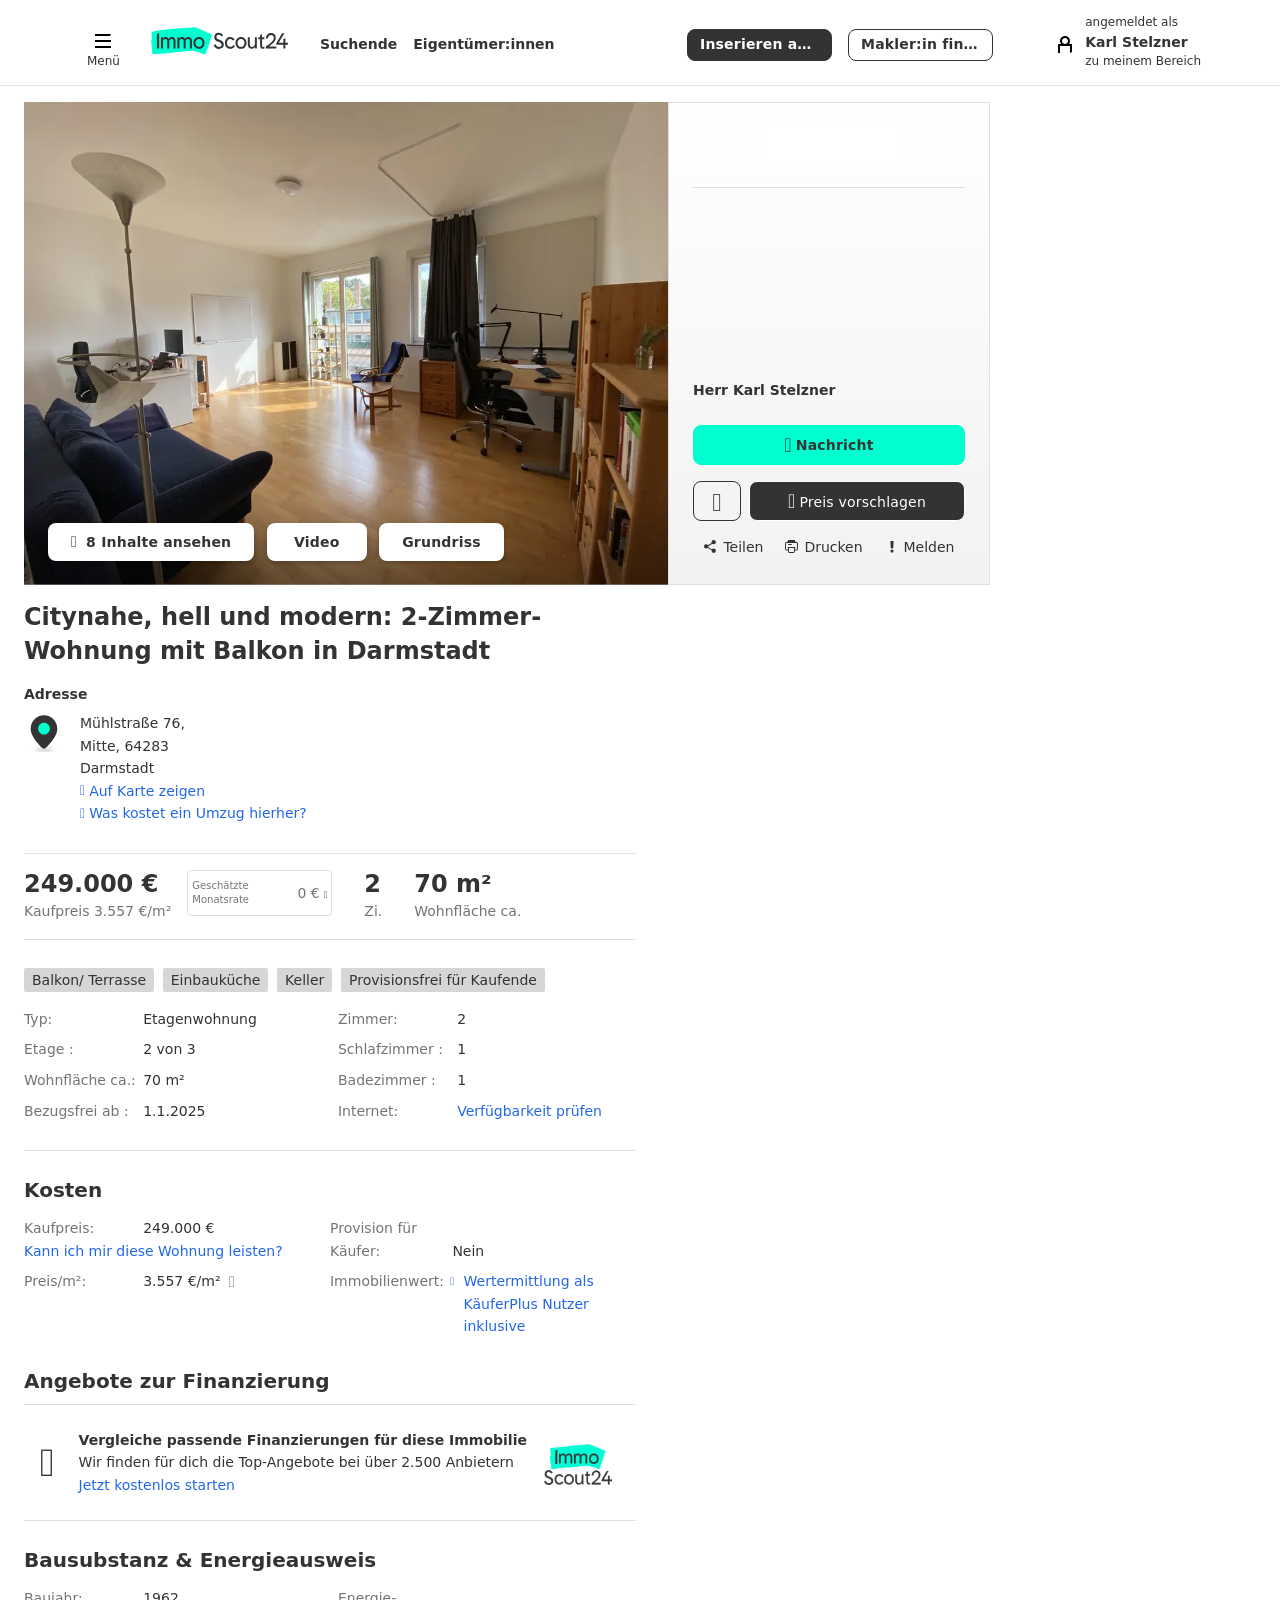
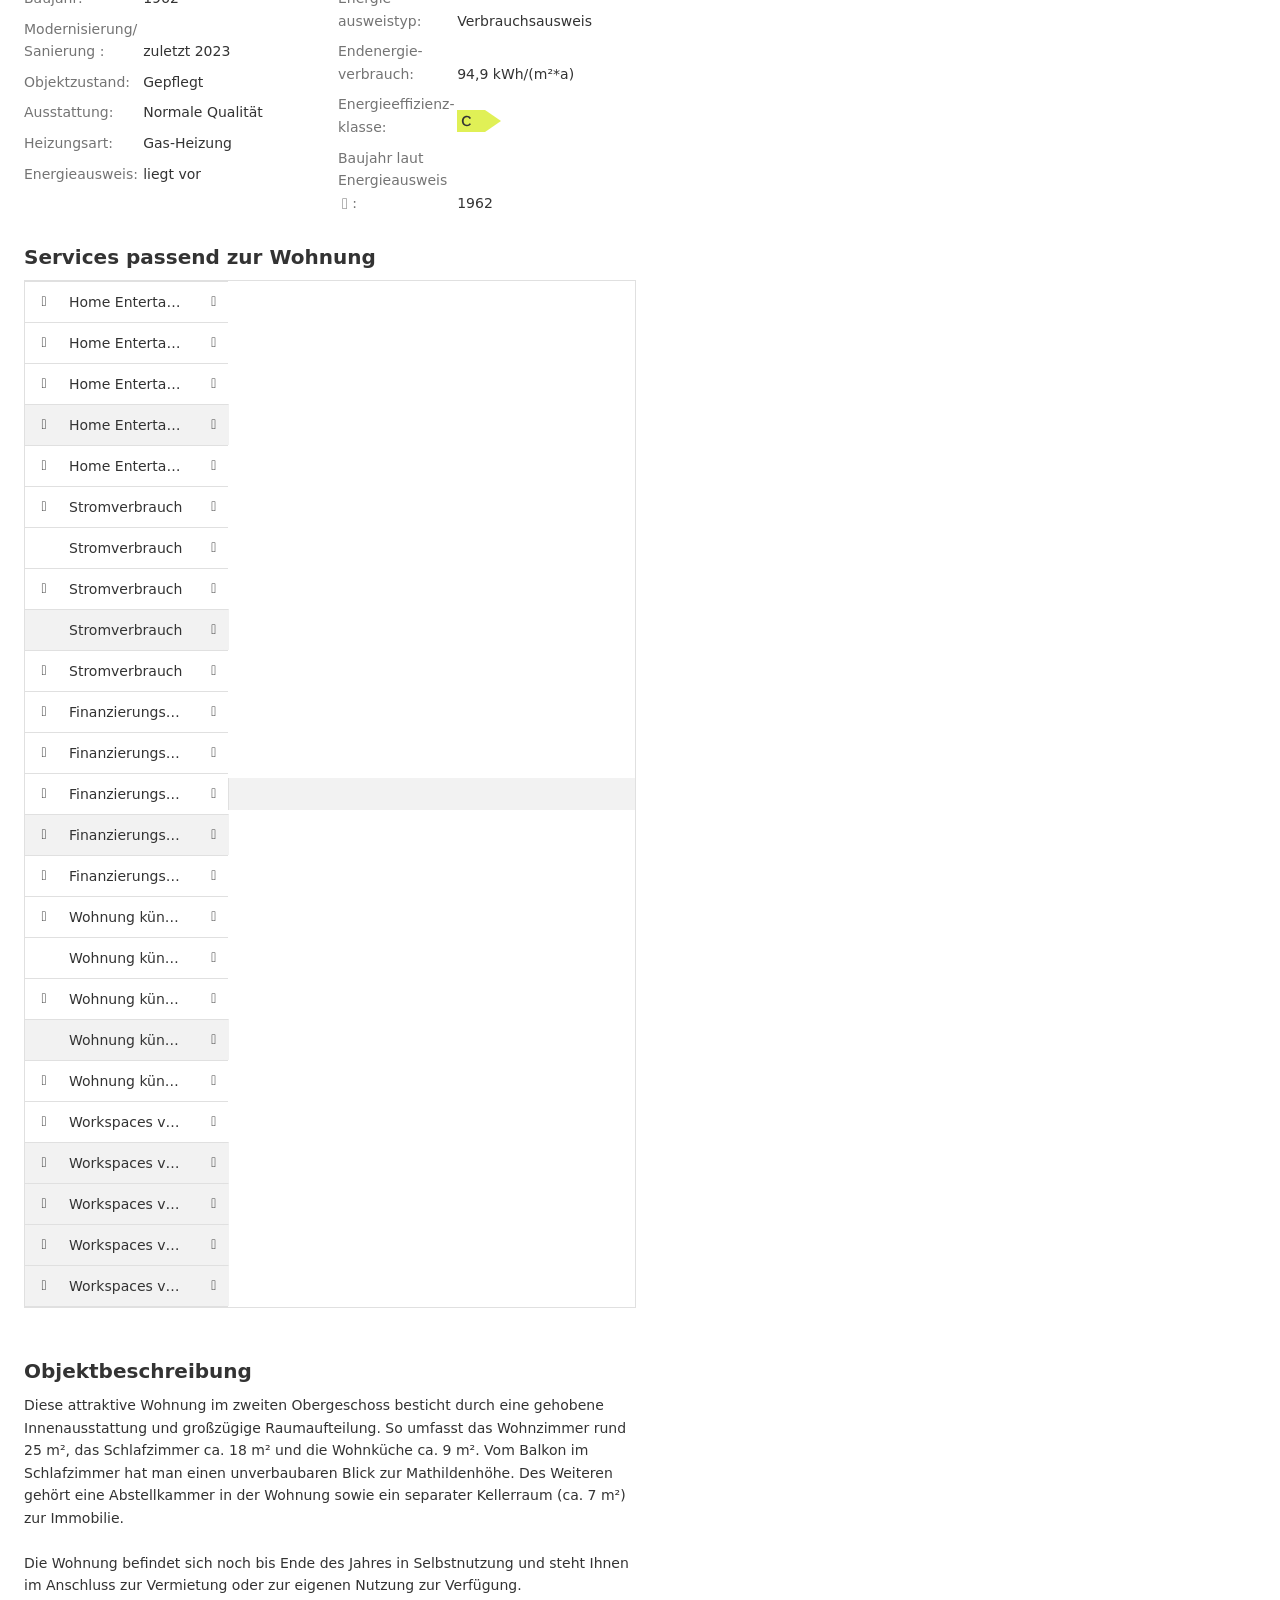
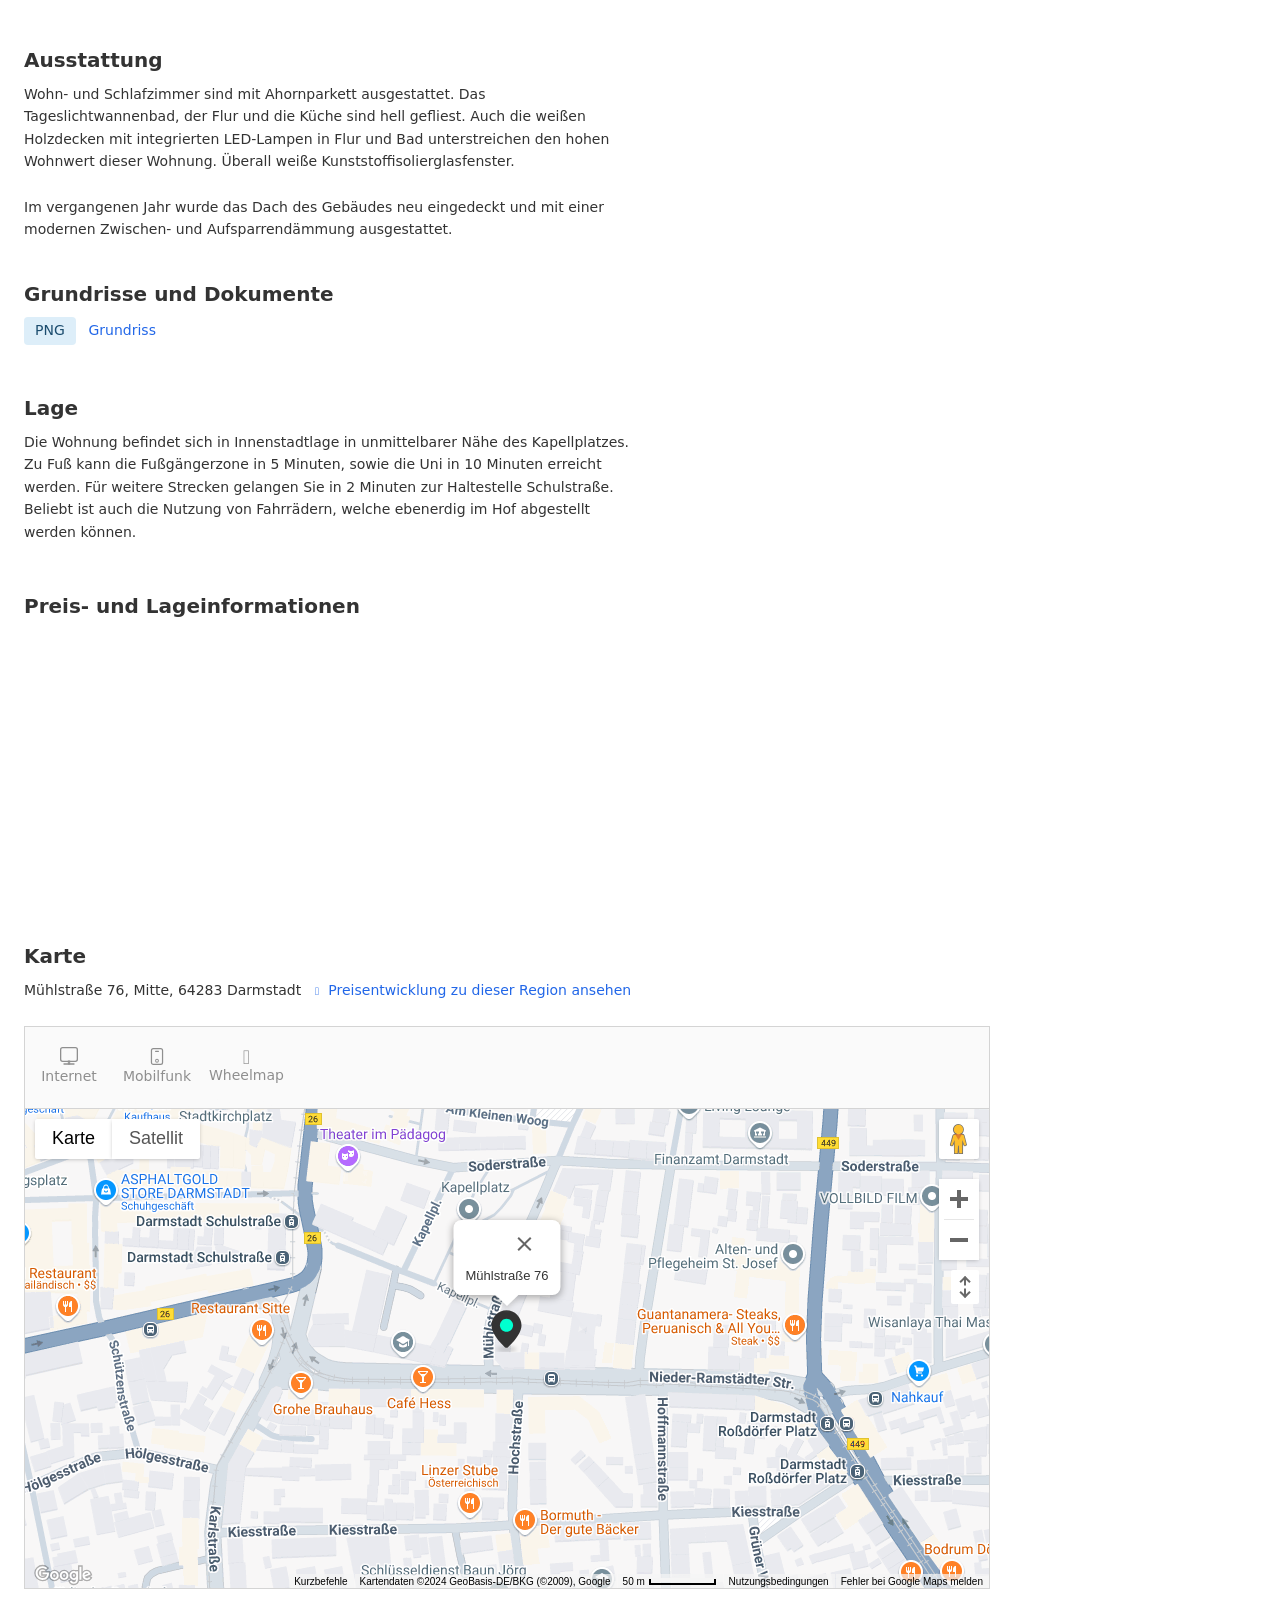
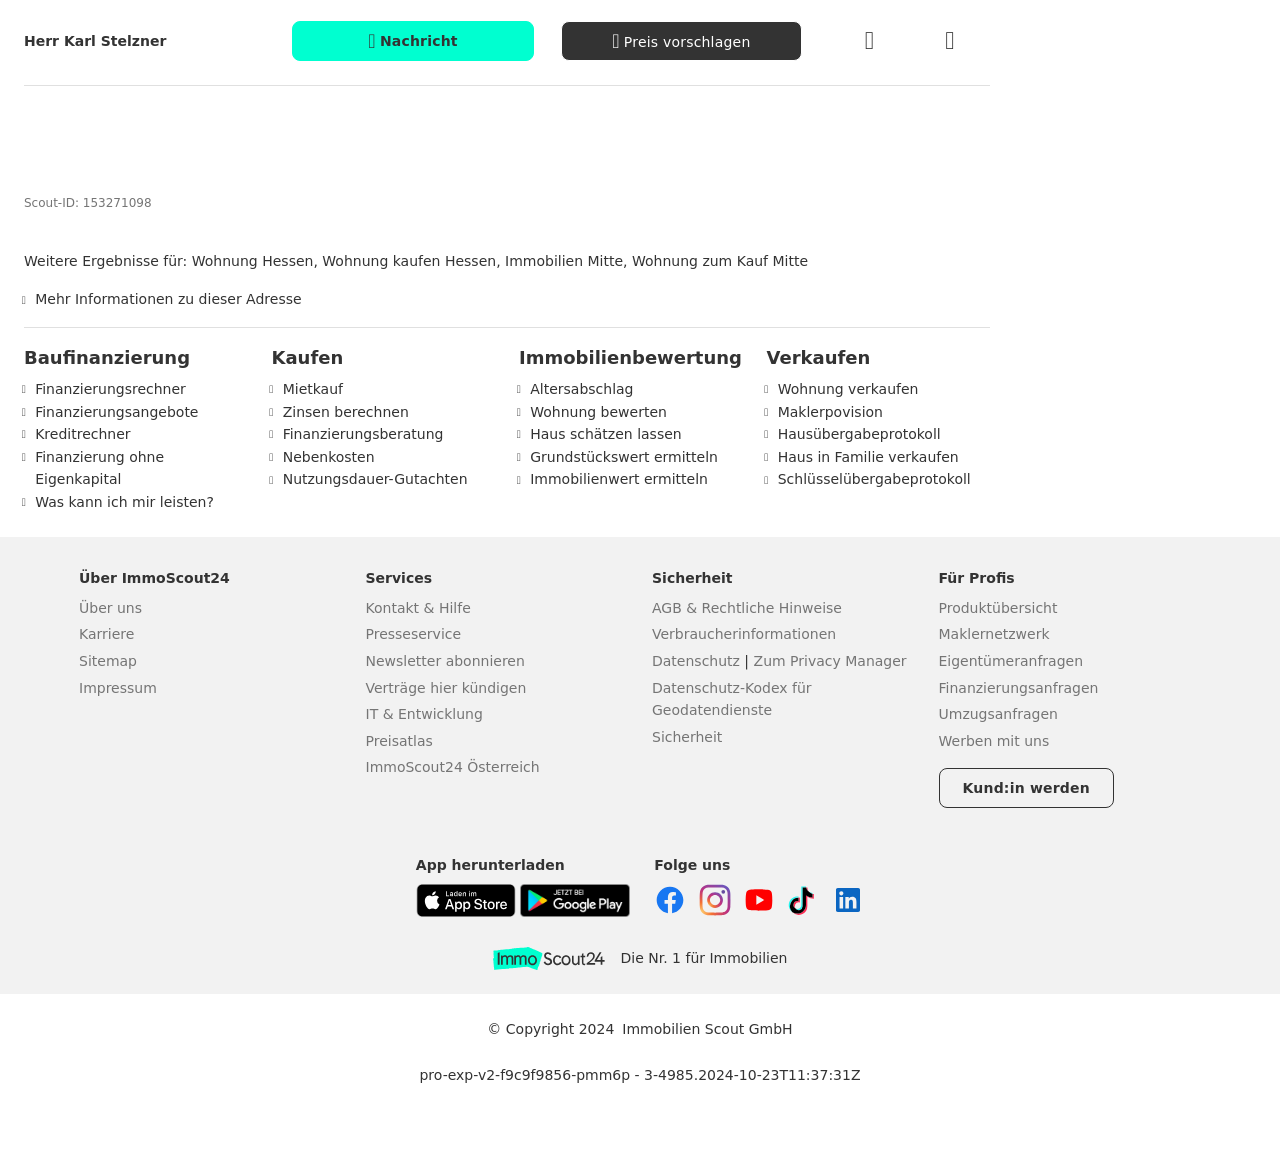
==== inserat/inserat-vorschau-Dateien/preview.htm @ 01bd8e2b "Inserat" ====
<!DOCTYPE html>
<html lang="de"><head><style>.gm-ui-hover-effect{opacity:.6}.gm-ui-hover-effect:hover{opacity:1}.gm-ui-hover-effect>span{background-color:#000}@media (forced-colors:active),(prefers-contrast:more){.gm-ui-hover-effect>span{background-color:ButtonText}}sentinel{}
</style><style>.gm-style .transit-container{background-color:white;max-width:265px;overflow-x:hidden}.gm-style .transit-container .transit-title span{font-size:14px;font-weight:500}.gm-style .transit-container .gm-title{font-size:14px;font-weight:500;overflow:hidden}.gm-style .transit-container .gm-full-width{width:180px}.gm-style .transit-container .transit-title{padding-bottom:6px}.gm-style .transit-container .transit-wheelchair-icon{background:transparent url(https://maps.gstatic.com/mapfiles/api-3/images/mapcnt6.png);-webkit-background-size:59px 492px;background-size:59px 492px;display:inline-block;background-position:-5px -450px;width:13px;height:13px}@media (-webkit-min-device-pixel-ratio:1.2),(-webkit-min-device-pixel-ratio:1.2083333333333333),(min-resolution:1.2dppx),(min-resolution:116dpi){.gm-style .transit-container .transit-wheelchair-icon{background-image:url(https://maps.gstatic.com/mapfiles/api-3/images/mapcnt6_hdpi.png);-webkit-background-size:59px 492px;background-size:59px 492px;display:inline-block;background-position:-5px -449px;width:13px;height:13px}.gm-style.gm-china .transit-container .transit-wheelchair-icon{background-image:url(http://maps.gstatic.cn/mapfiles/api-3/images/mapcnt6_hdpi.png)}}.gm-style .transit-container div{background-color:white;font-size:11px;font-weight:300;line-height:15px}.gm-style .transit-container .transit-line-group{overflow:hidden;margin-right:-6px}.gm-style .transit-container .transit-line-group-separator{border-top:1px solid #e6e6e6;padding-top:5px}.gm-style .transit-container .transit-nlines-more-msg{color:#999;margin-top:-3px;padding-bottom:6px}.gm-style .transit-container .transit-line-group-vehicle-icons{display:inline-block;padding-right:10px;vertical-align:top;margin-top:1px}.gm-style .transit-container .transit-line-group-content{display:inline-block;min-width:100px;max-width:228px;margin-bottom:-3px}.gm-style .transit-container .transit-clear-lines{clear:both}.gm-style .transit-container .transit-div-line-name{float:left;padding:0 6px 6px 0;white-space:nowrap}.gm-style .transit-container .transit-div-line-name .gm-transit-long{width:107px}.gm-style .transit-container .transit-div-line-name .gm-transit-medium{width:50px}.gm-style .transit-container .transit-div-line-name .gm-transit-short{width:37px}.gm-style .transit-div-line-name .renderable-component-icon{float:left;margin-right:2px}.gm-style .transit-div-line-name .renderable-component-color-box{background-image:url(https://maps.gstatic.com/mapfiles/transparent.png);height:10px;width:4px;float:left;margin-top:3px;margin-right:3px;margin-left:1px}.gm-style.gm-china .transit-div-line-name .renderable-component-color-box{background-image:url(http://maps.gstatic.cn/mapfiles/transparent.png)}.gm-style .transit-div-line-name .renderable-component-text,.gm-style .transit-div-line-name .renderable-component-text-box{text-align:left;overflow:hidden;text-overflow:ellipsis;display:block}.gm-style .transit-div-line-name .renderable-component-text-box{font-size:8pt;font-weight:400;text-align:center;padding:1px 2px}.gm-style .transit-div-line-name .renderable-component-text-box-white{border:solid 1px #ccc;background-color:white;padding:0 2px}.gm-style .transit-div-line-name .renderable-component-bold{font-weight:400}sentinel{}
</style><style>.poi-info-window div,.poi-info-window a{color:#333;font-family:Roboto,Arial;font-size:13px;background-color:white;-moz-user-select:text;-webkit-user-select:text;-ms-user-select:text;user-select:text}.poi-info-window{cursor:default}.poi-info-window a:link{text-decoration:none;color:#1a73e8}.poi-info-window .view-link,.poi-info-window a:visited{color:#1a73e8}.poi-info-window .view-link:hover,.poi-info-window a:hover{cursor:pointer;text-decoration:underline}.poi-info-window .full-width{width:180px}.poi-info-window .title{overflow:hidden;font-weight:500;font-size:14px}.poi-info-window .address{margin-top:2px;color:#555}sentinel{}
</style><style>.gm-style .gm-style-iw{font-weight:300;font-size:13px;overflow:hidden}.gm-style .gm-style-iw-a{position:absolute;width:9999px;height:0}.gm-style .gm-style-iw-t{position:absolute;width:100%}.gm-style .gm-style-iw-tc{-webkit-filter:drop-shadow(0 4px 2px rgba(178,178,178,.4));filter:drop-shadow(0 4px 2px rgba(178,178,178,.4));height:12px;left:0;position:absolute;top:0;-webkit-transform:translateX(-50%);-ms-transform:translateX(-50%);transform:translateX(-50%);width:25px}.gm-style .gm-style-iw-tc::after{background:#fff;-webkit-clip-path:polygon(0 0,50% 100%,100% 0);clip-path:polygon(0 0,50% 100%,100% 0);content:"";height:12px;left:0;position:absolute;top:-1px;width:25px}.gm-style .gm-style-iw-c{position:absolute;-webkit-box-sizing:border-box;box-sizing:border-box;overflow:hidden;top:0;left:0;-webkit-transform:translate3d(-50%,-100%,0);transform:translate3d(-50%,-100%,0);background-color:white;border-radius:8px;padding:12px;-webkit-box-shadow:0 2px 7px 1px rgba(0,0,0,.3);box-shadow:0 2px 7px 1px rgba(0,0,0,.3);display:-webkit-box;display:-webkit-flex;display:flex;-webkit-box-orient:vertical;-webkit-box-direction:normal;-webkit-flex-direction:column;flex-direction:column}.gm-style .gm-style-iw-d{-webkit-box-sizing:border-box;box-sizing:border-box;overflow:auto}.gm-style .gm-style-iw-d::-webkit-scrollbar{width:18px;height:12px;-webkit-appearance:none}.gm-style .gm-style-iw-d::-webkit-scrollbar-track,.gm-style .gm-style-iw-d::-webkit-scrollbar-track-piece{background:#fff}.gm-style .gm-style-iw-c .gm-style-iw-d::-webkit-scrollbar-thumb{background-color:rgba(0,0,0,.12);border:6px solid transparent;border-radius:9px;background-clip:content-box}.gm-style .gm-style-iw-c .gm-style-iw-d::-webkit-scrollbar-thumb:horizontal{border:3px solid transparent}.gm-style .gm-style-iw-c .gm-style-iw-d::-webkit-scrollbar-thumb:hover{background-color:rgba(0,0,0,.3)}.gm-style .gm-style-iw-c .gm-style-iw-d::-webkit-scrollbar-corner{background:transparent}.gm-style .gm-iw{color:#2c2c2c}.gm-style .gm-iw b{font-weight:400}.gm-style .gm-iw a:link,.gm-style .gm-iw a:visited{color:#4272db;text-decoration:none}.gm-style .gm-iw a:hover{color:#4272db;text-decoration:underline}.gm-style .gm-iw .gm-title{font-weight:400;margin-bottom:1px}.gm-style .gm-iw .gm-basicinfo{line-height:18px;padding-bottom:12px}.gm-style .gm-iw .gm-website{padding-top:6px}.gm-style .gm-iw .gm-photos{padding-bottom:8px;-ms-user-select:none;-moz-user-select:none;-webkit-user-select:none}.gm-style .gm-iw .gm-sv,.gm-style .gm-iw .gm-ph{cursor:pointer;height:50px;width:100px;position:relative;overflow:hidden}.gm-style .gm-iw .gm-sv{padding-right:4px}.gm-style .gm-iw .gm-wsv{cursor:pointer;position:relative;overflow:hidden}.gm-style .gm-iw .gm-sv-label,.gm-style .gm-iw .gm-ph-label{cursor:pointer;position:absolute;bottom:6px;color:#fff;font-weight:400;text-shadow:rgba(0,0,0,.7) 0 1px 4px;font-size:12px}.gm-style .gm-iw .gm-stars-b,.gm-style .gm-iw .gm-stars-f{height:13px;font-size:0}.gm-style .gm-iw .gm-stars-b{position:relative;background-position:0 0;width:65px;top:3px;margin:0 5px}.gm-style .gm-iw .gm-rev{line-height:20px;-ms-user-select:none;-moz-user-select:none;-webkit-user-select:none}.gm-style .gm-iw .gm-numeric-rev{font-size:16px;color:#dd4b39;font-weight:400}.gm-style .gm-iw.gm-transit{margin-left:15px}.gm-style .gm-iw.gm-transit td{vertical-align:top}.gm-style .gm-iw.gm-transit .gm-time{white-space:nowrap;color:#676767;font-weight:bold}.gm-style .gm-iw.gm-transit img{width:15px;height:15px;margin:1px 5px 0 -20px;float:left}.gm-style-iw-chr{display:-webkit-box;display:-webkit-flex;display:flex;overflow:visible}.gm-style-iw-ch{-webkit-box-flex:1;-webkit-flex-grow:1;flex-grow:1;-webkit-flex-shrink:1;flex-shrink:1;padding-top:17px;overflow:hidden}sentinel{}
</style><style>.gm-iw {text-align:left;}.gm-iw .gm-numeric-rev {float:left;}.gm-iw .gm-photos,.gm-iw .gm-rev {direction:ltr;}.gm-iw .gm-stars-f, .gm-iw .gm-stars-b {background:url("https://maps.gstatic.com/mapfiles/api-3/images/review_stars.png") no-repeat;background-size: 65px 26px;float:left;}.gm-iw .gm-stars-f {background-position:left -13px;}.gm-iw .gm-sv-label,.gm-iw .gm-ph-label {left: 4px;}</style><style>.gm-style .gm-style-mtc label,.gm-style .gm-style-mtc div{font-weight:400}.gm-style .gm-style-mtc ul,.gm-style .gm-style-mtc li{-webkit-box-sizing:border-box;box-sizing:border-box}.gm-style-mtc-bbw{display:-webkit-box;display:-webkit-flex;display:flex;-webkit-flex-wrap:wrap;flex-wrap:wrap}.gm-style-mtc-bbw .gm-style-mtc:first-of-type>button{border-start-start-radius:2px;border-end-start-radius:2px}.gm-style-mtc-bbw .gm-style-mtc:last-of-type>button{border-start-end-radius:2px;border-end-end-radius:2px}sentinel{}
</style><style>.LGLeeN-keyboard-shortcuts-view{display:-webkit-box;display:-webkit-flex;display:-moz-box;display:-ms-flexbox;display:flex}.LGLeeN-keyboard-shortcuts-view table,.LGLeeN-keyboard-shortcuts-view tbody,.LGLeeN-keyboard-shortcuts-view td,.LGLeeN-keyboard-shortcuts-view tr{background:inherit;border:none;margin:0;padding:0}.LGLeeN-keyboard-shortcuts-view table{display:table}.LGLeeN-keyboard-shortcuts-view tr{display:table-row}.LGLeeN-keyboard-shortcuts-view td{-moz-box-sizing:border-box;box-sizing:border-box;display:table-cell;color:#000;padding:6px;vertical-align:middle;white-space:nowrap}.LGLeeN-keyboard-shortcuts-view td:first-child{text-align:end}.LGLeeN-keyboard-shortcuts-view td kbd{background-color:#e8eaed;border-radius:2px;border:none;-moz-box-sizing:border-box;box-sizing:border-box;color:inherit;display:inline-block;font-family:Google Sans Text,Roboto,Arial,sans-serif;line-height:16px;margin:0 2px;min-height:20px;min-width:20px;padding:2px 4px;position:relative;text-align:center}
</style><style>.gm-control-active>img{-webkit-box-sizing:content-box;box-sizing:content-box;display:none;left:50%;pointer-events:none;position:absolute;top:50%;-webkit-transform:translate(-50%,-50%);-ms-transform:translate(-50%,-50%);transform:translate(-50%,-50%)}.gm-control-active>img:nth-child(1){display:block}.gm-control-active:focus>img:nth-child(1),.gm-control-active:hover>img:nth-child(1),.gm-control-active:active>img:nth-child(1),.gm-control-active:disabled>img:nth-child(1){display:none}.gm-control-active:focus>img:nth-child(2),.gm-control-active:hover>img:nth-child(2){display:block}.gm-control-active:active>img:nth-child(3){display:block}.gm-control-active:disabled>img:nth-child(4){display:block}sentinel{}
</style><link type="text/css" rel="stylesheet" href="preview_data/css_002.css"><link type="text/css" rel="stylesheet" href="preview_data/css.css"><style>.gm-style .gm-style-cc a,.gm-style .gm-style-cc button,.gm-style .gm-style-cc span,.gm-style .gm-style-mtc div{font-size:10px;-webkit-box-sizing:border-box;box-sizing:border-box}.gm-style .gm-style-cc a,.gm-style .gm-style-cc button,.gm-style .gm-style-cc span{outline-offset:3px}sentinel{}
</style><style>@media print {  .gm-style .gmnoprint, .gmnoprint {    display:none  }}@media screen {  .gm-style .gmnoscreen, .gmnoscreen {    display:none  }}</style><style>.gm-style-moc{background-color:rgba(0,0,0,.45);pointer-events:none;text-align:center;-webkit-transition:opacity ease-in-out;transition:opacity ease-in-out}.gm-style-mot{color:white;font-family:Roboto,Arial,sans-serif;font-size:22px;margin:0;position:relative;top:50%;transform:translateY(-50%);-webkit-transform:translateY(-50%);-ms-transform:translateY(-50%)}sentinel{}
</style><style>.gm-style img{max-width: none;}.gm-style {font: 400 11px Roboto, Arial, sans-serif; text-decoration: none;}</style><meta name="branch:deeplink:language" content="de"><style type="text/css">@charset "UTF-8";[ng\:cloak],[ng-cloak],[data-ng-cloak],[x-ng-cloak],.ng-cloak,.x-ng-cloak,.ng-hide:not(.ng-hide-animate){display:none !important;}ng\:form{display:block;}.ng-animate-shim{visibility:hidden;}.ng-anchor{position:absolute;}</style>
    <meta http-equiv="X-UA-Compatible" content="IE=edge, requiresActiveX=true">
<meta http-equiv="Content-Type" content="text/html; charset=UTF-8">
<meta name="viewport" content="width=device-width, initial-scale=1">
<meta name="keywords" content="Immobilien, Wohnungen, Immobilie, Wohnung, Haus, Eigentumswohung, Häuser, Mietwohnung, Wohnungsmarkt, Wohnungssuche">
<meta name="description" content="Etagenwohnung zum Kauf (Wohnung/Kauf): 2 Zimmer - 70 qm - Mühlstraße 76, 64283 Darmstadt, Darmstadt-Mitte bei ImmobilienScout24 (Scout-ID: 153271098)">
<meta name="msapplication-config" content="none">
<meta name="format-detection" content="telephone=no">
<link rel="canonical" href="https://www.immobilienscout24.de/expose/153271098">
<meta name="robots" content="noindex, nofollow">
  <script async="" src="preview_data/clarity.js"></script><script async="" src="preview_data/4048403_002.js"></script><script type="text/javascript" async="" src="preview_data/js_002"></script><script async="" src="preview_data/adjust-smart-banner-latest.min.js"></script><script type="text/javascript" async="" charset="utf-8" id="utag_1885" src="preview_data/bat.js"></script><script type="text/javascript" async="" charset="utf-8" id="utag_1729" src="preview_data/js"></script><script src="preview_data/1279494675445956.js" async=""></script><script src="preview_data/914894435926608.js" async=""></script><script type="text/javascript" async="" charset="utf-8" id="utag_1700" src="preview_data/fbevents.js"></script><script type="text/javascript" async="" charset="utf-8" id="utag_1622" src="preview_data/branch-latest.min.js"></script><script src="preview_data/loader.js" type="text/javascript" id="usercentrics-cmp" data-tcf-enabled="true" data-settings-id="Zj3Me6gb1" data-avoid-prefetch-services=""></script><script type="text/javascript" async="" charset="utf-8" src="preview_data/recaptcha__de.js" crossorigin="anonymous" integrity="sha384-yryRhxHmDYpCFPliTFBUo58hRgrQ8jHKH9dKd2hJ2kYOk4rg8TDnLey7Cd7G6v6o"></script><script src="preview_data/utag.js" type="text/javascript" async=""></script><script defer="defer" src="preview_data/api.js"></script>
    <link rel="dns-prefetch" href="https://www.static-immobilienscout24.de/">
    <link rel="dns-prefetch" href="https://www.google.com/">
    <title>Citynahe, hell und modern: 2-Zimmer-Wohnung mit Balkon in Darmstadt</title>
    <meta property="og:title" content="Citynahe, hell und modern: 2-Zimmer-Wohnung mit Balkon in Darmstadt">
<meta property="og:type" content="article">
<meta property="og:url" content="https://www.immobilienscout24.de/expose/153271098?utm_medium=social&amp;utm_source=facebook&amp;utm_campaign=residential_expose_share&amp;utm_content=residential_expose_share">
<meta property="og:site_name" content="ImmobilienScout24">
<meta property="og:description" content="Etagenwohnung zum Kauf (Wohnung/Kauf): 2 Zimmer - 70 qm - Mühlstraße 76, 64283 Darmstadt, Darmstadt-Mitte bei ImmobilienScout24 (Scout-ID: 153271098)">
<meta property="og:image" content="https://pictures.immobilienscout24.de/listings/c0b55de3-ebfd-409f-a97e-1a54e0607794-1855813348.jpg/ORIG/resize/540x540%3E/format/webp/quality/73">
  <link rel="preload" href="https://www.static-immobilienscout24.de/fro/core/6.3.0/font/vendor/make-it-sans/MakeItSansIS24WEB-Regular.woff2" as="font" type="font/woff2" crossorigin="">
<link rel="preload" href="https://www.static-immobilienscout24.de/fro/core/6.3.0/font/vendor/make-it-sans/MakeItSansIS24WEB-Bold.woff2" as="font" type="font/woff2" crossorigin="">
<link rel="preload" href="https://www.static-immobilienscout24.de/fro/core/6.3.0/font/vendor/is24-icons/is24-icons.woff" as="font" type="font/woff2" crossorigin="">

<link rel="preload" href="https://www.static-immobilienscout24.de/fro/cosma-ui-icons/6.15.1/s24-icons.woff" as="font" type="font/woff2" crossorigin="">
<link rel="stylesheet" type="text/css" href="preview_data/s24-icons.css">

<link rel="stylesheet" type="text/css" href="preview_data/core.min.css">

<link rel="stylesheet" type="text/css" href="preview_data/expose.css">

<script>
  window.IS24 = window.IS24 || {};

  IS24.ssoAppName = "expose";
  IS24.ssoReturnUrl = window.location.href.split("#")[0];
  IS24.applicationContext = "/expose/frontend";

  IS24.ab = {"EXPO1555":"unassigned"};
  IS24.loggedUser = {
    isPremium: false,
    isKPlusUser: false,
    isMPlusUser: false
  }
  IS24.expose = {
    priceAtlasUrlForKbs: "/Suche/controller/executePriceInsights/region?geocodes=064110000800&realestatetype=apartmentbuy&cmp_id=10-051720&cmp_name=residential_atlas&cmp_position=residential_expose&cmp_creative=atlas_promo_kbs_layer",
    purchasePrice: "249000",
    propertyPrice: "249000",
    angularDebugInfoEnabled: false,
    version: "4985",
    id: 153271098,
    viaInformation: {
      brandBarColor: undefined,
      isQualifiedForRealtorBoxes: false,
      isEnrollWithRealtorEnabled: false
    },
    commercializationType: 'BUY',
    customerSegment: "PROPERTY_OWNER",
    onTopProduct: 'S',
    fraudUrl: 'https://angebot-melden.immobilienscout24.de/report?realEstateId=153271098&publicationState=live',
    realEstateType: "APARTMENT_BUY",
    isResidential: false,
    world: "wohnen",
    preview: true,
    userLoggedIn: true,
    cwid: "",
    realtorApiUrl: "",
    realtorExtendedApiUrl: "",
    returnUrl: "\/expose\/153271098",
    galleryData: {"images":[{"id":"1","caption":"Wohnzimmer","galleryPictureUrl":"https://pictures.immobilienscout24.de/listings/c0b55de3-ebfd-409f-a97e-1a54e0607794-1855813348.jpg/ORIG/legacy_thumbnail/0x0/format/webp/quality/73","fullSizePictureUrl":"https://pictures.immobilienscout24.de/listings/c0b55de3-ebfd-409f-a97e-1a54e0607794-1855813348.jpg/ORIG/resize/1106x830%3E/format/webp/quality/73","thumbnailUrl":"https://pictures.immobilienscout24.de/listings/c0b55de3-ebfd-409f-a97e-1a54e0607794-1855813348.jpg/ORIG/legacy_thumbnail/80x60/format/webp/quality/73","type":"PICTURE"},{"id":"2","caption":"Wohnzimmer","galleryPictureUrl":"https://pictures.immobilienscout24.de/listings/6e025622-b41f-47d6-a7de-b9585c41a167-1855813350.jpg/ORIG/legacy_thumbnail/0x0/format/webp/quality/73","fullSizePictureUrl":"https://pictures.immobilienscout24.de/listings/6e025622-b41f-47d6-a7de-b9585c41a167-1855813350.jpg/ORIG/resize/1106x830%3E/format/webp/quality/73","thumbnailUrl":"https://pictures.immobilienscout24.de/listings/6e025622-b41f-47d6-a7de-b9585c41a167-1855813350.jpg/ORIG/legacy_thumbnail/80x60/format/webp/quality/73","type":"PICTURE"},{"id":"3","caption":"Schlafzimmer","galleryPictureUrl":"https://pictures.immobilienscout24.de/listings/8c0753b8-dadd-46af-b53d-dd8e9d0822fc-1855813349.jpg/ORIG/legacy_thumbnail/0x0/format/webp/quality/73","fullSizePictureUrl":"https://pictures.immobilienscout24.de/listings/8c0753b8-dadd-46af-b53d-dd8e9d0822fc-1855813349.jpg/ORIG/resize/1106x830%3E/format/webp/quality/73","thumbnailUrl":"https://pictures.immobilienscout24.de/listings/8c0753b8-dadd-46af-b53d-dd8e9d0822fc-1855813349.jpg/ORIG/legacy_thumbnail/80x60/format/webp/quality/73","type":"PICTURE"},{"id":"4","caption":"Balkon","galleryPictureUrl":"https://pictures.immobilienscout24.de/listings/6d58c9db-e487-4027-9965-e33792e6018a-1855813351.jpg/ORIG/legacy_thumbnail/0x0/format/webp/quality/73","fullSizePictureUrl":"https://pictures.immobilienscout24.de/listings/6d58c9db-e487-4027-9965-e33792e6018a-1855813351.jpg/ORIG/resize/1106x830%3E/format/webp/quality/73","thumbnailUrl":"https://pictures.immobilienscout24.de/listings/6d58c9db-e487-4027-9965-e33792e6018a-1855813351.jpg/ORIG/legacy_thumbnail/80x60/format/webp/quality/73","type":"PICTURE"},{"id":"5","caption":"Küche","galleryPictureUrl":"https://pictures.immobilienscout24.de/listings/85899ce1-d339-486f-89df-553531715c3a-1855813353.jpg/ORIG/legacy_thumbnail/0x0/format/webp/quality/73","fullSizePictureUrl":"https://pictures.immobilienscout24.de/listings/85899ce1-d339-486f-89df-553531715c3a-1855813353.jpg/ORIG/resize/1106x830%3E/format/webp/quality/73","thumbnailUrl":"https://pictures.immobilienscout24.de/listings/85899ce1-d339-486f-89df-553531715c3a-1855813353.jpg/ORIG/legacy_thumbnail/80x60/format/webp/quality/73","type":"PICTURE"},{"id":"6","caption":"Küche","galleryPictureUrl":"https://pictures.immobilienscout24.de/listings/0f8b0a0a-46b4-4cee-a868-3d2fad07da58-1855813344.jpg/ORIG/legacy_thumbnail/0x0/format/webp/quality/73","fullSizePictureUrl":"https://pictures.immobilienscout24.de/listings/0f8b0a0a-46b4-4cee-a868-3d2fad07da58-1855813344.jpg/ORIG/resize/1106x830%3E/format/webp/quality/73","thumbnailUrl":"https://pictures.immobilienscout24.de/listings/0f8b0a0a-46b4-4cee-a868-3d2fad07da58-1855813344.jpg/ORIG/legacy_thumbnail/80x60/format/webp/quality/73","type":"PICTURE"},{"id":"7","caption":"Badezimmer","galleryPictureUrl":"https://pictures.immobilienscout24.de/listings/71776b33-1a45-4bad-bbfd-546c45352b88-1855813354.jpg/ORIG/legacy_thumbnail/0x0/format/webp/quality/73","fullSizePictureUrl":"https://pictures.immobilienscout24.de/listings/71776b33-1a45-4bad-bbfd-546c45352b88-1855813354.jpg/ORIG/resize/1106x830%3E/format/webp/quality/73","thumbnailUrl":"https://pictures.immobilienscout24.de/listings/71776b33-1a45-4bad-bbfd-546c45352b88-1855813354.jpg/ORIG/legacy_thumbnail/80x60/format/webp/quality/73","type":"PICTURE"},{"id":"8","caption":"Grundriss","galleryPictureUrl":"https://pictures.immobilienscout24.de/listings/3b675096-5dd6-4f59-9695-8313badd1fbf-1855813343.png/ORIG/legacy_thumbnail/0x0/format/webp/quality/73","fullSizePictureUrl":"https://pictures.immobilienscout24.de/listings/3b675096-5dd6-4f59-9695-8313badd1fbf-1855813343.png/ORIG/resize/1106x830%3E/format/webp/quality/73","thumbnailUrl":"https://pictures.immobilienscout24.de/listings/3b675096-5dd6-4f59-9695-8313badd1fbf-1855813343.png/ORIG/legacy_thumbnail/80x60/format/webp/quality/73","type":"FLOORPLAN"}],"video":{"id":"iSSyQVANuNWgJR18irUYBA","caption":"title","screen9AjaxAuthKey":"IViVuUzGZusTnEaSeyebmIP-lzTokjef0ISwOXaQzBNtaTw1XWwLCg","screen9RestApiToken":"nNmkG-nxidChqIV9Jjexej2VS93SNUfEdoIGDr5MO0c=","accountId":"371295"},"documents":[],"floorPlanAvailable":true,"virtualTours":[],"imageCount":8,"totalItemsCount":9},
    isModernizationCalculationPossible: false,
    isEnergyClassEstimationPossible: false,
    shortlistEntry: {"onShortlist":false,"disabled":false},
    screen9Url: "//csp-ssl.screen9.com/js/ps.js",
    ssoLoginUrl: "https://sso.immobilienscout24.de/sso/authenticate?appName=expose&sso_return=https%3A%2F%2Fwww.immobilienscout24.de%2Fexpose%2Fpreview%3FexposeDto%[base64]%253D%26token%3DPgN5ISmo0jRY-r2fbMH2KJQAttsKTQ1bRQQpNvOykcQ%26realtorDto%[base64]%26realtorToken%3DUQRVzVNlEmWZAq3A6ZJJpzl5g7LnHPVb4iwS2HbNjjE",
    nonceToken: "8186456ec5e6edd7a0991a567a2f6a3d8e26ebc0cf6762a6e6944047bb6ca28639293efba99c7c9c",
    isDeactivated: false,
    isFraudReportingDeactivated: false,
    isDesktop: true,
    isHistoricalListing: false,
    isMobile: false,
    isNewHomeBuilder: false,
    isProjectUnit: false,
    isExclusiveExpose: false,
    showContactForm: true,
    contactData: {"contactPerson":{"salutationAndTitle":"Herr","firstName":"Karl","lastName":"Stelzner"},"contactButton":{"hasEmail":true,"disabled":false},"realtorInformation":{"privateOffer":true}},
    availableServicesData: {"squareMeters":70.0,"zipCode":"64283","isGasHeating":false,"creditCardService":true,"creditWizardService":false},
    consumerEntitlementsApi: "https://api.consumer-entitlements.immobilienscout24.de/v2/active-entitlements/my",
    aiImageApi: "https://static-immobilienscout24.de/ai-image-api",
    isContactIntentRealtorParticipation: false,
    restrictedListing: {
      restrictedEndTime: null,
      paywallBuyPlusListing: {
        enabled: false,
        isPaywallActive: false,
        premiumProfileRequired:false
      },
    },
    locationAddress: {
      city: "Darmstadt",
      zip: "64283",
      isFullAddress: true,
      houseNumber: "76",
      street: "Mühlstraße",
      qualifiedGeoIds : {
        continentId: "1",
        countryId:"276",
        regionId: "7",
        cityId: "2",
        districtId: "5"
      }
    },
    isCounterOfferEnabled: true,
    features: {
      showPriceAtlasInConfirmationLayer: true,
      showHomeownerWorldInConfirmationLayer: true,
      showPlusPromotionTopicInKbs: true,
      showPlusPromotionTopicInKbsForLivingBuy: false,
      showPlusPromotionTopicInKbsForLivingRent: false,
      isFloorplanDocumentsInGalleryEnabled: false,
      googleMapPlacesTextSearch: false,
      virtualTourEnabled: true,
      showMortgageLeadForm: true,
      showMortgageLeadFormExtended: true,
      shouldMakeSwitchVisible: false,
      commissionSplitLoggedOut: true,
      profileRecommendationsV2ApiEnabled: true,
      enableWgWbs: false,
      paywallRedesignRent: false,
      enableCtaReorder: true,
      enableTenantProtection: true,
      reduxLoggerEnable: false,
      showBaufiReadyTopicInKbs: false,
      enableRewardedAds: false,
      enableSimpleContactForm: true,
      enablePhoneToMail: true,
      enableBuyerLeadTopic: true,
      enableNewCounterOfferMessage: true,
      enableImmersiveExpImageFilter: false,
      enableFurnishEmptyRooms: false,
      enableNewContactConfirmationLayer: false,
      enableSaveSearchInGallery: true,
      enableExposeRedesign: false,
      enableEsgComponents: true,
      enableReactGallery: true,
      enableImmersiveExpImagesWithoutCache: false,
      enableCosmaModal: true,
      enableImmersiveExpInReactGallery: true,
      enableCommissionSplitPdf: true,
      enableCommissionSplitSingleCallForLoggedOutUsers: true,
      enableCommercialLayoutForChancencheck: true,
      removeFloorplanGallery: true,
    },
    optimizelyAbTests: {"expo-2678":"is-off","EXPO-2725-expose-redesign":"default","SEA-3974-fair-price-evaluation":"default","EXPO-2818-savesearch-in-gallery":"default"},
    exposeVisitNumberThreshold: 10,
    isVerifiedRealtor: false,
    isOpenForOffers: false,
    ssoUserMailId: "karl.stelzner@tu-dortmund.de",
    isValidBuyerLeadPostCode: false,
    recaptchaKey: "6LdvKtgUAAAAAClFdC9PRuRKnjndBgRNfkGle7oK"
  };

  IS24.reporting  = {
    referrer: '',
    searchId: '',
    resultListPosition: ''
  };

  window.advert = {};

  (function () {
     var keyValues = {"obj_regio1":"Hessen","obj_heatingType":"gas_heating","obj_cId":"20352178","obj_newlyConst":"n","obj_balcony":"y","obj_picture":"https://pictures.immobilienscout24.de/listings/c0b55de3-ebfd-409f-a97e-1a54e0607794-1855813348.jpg/ORIG/resize/118x118%3E/extent/118x118/format/webp/quality/73","obj_picturecount":"8","obj_yearConstructed":"1962","geo_ot":"","obj_privateOffer":"true","obj_scoutId":"153271098","obj_firingTypes":"no_information","obj_hasKitchen":"y","obj_courtage":"n","geo_bln":"hessen","obj_cellar":"y","obj_purchasePriceRange":"5","obj_yearConstructedRange":"2","obj_houseNumber":"76","obj_energyType":"energy_consumption","obj_livingSpace":"70","geo_krs":"darmstadt","obj_zipCode":"64283","obj_condition":"well_kept","obj_interiorQual":"normal","obj_highDemand":null,"obj_energyEfficiencyClass":"C","ga_cd_cxp_historicallisting":"false","obj_parkingSpace":"no_information","obj_street":"M&uuml;hlstra&szlig;e","obj_lift":"n","obj_commissionsettings":"flow:0","obj_streetPlain":"Mühlstraße","obj_typeOfFlat":"apartment","geo_plz":"","obj_noRooms":"2","obj_thermalChar":"94.9","obj_assistedLiving":"n","obj_lastRefurbish":"2023","obj_ityp":"2,active","geo_land":"deutschland","ga_cd_userrole_profile_status":"basic","ga_cd_via":"standard","obj_immotype":"wohnung_kauf","obj_rented":"n","obj_privateOfferInvestmentCheck":"false","obj_contactFormInputFieldCount":"7","obj_floor":"2","obj_purchasePrice":"249000","ga_cd_application_requirements":"profile0","obj_numberOfFloors":"3","geo_bg":"mitte","obj_noRoomsRange":"2","ga_cd_maillead_default_shown":"true","obj_garden":"n","obj_barrierFree":"n","obj_international":"n","obj_regio3":"Mitte","obj_objectnumber":"153271098","obj_livingSpaceRange":"3","obj_regio2":"Darmstadt"};

    function copyFlat(origObj) {
      var copyObj = {}, key;

      for (key in origObj) {
        if (origObj.hasOwnProperty(key)) {
          copyObj[key] = origObj[key];
        }
      }

      return copyObj;
    }

    window.utag_data = copyFlat(keyValues);
    if (window.utag_data.obj_immotype != undefined) {
      window.utag_data.obj_ityp = window.utag_data.obj_immotype;
    }

    window.S24_OSA = window.S24_OSA || {};
    window.S24_OSA.config = {
      kruxTargetingLimit: 3000,
      isIS24ExclusiveExpose: false,
      requiredAsyncLoadedMiddlewares: [
        "apsMiddleware",
        "prebidMiddleware"
      ]
    };

  }());
</script>
<style id="topnavigation__style-element" type="text/css" media="all">@-moz-keyframes dropin{0%{max-height:0}100%{max-height:100vh}}@-webkit-keyframes dropin{0%{max-height:0}100%{max-height:100vh}}@-ms-keyframes dropin{0%{max-height:0}100%{max-height:100vh}}@keyframes dropin{0%{max-height:0}100%{max-height:100vh}}@-moz-keyframes dropdown{0%{max-height:100vh}100%{max-height:0}}@-webkit-keyframes dropdown{0%{max-height:100vh}100%{max-height:0}}@-ms-keyframes dropdown{0%{max-height:100vh}100%{max-height:0}}@keyframes dropdown{0%{max-height:100vh}100%{max-height:0}}@-moz-keyframes fadeoutbackground{from{background-color:rgba(0,0,0,.5)}to{background-color:rgba(0,0,0,0)}}@-webkit-keyframes fadeoutbackground{from{background-color:rgba(0,0,0,.5)}to{background-color:rgba(0,0,0,0)}}@-ms-keyframes fadeoutbackground{from{background-color:rgba(0,0,0,.5)}to{background-color:rgba(0,0,0,0)}}@keyframes fadeoutbackground{from{background-color:rgba(0,0,0,.5)}to{background-color:rgba(0,0,0,0)}}@-moz-keyframes fadeinbackground{from{background-color:rgba(0,0,0,0)}to{background-color:rgba(0,0,0,.5)}}@-webkit-keyframes fadeinbackground{from{background-color:rgba(0,0,0,0)}to{background-color:rgba(0,0,0,.5)}}@-ms-keyframes fadeinbackground{from{background-color:rgba(0,0,0,0)}to{background-color:rgba(0,0,0,.5)}}@keyframes fadeinbackground{from{background-color:rgba(0,0,0,0)}to{background-color:rgba(0,0,0,.5)}}@-moz-keyframes fadeout{from{opacity:1}to{opacity:0}}@-webkit-keyframes fadeout{from{opacity:1}to{opacity:0}}@-ms-keyframes fadeout{from{opacity:1}to{opacity:0}}@keyframes fadeout{from{opacity:1}to{opacity:0}}@-moz-keyframes fadein{from{opacity:0}to{opacity:1}}@-webkit-keyframes fadein{from{opacity:0}to{opacity:1}}@-ms-keyframes fadein{from{opacity:0}to{opacity:1}}@keyframes fadein{from{opacity:0}to{opacity:1}}.page-header .line-height-0,.sidebarnavigation .line-height-0{line-height:0!important}.page-header .line-height-xs,.sidebarnavigation .line-height-xs{line-height:4px!important}.page-header .line-height-s,.sidebarnavigation .line-height-s{line-height:8px!important}.page-header .line-height-m,.sidebarnavigation .line-height-m{line-height:16px!important}.page-header .line-height-l,.sidebarnavigation .line-height-l{line-height:24px!important}.page-header .line-height-xl,.sidebarnavigation .line-height-xl{line-height:32px!important}.page-header .line-height-xxl,.sidebarnavigation .line-height-xxl{line-height:40px!important}.page-header .line-height-xxxl,.sidebarnavigation .line-height-xxxl{line-height:48px!important}.page-header .line-height-17,.sidebarnavigation .line-height-17{line-height:17px!important}.page-header .line-height-22,.sidebarnavigation .line-height-22{line-height:22px!important}.page-header .line-height-29,.sidebarnavigation .line-height-29{line-height:29px!important}.page-header .font-size-l,.sidebarnavigation .font-size-l{font-size:24px!important}.page-header .font-size-12,.sidebarnavigation .font-size-12{font-size:12px!important}.page-header .font-size-14,.sidebarnavigation .font-size-14{font-size:14px!important}.page-header .font-size-18,.sidebarnavigation .font-size-18{font-size:18px!important}.page-header .font-size-20,.sidebarnavigation .font-size-20{font-size:20px!important}.page-header .height-xs,.sidebarnavigation .height-xs{height:4px!important}.page-header .height-s,.sidebarnavigation .height-s{height:8px!important}.page-header .height-m,.sidebarnavigation .height-m{height:16px!important}.page-header .height-l,.sidebarnavigation .height-l{height:24px!important}.page-header .height-xl,.sidebarnavigation .height-xl{height:32px!important}.page-header .height-xxl,.sidebarnavigation .height-xxl{height:40px!important}.page-header .height-xxxl,.sidebarnavigation .height-xxxl{height:48px!important}.page-header .width-xs,.sidebarnavigation .width-xs{width:4px!important}.page-header .width-s,.sidebarnavigation .width-s{width:8px!important}.page-header .width-m,.sidebarnavigation .width-m{width:16px!important}.page-header .width-l,.sidebarnavigation .width-l{width:24px!important}.page-header .width-xl,.sidebarnavigation .width-xl{width:32px!important}.page-header .width-xxl,.sidebarnavigation .width-xxl{width:40px!important}.page-header .width-xxxl,.sidebarnavigation .width-xxxl{width:48px!important}.page-header .margin-vertical-auto,.sidebarnavigation .margin-vertical-auto{margin-top:auto;margin-bottom:auto}.page-header .margin-left-auto,.sidebarnavigation .margin-left-auto{margin-left:auto!important}.page-header .margin-right-auto,.sidebarnavigation .margin-right-auto{margin-right:auto!important}@media (min-width:1014px){.page-header .desk-line-height-xs,.sidebarnavigation .desk-line-height-xs{line-height:4px!important}.page-header .desk-line-height-s,.sidebarnavigation .desk-line-height-s{line-height:8px!important}.page-header .desk-line-height-m,.sidebarnavigation .desk-line-height-m{line-height:16px!important}.page-header .desk-line-height-l,.sidebarnavigation .desk-line-height-l{line-height:24px!important}.page-header .desk-line-height-xl,.sidebarnavigation .desk-line-height-xl{line-height:32px!important}.page-header .desk-line-height-xxl,.sidebarnavigation .desk-line-height-xxl{line-height:40px!important}.page-header .desk-line-height-xxxl,.sidebarnavigation .desk-line-height-xxxl{line-height:48px!important}.page-header .desk-line-height-18,.sidebarnavigation .desk-line-height-18{line-height:18px!important}.page-header .desk-height-28,.sidebarnavigation .desk-height-28{height:28px!important}.page-header .desk-height-36,.sidebarnavigation .desk-height-36{height:36px!important}.page-header .desk-height-xs,.sidebarnavigation .desk-height-xs{height:4px!important}.page-header .desk-height-s,.sidebarnavigation .desk-height-s{height:8px!important}.page-header .desk-height-m,.sidebarnavigation .desk-height-m{height:16px!important}.page-header .desk-height-l,.sidebarnavigation .desk-height-l{height:24px!important}.page-header .desk-height-xl,.sidebarnavigation .desk-height-xl{height:32px!important}.page-header .desk-height-xxl,.sidebarnavigation .desk-height-xxl{height:40px!important}.page-header .desk-height-xxxl,.sidebarnavigation .desk-height-xxxl{height:48px!important}.page-header .desk-width-36,.sidebarnavigation .desk-width-36{width:36px!important}.page-header .desk-width-xs,.sidebarnavigation .desk-width-xs{width:4px!important}.page-header .desk-width-s,.sidebarnavigation .desk-width-s{width:8px!important}.page-header .desk-width-m,.sidebarnavigation .desk-width-m{width:16px!important}.page-header .desk-width-l,.sidebarnavigation .desk-width-l{width:24px!important}.page-header .desk-width-xl,.sidebarnavigation .desk-width-xl{width:32px!important}.page-header .desk-width-xxl,.sidebarnavigation .desk-width-xxl{width:40px!important}.page-header .desk-width-xxxl,.sidebarnavigation .desk-width-xxxl{width:48px!important}}@media (min-width:669px) and (max-width:1013px){.page-header .lap-line-height-0,.sidebarnavigation .lap-line-height-0{line-height:0!important}.page-header .lap-line-height-xs,.sidebarnavigation .lap-line-height-xs{line-height:4px!important}.page-header .lap-line-height-s,.sidebarnavigation .lap-line-height-s{line-height:8px!important}.page-header .lap-line-height-m,.sidebarnavigation .lap-line-height-m{line-height:16px!important}.page-header .lap-line-height-l,.sidebarnavigation .lap-line-height-l{line-height:24px!important}.page-header .lap-line-height-xxl,.sidebarnavigation .lap-line-height-xxl{line-height:40px!important}.page-header .lap-line-height-xl,.sidebarnavigation .lap-line-height-xl{line-height:32px!important}.page-header .lap-line-height-xxxl,.sidebarnavigation .lap-line-height-xxxl{line-height:48px!important}.page-header .lap-height-28,.sidebarnavigation .lap-height-28{height:28px!important}.page-header .lap-height-36,.sidebarnavigation .lap-height-36{height:36px!important}.page-header .lap-height-xs,.sidebarnavigation .lap-height-xs{height:4px!important}.page-header .lap-height-s,.sidebarnavigation .lap-height-s{height:8px!important}.page-header .lap-height-m,.sidebarnavigation .lap-height-m{height:16px!important}.page-header .lap-height-l,.sidebarnavigation .lap-height-l{height:24px!important}.page-header .lap-height-xl,.sidebarnavigation .lap-height-xl{height:32px!important}.page-header .lap-height-xxl,.sidebarnavigation .lap-height-xxl{height:40px!important}.page-header .lap-height-xxxl,.sidebarnavigation .lap-height-xxxl{height:48px!important}.page-header .lap-width-36,.sidebarnavigation .lap-width-36{width:36px!important}.page-header .lap-width-xs,.sidebarnavigation .lap-width-xs{width:4px!important}.page-header .lap-width-s,.sidebarnavigation .lap-width-s{width:8px!important}.page-header .lap-width-m,.sidebarnavigation .lap-width-m{width:16px!important}.page-header .lap-width-l,.sidebarnavigation .lap-width-l{width:24px!important}.page-header .lap-width-xl,.sidebarnavigation .lap-width-xl{width:32px!important}.page-header .lap-width-xxl,.sidebarnavigation .lap-width-xxl{width:40px!important}.page-header .lap-width-xxxl,.sidebarnavigation .lap-width-xxxl{width:48px!important}}@media (max-width:668px){.page-header .palm-line-height-0,.sidebarnavigation .palm-line-height-0{line-height:0!important}.page-header .palm-line-height-xs,.sidebarnavigation .palm-line-height-xs{line-height:4px!important}.page-header .palm-line-height-s,.sidebarnavigation .palm-line-height-s{line-height:8px!important}.page-header .palm-line-height-m,.sidebarnavigation .palm-line-height-m{line-height:16px!important}.page-header .palm-line-height-l,.sidebarnavigation .palm-line-height-l{line-height:24px!important}.page-header .palm-line-height-xl,.sidebarnavigation .palm-line-height-xl{line-height:32px!important}.page-header .palm-line-height-xxl,.sidebarnavigation .palm-line-height-xxl{line-height:40px!important}.page-header .palm-line-height-xxxl,.sidebarnavigation .palm-line-height-xxxl{line-height:48px!important}.page-header .palm-height-28,.sidebarnavigation .palm-height-28{height:28px!important}.page-header .palm-height-xs,.sidebarnavigation .palm-height-xs{height:4px!important}.page-header .palm-height-s,.sidebarnavigation .palm-height-s{height:8px!important}.page-header .palm-height-m,.sidebarnavigation .palm-height-m{height:16px!important}.page-header .palm-height-l,.sidebarnavigation .palm-height-l{height:24px!important}.page-header .palm-height-xl,.sidebarnavigation .palm-height-xl{height:32px!important}.page-header .palm-height-xxl,.sidebarnavigation .palm-height-xxl{height:40px!important}.page-header .palm-height-xxxl,.sidebarnavigation .palm-height-xxxl{height:48px!important}.page-header .palm-width-28,.sidebarnavigation .palm-width-28{width:28px!important}.page-header .palm-width-xs,.sidebarnavigation .palm-width-xs{width:4px!important}.page-header .palm-width-s,.sidebarnavigation .palm-width-s{width:8px!important}.page-header .palm-width-m,.sidebarnavigation .palm-width-m{width:16px!important}.page-header .palm-width-l,.sidebarnavigation .palm-width-l{width:24px!important}.page-header .palm-width-xl,.sidebarnavigation .palm-width-xl{width:32px!important}.page-header .palm-width-xxl,.sidebarnavigation .palm-width-xxl{width:40px!important}.page-header .palm-width-xxxl,.sidebarnavigation .palm-width-xxxl{width:48px!important}}@media (min-width:1014px){.header-desk-padding-s{padding:8px!important}.header-desk-padding-top-xs{padding-top:4px!important}.header-desk-padding-top-s{padding-top:8px!important}.header-desk-padding-right-xs{padding-right:4px!important}.header-desk-padding-right-s{padding-right:8px!important}.header-desk-padding-horizontal-l{padding-right:24px!important;padding-left:24px!important}.header-desk-padding-vertical-s{padding-top:8px!important;padding-bottom:8px!important}.header-desk-padding-vertical-m{padding-top:16px!important;padding-bottom:16px!important}.header-desk-padding-right-l{padding-right:24px!important}.header-desk-margin-right-xxl{margin-right:40px!important}}@media (min-width:669px) and (max-width:1013px){.header-lap-padding-l{padding:24px!important}.header-lap-padding-vertical-l{padding-top:24px!important;padding-bottom:24px!important}.header-lap-padding-top-xs{padding-top:4px!important}.header-lap-padding-right-l{padding-right:24px!important}.header-lap-padding-left-l{padding-left:24px!important}.header-lap-margin-right-xl{margin-right:32px!important}}@media (max-width:668px){.header-palm-padding-l{padding:16px!important}.header-palm-padding-vertical-l{padding-top:16px!important;padding-bottom:16px!important}.header-palm-padding-top-xs{padding-top:2px!important}.header-palm-padding-right-l{padding-right:16px!important}.header-palm-padding-left-l{padding-left:16px!important}.header-palm-margin-right-xl{margin-right:24px!important}}.color-scheme-inverted{--header-nav-link-color:#fff;--header-account-link-color:#fff;--header-account-icon-color:#fff;--header-logo-topnav-scout24-color:#fff;--header-menu-bg-color-hover:rgba(245, 245, 245, 0.1);--header-menu-icon-color:#fff;--header-menu-icon-color-hover:#fff;--header-menu-text-color:#fff;--header-menu-text-color-hover:#fff}.color-scheme-inverted .topnavigation__cta-button,.color-scheme-inverted .topnavigation__cta-button:link,.color-scheme-inverted .topnavigation__cta-button:visited{color:#333;background-color:#fff;border-color:#fff}.color-scheme-inverted .topnavigation__cta-button:active,.color-scheme-inverted .topnavigation__cta-button:focus,.color-scheme-inverted .topnavigation__cta-button:hover{color:#333;background-color:#eaeaea;border-color:#fff}.color-scheme-inverted .topnavigation__cta-button.button-inverted,.color-scheme-inverted .topnavigation__cta-button.button-inverted:link,.color-scheme-inverted .topnavigation__cta-button.button-inverted:visited{color:#fff;background-color:transparent;border-color:#fff}.color-scheme-inverted .topnavigation__cta-button.button-inverted:active,.color-scheme-inverted .topnavigation__cta-button.button-inverted:focus,.color-scheme-inverted .topnavigation__cta-button.button-inverted:hover{color:#fff;background-color:rgba(245,245,245,.1);border-color:#fff}@media (max-width:668px){.color-scheme-inverted .topnavigation__cta-button,.color-scheme-inverted .topnavigation__cta-button:link,.color-scheme-inverted .topnavigation__cta-button:visited{color:#fff;background-color:transparent;border-color:#fff}.color-scheme-inverted .topnavigation__cta-button:active,.color-scheme-inverted .topnavigation__cta-button:focus,.color-scheme-inverted .topnavigation__cta-button:hover{color:#fff;background-color:rgba(245,245,245,.1);border-color:#fff}}body{-webkit-text-size-adjust:100%}.page-header{vertical-align:middle;white-space:normal;-webkit-appearance:none;-webkit-font-smoothing:antialiased}.page-header,[data-theme=core] .page-header{font-family:"Make It Sans IS24 Web",Verdana,"DejaVu Sans",Arial,Helvetica,sans-serif}[data-theme=cosma] .page-header{font-family:"Make It Sans IS24 Web",Verdana,"DejaVu Sans",Arial,Helvetica,sans-serif}@media (min-width:1014px){.page-header{padding-top:8px;padding-bottom:8px}}.page-header .page-header__link{padding-bottom:2px}.header__divider{left:0;box-shadow:inset 0 -1px 0 #e0e0e0}.sidebarnavigation .link-container .icon,.sidebarnavigation .link-container>.link,.topnavigation .link-container .icon,.topnavigation .link-container>.link{display:block}.sidebarnavigation .link-container>.icon,.topnavigation .link-container>.icon{text-align:center}.sidebarnavigation .link-container.active>.link,.topnavigation .link-container.active>.link{font-weight:700;text-decoration:underline!important;text-decoration-thickness:2px!important}.sidebarnavigation .link-container:not(.active)>.link,.topnavigation .link-container:not(.active)>.link{font-weight:700}.sidebarnavigation .link-container:not(.active):hover,.topnavigation .link-container:not(.active):hover{cursor:pointer!important}.sidebarnavigation .link-container:not(.active):hover>.link,.topnavigation .link-container:not(.active):hover>.link{text-decoration:underline!important;text-decoration-thickness:2px!important}.sidebarnavigation .active:hover,.topnavigation .active:hover{cursor:default!important}.sidebarnavigation .hide,.topnavigation .hide{display:none}@media (max-width:668px){.sidebarnavigation .palm-hide,.topnavigation .palm-hide{display:none}}.topnavigation #is24_logo_scout24_txt{fill:var(--header-logo-topnav-scout24-color,#333)}.topnavigation .link-container .icon,.topnavigation .link-container>.link{color:var(--header-nav-link-color,#333)}.topnavigation .link-container svg{fill:var(--header-nav-link-color,#333)}.topnavigation__cta-buttons{gap:16px;margin-right:24px}@media (min-width:669px){.topnavigation__cta-buttons{margin-right:32px}}@media (min-width:1014px){.topnavigation__cta-buttons{margin-right:16px}}.sidebarnavigation #is24_logo_scout24_txt{fill:#333}.sidebarnavigation .link-container>.link{color:#333}.sidebarnavigation .link-container svg{fill:#000}.topnavigation .link-container.active>.link{text-underline-offset:12px!important}.sidebarnavigation .link-container.active>.link{text-underline-offset:6px!important}.topnavigation .link-container:not(.active):hover>.link{text-underline-offset:12px!important}.sidebarnavigation .link-container:not(.active):hover>.link{text-underline-offset:6px!important}.page-header .page-header__hamburger-container{cursor:pointer}.page-header .page-header__hamburger-button{color:var(--header-menu-icon-color,#333)}.page-header .page-header__hamburger-button svg{fill:var(--header-menu-icon-color,#000)}.page-header .page-header__logo>img{width:117px}.header-claim{font-weight:700}@media (min-width:1314px){.page-header__hamburger-wrapper{margin-left:-72px}}@media (min-width:1014px){.page-header .only-desk-and-up-content-wrapper{height:70px}}@media (min-width:669px){.page-header .page-header__hamburger-container .page-header__hamburger-button{box-sizing:content-box;border-radius:8px}.page-header .page-header__hamburger-container .page-header__hamburger-button:focus,.page-header .page-header__hamburger-container .page-header__hamburger-button:hover{color:var(--header-menu-text-color-hover,#333);background-color:var(--header-menu-bg-color-hover,#f5f5f5)}.page-header .page-header__hamburger-container .page-header__hamburger-button:focus svg,.page-header .page-header__hamburger-container .page-header__hamburger-button:hover svg{fill:var(--header-menu-icon-color-hover,#000)}.page-header .sso-login a:hover{text-decoration:none}.page-header .page-header__logo>img{width:137px}page-wrapper:not(.page-wrapper--full-width) .page-header{position:relative}}@media (max-width:1013px){.header__divider{margin-top:-1px;height:1px}}@media (max-width:668px){.page-footer:not(.page-footer-cq) .page-footer-column{width:50%}}@media (min-width:669px){.page-footer:not(.page-footer-cq) .page-footer-column{width:25%}}@media (max-width:668px){.page-footer:not(.page-footer-cq) .page-footer-only-large{display:none}}@media (max-width:668px){.page-footer:not(.page-footer-cq) .page-footer-socials{width:100%}}.topnavigation__sso-login .sso-login-link,.topnavigation__sso-login .sso-login-link.active,.topnavigation__sso-login .sso-login-link:active,.topnavigation__sso-login .sso-login-link:focus,.topnavigation__sso-login .sso-login-link:hover{color:var(--header-account-link-color,#333)}@media (min-width:1014px){.topnavigation__sso-login{width:192px}}.topnavigation__sso-login .button-primary{border-radius:8px;padding:.45em .2em!important;text-decoration:none}.topnavigation__sso-login .button-primary,.topnavigation__sso-login .button-primary:link,.topnavigation__sso-login .button-primary:visited{color:#333;border-color:#00ffd0;background-color:#00ffd0}.topnavigation__sso-login .button-primary:hover{color:#333;border-color:#00f2c6;background-color:#00f2c6;text-decoration:none!important}.topnavigation__sso-login__loggedout{display:block}.sso-login--logged-in .topnavigation__sso-login__loggedout{display:none}.topnavigation__sso-login__private{display:none}.sso-login--logged-in-private .topnavigation__sso-login__private{display:block}.topnavigation__sso-login__professional{display:none}.sso-login--logged-in-professional .topnavigation__sso-login__professional{display:block}.topnavigation__sso-login__footer,.topnavigation__sso-login__header{font-size:12px;line-height:17px}.topnavigation__sso-login__private .topnavigation__sso-login__header{padding-top:4px}.topnavigation__sso-login__professional .topnavigation__sso-login__header{padding-top:8px}.topnavigation__sso-login__footer{padding-bottom:4px;border-bottom:2px solid transparent}.sso-login-link.active .topnavigation__sso-login__footer,.sso-login-link:active .topnavigation__sso-login__footer,.sso-login-link:focus .topnavigation__sso-login__footer,.sso-login-link:hover .topnavigation__sso-login__footer{border-bottom-color:currentColor}.topnavigation__sso-login__middle{line-height:22px;font-weight:700;max-width:138px;text-overflow:ellipsis;overflow:hidden;white-space:nowrap}.topnavigation__sso-login__loggedout .topnavigation__sso-login__middle{position:relative;line-height:26px;padding-top:8px;padding-bottom:4px;border-bottom:2px solid transparent}.sso-login-link.active .topnavigation__sso-login__loggedout .topnavigation__sso-login__middle,.sso-login-link:active .topnavigation__sso-login__loggedout .topnavigation__sso-login__middle,.sso-login-link:focus .topnavigation__sso-login__loggedout .topnavigation__sso-login__middle,.sso-login-link:hover .topnavigation__sso-login__loggedout .topnavigation__sso-login__middle{border-bottom-color:currentColor}.topnavigation__sso-login__user-avatar{overflow:visible!important;color:var(--header-account-icon-color,#000)}.topnavigation__sso-login__user-avatar svg{fill:var(--header-account-icon-color,#000)}.topnavigation__sso-login__user-avatar>a>svg{vertical-align:middle}.topnavigation__sso-login__user-avatar img{width:100%;height:100%}.topnavigation__sso-login__default-avatar{display:block;transform:translateY(2px)}.topnavigation__sso-login--has-avatar .topnavigation__sso-login__default-avatar{display:none}.topnavigation__sso-login__default-avatar .icon{display:block;width:24px;height:24px}.topnavigation__sso-login__custom-avatar{display:none;width:40px;height:40px;border-radius:50%;border:2px solid #00ffd0;overflow:hidden!important}.topnavigation__sso-login--has-avatar .topnavigation__sso-login__custom-avatar{display:block}@media (min-width:1014px){.topnavigation__sso-login__custom-avatar{top:16px!important}}@media (max-width:668px){.topnavigation__sso-login__custom-avatar{width:32px;height:32px}}.topnavigation__cta-button{min-width:auto;height:32px;line-height:16px!important;font-family:"Make It Sans IS24 Web",Verdana,"DejaVu Sans",Arial,Helvetica,sans-serif;border-radius:8px;padding:.45em 12px!important;font-size:1.4rem;vertical-align:middle}.topnavigation__cta-button,.topnavigation__cta-button:link,.topnavigation__cta-button:visited{box-shadow:none;filter:none;text-shadow:none}@media (max-width:668px){.topnavigation__cta-button,.topnavigation__cta-button:link,.topnavigation__cta-button:visited{color:#333;background-color:#fff;border-color:#333}.topnavigation__cta-button:active,.topnavigation__cta-button:focus,.topnavigation__cta-button:hover{color:#333;background-color:#eaeaea;border-color:#333}}@media (min-width:669px){.topnavigation__cta-button{width:145px;overflow:hidden;text-overflow:ellipsis}}@media (min-width:669px){.topnavigation__overlay--menu button{width:100%;padding:.64285714em 0}}html{touch-action:manipulation}.sidebarnavigation__divider{height:1px;background-color:#eaeaea}.sidebarnavigation__logo{display:block}#sidebarnavigation-slide-submenu{height:0;flex-wrap:nowrap;opacity:0;background-color:#fff;background-clip:content-box}#sidebarnavigation-slide-submenu.open{height:calc(100% - 40px - 80px);opacity:1}@media (max-width:668px){#sidebarnavigation-slide-submenu.open{height:100%}}.sidebarnavigation-submenu-heading:not(.open).link-container>.link{font-weight:400}.sidebarnavigation-submenu-heading:not(.open) .sidebarnavigation-submenu-links{transition:opacity ease-in .5s,max-height ease-in-out .5s;max-height:0;opacity:0}.sidebarnavigation-submenu-heading:not(.open) .accordion{transition:all .3s}.sidebarnavigation-submenu-heading>.accordion{margin:auto 0}.sidebarnavigation-submenu-heading>.accordion:before{vertical-align:middle}.sidebarnavigation-submenu-heading.open>.accordion{transform:rotate(180deg);transition:all .5s}.sidebarnavigation-submenu-heading.open .sidebarnavigation-submenu-links{opacity:1;max-height:100vh;transition:opacity ease-in-out .4s,max-height ease-in-out .7s}.sidebarnavigation__slide-menu{height:0;position:fixed;top:0;opacity:0;background-color:#fff;z-index:9999}.sidebarnavigation__slide-menu.open{height:100%;opacity:1}.sidebarnavigation-overlay{height:0;position:fixed;top:0;left:0;background-color:rgba(0,0,0,.5);opacity:0;pointer-events:none;transition:opacity .5s ease-in-out,height .5s step-end;z-index:9998}.sidebarnavigation-overlay.open{height:100%;opacity:1;pointer-events:auto;transition:opacity .5s ease-in-out}@media (min-width:1014px){.sidebarnavigation-menu--secondary:not(.open):hover.link-container>.link{text-underline-offset:10px!important}.sidebarnavigation-menu--secondary>a{color:#333!important;text-decoration:none!important}.sidebarnavigation__logo>img{width:137px}.sidebarnavigation-menu{max-height:500px;overflow:hidden}.sidebarnavigation__slide-menu{left:-100%;transition:left .5s ease-in-out,opacity ease-in .5s,height step-end .5s}.sidebarnavigation__slide-menu #sidebarnavigation-slide-submenu{left:100%;transition:left .5s ease-in-out,opacity step-end .5s,height step-end .5s,padding-left step-end .5s}.sidebarnavigation__slide-menu #sidebarnavigation-slide-submenu.open{left:0;transition:left .5s ease-in-out,opacity step-start,height step-start}.sidebarnavigation__slide-menu.open{left:0;overflow-y:auto;transition:left .5s ease-in-out,opacity ease-out .5s,height step-start}.sidebarnavigation-submenu-heading,.sidebarnavigation__headlines{width:263px}}@media (min-width:1014px) and (max-width:1169px){.sidebarnavigation__slide-menu{padding-left:32px}.sidebarnavigation__slide-menu #sidebarnavigation-slide-submenu.open{padding-left:32px}}@media (min-width:1014px) and (min-width:1170px) and (max-width:1313px){.sidebarnavigation__slide-menu{padding-left:calc((100vw - 1170px)/ 2 + 32px)}.sidebarnavigation__slide-menu #sidebarnavigation-slide-submenu.open{padding-left:calc((100vw - 1170px)/ 2 + 32px)}}@media (min-width:1014px) and (min-width:1314px){.sidebarnavigation__slide-menu{padding-left:calc((100vw - 1170px)/ 2 + 32px);margin-left:-72px}.sidebarnavigation__slide-menu #sidebarnavigation-slide-submenu.open{padding-left:calc((100vw - 1170px)/ 2 + 32px)}}@media (max-width:1013px){.sidebarnavigation__slide-menu{transition:right .5s ease-in-out,opacity ease-in .5s,height step-end .5s}.sidebarnavigation__slide-menu.open{right:0;transition:right .5s ease-in-out,opacity ease-out .5s,height step-start}#sidebarnavigation-slide-submenu{right:-100%;transition:right .5s ease-in-out,opacity step-end .5s,height step-end .5s}#sidebarnavigation-slide-submenu.open{right:0;transition:right .5s ease-in-out,opacity step-start,height step-start}.disallowScroll{overflow:hidden}}@media (min-width:669px) and (max-width:1013px){.sidebarnavigation__closebtn:hover{cursor:pointer}.sidebarnavigation__slide-menu{right:-100%;width:calc(100vw / 2)}}@media (max-width:668px){.sidebarnavigation__slide-menu{right:-100%;width:315px}}@media (min-width:669px){.only-lap-and-up-content-wrapper{margin:0 auto;padding:0 16px;max-width:1170px}.only-lap-and-up-grid{display:block}.only-lap-and-up-grid:after{display:table;clear:both;content:""}.only-lap-and-up-grid-flex{display:-webkit-flex;display:-moz-flex;display:-ms-flexbox;display:-ms-flex;display:flex;-webkit-flex-flow:row wrap;-moz-flex-flow:row wrap;-ms-flex-flow:row wrap;flex-flow:row wrap}.only-lap-and-up-grid-flex>.grid-item{-webkit-flex:0 1 auto;-moz-flex:0 1 auto;-ms-flex:0 1 auto;flex:0 1 auto;width:auto}.only-lap-and-up-grid-flex>.grid-item-fixed-width{-webkit-box-sizing:content-box;-moz-box-sizing:content-box;-ms-box-sizing:content-box;-o-box-sizing:content-box;box-sizing:content-box}.only-lap-and-up-grid-flex.only-lap-and-up-grid-fill-rows>.grid-item:not(.grid-item-fixed-width){-webkit-flex:1 1 auto;-moz-flex:1 1 auto;-ms-flex:1 1 auto;flex:1 1 auto}.only-lap-and-up-grid-flex.gutter,.only-lap-and-up-grid-flex.gutter-vertical{margin-top:-24px}.only-lap-and-up-grid-flex.gutter-vertical>.grid-item,.only-lap-and-up-grid-flex.gutter>.grid-item{margin-top:24px;margin-bottom:0}.only-lap-and-up-grid-flex.gutter-vertical-xs,.only-lap-and-up-grid-flex.gutter-xs{margin-top:-4px}.only-lap-and-up-grid-flex.gutter-vertical-xs>.grid-item,.only-lap-and-up-grid-flex.gutter-xs>.grid-item{margin-top:4px;margin-bottom:0}.only-lap-and-up-grid-flex.gutter-s,.only-lap-and-up-grid-flex.gutter-vertical-s{margin-top:-8px}.only-lap-and-up-grid-flex.gutter-s>.grid-item,.only-lap-and-up-grid-flex.gutter-vertical-s>.grid-item{margin-top:8px;margin-bottom:0}.only-lap-and-up-grid-flex.gutter-m,.only-lap-and-up-grid-flex.gutter-vertical-m{margin-top:-16px}.only-lap-and-up-grid-flex.gutter-m>.grid-item,.only-lap-and-up-grid-flex.gutter-vertical-m>.grid-item{margin-top:16px;margin-bottom:0}.only-lap-and-up-grid-flex.gutter-l,.only-lap-and-up-grid-flex.gutter-vertical-l{margin-top:-24px}.only-lap-and-up-grid-flex.gutter-l>.grid-item,.only-lap-and-up-grid-flex.gutter-vertical-l>.grid-item{margin-top:24px;margin-bottom:0}.only-lap-and-up-grid-flex.gutter-vertical-xl,.only-lap-and-up-grid-flex.gutter-xl{margin-top:-32px}.only-lap-and-up-grid-flex.gutter-vertical-xl>.grid-item,.only-lap-and-up-grid-flex.gutter-xl>.grid-item{margin-top:32px;margin-bottom:0}.only-lap-and-up-grid-flex.gutter-vertical-xxl,.only-lap-and-up-grid-flex.gutter-xxl{margin-top:-40px}.only-lap-and-up-grid-flex.gutter-vertical-xxl>.grid-item,.only-lap-and-up-grid-flex.gutter-xxl>.grid-item{margin-top:40px;margin-bottom:0}.only-lap-and-up-grid-flex.only-lap-and-up-grid-fill-rows>.only-lap-and-up-grid-item:not(.only-lap-and-up-grid-item-fixed-width){-webkit-flex:1 1 auto;-moz-flex:1 1 auto;-ms-flex:1 1 auto;flex:1 1 auto}.only-lap-and-up-grid-item{display:block;float:left;width:100%;vertical-align:top;text-align:left}.only-lap-and-up-grid-flex>.only-lap-and-up-grid-item{-webkit-flex:0 1 auto;-moz-flex:0 1 auto;-ms-flex:0 1 auto;flex:0 1 auto;width:auto}.only-lap-and-up-grid-flex>.only-lap-and-up-grid-item-fixed-width{-webkit-box-sizing:content-box;-moz-box-sizing:content-box;-ms-box-sizing:content-box;-o-box-sizing:content-box;box-sizing:content-box}.only-lap-and-up-grid-flex.grid-fill-rows>.only-lap-and-up-grid-item:not(.only-lap-and-up-grid-item-fixed-width){-webkit-flex:1 1 auto;-moz-flex:1 1 auto;-ms-flex:1 1 auto;flex:1 1 auto}.only-lap-and-up-grid-align-center{-ms-flex-align:center;-webkit-align-items:center;-moz-align-items:center;-ms-align-items:center;align-items:center;-webkit-align-self:center;-moz-align-self:center;-ms-align-self:center;align-self:center}.only-lap-and-up-grid-flex>.only-lap-and-up-grid-item-fixed-width{-webkit-box-sizing:content-box;-moz-box-sizing:content-box;-ms-box-sizing:content-box;-o-box-sizing:content-box;box-sizing:content-box}.only-lap-and-up-grid-flex.only-lap-and-up-grid-fill-rows>.only-lap-and-up-grid-item:not(.only-lap-and-up-grid-item-fixed-width){-webkit-flex:1 1 auto;-moz-flex:1 1 auto;-ms-flex:1 1 auto;flex:1 1 auto}.only-lap-and-up-grid-justify-end{-ms-flex-pack:end;-webkit-justify-content:flex-end;-moz-justify-content:flex-end;-ms-justify-content:flex-end;justify-content:flex-end}.only-lap-and-up-order-two-down{-webkit-order:2;-moz-order:2;-ms-flex-order:2;-ms-order:2;order:2}.only-lap-and-up-order-one-down{-webkit-order:1;-moz-order:1;-ms-flex-order:1;-ms-order:1;order:1}}@media (min-width:669px) and (min-width:1px){.only-lap-and-up-grid-flex:after{content:none}}</style><script type="module" src="preview_data/index.module.js"></script><style data-emotion="css"></style><style>/* doiuse-disable multicolumn */
/* doiuse-enable multicolumn */
/* Primary */
/* Dark Mode */
/* Primary */
/* Dark mode */
/* Primary */
/* Dark mode */
/* Primary */
/* Primary */
/* Primary */
/* Primary */
[class^="is24-icon-"],
[class*=" is24-icon-"] {
  /* use !important to prevent issues with browser extensions that change fonts */
  font-family: 'IS24Icons' !important;
  speak: never;
  font-style: normal;
  font-weight: normal;
  font-variant: normal;
  text-transform: none;
  line-height: 1;
  /* Better Font Rendering =========== */
  -webkit-font-smoothing: antialiased;
  -moz-osx-font-smoothing: grayscale;
}
.is24-icon-rating-star-empty_ujgmo:before {
  content: "\ea56";
}
.is24-icon-rating-star-half_O53ZZ:before {
  content: "\ea57";
}
.is24-icon-rating-star-full_ZcNPR:before {
  content: "\ea58";
}
.is24-icon-water_F8HtT:before {
  content: "\ea54";
}
.is24-icon-tree_oMCRl:before {
  content: "\ea53";
}
.is24-icon-offer_gRSe2:before {
  content: "\ea4d";
}
.is24-icon-dealer_c4aZu:before {
  content: "\ea43";
}
.is24-icon-ec_\+kzkG .path1_So-u6:before {
  content: "\ea26";
  color: #007fc3;
}
.is24-icon-ec_\+kzkG .path2_dNj92:before {
  content: "\ea27";
  margin-left: -1em;
  color: #ff0000;
}
.is24-icon-ec_\+kzkG .path3_HJltQ:before {
  content: "\ea28";
  margin-left: -1em;
  color: #292526;
}
.is24-icon-paypal_MkEBQ .path1_So-u6:before {
  content: "\ea29";
  color: #009ddf;
}
.is24-icon-paypal_MkEBQ .path2_dNj92:before {
  content: "\ea2a";
  margin-left: -1em;
  color: #003187;
}
.is24-icon-facebook_VcSIJ:before {
  content: "\ea2b";
  color: #1877f2;
}
.is24-icon-linkedin_6JpiA:before {
  content: "\ea2d";
  color: #0b66c2;
}
.is24-icon-rss_gCEA9:before {
  content: "\ea2e";
  color: #ff9015;
}
.is24-icon-twitter_S0QcV:before {
  content: "\ea2f";
  color: #1da1f2;
}
.is24-icon-whatsapp_ojPeF:before {
  content: "\ea30";
  color: #24d366;
}
.is24-icon-xing_xkg-S:before {
  content: "\ea31";
  color: #017679;
}
.is24-icon-youtube_ZolUx:before {
  content: "\ea32";
  color: #f00;
}
.is24-icon-bar_Z2MD4:before {
  content: "\ea33";
}
.is24-icon-building-pharmacy_fg6o9:before {
  content: "\ea34";
}
.is24-icon-hospital_qQJB2:before {
  content: "\ea35";
}
.is24-icon-public-transport-subway_bcPvo:before {
  content: "\ea36";
}
.is24-icon-restaurant_meoNy:before {
  content: "\ea37";
}
.is24-icon-gas-pump_ke\+pD:before {
  content: "\ea38";
}
.is24-icon-married-couple_d0yZ7:before {
  content: "\ea39";
}
.is24-icon-fuel-efficient-tree_GZtJv:before {
  content: "\ea3a";
}
.is24-icon-mouse-navigation-360_EfSj-:before {
  content: "\ea3b";
}
.is24-icon-premium-2_xetpA:before {
  content: "\ea3c";
}
.is24-icon-premium_Ysyga:before {
  content: "\ea3d";
}
.is24-icon-random_UoirE:before {
  content: "\ea3e";
}
.is24-icon-sporty_n3OgA:before {
  content: "\ea3f";
}
.is24-icon-trucktype-bus_9R8Ti:before {
  content: "\ea40";
}
.is24-icon-video_c-ll7:before {
  content: "\ea41";
}
.is24-icon-virtualtour_3bhEW:before {
  content: "\ea42";
}
.is24-icon-chat-availability_gepM0:before {
  content: "\ea44";
}
.is24-icon-chat-question-mark_cLo24:before {
  content: "\ea45";
}
.is24-icon-chat-exclamation-mark_dz6q4:before {
  content: "\ea46";
}
.is24-icon-note-glyph_Xpy5L:before {
  content: "\ea47";
}
.is24-icon-note-with-pen_XTZPc:before {
  content: "\ea48";
}
.is24-icon-data-security_A6uw9:before {
  content: "\ea49";
}
.is24-icon-note_jK0kU:before {
  content: "\ea4a";
}
.is24-icon-pdf_D4p5O:before {
  content: "\ea4b";
}
.is24-icon-service-security-check_oKg8W:before {
  content: "\ea4c";
}
.is24-icon-instagram_Rgt4K:before {
  content: "\ea2c";
}
.is24-icon-smart-home-iot_KEKlz:before {
  content: "\ea0c";
}
.is24-icon-as24-motorcycle_0cRj5:before {
  content: "\ea0d";
}
.is24-icon-as24-trucks_zfiCj:before {
  content: "\ea0e";
}
.is24-icon-baggage_NvZdo:before {
  content: "\ea0f";
}
.is24-icon-cappucino_bPAOZ:before {
  content: "\ea10";
}
.is24-icon-cinema_rnndg:before {
  content: "\ea11";
}
.is24-icon-education_wNYy5:before {
  content: "\ea12";
}
.is24-icon-expandable_ooVm4:before {
  content: "\ea13";
}
.is24-icon-info1_xjRBA:before {
  content: "\ea14";
}
.is24-icon-ipad_dHJNN:before {
  content: "\ea15";
}
.is24-icon-is24-mobile_T6-ik:before {
  content: "\ea16";
}
.is24-icon-paint-roller-glyph_onsLu:before {
  content: "\ea17";
}
.is24-icon-paint-roller_lzCeD:before {
  content: "\ea18";
}
.is24-icon-percent-glyph_SYWMT:before {
  content: "\ea19";
}
.is24-icon-percent1_mqIXZ:before {
  content: "\ea1a";
}
.is24-icon-pin-glyph_R4KFn:before {
  content: "\ea1b";
}
.is24-icon-pin_mQOcQ:before {
  content: "\ea1c";
}
.is24-icon-price_F9ZbQ:before {
  content: "\ea1d";
}
.is24-icon-radio-glyph_LUqAz:before {
  content: "\ea1e";
}
.is24-icon-radio_RGllg:before {
  content: "\ea1f";
}
.is24-icon-search-map_vMMcl:before {
  content: "\ea20";
}
.is24-icon-targeting_XDGez:before {
  content: "\ea21";
}
.is24-icon-time-glyph_Vml2y:before {
  content: "\ea22";
}
.is24-icon-time_A5orT:before {
  content: "\ea23";
}
.is24-icon-trash-glyph_YJJgH:before {
  content: "\ea24";
}
.is24-icon-trash_4WGXd:before {
  content: "\ea25";
}
.is24-icon-save-search-heart_iD9Vj:before {
  content: "\ea0a";
}
.is24-icon-filter-glyph_hPZ1K:before {
  content: "\ea0b";
}
.is24-icon-advertising_mmKCh:before {
  content: "\e9d7";
}
.is24-icon-apartment-house_1XQaV:before {
  content: "\e9d8";
}
.is24-icon-armchair_byyZR:before {
  content: "\e9d9";
}
.is24-icon-ballpoint-pen_rxW0s:before {
  content: "\e9da";
}
.is24-icon-book_-G6sF:before {
  content: "\e9db";
}
.is24-icon-booklet-additional-24px-380-copy-3_qiNiu:before {
  content: "\e9dc";
}
.is24-icon-bulls-eye_Ukj5W:before {
  content: "\e9dd";
}
.is24-icon-camera-option_hkTRl:before {
  content: "\e9de";
}
.is24-icon-camera_AakPW:before {
  content: "\e9df";
}
.is24-icon-chat_Rja20:before {
  content: "\e9e0";
}
.is24-icon-commode_ndo2I:before {
  content: "\e9e1";
}
.is24-icon-construction-helmet_SDv2V:before {
  content: "\e9e2";
}
.is24-icon-contrast_\+W2Rq:before {
  content: "\e9e3";
}
.is24-icon-cup_il-j0:before {
  content: "\e9e4";
}
.is24-icon-distance_QFxjw:before {
  content: "\e9e5";
}
.is24-icon-document-empty_xyPHy:before {
  content: "\e9e6";
}
.is24-icon-downsize_sW3es:before {
  content: "\e9e7";
}
.is24-icon-enlarge_iF6y9:before {
  content: "\e9e8";
}
.is24-icon-entrance_6vE8J:before {
  content: "\e9e9";
}
.is24-icon-envelope_6TobM:before {
  content: "\e9ea";
}
.is24-icon-ground-floor_fwlHY:before {
  content: "\e9eb";
}
.is24-icon-home_nTkOx:before {
  content: "\e9ec";
}
.is24-icon-house_9LzZB:before {
  content: "\e9ed";
}
.is24-icon-id_joRFX:before {
  content: "\e9ee";
}
.is24-icon-link_zezW6:before {
  content: "\e9ef";
}
.is24-icon-living-space-option_GnVLI:before {
  content: "\e9f0";
}
.is24-icon-location-pin_CL\+2M:before {
  content: "\e9f1";
}
.is24-icon-minus_mDXLS:before {
  content: "\e9f2";
}
.is24-icon-monitor_LfM-E:before {
  content: "\e9f3";
}
.is24-icon-navigation_pHdbS:before {
  content: "\e9f4";
}
.is24-icon-new-apartment-building_PgT0j:before {
  content: "\e9f5";
}
.is24-icon-notebook_wF8zD:before {
  content: "\e9f6";
}
.is24-icon-paperclip_lR7K2:before {
  content: "\e9f7";
}
.is24-icon-paperplane_Ivuhz:before {
  content: "\e9f8";
}
.is24-icon-percent_WRPu2:before {
  content: "\e9f9";
}
.is24-icon-picture_OOzpc:before {
  content: "\e9fa";
}
.is24-icon-plus_qbumP:before {
  content: "\e9fb";
}
.is24-icon-price-check_lPXqt:before {
  content: "\e9fc";
}
.is24-icon-quote-close_wzBp0:before {
  content: "\e9fd";
}
.is24-icon-quote-open_VGuaN:before {
  content: "\e9fe";
}
.is24-icon-roadworks_jL1On:before {
  content: "\e9ff";
}
.is24-icon-room-size_j\+hc6:before {
  content: "\ea00";
}
.is24-icon-shopping-basket_w4yfg:before {
  content: "\ea01";
}
.is24-icon-sos_rDA9r:before {
  content: "\ea02";
}
.is24-icon-stopwatch_ryyvJ:before {
  content: "\ea03";
}
.is24-icon-terrace-house_gTVhA:before {
  content: "\ea04";
}
.is24-icon-text-aligned-left-2_RnAJ7:before {
  content: "\ea05";
}
.is24-icon-text-aligned-left_RKTzn:before {
  content: "\ea06";
}
.is24-icon-text_uDSKK:before {
  content: "\ea07";
}
.is24-icon-umbrella_Ax4kS:before {
  content: "\ea08";
}
.is24-icon-icon-warning_Bthc4:before {
  content: "\ea09";
}
.is24-icon-accept-glyph_fqwAQ:before {
  content: "\e900";
}
.is24-icon-accept_\+\+pZ9:before {
  content: "\e901";
}
.is24-icon-add-glyph_7KwFv:before {
  content: "\e902";
}
.is24-icon-add_lHIqx:before {
  content: "\e903";
}
.is24-icon-answer_JOyek:before {
  content: "\e904";
}
.is24-icon-archive-glyph_6JJfU:before {
  content: "\e905";
}
.is24-icon-archive_hEdC2:before {
  content: "\e906";
}
.is24-icon-arrow-down_WSDzR:before {
  content: "\e907";
}
.is24-icon-arrow-left_7i7WP:before {
  content: "\e908";
}
.is24-icon-arrow-right_O5\+j4:before {
  content: "\e909";
}
.is24-icon-arrow-up_Uy7VU:before {
  content: "\e90a";
}
.is24-icon-attach_AafWm:before {
  content: "\e90b";
}
.is24-icon-calendar-appointments-move-in-date_Euy7p:before {
  content: "\e90c";
}
.is24-icon-calendar-check_n3SRs:before {
  content: "\e90d";
}
.is24-icon-calendar-x_7OZhT:before {
  content: "\e90e";
}
.is24-icon-calendar_ozHQU:before {
  content: "\e90f";
}
.is24-icon-cancel-glyph_hcwe7:before {
  content: "\e910";
}
.is24-icon-cancel_G6F58:before {
  content: "\e911";
}
.is24-icon-caution-glyph_fdvht:before {
  content: "\e912";
}
.is24-icon-caution_aSAk3:before {
  content: "\e913";
}
.is24-icon-chevron-down_3-21G:before {
  content: "\e914";
}
.is24-icon-chevron-left_9bMlp:before {
  content: "\e915";
}
.is24-icon-chevron-right_MoYuS:before {
  content: "\e916";
}
.is24-icon-chevron-up_vumbz:before {
  content: "\e917";
}
.is24-icon-closing_Uu-i-:before {
  content: "\e918";
}
.is24-icon-collective-response_qtwEL:before {
  content: "\e919";
}
.is24-icon-dashboard-glyph_feuoI:before {
  content: "\e91a";
}
.is24-icon-dashboard_\+B2EP:before {
  content: "\e91b";
}
.is24-icon-deactivate_gTGJu:before {
  content: "\e91c";
}
.is24-icon-delete-glyph_vqVfA:before {
  content: "\e91d";
}
.is24-icon-delete_M7Kg7:before {
  content: "\e91e";
}
.is24-icon-download_qDx8s:before {
  content: "\e91f";
}
.is24-icon-draft-glyph_SOwg-:before {
  content: "\e920";
}
.is24-icon-draft_pwXor:before {
  content: "\e921";
}
.is24-icon-edit-glyph_eiBQL:before {
  content: "\e922";
}
.is24-icon-edit_5Kb9n:before {
  content: "\e923";
}
.is24-icon-error-glyph_YB4-0:before {
  content: "\e924";
}
.is24-icon-error_mzjj2:before {
  content: "\e925";
}
.is24-icon-favorite-like-your-property_\+uuAj:before {
  content: "\e926";
}
.is24-icon-heart-Favorite-glyph_hwZPH:before {
  content: "\e927";
}
.is24-icon-heart-favorite_BSYfd:before {
  content: "\e928";
}
.is24-icon-highlight-ad_H4JFv:before {
  content: "\e929";
}
.is24-icon-info-glyph_KXZLX:before {
  content: "\e92a";
}
.is24-icon-info_Kh13B:before {
  content: "\e92b";
}
.is24-icon-lock-glyph_XUxNt:before {
  content: "\e92c";
}
.is24-icon-lock-unlock_9MP47:before {
  content: "\e92d";
}
.is24-icon-lock_2er-7:before {
  content: "\e92e";
}
.is24-icon-menu-burger-menu_e\+1GQ:before {
  content: "\e92f";
}
.is24-icon-menu-sub-menu_k7YBf:before {
  content: "\e930";
}
.is24-icon-message-email_lPxqk:before {
  content: "\e931";
}
.is24-icon-message-glyph_pg5vm:before {
  content: "\e932";
}
.is24-icon-message-read_tqa1v:before {
  content: "\e933";
}
.is24-icon-message-sent_6vZ02:before {
  content: "\e934";
}
.is24-icon-message-unread_F9gSy:before {
  content: "\e935";
}
.is24-icon-message-unsent_BHXm1:before {
  content: "\e936";
}
.is24-icon-message_o3tLl:before {
  content: "\e937";
}
.is24-icon-move-ad-up_vXcWO:before {
  content: "\e938";
}
.is24-icon-notification-alert-glyph_xX2hx:before {
  content: "\e939";
}
.is24-icon-notification-alert_tpgNU:before {
  content: "\e93a";
}
.is24-icon-password-hide_49MzQ:before {
  content: "\e93b";
}
.is24-icon-password-show_OlGjY:before {
  content: "\e93c";
}
.is24-icon-payment-cash-glyph_gN9\+l:before {
  content: "\e93d";
}
.is24-icon-payment-cash_tWp1e:before {
  content: "\e93e";
}
.is24-icon-payment-credit-card-glyph_XLonU:before {
  content: "\e93f";
}
.is24-icon-payment-credit-card_PRkpI:before {
  content: "\e940";
}
.is24-icon-payment-invoice_Wh-kp:before {
  content: "\e941";
}
.is24-icon-persons_vcQv8:before {
  content: "\e942";
}
.is24-icon-positive-check_vR2u4:before {
  content: "\e943";
}
.is24-icon-printer-glyph_gQ-\+1:before {
  content: "\e944";
}
.is24-icon-printer_6dXB-:before {
  content: "\e945";
}
.is24-icon-profile_HHImj:before {
  content: "\e946";
}
.is24-icon-question-mark-glyph_S\+yk3:before {
  content: "\e947";
}
.is24-icon-question-mark_pbM2B:before {
  content: "\e948";
}
.is24-icon-rating-state-1_qRVr\+:before {
  content: "\e949";
}
.is24-icon-rating-state-2_hlZ8B:before {
  content: "\e94a";
}
.is24-icon-rating-state-3_6Mdkg:before {
  content: "\e94b";
}
.is24-icon-rearrange-option_eEsxb:before {
  content: "\e94c";
}
.is24-icon-rearrange_tWN1j:before {
  content: "\e94d";
}
.is24-icon-remove-glyph_fJ-aM:before {
  content: "\e94e";
}
.is24-icon-remove_IeQeF:before {
  content: "\e94f";
}
.is24-icon-save-search-glyph_QSK64:before {
  content: "\e950";
}
.is24-icon-save-search-option-glyph_acrM0:before {
  content: "\e951";
}
.is24-icon-save-search-option_C\+dXY:before {
  content: "\e952";
}
.is24-icon-save-search_pYBUc:before {
  content: "\e953";
}
.is24-icon-search-glyph_7TUf4:before {
  content: "\e954";
}
.is24-icon-search_wCMkL:before {
  content: "\e955";
}
.is24-icon-settings-glyph_VTNFX:before {
  content: "\e956";
}
.is24-icon-settings_fXyHX:before {
  content: "\e957";
}
.is24-icon-share-glyph_d6rzg:before {
  content: "\e958";
}
.is24-icon-share_VRYo3:before {
  content: "\e959";
}
.is24-icon-show-password-glyph_nS1CQ:before {
  content: "\e95a";
}
.is24-icon-spam-glyph_AX5gO:before {
  content: "\e95b";
}
.is24-icon-spam_yoCNn:before {
  content: "\e95c";
}
.is24-icon-telephone-glyph_9DfIr:before {
  content: "\e95d";
}
.is24-icon-telephone-option-glyph_yhHH\+:before {
  content: "\e95e";
}
.is24-icon-telephone-option_\+fFK6:before {
  content: "\e95f";
}
.is24-icon-telephone_MBqNB:before {
  content: "\e960";
}
.is24-icon-unlock-glyph_ajYdY:before {
  content: "\e961";
}
.is24-icon-unread-glyph_\+CXgf:before {
  content: "\e962";
}
.is24-icon-upgrade-ad-glyph_0hUe5:before {
  content: "\e963";
}
.is24-icon-upgrade-ad_pbTF3:before {
  content: "\e964";
}
.is24-icon-upload_eg0Ig:before {
  content: "\e965";
}
.is24-icon-warning-glyph_cADzq:before {
  content: "\e966";
}
.is24-icon-warning_5\+xFU:before {
  content: "\e967";
}
.is24-icon-write-message-glyph_IyjWC:before {
  content: "\e968";
}
.is24-icon-write-message_YOWk5:before {
  content: "\e969";
}
.is24-icon-apartment-option-2-glyph_hDwF7:before {
  content: "\e96a";
}
.is24-icon-apartment-option-2_Is-c3:before {
  content: "\e96b";
}
.is24-icon-apartment-option-glyph_I7TIn:before {
  content: "\e96c";
}
.is24-icon-apartment-option_l0IzB:before {
  content: "\e96d";
}
.is24-icon-application-documents_wWF0Y:before {
  content: "\e96e";
}
.is24-icon-bakeries_30rrO:before {
  content: "\e96f";
}
.is24-icon-balcony-glyph_VPrOB:before {
  content: "\e970";
}
.is24-icon-balcony_Y7670:before {
  content: "\e971";
}
.is24-icon-book-with-euro-sign_do7cO:before {
  content: "\e972";
}
.is24-icon-booklet-folder-glyph_ioBAf:before {
  content: "\e973";
}
.is24-icon-booklet-folder_sBrIE:before {
  content: "\e974";
}
.is24-icon-building-apartment-glyph_Csk\+x:before {
  content: "\e975";
}
.is24-icon-building-apartment_tS5-h:before {
  content: "\e976";
}
.is24-icon-building-assembled-house_KYN9Q:before {
  content: "\e977";
}
.is24-icon-building-bungalow_4n7Ol:before {
  content: "\e978";
}
.is24-icon-building-business-glyph_6pAg5:before {
  content: "\e979";
}
.is24-icon-building-business_Q7zIu:before {
  content: "\e97a";
}
.is24-icon-building-new-apartment-building_HQA4x:before {
  content: "\e97b";
}
.is24-icon-building-new-building_Zb5MB:before {
  content: "\e97c";
}
.is24-icon-building-prefab-house_P5krE:before {
  content: "\e97d";
}
.is24-icon-building-semi-detached-house_zqqfR:before {
  content: "\e97e";
}
.is24-icon-building-single-family-house_A0b9v:before {
  content: "\e97f";
}
.is24-icon-building-solid-construction_gWmR8:before {
  content: "\e980";
}
.is24-icon-building-two-family-house_Ujkug:before {
  content: "\e981";
}
.is24-icon-calculator_J1ST6:before {
  content: "\e982";
}
.is24-icon-car-park_O-ZnV:before {
  content: "\e983";
}
.is24-icon-city-district_DcHGW:before {
  content: "\e984";
}
.is24-icon-doctors_arBWz:before {
  content: "\e985";
}
.is24-icon-documents-with-plus-symbol_JuQS4:before {
  content: "\e986";
}
.is24-icon-elevator_9CdoI:before {
  content: "\e987";
}
.is24-icon-financing-option-glyph_gTHfu:before {
  content: "\e988";
}
.is24-icon-financing-option_ejkNk:before {
  content: "\e989";
}
.is24-icon-financing_B-CVa:before {
  content: "\e98a";
}
.is24-icon-find-location_q6GL0:before {
  content: "\e98b";
}
.is24-icon-fitted-kitchen-glyph_d8rLI:before {
  content: "\e98c";
}
.is24-icon-fitted-kitchen_0HnIs:before {
  content: "\e98d";
}
.is24-icon-garden-glyph_\+17W-:before {
  content: "\e98e";
}
.is24-icon-garden_kCsnq:before {
  content: "\e98f";
}
.is24-icon-geo-location_jTlNy:before {
  content: "\e990";
}
.is24-icon-grocery_cuM3z:before {
  content: "\e991";
}
.is24-icon-home-dwelling_5VBWg:before {
  content: "\e992";
}
.is24-icon-house-attic_J2-yz:before {
  content: "\e993";
}
.is24-icon-house-basement_GuXFQ:before {
  content: "\e994";
}
.is24-icon-house-ground-floor_STMmj:before {
  content: "\e995";
}
.is24-icon-house-loft-glyph_F7iUo:before {
  content: "\e996";
}
.is24-icon-house-loft-option_lyRBj:before {
  content: "\e997";
}
.is24-icon-house-loft_umSDw:before {
  content: "\e998";
}
.is24-icon-house-maisonette_iTBY\+:before {
  content: "\e999";
}
.is24-icon-house-with-loupe_QA6Ga:before {
  content: "\e99a";
}
.is24-icon-household-size_uIYrC:before {
  content: "\e99b";
}
.is24-icon-household-with-euro-sign_3FTYN:before {
  content: "\e99c";
}
.is24-icon-household-with-percent-icon_SEenr:before {
  content: "\e99d";
}
.is24-icon-immo-ad_hY2De:before {
  content: "\e99e";
}
.is24-icon-immo-rating_tO3Wi:before {
  content: "\e99f";
}
.is24-icon-internet_AchU5:before {
  content: "\e9a0";
}
.is24-icon-key_\+jIJH:before {
  content: "\e9a1";
}
.is24-icon-kindergarden-day-care_xwdJS:before {
  content: "\e9a2";
}
.is24-icon-land-plot-house-build-glyph_BY29R:before {
  content: "\e9a3";
}
.is24-icon-land-plot-house-build_s6XVJ:before {
  content: "\e9a4";
}
.is24-icon-legal-advice_9nNpZ:before {
  content: "\e9a5";
}
.is24-icon-list-view-compare_jzL9I:before {
  content: "\e9a6";
}
.is24-icon-location-glyph_dQO5h:before {
  content: "\e9a7";
}
.is24-icon-location_M\+a1E:before {
  content: "\e9a8";
}
.is24-icon-map-glyph_LqZLf:before {
  content: "\e9a9";
}
.is24-icon-map_MIjW8:before {
  content: "\e9aa";
}
.is24-icon-mobile-communication_azG8K:before {
  content: "\e9ab";
}
.is24-icon-move-in_Tubvr:before {
  content: "\e9ac";
}
.is24-icon-move-out_-X7je:before {
  content: "\e9ad";
}
.is24-icon-moving-planner-glyph_r9f9f:before {
  content: "\e9ae";
}
.is24-icon-moving-planner_6kHPW:before {
  content: "\e9af";
}
.is24-icon-moving_pRLQ3:before {
  content: "\e9b0";
}
.is24-icon-noise-level-option-glyph_KwzTg:before {
  content: "\e9b1";
}
.is24-icon-noise-level-option_xrnSb:before {
  content: "\e9b2";
}
.is24-icon-noise-level_5XHmX:before {
  content: "\e9b3";
}
.is24-icon-number-of-rooms_ogb\+b:before {
  content: "\e9b4";
}
.is24-icon-occupancy_pnUsk:before {
  content: "\e9b5";
}
.is24-icon-owner-plus-glyph_KEOIB:before {
  content: "\e9b6";
}
.is24-icon-owner-plus_WUfF7:before {
  content: "\e9b7";
}
.is24-icon-pedestrian-as24_D6szM:before {
  content: "\e9b8";
}
.is24-icon-person-with-checkmark_h64Df:before {
  content: "\e9b9";
}
.is24-icon-poll-survey-glyph_OF1RA:before {
  content: "\e9ba";
}
.is24-icon-poll-survey_kq5RL:before {
  content: "\e9bb";
}
.is24-icon-price-map_PZnAA:before {
  content: "\e9bc";
}
.is24-icon-price-per-squaremeter_2FWpd:before {
  content: "\e9bd";
}
.is24-icon-property-delevoper_3uOIe:before {
  content: "\e9be";
}
.is24-icon-property_r1yJB:before {
  content: "\e9bf";
}
.is24-icon-public-transfort_XteVs:before {
  content: "\e9c0";
}
.is24-icon-public-transport-option_F3DLk:before {
  content: "\e9c1";
}
.is24-icon-radius-search-glyph_q91Wt:before {
  content: "\e9c2";
}
.is24-icon-radius-search_wzi7N:before {
  content: "\e9c3";
}
.is24-icon-scale-icon_dB06e:before {
  content: "\e9c4";
}
.is24-icon-schools_LI\+X\+:before {
  content: "\e9c5";
}
.is24-icon-smiley-icon-favorite-glyph_N1zu-:before {
  content: "\e9c6";
}
.is24-icon-smiley-icon-favorite_5yzju:before {
  content: "\e9c7";
}
.is24-icon-smiley-icon-maybe-glyph_aIDcF:before {
  content: "\e9c8";
}
.is24-icon-smiley-icon-maybe_KS3ap:before {
  content: "\e9c9";
}
.is24-icon-smiley-icon-uninteresting-glyph_4e\+s7:before {
  content: "\e9ca";
}
.is24-icon-smiley-icon-uninteresting_eAZPr:before {
  content: "\e9cb";
}
.is24-icon-solar-potential-glyph_eXB5t:before {
  content: "\e9cc";
}
.is24-icon-solar-potential_4YtZn:before {
  content: "\e9cd";
}
.is24-icon-statistic-with-arrow-up_xsw4e:before {
  content: "\e9ce";
}
.is24-icon-statistics-20_-FRi9:before {
  content: "\e9cf";
}
.is24-icon-statistics_B-TWI:before {
  content: "\e9d0";
}
.is24-icon-travel-time_LpKDk:before {
  content: "\e9d1";
}
.is24-icon-turnkey-ready-to-use_KPMeR:before {
  content: "\e9d2";
}
.is24-icon-vehicle-bicycle-as24_bDOQG:before {
  content: "\e9d3";
}
.is24-icon-vehicle-car-as24_Pfy-B:before {
  content: "\e9d4";
}
.is24-icon-vehicle-taxi_t8nf0:before {
  content: "\e9d5";
}
.is24-icon-wheelmap_jtsHo:before {
  content: "\e9d6";
}
.is24-icon-star-loupe_kU3Xm:before {
  content: "\ea4e";
}
.is24-icon-eye-check_Jn2Fs:before {
  content: "\ea4f";
}
.is24-icon-eye-slash_hrLGi:before {
  content: "\ea50";
}
.is24-icon-download-check_wTmuA:before {
  content: "\ea51";
}
.is24-icon-download-slash_TEuy8:before {
  content: "\ea52";
}
.is24-icon-profi-experten_AraN4:before {
  content: "\ea55";
}
.fa1dot8x_FolOo {
  font-size: 25px;
  padding-top: 6px;
}
.heartRectangleButton_eKtfR {
  font-size: 25px;
  padding-top: 3px;
  font-weight: normal;
  line-height: 1.42857143em !important;
}
.heartShortlisted_1LNYn {
  color: #ff7070;
}
.heartShortlisted_1LNYn:hover {
  color: #ff7070;
}
.noEvents_5JysR {
  pointer-events: none;
}
.withEvents_uv7xA {
  padding-left: 10px;
  padding-right: 10px;
  pointer-events: all;
  height: 40px;
}
.withEventsOnly_PggD1 {
  pointer-events: all;
}
.disabled_16tQI {
  background-color: #fff;
  opacity: 0.35;
  pointer-events: none;
  padding-left: 10px;
  padding-right: 10px;
}
.contactBox_eBn-K {
  height: inherit;
}
.contactBoxContent_41szL {
  display: flex;
  align-content: stretch;
  flex-direction: column;
  flex-wrap: nowrap;
  justify-content: space-between;
  align-items: center;
  padding: 24px;
}
.contactBoxContent_41szL,
.contactBoxContentLegacy_l3wtx {
  background-image: linear-gradient(to bottom, #fff, #f2f2f2);
  border: 1px solid #e0e0e0;
  width: 100%;
  height: inherit;
}
.contactBoxContentLegacy_l3wtx {
  border-top: 0;
}
.contactBoxRealtorData_mOkbU {
  flex-direction: column;
  display: flex;
  justify-content: flex-end;
}
.contactBoxButton_Fp6JV {
  width: 100%;
  min-width: initial !important;
  height: 40px;
}
.contactBoxButton_Fp6JV svg {
  height: 1.42857143em;
  width: 1.42857143em;
}
.contactBoxButton_Fp6JV.svgStarButtonOutline_0PG0w {
  fill: #2a7cca;
}
.contactBoxButton_Fp6JV.svgStarButtonFilled_ViQj7 {
  fill: #ff7500;
}
.noteButton_CWjM3 {
  fill: #333333;
}
.noteButton_CWjM3:hover svg {
  fill: #333333;
}
.contactBoxButtonLabel_rf-cH {
  position: relative;
  top: -5px;
}
.moreActionButton_tOCmH {
  cursor: pointer;
  padding: 0;
}
.moreActionButton_tOCmH svg {
  padding-right: 6px;
  fill: #333333;
}
.moreActionButton_tOCmH span {
  color: #333333;
}
.moreActionButton_tOCmH:hover svg {
  fill: #333333;
}
.moreActionButton_tOCmH:hover span {
  color: #333333;
  text-decoration: underline;
}
.smallIcon_Z9CyG svg {
  width: 14px;
  height: 14px;
}
.smallIcon_Z9CyG .noteButton_CWjM3 {
  fill: #757575;
}
.largeIcon_QRA-0 svg {
  width: 25px;
  height: 25px;
  padding-top: 9px;
}
.largeIcon_QRA-0 span {
  display: none;
}
.contactButton_tZ6-d:hover {
  text-decoration: none !important;
}
.brandLogoPrivate_dnns4 {
  background: #fff url(https://www.static-immobilienscout24.de/statpic/e4401a53dd2ba8b05151c73dcbdf62da_von_privat.svg) no-repeat center;
  width: 134px;
  height: 36px;
  margin: auto;
}
.genderCtaContactBtn_c0Q6x span {
  display: inline-block;
}
.genderCtaContactBtn_c0Q6x span i {
  float: left;
}
.genderCtaCallBtn_hOd52 i {
  vertical-align: middle;
}
.shortListFont_JOHWP {
  font-weight: 600;
  font-size: 1.4rem;
  font-family: "Make It Sans IS24 Web", "Verdana", "DejaVu Sans", "Arial", "Helvetica", sans-serif;
  color: #333333;
}
.shareFont_HWmeU {
  font-size: 25px;
}
.realtorBadge_INCic {
  display: flex;
  justify-content: center;
}
</style><style type="text/css">.Tooltip_tooltip-container__95u5X{height:100%;position:relative;width:100%}.Tooltip_tooltip-target__t19TW{height:100%;line-height:1;width:100%}.Tooltip_tooltip-container__95u5X .Tooltip_tooltip__T2FSA{background:#272727;border-radius:4px;opacity:0;padding:10px 16px;position:absolute;visibility:hidden;z-index:2}.Tooltip_tooltip-container__95u5X .Tooltip_tooltip__T2FSA:after{border:5px solid;content:"";position:absolute;transform:rotate(-45deg);transform-origin:0 0}.Tooltip_tooltip-container__95u5X:hover .Tooltip_tooltip__T2FSA{opacity:1;visibility:visible}.Tooltip_tooltip__T2FSA.Tooltip_positioning-top__0CGs2{bottom:calc(100% + 10px);left:50%;transform:translateX(-50%)}.Tooltip_tooltip__T2FSA.Tooltip_positioning-top__0CGs2:after{border-color:transparent transparent #272727 #272727;bottom:-9px}.Tooltip_tooltip__T2FSA.Tooltip_positioning-bottom__rXe53{left:50%;top:calc(100% + 10px);transform:translateX(-50%)}.Tooltip_tooltip__T2FSA.Tooltip_positioning-bottom__rXe53:after{border-color:#272727 #272727 transparent transparent;top:1px}.Tooltip_tooltip__T2FSA.Tooltip_positioning-left__3iq2K{right:calc(100% + 10px);top:50%;transform:translateY(-50%)}.Tooltip_tooltip__T2FSA.Tooltip_positioning-left__3iq2K:after{border-color:transparent #272727 #272727 transparent;bottom:calc(50% - 10px);right:-2px}.Tooltip_tooltip__T2FSA.Tooltip_positioning-right__2UnWC{left:calc(100% + 10px);top:50%;transform:translateY(-50%)}.Tooltip_tooltip__T2FSA.Tooltip_positioning-right__2UnWC:after{border-color:#272727 transparent transparent #272727;bottom:calc(50% - 10px);left:-6px}.Tooltip_tooltip__T2FSA.Tooltip_positioning-bottom__rXe53.Tooltip_arrow-left__0rqBW,.Tooltip_tooltip__T2FSA.Tooltip_positioning-top__0CGs2.Tooltip_arrow-left__0rqBW{left:calc(50% - 26px);transform:translateX(0)}.Tooltip_tooltip__T2FSA.Tooltip_positioning-bottom__rXe53.Tooltip_arrow-left__0rqBW:after,.Tooltip_tooltip__T2FSA.Tooltip_positioning-top__0CGs2.Tooltip_arrow-left__0rqBW:after{left:17px}.Tooltip_tooltip__T2FSA.Tooltip_positioning-bottom__rXe53.Tooltip_arrow-center__imaZG:after,.Tooltip_tooltip__T2FSA.Tooltip_positioning-top__0CGs2.Tooltip_arrow-center__imaZG:after{left:calc(50% - 7px)}.Tooltip_tooltip__T2FSA.Tooltip_positioning-bottom__rXe53.Tooltip_arrow-right__517tl,.Tooltip_tooltip__T2FSA.Tooltip_positioning-top__0CGs2.Tooltip_arrow-right__517tl{left:calc(50% + 23px);transform:translateX(-100%)}.Tooltip_tooltip__T2FSA.Tooltip_positioning-bottom__rXe53.Tooltip_arrow-right__517tl:after,.Tooltip_tooltip__T2FSA.Tooltip_positioning-top__0CGs2.Tooltip_arrow-right__517tl:after{right:20px}.Tooltip_tooltip__T2FSA.Tooltip_tooltip-variant__kKeCA.Tooltip_tooltip__T2FSA{background:unset;box-shadow:0 1px 3px 0 rgba(0,0,0,.35);padding:0}.Tooltip_tooltip__T2FSA.Tooltip_tooltip-variant__kKeCA.Tooltip_tooltip__T2FSA:before{content:"";display:block;height:10px;position:absolute;width:100%}.Tooltip_tooltip__T2FSA.Tooltip_tooltip-variant__kKeCA.Tooltip_tooltip__T2FSA:after{content:unset}.Tooltip_tooltip__T2FSA.Tooltip_tooltip-variant__kKeCA .Tooltip_tooltip-content__UqWRg{border-radius:4px;padding:4px 8px;position:relative}.Tooltip_tooltip__T2FSA.Tooltip_tooltip-variant__kKeCA .Tooltip_tooltip-content__UqWRg,[data-color-scheme=light] .Tooltip_tooltip__T2FSA.Tooltip_tooltip-variant__kKeCA .Tooltip_tooltip-content__UqWRg{background:#fff}[data-color-scheme=dark] .Tooltip_tooltip__T2FSA.Tooltip_tooltip-variant__kKeCA .Tooltip_tooltip-content__UqWRg{background:#272727}.Tooltip_tooltip__T2FSA.Tooltip_tooltip-variant__kKeCA .Tooltip_tooltip-content__UqWRg,[data-color-scheme=light] .Tooltip_tooltip__T2FSA.Tooltip_tooltip-variant__kKeCA .Tooltip_tooltip-content__UqWRg{color:#333}[data-color-scheme=dark] .Tooltip_tooltip__T2FSA.Tooltip_tooltip-variant__kKeCA .Tooltip_tooltip-content__UqWRg{color:#fff}.Tooltip_tooltip__T2FSA.Tooltip_tooltip-variant__kKeCA .Tooltip_tooltip-content__UqWRg:after{border:5px solid;box-shadow:0 1px 3px 0 rgba(0,0,0,.65);content:"";position:absolute;transform:rotate(-45deg);transform-origin:0 0;z-index:-1}.Tooltip_tooltip__T2FSA.Tooltip_tooltip-variant__kKeCA.Tooltip_tooltip__T2FSA.Tooltip_positioning-top__0CGs2{bottom:calc(100% + 10px);left:50%;transform:translateX(-50%)}.Tooltip_tooltip__T2FSA.Tooltip_tooltip-variant__kKeCA.Tooltip_tooltip__T2FSA.Tooltip_positioning-top__0CGs2:before{bottom:-10px}.Tooltip_tooltip__T2FSA.Tooltip_tooltip-variant__kKeCA.Tooltip_tooltip__T2FSA.Tooltip_positioning-top__0CGs2 .Tooltip_tooltip-content__UqWRg:after{bottom:-9px}.Tooltip_tooltip__T2FSA.Tooltip_tooltip-variant__kKeCA.Tooltip_tooltip__T2FSA.Tooltip_positioning-top__0CGs2 .Tooltip_tooltip-content__UqWRg:after,[data-color-scheme=light] .Tooltip_tooltip__T2FSA.Tooltip_tooltip-variant__kKeCA.Tooltip_tooltip__T2FSA.Tooltip_positioning-top__0CGs2 .Tooltip_tooltip-content__UqWRg:after{border-color:transparent transparent #fff #fff}[data-color-scheme=dark] .Tooltip_tooltip__T2FSA.Tooltip_tooltip-variant__kKeCA.Tooltip_tooltip__T2FSA.Tooltip_positioning-top__0CGs2 .Tooltip_tooltip-content__UqWRg:after{border-color:transparent transparent #272727 #272727}.Tooltip_tooltip__T2FSA.Tooltip_tooltip-variant__kKeCA.Tooltip_tooltip__T2FSA.Tooltip_positioning-bottom__rXe53{left:50%;top:calc(100% + 10px);transform:translateX(-50%)}.Tooltip_tooltip__T2FSA.Tooltip_tooltip-variant__kKeCA.Tooltip_tooltip__T2FSA.Tooltip_positioning-bottom__rXe53:before{top:-10px}.Tooltip_tooltip__T2FSA.Tooltip_tooltip-variant__kKeCA.Tooltip_tooltip__T2FSA.Tooltip_positioning-bottom__rXe53 .Tooltip_tooltip-content__UqWRg:after{top:1px}.Tooltip_tooltip__T2FSA.Tooltip_tooltip-variant__kKeCA.Tooltip_tooltip__T2FSA.Tooltip_positioning-bottom__rXe53 .Tooltip_tooltip-content__UqWRg:after,[data-color-scheme=light] .Tooltip_tooltip__T2FSA.Tooltip_tooltip-variant__kKeCA.Tooltip_tooltip__T2FSA.Tooltip_positioning-bottom__rXe53 .Tooltip_tooltip-content__UqWRg:after{border-color:#fff #fff transparent transparent}[data-color-scheme=dark] .Tooltip_tooltip__T2FSA.Tooltip_tooltip-variant__kKeCA.Tooltip_tooltip__T2FSA.Tooltip_positioning-bottom__rXe53 .Tooltip_tooltip-content__UqWRg:after{border-color:#272727 #272727 transparent transparent}.Tooltip_tooltip__T2FSA.Tooltip_tooltip-variant__kKeCA.Tooltip_tooltip__T2FSA.Tooltip_positioning-left__3iq2K{right:calc(100% + 10px);top:50%;transform:translateY(-50%)}.Tooltip_tooltip__T2FSA.Tooltip_tooltip-variant__kKeCA.Tooltip_tooltip__T2FSA.Tooltip_positioning-left__3iq2K:before{height:100%;right:-10px;width:10px}.Tooltip_tooltip__T2FSA.Tooltip_tooltip-variant__kKeCA.Tooltip_tooltip__T2FSA.Tooltip_positioning-left__3iq2K .Tooltip_tooltip-content__UqWRg:after{bottom:calc(50% - 10px);right:-2px}.Tooltip_tooltip__T2FSA.Tooltip_tooltip-variant__kKeCA.Tooltip_tooltip__T2FSA.Tooltip_positioning-left__3iq2K .Tooltip_tooltip-content__UqWRg:after,[data-color-scheme=light] .Tooltip_tooltip__T2FSA.Tooltip_tooltip-variant__kKeCA.Tooltip_tooltip__T2FSA.Tooltip_positioning-left__3iq2K .Tooltip_tooltip-content__UqWRg:after{border-color:transparent #fff #fff transparent}[data-color-scheme=dark] .Tooltip_tooltip__T2FSA.Tooltip_tooltip-variant__kKeCA.Tooltip_tooltip__T2FSA.Tooltip_positioning-left__3iq2K .Tooltip_tooltip-content__UqWRg:after{border-color:transparent #272727 #272727 transparent}.Tooltip_tooltip__T2FSA.Tooltip_tooltip-variant__kKeCA.Tooltip_tooltip__T2FSA.Tooltip_positioning-right__2UnWC{left:calc(100% + 10px);top:50%;transform:translateY(-50%)}.Tooltip_tooltip__T2FSA.Tooltip_tooltip-variant__kKeCA.Tooltip_tooltip__T2FSA.Tooltip_positioning-right__2UnWC:before{height:100%;left:-10px;width:10px}.Tooltip_tooltip__T2FSA.Tooltip_tooltip-variant__kKeCA.Tooltip_tooltip__T2FSA.Tooltip_positioning-right__2UnWC .Tooltip_tooltip-content__UqWRg:after{bottom:calc(50% - 10px);left:-6px}.Tooltip_tooltip__T2FSA.Tooltip_tooltip-variant__kKeCA.Tooltip_tooltip__T2FSA.Tooltip_positioning-right__2UnWC .Tooltip_tooltip-content__UqWRg:after,[data-color-scheme=light] .Tooltip_tooltip__T2FSA.Tooltip_tooltip-variant__kKeCA.Tooltip_tooltip__T2FSA.Tooltip_positioning-right__2UnWC .Tooltip_tooltip-content__UqWRg:after{border-color:#fff transparent transparent #fff}[data-color-scheme=dark] .Tooltip_tooltip__T2FSA.Tooltip_tooltip-variant__kKeCA.Tooltip_tooltip__T2FSA.Tooltip_positioning-right__2UnWC .Tooltip_tooltip-content__UqWRg:after{border-color:#272727 transparent transparent #272727}.Tooltip_tooltip__T2FSA.Tooltip_tooltip-variant__kKeCA.Tooltip_tooltip__T2FSA.Tooltip_positioning-bottom__rXe53.Tooltip_arrow-left__0rqBW,.Tooltip_tooltip__T2FSA.Tooltip_tooltip-variant__kKeCA.Tooltip_tooltip__T2FSA.Tooltip_positioning-top__0CGs2.Tooltip_arrow-left__0rqBW{left:calc(50% - 26px);transform:translateX(0)}.Tooltip_tooltip__T2FSA.Tooltip_tooltip-variant__kKeCA.Tooltip_tooltip__T2FSA.Tooltip_positioning-bottom__rXe53.Tooltip_arrow-left__0rqBW .Tooltip_tooltip-content__UqWRg:after,.Tooltip_tooltip__T2FSA.Tooltip_tooltip-variant__kKeCA.Tooltip_tooltip__T2FSA.Tooltip_positioning-top__0CGs2.Tooltip_arrow-left__0rqBW .Tooltip_tooltip-content__UqWRg:after{left:17px}.Tooltip_tooltip__T2FSA.Tooltip_tooltip-variant__kKeCA.Tooltip_tooltip__T2FSA.Tooltip_positioning-bottom__rXe53.Tooltip_arrow-center__imaZG .Tooltip_tooltip-content__UqWRg:after,.Tooltip_tooltip__T2FSA.Tooltip_tooltip-variant__kKeCA.Tooltip_tooltip__T2FSA.Tooltip_positioning-top__0CGs2.Tooltip_arrow-center__imaZG .Tooltip_tooltip-content__UqWRg:after{left:calc(50% - 7px)}.Tooltip_tooltip__T2FSA.Tooltip_tooltip-variant__kKeCA.Tooltip_tooltip__T2FSA.Tooltip_positioning-bottom__rXe53.Tooltip_arrow-right__517tl,.Tooltip_tooltip__T2FSA.Tooltip_tooltip-variant__kKeCA.Tooltip_tooltip__T2FSA.Tooltip_positioning-top__0CGs2.Tooltip_arrow-right__517tl{left:calc(50% + 23px);transform:translateX(-100%)}.Tooltip_tooltip__T2FSA.Tooltip_tooltip-variant__kKeCA.Tooltip_tooltip__T2FSA.Tooltip_positioning-bottom__rXe53.Tooltip_arrow-right__517tl .Tooltip_tooltip-content__UqWRg:after,.Tooltip_tooltip__T2FSA.Tooltip_tooltip-variant__kKeCA.Tooltip_tooltip__T2FSA.Tooltip_positioning-top__0CGs2.Tooltip_arrow-right__517tl .Tooltip_tooltip-content__UqWRg:after{right:20px}</style><style>/* doiuse-disable multicolumn */
/* doiuse-enable multicolumn */
/* Primary */
/* Dark Mode */
/* Primary */
/* Dark mode */
/* Primary */
/* Dark mode */
/* Primary */
/* Primary */
/* Primary */
/* Primary */
[class^="is24-icon-"],
[class*=" is24-icon-"] {
  /* use !important to prevent issues with browser extensions that change fonts */
  font-family: 'IS24Icons' !important;
  speak: never;
  font-style: normal;
  font-weight: normal;
  font-variant: normal;
  text-transform: none;
  line-height: 1;
  /* Better Font Rendering =========== */
  -webkit-font-smoothing: antialiased;
  -moz-osx-font-smoothing: grayscale;
}
.is24-icon-rating-star-empty_4Clgm:before {
  content: "\ea56";
}
.is24-icon-rating-star-half_R8Qi-:before {
  content: "\ea57";
}
.is24-icon-rating-star-full_wFUZJ:before {
  content: "\ea58";
}
.is24-icon-water_fNodw:before {
  content: "\ea54";
}
.is24-icon-tree_yRWmw:before {
  content: "\ea53";
}
.is24-icon-offer_Q-cB8:before {
  content: "\ea4d";
}
.is24-icon-dealer_IbQhu:before {
  content: "\ea43";
}
.is24-icon-ec_pmsei .path1_-Jw7s:before {
  content: "\ea26";
  color: #007fc3;
}
.is24-icon-ec_pmsei .path2_J6-o7:before {
  content: "\ea27";
  margin-left: -1em;
  color: #ff0000;
}
.is24-icon-ec_pmsei .path3_eu0rj:before {
  content: "\ea28";
  margin-left: -1em;
  color: #292526;
}
.is24-icon-paypal_8Fpxr .path1_-Jw7s:before {
  content: "\ea29";
  color: #009ddf;
}
.is24-icon-paypal_8Fpxr .path2_J6-o7:before {
  content: "\ea2a";
  margin-left: -1em;
  color: #003187;
}
.is24-icon-facebook_EtRVj:before {
  content: "\ea2b";
  color: #1877f2;
}
.is24-icon-linkedin_xqe1i:before {
  content: "\ea2d";
  color: #0b66c2;
}
.is24-icon-rss_HJT\+1:before {
  content: "\ea2e";
  color: #ff9015;
}
.is24-icon-twitter_xHSfR:before {
  content: "\ea2f";
  color: #1da1f2;
}
.is24-icon-whatsapp_SgtM0:before {
  content: "\ea30";
  color: #24d366;
}
.is24-icon-xing_rEQfW:before {
  content: "\ea31";
  color: #017679;
}
.is24-icon-youtube_YsKS1:before {
  content: "\ea32";
  color: #f00;
}
.is24-icon-bar_4su9Z:before {
  content: "\ea33";
}
.is24-icon-building-pharmacy_kxpCa:before {
  content: "\ea34";
}
.is24-icon-hospital_WZY51:before {
  content: "\ea35";
}
.is24-icon-public-transport-subway_mMQnE:before {
  content: "\ea36";
}
.is24-icon-restaurant_CBzQ9:before {
  content: "\ea37";
}
.is24-icon-gas-pump_NqANw:before {
  content: "\ea38";
}
.is24-icon-married-couple_RmTiz:before {
  content: "\ea39";
}
.is24-icon-fuel-efficient-tree_pr9jP:before {
  content: "\ea3a";
}
.is24-icon-mouse-navigation-360_5MICv:before {
  content: "\ea3b";
}
.is24-icon-premium-2_yzw72:before {
  content: "\ea3c";
}
.is24-icon-premium_s-1zQ:before {
  content: "\ea3d";
}
.is24-icon-random_krO0j:before {
  content: "\ea3e";
}
.is24-icon-sporty_R1h8E:before {
  content: "\ea3f";
}
.is24-icon-trucktype-bus_3pDkQ:before {
  content: "\ea40";
}
.is24-icon-video_azspi:before {
  content: "\ea41";
}
.is24-icon-virtualtour_k0Q\+p:before {
  content: "\ea42";
}
.is24-icon-chat-availability_8Pzkw:before {
  content: "\ea44";
}
.is24-icon-chat-question-mark_qiQQK:before {
  content: "\ea45";
}
.is24-icon-chat-exclamation-mark_3JUgY:before {
  content: "\ea46";
}
.is24-icon-note-glyph_1GY2n:before {
  content: "\ea47";
}
.is24-icon-note-with-pen_zuXR6:before {
  content: "\ea48";
}
.is24-icon-data-security_Jrk83:before {
  content: "\ea49";
}
.is24-icon-note_Omg1p:before {
  content: "\ea4a";
}
.is24-icon-pdf_1SjYd:before {
  content: "\ea4b";
}
.is24-icon-service-security-check_8Vu9T:before {
  content: "\ea4c";
}
.is24-icon-instagram_v0hYu:before {
  content: "\ea2c";
}
.is24-icon-smart-home-iot_8fV0-:before {
  content: "\ea0c";
}
.is24-icon-as24-motorcycle_nP6gU:before {
  content: "\ea0d";
}
.is24-icon-as24-trucks_2bRSU:before {
  content: "\ea0e";
}
.is24-icon-baggage_FWMWd:before {
  content: "\ea0f";
}
.is24-icon-cappucino_eSHC-:before {
  content: "\ea10";
}
.is24-icon-cinema_XsUyb:before {
  content: "\ea11";
}
.is24-icon-education_JwBTS:before {
  content: "\ea12";
}
.is24-icon-expandable_MOTDu:before {
  content: "\ea13";
}
.is24-icon-info1_SSyXg:before {
  content: "\ea14";
}
.is24-icon-ipad_-qdmu:before {
  content: "\ea15";
}
.is24-icon-is24-mobile_pQIFa:before {
  content: "\ea16";
}
.is24-icon-paint-roller-glyph_G\+qUi:before {
  content: "\ea17";
}
.is24-icon-paint-roller_AJsFU:before {
  content: "\ea18";
}
.is24-icon-percent-glyph_w55nd:before {
  content: "\ea19";
}
.is24-icon-percent1_bYGcT:before {
  content: "\ea1a";
}
.is24-icon-pin-glyph_fMPS5:before {
  content: "\ea1b";
}
.is24-icon-pin_T-SJO:before {
  content: "\ea1c";
}
.is24-icon-price_VlKvv:before {
  content: "\ea1d";
}
.is24-icon-radio-glyph_H1M9z:before {
  content: "\ea1e";
}
.is24-icon-radio_QE20z:before {
  content: "\ea1f";
}
.is24-icon-search-map_XM1l2:before {
  content: "\ea20";
}
.is24-icon-targeting_EMrbV:before {
  content: "\ea21";
}
.is24-icon-time-glyph_gk9HD:before {
  content: "\ea22";
}
.is24-icon-time_YdSsx:before {
  content: "\ea23";
}
.is24-icon-trash-glyph_OJpvs:before {
  content: "\ea24";
}
.is24-icon-trash_Lj01N:before {
  content: "\ea25";
}
.is24-icon-save-search-heart_NQ\+0n:before {
  content: "\ea0a";
}
.is24-icon-filter-glyph_blBJi:before {
  content: "\ea0b";
}
.is24-icon-advertising_zAvhB:before {
  content: "\e9d7";
}
.is24-icon-apartment-house_UnAVe:before {
  content: "\e9d8";
}
.is24-icon-armchair_248jv:before {
  content: "\e9d9";
}
.is24-icon-ballpoint-pen_LJcOY:before {
  content: "\e9da";
}
.is24-icon-book_7TIlC:before {
  content: "\e9db";
}
.is24-icon-booklet-additional-24px-380-copy-3_bZfeC:before {
  content: "\e9dc";
}
.is24-icon-bulls-eye_\+MFzA:before {
  content: "\e9dd";
}
.is24-icon-camera-option_8haBX:before {
  content: "\e9de";
}
.is24-icon-camera_ScUZ7:before {
  content: "\e9df";
}
.is24-icon-chat_mJ\+oJ:before {
  content: "\e9e0";
}
.is24-icon-commode_Dq7j6:before {
  content: "\e9e1";
}
.is24-icon-construction-helmet_9oXiS:before {
  content: "\e9e2";
}
.is24-icon-contrast_939hW:before {
  content: "\e9e3";
}
.is24-icon-cup_6RIIJ:before {
  content: "\e9e4";
}
.is24-icon-distance_lWxvE:before {
  content: "\e9e5";
}
.is24-icon-document-empty_LU1PD:before {
  content: "\e9e6";
}
.is24-icon-downsize_QhtE9:before {
  content: "\e9e7";
}
.is24-icon-enlarge_b2jg9:before {
  content: "\e9e8";
}
.is24-icon-entrance_-JWN0:before {
  content: "\e9e9";
}
.is24-icon-envelope_qoD9F:before {
  content: "\e9ea";
}
.is24-icon-ground-floor_X11ZQ:before {
  content: "\e9eb";
}
.is24-icon-home_-n9Ey:before {
  content: "\e9ec";
}
.is24-icon-house_gWiJe:before {
  content: "\e9ed";
}
.is24-icon-id_qJ8hG:before {
  content: "\e9ee";
}
.is24-icon-link_yRVuU:before {
  content: "\e9ef";
}
.is24-icon-living-space-option_PJ1QH:before {
  content: "\e9f0";
}
.is24-icon-location-pin_ObAkY:before {
  content: "\e9f1";
}
.is24-icon-minus_FO20U:before {
  content: "\e9f2";
}
.is24-icon-monitor_hiHqq:before {
  content: "\e9f3";
}
.is24-icon-navigation_2dhY2:before {
  content: "\e9f4";
}
.is24-icon-new-apartment-building_hyeFQ:before {
  content: "\e9f5";
}
.is24-icon-notebook_FE1FM:before {
  content: "\e9f6";
}
.is24-icon-paperclip_6HOgM:before {
  content: "\e9f7";
}
.is24-icon-paperplane_TcURo:before {
  content: "\e9f8";
}
.is24-icon-percent_DakDJ:before {
  content: "\e9f9";
}
.is24-icon-picture_RQ1lg:before {
  content: "\e9fa";
}
.is24-icon-plus_EACWB:before {
  content: "\e9fb";
}
.is24-icon-price-check_FQwQy:before {
  content: "\e9fc";
}
.is24-icon-quote-close_eKYp2:before {
  content: "\e9fd";
}
.is24-icon-quote-open_pfXag:before {
  content: "\e9fe";
}
.is24-icon-roadworks_-89cN:before {
  content: "\e9ff";
}
.is24-icon-room-size_WL003:before {
  content: "\ea00";
}
.is24-icon-shopping-basket_-LLde:before {
  content: "\ea01";
}
.is24-icon-sos_ksjod:before {
  content: "\ea02";
}
.is24-icon-stopwatch_A2yHa:before {
  content: "\ea03";
}
.is24-icon-terrace-house_QPyQh:before {
  content: "\ea04";
}
.is24-icon-text-aligned-left-2_W0j6f:before {
  content: "\ea05";
}
.is24-icon-text-aligned-left_nyPDS:before {
  content: "\ea06";
}
.is24-icon-text_J3JRE:before {
  content: "\ea07";
}
.is24-icon-umbrella_KAVDI:before {
  content: "\ea08";
}
.is24-icon-icon-warning_1poKg:before {
  content: "\ea09";
}
.is24-icon-accept-glyph_w2WmP:before {
  content: "\e900";
}
.is24-icon-accept_HavPZ:before {
  content: "\e901";
}
.is24-icon-add-glyph_8Ukt7:before {
  content: "\e902";
}
.is24-icon-add_BSg66:before {
  content: "\e903";
}
.is24-icon-answer_n\+5v0:before {
  content: "\e904";
}
.is24-icon-archive-glyph_-q\+WQ:before {
  content: "\e905";
}
.is24-icon-archive_hNZA5:before {
  content: "\e906";
}
.is24-icon-arrow-down_6yNHI:before {
  content: "\e907";
}
.is24-icon-arrow-left_mQHWj:before {
  content: "\e908";
}
.is24-icon-arrow-right_9XEMx:before {
  content: "\e909";
}
.is24-icon-arrow-up_1r3\+8:before {
  content: "\e90a";
}
.is24-icon-attach_jLrlS:before {
  content: "\e90b";
}
.is24-icon-calendar-appointments-move-in-date_0g7f3:before {
  content: "\e90c";
}
.is24-icon-calendar-check_FPHxe:before {
  content: "\e90d";
}
.is24-icon-calendar-x_UXY4-:before {
  content: "\e90e";
}
.is24-icon-calendar_JAHqM:before {
  content: "\e90f";
}
.is24-icon-cancel-glyph_HAo\+A:before {
  content: "\e910";
}
.is24-icon-cancel_-8HNe:before {
  content: "\e911";
}
.is24-icon-caution-glyph_ct6zI:before {
  content: "\e912";
}
.is24-icon-caution_Mfk17:before {
  content: "\e913";
}
.is24-icon-chevron-down_4I9Jv:before {
  content: "\e914";
}
.is24-icon-chevron-left_y4SSp:before {
  content: "\e915";
}
.is24-icon-chevron-right_sOigL:before {
  content: "\e916";
}
.is24-icon-chevron-up_VlLy3:before {
  content: "\e917";
}
.is24-icon-closing_oWp6I:before {
  content: "\e918";
}
.is24-icon-collective-response_ujmIz:before {
  content: "\e919";
}
.is24-icon-dashboard-glyph_bG7hF:before {
  content: "\e91a";
}
.is24-icon-dashboard_FFhJw:before {
  content: "\e91b";
}
.is24-icon-deactivate_vvChV:before {
  content: "\e91c";
}
.is24-icon-delete-glyph_KWEVg:before {
  content: "\e91d";
}
.is24-icon-delete_kfa7Q:before {
  content: "\e91e";
}
.is24-icon-download_sVr1B:before {
  content: "\e91f";
}
.is24-icon-draft-glyph_J4lcB:before {
  content: "\e920";
}
.is24-icon-draft_9GZuT:before {
  content: "\e921";
}
.is24-icon-edit-glyph_D5\+vM:before {
  content: "\e922";
}
.is24-icon-edit_MfHLZ:before {
  content: "\e923";
}
.is24-icon-error-glyph_5xpSf:before {
  content: "\e924";
}
.is24-icon-error_YBMAA:before {
  content: "\e925";
}
.is24-icon-favorite-like-your-property_VkGyB:before {
  content: "\e926";
}
.is24-icon-heart-Favorite-glyph_fv84U:before {
  content: "\e927";
}
.is24-icon-heart-favorite_RsLbB:before {
  content: "\e928";
}
.is24-icon-highlight-ad_lLuav:before {
  content: "\e929";
}
.is24-icon-info-glyph_C\+5Il:before {
  content: "\e92a";
}
.is24-icon-info_Pbaf6:before {
  content: "\e92b";
}
.is24-icon-lock-glyph_txMYT:before {
  content: "\e92c";
}
.is24-icon-lock-unlock_WPlOR:before {
  content: "\e92d";
}
.is24-icon-lock_ZmMIa:before {
  content: "\e92e";
}
.is24-icon-menu-burger-menu_AN7gm:before {
  content: "\e92f";
}
.is24-icon-menu-sub-menu_359tZ:before {
  content: "\e930";
}
.is24-icon-message-email_jBzbH:before {
  content: "\e931";
}
.is24-icon-message-glyph_jUB\+A:before {
  content: "\e932";
}
.is24-icon-message-read_hOQWZ:before {
  content: "\e933";
}
.is24-icon-message-sent_cm6PN:before {
  content: "\e934";
}
.is24-icon-message-unread_KffKY:before {
  content: "\e935";
}
.is24-icon-message-unsent_IioOl:before {
  content: "\e936";
}
.is24-icon-message_lxX-F:before {
  content: "\e937";
}
.is24-icon-move-ad-up_WTm-J:before {
  content: "\e938";
}
.is24-icon-notification-alert-glyph_XCjXa:before {
  content: "\e939";
}
.is24-icon-notification-alert_y9Es3:before {
  content: "\e93a";
}
.is24-icon-password-hide_9YSu2:before {
  content: "\e93b";
}
.is24-icon-password-show_MBhWi:before {
  content: "\e93c";
}
.is24-icon-payment-cash-glyph_b6nOo:before {
  content: "\e93d";
}
.is24-icon-payment-cash_ZF7nr:before {
  content: "\e93e";
}
.is24-icon-payment-credit-card-glyph_WzPcS:before {
  content: "\e93f";
}
.is24-icon-payment-credit-card_y36TF:before {
  content: "\e940";
}
.is24-icon-payment-invoice_RzVoQ:before {
  content: "\e941";
}
.is24-icon-persons_H0vGH:before {
  content: "\e942";
}
.is24-icon-positive-check_5z5Kk:before {
  content: "\e943";
}
.is24-icon-printer-glyph_NyG7L:before {
  content: "\e944";
}
.is24-icon-printer_4kPQR:before {
  content: "\e945";
}
.is24-icon-profile_PXV86:before {
  content: "\e946";
}
.is24-icon-question-mark-glyph_vYk2H:before {
  content: "\e947";
}
.is24-icon-question-mark_9lK9D:before {
  content: "\e948";
}
.is24-icon-rating-state-1_UwabX:before {
  content: "\e949";
}
.is24-icon-rating-state-2_05Ga8:before {
  content: "\e94a";
}
.is24-icon-rating-state-3_Vnijl:before {
  content: "\e94b";
}
.is24-icon-rearrange-option_NuxyF:before {
  content: "\e94c";
}
.is24-icon-rearrange_M1ldv:before {
  content: "\e94d";
}
.is24-icon-remove-glyph_WzYfO:before {
  content: "\e94e";
}
.is24-icon-remove_4-\+a4:before {
  content: "\e94f";
}
.is24-icon-save-search-glyph_4EY\+\+:before {
  content: "\e950";
}
.is24-icon-save-search-option-glyph_EbcoR:before {
  content: "\e951";
}
.is24-icon-save-search-option_vRpax:before {
  content: "\e952";
}
.is24-icon-save-search_acgQo:before {
  content: "\e953";
}
.is24-icon-search-glyph_uUYTs:before {
  content: "\e954";
}
.is24-icon-search_u3qpO:before {
  content: "\e955";
}
.is24-icon-settings-glyph_fLTIu:before {
  content: "\e956";
}
.is24-icon-settings_DF5DA:before {
  content: "\e957";
}
.is24-icon-share-glyph_hVmas:before {
  content: "\e958";
}
.is24-icon-share_oi4en:before {
  content: "\e959";
}
.is24-icon-show-password-glyph_o-7kk:before {
  content: "\e95a";
}
.is24-icon-spam-glyph_ENS3o:before {
  content: "\e95b";
}
.is24-icon-spam_a2BRv:before {
  content: "\e95c";
}
.is24-icon-telephone-glyph_2C5Tn:before {
  content: "\e95d";
}
.is24-icon-telephone-option-glyph_cbWyN:before {
  content: "\e95e";
}
.is24-icon-telephone-option_8fDUv:before {
  content: "\e95f";
}
.is24-icon-telephone_pfqGw:before {
  content: "\e960";
}
.is24-icon-unlock-glyph_tGcRf:before {
  content: "\e961";
}
.is24-icon-unread-glyph_CAckz:before {
  content: "\e962";
}
.is24-icon-upgrade-ad-glyph_m3\+nf:before {
  content: "\e963";
}
.is24-icon-upgrade-ad_eNXby:before {
  content: "\e964";
}
.is24-icon-upload_8vPmU:before {
  content: "\e965";
}
.is24-icon-warning-glyph_ATVQU:before {
  content: "\e966";
}
.is24-icon-warning_KeVUr:before {
  content: "\e967";
}
.is24-icon-write-message-glyph_EJPs7:before {
  content: "\e968";
}
.is24-icon-write-message_LBRnI:before {
  content: "\e969";
}
.is24-icon-apartment-option-2-glyph_qGU-s:before {
  content: "\e96a";
}
.is24-icon-apartment-option-2_ZPUIr:before {
  content: "\e96b";
}
.is24-icon-apartment-option-glyph_Yaruw:before {
  content: "\e96c";
}
.is24-icon-apartment-option_DkCH-:before {
  content: "\e96d";
}
.is24-icon-application-documents_dOR78:before {
  content: "\e96e";
}
.is24-icon-bakeries_h19jj:before {
  content: "\e96f";
}
.is24-icon-balcony-glyph_glF8O:before {
  content: "\e970";
}
.is24-icon-balcony_wCT7e:before {
  content: "\e971";
}
.is24-icon-book-with-euro-sign_ipl95:before {
  content: "\e972";
}
.is24-icon-booklet-folder-glyph_qllf2:before {
  content: "\e973";
}
.is24-icon-booklet-folder_LvemC:before {
  content: "\e974";
}
.is24-icon-building-apartment-glyph_Mz2jU:before {
  content: "\e975";
}
.is24-icon-building-apartment_lyaI7:before {
  content: "\e976";
}
.is24-icon-building-assembled-house_HbEkx:before {
  content: "\e977";
}
.is24-icon-building-bungalow_HGbCs:before {
  content: "\e978";
}
.is24-icon-building-business-glyph_DP01G:before {
  content: "\e979";
}
.is24-icon-building-business_bO2gO:before {
  content: "\e97a";
}
.is24-icon-building-new-apartment-building_AN3rP:before {
  content: "\e97b";
}
.is24-icon-building-new-building_yA-82:before {
  content: "\e97c";
}
.is24-icon-building-prefab-house_LsJic:before {
  content: "\e97d";
}
.is24-icon-building-semi-detached-house_a3msT:before {
  content: "\e97e";
}
.is24-icon-building-single-family-house_BonfP:before {
  content: "\e97f";
}
.is24-icon-building-solid-construction_GjhSV:before {
  content: "\e980";
}
.is24-icon-building-two-family-house_RJb8y:before {
  content: "\e981";
}
.is24-icon-calculator_T9l82:before {
  content: "\e982";
}
.is24-icon-car-park_a5Wbw:before {
  content: "\e983";
}
.is24-icon-city-district_P9f3t:before {
  content: "\e984";
}
.is24-icon-doctors_cG-cU:before {
  content: "\e985";
}
.is24-icon-documents-with-plus-symbol_chi9n:before {
  content: "\e986";
}
.is24-icon-elevator_9wGyH:before {
  content: "\e987";
}
.is24-icon-financing-option-glyph_Oipk9:before {
  content: "\e988";
}
.is24-icon-financing-option_b7aIk:before {
  content: "\e989";
}
.is24-icon-financing_-eErX:before {
  content: "\e98a";
}
.is24-icon-find-location_ST05L:before {
  content: "\e98b";
}
.is24-icon-fitted-kitchen-glyph_BUwm2:before {
  content: "\e98c";
}
.is24-icon-fitted-kitchen_w\+RKN:before {
  content: "\e98d";
}
.is24-icon-garden-glyph_aSfkL:before {
  content: "\e98e";
}
.is24-icon-garden_fKPax:before {
  content: "\e98f";
}
.is24-icon-geo-location_tXFvp:before {
  content: "\e990";
}
.is24-icon-grocery_WTXBx:before {
  content: "\e991";
}
.is24-icon-home-dwelling_w2OHo:before {
  content: "\e992";
}
.is24-icon-house-attic_LmMCg:before {
  content: "\e993";
}
.is24-icon-house-basement_\+71cC:before {
  content: "\e994";
}
.is24-icon-house-ground-floor_sHvkL:before {
  content: "\e995";
}
.is24-icon-house-loft-glyph_hyoqx:before {
  content: "\e996";
}
.is24-icon-house-loft-option_hgKU0:before {
  content: "\e997";
}
.is24-icon-house-loft_mnuJy:before {
  content: "\e998";
}
.is24-icon-house-maisonette_B7gUE:before {
  content: "\e999";
}
.is24-icon-house-with-loupe_2jxlM:before {
  content: "\e99a";
}
.is24-icon-household-size_8TBEs:before {
  content: "\e99b";
}
.is24-icon-household-with-euro-sign_-gy4x:before {
  content: "\e99c";
}
.is24-icon-household-with-percent-icon_C2iFY:before {
  content: "\e99d";
}
.is24-icon-immo-ad_WE2gI:before {
  content: "\e99e";
}
.is24-icon-immo-rating_ydi08:before {
  content: "\e99f";
}
.is24-icon-internet_yI6eU:before {
  content: "\e9a0";
}
.is24-icon-key_QgoL2:before {
  content: "\e9a1";
}
.is24-icon-kindergarden-day-care_OJWlY:before {
  content: "\e9a2";
}
.is24-icon-land-plot-house-build-glyph_FkWX0:before {
  content: "\e9a3";
}
.is24-icon-land-plot-house-build_gWzKZ:before {
  content: "\e9a4";
}
.is24-icon-legal-advice_Nx7-D:before {
  content: "\e9a5";
}
.is24-icon-list-view-compare_xtX4u:before {
  content: "\e9a6";
}
.is24-icon-location-glyph_qBfPD:before {
  content: "\e9a7";
}
.is24-icon-location_Or9mB:before {
  content: "\e9a8";
}
.is24-icon-map-glyph_O2Ikj:before {
  content: "\e9a9";
}
.is24-icon-map_phVkj:before {
  content: "\e9aa";
}
.is24-icon-mobile-communication_B7FfL:before {
  content: "\e9ab";
}
.is24-icon-move-in_OAFBB:before {
  content: "\e9ac";
}
.is24-icon-move-out_q3Qqw:before {
  content: "\e9ad";
}
.is24-icon-moving-planner-glyph_QxBN6:before {
  content: "\e9ae";
}
.is24-icon-moving-planner_JC9Nz:before {
  content: "\e9af";
}
.is24-icon-moving_1-m3k:before {
  content: "\e9b0";
}
.is24-icon-noise-level-option-glyph_1uePf:before {
  content: "\e9b1";
}
.is24-icon-noise-level-option_yE\+eX:before {
  content: "\e9b2";
}
.is24-icon-noise-level_PGpxG:before {
  content: "\e9b3";
}
.is24-icon-number-of-rooms_M4NuU:before {
  content: "\e9b4";
}
.is24-icon-occupancy_FXMYv:before {
  content: "\e9b5";
}
.is24-icon-owner-plus-glyph_l\+jUD:before {
  content: "\e9b6";
}
.is24-icon-owner-plus_9JO-j:before {
  content: "\e9b7";
}
.is24-icon-pedestrian-as24_9ZRXg:before {
  content: "\e9b8";
}
.is24-icon-person-with-checkmark_igDqM:before {
  content: "\e9b9";
}
.is24-icon-poll-survey-glyph_64jDe:before {
  content: "\e9ba";
}
.is24-icon-poll-survey_cWXmp:before {
  content: "\e9bb";
}
.is24-icon-price-map_p2\+54:before {
  content: "\e9bc";
}
.is24-icon-price-per-squaremeter_LbR0n:before {
  content: "\e9bd";
}
.is24-icon-property-delevoper_WOydH:before {
  content: "\e9be";
}
.is24-icon-property_E7Xx2:before {
  content: "\e9bf";
}
.is24-icon-public-transfort_X0YhI:before {
  content: "\e9c0";
}
.is24-icon-public-transport-option_o1WwL:before {
  content: "\e9c1";
}
.is24-icon-radius-search-glyph_vSw3r:before {
  content: "\e9c2";
}
.is24-icon-radius-search_78-Pv:before {
  content: "\e9c3";
}
.is24-icon-scale-icon_1M2De:before {
  content: "\e9c4";
}
.is24-icon-schools_SM5uk:before {
  content: "\e9c5";
}
.is24-icon-smiley-icon-favorite-glyph_zQVbA:before {
  content: "\e9c6";
}
.is24-icon-smiley-icon-favorite_TcS5O:before {
  content: "\e9c7";
}
.is24-icon-smiley-icon-maybe-glyph_ccJLq:before {
  content: "\e9c8";
}
.is24-icon-smiley-icon-maybe_u05SH:before {
  content: "\e9c9";
}
.is24-icon-smiley-icon-uninteresting-glyph_yvaac:before {
  content: "\e9ca";
}
.is24-icon-smiley-icon-uninteresting_pLdMw:before {
  content: "\e9cb";
}
.is24-icon-solar-potential-glyph_cVeMf:before {
  content: "\e9cc";
}
.is24-icon-solar-potential_RQm7Y:before {
  content: "\e9cd";
}
.is24-icon-statistic-with-arrow-up_FPUAL:before {
  content: "\e9ce";
}
.is24-icon-statistics-20_iqARl:before {
  content: "\e9cf";
}
.is24-icon-statistics_GUv6l:before {
  content: "\e9d0";
}
.is24-icon-travel-time_IW8Un:before {
  content: "\e9d1";
}
.is24-icon-turnkey-ready-to-use_OKHl-:before {
  content: "\e9d2";
}
.is24-icon-vehicle-bicycle-as24_lGa9T:before {
  content: "\e9d3";
}
.is24-icon-vehicle-car-as24_usVtt:before {
  content: "\e9d4";
}
.is24-icon-vehicle-taxi_bTbFz:before {
  content: "\e9d5";
}
.is24-icon-wheelmap_gJE0s:before {
  content: "\e9d6";
}
.is24-icon-star-loupe_eqHao:before {
  content: "\ea4e";
}
.is24-icon-eye-check_f-gnP:before {
  content: "\ea4f";
}
.is24-icon-eye-slash_K2se-:before {
  content: "\ea50";
}
.is24-icon-download-check_rLznM:before {
  content: "\ea51";
}
.is24-icon-download-slash_\+J1EO:before {
  content: "\ea52";
}
.is24-icon-profi-experten_5zkEj:before {
  content: "\ea55";
}
.truncateParent_zTb04 {
  min-width: 0;
  flex: 1;
}
.truncateChild_5TDve {
  white-space: nowrap;
  overflow: hidden;
  text-overflow: ellipsis;
}
.textAreaLabel_p7-HJ {
  padding-bottom: 12px;
}
.textAreaContainer_izn0k {
  height: 128px;
}
</style><style>/* doiuse-disable multicolumn */
/* doiuse-enable multicolumn */
/* Primary */
/* Dark Mode */
/* Primary */
/* Dark mode */
/* Primary */
/* Dark mode */
/* Primary */
/* Primary */
/* Primary */
/* Primary */
[class^="is24-icon-"],
[class*=" is24-icon-"] {
  /* use !important to prevent issues with browser extensions that change fonts */
  font-family: 'IS24Icons' !important;
  speak: never;
  font-style: normal;
  font-weight: normal;
  font-variant: normal;
  text-transform: none;
  line-height: 1;
  /* Better Font Rendering =========== */
  -webkit-font-smoothing: antialiased;
  -moz-osx-font-smoothing: grayscale;
}
.is24-icon-rating-star-empty_uEsof:before {
  content: "\ea56";
}
.is24-icon-rating-star-half_RqZ9V:before {
  content: "\ea57";
}
.is24-icon-rating-star-full_qzMuX:before {
  content: "\ea58";
}
.is24-icon-water_KquTI:before {
  content: "\ea54";
}
.is24-icon-tree_yMFou:before {
  content: "\ea53";
}
.is24-icon-offer_Pajjp:before {
  content: "\ea4d";
}
.is24-icon-dealer_ynsXx:before {
  content: "\ea43";
}
.is24-icon-ec_RfHC- .path1_FVOFf:before {
  content: "\ea26";
  color: #007fc3;
}
.is24-icon-ec_RfHC- .path2_onzmV:before {
  content: "\ea27";
  margin-left: -1em;
  color: #ff0000;
}
.is24-icon-ec_RfHC- .path3_faul8:before {
  content: "\ea28";
  margin-left: -1em;
  color: #292526;
}
.is24-icon-paypal_jUpSw .path1_FVOFf:before {
  content: "\ea29";
  color: #009ddf;
}
.is24-icon-paypal_jUpSw .path2_onzmV:before {
  content: "\ea2a";
  margin-left: -1em;
  color: #003187;
}
.is24-icon-facebook_IEBaM:before {
  content: "\ea2b";
  color: #1877f2;
}
.is24-icon-linkedin_7M-bA:before {
  content: "\ea2d";
  color: #0b66c2;
}
.is24-icon-rss_cSIE7:before {
  content: "\ea2e";
  color: #ff9015;
}
.is24-icon-twitter_KS86c:before {
  content: "\ea2f";
  color: #1da1f2;
}
.is24-icon-whatsapp_GWhtN:before {
  content: "\ea30";
  color: #24d366;
}
.is24-icon-xing_6Vq\+4:before {
  content: "\ea31";
  color: #017679;
}
.is24-icon-youtube_cCO0e:before {
  content: "\ea32";
  color: #f00;
}
.is24-icon-bar_Yaz1Q:before {
  content: "\ea33";
}
.is24-icon-building-pharmacy_s5Dvt:before {
  content: "\ea34";
}
.is24-icon-hospital_ewEPS:before {
  content: "\ea35";
}
.is24-icon-public-transport-subway_Wl3ud:before {
  content: "\ea36";
}
.is24-icon-restaurant_0TAzi:before {
  content: "\ea37";
}
.is24-icon-gas-pump_sZiG-:before {
  content: "\ea38";
}
.is24-icon-married-couple_60WkX:before {
  content: "\ea39";
}
.is24-icon-fuel-efficient-tree_M7PbS:before {
  content: "\ea3a";
}
.is24-icon-mouse-navigation-360_wRrnK:before {
  content: "\ea3b";
}
.is24-icon-premium-2_O2Gnc:before {
  content: "\ea3c";
}
.is24-icon-premium_nd23W:before {
  content: "\ea3d";
}
.is24-icon-random_hHwdi:before {
  content: "\ea3e";
}
.is24-icon-sporty_12KwX:before {
  content: "\ea3f";
}
.is24-icon-trucktype-bus_Y0gpz:before {
  content: "\ea40";
}
.is24-icon-video_wxiom:before {
  content: "\ea41";
}
.is24-icon-virtualtour_\+oXAc:before {
  content: "\ea42";
}
.is24-icon-chat-availability_AHpwK:before {
  content: "\ea44";
}
.is24-icon-chat-question-mark_omvWR:before {
  content: "\ea45";
}
.is24-icon-chat-exclamation-mark_\+-HFs:before {
  content: "\ea46";
}
.is24-icon-note-glyph_nKyER:before {
  content: "\ea47";
}
.is24-icon-note-with-pen_t-1y0:before {
  content: "\ea48";
}
.is24-icon-data-security_zUoMl:before {
  content: "\ea49";
}
.is24-icon-note_otnA2:before {
  content: "\ea4a";
}
.is24-icon-pdf_znX0M:before {
  content: "\ea4b";
}
.is24-icon-service-security-check_z28-8:before {
  content: "\ea4c";
}
.is24-icon-instagram_2WIJH:before {
  content: "\ea2c";
}
.is24-icon-smart-home-iot_HlfuL:before {
  content: "\ea0c";
}
.is24-icon-as24-motorcycle_wUoST:before {
  content: "\ea0d";
}
.is24-icon-as24-trucks_3mhGD:before {
  content: "\ea0e";
}
.is24-icon-baggage_lrVTn:before {
  content: "\ea0f";
}
.is24-icon-cappucino_MlfGe:before {
  content: "\ea10";
}
.is24-icon-cinema_4FZWb:before {
  content: "\ea11";
}
.is24-icon-education_BqxNZ:before {
  content: "\ea12";
}
.is24-icon-expandable_Nkca5:before {
  content: "\ea13";
}
.is24-icon-info1_Lj52z:before {
  content: "\ea14";
}
.is24-icon-ipad_NImPx:before {
  content: "\ea15";
}
.is24-icon-is24-mobile_hSlUq:before {
  content: "\ea16";
}
.is24-icon-paint-roller-glyph_P4rf-:before {
  content: "\ea17";
}
.is24-icon-paint-roller_5IyfL:before {
  content: "\ea18";
}
.is24-icon-percent-glyph_13qYb:before {
  content: "\ea19";
}
.is24-icon-percent1_BP0Vz:before {
  content: "\ea1a";
}
.is24-icon-pin-glyph_fYLdh:before {
  content: "\ea1b";
}
.is24-icon-pin_r7FA5:before {
  content: "\ea1c";
}
.is24-icon-price_dGLGT:before {
  content: "\ea1d";
}
.is24-icon-radio-glyph_xUpVp:before {
  content: "\ea1e";
}
.is24-icon-radio_zkEJg:before {
  content: "\ea1f";
}
.is24-icon-search-map_XtaAY:before {
  content: "\ea20";
}
.is24-icon-targeting_7Lf5\+:before {
  content: "\ea21";
}
.is24-icon-time-glyph_YJ6Te:before {
  content: "\ea22";
}
.is24-icon-time_02G7A:before {
  content: "\ea23";
}
.is24-icon-trash-glyph_GBvrO:before {
  content: "\ea24";
}
.is24-icon-trash_LTrH7:before {
  content: "\ea25";
}
.is24-icon-save-search-heart_kb3Bg:before {
  content: "\ea0a";
}
.is24-icon-filter-glyph_jO6pG:before {
  content: "\ea0b";
}
.is24-icon-advertising_hJlWQ:before {
  content: "\e9d7";
}
.is24-icon-apartment-house_ntuqT:before {
  content: "\e9d8";
}
.is24-icon-armchair_VXMDp:before {
  content: "\e9d9";
}
.is24-icon-ballpoint-pen_\+pdas:before {
  content: "\e9da";
}
.is24-icon-book_8QDD2:before {
  content: "\e9db";
}
.is24-icon-booklet-additional-24px-380-copy-3_4LAUG:before {
  content: "\e9dc";
}
.is24-icon-bulls-eye_S4Wgw:before {
  content: "\e9dd";
}
.is24-icon-camera-option_FF25j:before {
  content: "\e9de";
}
.is24-icon-camera_rXfC6:before {
  content: "\e9df";
}
.is24-icon-chat_e2P87:before {
  content: "\e9e0";
}
.is24-icon-commode_7pSoq:before {
  content: "\e9e1";
}
.is24-icon-construction-helmet_FArzf:before {
  content: "\e9e2";
}
.is24-icon-contrast_Lh3Aq:before {
  content: "\e9e3";
}
.is24-icon-cup_G6R9Q:before {
  content: "\e9e4";
}
.is24-icon-distance_fOWHP:before {
  content: "\e9e5";
}
.is24-icon-document-empty_\+oavS:before {
  content: "\e9e6";
}
.is24-icon-downsize_j7uCz:before {
  content: "\e9e7";
}
.is24-icon-enlarge_Zj58B:before {
  content: "\e9e8";
}
.is24-icon-entrance_C1tVq:before {
  content: "\e9e9";
}
.is24-icon-envelope_ljg5y:before {
  content: "\e9ea";
}
.is24-icon-ground-floor_bYe2k:before {
  content: "\e9eb";
}
.is24-icon-home_FTwck:before {
  content: "\e9ec";
}
.is24-icon-house_D7kT7:before {
  content: "\e9ed";
}
.is24-icon-id_WiONE:before {
  content: "\e9ee";
}
.is24-icon-link_G1LoQ:before {
  content: "\e9ef";
}
.is24-icon-living-space-option_CJVjJ:before {
  content: "\e9f0";
}
.is24-icon-location-pin_WQ\+uf:before {
  content: "\e9f1";
}
.is24-icon-minus_CPkHA:before {
  content: "\e9f2";
}
.is24-icon-monitor_tjIkp:before {
  content: "\e9f3";
}
.is24-icon-navigation_JhZSC:before {
  content: "\e9f4";
}
.is24-icon-new-apartment-building_K97YR:before {
  content: "\e9f5";
}
.is24-icon-notebook_F5mNp:before {
  content: "\e9f6";
}
.is24-icon-paperclip_zkl35:before {
  content: "\e9f7";
}
.is24-icon-paperplane_T4rUG:before {
  content: "\e9f8";
}
.is24-icon-percent_t0KSW:before {
  content: "\e9f9";
}
.is24-icon-picture_Y\+RC9:before {
  content: "\e9fa";
}
.is24-icon-plus_z77bA:before {
  content: "\e9fb";
}
.is24-icon-price-check_GrIdH:before {
  content: "\e9fc";
}
.is24-icon-quote-close_faX7E:before {
  content: "\e9fd";
}
.is24-icon-quote-open_68qW0:before {
  content: "\e9fe";
}
.is24-icon-roadworks_xhwGp:before {
  content: "\e9ff";
}
.is24-icon-room-size_tYrU0:before {
  content: "\ea00";
}
.is24-icon-shopping-basket_oIs6r:before {
  content: "\ea01";
}
.is24-icon-sos_K0z2S:before {
  content: "\ea02";
}
.is24-icon-stopwatch_TD7Lh:before {
  content: "\ea03";
}
.is24-icon-terrace-house_h2Nij:before {
  content: "\ea04";
}
.is24-icon-text-aligned-left-2_MMZFv:before {
  content: "\ea05";
}
.is24-icon-text-aligned-left_wxRR8:before {
  content: "\ea06";
}
.is24-icon-text_Tk2E3:before {
  content: "\ea07";
}
.is24-icon-umbrella_pj-ue:before {
  content: "\ea08";
}
.is24-icon-icon-warning_xRgHL:before {
  content: "\ea09";
}
.is24-icon-accept-glyph_16rhh:before {
  content: "\e900";
}
.is24-icon-accept_q72F0:before {
  content: "\e901";
}
.is24-icon-add-glyph_loGm1:before {
  content: "\e902";
}
.is24-icon-add_OvaCZ:before {
  content: "\e903";
}
.is24-icon-answer_LJeM0:before {
  content: "\e904";
}
.is24-icon-archive-glyph_HGQ4R:before {
  content: "\e905";
}
.is24-icon-archive_f5oHw:before {
  content: "\e906";
}
.is24-icon-arrow-down_vmTtg:before {
  content: "\e907";
}
.is24-icon-arrow-left_msoer:before {
  content: "\e908";
}
.is24-icon-arrow-right_oeEu2:before {
  content: "\e909";
}
.is24-icon-arrow-up_gp7Sm:before {
  content: "\e90a";
}
.is24-icon-attach_\+JQGR:before {
  content: "\e90b";
}
.is24-icon-calendar-appointments-move-in-date_VnkCD:before {
  content: "\e90c";
}
.is24-icon-calendar-check_m8OWA:before {
  content: "\e90d";
}
.is24-icon-calendar-x_iQeoW:before {
  content: "\e90e";
}
.is24-icon-calendar_x1PNd:before {
  content: "\e90f";
}
.is24-icon-cancel-glyph_YeaUn:before {
  content: "\e910";
}
.is24-icon-cancel_mZpY7:before {
  content: "\e911";
}
.is24-icon-caution-glyph_JKITX:before {
  content: "\e912";
}
.is24-icon-caution_uyEFO:before {
  content: "\e913";
}
.is24-icon-chevron-down_C7ouc:before {
  content: "\e914";
}
.is24-icon-chevron-left_WLlH0:before {
  content: "\e915";
}
.is24-icon-chevron-right_awkYd:before {
  content: "\e916";
}
.is24-icon-chevron-up_e1br\+:before {
  content: "\e917";
}
.is24-icon-closing_IFfbU:before {
  content: "\e918";
}
.is24-icon-collective-response_sPWgf:before {
  content: "\e919";
}
.is24-icon-dashboard-glyph_QQfi9:before {
  content: "\e91a";
}
.is24-icon-dashboard_4\+uE1:before {
  content: "\e91b";
}
.is24-icon-deactivate_ue5Pi:before {
  content: "\e91c";
}
.is24-icon-delete-glyph_NbAp7:before {
  content: "\e91d";
}
.is24-icon-delete_AOkz8:before {
  content: "\e91e";
}
.is24-icon-download_eZUG2:before {
  content: "\e91f";
}
.is24-icon-draft-glyph_yYI3Q:before {
  content: "\e920";
}
.is24-icon-draft_3g\+qY:before {
  content: "\e921";
}
.is24-icon-edit-glyph_UTVXW:before {
  content: "\e922";
}
.is24-icon-edit_xMRzy:before {
  content: "\e923";
}
.is24-icon-error-glyph_yLQGO:before {
  content: "\e924";
}
.is24-icon-error_Wxulx:before {
  content: "\e925";
}
.is24-icon-favorite-like-your-property_J-13M:before {
  content: "\e926";
}
.is24-icon-heart-Favorite-glyph_39Q59:before {
  content: "\e927";
}
.is24-icon-heart-favorite_bwvTU:before {
  content: "\e928";
}
.is24-icon-highlight-ad_2UQBH:before {
  content: "\e929";
}
.is24-icon-info-glyph_dUv1\+:before {
  content: "\e92a";
}
.is24-icon-info_zBK8l:before {
  content: "\e92b";
}
.is24-icon-lock-glyph_ciuFz:before {
  content: "\e92c";
}
.is24-icon-lock-unlock_K1Xim:before {
  content: "\e92d";
}
.is24-icon-lock_QZO5T:before {
  content: "\e92e";
}
.is24-icon-menu-burger-menu_QuqZq:before {
  content: "\e92f";
}
.is24-icon-menu-sub-menu_ZgFhB:before {
  content: "\e930";
}
.is24-icon-message-email_NiU1c:before {
  content: "\e931";
}
.is24-icon-message-glyph_MxYxo:before {
  content: "\e932";
}
.is24-icon-message-read_Pe7IP:before {
  content: "\e933";
}
.is24-icon-message-sent_MYRC8:before {
  content: "\e934";
}
.is24-icon-message-unread_XXaCx:before {
  content: "\e935";
}
.is24-icon-message-unsent_x2uBI:before {
  content: "\e936";
}
.is24-icon-message_5kD9l:before {
  content: "\e937";
}
.is24-icon-move-ad-up_7uhmL:before {
  content: "\e938";
}
.is24-icon-notification-alert-glyph_vs042:before {
  content: "\e939";
}
.is24-icon-notification-alert_Itejo:before {
  content: "\e93a";
}
.is24-icon-password-hide_QRZul:before {
  content: "\e93b";
}
.is24-icon-password-show_HiXRu:before {
  content: "\e93c";
}
.is24-icon-payment-cash-glyph_ic75D:before {
  content: "\e93d";
}
.is24-icon-payment-cash_zxykQ:before {
  content: "\e93e";
}
.is24-icon-payment-credit-card-glyph_mscdu:before {
  content: "\e93f";
}
.is24-icon-payment-credit-card_UNG3Q:before {
  content: "\e940";
}
.is24-icon-payment-invoice_m\+HD-:before {
  content: "\e941";
}
.is24-icon-persons_TXBSC:before {
  content: "\e942";
}
.is24-icon-positive-check_kAoI-:before {
  content: "\e943";
}
.is24-icon-printer-glyph_Vjrla:before {
  content: "\e944";
}
.is24-icon-printer_q2h-N:before {
  content: "\e945";
}
.is24-icon-profile_FiOlQ:before {
  content: "\e946";
}
.is24-icon-question-mark-glyph_wd0ax:before {
  content: "\e947";
}
.is24-icon-question-mark_sXVw2:before {
  content: "\e948";
}
.is24-icon-rating-state-1_5RfKP:before {
  content: "\e949";
}
.is24-icon-rating-state-2_INqpe:before {
  content: "\e94a";
}
.is24-icon-rating-state-3_XFNVY:before {
  content: "\e94b";
}
.is24-icon-rearrange-option_-2AiU:before {
  content: "\e94c";
}
.is24-icon-rearrange_LBl5x:before {
  content: "\e94d";
}
.is24-icon-remove-glyph_s2Ppf:before {
  content: "\e94e";
}
.is24-icon-remove_Jr8n3:before {
  content: "\e94f";
}
.is24-icon-save-search-glyph_9E2sM:before {
  content: "\e950";
}
.is24-icon-save-search-option-glyph_KAvMu:before {
  content: "\e951";
}
.is24-icon-save-search-option_Ar7nN:before {
  content: "\e952";
}
.is24-icon-save-search_UsFJA:before {
  content: "\e953";
}
.is24-icon-search-glyph_9TYPz:before {
  content: "\e954";
}
.is24-icon-search_PcztE:before {
  content: "\e955";
}
.is24-icon-settings-glyph_gPIni:before {
  content: "\e956";
}
.is24-icon-settings_MRHMH:before {
  content: "\e957";
}
.is24-icon-share-glyph_a6tUr:before {
  content: "\e958";
}
.is24-icon-share_Q43vj:before {
  content: "\e959";
}
.is24-icon-show-password-glyph_r0Lbd:before {
  content: "\e95a";
}
.is24-icon-spam-glyph_vZ14Y:before {
  content: "\e95b";
}
.is24-icon-spam_q1yoS:before {
  content: "\e95c";
}
.is24-icon-telephone-glyph_MRsAd:before {
  content: "\e95d";
}
.is24-icon-telephone-option-glyph_abbYm:before {
  content: "\e95e";
}
.is24-icon-telephone-option_ER6Jx:before {
  content: "\e95f";
}
.is24-icon-telephone_CWx9m:before {
  content: "\e960";
}
.is24-icon-unlock-glyph_-7tqr:before {
  content: "\e961";
}
.is24-icon-unread-glyph_qD4xC:before {
  content: "\e962";
}
.is24-icon-upgrade-ad-glyph_kF-9x:before {
  content: "\e963";
}
.is24-icon-upgrade-ad_pa9pp:before {
  content: "\e964";
}
.is24-icon-upload_PNE3L:before {
  content: "\e965";
}
.is24-icon-warning-glyph_ep8yE:before {
  content: "\e966";
}
.is24-icon-warning_EHSK0:before {
  content: "\e967";
}
.is24-icon-write-message-glyph_WaRkS:before {
  content: "\e968";
}
.is24-icon-write-message_UaUIj:before {
  content: "\e969";
}
.is24-icon-apartment-option-2-glyph_KvGCx:before {
  content: "\e96a";
}
.is24-icon-apartment-option-2_8F5Mg:before {
  content: "\e96b";
}
.is24-icon-apartment-option-glyph_GP-r\+:before {
  content: "\e96c";
}
.is24-icon-apartment-option_YMsNM:before {
  content: "\e96d";
}
.is24-icon-application-documents_rtl4S:before {
  content: "\e96e";
}
.is24-icon-bakeries_UO7Zt:before {
  content: "\e96f";
}
.is24-icon-balcony-glyph_FJQD6:before {
  content: "\e970";
}
.is24-icon-balcony_M9d-G:before {
  content: "\e971";
}
.is24-icon-book-with-euro-sign_ljuGq:before {
  content: "\e972";
}
.is24-icon-booklet-folder-glyph_C43ql:before {
  content: "\e973";
}
.is24-icon-booklet-folder_qQB3Y:before {
  content: "\e974";
}
.is24-icon-building-apartment-glyph_gu0Ml:before {
  content: "\e975";
}
.is24-icon-building-apartment_vRY-P:before {
  content: "\e976";
}
.is24-icon-building-assembled-house_W53ib:before {
  content: "\e977";
}
.is24-icon-building-bungalow_LjLaY:before {
  content: "\e978";
}
.is24-icon-building-business-glyph_jgQnp:before {
  content: "\e979";
}
.is24-icon-building-business_aCqlt:before {
  content: "\e97a";
}
.is24-icon-building-new-apartment-building_BNbw5:before {
  content: "\e97b";
}
.is24-icon-building-new-building_XcggD:before {
  content: "\e97c";
}
.is24-icon-building-prefab-house_KbD\+G:before {
  content: "\e97d";
}
.is24-icon-building-semi-detached-house_DDQjR:before {
  content: "\e97e";
}
.is24-icon-building-single-family-house_-dm5d:before {
  content: "\e97f";
}
.is24-icon-building-solid-construction_lVBen:before {
  content: "\e980";
}
.is24-icon-building-two-family-house_SJWNW:before {
  content: "\e981";
}
.is24-icon-calculator_AeyBC:before {
  content: "\e982";
}
.is24-icon-car-park_Rn0-2:before {
  content: "\e983";
}
.is24-icon-city-district_A2GZk:before {
  content: "\e984";
}
.is24-icon-doctors_VmZ57:before {
  content: "\e985";
}
.is24-icon-documents-with-plus-symbol_L\+WkT:before {
  content: "\e986";
}
.is24-icon-elevator_Uxn-z:before {
  content: "\e987";
}
.is24-icon-financing-option-glyph_67NeI:before {
  content: "\e988";
}
.is24-icon-financing-option_qIi9G:before {
  content: "\e989";
}
.is24-icon-financing_V3O-e:before {
  content: "\e98a";
}
.is24-icon-find-location_72q-0:before {
  content: "\e98b";
}
.is24-icon-fitted-kitchen-glyph_lFSS6:before {
  content: "\e98c";
}
.is24-icon-fitted-kitchen_0NZgy:before {
  content: "\e98d";
}
.is24-icon-garden-glyph_\+97tm:before {
  content: "\e98e";
}
.is24-icon-garden_5xLMD:before {
  content: "\e98f";
}
.is24-icon-geo-location_Eujrd:before {
  content: "\e990";
}
.is24-icon-grocery_8APYV:before {
  content: "\e991";
}
.is24-icon-home-dwelling_Tgq11:before {
  content: "\e992";
}
.is24-icon-house-attic_tL\+JC:before {
  content: "\e993";
}
.is24-icon-house-basement_0bx50:before {
  content: "\e994";
}
.is24-icon-house-ground-floor_ZqzHT:before {
  content: "\e995";
}
.is24-icon-house-loft-glyph_OV5b2:before {
  content: "\e996";
}
.is24-icon-house-loft-option_VNYhY:before {
  content: "\e997";
}
.is24-icon-house-loft_pgVrg:before {
  content: "\e998";
}
.is24-icon-house-maisonette_2hpBH:before {
  content: "\e999";
}
.is24-icon-house-with-loupe_Q8cEJ:before {
  content: "\e99a";
}
.is24-icon-household-size_C6jd4:before {
  content: "\e99b";
}
.is24-icon-household-with-euro-sign_zgvqo:before {
  content: "\e99c";
}
.is24-icon-household-with-percent-icon_CfwEn:before {
  content: "\e99d";
}
.is24-icon-immo-ad_SerOn:before {
  content: "\e99e";
}
.is24-icon-immo-rating_Wrdet:before {
  content: "\e99f";
}
.is24-icon-internet_xin\+9:before {
  content: "\e9a0";
}
.is24-icon-key_DEbKO:before {
  content: "\e9a1";
}
.is24-icon-kindergarden-day-care_JhQ2n:before {
  content: "\e9a2";
}
.is24-icon-land-plot-house-build-glyph_CMybc:before {
  content: "\e9a3";
}
.is24-icon-land-plot-house-build_N5lK4:before {
  content: "\e9a4";
}
.is24-icon-legal-advice_U2Kda:before {
  content: "\e9a5";
}
.is24-icon-list-view-compare_6SQac:before {
  content: "\e9a6";
}
.is24-icon-location-glyph_0eOK7:before {
  content: "\e9a7";
}
.is24-icon-location_FgpDr:before {
  content: "\e9a8";
}
.is24-icon-map-glyph_WyKON:before {
  content: "\e9a9";
}
.is24-icon-map_poq18:before {
  content: "\e9aa";
}
.is24-icon-mobile-communication_QzyIE:before {
  content: "\e9ab";
}
.is24-icon-move-in_o-bQa:before {
  content: "\e9ac";
}
.is24-icon-move-out_Y6uii:before {
  content: "\e9ad";
}
.is24-icon-moving-planner-glyph_t6X5G:before {
  content: "\e9ae";
}
.is24-icon-moving-planner_4lIc9:before {
  content: "\e9af";
}
.is24-icon-moving_FeHF3:before {
  content: "\e9b0";
}
.is24-icon-noise-level-option-glyph_y6czF:before {
  content: "\e9b1";
}
.is24-icon-noise-level-option_hlErB:before {
  content: "\e9b2";
}
.is24-icon-noise-level_aSW1d:before {
  content: "\e9b3";
}
.is24-icon-number-of-rooms_8ac\+M:before {
  content: "\e9b4";
}
.is24-icon-occupancy_E\+Bhf:before {
  content: "\e9b5";
}
.is24-icon-owner-plus-glyph_FKCzP:before {
  content: "\e9b6";
}
.is24-icon-owner-plus_q3F88:before {
  content: "\e9b7";
}
.is24-icon-pedestrian-as24_jfGf1:before {
  content: "\e9b8";
}
.is24-icon-person-with-checkmark_mYO3q:before {
  content: "\e9b9";
}
.is24-icon-poll-survey-glyph_PlHm4:before {
  content: "\e9ba";
}
.is24-icon-poll-survey_DcRAm:before {
  content: "\e9bb";
}
.is24-icon-price-map_AzswM:before {
  content: "\e9bc";
}
.is24-icon-price-per-squaremeter_NVXGV:before {
  content: "\e9bd";
}
.is24-icon-property-delevoper_mY593:before {
  content: "\e9be";
}
.is24-icon-property_Qcfc7:before {
  content: "\e9bf";
}
.is24-icon-public-transfort_f1ptS:before {
  content: "\e9c0";
}
.is24-icon-public-transport-option_Pq1Qa:before {
  content: "\e9c1";
}
.is24-icon-radius-search-glyph_wsjkC:before {
  content: "\e9c2";
}
.is24-icon-radius-search_V\+oBN:before {
  content: "\e9c3";
}
.is24-icon-scale-icon_znXIj:before {
  content: "\e9c4";
}
.is24-icon-schools_d9c38:before {
  content: "\e9c5";
}
.is24-icon-smiley-icon-favorite-glyph_-FqmO:before {
  content: "\e9c6";
}
.is24-icon-smiley-icon-favorite_43Fir:before {
  content: "\e9c7";
}
.is24-icon-smiley-icon-maybe-glyph_SI-iV:before {
  content: "\e9c8";
}
.is24-icon-smiley-icon-maybe_g3JDG:before {
  content: "\e9c9";
}
.is24-icon-smiley-icon-uninteresting-glyph_uCW-k:before {
  content: "\e9ca";
}
.is24-icon-smiley-icon-uninteresting_DjFri:before {
  content: "\e9cb";
}
.is24-icon-solar-potential-glyph_Z2xc3:before {
  content: "\e9cc";
}
.is24-icon-solar-potential_ZRM1x:before {
  content: "\e9cd";
}
.is24-icon-statistic-with-arrow-up_8ILcK:before {
  content: "\e9ce";
}
.is24-icon-statistics-20_lkw9-:before {
  content: "\e9cf";
}
.is24-icon-statistics_9RsMY:before {
  content: "\e9d0";
}
.is24-icon-travel-time_uN1aq:before {
  content: "\e9d1";
}
.is24-icon-turnkey-ready-to-use_cnqKZ:before {
  content: "\e9d2";
}
.is24-icon-vehicle-bicycle-as24_AoMSp:before {
  content: "\e9d3";
}
.is24-icon-vehicle-car-as24_2gKD7:before {
  content: "\e9d4";
}
.is24-icon-vehicle-taxi_z7Lp1:before {
  content: "\e9d5";
}
.is24-icon-wheelmap_XV06-:before {
  content: "\e9d6";
}
.is24-icon-star-loupe_aks9-:before {
  content: "\ea4e";
}
.is24-icon-eye-check_-xejl:before {
  content: "\ea4f";
}
.is24-icon-eye-slash_iPzwS:before {
  content: "\ea50";
}
.is24-icon-download-check_aeCqU:before {
  content: "\ea51";
}
.is24-icon-download-slash_RJn14:before {
  content: "\ea52";
}
.is24-icon-profi-experten_daSQZ:before {
  content: "\ea55";
}
.base_lkBmY {
  z-index: 100000;
  background: white;
  overflow: auto;
}
.fullScreen_7mkqr {
  position: fixed;
  top: 0;
  left: 0;
  width: 100%;
  height: 100%;
}
.modalOverlay_cLbb\+ {
  z-index: 100000;
  background: white;
  overflow: auto;
  position: fixed;
  top: 0;
  left: 0;
  width: 100%;
  height: 100%;
  background: rgba(44, 44, 44, 0.75);
  -webkit-overflow-scrolling: touch;
}
.modalStandard_tPnCn {
  z-index: 100000;
  background: white;
  overflow: auto;
  min-width: 400px;
  max-width: 760px;
  margin: 0 auto;
  position: relative;
}
@media (max-width: 668px) {
  .modalStandard_tPnCn {
    position: fixed;
    top: 0;
    left: 0;
    width: 100%;
    height: 100%;
    min-width: 0;
    max-width: none;
  }
}
.modalClean_bAck7 {
  z-index: 100000;
  background: white;
  overflow: auto;
  min-width: 400px;
  max-width: 760px;
  margin: 0 auto;
  position: relative;
  border-radius: 3px;
}
@media (max-width: 668px) {
  .modalClean_bAck7 {
    position: fixed;
    top: 0;
    left: 0;
    width: 100%;
    height: 100%;
    min-width: 0;
    max-width: none;
  }
}
@media (max-width: 668px) {
  .modalClean_bAck7 {
    border-radius: 0;
  }
}
@media (min-width: 669px) {
  .modalClean_bAck7 .modalCloseButtonPositioning_vez46 polygon {
    fill: #fff;
  }
  .modalClean_bAck7 .closeButtonDark_lvy\+j.modalCloseButtonPositioning_vez46 polygon {
    fill: #333333;
  }
}
.modalWide_R7kYN {
  z-index: 100000;
  background: white;
  overflow: auto;
  width: 90%;
  height: 100%;
  margin: 0 auto;
  position: relative;
}
@media (max-width: 668px) {
  .modalWide_R7kYN {
    position: fixed;
    top: 0;
    left: 0;
    width: 100%;
    height: 100%;
  }
}
.closeTriggerContainer_ffbgX {
  height: inherit;
  padding: 30px 0;
}
.modalCloseButtonPositioning_vez46 {
  position: absolute;
  top: 24px;
  right: 24px;
}
.popupCloseButtonPositioning_LG5ZR {
  position: absolute;
  top: 24px;
  right: 24px;
}
@media (max-width: 668px) {
  .popupCloseButtonPositioning_LG5ZR {
    top: 16px;
    right: 16px;
  }
}
.smallPadding_lVJA1 {
  margin-top: -20px;
  margin-left: 20px;
  padding: 20px !important;
}
.smallPadding_lVJA1 .popupCloseButtonPositioning_LG5ZR {
  top: 5px !important;
  right: 10px !important;
}
.smallPadding_lVJA1 .popupCloseButtonPositioning_LG5ZR button {
  outline: 0 !important;
}
@media (max-width: 668px) {
  .sticky_BomW2 {
    position: fixed;
    bottom: 0;
    background: white;
    margin-left: -16px;
    margin-right: -16px;
    padding-bottom: 16px;
    z-index: 1;
    box-shadow: 0px -4px 5px 0px #CCCCCC;
    width: 100%;
  }
  .sticky_BomW2 > div {
    padding-left: 16px;
    padding-right: 16px;
    margin-top: 24px !important;
  }
}
@media (max-width: 668px) {
  .spacer_3UeqT {
    height: 70px;
  }
}
.realtorInfoVertical_FcULB {
  display: flex;
  flex-direction: column;
  flex-wrap: wrap;
  justify-content: flex-end;
}
.realtorInfoHorizontal_vbC34 {
  display: flex;
  flex-direction: row;
  flex-wrap: wrap;
  justify-content: flex-start;
}
.realtorInfoVerticalRepair_FNx\+v {
  display: flex;
  flex-direction: row;
  flex-wrap: nowrap;
  justify-content: flex-start;
}
.realtorInfoPictureContainer_SbLUS {
  width: initial;
  margin-bottom: 4px;
  margin-right: 8px;
}
.realtorInfoNameAndRatingContainer_pDXZK {
  width: 100%;
  align-self: center;
}
.realtorTelephoneNumber_IwBr- span {
  padding-right: 4px;
}
.realtorTelephoneNumber_IwBr-:hover span {
  text-decoration: none !important;
  display: inline-block;
}
.realtorInfoNameAndRatingContainer_pDXZK:nth-child(2) {
  width: 210px;
}
.realtorBadge_iYCOm {
  width: 96px;
  height: 96px;
  position: relative;
}
.realtorBadgeImage_iGolV {
  width: 100%;
}
.phoneInputOrientation_WqFky {
  margin-left: -10px;
}
.modalPhoneToMail_qswjj {
  z-index: 100000;
  background: white;
  overflow: auto;
  min-width: 400px;
  max-width: 760px;
  margin: 0 auto;
  position: relative;
  max-width: 540px;
}
@media (max-width: 668px) {
  .modalPhoneToMail_qswjj {
    position: fixed;
    top: 0;
    left: 0;
    width: 100%;
    height: 100%;
    min-width: 0;
    max-width: none;
  }
}
.callCtaSpinner_kjtlm {
  height: 18px;
  width: 18px;
  background-size: 18px;
}
</style><style type="text/css">.Button_button-icon-standalone__JnoFB.Button_disabled__wwdZc,.Button_button-icon-standalone__JnoFB.Button_disabled__wwdZc:active,.Button_button-icon-standalone__JnoFB.Button_disabled__wwdZc:focus,.Button_button-icon-standalone__JnoFB.Button_disabled__wwdZc:hover,.Button_button-icon-standalone__JnoFB.Button_disabled__wwdZc:link,.Button_button-icon-standalone__JnoFB.Button_disabled__wwdZc:visited,.Button_link-text__MjJHt.Button_disabled__wwdZc,.Button_link-text__MjJHt.Button_disabled__wwdZc:active,.Button_link-text__MjJHt.Button_disabled__wwdZc:focus,.Button_link-text__MjJHt.Button_disabled__wwdZc:hover,.Button_link-text__MjJHt.Button_disabled__wwdZc:link,.Button_link-text__MjJHt.Button_disabled__wwdZc:visited,a.Button_disabled__wwdZc,a.Button_disabled__wwdZc:active,a.Button_disabled__wwdZc:focus,a.Button_disabled__wwdZc:hover,a.Button_disabled__wwdZc:link,a.Button_disabled__wwdZc:visited{color:#333;cursor:default;text-decoration:none}.Button_clearfix-before__Vcn7e:before,.Button_clearfix__rgtng:after{clear:both;content:"";display:table}.Button_vertical-center-container__-S0vv{height:100%}.Button_vertical-center-container__-S0vv:after{content:"";height:100%}.Button_vertical-center-container__-S0vv:after,.Button_vertical-center__5r377{display:inline-block;vertical-align:middle}.Button_horizontal-center__OEvUl{display:block;margin:0 auto}.Button_cursor-pointer__zzL8O{cursor:pointer}.Button_height-full__BUJgk{height:100%}.Button_core-hide__cE0Zd,[data-theme=core] .Button_core-hide__cE0Zd{display:none}.Button_cosma-hide__XyNRL,[data-theme=core] .Button_cosma-hide__XyNRL,[data-theme=cosma] .Button_core-hide__cE0Zd{display:initial}.Button_core-hide--inline__AAaa-,[data-theme=core] .Button_core-hide--inline__AAaa-,[data-theme=cosma] .Button_cosma-hide__XyNRL{display:none}.Button_cosma-hide--inline__icLpm,[data-theme=core] .Button_cosma-hide--inline__icLpm,[data-theme=cosma] .Button_core-hide--inline__AAaa-{display:inline}.Button_core-hide--block__a3Otm,[data-theme=core] .Button_core-hide--block__a3Otm,[data-theme=cosma] .Button_cosma-hide--inline__icLpm{display:none}.Button_cosma-hide--block__kiKm8,[data-theme=core] .Button_cosma-hide--block__kiKm8,[data-theme=cosma] .Button_core-hide--block__a3Otm{display:block}.Button_core-hide--inline-block__qHh5H,[data-theme=core] .Button_core-hide--inline-block__qHh5H,[data-theme=cosma] .Button_cosma-hide--block__kiKm8{display:none}.Button_cosma-hide--inline-block__-QcaH,[data-theme=core] .Button_cosma-hide--inline-block__-QcaH,[data-theme=cosma] .Button_core-hide--inline-block__qHh5H{display:inline-block}.Button_core-hide--flex__WlkUd,[data-theme=core] .Button_core-hide--flex__WlkUd,[data-theme=cosma] .Button_cosma-hide--inline-block__-QcaH{display:none}.Button_cosma-hide--flex__8SgQg,[data-theme=core] .Button_cosma-hide--flex__8SgQg,[data-theme=cosma] .Button_core-hide--flex__WlkUd{display:flex}.Button_core-hide--inline-flex__1PRjl,[data-theme=core] .Button_core-hide--inline-flex__1PRjl,[data-theme=cosma] .Button_cosma-hide--flex__8SgQg{display:none}.Button_cosma-hide--inline-flex__jSAg1,[data-theme=core] .Button_cosma-hide--inline-flex__jSAg1,[data-theme=cosma] .Button_core-hide--inline-flex__1PRjl{display:inline-flex}[data-theme=cosma] .Button_cosma-hide--inline-flex__jSAg1{display:none}.Button_button-inverted__NpoZk,.Button_button-primary__6QTnx,.Button_button-secondary__AVVwq,.Button_button-tertiary__kyqTu,.Button_button__DdOl8{appearance:none;border:1px solid transparent;border-radius:8px;cursor:pointer;display:inline-block;font-family:Make It Sans IS24 Web,Verdana,DejaVu Sans,Arial,Helvetica,sans-serif;font-size:1.4rem;font-weight:600;letter-spacing:.2px;line-height:1.42857143em;min-width:7.14285714em;padding:.64285714em 1.64285714em;position:relative;text-align:center;text-decoration:none;white-space:nowrap}.Button_button-inverted__NpoZk:focus,.Button_button-inverted__NpoZk:hover,.Button_button-primary__6QTnx:focus,.Button_button-primary__6QTnx:hover,.Button_button-secondary__AVVwq:focus,.Button_button-secondary__AVVwq:hover,.Button_button-tertiary__kyqTu:focus,.Button_button-tertiary__kyqTu:hover,.Button_button__DdOl8:focus,.Button_button__DdOl8:hover{text-decoration:none}.Button_button-inverted__NpoZk.Button_button-small__jQEcT,.Button_button-primary__6QTnx.Button_button-small__jQEcT,.Button_button-secondary__AVVwq.Button_button-small__jQEcT,.Button_button-tertiary__kyqTu.Button_button-small__jQEcT,.Button_button__DdOl8.Button_button-small__jQEcT{min-width:9.42857143em;padding-bottom:.35714286em;padding-top:.35714286em}.Button_button-inverted__NpoZk.Button_button-large__di5rZ,.Button_button-primary__6QTnx.Button_button-large__di5rZ,.Button_button-secondary__AVVwq.Button_button-large__di5rZ,.Button_button-tertiary__kyqTu.Button_button-large__di5rZ,.Button_button__DdOl8.Button_button-large__di5rZ{min-width:9.42857143em;padding-bottom:.92857143em;padding-top:.92857143em}.Button_button-inverted__NpoZk.Button_disabled__wwdZc,.Button_button-inverted__NpoZk[disabled],.Button_button-primary__6QTnx.Button_disabled__wwdZc,.Button_button-primary__6QTnx[disabled],.Button_button-secondary__AVVwq.Button_disabled__wwdZc,.Button_button-secondary__AVVwq[disabled],.Button_button-tertiary__kyqTu.Button_disabled__wwdZc,.Button_button-tertiary__kyqTu[disabled],.Button_button__DdOl8.Button_disabled__wwdZc,.Button_button__DdOl8[disabled]{background-color:#ccc;border-color:#ccc;color:#8f8f8f;cursor:default}.Button_button-inverted__NpoZk.Button_disabled__wwdZc:hover,.Button_button-inverted__NpoZk.Button_disabled__wwdZc:link,.Button_button-inverted__NpoZk.Button_disabled__wwdZc:visited,.Button_button-inverted__NpoZk[disabled]:hover,.Button_button-inverted__NpoZk[disabled]:link,.Button_button-inverted__NpoZk[disabled]:visited,.Button_button-primary__6QTnx.Button_disabled__wwdZc:hover,.Button_button-primary__6QTnx.Button_disabled__wwdZc:link,.Button_button-primary__6QTnx.Button_disabled__wwdZc:visited,.Button_button-primary__6QTnx[disabled]:hover,.Button_button-primary__6QTnx[disabled]:link,.Button_button-primary__6QTnx[disabled]:visited,.Button_button-secondary__AVVwq.Button_disabled__wwdZc:hover,.Button_button-secondary__AVVwq.Button_disabled__wwdZc:link,.Button_button-secondary__AVVwq.Button_disabled__wwdZc:visited,.Button_button-secondary__AVVwq[disabled]:hover,.Button_button-secondary__AVVwq[disabled]:link,.Button_button-secondary__AVVwq[disabled]:visited,.Button_button-tertiary__kyqTu.Button_disabled__wwdZc:hover,.Button_button-tertiary__kyqTu.Button_disabled__wwdZc:link,.Button_button-tertiary__kyqTu.Button_disabled__wwdZc:visited,.Button_button-tertiary__kyqTu[disabled]:hover,.Button_button-tertiary__kyqTu[disabled]:link,.Button_button-tertiary__kyqTu[disabled]:visited,.Button_button__DdOl8.Button_disabled__wwdZc:hover,.Button_button__DdOl8.Button_disabled__wwdZc:link,.Button_button__DdOl8.Button_disabled__wwdZc:visited,.Button_button__DdOl8[disabled]:hover,.Button_button__DdOl8[disabled]:link,.Button_button__DdOl8[disabled]:visited{background-color:#ccc;border-color:#ccc;box-shadow:none;color:#8f8f8f}a.Button_button-inverted__NpoZk,a.Button_button-primary__6QTnx,a.Button_button-secondary__AVVwq,a.Button_button-tertiary__kyqTu,a.Button_button__DdOl8{font-size:1.4rem;font-weight:600;text-decoration:none}.Button_button-inverted__NpoZk,.Button_button-inverted__NpoZk:link,.Button_button-inverted__NpoZk:visited,.Button_button__DdOl8,.Button_button__DdOl8:link,.Button_button__DdOl8:visited{background-color:transparent;border-color:#333;color:#333;text-decoration:none}[data-color-scheme=dark] .Button_button-inverted__NpoZk,[data-color-scheme=dark] .Button_button-inverted__NpoZk:link,[data-color-scheme=dark] .Button_button-inverted__NpoZk:visited,[data-color-scheme=dark] .Button_button__DdOl8,[data-color-scheme=dark] .Button_button__DdOl8:link,[data-color-scheme=dark] .Button_button__DdOl8:visited{background-color:#121212;border-color:#333;color:#fff}.Button_button-inverted__NpoZk:hover,.Button_button__DdOl8:hover{background-color:#eaeaea;box-shadow:none;color:#333}.Button_button-primary__6QTnx,.Button_button-primary__6QTnx:link,.Button_button-primary__6QTnx:visited{background-color:#00ffd0;border-color:#00ffd0;color:#333}.Button_button-primary__6QTnx:hover{background-color:#00d9b1;border-color:#00d9b1;color:#333}.Button_button-secondary__AVVwq,.Button_button-secondary__AVVwq:link,.Button_button-secondary__AVVwq:visited{background-color:#333;border-color:#333;color:#fff}.Button_button-secondary__AVVwq:hover{background-color:#4c4c4c;border-color:#4c4c4c;color:#fff}.Button_button-tertiary__kyqTu,.Button_button-tertiary__kyqTu:link,.Button_button-tertiary__kyqTu:visited{background-color:#fff;border:none;color:#333}.Button_button-tertiary__kyqTu:hover{background-color:#eaeaea;border:none;color:#333}[data-color-scheme=dark] .Button_button-inverted__NpoZk,[data-color-scheme=dark] .Button_button-inverted__NpoZk:link,[data-color-scheme=dark] .Button_button-inverted__NpoZk:visited{background-color:transparent;border-color:#adadad;color:#fff}[data-color-scheme=dark] .Button_button-inverted__NpoZk:hover{background-color:transparent;border-color:#fff;color:#fff}.Button_button-icon-standalone__JnoFB{appearance:none;background-color:transparent;background:transparent;border:none;color:#2267e8;cursor:pointer;font-family:Make It Sans IS24 Web,Verdana,DejaVu Sans,Arial,Helvetica,sans-serif;font-size:1em;font-weight:400;min-width:0;outline:none;text-decoration:none}.Button_button-icon-standalone__JnoFB.Button_disabled__wwdZc,.Button_button-icon-standalone__JnoFB.Button_disabled__wwdZc:active,.Button_button-icon-standalone__JnoFB.Button_disabled__wwdZc:focus,.Button_button-icon-standalone__JnoFB.Button_disabled__wwdZc:hover,.Button_button-icon-standalone__JnoFB.Button_disabled__wwdZc:link,.Button_button-icon-standalone__JnoFB.Button_disabled__wwdZc:visited{color:#333;cursor:default;text-decoration:none}.Button_button-icon-standalone__JnoFB:active,.Button_button-icon-standalone__JnoFB:focus,.Button_button-icon-standalone__JnoFB:hover{color:#2267e8;text-decoration:underline}.Button_button-icon-standalone__JnoFB.Button_disabled__wwdZc,.Button_button-icon-standalone__JnoFB[disabled]{color:#999}.Button_button-icon-standalone__JnoFB.Button_link-underline__lbZco{text-decoration:underline}.Button_button-icon-standalone-small__w6ETz{font-size:1.4rem;letter-spacing:0;line-height:1;min-width:0;padding:8px;vertical-align:bottom}.Button_button-icon-standalone-medium__Eq8X4{letter-spacing:0;line-height:1;min-width:0;padding:9px;vertical-align:bottom}.Button_button-icon-standalone-medium__Eq8X4 [class*=" s24-icons-"],.Button_button-icon-standalone-medium__Eq8X4 [class*=is24-icon],.Button_button-icon-standalone-medium__Eq8X4 [class^=s24-icons-],.Button_button-icon-standalone-medium__Eq8X4 svg{font-size:2rem}.Button_button-icon-standalone-large__TyITQ{letter-spacing:0;line-height:1;min-width:0;padding:13px;vertical-align:bottom}.Button_button-icon-standalone-large__TyITQ [class*=" s24-icons-"],.Button_button-icon-standalone-large__TyITQ [class*=is24-icon],.Button_button-icon-standalone-large__TyITQ [class^=s24-icons-],.Button_button-icon-standalone-large__TyITQ svg{font-size:2rem}.Button_button-icon-standalone__JnoFB span{font-size:2.4rem}.Button_button-icon-standalone__JnoFB:hover{background:none;border:#333;box-shadow:none;text-decoration:none}.Button_button-link__Ow0fG{appearance:none;background-color:transparent;border:none;color:#2267e8;cursor:pointer;font-family:inherit;font-weight:400;outline:none;padding-left:0;padding-right:0;text-decoration:none}.Button_button-link__Ow0fG:active,.Button_button-link__Ow0fG:focus:focus-visible,.Button_button-link__Ow0fG:hover{text-decoration:underline}.Button_button-link__Ow0fG.Button_disabled__wwdZc,.Button_button-link__Ow0fG[disabled]{color:#999;cursor:default;text-decoration:none}.Button_button-text__N61Hp{appearance:none;background-color:transparent;border:none;color:#333;cursor:pointer;font-family:inherit;font-weight:400;outline:none;padding-left:0;padding-right:0;text-decoration:none}.Button_button-text__N61Hp:active,.Button_button-text__N61Hp:focus:focus-visible,.Button_button-text__N61Hp:hover{text-decoration:underline}.Button_button-text__N61Hp.Button_disabled__wwdZc,.Button_button-text__N61Hp[disabled]{color:#999;cursor:default;text-decoration:none}.Button_button-text-light__9rI7D{appearance:none;background-color:transparent;border:none;color:#757575;cursor:pointer;font-family:inherit;font-weight:400;outline:none;padding-left:0;padding-right:0;text-decoration:none}.Button_button-text-light__9rI7D:active,.Button_button-text-light__9rI7D:focus:focus-visible,.Button_button-text-light__9rI7D:hover{text-decoration:underline}.Button_button-text-light__9rI7D.Button_disabled__wwdZc,.Button_button-text-light__9rI7D[disabled]{color:#999;cursor:default;text-decoration:none}.Button_link-text-secondary__ZbIzj,.Button_link-text__MjJHt{appearance:none;background-color:transparent;border:none;color:#2267e8;cursor:pointer;font-family:Make It Sans IS24 Web,Verdana,DejaVu Sans,Arial,Helvetica,sans-serif;font-weight:400;outline:none;text-decoration:none}.Button_link-text__MjJHt:active,.Button_link-text__MjJHt:focus,.Button_link-text__MjJHt:hover{color:#2267e8;text-decoration:underline}.Button_link-text__MjJHt.Button_disabled__wwdZc,.Button_link-text__MjJHt[disabled]{color:#999}.Button_link-text__MjJHt.Button_link-underline__lbZco{text-decoration:underline}.Button_link-text-secondary__ZbIzj{color:#333}.Button_link-text-secondary__ZbIzj:active,.Button_link-text-secondary__ZbIzj:focus,.Button_link-text-secondary__ZbIzj:hover{color:#333;text-decoration:underline}.Button_button-loading__97MAL[disabled]:not(.Button_button-link__Ow0fG):not(.Button_button-text__N61Hp):not(.Button_button-text-light__9rI7D){align-items:center;display:inline-flex;justify-content:center}.Button_button-loading__97MAL[disabled]:not(.Button_button-link__Ow0fG):not(.Button_button-text__N61Hp):not(.Button_button-text-light__9rI7D),.Button_button-loading__97MAL[disabled]:not(.Button_button-link__Ow0fG):not(.Button_button-text__N61Hp):not(.Button_button-text-light__9rI7D):hover{background-color:#eaeaea;border-color:transparent}.Button_button-loading__97MAL[disabled]:not(.Button_button-link__Ow0fG):not(.Button_button-text__N61Hp):not(.Button_button-text-light__9rI7D):before{background-color:#eaeaea;border-color:transparent;border-radius:8px;content:"";height:100%;left:0;position:absolute;top:0;width:100%;z-index:1}.Button_button-loader__fSaiN{position:absolute;z-index:1}div.Button_button-tooltip__eGIkN{display:inline-block;height:auto;vertical-align:bottom;width:auto}.Button_button-margin-top__MJbSo{margin-top:16px!important}.Button_button-margin-bottom__62p0-{margin-bottom:16px!important}.Button_button-margin-vertical__2U3yu{margin-bottom:16px!important;margin-top:16px!important}.Button_button-margin-left__msEmJ{margin-left:16px!important}.Button_button-margin-right__DZwIv{margin-right:16px!important}.Button_button-margin-horizontal__yo-p9{margin-left:16px!important;margin-right:16px!important}.Button_button-margin__za5ue{margin:16px!important}.Button_button-icon-margin-right__4dC3c{margin-right:8px}.Button_button-icon-margin-left__q3jFU{margin-left:8px}</style><style type="text/css">@keyframes Loader_rotate__QU2nG{0%{transform:rotate(0deg)}to{transform:rotate(1turn)}}.Loader_loader__SUSjT{animation:Loader_rotate__QU2nG 1s linear infinite;background-image:url(https://www.static-immobilienscout24.de/fro/is24-loader/0.0.2/loader.svg);background-size:48px;height:48px;width:48px}.Loader_loader__SUSjT.Loader_loader-small__kSirj{background-size:24px;height:24px;width:24px}.Loader_loader__SUSjT.Loader_loader-medium__kC8-H{background-size:48px;height:48px;width:48px}.Loader_loader__SUSjT.Loader_loader-large__LsnN-{background-size:96px;height:96px;width:96px}</style><style type="text/css">.LoaderSecondary_loaderSecondary__Sm7K2{max-height:100%;max-width:100%}.LoaderSecondary_loaderSecondary__Sm7K2.LoaderSecondary_loader-xsmall__U-ljG{height:16px;width:16px}.LoaderSecondary_loaderSecondary__Sm7K2.LoaderSecondary_loader-small__DVbSI{height:24px;width:24px}.LoaderSecondary_loaderSecondary__Sm7K2.LoaderSecondary_loader-medium__wtDa5{height:48px;width:48px}.LoaderSecondary_loaderSecondary__Sm7K2.LoaderSecondary_loader-large__A7RGp{height:96px;width:96px}.LoaderSecondary_loaderSecondary__Sm7K2.LoaderSecondary_colorSet-aquaGreen__FMKzh .LoaderSecondary_path1__Ld0wI{stroke:#00ffd0}.LoaderSecondary_loaderSecondary__Sm7K2.LoaderSecondary_colorSet-aquaGreen__FMKzh .LoaderSecondary_path2__VszAf{stroke:transparent}.LoaderSecondary_loaderSecondary__Sm7K2.LoaderSecondary_colorSet-aquaBlue__PYrzR .LoaderSecondary_path1__Ld0wI,.LoaderSecondary_loaderSecondary__Sm7K2.LoaderSecondary_colorSet-aquaGreen__FMKzh .LoaderSecondary_path3__ub8IW{stroke:#00ffd0}.LoaderSecondary_loaderSecondary__Sm7K2.LoaderSecondary_colorSet-aquaBlue__PYrzR .LoaderSecondary_path2__VszAf{stroke:transparent}.LoaderSecondary_loaderSecondary__Sm7K2.LoaderSecondary_colorSet-aquaBlue__PYrzR .LoaderSecondary_path3__ub8IW,.LoaderSecondary_loaderSecondary__Sm7K2.LoaderSecondary_colorSet-solidBlue__VUD76 .LoaderSecondary_path1__Ld0wI{stroke:#007bff}.LoaderSecondary_loaderSecondary__Sm7K2.LoaderSecondary_colorSet-solidBlue__VUD76 .LoaderSecondary_path2__VszAf{stroke:transparent}.LoaderSecondary_loaderSecondary__Sm7K2.LoaderSecondary_colorSet-solidBlue__VUD76 .LoaderSecondary_path3__ub8IW{stroke:#007bff}.LoaderSecondary_loaderSecondary__Sm7K2.LoaderSecondary_colorSet-pureWhite__OKROA .LoaderSecondary_path1__Ld0wI{stroke:#fff}.LoaderSecondary_loaderSecondary__Sm7K2.LoaderSecondary_colorSet-pureWhite__OKROA .LoaderSecondary_path2__VszAf{stroke:transparent}.LoaderSecondary_loaderSecondary__Sm7K2.LoaderSecondary_colorSet-pureWhite__OKROA .LoaderSecondary_path3__ub8IW{stroke:#fff}.LoaderSecondary_loaderSecondary__Sm7K2.LoaderSecondary_colorSet-darkGray__5weCC .LoaderSecondary_path1__Ld0wI{stroke:#333}.LoaderSecondary_loaderSecondary__Sm7K2.LoaderSecondary_colorSet-darkGray__5weCC .LoaderSecondary_path2__VszAf{stroke:transparent}.LoaderSecondary_loaderSecondary__Sm7K2.LoaderSecondary_colorSet-darkGray__5weCC .LoaderSecondary_path3__ub8IW{stroke:#333}.LoaderSecondary_loaderSecondary__Sm7K2.LoaderSecondary_colorSet-silverGray__2GmUP .LoaderSecondary_path1__Ld0wI{stroke:#c4c4c4}.LoaderSecondary_loaderSecondary__Sm7K2.LoaderSecondary_colorSet-silverGray__2GmUP .LoaderSecondary_path2__VszAf{stroke:transparent}.LoaderSecondary_loaderSecondary__Sm7K2.LoaderSecondary_colorSet-silverGray__2GmUP .LoaderSecondary_path3__ub8IW{stroke:#c4c4c4}.LoaderSecondary_loaderSecondary__Sm7K2 svg{height:100%;width:100%}.LoaderSecondary_loaderSecondary__Sm7K2 svg circle{stroke-width:6;stroke-linecap:butt;fill:none;transition:stroke .5s ease-in-out}.LoaderSecondary_loaderSecondary__Sm7K2 .LoaderSecondary_path__b7htZ{stroke-dasharray:185;transform-origin:center}.LoaderSecondary_loaderSecondary__Sm7K2 .LoaderSecondary_path1__Ld0wI{stroke-dashoffset:0;animation:LoaderSecondary_dash__pDwLb 2s ease-in-out infinite;transform:rotate(-90deg)}.LoaderSecondary_loaderSecondary__Sm7K2 .LoaderSecondary_path2__VszAf{stroke-dashoffset:177;animation:LoaderSecondary_dash2__x3V5G 2s ease-in-out 1.1s infinite;transform:rotate(-65deg)}.LoaderSecondary_loaderSecondary__Sm7K2 .LoaderSecondary_path3__ub8IW{stroke-dashoffset:177;animation:LoaderSecondary_dash3__Hwlyj 2s ease-in-out 1.3s infinite;transform:rotate(-65deg)}@keyframes LoaderSecondary_dash__pDwLb{0%{stroke-dashoffset:185}50%{stroke-dashoffset:0;transform:rotate(-90deg)}to{stroke-dashoffset:185;transform:rotate(270deg)}}@keyframes LoaderSecondary_dash2__x3V5G{0%{stroke-dashoffset:177}25%{stroke-dashoffset:225}50%,to{stroke-dashoffset:177;transform:rotate(295deg)}}@keyframes LoaderSecondary_dash3__Hwlyj{0%{stroke-dashoffset:177}25%{stroke-dashoffset:205}50%,to{stroke-dashoffset:177;transform:rotate(295deg)}}</style><style>/* doiuse-disable multicolumn */
/* doiuse-enable multicolumn */
/* Primary */
/* Dark Mode */
/* Primary */
/* Dark mode */
/* Primary */
/* Dark mode */
/* Primary */
/* Primary */
/* Primary */
/* Primary */
[class^="is24-icon-"],
[class*=" is24-icon-"] {
  /* use !important to prevent issues with browser extensions that change fonts */
  font-family: 'IS24Icons' !important;
  speak: never;
  font-style: normal;
  font-weight: normal;
  font-variant: normal;
  text-transform: none;
  line-height: 1;
  /* Better Font Rendering =========== */
  -webkit-font-smoothing: antialiased;
  -moz-osx-font-smoothing: grayscale;
}
.is24-icon-rating-star-empty_rkYGs:before {
  content: "\ea56";
}
.is24-icon-rating-star-half_yKqr7:before {
  content: "\ea57";
}
.is24-icon-rating-star-full_J59C0:before {
  content: "\ea58";
}
.is24-icon-water_bccXL:before {
  content: "\ea54";
}
.is24-icon-tree_haGwg:before {
  content: "\ea53";
}
.is24-icon-offer_Rqurk:before {
  content: "\ea4d";
}
.is24-icon-dealer_2Sgpw:before {
  content: "\ea43";
}
.is24-icon-ec_O1wVi .path1_TlYgt:before {
  content: "\ea26";
  color: #007fc3;
}
.is24-icon-ec_O1wVi .path2_8sS2P:before {
  content: "\ea27";
  margin-left: -1em;
  color: #ff0000;
}
.is24-icon-ec_O1wVi .path3_tfsWu:before {
  content: "\ea28";
  margin-left: -1em;
  color: #292526;
}
.is24-icon-paypal_hReY5 .path1_TlYgt:before {
  content: "\ea29";
  color: #009ddf;
}
.is24-icon-paypal_hReY5 .path2_8sS2P:before {
  content: "\ea2a";
  margin-left: -1em;
  color: #003187;
}
.is24-icon-facebook_Sjplm:before {
  content: "\ea2b";
  color: #1877f2;
}
.is24-icon-linkedin_iOWfU:before {
  content: "\ea2d";
  color: #0b66c2;
}
.is24-icon-rss_Gqg4l:before {
  content: "\ea2e";
  color: #ff9015;
}
.is24-icon-twitter_zJLBf:before {
  content: "\ea2f";
  color: #1da1f2;
}
.is24-icon-whatsapp_ki6jv:before {
  content: "\ea30";
  color: #24d366;
}
.is24-icon-xing_ND9d9:before {
  content: "\ea31";
  color: #017679;
}
.is24-icon-youtube_CsY5n:before {
  content: "\ea32";
  color: #f00;
}
.is24-icon-bar_Sx7BO:before {
  content: "\ea33";
}
.is24-icon-building-pharmacy_xxb99:before {
  content: "\ea34";
}
.is24-icon-hospital_Tp3w-:before {
  content: "\ea35";
}
.is24-icon-public-transport-subway_iLbmG:before {
  content: "\ea36";
}
.is24-icon-restaurant_p3B2f:before {
  content: "\ea37";
}
.is24-icon-gas-pump_Nxf4e:before {
  content: "\ea38";
}
.is24-icon-married-couple_z4l46:before {
  content: "\ea39";
}
.is24-icon-fuel-efficient-tree_AVQmv:before {
  content: "\ea3a";
}
.is24-icon-mouse-navigation-360_-WyjM:before {
  content: "\ea3b";
}
.is24-icon-premium-2_t7hVJ:before {
  content: "\ea3c";
}
.is24-icon-premium_6wgNu:before {
  content: "\ea3d";
}
.is24-icon-random_l40Jv:before {
  content: "\ea3e";
}
.is24-icon-sporty_QfPDy:before {
  content: "\ea3f";
}
.is24-icon-trucktype-bus_trh0w:before {
  content: "\ea40";
}
.is24-icon-video_wx\+PJ:before {
  content: "\ea41";
}
.is24-icon-virtualtour_D5kZ1:before {
  content: "\ea42";
}
.is24-icon-chat-availability_bL5zF:before {
  content: "\ea44";
}
.is24-icon-chat-question-mark_0U-rr:before {
  content: "\ea45";
}
.is24-icon-chat-exclamation-mark_u7lEQ:before {
  content: "\ea46";
}
.is24-icon-note-glyph_3Yahy:before {
  content: "\ea47";
}
.is24-icon-note-with-pen_ERoGu:before {
  content: "\ea48";
}
.is24-icon-data-security_mAJFt:before {
  content: "\ea49";
}
.is24-icon-note_iFM\+k:before {
  content: "\ea4a";
}
.is24-icon-pdf_vL9fS:before {
  content: "\ea4b";
}
.is24-icon-service-security-check_KFYC7:before {
  content: "\ea4c";
}
.is24-icon-instagram_gp-sy:before {
  content: "\ea2c";
}
.is24-icon-smart-home-iot_tnOfH:before {
  content: "\ea0c";
}
.is24-icon-as24-motorcycle_sbUMB:before {
  content: "\ea0d";
}
.is24-icon-as24-trucks_IiwoW:before {
  content: "\ea0e";
}
.is24-icon-baggage_RPkTX:before {
  content: "\ea0f";
}
.is24-icon-cappucino_rNpvD:before {
  content: "\ea10";
}
.is24-icon-cinema_M4I8S:before {
  content: "\ea11";
}
.is24-icon-education_y-0He:before {
  content: "\ea12";
}
.is24-icon-expandable_vNKh8:before {
  content: "\ea13";
}
.is24-icon-info1_Gvpj6:before {
  content: "\ea14";
}
.is24-icon-ipad_BilJk:before {
  content: "\ea15";
}
.is24-icon-is24-mobile_bBm3n:before {
  content: "\ea16";
}
.is24-icon-paint-roller-glyph_\+qEop:before {
  content: "\ea17";
}
.is24-icon-paint-roller_v0wka:before {
  content: "\ea18";
}
.is24-icon-percent-glyph_V5sJe:before {
  content: "\ea19";
}
.is24-icon-percent1_y2JHc:before {
  content: "\ea1a";
}
.is24-icon-pin-glyph_SneSS:before {
  content: "\ea1b";
}
.is24-icon-pin_S5kyL:before {
  content: "\ea1c";
}
.is24-icon-price_G8oLc:before {
  content: "\ea1d";
}
.is24-icon-radio-glyph_vJoTP:before {
  content: "\ea1e";
}
.is24-icon-radio_qWesz:before {
  content: "\ea1f";
}
.is24-icon-search-map_ObMmP:before {
  content: "\ea20";
}
.is24-icon-targeting_EHk9O:before {
  content: "\ea21";
}
.is24-icon-time-glyph_xhWZA:before {
  content: "\ea22";
}
.is24-icon-time_LlwM6:before {
  content: "\ea23";
}
.is24-icon-trash-glyph_HloF9:before {
  content: "\ea24";
}
.is24-icon-trash_PI7d7:before {
  content: "\ea25";
}
.is24-icon-save-search-heart_gwMFt:before {
  content: "\ea0a";
}
.is24-icon-filter-glyph_RHdEb:before {
  content: "\ea0b";
}
.is24-icon-advertising_OO4yf:before {
  content: "\e9d7";
}
.is24-icon-apartment-house_JYmsJ:before {
  content: "\e9d8";
}
.is24-icon-armchair_mlvfj:before {
  content: "\e9d9";
}
.is24-icon-ballpoint-pen_LP1QQ:before {
  content: "\e9da";
}
.is24-icon-book_33dzE:before {
  content: "\e9db";
}
.is24-icon-booklet-additional-24px-380-copy-3_NbFgN:before {
  content: "\e9dc";
}
.is24-icon-bulls-eye_xyq38:before {
  content: "\e9dd";
}
.is24-icon-camera-option_2kQy3:before {
  content: "\e9de";
}
.is24-icon-camera_oMJO1:before {
  content: "\e9df";
}
.is24-icon-chat_p9ywW:before {
  content: "\e9e0";
}
.is24-icon-commode_bYkit:before {
  content: "\e9e1";
}
.is24-icon-construction-helmet_rySMl:before {
  content: "\e9e2";
}
.is24-icon-contrast_lUhDi:before {
  content: "\e9e3";
}
.is24-icon-cup_en9Qj:before {
  content: "\e9e4";
}
.is24-icon-distance_hEM32:before {
  content: "\e9e5";
}
.is24-icon-document-empty_ctcgQ:before {
  content: "\e9e6";
}
.is24-icon-downsize_C1Ha2:before {
  content: "\e9e7";
}
.is24-icon-enlarge_wdFSi:before {
  content: "\e9e8";
}
.is24-icon-entrance_ehD7f:before {
  content: "\e9e9";
}
.is24-icon-envelope_aQJRK:before {
  content: "\e9ea";
}
.is24-icon-ground-floor_gbXeX:before {
  content: "\e9eb";
}
.is24-icon-home_fxhdB:before {
  content: "\e9ec";
}
.is24-icon-house_v9kJD:before {
  content: "\e9ed";
}
.is24-icon-id_5CLeK:before {
  content: "\e9ee";
}
.is24-icon-link_WIjPK:before {
  content: "\e9ef";
}
.is24-icon-living-space-option_b8TM3:before {
  content: "\e9f0";
}
.is24-icon-location-pin_R5D7h:before {
  content: "\e9f1";
}
.is24-icon-minus_weQZ1:before {
  content: "\e9f2";
}
.is24-icon-monitor_djKQm:before {
  content: "\e9f3";
}
.is24-icon-navigation_3TM9a:before {
  content: "\e9f4";
}
.is24-icon-new-apartment-building_5t8-T:before {
  content: "\e9f5";
}
.is24-icon-notebook_CPT6D:before {
  content: "\e9f6";
}
.is24-icon-paperclip_sEmNJ:before {
  content: "\e9f7";
}
.is24-icon-paperplane_KYaNs:before {
  content: "\e9f8";
}
.is24-icon-percent_7UB4y:before {
  content: "\e9f9";
}
.is24-icon-picture_AaWgv:before {
  content: "\e9fa";
}
.is24-icon-plus_iLer7:before {
  content: "\e9fb";
}
.is24-icon-price-check_JzZjy:before {
  content: "\e9fc";
}
.is24-icon-quote-close_GCvSU:before {
  content: "\e9fd";
}
.is24-icon-quote-open_o2KGi:before {
  content: "\e9fe";
}
.is24-icon-roadworks_bZyRi:before {
  content: "\e9ff";
}
.is24-icon-room-size_LPnCh:before {
  content: "\ea00";
}
.is24-icon-shopping-basket_CjEit:before {
  content: "\ea01";
}
.is24-icon-sos_cEmO-:before {
  content: "\ea02";
}
.is24-icon-stopwatch_d6uai:before {
  content: "\ea03";
}
.is24-icon-terrace-house_1qtpG:before {
  content: "\ea04";
}
.is24-icon-text-aligned-left-2_ZoOxg:before {
  content: "\ea05";
}
.is24-icon-text-aligned-left_qR6FX:before {
  content: "\ea06";
}
.is24-icon-text_bipso:before {
  content: "\ea07";
}
.is24-icon-umbrella_qyhKM:before {
  content: "\ea08";
}
.is24-icon-icon-warning_j5BLE:before {
  content: "\ea09";
}
.is24-icon-accept-glyph_2VgbB:before {
  content: "\e900";
}
.is24-icon-accept_uCh15:before {
  content: "\e901";
}
.is24-icon-add-glyph_9m1tK:before {
  content: "\e902";
}
.is24-icon-add_3QPlV:before {
  content: "\e903";
}
.is24-icon-answer_4o-jD:before {
  content: "\e904";
}
.is24-icon-archive-glyph_djbT7:before {
  content: "\e905";
}
.is24-icon-archive_ZMFuW:before {
  content: "\e906";
}
.is24-icon-arrow-down_-nJiD:before {
  content: "\e907";
}
.is24-icon-arrow-left_HpGUk:before {
  content: "\e908";
}
.is24-icon-arrow-right_9XSq2:before {
  content: "\e909";
}
.is24-icon-arrow-up_K78WH:before {
  content: "\e90a";
}
.is24-icon-attach_BADcL:before {
  content: "\e90b";
}
.is24-icon-calendar-appointments-move-in-date_UM-PK:before {
  content: "\e90c";
}
.is24-icon-calendar-check_MjfX8:before {
  content: "\e90d";
}
.is24-icon-calendar-x_cHdUj:before {
  content: "\e90e";
}
.is24-icon-calendar_amuvS:before {
  content: "\e90f";
}
.is24-icon-cancel-glyph_DQm9w:before {
  content: "\e910";
}
.is24-icon-cancel_LI5Y0:before {
  content: "\e911";
}
.is24-icon-caution-glyph_eHNSm:before {
  content: "\e912";
}
.is24-icon-caution_I8BSK:before {
  content: "\e913";
}
.is24-icon-chevron-down_nJvof:before {
  content: "\e914";
}
.is24-icon-chevron-left_lTJf\+:before {
  content: "\e915";
}
.is24-icon-chevron-right_F7dzj:before {
  content: "\e916";
}
.is24-icon-chevron-up_eRqmN:before {
  content: "\e917";
}
.is24-icon-closing_DfnO2:before {
  content: "\e918";
}
.is24-icon-collective-response_8-plH:before {
  content: "\e919";
}
.is24-icon-dashboard-glyph_eiBE2:before {
  content: "\e91a";
}
.is24-icon-dashboard_49m1T:before {
  content: "\e91b";
}
.is24-icon-deactivate_zbrpM:before {
  content: "\e91c";
}
.is24-icon-delete-glyph_BosJy:before {
  content: "\e91d";
}
.is24-icon-delete_IIZqT:before {
  content: "\e91e";
}
.is24-icon-download_t3HC2:before {
  content: "\e91f";
}
.is24-icon-draft-glyph_W1j3A:before {
  content: "\e920";
}
.is24-icon-draft_ODvw-:before {
  content: "\e921";
}
.is24-icon-edit-glyph_sobBn:before {
  content: "\e922";
}
.is24-icon-edit_pR2rJ:before {
  content: "\e923";
}
.is24-icon-error-glyph_P94Ma:before {
  content: "\e924";
}
.is24-icon-error_hV-h9:before {
  content: "\e925";
}
.is24-icon-favorite-like-your-property_KAEDe:before {
  content: "\e926";
}
.is24-icon-heart-Favorite-glyph_zqr7Q:before {
  content: "\e927";
}
.is24-icon-heart-favorite_PfY-c:before {
  content: "\e928";
}
.is24-icon-highlight-ad_1aNCA:before {
  content: "\e929";
}
.is24-icon-info-glyph_dOWKe:before {
  content: "\e92a";
}
.is24-icon-info_pXbXt:before {
  content: "\e92b";
}
.is24-icon-lock-glyph_vf2p7:before {
  content: "\e92c";
}
.is24-icon-lock-unlock_xA\+1t:before {
  content: "\e92d";
}
.is24-icon-lock_MHzJx:before {
  content: "\e92e";
}
.is24-icon-menu-burger-menu_Pm9Fc:before {
  content: "\e92f";
}
.is24-icon-menu-sub-menu_BFQqG:before {
  content: "\e930";
}
.is24-icon-message-email_ZAl8G:before {
  content: "\e931";
}
.is24-icon-message-glyph_1uhv\+:before {
  content: "\e932";
}
.is24-icon-message-read_bAsVa:before {
  content: "\e933";
}
.is24-icon-message-sent_wdTaN:before {
  content: "\e934";
}
.is24-icon-message-unread_yEKMJ:before {
  content: "\e935";
}
.is24-icon-message-unsent_sJpM-:before {
  content: "\e936";
}
.is24-icon-message_tzlFe:before {
  content: "\e937";
}
.is24-icon-move-ad-up_6wuNW:before {
  content: "\e938";
}
.is24-icon-notification-alert-glyph_wk9Wc:before {
  content: "\e939";
}
.is24-icon-notification-alert_zyYl5:before {
  content: "\e93a";
}
.is24-icon-password-hide_dTemJ:before {
  content: "\e93b";
}
.is24-icon-password-show_y3w\+H:before {
  content: "\e93c";
}
.is24-icon-payment-cash-glyph_GJ\+Qb:before {
  content: "\e93d";
}
.is24-icon-payment-cash_QbAGS:before {
  content: "\e93e";
}
.is24-icon-payment-credit-card-glyph_KX8\+7:before {
  content: "\e93f";
}
.is24-icon-payment-credit-card_\+2yDp:before {
  content: "\e940";
}
.is24-icon-payment-invoice_INyiF:before {
  content: "\e941";
}
.is24-icon-persons_hPNLh:before {
  content: "\e942";
}
.is24-icon-positive-check_gF8DN:before {
  content: "\e943";
}
.is24-icon-printer-glyph_7DWr4:before {
  content: "\e944";
}
.is24-icon-printer_sTha-:before {
  content: "\e945";
}
.is24-icon-profile_fuetk:before {
  content: "\e946";
}
.is24-icon-question-mark-glyph_Zpgk6:before {
  content: "\e947";
}
.is24-icon-question-mark_A-5NN:before {
  content: "\e948";
}
.is24-icon-rating-state-1_kEd5E:before {
  content: "\e949";
}
.is24-icon-rating-state-2_XaFXA:before {
  content: "\e94a";
}
.is24-icon-rating-state-3_EWQVc:before {
  content: "\e94b";
}
.is24-icon-rearrange-option_HRb-K:before {
  content: "\e94c";
}
.is24-icon-rearrange_SwxAQ:before {
  content: "\e94d";
}
.is24-icon-remove-glyph_QaVgG:before {
  content: "\e94e";
}
.is24-icon-remove_XYo7-:before {
  content: "\e94f";
}
.is24-icon-save-search-glyph_cCsj9:before {
  content: "\e950";
}
.is24-icon-save-search-option-glyph_ftSxy:before {
  content: "\e951";
}
.is24-icon-save-search-option_4yM5q:before {
  content: "\e952";
}
.is24-icon-save-search_a1aD6:before {
  content: "\e953";
}
.is24-icon-search-glyph_DwfJQ:before {
  content: "\e954";
}
.is24-icon-search_lrOBp:before {
  content: "\e955";
}
.is24-icon-settings-glyph_N7yqx:before {
  content: "\e956";
}
.is24-icon-settings_xsN9S:before {
  content: "\e957";
}
.is24-icon-share-glyph_ViVKB:before {
  content: "\e958";
}
.is24-icon-share_sTNDL:before {
  content: "\e959";
}
.is24-icon-show-password-glyph_fAJfv:before {
  content: "\e95a";
}
.is24-icon-spam-glyph_AlyUt:before {
  content: "\e95b";
}
.is24-icon-spam_mZucr:before {
  content: "\e95c";
}
.is24-icon-telephone-glyph_WypSO:before {
  content: "\e95d";
}
.is24-icon-telephone-option-glyph_LRhE8:before {
  content: "\e95e";
}
.is24-icon-telephone-option_3Qwip:before {
  content: "\e95f";
}
.is24-icon-telephone_yf50j:before {
  content: "\e960";
}
.is24-icon-unlock-glyph_u27L2:before {
  content: "\e961";
}
.is24-icon-unread-glyph_Uift1:before {
  content: "\e962";
}
.is24-icon-upgrade-ad-glyph_wldgN:before {
  content: "\e963";
}
.is24-icon-upgrade-ad_BWvlO:before {
  content: "\e964";
}
.is24-icon-upload_d6N\+F:before {
  content: "\e965";
}
.is24-icon-warning-glyph_E7Y\+h:before {
  content: "\e966";
}
.is24-icon-warning_i46SU:before {
  content: "\e967";
}
.is24-icon-write-message-glyph_X\+O8C:before {
  content: "\e968";
}
.is24-icon-write-message_exU5g:before {
  content: "\e969";
}
.is24-icon-apartment-option-2-glyph_0w2xd:before {
  content: "\e96a";
}
.is24-icon-apartment-option-2_sr2l4:before {
  content: "\e96b";
}
.is24-icon-apartment-option-glyph_qrVOJ:before {
  content: "\e96c";
}
.is24-icon-apartment-option_r29Ld:before {
  content: "\e96d";
}
.is24-icon-application-documents_dqVJb:before {
  content: "\e96e";
}
.is24-icon-bakeries_df4ga:before {
  content: "\e96f";
}
.is24-icon-balcony-glyph_qLFc5:before {
  content: "\e970";
}
.is24-icon-balcony_Dz8fr:before {
  content: "\e971";
}
.is24-icon-book-with-euro-sign_4C9ve:before {
  content: "\e972";
}
.is24-icon-booklet-folder-glyph_jNfNt:before {
  content: "\e973";
}
.is24-icon-booklet-folder_yu1ok:before {
  content: "\e974";
}
.is24-icon-building-apartment-glyph_XPdd0:before {
  content: "\e975";
}
.is24-icon-building-apartment_OBp3v:before {
  content: "\e976";
}
.is24-icon-building-assembled-house_zvrV-:before {
  content: "\e977";
}
.is24-icon-building-bungalow_k-8ef:before {
  content: "\e978";
}
.is24-icon-building-business-glyph_EmeR4:before {
  content: "\e979";
}
.is24-icon-building-business_t-m4v:before {
  content: "\e97a";
}
.is24-icon-building-new-apartment-building_5c2jt:before {
  content: "\e97b";
}
.is24-icon-building-new-building_-jinb:before {
  content: "\e97c";
}
.is24-icon-building-prefab-house_a6rB-:before {
  content: "\e97d";
}
.is24-icon-building-semi-detached-house_KpqkF:before {
  content: "\e97e";
}
.is24-icon-building-single-family-house_kGKBY:before {
  content: "\e97f";
}
.is24-icon-building-solid-construction_bO5Zo:before {
  content: "\e980";
}
.is24-icon-building-two-family-house_dVD0s:before {
  content: "\e981";
}
.is24-icon-calculator_nm\+DH:before {
  content: "\e982";
}
.is24-icon-car-park_h8d41:before {
  content: "\e983";
}
.is24-icon-city-district_yJzrs:before {
  content: "\e984";
}
.is24-icon-doctors_\+h7L7:before {
  content: "\e985";
}
.is24-icon-documents-with-plus-symbol_ELtEs:before {
  content: "\e986";
}
.is24-icon-elevator_-K05Q:before {
  content: "\e987";
}
.is24-icon-financing-option-glyph_Qiedn:before {
  content: "\e988";
}
.is24-icon-financing-option_nAFZN:before {
  content: "\e989";
}
.is24-icon-financing_-qMal:before {
  content: "\e98a";
}
.is24-icon-find-location_pfDfL:before {
  content: "\e98b";
}
.is24-icon-fitted-kitchen-glyph_CJADL:before {
  content: "\e98c";
}
.is24-icon-fitted-kitchen_lWmUY:before {
  content: "\e98d";
}
.is24-icon-garden-glyph_ci1ME:before {
  content: "\e98e";
}
.is24-icon-garden_xLdlr:before {
  content: "\e98f";
}
.is24-icon-geo-location_XmBhH:before {
  content: "\e990";
}
.is24-icon-grocery_X6Oge:before {
  content: "\e991";
}
.is24-icon-home-dwelling_c7bsa:before {
  content: "\e992";
}
.is24-icon-house-attic_INlcs:before {
  content: "\e993";
}
.is24-icon-house-basement_T0laC:before {
  content: "\e994";
}
.is24-icon-house-ground-floor_suSk8:before {
  content: "\e995";
}
.is24-icon-house-loft-glyph_1T28\+:before {
  content: "\e996";
}
.is24-icon-house-loft-option_zpNmM:before {
  content: "\e997";
}
.is24-icon-house-loft_2xb1S:before {
  content: "\e998";
}
.is24-icon-house-maisonette_izH4z:before {
  content: "\e999";
}
.is24-icon-house-with-loupe_\+qyqb:before {
  content: "\e99a";
}
.is24-icon-household-size_-RQ\+w:before {
  content: "\e99b";
}
.is24-icon-household-with-euro-sign_1Vb\+-:before {
  content: "\e99c";
}
.is24-icon-household-with-percent-icon_JuKzQ:before {
  content: "\e99d";
}
.is24-icon-immo-ad_EILUM:before {
  content: "\e99e";
}
.is24-icon-immo-rating_sdRlV:before {
  content: "\e99f";
}
.is24-icon-internet_YPMep:before {
  content: "\e9a0";
}
.is24-icon-key_9UZpx:before {
  content: "\e9a1";
}
.is24-icon-kindergarden-day-care_koEMu:before {
  content: "\e9a2";
}
.is24-icon-land-plot-house-build-glyph_9iAtL:before {
  content: "\e9a3";
}
.is24-icon-land-plot-house-build_xTpWL:before {
  content: "\e9a4";
}
.is24-icon-legal-advice_VbXHh:before {
  content: "\e9a5";
}
.is24-icon-list-view-compare_cetDr:before {
  content: "\e9a6";
}
.is24-icon-location-glyph_3--A\+:before {
  content: "\e9a7";
}
.is24-icon-location_2N8Td:before {
  content: "\e9a8";
}
.is24-icon-map-glyph_d\+XQP:before {
  content: "\e9a9";
}
.is24-icon-map_6EBjn:before {
  content: "\e9aa";
}
.is24-icon-mobile-communication_pFaIO:before {
  content: "\e9ab";
}
.is24-icon-move-in_D4UEw:before {
  content: "\e9ac";
}
.is24-icon-move-out_smzUQ:before {
  content: "\e9ad";
}
.is24-icon-moving-planner-glyph_DLHQ5:before {
  content: "\e9ae";
}
.is24-icon-moving-planner_RB4ZJ:before {
  content: "\e9af";
}
.is24-icon-moving_-8o3f:before {
  content: "\e9b0";
}
.is24-icon-noise-level-option-glyph_CBY6h:before {
  content: "\e9b1";
}
.is24-icon-noise-level-option_9GOuR:before {
  content: "\e9b2";
}
.is24-icon-noise-level_dk4PO:before {
  content: "\e9b3";
}
.is24-icon-number-of-rooms_VjdSj:before {
  content: "\e9b4";
}
.is24-icon-occupancy_zsJ4t:before {
  content: "\e9b5";
}
.is24-icon-owner-plus-glyph_YHJ2Y:before {
  content: "\e9b6";
}
.is24-icon-owner-plus_Aa8zi:before {
  content: "\e9b7";
}
.is24-icon-pedestrian-as24_7oz12:before {
  content: "\e9b8";
}
.is24-icon-person-with-checkmark_WoS1b:before {
  content: "\e9b9";
}
.is24-icon-poll-survey-glyph_b7XZL:before {
  content: "\e9ba";
}
.is24-icon-poll-survey_kj2Y4:before {
  content: "\e9bb";
}
.is24-icon-price-map_ADF6-:before {
  content: "\e9bc";
}
.is24-icon-price-per-squaremeter_DXd8L:before {
  content: "\e9bd";
}
.is24-icon-property-delevoper_vhxuw:before {
  content: "\e9be";
}
.is24-icon-property_ul3L1:before {
  content: "\e9bf";
}
.is24-icon-public-transfort_THpG7:before {
  content: "\e9c0";
}
.is24-icon-public-transport-option_yRTgd:before {
  content: "\e9c1";
}
.is24-icon-radius-search-glyph_8hLa2:before {
  content: "\e9c2";
}
.is24-icon-radius-search_jRcup:before {
  content: "\e9c3";
}
.is24-icon-scale-icon_cmGEe:before {
  content: "\e9c4";
}
.is24-icon-schools_YyoVN:before {
  content: "\e9c5";
}
.is24-icon-smiley-icon-favorite-glyph_RlE2Z:before {
  content: "\e9c6";
}
.is24-icon-smiley-icon-favorite_yl1ds:before {
  content: "\e9c7";
}
.is24-icon-smiley-icon-maybe-glyph_cyWQ2:before {
  content: "\e9c8";
}
.is24-icon-smiley-icon-maybe_OwNuY:before {
  content: "\e9c9";
}
.is24-icon-smiley-icon-uninteresting-glyph_2uKr0:before {
  content: "\e9ca";
}
.is24-icon-smiley-icon-uninteresting_UjQDH:before {
  content: "\e9cb";
}
.is24-icon-solar-potential-glyph_Hrkwy:before {
  content: "\e9cc";
}
.is24-icon-solar-potential_J0hTV:before {
  content: "\e9cd";
}
.is24-icon-statistic-with-arrow-up_496l5:before {
  content: "\e9ce";
}
.is24-icon-statistics-20_0eED9:before {
  content: "\e9cf";
}
.is24-icon-statistics_RtGGP:before {
  content: "\e9d0";
}
.is24-icon-travel-time_oV7q9:before {
  content: "\e9d1";
}
.is24-icon-turnkey-ready-to-use_xtBMp:before {
  content: "\e9d2";
}
.is24-icon-vehicle-bicycle-as24_9khBa:before {
  content: "\e9d3";
}
.is24-icon-vehicle-car-as24_pemO8:before {
  content: "\e9d4";
}
.is24-icon-vehicle-taxi_eLjqo:before {
  content: "\e9d5";
}
.is24-icon-wheelmap_Atw7k:before {
  content: "\e9d6";
}
.is24-icon-star-loupe_Mj38U:before {
  content: "\ea4e";
}
.is24-icon-eye-check_WcGO7:before {
  content: "\ea4f";
}
.is24-icon-eye-slash_d3fiS:before {
  content: "\ea50";
}
.is24-icon-download-check_uNxvG:before {
  content: "\ea51";
}
.is24-icon-download-slash_NTUCN:before {
  content: "\ea52";
}
.is24-icon-profi-experten_mrd4P:before {
  content: "\ea55";
}
.buttonClean_GL54f {
  font-size: 14px;
  padding: 9px 15px;
  background: #FFFFFF;
  border: 1px solid #C4C4C4;
}
.buttonClean_GL54f:hover {
  background: #E7FDF1;
  border: 1px solid #00D9B1;
}
.buttonRound_FtFSc {
  height: 40px;
  width: 40px;
  border-radius: 100%;
}
.buttonGreen_cquG4 {
  background: #E7FDF1;
  border: 1px solid #00D9B1;
}
.spanLeft_lkiRf {
  width: 60px;
  display: block;
  text-align: left;
}
.spanRight_xdNQY {
  width: 60px;
  display: block;
  text-align: right;
}
.messageNoTBRBorder_XBlcd {
  border-top: none;
  border-bottom: none;
  border-right: none;
}
.btnBasic_1tUgn {
  height: 40px;
  font-weight: normal;
  border-color: #fff;
}
</style><style>/* doiuse-disable multicolumn */
/* doiuse-enable multicolumn */
/* Primary */
/* Dark Mode */
/* Primary */
/* Dark mode */
/* Primary */
/* Dark mode */
/* Primary */
/* Primary */
/* Primary */
/* Primary */
[class^="is24-icon-"],
[class*=" is24-icon-"] {
  /* use !important to prevent issues with browser extensions that change fonts */
  font-family: 'IS24Icons' !important;
  speak: never;
  font-style: normal;
  font-weight: normal;
  font-variant: normal;
  text-transform: none;
  line-height: 1;
  /* Better Font Rendering =========== */
  -webkit-font-smoothing: antialiased;
  -moz-osx-font-smoothing: grayscale;
}
.is24-icon-rating-star-empty_2r757:before {
  content: "\ea56";
}
.is24-icon-rating-star-half_Ku9gz:before {
  content: "\ea57";
}
.is24-icon-rating-star-full_TjIKA:before {
  content: "\ea58";
}
.is24-icon-water_uiPcg:before {
  content: "\ea54";
}
.is24-icon-tree_ozUjW:before {
  content: "\ea53";
}
.is24-icon-offer_cH1\+f:before {
  content: "\ea4d";
}
.is24-icon-dealer_l7bRU:before {
  content: "\ea43";
}
.is24-icon-ec_HqEcg .path1_Jsg-o:before {
  content: "\ea26";
  color: #007fc3;
}
.is24-icon-ec_HqEcg .path2_c43B4:before {
  content: "\ea27";
  margin-left: -1em;
  color: #ff0000;
}
.is24-icon-ec_HqEcg .path3_DRxD0:before {
  content: "\ea28";
  margin-left: -1em;
  color: #292526;
}
.is24-icon-paypal_MJTZj .path1_Jsg-o:before {
  content: "\ea29";
  color: #009ddf;
}
.is24-icon-paypal_MJTZj .path2_c43B4:before {
  content: "\ea2a";
  margin-left: -1em;
  color: #003187;
}
.is24-icon-facebook_S\+z6v:before {
  content: "\ea2b";
  color: #1877f2;
}
.is24-icon-linkedin_OWqjH:before {
  content: "\ea2d";
  color: #0b66c2;
}
.is24-icon-rss_aDagi:before {
  content: "\ea2e";
  color: #ff9015;
}
.is24-icon-twitter_5CkLK:before {
  content: "\ea2f";
  color: #1da1f2;
}
.is24-icon-whatsapp_6RpHv:before {
  content: "\ea30";
  color: #24d366;
}
.is24-icon-xing_t9Sne:before {
  content: "\ea31";
  color: #017679;
}
.is24-icon-youtube_f\+WtT:before {
  content: "\ea32";
  color: #f00;
}
.is24-icon-bar_nYVQU:before {
  content: "\ea33";
}
.is24-icon-building-pharmacy_ehH1O:before {
  content: "\ea34";
}
.is24-icon-hospital_MAwYE:before {
  content: "\ea35";
}
.is24-icon-public-transport-subway_m0dg2:before {
  content: "\ea36";
}
.is24-icon-restaurant_8pB5F:before {
  content: "\ea37";
}
.is24-icon-gas-pump_kyep1:before {
  content: "\ea38";
}
.is24-icon-married-couple_xvQhD:before {
  content: "\ea39";
}
.is24-icon-fuel-efficient-tree_RsuFB:before {
  content: "\ea3a";
}
.is24-icon-mouse-navigation-360_y52dd:before {
  content: "\ea3b";
}
.is24-icon-premium-2_toi5f:before {
  content: "\ea3c";
}
.is24-icon-premium_zV9I1:before {
  content: "\ea3d";
}
.is24-icon-random_IhXH1:before {
  content: "\ea3e";
}
.is24-icon-sporty_S3TCK:before {
  content: "\ea3f";
}
.is24-icon-trucktype-bus_Rv1eS:before {
  content: "\ea40";
}
.is24-icon-video_BrbOR:before {
  content: "\ea41";
}
.is24-icon-virtualtour_wIMzC:before {
  content: "\ea42";
}
.is24-icon-chat-availability_5NFTN:before {
  content: "\ea44";
}
.is24-icon-chat-question-mark_CdBgF:before {
  content: "\ea45";
}
.is24-icon-chat-exclamation-mark_GZboY:before {
  content: "\ea46";
}
.is24-icon-note-glyph_hkcPV:before {
  content: "\ea47";
}
.is24-icon-note-with-pen_6erT8:before {
  content: "\ea48";
}
.is24-icon-data-security_sBFBw:before {
  content: "\ea49";
}
.is24-icon-note_jC-cj:before {
  content: "\ea4a";
}
.is24-icon-pdf_zGW\+s:before {
  content: "\ea4b";
}
.is24-icon-service-security-check_wGGeL:before {
  content: "\ea4c";
}
.is24-icon-instagram_44PGt:before {
  content: "\ea2c";
}
.is24-icon-smart-home-iot_ovsGO:before {
  content: "\ea0c";
}
.is24-icon-as24-motorcycle_Z1Slm:before {
  content: "\ea0d";
}
.is24-icon-as24-trucks_8SjM8:before {
  content: "\ea0e";
}
.is24-icon-baggage_Nyv6T:before {
  content: "\ea0f";
}
.is24-icon-cappucino_jSc1p:before {
  content: "\ea10";
}
.is24-icon-cinema_y-2-o:before {
  content: "\ea11";
}
.is24-icon-education_Af5xV:before {
  content: "\ea12";
}
.is24-icon-expandable_o8t2b:before {
  content: "\ea13";
}
.is24-icon-info1_p7jg0:before {
  content: "\ea14";
}
.is24-icon-ipad_TUrvY:before {
  content: "\ea15";
}
.is24-icon-is24-mobile_tNsFY:before {
  content: "\ea16";
}
.is24-icon-paint-roller-glyph_c8Yd-:before {
  content: "\ea17";
}
.is24-icon-paint-roller_u7j9V:before {
  content: "\ea18";
}
.is24-icon-percent-glyph_E-\+8i:before {
  content: "\ea19";
}
.is24-icon-percent1_bOmWR:before {
  content: "\ea1a";
}
.is24-icon-pin-glyph_SZTel:before {
  content: "\ea1b";
}
.is24-icon-pin_BjIiW:before {
  content: "\ea1c";
}
.is24-icon-price_7tFrV:before {
  content: "\ea1d";
}
.is24-icon-radio-glyph_B-zLJ:before {
  content: "\ea1e";
}
.is24-icon-radio_SQ93s:before {
  content: "\ea1f";
}
.is24-icon-search-map_qWcKU:before {
  content: "\ea20";
}
.is24-icon-targeting_Dhir9:before {
  content: "\ea21";
}
.is24-icon-time-glyph_sjVJD:before {
  content: "\ea22";
}
.is24-icon-time_Hfpix:before {
  content: "\ea23";
}
.is24-icon-trash-glyph_\+gtaw:before {
  content: "\ea24";
}
.is24-icon-trash_60Zs2:before {
  content: "\ea25";
}
.is24-icon-save-search-heart_UCut9:before {
  content: "\ea0a";
}
.is24-icon-filter-glyph_oan7Y:before {
  content: "\ea0b";
}
.is24-icon-advertising_waRUn:before {
  content: "\e9d7";
}
.is24-icon-apartment-house_3JEUs:before {
  content: "\e9d8";
}
.is24-icon-armchair_T5Pun:before {
  content: "\e9d9";
}
.is24-icon-ballpoint-pen_cVEiu:before {
  content: "\e9da";
}
.is24-icon-book_lEqq3:before {
  content: "\e9db";
}
.is24-icon-booklet-additional-24px-380-copy-3_B041O:before {
  content: "\e9dc";
}
.is24-icon-bulls-eye_iT1dg:before {
  content: "\e9dd";
}
.is24-icon-camera-option_9DEXf:before {
  content: "\e9de";
}
.is24-icon-camera_F7OVs:before {
  content: "\e9df";
}
.is24-icon-chat_cE9lN:before {
  content: "\e9e0";
}
.is24-icon-commode_A9xC7:before {
  content: "\e9e1";
}
.is24-icon-construction-helmet_rjo-C:before {
  content: "\e9e2";
}
.is24-icon-contrast_a6fJJ:before {
  content: "\e9e3";
}
.is24-icon-cup_rUJ8P:before {
  content: "\e9e4";
}
.is24-icon-distance_lFBhh:before {
  content: "\e9e5";
}
.is24-icon-document-empty_KLKI2:before {
  content: "\e9e6";
}
.is24-icon-downsize_6xpEg:before {
  content: "\e9e7";
}
.is24-icon-enlarge_5Q-lJ:before {
  content: "\e9e8";
}
.is24-icon-entrance_hkppD:before {
  content: "\e9e9";
}
.is24-icon-envelope_CB55B:before {
  content: "\e9ea";
}
.is24-icon-ground-floor_-0wEx:before {
  content: "\e9eb";
}
.is24-icon-home_2YmWf:before {
  content: "\e9ec";
}
.is24-icon-house_vg2hr:before {
  content: "\e9ed";
}
.is24-icon-id_wlj5O:before {
  content: "\e9ee";
}
.is24-icon-link_eJUws:before {
  content: "\e9ef";
}
.is24-icon-living-space-option_0qPRB:before {
  content: "\e9f0";
}
.is24-icon-location-pin_4FFz9:before {
  content: "\e9f1";
}
.is24-icon-minus_Z5ts8:before {
  content: "\e9f2";
}
.is24-icon-monitor_dmwty:before {
  content: "\e9f3";
}
.is24-icon-navigation_YZlh9:before {
  content: "\e9f4";
}
.is24-icon-new-apartment-building_hl9q8:before {
  content: "\e9f5";
}
.is24-icon-notebook_psNKC:before {
  content: "\e9f6";
}
.is24-icon-paperclip_RRqyP:before {
  content: "\e9f7";
}
.is24-icon-paperplane_d9IoH:before {
  content: "\e9f8";
}
.is24-icon-percent_jDN9G:before {
  content: "\e9f9";
}
.is24-icon-picture_GO\+yR:before {
  content: "\e9fa";
}
.is24-icon-plus_vu50H:before {
  content: "\e9fb";
}
.is24-icon-price-check_oDRnk:before {
  content: "\e9fc";
}
.is24-icon-quote-close_Ro0OC:before {
  content: "\e9fd";
}
.is24-icon-quote-open_SdC-H:before {
  content: "\e9fe";
}
.is24-icon-roadworks_OgA8L:before {
  content: "\e9ff";
}
.is24-icon-room-size_0Xya0:before {
  content: "\ea00";
}
.is24-icon-shopping-basket_huqfj:before {
  content: "\ea01";
}
.is24-icon-sos_DlGOm:before {
  content: "\ea02";
}
.is24-icon-stopwatch_l60r7:before {
  content: "\ea03";
}
.is24-icon-terrace-house_Sl4LO:before {
  content: "\ea04";
}
.is24-icon-text-aligned-left-2_xoql5:before {
  content: "\ea05";
}
.is24-icon-text-aligned-left_YzByJ:before {
  content: "\ea06";
}
.is24-icon-text_OCfP-:before {
  content: "\ea07";
}
.is24-icon-umbrella_XqHGS:before {
  content: "\ea08";
}
.is24-icon-icon-warning_yigv5:before {
  content: "\ea09";
}
.is24-icon-accept-glyph_d\+Z3C:before {
  content: "\e900";
}
.is24-icon-accept_4fXWS:before {
  content: "\e901";
}
.is24-icon-add-glyph_4UVfx:before {
  content: "\e902";
}
.is24-icon-add_EqCmf:before {
  content: "\e903";
}
.is24-icon-answer_ciTed:before {
  content: "\e904";
}
.is24-icon-archive-glyph_2D2jI:before {
  content: "\e905";
}
.is24-icon-archive_iSrth:before {
  content: "\e906";
}
.is24-icon-arrow-down_2PVY3:before {
  content: "\e907";
}
.is24-icon-arrow-left_JdDop:before {
  content: "\e908";
}
.is24-icon-arrow-right_cVc6O:before {
  content: "\e909";
}
.is24-icon-arrow-up_X3UQo:before {
  content: "\e90a";
}
.is24-icon-attach_I0cGa:before {
  content: "\e90b";
}
.is24-icon-calendar-appointments-move-in-date_JJYCy:before {
  content: "\e90c";
}
.is24-icon-calendar-check_JV9rx:before {
  content: "\e90d";
}
.is24-icon-calendar-x_Wk-wS:before {
  content: "\e90e";
}
.is24-icon-calendar_oSY6-:before {
  content: "\e90f";
}
.is24-icon-cancel-glyph_wV5hb:before {
  content: "\e910";
}
.is24-icon-cancel_uQ9oT:before {
  content: "\e911";
}
.is24-icon-caution-glyph_SotJ8:before {
  content: "\e912";
}
.is24-icon-caution_qzqHP:before {
  content: "\e913";
}
.is24-icon-chevron-down_c-xBb:before {
  content: "\e914";
}
.is24-icon-chevron-left_sHRw7:before {
  content: "\e915";
}
.is24-icon-chevron-right_TncuG:before {
  content: "\e916";
}
.is24-icon-chevron-up_t0lcm:before {
  content: "\e917";
}
.is24-icon-closing_XMKaL:before {
  content: "\e918";
}
.is24-icon-collective-response_qhv\+e:before {
  content: "\e919";
}
.is24-icon-dashboard-glyph_U5oxQ:before {
  content: "\e91a";
}
.is24-icon-dashboard_npdud:before {
  content: "\e91b";
}
.is24-icon-deactivate_ooZ26:before {
  content: "\e91c";
}
.is24-icon-delete-glyph_uvlHb:before {
  content: "\e91d";
}
.is24-icon-delete_t9APS:before {
  content: "\e91e";
}
.is24-icon-download_GPZox:before {
  content: "\e91f";
}
.is24-icon-draft-glyph_\+jjXR:before {
  content: "\e920";
}
.is24-icon-draft_NrCco:before {
  content: "\e921";
}
.is24-icon-edit-glyph_6B2z8:before {
  content: "\e922";
}
.is24-icon-edit_Gxee3:before {
  content: "\e923";
}
.is24-icon-error-glyph_vhRsf:before {
  content: "\e924";
}
.is24-icon-error_8PpIe:before {
  content: "\e925";
}
.is24-icon-favorite-like-your-property_pvHlO:before {
  content: "\e926";
}
.is24-icon-heart-Favorite-glyph_s7eiA:before {
  content: "\e927";
}
.is24-icon-heart-favorite_SCyuX:before {
  content: "\e928";
}
.is24-icon-highlight-ad_uxing:before {
  content: "\e929";
}
.is24-icon-info-glyph_WKood:before {
  content: "\e92a";
}
.is24-icon-info_8cca0:before {
  content: "\e92b";
}
.is24-icon-lock-glyph_lugaD:before {
  content: "\e92c";
}
.is24-icon-lock-unlock_2CvMo:before {
  content: "\e92d";
}
.is24-icon-lock_a2JVv:before {
  content: "\e92e";
}
.is24-icon-menu-burger-menu_IZpNu:before {
  content: "\e92f";
}
.is24-icon-menu-sub-menu_D5FEQ:before {
  content: "\e930";
}
.is24-icon-message-email_MA5yB:before {
  content: "\e931";
}
.is24-icon-message-glyph_JaMHB:before {
  content: "\e932";
}
.is24-icon-message-read_n30EA:before {
  content: "\e933";
}
.is24-icon-message-sent_qCTOw:before {
  content: "\e934";
}
.is24-icon-message-unread_alAVT:before {
  content: "\e935";
}
.is24-icon-message-unsent_Vumem:before {
  content: "\e936";
}
.is24-icon-message_I\+W1A:before {
  content: "\e937";
}
.is24-icon-move-ad-up_xQKop:before {
  content: "\e938";
}
.is24-icon-notification-alert-glyph_otypL:before {
  content: "\e939";
}
.is24-icon-notification-alert_jCK3C:before {
  content: "\e93a";
}
.is24-icon-password-hide_NV-o0:before {
  content: "\e93b";
}
.is24-icon-password-show_5D986:before {
  content: "\e93c";
}
.is24-icon-payment-cash-glyph_GcgWh:before {
  content: "\e93d";
}
.is24-icon-payment-cash_M3omW:before {
  content: "\e93e";
}
.is24-icon-payment-credit-card-glyph_EAT5Z:before {
  content: "\e93f";
}
.is24-icon-payment-credit-card_ackOW:before {
  content: "\e940";
}
.is24-icon-payment-invoice_GcEwi:before {
  content: "\e941";
}
.is24-icon-persons_lCa-Y:before {
  content: "\e942";
}
.is24-icon-positive-check_EA1Hl:before {
  content: "\e943";
}
.is24-icon-printer-glyph_0l\+ln:before {
  content: "\e944";
}
.is24-icon-printer_DuTJn:before {
  content: "\e945";
}
.is24-icon-profile_IG2uR:before {
  content: "\e946";
}
.is24-icon-question-mark-glyph_c\+ooh:before {
  content: "\e947";
}
.is24-icon-question-mark_wGcRA:before {
  content: "\e948";
}
.is24-icon-rating-state-1_QzLxD:before {
  content: "\e949";
}
.is24-icon-rating-state-2_02\+P7:before {
  content: "\e94a";
}
.is24-icon-rating-state-3_KU8qE:before {
  content: "\e94b";
}
.is24-icon-rearrange-option_zkwx6:before {
  content: "\e94c";
}
.is24-icon-rearrange_2\+kYN:before {
  content: "\e94d";
}
.is24-icon-remove-glyph_v87FX:before {
  content: "\e94e";
}
.is24-icon-remove_KUNzB:before {
  content: "\e94f";
}
.is24-icon-save-search-glyph_v\+Tu7:before {
  content: "\e950";
}
.is24-icon-save-search-option-glyph_TWTxu:before {
  content: "\e951";
}
.is24-icon-save-search-option_nsCF1:before {
  content: "\e952";
}
.is24-icon-save-search_a8Gaw:before {
  content: "\e953";
}
.is24-icon-search-glyph_MTmDE:before {
  content: "\e954";
}
.is24-icon-search_IJ9MA:before {
  content: "\e955";
}
.is24-icon-settings-glyph_b68z6:before {
  content: "\e956";
}
.is24-icon-settings_-lAyZ:before {
  content: "\e957";
}
.is24-icon-share-glyph_WDq2E:before {
  content: "\e958";
}
.is24-icon-share_kRreo:before {
  content: "\e959";
}
.is24-icon-show-password-glyph_1QT3g:before {
  content: "\e95a";
}
.is24-icon-spam-glyph_PAk2C:before {
  content: "\e95b";
}
.is24-icon-spam_73Txi:before {
  content: "\e95c";
}
.is24-icon-telephone-glyph_2Uj2f:before {
  content: "\e95d";
}
.is24-icon-telephone-option-glyph_wVwKl:before {
  content: "\e95e";
}
.is24-icon-telephone-option_62lby:before {
  content: "\e95f";
}
.is24-icon-telephone_74-o9:before {
  content: "\e960";
}
.is24-icon-unlock-glyph_K2Y9K:before {
  content: "\e961";
}
.is24-icon-unread-glyph_KeTFG:before {
  content: "\e962";
}
.is24-icon-upgrade-ad-glyph_zvvqP:before {
  content: "\e963";
}
.is24-icon-upgrade-ad_shMwT:before {
  content: "\e964";
}
.is24-icon-upload_jiWJr:before {
  content: "\e965";
}
.is24-icon-warning-glyph_9q8Bc:before {
  content: "\e966";
}
.is24-icon-warning_uj6n2:before {
  content: "\e967";
}
.is24-icon-write-message-glyph_jO37\+:before {
  content: "\e968";
}
.is24-icon-write-message_HlqlG:before {
  content: "\e969";
}
.is24-icon-apartment-option-2-glyph_Fw4Gv:before {
  content: "\e96a";
}
.is24-icon-apartment-option-2_mBrxC:before {
  content: "\e96b";
}
.is24-icon-apartment-option-glyph_AQ8re:before {
  content: "\e96c";
}
.is24-icon-apartment-option_H5naM:before {
  content: "\e96d";
}
.is24-icon-application-documents_ofV3M:before {
  content: "\e96e";
}
.is24-icon-bakeries_ewSLb:before {
  content: "\e96f";
}
.is24-icon-balcony-glyph_LnXBg:before {
  content: "\e970";
}
.is24-icon-balcony_C01-j:before {
  content: "\e971";
}
.is24-icon-book-with-euro-sign_Ck5UM:before {
  content: "\e972";
}
.is24-icon-booklet-folder-glyph_c\+d0k:before {
  content: "\e973";
}
.is24-icon-booklet-folder_htOcK:before {
  content: "\e974";
}
.is24-icon-building-apartment-glyph_aGzDR:before {
  content: "\e975";
}
.is24-icon-building-apartment_YSLU-:before {
  content: "\e976";
}
.is24-icon-building-assembled-house_dEBm9:before {
  content: "\e977";
}
.is24-icon-building-bungalow_uUeTi:before {
  content: "\e978";
}
.is24-icon-building-business-glyph_zt7Tj:before {
  content: "\e979";
}
.is24-icon-building-business_RegTF:before {
  content: "\e97a";
}
.is24-icon-building-new-apartment-building_UXAng:before {
  content: "\e97b";
}
.is24-icon-building-new-building_FRRF7:before {
  content: "\e97c";
}
.is24-icon-building-prefab-house_\+5azl:before {
  content: "\e97d";
}
.is24-icon-building-semi-detached-house_F9UNQ:before {
  content: "\e97e";
}
.is24-icon-building-single-family-house_KlyEV:before {
  content: "\e97f";
}
.is24-icon-building-solid-construction_zGZAE:before {
  content: "\e980";
}
.is24-icon-building-two-family-house_HCl73:before {
  content: "\e981";
}
.is24-icon-calculator_uTeu8:before {
  content: "\e982";
}
.is24-icon-car-park_LfNBK:before {
  content: "\e983";
}
.is24-icon-city-district_CnBT0:before {
  content: "\e984";
}
.is24-icon-doctors_R4HRC:before {
  content: "\e985";
}
.is24-icon-documents-with-plus-symbol_3eIDg:before {
  content: "\e986";
}
.is24-icon-elevator_KexFM:before {
  content: "\e987";
}
.is24-icon-financing-option-glyph_elf5y:before {
  content: "\e988";
}
.is24-icon-financing-option_8xmI9:before {
  content: "\e989";
}
.is24-icon-financing_dDE7u:before {
  content: "\e98a";
}
.is24-icon-find-location_-V9rk:before {
  content: "\e98b";
}
.is24-icon-fitted-kitchen-glyph_zDQjW:before {
  content: "\e98c";
}
.is24-icon-fitted-kitchen_TsjdJ:before {
  content: "\e98d";
}
.is24-icon-garden-glyph_nIzWm:before {
  content: "\e98e";
}
.is24-icon-garden_4BuvS:before {
  content: "\e98f";
}
.is24-icon-geo-location_PQUZ5:before {
  content: "\e990";
}
.is24-icon-grocery_-06dC:before {
  content: "\e991";
}
.is24-icon-home-dwelling_Fdj59:before {
  content: "\e992";
}
.is24-icon-house-attic_WODly:before {
  content: "\e993";
}
.is24-icon-house-basement_XcYXN:before {
  content: "\e994";
}
.is24-icon-house-ground-floor_gmSdQ:before {
  content: "\e995";
}
.is24-icon-house-loft-glyph_npmeW:before {
  content: "\e996";
}
.is24-icon-house-loft-option_J8awG:before {
  content: "\e997";
}
.is24-icon-house-loft_swGlw:before {
  content: "\e998";
}
.is24-icon-house-maisonette_eih2a:before {
  content: "\e999";
}
.is24-icon-house-with-loupe_j\+hTj:before {
  content: "\e99a";
}
.is24-icon-household-size_8RIQl:before {
  content: "\e99b";
}
.is24-icon-household-with-euro-sign_bDTK8:before {
  content: "\e99c";
}
.is24-icon-household-with-percent-icon_WFl-6:before {
  content: "\e99d";
}
.is24-icon-immo-ad_BjWuO:before {
  content: "\e99e";
}
.is24-icon-immo-rating_MrcXS:before {
  content: "\e99f";
}
.is24-icon-internet_BVXz1:before {
  content: "\e9a0";
}
.is24-icon-key_7m5wI:before {
  content: "\e9a1";
}
.is24-icon-kindergarden-day-care_f7p9A:before {
  content: "\e9a2";
}
.is24-icon-land-plot-house-build-glyph_6XYam:before {
  content: "\e9a3";
}
.is24-icon-land-plot-house-build_lU\+yA:before {
  content: "\e9a4";
}
.is24-icon-legal-advice_4BqNR:before {
  content: "\e9a5";
}
.is24-icon-list-view-compare_6IjJZ:before {
  content: "\e9a6";
}
.is24-icon-location-glyph_7OT3y:before {
  content: "\e9a7";
}
.is24-icon-location_BSpUM:before {
  content: "\e9a8";
}
.is24-icon-map-glyph_u4Pf7:before {
  content: "\e9a9";
}
.is24-icon-map_7iZHj:before {
  content: "\e9aa";
}
.is24-icon-mobile-communication_G\+6q4:before {
  content: "\e9ab";
}
.is24-icon-move-in_K6laY:before {
  content: "\e9ac";
}
.is24-icon-move-out_PWcFY:before {
  content: "\e9ad";
}
.is24-icon-moving-planner-glyph_EvHck:before {
  content: "\e9ae";
}
.is24-icon-moving-planner_k\+tL7:before {
  content: "\e9af";
}
.is24-icon-moving_OsUKL:before {
  content: "\e9b0";
}
.is24-icon-noise-level-option-glyph_7tCJ4:before {
  content: "\e9b1";
}
.is24-icon-noise-level-option_ALOlj:before {
  content: "\e9b2";
}
.is24-icon-noise-level_92MJ2:before {
  content: "\e9b3";
}
.is24-icon-number-of-rooms_4r4Bb:before {
  content: "\e9b4";
}
.is24-icon-occupancy_DySdh:before {
  content: "\e9b5";
}
.is24-icon-owner-plus-glyph_EgHHc:before {
  content: "\e9b6";
}
.is24-icon-owner-plus_2bZ-f:before {
  content: "\e9b7";
}
.is24-icon-pedestrian-as24_En6JB:before {
  content: "\e9b8";
}
.is24-icon-person-with-checkmark_0PmDE:before {
  content: "\e9b9";
}
.is24-icon-poll-survey-glyph_sJNZW:before {
  content: "\e9ba";
}
.is24-icon-poll-survey_NGho5:before {
  content: "\e9bb";
}
.is24-icon-price-map_AeOz8:before {
  content: "\e9bc";
}
.is24-icon-price-per-squaremeter_ER5Jo:before {
  content: "\e9bd";
}
.is24-icon-property-delevoper_oW0V-:before {
  content: "\e9be";
}
.is24-icon-property_u-III:before {
  content: "\e9bf";
}
.is24-icon-public-transfort_7ZxN0:before {
  content: "\e9c0";
}
.is24-icon-public-transport-option_wz-zv:before {
  content: "\e9c1";
}
.is24-icon-radius-search-glyph_zqrW9:before {
  content: "\e9c2";
}
.is24-icon-radius-search_5ZbcQ:before {
  content: "\e9c3";
}
.is24-icon-scale-icon_rzzPI:before {
  content: "\e9c4";
}
.is24-icon-schools_-iPXp:before {
  content: "\e9c5";
}
.is24-icon-smiley-icon-favorite-glyph_LYamf:before {
  content: "\e9c6";
}
.is24-icon-smiley-icon-favorite_taUZH:before {
  content: "\e9c7";
}
.is24-icon-smiley-icon-maybe-glyph_T-tOQ:before {
  content: "\e9c8";
}
.is24-icon-smiley-icon-maybe_je6Us:before {
  content: "\e9c9";
}
.is24-icon-smiley-icon-uninteresting-glyph_PDEZv:before {
  content: "\e9ca";
}
.is24-icon-smiley-icon-uninteresting_phI3a:before {
  content: "\e9cb";
}
.is24-icon-solar-potential-glyph_mGBNw:before {
  content: "\e9cc";
}
.is24-icon-solar-potential_9\+8mX:before {
  content: "\e9cd";
}
.is24-icon-statistic-with-arrow-up_Tssx5:before {
  content: "\e9ce";
}
.is24-icon-statistics-20_9Yq\+V:before {
  content: "\e9cf";
}
.is24-icon-statistics_Vby-E:before {
  content: "\e9d0";
}
.is24-icon-travel-time_8iNIn:before {
  content: "\e9d1";
}
.is24-icon-turnkey-ready-to-use_YNaom:before {
  content: "\e9d2";
}
.is24-icon-vehicle-bicycle-as24_3ttUY:before {
  content: "\e9d3";
}
.is24-icon-vehicle-car-as24_vhAxQ:before {
  content: "\e9d4";
}
.is24-icon-vehicle-taxi_5N3kS:before {
  content: "\e9d5";
}
.is24-icon-wheelmap_z-ez4:before {
  content: "\e9d6";
}
.is24-icon-star-loupe_tQFE9:before {
  content: "\ea4e";
}
.is24-icon-eye-check_LLj6W:before {
  content: "\ea4f";
}
.is24-icon-eye-slash_wxCY2:before {
  content: "\ea50";
}
.is24-icon-download-check_8WJPh:before {
  content: "\ea51";
}
.is24-icon-download-slash_ewWQi:before {
  content: "\ea52";
}
.is24-icon-profi-experten_h27V9:before {
  content: "\ea55";
}
.base_mnQfQ {
  z-index: 100000;
  background: white;
  overflow: auto;
}
.fullScreen_gpqaV {
  position: fixed;
  top: 0;
  left: 0;
  width: 100%;
  height: 100%;
}
.modalOverlay_y2sEI {
  z-index: 100000;
  background: white;
  overflow: auto;
  position: fixed;
  top: 0;
  left: 0;
  width: 100%;
  height: 100%;
  background: rgba(44, 44, 44, 0.75);
  -webkit-overflow-scrolling: touch;
}
.modalStandard_VwYuv {
  z-index: 100000;
  background: white;
  overflow: auto;
  min-width: 400px;
  max-width: 760px;
  margin: 0 auto;
  position: relative;
}
@media (max-width: 668px) {
  .modalStandard_VwYuv {
    position: fixed;
    top: 0;
    left: 0;
    width: 100%;
    height: 100%;
    min-width: 0;
    max-width: none;
  }
}
.modalClean_4A7dU {
  z-index: 100000;
  background: white;
  overflow: auto;
  min-width: 400px;
  max-width: 760px;
  margin: 0 auto;
  position: relative;
  border-radius: 3px;
}
@media (max-width: 668px) {
  .modalClean_4A7dU {
    position: fixed;
    top: 0;
    left: 0;
    width: 100%;
    height: 100%;
    min-width: 0;
    max-width: none;
  }
}
@media (max-width: 668px) {
  .modalClean_4A7dU {
    border-radius: 0;
  }
}
@media (min-width: 669px) {
  .modalClean_4A7dU .modalCloseButtonPositioning_HscE8 polygon {
    fill: #fff;
  }
  .modalClean_4A7dU .closeButtonDark_diljx.modalCloseButtonPositioning_HscE8 polygon {
    fill: #333333;
  }
}
.modalWide_3sfFY {
  z-index: 100000;
  background: white;
  overflow: auto;
  width: 90%;
  height: 100%;
  margin: 0 auto;
  position: relative;
}
@media (max-width: 668px) {
  .modalWide_3sfFY {
    position: fixed;
    top: 0;
    left: 0;
    width: 100%;
    height: 100%;
  }
}
.closeTriggerContainer_h0oUO {
  height: inherit;
  padding: 30px 0;
}
.modalCloseButtonPositioning_HscE8 {
  position: absolute;
  top: 24px;
  right: 24px;
}
.popupCloseButtonPositioning_qnkYr {
  position: absolute;
  top: 24px;
  right: 24px;
}
@media (max-width: 668px) {
  .popupCloseButtonPositioning_qnkYr {
    top: 16px;
    right: 16px;
  }
}
.smallPadding_\+hA00 {
  margin-top: -20px;
  margin-left: 20px;
  padding: 20px !important;
}
.smallPadding_\+hA00 .popupCloseButtonPositioning_qnkYr {
  top: 5px !important;
  right: 10px !important;
}
.smallPadding_\+hA00 .popupCloseButtonPositioning_qnkYr button {
  outline: 0 !important;
}
@media (max-width: 668px) {
  .sticky_qvGs0 {
    position: fixed;
    bottom: 0;
    background: white;
    margin-left: -16px;
    margin-right: -16px;
    padding-bottom: 16px;
    z-index: 1;
    box-shadow: 0px -4px 5px 0px #CCCCCC;
    width: 100%;
  }
  .sticky_qvGs0 > div {
    padding-left: 16px;
    padding-right: 16px;
    margin-top: 24px !important;
  }
}
@media (max-width: 668px) {
  .spacer_X5cXy {
    height: 70px;
  }
}
.buttonReset_k2vNu {
  border: 0;
  padding: 0;
  background: none;
}
.contactLayer_maJDX {
  background: #f2f2f2;
}
.cancelButton_Hdld- {
  line-height: 40px;
}
.basicContactContainer_BE6lu {
  min-height: 50px;
}
.modalSimpleContactForm_3qEoT {
  z-index: 100000;
  background: white;
  overflow: auto;
  min-width: 400px;
  max-width: 760px;
  margin: 0 auto;
  position: relative;
  max-width: 540px;
}
@media (max-width: 668px) {
  .modalSimpleContactForm_3qEoT {
    position: fixed;
    top: 0;
    left: 0;
    width: 100%;
    height: 100%;
    min-width: 0;
    max-width: none;
  }
}
</style><style>/* doiuse-disable multicolumn */
/* doiuse-enable multicolumn */
/* Primary */
/* Dark Mode */
/* Primary */
/* Dark mode */
/* Primary */
/* Dark mode */
/* Primary */
/* Primary */
/* Primary */
/* Primary */
[class^="is24-icon-"],
[class*=" is24-icon-"] {
  /* use !important to prevent issues with browser extensions that change fonts */
  font-family: 'IS24Icons' !important;
  speak: never;
  font-style: normal;
  font-weight: normal;
  font-variant: normal;
  text-transform: none;
  line-height: 1;
  /* Better Font Rendering =========== */
  -webkit-font-smoothing: antialiased;
  -moz-osx-font-smoothing: grayscale;
}
.is24-icon-rating-star-empty_AKBjw:before {
  content: "\ea56";
}
.is24-icon-rating-star-half_8aUD7:before {
  content: "\ea57";
}
.is24-icon-rating-star-full_4wGnl:before {
  content: "\ea58";
}
.is24-icon-water_QGrR0:before {
  content: "\ea54";
}
.is24-icon-tree_wOGTo:before {
  content: "\ea53";
}
.is24-icon-offer_RMSqi:before {
  content: "\ea4d";
}
.is24-icon-dealer_A8Tje:before {
  content: "\ea43";
}
.is24-icon-ec_9VTx7 .path1_XuGDW:before {
  content: "\ea26";
  color: #007fc3;
}
.is24-icon-ec_9VTx7 .path2_5CEQz:before {
  content: "\ea27";
  margin-left: -1em;
  color: #ff0000;
}
.is24-icon-ec_9VTx7 .path3_rETBR:before {
  content: "\ea28";
  margin-left: -1em;
  color: #292526;
}
.is24-icon-paypal_2fp9w .path1_XuGDW:before {
  content: "\ea29";
  color: #009ddf;
}
.is24-icon-paypal_2fp9w .path2_5CEQz:before {
  content: "\ea2a";
  margin-left: -1em;
  color: #003187;
}
.is24-icon-facebook_z6r7h:before {
  content: "\ea2b";
  color: #1877f2;
}
.is24-icon-linkedin_CGH-D:before {
  content: "\ea2d";
  color: #0b66c2;
}
.is24-icon-rss_2VBcr:before {
  content: "\ea2e";
  color: #ff9015;
}
.is24-icon-twitter_6JTPT:before {
  content: "\ea2f";
  color: #1da1f2;
}
.is24-icon-whatsapp_qsV1U:before {
  content: "\ea30";
  color: #24d366;
}
.is24-icon-xing_00EHu:before {
  content: "\ea31";
  color: #017679;
}
.is24-icon-youtube_rf6Hs:before {
  content: "\ea32";
  color: #f00;
}
.is24-icon-bar_ZqZ94:before {
  content: "\ea33";
}
.is24-icon-building-pharmacy_Xh8kL:before {
  content: "\ea34";
}
.is24-icon-hospital_aL5zv:before {
  content: "\ea35";
}
.is24-icon-public-transport-subway_CJvFL:before {
  content: "\ea36";
}
.is24-icon-restaurant_ESqQI:before {
  content: "\ea37";
}
.is24-icon-gas-pump_lWfbK:before {
  content: "\ea38";
}
.is24-icon-married-couple_ZHumJ:before {
  content: "\ea39";
}
.is24-icon-fuel-efficient-tree_rLo7S:before {
  content: "\ea3a";
}
.is24-icon-mouse-navigation-360_akDd3:before {
  content: "\ea3b";
}
.is24-icon-premium-2_kFPPG:before {
  content: "\ea3c";
}
.is24-icon-premium_BBXf8:before {
  content: "\ea3d";
}
.is24-icon-random_DiU-t:before {
  content: "\ea3e";
}
.is24-icon-sporty_bRkI3:before {
  content: "\ea3f";
}
.is24-icon-trucktype-bus_dAIhn:before {
  content: "\ea40";
}
.is24-icon-video_Kexcv:before {
  content: "\ea41";
}
.is24-icon-virtualtour_UrKuV:before {
  content: "\ea42";
}
.is24-icon-chat-availability_Xyxmy:before {
  content: "\ea44";
}
.is24-icon-chat-question-mark_KiwiU:before {
  content: "\ea45";
}
.is24-icon-chat-exclamation-mark_glgZ5:before {
  content: "\ea46";
}
.is24-icon-note-glyph_hIxVR:before {
  content: "\ea47";
}
.is24-icon-note-with-pen_eaDda:before {
  content: "\ea48";
}
.is24-icon-data-security_uh459:before {
  content: "\ea49";
}
.is24-icon-note_73Ivi:before {
  content: "\ea4a";
}
.is24-icon-pdf_KGCW-:before {
  content: "\ea4b";
}
.is24-icon-service-security-check_9sELt:before {
  content: "\ea4c";
}
.is24-icon-instagram_RimiJ:before {
  content: "\ea2c";
}
.is24-icon-smart-home-iot_OC7AC:before {
  content: "\ea0c";
}
.is24-icon-as24-motorcycle_PVlbM:before {
  content: "\ea0d";
}
.is24-icon-as24-trucks_06vpY:before {
  content: "\ea0e";
}
.is24-icon-baggage_\+0cLg:before {
  content: "\ea0f";
}
.is24-icon-cappucino_GYldZ:before {
  content: "\ea10";
}
.is24-icon-cinema_vy-BO:before {
  content: "\ea11";
}
.is24-icon-education_m2gh6:before {
  content: "\ea12";
}
.is24-icon-expandable_6C-Uy:before {
  content: "\ea13";
}
.is24-icon-info1_1lqlv:before {
  content: "\ea14";
}
.is24-icon-ipad_mihOa:before {
  content: "\ea15";
}
.is24-icon-is24-mobile_NJsBP:before {
  content: "\ea16";
}
.is24-icon-paint-roller-glyph_hYNsE:before {
  content: "\ea17";
}
.is24-icon-paint-roller_zKo26:before {
  content: "\ea18";
}
.is24-icon-percent-glyph_koudx:before {
  content: "\ea19";
}
.is24-icon-percent1_6ae60:before {
  content: "\ea1a";
}
.is24-icon-pin-glyph_97V38:before {
  content: "\ea1b";
}
.is24-icon-pin_X1x0f:before {
  content: "\ea1c";
}
.is24-icon-price_2Epry:before {
  content: "\ea1d";
}
.is24-icon-radio-glyph_ItjrN:before {
  content: "\ea1e";
}
.is24-icon-radio_r3jlt:before {
  content: "\ea1f";
}
.is24-icon-search-map_dHLny:before {
  content: "\ea20";
}
.is24-icon-targeting_OLbHU:before {
  content: "\ea21";
}
.is24-icon-time-glyph_aa1nf:before {
  content: "\ea22";
}
.is24-icon-time_pkA6m:before {
  content: "\ea23";
}
.is24-icon-trash-glyph_AhfTj:before {
  content: "\ea24";
}
.is24-icon-trash_xLixo:before {
  content: "\ea25";
}
.is24-icon-save-search-heart_R1z6r:before {
  content: "\ea0a";
}
.is24-icon-filter-glyph_1Si-b:before {
  content: "\ea0b";
}
.is24-icon-advertising_Jngga:before {
  content: "\e9d7";
}
.is24-icon-apartment-house_CNt\+\+:before {
  content: "\e9d8";
}
.is24-icon-armchair_gaL7B:before {
  content: "\e9d9";
}
.is24-icon-ballpoint-pen_9q5XQ:before {
  content: "\e9da";
}
.is24-icon-book_hBvBT:before {
  content: "\e9db";
}
.is24-icon-booklet-additional-24px-380-copy-3_Z0wX6:before {
  content: "\e9dc";
}
.is24-icon-bulls-eye_d9UQt:before {
  content: "\e9dd";
}
.is24-icon-camera-option_9Uua5:before {
  content: "\e9de";
}
.is24-icon-camera_mho5t:before {
  content: "\e9df";
}
.is24-icon-chat_7HFvN:before {
  content: "\e9e0";
}
.is24-icon-commode_wXK96:before {
  content: "\e9e1";
}
.is24-icon-construction-helmet_-s-5p:before {
  content: "\e9e2";
}
.is24-icon-contrast_QIuO0:before {
  content: "\e9e3";
}
.is24-icon-cup_ZYEMz:before {
  content: "\e9e4";
}
.is24-icon-distance_1Svbx:before {
  content: "\e9e5";
}
.is24-icon-document-empty_oMEzX:before {
  content: "\e9e6";
}
.is24-icon-downsize_HnZGn:before {
  content: "\e9e7";
}
.is24-icon-enlarge_D03dE:before {
  content: "\e9e8";
}
.is24-icon-entrance_K18IZ:before {
  content: "\e9e9";
}
.is24-icon-envelope_q4Oz8:before {
  content: "\e9ea";
}
.is24-icon-ground-floor_PYVY9:before {
  content: "\e9eb";
}
.is24-icon-home_5hQyH:before {
  content: "\e9ec";
}
.is24-icon-house_h1mAD:before {
  content: "\e9ed";
}
.is24-icon-id_fg\+Cj:before {
  content: "\e9ee";
}
.is24-icon-link_Cj2pe:before {
  content: "\e9ef";
}
.is24-icon-living-space-option_pjYlQ:before {
  content: "\e9f0";
}
.is24-icon-location-pin_CCVsC:before {
  content: "\e9f1";
}
.is24-icon-minus_OaE-P:before {
  content: "\e9f2";
}
.is24-icon-monitor_gruXP:before {
  content: "\e9f3";
}
.is24-icon-navigation_sqeai:before {
  content: "\e9f4";
}
.is24-icon-new-apartment-building_ivT2R:before {
  content: "\e9f5";
}
.is24-icon-notebook_b\+A5m:before {
  content: "\e9f6";
}
.is24-icon-paperclip_BAkIj:before {
  content: "\e9f7";
}
.is24-icon-paperplane_-td6i:before {
  content: "\e9f8";
}
.is24-icon-percent_a7XBY:before {
  content: "\e9f9";
}
.is24-icon-picture_dBnix:before {
  content: "\e9fa";
}
.is24-icon-plus_zygdS:before {
  content: "\e9fb";
}
.is24-icon-price-check_WxzYm:before {
  content: "\e9fc";
}
.is24-icon-quote-close_2uOn9:before {
  content: "\e9fd";
}
.is24-icon-quote-open_oMxfd:before {
  content: "\e9fe";
}
.is24-icon-roadworks_ISNkD:before {
  content: "\e9ff";
}
.is24-icon-room-size_SeyGv:before {
  content: "\ea00";
}
.is24-icon-shopping-basket_da6i2:before {
  content: "\ea01";
}
.is24-icon-sos_0PFyN:before {
  content: "\ea02";
}
.is24-icon-stopwatch_MwUCU:before {
  content: "\ea03";
}
.is24-icon-terrace-house_g6sIr:before {
  content: "\ea04";
}
.is24-icon-text-aligned-left-2_qense:before {
  content: "\ea05";
}
.is24-icon-text-aligned-left_5oRVz:before {
  content: "\ea06";
}
.is24-icon-text_JVqgR:before {
  content: "\ea07";
}
.is24-icon-umbrella_iz7eA:before {
  content: "\ea08";
}
.is24-icon-icon-warning_6reyC:before {
  content: "\ea09";
}
.is24-icon-accept-glyph_dG4Zn:before {
  content: "\e900";
}
.is24-icon-accept_IL5uN:before {
  content: "\e901";
}
.is24-icon-add-glyph_jnL4\+:before {
  content: "\e902";
}
.is24-icon-add_bBrrq:before {
  content: "\e903";
}
.is24-icon-answer_xw2RA:before {
  content: "\e904";
}
.is24-icon-archive-glyph_Hp5PI:before {
  content: "\e905";
}
.is24-icon-archive_BEsW4:before {
  content: "\e906";
}
.is24-icon-arrow-down_zxeE7:before {
  content: "\e907";
}
.is24-icon-arrow-left_Hfv8G:before {
  content: "\e908";
}
.is24-icon-arrow-right_MyHOP:before {
  content: "\e909";
}
.is24-icon-arrow-up_EIZ5V:before {
  content: "\e90a";
}
.is24-icon-attach_ETgXe:before {
  content: "\e90b";
}
.is24-icon-calendar-appointments-move-in-date_q2cPn:before {
  content: "\e90c";
}
.is24-icon-calendar-check_zG6V-:before {
  content: "\e90d";
}
.is24-icon-calendar-x_m4HrQ:before {
  content: "\e90e";
}
.is24-icon-calendar_N6NbD:before {
  content: "\e90f";
}
.is24-icon-cancel-glyph_jJnsh:before {
  content: "\e910";
}
.is24-icon-cancel_T6lFO:before {
  content: "\e911";
}
.is24-icon-caution-glyph_a5bVv:before {
  content: "\e912";
}
.is24-icon-caution_xEBti:before {
  content: "\e913";
}
.is24-icon-chevron-down_v\+kz\+:before {
  content: "\e914";
}
.is24-icon-chevron-left_Ko51u:before {
  content: "\e915";
}
.is24-icon-chevron-right_LC-MB:before {
  content: "\e916";
}
.is24-icon-chevron-up_kmwN4:before {
  content: "\e917";
}
.is24-icon-closing_jRTpP:before {
  content: "\e918";
}
.is24-icon-collective-response_wFUZx:before {
  content: "\e919";
}
.is24-icon-dashboard-glyph_ltR9T:before {
  content: "\e91a";
}
.is24-icon-dashboard_Arm0w:before {
  content: "\e91b";
}
.is24-icon-deactivate_mVf4a:before {
  content: "\e91c";
}
.is24-icon-delete-glyph_xI4cg:before {
  content: "\e91d";
}
.is24-icon-delete_0UOkn:before {
  content: "\e91e";
}
.is24-icon-download_\+31ly:before {
  content: "\e91f";
}
.is24-icon-draft-glyph_kn0RB:before {
  content: "\e920";
}
.is24-icon-draft_ppp5U:before {
  content: "\e921";
}
.is24-icon-edit-glyph_PkJGw:before {
  content: "\e922";
}
.is24-icon-edit_Ru6sf:before {
  content: "\e923";
}
.is24-icon-error-glyph_sG3HQ:before {
  content: "\e924";
}
.is24-icon-error_xfnG0:before {
  content: "\e925";
}
.is24-icon-favorite-like-your-property_Ccozm:before {
  content: "\e926";
}
.is24-icon-heart-Favorite-glyph_CFYTk:before {
  content: "\e927";
}
.is24-icon-heart-favorite_iw\+B-:before {
  content: "\e928";
}
.is24-icon-highlight-ad_\+Eywe:before {
  content: "\e929";
}
.is24-icon-info-glyph_rYWuy:before {
  content: "\e92a";
}
.is24-icon-info_5Nhm5:before {
  content: "\e92b";
}
.is24-icon-lock-glyph_h0iNF:before {
  content: "\e92c";
}
.is24-icon-lock-unlock_XfcKD:before {
  content: "\e92d";
}
.is24-icon-lock_OXp6C:before {
  content: "\e92e";
}
.is24-icon-menu-burger-menu_JhEBF:before {
  content: "\e92f";
}
.is24-icon-menu-sub-menu_INH0x:before {
  content: "\e930";
}
.is24-icon-message-email_AA4eY:before {
  content: "\e931";
}
.is24-icon-message-glyph_Ic3OC:before {
  content: "\e932";
}
.is24-icon-message-read_hrHkj:before {
  content: "\e933";
}
.is24-icon-message-sent_Bbp0X:before {
  content: "\e934";
}
.is24-icon-message-unread_3FkF2:before {
  content: "\e935";
}
.is24-icon-message-unsent_XG1wt:before {
  content: "\e936";
}
.is24-icon-message_4RXOJ:before {
  content: "\e937";
}
.is24-icon-move-ad-up_YPQtL:before {
  content: "\e938";
}
.is24-icon-notification-alert-glyph_4elhX:before {
  content: "\e939";
}
.is24-icon-notification-alert_Qs8fA:before {
  content: "\e93a";
}
.is24-icon-password-hide_QZgQo:before {
  content: "\e93b";
}
.is24-icon-password-show_6Vb7R:before {
  content: "\e93c";
}
.is24-icon-payment-cash-glyph_wyOnH:before {
  content: "\e93d";
}
.is24-icon-payment-cash_cdaj5:before {
  content: "\e93e";
}
.is24-icon-payment-credit-card-glyph_Y2gmx:before {
  content: "\e93f";
}
.is24-icon-payment-credit-card_KR-wV:before {
  content: "\e940";
}
.is24-icon-payment-invoice_m62N-:before {
  content: "\e941";
}
.is24-icon-persons_HRdyA:before {
  content: "\e942";
}
.is24-icon-positive-check_zkeE3:before {
  content: "\e943";
}
.is24-icon-printer-glyph_pnQb4:before {
  content: "\e944";
}
.is24-icon-printer_FWj\+I:before {
  content: "\e945";
}
.is24-icon-profile_hbXGl:before {
  content: "\e946";
}
.is24-icon-question-mark-glyph_HsmXy:before {
  content: "\e947";
}
.is24-icon-question-mark_XKu-j:before {
  content: "\e948";
}
.is24-icon-rating-state-1_RHkZK:before {
  content: "\e949";
}
.is24-icon-rating-state-2_NXpma:before {
  content: "\e94a";
}
.is24-icon-rating-state-3_-Rx04:before {
  content: "\e94b";
}
.is24-icon-rearrange-option_qrWBP:before {
  content: "\e94c";
}
.is24-icon-rearrange_c3\+Ti:before {
  content: "\e94d";
}
.is24-icon-remove-glyph_GDkjL:before {
  content: "\e94e";
}
.is24-icon-remove_4UnJq:before {
  content: "\e94f";
}
.is24-icon-save-search-glyph_hrgBE:before {
  content: "\e950";
}
.is24-icon-save-search-option-glyph_TH9zj:before {
  content: "\e951";
}
.is24-icon-save-search-option_gNsMh:before {
  content: "\e952";
}
.is24-icon-save-search_UJUvl:before {
  content: "\e953";
}
.is24-icon-search-glyph_llLRv:before {
  content: "\e954";
}
.is24-icon-search_0pwxE:before {
  content: "\e955";
}
.is24-icon-settings-glyph_miWc1:before {
  content: "\e956";
}
.is24-icon-settings_5Ioa5:before {
  content: "\e957";
}
.is24-icon-share-glyph_Z\+lzl:before {
  content: "\e958";
}
.is24-icon-share_lWyPQ:before {
  content: "\e959";
}
.is24-icon-show-password-glyph_UTnV7:before {
  content: "\e95a";
}
.is24-icon-spam-glyph_PJivB:before {
  content: "\e95b";
}
.is24-icon-spam_nTfzG:before {
  content: "\e95c";
}
.is24-icon-telephone-glyph_0JhKV:before {
  content: "\e95d";
}
.is24-icon-telephone-option-glyph_ZqodF:before {
  content: "\e95e";
}
.is24-icon-telephone-option_0y-yb:before {
  content: "\e95f";
}
.is24-icon-telephone_KMzHr:before {
  content: "\e960";
}
.is24-icon-unlock-glyph_uMhT8:before {
  content: "\e961";
}
.is24-icon-unread-glyph_QfeHS:before {
  content: "\e962";
}
.is24-icon-upgrade-ad-glyph_nh-6z:before {
  content: "\e963";
}
.is24-icon-upgrade-ad_vJs7O:before {
  content: "\e964";
}
.is24-icon-upload_1ymFw:before {
  content: "\e965";
}
.is24-icon-warning-glyph_zQCjh:before {
  content: "\e966";
}
.is24-icon-warning_vSi4C:before {
  content: "\e967";
}
.is24-icon-write-message-glyph_OpAOk:before {
  content: "\e968";
}
.is24-icon-write-message_ty2qu:before {
  content: "\e969";
}
.is24-icon-apartment-option-2-glyph_-jH3q:before {
  content: "\e96a";
}
.is24-icon-apartment-option-2_1jBM4:before {
  content: "\e96b";
}
.is24-icon-apartment-option-glyph_RDKAP:before {
  content: "\e96c";
}
.is24-icon-apartment-option_4UJ2B:before {
  content: "\e96d";
}
.is24-icon-application-documents_0RdW\+:before {
  content: "\e96e";
}
.is24-icon-bakeries_uRuSO:before {
  content: "\e96f";
}
.is24-icon-balcony-glyph_3If4b:before {
  content: "\e970";
}
.is24-icon-balcony_OVYmZ:before {
  content: "\e971";
}
.is24-icon-book-with-euro-sign_8\+G6U:before {
  content: "\e972";
}
.is24-icon-booklet-folder-glyph_mr3uV:before {
  content: "\e973";
}
.is24-icon-booklet-folder_Omn1y:before {
  content: "\e974";
}
.is24-icon-building-apartment-glyph_11aP3:before {
  content: "\e975";
}
.is24-icon-building-apartment_sPnA8:before {
  content: "\e976";
}
.is24-icon-building-assembled-house_J314o:before {
  content: "\e977";
}
.is24-icon-building-bungalow_qxF11:before {
  content: "\e978";
}
.is24-icon-building-business-glyph_46N-c:before {
  content: "\e979";
}
.is24-icon-building-business_t-o5A:before {
  content: "\e97a";
}
.is24-icon-building-new-apartment-building_df3-i:before {
  content: "\e97b";
}
.is24-icon-building-new-building_XjJtK:before {
  content: "\e97c";
}
.is24-icon-building-prefab-house_mMlxw:before {
  content: "\e97d";
}
.is24-icon-building-semi-detached-house_j6WnE:before {
  content: "\e97e";
}
.is24-icon-building-single-family-house_nNxFO:before {
  content: "\e97f";
}
.is24-icon-building-solid-construction_w8mcA:before {
  content: "\e980";
}
.is24-icon-building-two-family-house_pABBN:before {
  content: "\e981";
}
.is24-icon-calculator_Gikov:before {
  content: "\e982";
}
.is24-icon-car-park_eHcR3:before {
  content: "\e983";
}
.is24-icon-city-district_lCQpi:before {
  content: "\e984";
}
.is24-icon-doctors_7ZrnS:before {
  content: "\e985";
}
.is24-icon-documents-with-plus-symbol_N1cn0:before {
  content: "\e986";
}
.is24-icon-elevator_zuCs7:before {
  content: "\e987";
}
.is24-icon-financing-option-glyph_t\+\+x-:before {
  content: "\e988";
}
.is24-icon-financing-option_-zznh:before {
  content: "\e989";
}
.is24-icon-financing_vaM0f:before {
  content: "\e98a";
}
.is24-icon-find-location_DADa9:before {
  content: "\e98b";
}
.is24-icon-fitted-kitchen-glyph_sR4D5:before {
  content: "\e98c";
}
.is24-icon-fitted-kitchen_brtbS:before {
  content: "\e98d";
}
.is24-icon-garden-glyph_gmKSx:before {
  content: "\e98e";
}
.is24-icon-garden_4ypHS:before {
  content: "\e98f";
}
.is24-icon-geo-location_F3k0H:before {
  content: "\e990";
}
.is24-icon-grocery_XisZX:before {
  content: "\e991";
}
.is24-icon-home-dwelling_Ml3kd:before {
  content: "\e992";
}
.is24-icon-house-attic_D4asa:before {
  content: "\e993";
}
.is24-icon-house-basement_8UIdU:before {
  content: "\e994";
}
.is24-icon-house-ground-floor_K3\+2L:before {
  content: "\e995";
}
.is24-icon-house-loft-glyph_Cp8UA:before {
  content: "\e996";
}
.is24-icon-house-loft-option_cACYJ:before {
  content: "\e997";
}
.is24-icon-house-loft_bv68T:before {
  content: "\e998";
}
.is24-icon-house-maisonette_jomkS:before {
  content: "\e999";
}
.is24-icon-house-with-loupe_llpxv:before {
  content: "\e99a";
}
.is24-icon-household-size_guYT8:before {
  content: "\e99b";
}
.is24-icon-household-with-euro-sign_JT54Z:before {
  content: "\e99c";
}
.is24-icon-household-with-percent-icon_q9sGB:before {
  content: "\e99d";
}
.is24-icon-immo-ad_4KHyV:before {
  content: "\e99e";
}
.is24-icon-immo-rating_1hxOB:before {
  content: "\e99f";
}
.is24-icon-internet_2fcJS:before {
  content: "\e9a0";
}
.is24-icon-key_Odv8C:before {
  content: "\e9a1";
}
.is24-icon-kindergarden-day-care_q\+C7g:before {
  content: "\e9a2";
}
.is24-icon-land-plot-house-build-glyph_9FsJE:before {
  content: "\e9a3";
}
.is24-icon-land-plot-house-build_zIVPx:before {
  content: "\e9a4";
}
.is24-icon-legal-advice_uQRxy:before {
  content: "\e9a5";
}
.is24-icon-list-view-compare_qF\+09:before {
  content: "\e9a6";
}
.is24-icon-location-glyph_G1WTI:before {
  content: "\e9a7";
}
.is24-icon-location_4BYMR:before {
  content: "\e9a8";
}
.is24-icon-map-glyph_4fo80:before {
  content: "\e9a9";
}
.is24-icon-map_uHB7f:before {
  content: "\e9aa";
}
.is24-icon-mobile-communication_ROnlm:before {
  content: "\e9ab";
}
.is24-icon-move-in_U7LCO:before {
  content: "\e9ac";
}
.is24-icon-move-out_tqKPM:before {
  content: "\e9ad";
}
.is24-icon-moving-planner-glyph_thufX:before {
  content: "\e9ae";
}
.is24-icon-moving-planner_NnOHa:before {
  content: "\e9af";
}
.is24-icon-moving_86-of:before {
  content: "\e9b0";
}
.is24-icon-noise-level-option-glyph_dOPoc:before {
  content: "\e9b1";
}
.is24-icon-noise-level-option_vyw4I:before {
  content: "\e9b2";
}
.is24-icon-noise-level_hFhBF:before {
  content: "\e9b3";
}
.is24-icon-number-of-rooms_oKRDe:before {
  content: "\e9b4";
}
.is24-icon-occupancy_F1UDf:before {
  content: "\e9b5";
}
.is24-icon-owner-plus-glyph_XY0oQ:before {
  content: "\e9b6";
}
.is24-icon-owner-plus_vCLkh:before {
  content: "\e9b7";
}
.is24-icon-pedestrian-as24_C9ec0:before {
  content: "\e9b8";
}
.is24-icon-person-with-checkmark_vbJVO:before {
  content: "\e9b9";
}
.is24-icon-poll-survey-glyph_Monbw:before {
  content: "\e9ba";
}
.is24-icon-poll-survey_McUtJ:before {
  content: "\e9bb";
}
.is24-icon-price-map_KEv3T:before {
  content: "\e9bc";
}
.is24-icon-price-per-squaremeter_9JXJG:before {
  content: "\e9bd";
}
.is24-icon-property-delevoper_h-d05:before {
  content: "\e9be";
}
.is24-icon-property_dqPIo:before {
  content: "\e9bf";
}
.is24-icon-public-transfort_Kunsb:before {
  content: "\e9c0";
}
.is24-icon-public-transport-option_J5xSU:before {
  content: "\e9c1";
}
.is24-icon-radius-search-glyph_\+2qb4:before {
  content: "\e9c2";
}
.is24-icon-radius-search_xn\+43:before {
  content: "\e9c3";
}
.is24-icon-scale-icon_sSLfj:before {
  content: "\e9c4";
}
.is24-icon-schools_VDM6O:before {
  content: "\e9c5";
}
.is24-icon-smiley-icon-favorite-glyph_rfvYg:before {
  content: "\e9c6";
}
.is24-icon-smiley-icon-favorite_-rUJl:before {
  content: "\e9c7";
}
.is24-icon-smiley-icon-maybe-glyph_hMwCp:before {
  content: "\e9c8";
}
.is24-icon-smiley-icon-maybe_73fUC:before {
  content: "\e9c9";
}
.is24-icon-smiley-icon-uninteresting-glyph_bRdji:before {
  content: "\e9ca";
}
.is24-icon-smiley-icon-uninteresting_9y9FG:before {
  content: "\e9cb";
}
.is24-icon-solar-potential-glyph_5rTVP:before {
  content: "\e9cc";
}
.is24-icon-solar-potential_7SQqH:before {
  content: "\e9cd";
}
.is24-icon-statistic-with-arrow-up_jFXVV:before {
  content: "\e9ce";
}
.is24-icon-statistics-20_hBq3l:before {
  content: "\e9cf";
}
.is24-icon-statistics_xnu80:before {
  content: "\e9d0";
}
.is24-icon-travel-time_iNXhZ:before {
  content: "\e9d1";
}
.is24-icon-turnkey-ready-to-use_zafQI:before {
  content: "\e9d2";
}
.is24-icon-vehicle-bicycle-as24_fWfYk:before {
  content: "\e9d3";
}
.is24-icon-vehicle-car-as24_EmFSD:before {
  content: "\e9d4";
}
.is24-icon-vehicle-taxi_UvvDo:before {
  content: "\e9d5";
}
.is24-icon-wheelmap_3QV\+\+:before {
  content: "\e9d6";
}
.is24-icon-star-loupe_y7A3p:before {
  content: "\ea4e";
}
.is24-icon-eye-check_PTlpb:before {
  content: "\ea4f";
}
.is24-icon-eye-slash_1J4OW:before {
  content: "\ea50";
}
.is24-icon-download-check_v8BZN:before {
  content: "\ea51";
}
.is24-icon-download-slash_qiHFv:before {
  content: "\ea52";
}
.is24-icon-profi-experten_PsnaY:before {
  content: "\ea55";
}
.base_umKAV {
  z-index: 100000;
  background: white;
  overflow: auto;
}
.fullScreen_Ge3m4 {
  position: fixed;
  top: 0;
  left: 0;
  width: 100%;
  height: 100%;
}
.modalOverlay_Ye\+gh {
  z-index: 100000;
  background: white;
  overflow: auto;
  position: fixed;
  top: 0;
  left: 0;
  width: 100%;
  height: 100%;
  background: rgba(44, 44, 44, 0.75);
  -webkit-overflow-scrolling: touch;
}
.modalStandard_K4uIH {
  z-index: 100000;
  background: white;
  overflow: auto;
  min-width: 400px;
  max-width: 760px;
  margin: 0 auto;
  position: relative;
}
@media (max-width: 668px) {
  .modalStandard_K4uIH {
    position: fixed;
    top: 0;
    left: 0;
    width: 100%;
    height: 100%;
    min-width: 0;
    max-width: none;
  }
}
.modalClean_ov3oW {
  z-index: 100000;
  background: white;
  overflow: auto;
  min-width: 400px;
  max-width: 760px;
  margin: 0 auto;
  position: relative;
  border-radius: 3px;
}
@media (max-width: 668px) {
  .modalClean_ov3oW {
    position: fixed;
    top: 0;
    left: 0;
    width: 100%;
    height: 100%;
    min-width: 0;
    max-width: none;
  }
}
@media (max-width: 668px) {
  .modalClean_ov3oW {
    border-radius: 0;
  }
}
@media (min-width: 669px) {
  .modalClean_ov3oW .modalCloseButtonPositioning_pRvuR polygon {
    fill: #fff;
  }
  .modalClean_ov3oW .closeButtonDark_xwjN7.modalCloseButtonPositioning_pRvuR polygon {
    fill: #333333;
  }
}
.modalWide_iCqcO {
  z-index: 100000;
  background: white;
  overflow: auto;
  width: 90%;
  height: 100%;
  margin: 0 auto;
  position: relative;
}
@media (max-width: 668px) {
  .modalWide_iCqcO {
    position: fixed;
    top: 0;
    left: 0;
    width: 100%;
    height: 100%;
  }
}
.closeTriggerContainer_\+aYrq {
  height: inherit;
  padding: 30px 0;
}
.modalCloseButtonPositioning_pRvuR {
  position: absolute;
  top: 24px;
  right: 24px;
}
.popupCloseButtonPositioning_T1ya9 {
  position: absolute;
  top: 24px;
  right: 24px;
}
@media (max-width: 668px) {
  .popupCloseButtonPositioning_T1ya9 {
    top: 16px;
    right: 16px;
  }
}
.smallPadding_6pVsK {
  margin-top: -20px;
  margin-left: 20px;
  padding: 20px !important;
}
.smallPadding_6pVsK .popupCloseButtonPositioning_T1ya9 {
  top: 5px !important;
  right: 10px !important;
}
.smallPadding_6pVsK .popupCloseButtonPositioning_T1ya9 button {
  outline: 0 !important;
}
@media (max-width: 668px) {
  .sticky_cZyyQ {
    position: fixed;
    bottom: 0;
    background: white;
    margin-left: -16px;
    margin-right: -16px;
    padding-bottom: 16px;
    z-index: 1;
    box-shadow: 0px -4px 5px 0px #CCCCCC;
    width: 100%;
  }
  .sticky_cZyyQ > div {
    padding-left: 16px;
    padding-right: 16px;
    margin-top: 24px !important;
  }
}
@media (max-width: 668px) {
  .spacer_lWlEm {
    height: 70px;
  }
}
</style><style>/* doiuse-disable multicolumn */
/* doiuse-enable multicolumn */
/* Primary */
/* Dark Mode */
/* Primary */
/* Dark mode */
/* Primary */
/* Dark mode */
/* Primary */
/* Primary */
/* Primary */
/* Primary */
[class^="is24-icon-"],
[class*=" is24-icon-"] {
  /* use !important to prevent issues with browser extensions that change fonts */
  font-family: 'IS24Icons' !important;
  speak: never;
  font-style: normal;
  font-weight: normal;
  font-variant: normal;
  text-transform: none;
  line-height: 1;
  /* Better Font Rendering =========== */
  -webkit-font-smoothing: antialiased;
  -moz-osx-font-smoothing: grayscale;
}
.is24-icon-rating-star-empty_ChJtE:before {
  content: "\ea56";
}
.is24-icon-rating-star-half_58bch:before {
  content: "\ea57";
}
.is24-icon-rating-star-full_0GIP5:before {
  content: "\ea58";
}
.is24-icon-water_v-xA7:before {
  content: "\ea54";
}
.is24-icon-tree_225I4:before {
  content: "\ea53";
}
.is24-icon-offer_Y8WFW:before {
  content: "\ea4d";
}
.is24-icon-dealer_i2ok1:before {
  content: "\ea43";
}
.is24-icon-ec_Ss\+dy .path1_h51Mo:before {
  content: "\ea26";
  color: #007fc3;
}
.is24-icon-ec_Ss\+dy .path2_j74NG:before {
  content: "\ea27";
  margin-left: -1em;
  color: #ff0000;
}
.is24-icon-ec_Ss\+dy .path3_ccfSv:before {
  content: "\ea28";
  margin-left: -1em;
  color: #292526;
}
.is24-icon-paypal_Ud42h .path1_h51Mo:before {
  content: "\ea29";
  color: #009ddf;
}
.is24-icon-paypal_Ud42h .path2_j74NG:before {
  content: "\ea2a";
  margin-left: -1em;
  color: #003187;
}
.is24-icon-facebook_maSfB:before {
  content: "\ea2b";
  color: #1877f2;
}
.is24-icon-linkedin_2-4lk:before {
  content: "\ea2d";
  color: #0b66c2;
}
.is24-icon-rss_wxNzP:before {
  content: "\ea2e";
  color: #ff9015;
}
.is24-icon-twitter_6P2jj:before {
  content: "\ea2f";
  color: #1da1f2;
}
.is24-icon-whatsapp_fmfFj:before {
  content: "\ea30";
  color: #24d366;
}
.is24-icon-xing_s\+mi2:before {
  content: "\ea31";
  color: #017679;
}
.is24-icon-youtube_iaser:before {
  content: "\ea32";
  color: #f00;
}
.is24-icon-bar_MufPo:before {
  content: "\ea33";
}
.is24-icon-building-pharmacy_tEbmg:before {
  content: "\ea34";
}
.is24-icon-hospital_raBBY:before {
  content: "\ea35";
}
.is24-icon-public-transport-subway_Dcdpu:before {
  content: "\ea36";
}
.is24-icon-restaurant_dbx4r:before {
  content: "\ea37";
}
.is24-icon-gas-pump_YImk1:before {
  content: "\ea38";
}
.is24-icon-married-couple_8Ve-z:before {
  content: "\ea39";
}
.is24-icon-fuel-efficient-tree_WgTiH:before {
  content: "\ea3a";
}
.is24-icon-mouse-navigation-360_jVk3e:before {
  content: "\ea3b";
}
.is24-icon-premium-2_9LWQ2:before {
  content: "\ea3c";
}
.is24-icon-premium_fdWNq:before {
  content: "\ea3d";
}
.is24-icon-random_Aqcx3:before {
  content: "\ea3e";
}
.is24-icon-sporty_\+qmGb:before {
  content: "\ea3f";
}
.is24-icon-trucktype-bus_p2D-a:before {
  content: "\ea40";
}
.is24-icon-video_UTKa-:before {
  content: "\ea41";
}
.is24-icon-virtualtour_aDkqH:before {
  content: "\ea42";
}
.is24-icon-chat-availability_28ir2:before {
  content: "\ea44";
}
.is24-icon-chat-question-mark_BZozy:before {
  content: "\ea45";
}
.is24-icon-chat-exclamation-mark_exkSv:before {
  content: "\ea46";
}
.is24-icon-note-glyph_ZNNTf:before {
  content: "\ea47";
}
.is24-icon-note-with-pen_vL\+l9:before {
  content: "\ea48";
}
.is24-icon-data-security_zZvM5:before {
  content: "\ea49";
}
.is24-icon-note_YqR5R:before {
  content: "\ea4a";
}
.is24-icon-pdf_dSmSW:before {
  content: "\ea4b";
}
.is24-icon-service-security-check_ox0ST:before {
  content: "\ea4c";
}
.is24-icon-instagram_FKWUR:before {
  content: "\ea2c";
}
.is24-icon-smart-home-iot_MdzZW:before {
  content: "\ea0c";
}
.is24-icon-as24-motorcycle_pkx8R:before {
  content: "\ea0d";
}
.is24-icon-as24-trucks_aciyy:before {
  content: "\ea0e";
}
.is24-icon-baggage_XYftg:before {
  content: "\ea0f";
}
.is24-icon-cappucino_9xNYG:before {
  content: "\ea10";
}
.is24-icon-cinema_3JtrC:before {
  content: "\ea11";
}
.is24-icon-education_PYnqc:before {
  content: "\ea12";
}
.is24-icon-expandable_x\+MMD:before {
  content: "\ea13";
}
.is24-icon-info1_ddi4K:before {
  content: "\ea14";
}
.is24-icon-ipad_hAy3g:before {
  content: "\ea15";
}
.is24-icon-is24-mobile_J6jqr:before {
  content: "\ea16";
}
.is24-icon-paint-roller-glyph_ICRV8:before {
  content: "\ea17";
}
.is24-icon-paint-roller_UuIXC:before {
  content: "\ea18";
}
.is24-icon-percent-glyph_UXyAV:before {
  content: "\ea19";
}
.is24-icon-percent1_qMGev:before {
  content: "\ea1a";
}
.is24-icon-pin-glyph_ZZEby:before {
  content: "\ea1b";
}
.is24-icon-pin_NYBMJ:before {
  content: "\ea1c";
}
.is24-icon-price_bxLU7:before {
  content: "\ea1d";
}
.is24-icon-radio-glyph_xiJOh:before {
  content: "\ea1e";
}
.is24-icon-radio_ivsZI:before {
  content: "\ea1f";
}
.is24-icon-search-map_rjxhn:before {
  content: "\ea20";
}
.is24-icon-targeting_4SIGo:before {
  content: "\ea21";
}
.is24-icon-time-glyph_ar5xq:before {
  content: "\ea22";
}
.is24-icon-time_xZj9A:before {
  content: "\ea23";
}
.is24-icon-trash-glyph_izEcU:before {
  content: "\ea24";
}
.is24-icon-trash_RnxS8:before {
  content: "\ea25";
}
.is24-icon-save-search-heart_vyO39:before {
  content: "\ea0a";
}
.is24-icon-filter-glyph_MrYpr:before {
  content: "\ea0b";
}
.is24-icon-advertising_HNnPQ:before {
  content: "\e9d7";
}
.is24-icon-apartment-house_s-FR4:before {
  content: "\e9d8";
}
.is24-icon-armchair_qq72H:before {
  content: "\e9d9";
}
.is24-icon-ballpoint-pen_sM95C:before {
  content: "\e9da";
}
.is24-icon-book_nQccO:before {
  content: "\e9db";
}
.is24-icon-booklet-additional-24px-380-copy-3_Ji1Eg:before {
  content: "\e9dc";
}
.is24-icon-bulls-eye_l4dvP:before {
  content: "\e9dd";
}
.is24-icon-camera-option_fCpBf:before {
  content: "\e9de";
}
.is24-icon-camera_WjhuV:before {
  content: "\e9df";
}
.is24-icon-chat_YOIXu:before {
  content: "\e9e0";
}
.is24-icon-commode_-W3\+F:before {
  content: "\e9e1";
}
.is24-icon-construction-helmet_ZGduo:before {
  content: "\e9e2";
}
.is24-icon-contrast_tAYw-:before {
  content: "\e9e3";
}
.is24-icon-cup_wa9mn:before {
  content: "\e9e4";
}
.is24-icon-distance_Vi2cX:before {
  content: "\e9e5";
}
.is24-icon-document-empty_VSnYv:before {
  content: "\e9e6";
}
.is24-icon-downsize_BM4dg:before {
  content: "\e9e7";
}
.is24-icon-enlarge_6QvQU:before {
  content: "\e9e8";
}
.is24-icon-entrance_XalnL:before {
  content: "\e9e9";
}
.is24-icon-envelope_LDkBX:before {
  content: "\e9ea";
}
.is24-icon-ground-floor_mUj-B:before {
  content: "\e9eb";
}
.is24-icon-home_-7Yyr:before {
  content: "\e9ec";
}
.is24-icon-house_hkSVN:before {
  content: "\e9ed";
}
.is24-icon-id_GFWi5:before {
  content: "\e9ee";
}
.is24-icon-link_-edSh:before {
  content: "\e9ef";
}
.is24-icon-living-space-option_AIBBr:before {
  content: "\e9f0";
}
.is24-icon-location-pin_slLi5:before {
  content: "\e9f1";
}
.is24-icon-minus_Zhz-3:before {
  content: "\e9f2";
}
.is24-icon-monitor_k\+F7w:before {
  content: "\e9f3";
}
.is24-icon-navigation_7fvKy:before {
  content: "\e9f4";
}
.is24-icon-new-apartment-building_V4xvu:before {
  content: "\e9f5";
}
.is24-icon-notebook_DxRf2:before {
  content: "\e9f6";
}
.is24-icon-paperclip_JtGvI:before {
  content: "\e9f7";
}
.is24-icon-paperplane_UCofP:before {
  content: "\e9f8";
}
.is24-icon-percent_PxC-X:before {
  content: "\e9f9";
}
.is24-icon-picture_u7cmR:before {
  content: "\e9fa";
}
.is24-icon-plus_II7V5:before {
  content: "\e9fb";
}
.is24-icon-price-check_bGG\+q:before {
  content: "\e9fc";
}
.is24-icon-quote-close_KJdgk:before {
  content: "\e9fd";
}
.is24-icon-quote-open_e73HE:before {
  content: "\e9fe";
}
.is24-icon-roadworks_-u0I5:before {
  content: "\e9ff";
}
.is24-icon-room-size_uZict:before {
  content: "\ea00";
}
.is24-icon-shopping-basket_Wa9Jd:before {
  content: "\ea01";
}
.is24-icon-sos_BBGo-:before {
  content: "\ea02";
}
.is24-icon-stopwatch_0jzi8:before {
  content: "\ea03";
}
.is24-icon-terrace-house_7ZwO\+:before {
  content: "\ea04";
}
.is24-icon-text-aligned-left-2_tT7bK:before {
  content: "\ea05";
}
.is24-icon-text-aligned-left_ki28B:before {
  content: "\ea06";
}
.is24-icon-text_vTxNe:before {
  content: "\ea07";
}
.is24-icon-umbrella_CeCDl:before {
  content: "\ea08";
}
.is24-icon-icon-warning_7\+s20:before {
  content: "\ea09";
}
.is24-icon-accept-glyph_4XAkm:before {
  content: "\e900";
}
.is24-icon-accept_91inO:before {
  content: "\e901";
}
.is24-icon-add-glyph_T9CNA:before {
  content: "\e902";
}
.is24-icon-add_KcB3f:before {
  content: "\e903";
}
.is24-icon-answer_N0n4e:before {
  content: "\e904";
}
.is24-icon-archive-glyph_wBeWI:before {
  content: "\e905";
}
.is24-icon-archive_1xkyI:before {
  content: "\e906";
}
.is24-icon-arrow-down_wh0Sv:before {
  content: "\e907";
}
.is24-icon-arrow-left_m7ZVh:before {
  content: "\e908";
}
.is24-icon-arrow-right_HZCzR:before {
  content: "\e909";
}
.is24-icon-arrow-up_4GHNr:before {
  content: "\e90a";
}
.is24-icon-attach_CKe4U:before {
  content: "\e90b";
}
.is24-icon-calendar-appointments-move-in-date_Nt9pV:before {
  content: "\e90c";
}
.is24-icon-calendar-check_pgjpJ:before {
  content: "\e90d";
}
.is24-icon-calendar-x_Z1gaq:before {
  content: "\e90e";
}
.is24-icon-calendar_NmImk:before {
  content: "\e90f";
}
.is24-icon-cancel-glyph_zLCvh:before {
  content: "\e910";
}
.is24-icon-cancel_C4fa5:before {
  content: "\e911";
}
.is24-icon-caution-glyph_7aQeY:before {
  content: "\e912";
}
.is24-icon-caution_9ASbV:before {
  content: "\e913";
}
.is24-icon-chevron-down_WdW1J:before {
  content: "\e914";
}
.is24-icon-chevron-left_ZrPOH:before {
  content: "\e915";
}
.is24-icon-chevron-right_9m0n6:before {
  content: "\e916";
}
.is24-icon-chevron-up_InboQ:before {
  content: "\e917";
}
.is24-icon-closing_szQGY:before {
  content: "\e918";
}
.is24-icon-collective-response_3cm7l:before {
  content: "\e919";
}
.is24-icon-dashboard-glyph_RF1fx:before {
  content: "\e91a";
}
.is24-icon-dashboard_RNR\+6:before {
  content: "\e91b";
}
.is24-icon-deactivate_s2sBm:before {
  content: "\e91c";
}
.is24-icon-delete-glyph_5rCtk:before {
  content: "\e91d";
}
.is24-icon-delete_JBNR-:before {
  content: "\e91e";
}
.is24-icon-download_mat3H:before {
  content: "\e91f";
}
.is24-icon-draft-glyph_OHPyw:before {
  content: "\e920";
}
.is24-icon-draft_41S7d:before {
  content: "\e921";
}
.is24-icon-edit-glyph_TMGI9:before {
  content: "\e922";
}
.is24-icon-edit_35Wn-:before {
  content: "\e923";
}
.is24-icon-error-glyph_hTmy7:before {
  content: "\e924";
}
.is24-icon-error_ZJ2vp:before {
  content: "\e925";
}
.is24-icon-favorite-like-your-property_82qgy:before {
  content: "\e926";
}
.is24-icon-heart-Favorite-glyph_GmwgI:before {
  content: "\e927";
}
.is24-icon-heart-favorite_rz80Y:before {
  content: "\e928";
}
.is24-icon-highlight-ad_ouAn6:before {
  content: "\e929";
}
.is24-icon-info-glyph_R9q3B:before {
  content: "\e92a";
}
.is24-icon-info_yc4F9:before {
  content: "\e92b";
}
.is24-icon-lock-glyph_N5JO4:before {
  content: "\e92c";
}
.is24-icon-lock-unlock_qrB69:before {
  content: "\e92d";
}
.is24-icon-lock_gJGgu:before {
  content: "\e92e";
}
.is24-icon-menu-burger-menu_-Mdt7:before {
  content: "\e92f";
}
.is24-icon-menu-sub-menu_WEzBm:before {
  content: "\e930";
}
.is24-icon-message-email_MJXzv:before {
  content: "\e931";
}
.is24-icon-message-glyph_03upp:before {
  content: "\e932";
}
.is24-icon-message-read_9DZPg:before {
  content: "\e933";
}
.is24-icon-message-sent_SdJif:before {
  content: "\e934";
}
.is24-icon-message-unread_IYDdC:before {
  content: "\e935";
}
.is24-icon-message-unsent_GRzXN:before {
  content: "\e936";
}
.is24-icon-message_OPOaN:before {
  content: "\e937";
}
.is24-icon-move-ad-up_dV5B2:before {
  content: "\e938";
}
.is24-icon-notification-alert-glyph_GtUgm:before {
  content: "\e939";
}
.is24-icon-notification-alert_Keq8y:before {
  content: "\e93a";
}
.is24-icon-password-hide_kTzzQ:before {
  content: "\e93b";
}
.is24-icon-password-show_Imy89:before {
  content: "\e93c";
}
.is24-icon-payment-cash-glyph_SrVMx:before {
  content: "\e93d";
}
.is24-icon-payment-cash_Nfee6:before {
  content: "\e93e";
}
.is24-icon-payment-credit-card-glyph_9PL44:before {
  content: "\e93f";
}
.is24-icon-payment-credit-card_5tDCA:before {
  content: "\e940";
}
.is24-icon-payment-invoice_qdAA7:before {
  content: "\e941";
}
.is24-icon-persons_sE8Qw:before {
  content: "\e942";
}
.is24-icon-positive-check_YiCIE:before {
  content: "\e943";
}
.is24-icon-printer-glyph_SPm9J:before {
  content: "\e944";
}
.is24-icon-printer_odaFv:before {
  content: "\e945";
}
.is24-icon-profile_6Q4yl:before {
  content: "\e946";
}
.is24-icon-question-mark-glyph_4fojl:before {
  content: "\e947";
}
.is24-icon-question-mark_m6\+6r:before {
  content: "\e948";
}
.is24-icon-rating-state-1_nUAbz:before {
  content: "\e949";
}
.is24-icon-rating-state-2_uKo6o:before {
  content: "\e94a";
}
.is24-icon-rating-state-3_SG4z7:before {
  content: "\e94b";
}
.is24-icon-rearrange-option_rYzu0:before {
  content: "\e94c";
}
.is24-icon-rearrange_Dib-S:before {
  content: "\e94d";
}
.is24-icon-remove-glyph_jdt8f:before {
  content: "\e94e";
}
.is24-icon-remove_8wkBQ:before {
  content: "\e94f";
}
.is24-icon-save-search-glyph_qr0HV:before {
  content: "\e950";
}
.is24-icon-save-search-option-glyph_uj0JB:before {
  content: "\e951";
}
.is24-icon-save-search-option_aP36F:before {
  content: "\e952";
}
.is24-icon-save-search_70eOB:before {
  content: "\e953";
}
.is24-icon-search-glyph_7dhxU:before {
  content: "\e954";
}
.is24-icon-search_ronVC:before {
  content: "\e955";
}
.is24-icon-settings-glyph_IFhOw:before {
  content: "\e956";
}
.is24-icon-settings_tB5cl:before {
  content: "\e957";
}
.is24-icon-share-glyph_Yo146:before {
  content: "\e958";
}
.is24-icon-share_2PWUz:before {
  content: "\e959";
}
.is24-icon-show-password-glyph_NBfHI:before {
  content: "\e95a";
}
.is24-icon-spam-glyph_Z9xLS:before {
  content: "\e95b";
}
.is24-icon-spam_Y9qCN:before {
  content: "\e95c";
}
.is24-icon-telephone-glyph_MbZZx:before {
  content: "\e95d";
}
.is24-icon-telephone-option-glyph_TEMGr:before {
  content: "\e95e";
}
.is24-icon-telephone-option_dkFVA:before {
  content: "\e95f";
}
.is24-icon-telephone_8Aj3H:before {
  content: "\e960";
}
.is24-icon-unlock-glyph_yH4iJ:before {
  content: "\e961";
}
.is24-icon-unread-glyph_JJ0q6:before {
  content: "\e962";
}
.is24-icon-upgrade-ad-glyph_GJfMO:before {
  content: "\e963";
}
.is24-icon-upgrade-ad_vT2Pd:before {
  content: "\e964";
}
.is24-icon-upload_6G\+kL:before {
  content: "\e965";
}
.is24-icon-warning-glyph_w3kBw:before {
  content: "\e966";
}
.is24-icon-warning_vyrp6:before {
  content: "\e967";
}
.is24-icon-write-message-glyph_MrhHt:before {
  content: "\e968";
}
.is24-icon-write-message_e\+JY2:before {
  content: "\e969";
}
.is24-icon-apartment-option-2-glyph_peepa:before {
  content: "\e96a";
}
.is24-icon-apartment-option-2_MOFFz:before {
  content: "\e96b";
}
.is24-icon-apartment-option-glyph_93Wux:before {
  content: "\e96c";
}
.is24-icon-apartment-option_u-FNx:before {
  content: "\e96d";
}
.is24-icon-application-documents_U4OQw:before {
  content: "\e96e";
}
.is24-icon-bakeries_dpyj3:before {
  content: "\e96f";
}
.is24-icon-balcony-glyph_pGJvD:before {
  content: "\e970";
}
.is24-icon-balcony_lXoAz:before {
  content: "\e971";
}
.is24-icon-book-with-euro-sign_AZTwk:before {
  content: "\e972";
}
.is24-icon-booklet-folder-glyph_cdcXL:before {
  content: "\e973";
}
.is24-icon-booklet-folder_8jcld:before {
  content: "\e974";
}
.is24-icon-building-apartment-glyph_wx4A1:before {
  content: "\e975";
}
.is24-icon-building-apartment_StZwN:before {
  content: "\e976";
}
.is24-icon-building-assembled-house_6n9S7:before {
  content: "\e977";
}
.is24-icon-building-bungalow_1xJlA:before {
  content: "\e978";
}
.is24-icon-building-business-glyph_tofh2:before {
  content: "\e979";
}
.is24-icon-building-business_RZzQh:before {
  content: "\e97a";
}
.is24-icon-building-new-apartment-building_qEjMN:before {
  content: "\e97b";
}
.is24-icon-building-new-building_Aj\+NB:before {
  content: "\e97c";
}
.is24-icon-building-prefab-house_t5tfj:before {
  content: "\e97d";
}
.is24-icon-building-semi-detached-house_JplS7:before {
  content: "\e97e";
}
.is24-icon-building-single-family-house_cli\+U:before {
  content: "\e97f";
}
.is24-icon-building-solid-construction_awIz4:before {
  content: "\e980";
}
.is24-icon-building-two-family-house_BFLgv:before {
  content: "\e981";
}
.is24-icon-calculator_tRg2Q:before {
  content: "\e982";
}
.is24-icon-car-park_ClZrK:before {
  content: "\e983";
}
.is24-icon-city-district_AyloY:before {
  content: "\e984";
}
.is24-icon-doctors_foYB-:before {
  content: "\e985";
}
.is24-icon-documents-with-plus-symbol_tIHHo:before {
  content: "\e986";
}
.is24-icon-elevator_3A9k4:before {
  content: "\e987";
}
.is24-icon-financing-option-glyph_BJjWo:before {
  content: "\e988";
}
.is24-icon-financing-option_OqAo4:before {
  content: "\e989";
}
.is24-icon-financing_3nd3K:before {
  content: "\e98a";
}
.is24-icon-find-location_6Hv0e:before {
  content: "\e98b";
}
.is24-icon-fitted-kitchen-glyph_W5BCe:before {
  content: "\e98c";
}
.is24-icon-fitted-kitchen_uwOaY:before {
  content: "\e98d";
}
.is24-icon-garden-glyph_2A7K0:before {
  content: "\e98e";
}
.is24-icon-garden_WhdAr:before {
  content: "\e98f";
}
.is24-icon-geo-location_ZU0VF:before {
  content: "\e990";
}
.is24-icon-grocery_gPJBW:before {
  content: "\e991";
}
.is24-icon-home-dwelling_ZN1bt:before {
  content: "\e992";
}
.is24-icon-house-attic_lJoad:before {
  content: "\e993";
}
.is24-icon-house-basement_J8Hl\+:before {
  content: "\e994";
}
.is24-icon-house-ground-floor_1Vv2q:before {
  content: "\e995";
}
.is24-icon-house-loft-glyph_t5LRx:before {
  content: "\e996";
}
.is24-icon-house-loft-option_TPuLA:before {
  content: "\e997";
}
.is24-icon-house-loft_FpgCd:before {
  content: "\e998";
}
.is24-icon-house-maisonette_US7\+D:before {
  content: "\e999";
}
.is24-icon-house-with-loupe_1SYC5:before {
  content: "\e99a";
}
.is24-icon-household-size_Rsp3C:before {
  content: "\e99b";
}
.is24-icon-household-with-euro-sign_RuSed:before {
  content: "\e99c";
}
.is24-icon-household-with-percent-icon_\+1L-g:before {
  content: "\e99d";
}
.is24-icon-immo-ad_W3HRk:before {
  content: "\e99e";
}
.is24-icon-immo-rating_fr0EC:before {
  content: "\e99f";
}
.is24-icon-internet_J4A52:before {
  content: "\e9a0";
}
.is24-icon-key_3lcy5:before {
  content: "\e9a1";
}
.is24-icon-kindergarden-day-care_iTsE6:before {
  content: "\e9a2";
}
.is24-icon-land-plot-house-build-glyph_UFyxz:before {
  content: "\e9a3";
}
.is24-icon-land-plot-house-build_wqtQt:before {
  content: "\e9a4";
}
.is24-icon-legal-advice_SENJl:before {
  content: "\e9a5";
}
.is24-icon-list-view-compare_O\+4pB:before {
  content: "\e9a6";
}
.is24-icon-location-glyph_0ZRjv:before {
  content: "\e9a7";
}
.is24-icon-location_X54AV:before {
  content: "\e9a8";
}
.is24-icon-map-glyph_X3hsH:before {
  content: "\e9a9";
}
.is24-icon-map_iDQ3v:before {
  content: "\e9aa";
}
.is24-icon-mobile-communication_QzKv5:before {
  content: "\e9ab";
}
.is24-icon-move-in_UZ9FR:before {
  content: "\e9ac";
}
.is24-icon-move-out_itE0r:before {
  content: "\e9ad";
}
.is24-icon-moving-planner-glyph_LnUQF:before {
  content: "\e9ae";
}
.is24-icon-moving-planner_UjQp\+:before {
  content: "\e9af";
}
.is24-icon-moving_DtvNF:before {
  content: "\e9b0";
}
.is24-icon-noise-level-option-glyph_MaX5A:before {
  content: "\e9b1";
}
.is24-icon-noise-level-option_Wm6bD:before {
  content: "\e9b2";
}
.is24-icon-noise-level_9A\+w-:before {
  content: "\e9b3";
}
.is24-icon-number-of-rooms_WPnJA:before {
  content: "\e9b4";
}
.is24-icon-occupancy_jtu1L:before {
  content: "\e9b5";
}
.is24-icon-owner-plus-glyph_7\+MzK:before {
  content: "\e9b6";
}
.is24-icon-owner-plus_\+H-ia:before {
  content: "\e9b7";
}
.is24-icon-pedestrian-as24_r7w0p:before {
  content: "\e9b8";
}
.is24-icon-person-with-checkmark_c17IR:before {
  content: "\e9b9";
}
.is24-icon-poll-survey-glyph_WS8mG:before {
  content: "\e9ba";
}
.is24-icon-poll-survey_3muYW:before {
  content: "\e9bb";
}
.is24-icon-price-map_J-\+F5:before {
  content: "\e9bc";
}
.is24-icon-price-per-squaremeter_-q0Yl:before {
  content: "\e9bd";
}
.is24-icon-property-delevoper_L1TWb:before {
  content: "\e9be";
}
.is24-icon-property_vwfvd:before {
  content: "\e9bf";
}
.is24-icon-public-transfort_ETAsI:before {
  content: "\e9c0";
}
.is24-icon-public-transport-option_jcIIA:before {
  content: "\e9c1";
}
.is24-icon-radius-search-glyph_EXzJJ:before {
  content: "\e9c2";
}
.is24-icon-radius-search_bVsQh:before {
  content: "\e9c3";
}
.is24-icon-scale-icon_xXVa8:before {
  content: "\e9c4";
}
.is24-icon-schools_DepJm:before {
  content: "\e9c5";
}
.is24-icon-smiley-icon-favorite-glyph_g0BSU:before {
  content: "\e9c6";
}
.is24-icon-smiley-icon-favorite_K05EV:before {
  content: "\e9c7";
}
.is24-icon-smiley-icon-maybe-glyph_xbP88:before {
  content: "\e9c8";
}
.is24-icon-smiley-icon-maybe_NHO0P:before {
  content: "\e9c9";
}
.is24-icon-smiley-icon-uninteresting-glyph_1OMfn:before {
  content: "\e9ca";
}
.is24-icon-smiley-icon-uninteresting_cHpdZ:before {
  content: "\e9cb";
}
.is24-icon-solar-potential-glyph_fEVGH:before {
  content: "\e9cc";
}
.is24-icon-solar-potential_VIlIc:before {
  content: "\e9cd";
}
.is24-icon-statistic-with-arrow-up_gVLHG:before {
  content: "\e9ce";
}
.is24-icon-statistics-20_dMql\+:before {
  content: "\e9cf";
}
.is24-icon-statistics_qzZf3:before {
  content: "\e9d0";
}
.is24-icon-travel-time_LgMkI:before {
  content: "\e9d1";
}
.is24-icon-turnkey-ready-to-use_nhkBE:before {
  content: "\e9d2";
}
.is24-icon-vehicle-bicycle-as24_GLZLf:before {
  content: "\e9d3";
}
.is24-icon-vehicle-car-as24_cT4GU:before {
  content: "\e9d4";
}
.is24-icon-vehicle-taxi_4v2Jo:before {
  content: "\e9d5";
}
.is24-icon-wheelmap_UR6A-:before {
  content: "\e9d6";
}
.is24-icon-star-loupe_H3Ibr:before {
  content: "\ea4e";
}
.is24-icon-eye-check_BgrTn:before {
  content: "\ea4f";
}
.is24-icon-eye-slash_RU-9s:before {
  content: "\ea50";
}
.is24-icon-download-check_IsrDn:before {
  content: "\ea51";
}
.is24-icon-download-slash_1zNTP:before {
  content: "\ea52";
}
.is24-icon-profi-experten_i2-B6:before {
  content: "\ea55";
}
.actionsPopUpItem_zVdEE > span {
  border-bottom: 1px solid transparent;
}
.actionsPopUpItem_zVdEE {
  display: block;
  padding: 9px 10px;
  color: #333333 !important;
  font-size: 1.4rem;
  text-decoration: none !important;
}
.actionsPopUpItem_zVdEE:focus > span,
.actionsPopUpItem_zVdEE:active > span,
.actionsPopUpItem_zVdEE:hover > span {
  border-color: #000;
}
</style><style>/* doiuse-disable multicolumn */
/* doiuse-enable multicolumn */
/* Primary */
/* Dark Mode */
/* Primary */
/* Dark mode */
/* Primary */
/* Dark mode */
/* Primary */
/* Primary */
/* Primary */
/* Primary */
[class^="is24-icon-"],
[class*=" is24-icon-"] {
  /* use !important to prevent issues with browser extensions that change fonts */
  font-family: 'IS24Icons' !important;
  speak: never;
  font-style: normal;
  font-weight: normal;
  font-variant: normal;
  text-transform: none;
  line-height: 1;
  /* Better Font Rendering =========== */
  -webkit-font-smoothing: antialiased;
  -moz-osx-font-smoothing: grayscale;
}
.is24-icon-rating-star-empty_SvmqB:before {
  content: "\ea56";
}
.is24-icon-rating-star-half_fol1y:before {
  content: "\ea57";
}
.is24-icon-rating-star-full_92egF:before {
  content: "\ea58";
}
.is24-icon-water_pdohl:before {
  content: "\ea54";
}
.is24-icon-tree_Lr5F3:before {
  content: "\ea53";
}
.is24-icon-offer_CPru4:before {
  content: "\ea4d";
}
.is24-icon-dealer_wyNMG:before {
  content: "\ea43";
}
.is24-icon-ec_PO0HE .path1_Z1SDL:before {
  content: "\ea26";
  color: #007fc3;
}
.is24-icon-ec_PO0HE .path2_7Ln6x:before {
  content: "\ea27";
  margin-left: -1em;
  color: #ff0000;
}
.is24-icon-ec_PO0HE .path3_UF6zS:before {
  content: "\ea28";
  margin-left: -1em;
  color: #292526;
}
.is24-icon-paypal_DS0Fl .path1_Z1SDL:before {
  content: "\ea29";
  color: #009ddf;
}
.is24-icon-paypal_DS0Fl .path2_7Ln6x:before {
  content: "\ea2a";
  margin-left: -1em;
  color: #003187;
}
.is24-icon-facebook_bcxEu:before {
  content: "\ea2b";
  color: #1877f2;
}
.is24-icon-linkedin_yhbai:before {
  content: "\ea2d";
  color: #0b66c2;
}
.is24-icon-rss_Aya7\+:before {
  content: "\ea2e";
  color: #ff9015;
}
.is24-icon-twitter_zhxDh:before {
  content: "\ea2f";
  color: #1da1f2;
}
.is24-icon-whatsapp_mSstq:before {
  content: "\ea30";
  color: #24d366;
}
.is24-icon-xing_M7dh3:before {
  content: "\ea31";
  color: #017679;
}
.is24-icon-youtube_qFFF7:before {
  content: "\ea32";
  color: #f00;
}
.is24-icon-bar_PlvV\+:before {
  content: "\ea33";
}
.is24-icon-building-pharmacy_Kl2mG:before {
  content: "\ea34";
}
.is24-icon-hospital_MzayT:before {
  content: "\ea35";
}
.is24-icon-public-transport-subway_c9h6a:before {
  content: "\ea36";
}
.is24-icon-restaurant_0caOU:before {
  content: "\ea37";
}
.is24-icon-gas-pump_ae5Iv:before {
  content: "\ea38";
}
.is24-icon-married-couple_g1Pev:before {
  content: "\ea39";
}
.is24-icon-fuel-efficient-tree_69fuV:before {
  content: "\ea3a";
}
.is24-icon-mouse-navigation-360_TjepO:before {
  content: "\ea3b";
}
.is24-icon-premium-2_mFt2D:before {
  content: "\ea3c";
}
.is24-icon-premium_R1fOq:before {
  content: "\ea3d";
}
.is24-icon-random_Ddo5p:before {
  content: "\ea3e";
}
.is24-icon-sporty_LJ\+\+r:before {
  content: "\ea3f";
}
.is24-icon-trucktype-bus_eK2kQ:before {
  content: "\ea40";
}
.is24-icon-video_s\+f2-:before {
  content: "\ea41";
}
.is24-icon-virtualtour_r41qX:before {
  content: "\ea42";
}
.is24-icon-chat-availability_WPq2k:before {
  content: "\ea44";
}
.is24-icon-chat-question-mark_\+nw9d:before {
  content: "\ea45";
}
.is24-icon-chat-exclamation-mark_bcZaR:before {
  content: "\ea46";
}
.is24-icon-note-glyph_uwzJC:before {
  content: "\ea47";
}
.is24-icon-note-with-pen_M7g8X:before {
  content: "\ea48";
}
.is24-icon-data-security_XNrof:before {
  content: "\ea49";
}
.is24-icon-note_bOc4G:before {
  content: "\ea4a";
}
.is24-icon-pdf_8lYTA:before {
  content: "\ea4b";
}
.is24-icon-service-security-check_ydsjW:before {
  content: "\ea4c";
}
.is24-icon-instagram_p3LJW:before {
  content: "\ea2c";
}
.is24-icon-smart-home-iot_689vG:before {
  content: "\ea0c";
}
.is24-icon-as24-motorcycle_SLlRE:before {
  content: "\ea0d";
}
.is24-icon-as24-trucks_\+D6hI:before {
  content: "\ea0e";
}
.is24-icon-baggage_JTolG:before {
  content: "\ea0f";
}
.is24-icon-cappucino_RPYaD:before {
  content: "\ea10";
}
.is24-icon-cinema_kYQJE:before {
  content: "\ea11";
}
.is24-icon-education_GRk\+N:before {
  content: "\ea12";
}
.is24-icon-expandable_vxNvx:before {
  content: "\ea13";
}
.is24-icon-info1_Tqw2a:before {
  content: "\ea14";
}
.is24-icon-ipad_zsWLj:before {
  content: "\ea15";
}
.is24-icon-is24-mobile_nkfmT:before {
  content: "\ea16";
}
.is24-icon-paint-roller-glyph_BTKJ0:before {
  content: "\ea17";
}
.is24-icon-paint-roller_NRa-S:before {
  content: "\ea18";
}
.is24-icon-percent-glyph_iBSZV:before {
  content: "\ea19";
}
.is24-icon-percent1_zJGaG:before {
  content: "\ea1a";
}
.is24-icon-pin-glyph_GWk-4:before {
  content: "\ea1b";
}
.is24-icon-pin_Imlxx:before {
  content: "\ea1c";
}
.is24-icon-price_ZnEU8:before {
  content: "\ea1d";
}
.is24-icon-radio-glyph_HiJsp:before {
  content: "\ea1e";
}
.is24-icon-radio_vhPdG:before {
  content: "\ea1f";
}
.is24-icon-search-map_\+8YQt:before {
  content: "\ea20";
}
.is24-icon-targeting_Gp\+Vv:before {
  content: "\ea21";
}
.is24-icon-time-glyph_VEWBR:before {
  content: "\ea22";
}
.is24-icon-time_bZdsa:before {
  content: "\ea23";
}
.is24-icon-trash-glyph_Ilq1z:before {
  content: "\ea24";
}
.is24-icon-trash_0tURQ:before {
  content: "\ea25";
}
.is24-icon-save-search-heart_-pfCg:before {
  content: "\ea0a";
}
.is24-icon-filter-glyph_Ykjx4:before {
  content: "\ea0b";
}
.is24-icon-advertising_xxqK6:before {
  content: "\e9d7";
}
.is24-icon-apartment-house_kPIvh:before {
  content: "\e9d8";
}
.is24-icon-armchair_lmxov:before {
  content: "\e9d9";
}
.is24-icon-ballpoint-pen_b8rBq:before {
  content: "\e9da";
}
.is24-icon-book_ryG37:before {
  content: "\e9db";
}
.is24-icon-booklet-additional-24px-380-copy-3_LPLNm:before {
  content: "\e9dc";
}
.is24-icon-bulls-eye_IoLVb:before {
  content: "\e9dd";
}
.is24-icon-camera-option_2E\+pc:before {
  content: "\e9de";
}
.is24-icon-camera_VqIIU:before {
  content: "\e9df";
}
.is24-icon-chat_LejNm:before {
  content: "\e9e0";
}
.is24-icon-commode_6ZYsE:before {
  content: "\e9e1";
}
.is24-icon-construction-helmet_cUq8v:before {
  content: "\e9e2";
}
.is24-icon-contrast_s93m3:before {
  content: "\e9e3";
}
.is24-icon-cup_5QNPx:before {
  content: "\e9e4";
}
.is24-icon-distance_XaM1\+:before {
  content: "\e9e5";
}
.is24-icon-document-empty_vZBZp:before {
  content: "\e9e6";
}
.is24-icon-downsize_9Q-Bh:before {
  content: "\e9e7";
}
.is24-icon-enlarge_WRjts:before {
  content: "\e9e8";
}
.is24-icon-entrance_ZjkXb:before {
  content: "\e9e9";
}
.is24-icon-envelope_enLG9:before {
  content: "\e9ea";
}
.is24-icon-ground-floor_0wJe4:before {
  content: "\e9eb";
}
.is24-icon-home_3FQqc:before {
  content: "\e9ec";
}
.is24-icon-house_\+NGNL:before {
  content: "\e9ed";
}
.is24-icon-id_epgpo:before {
  content: "\e9ee";
}
.is24-icon-link_D8Iue:before {
  content: "\e9ef";
}
.is24-icon-living-space-option_lo9cF:before {
  content: "\e9f0";
}
.is24-icon-location-pin_s1j9l:before {
  content: "\e9f1";
}
.is24-icon-minus_tvRXc:before {
  content: "\e9f2";
}
.is24-icon-monitor_8ObiD:before {
  content: "\e9f3";
}
.is24-icon-navigation_hgqH6:before {
  content: "\e9f4";
}
.is24-icon-new-apartment-building_leVxA:before {
  content: "\e9f5";
}
.is24-icon-notebook_oVTUk:before {
  content: "\e9f6";
}
.is24-icon-paperclip_\+OY7f:before {
  content: "\e9f7";
}
.is24-icon-paperplane_0jAHh:before {
  content: "\e9f8";
}
.is24-icon-percent_gK1cV:before {
  content: "\e9f9";
}
.is24-icon-picture_3SuGQ:before {
  content: "\e9fa";
}
.is24-icon-plus_gCAis:before {
  content: "\e9fb";
}
.is24-icon-price-check_-ROmd:before {
  content: "\e9fc";
}
.is24-icon-quote-close_UVmuC:before {
  content: "\e9fd";
}
.is24-icon-quote-open_u1vl-:before {
  content: "\e9fe";
}
.is24-icon-roadworks_N8vPe:before {
  content: "\e9ff";
}
.is24-icon-room-size_b9kMK:before {
  content: "\ea00";
}
.is24-icon-shopping-basket_h-9PF:before {
  content: "\ea01";
}
.is24-icon-sos_Mge6a:before {
  content: "\ea02";
}
.is24-icon-stopwatch_22ff\+:before {
  content: "\ea03";
}
.is24-icon-terrace-house_INzlr:before {
  content: "\ea04";
}
.is24-icon-text-aligned-left-2_0Uigu:before {
  content: "\ea05";
}
.is24-icon-text-aligned-left_S2QPZ:before {
  content: "\ea06";
}
.is24-icon-text_Jlwel:before {
  content: "\ea07";
}
.is24-icon-umbrella_eozHr:before {
  content: "\ea08";
}
.is24-icon-icon-warning_-ZNjF:before {
  content: "\ea09";
}
.is24-icon-accept-glyph_QH4fn:before {
  content: "\e900";
}
.is24-icon-accept_XYjEF:before {
  content: "\e901";
}
.is24-icon-add-glyph_qAPBm:before {
  content: "\e902";
}
.is24-icon-add_rNWY\+:before {
  content: "\e903";
}
.is24-icon-answer_nJYYx:before {
  content: "\e904";
}
.is24-icon-archive-glyph_wjYgP:before {
  content: "\e905";
}
.is24-icon-archive_sTty7:before {
  content: "\e906";
}
.is24-icon-arrow-down_1zmQZ:before {
  content: "\e907";
}
.is24-icon-arrow-left_AuCv7:before {
  content: "\e908";
}
.is24-icon-arrow-right_SBY-u:before {
  content: "\e909";
}
.is24-icon-arrow-up_t2icH:before {
  content: "\e90a";
}
.is24-icon-attach_1ifYg:before {
  content: "\e90b";
}
.is24-icon-calendar-appointments-move-in-date_7Qvf8:before {
  content: "\e90c";
}
.is24-icon-calendar-check_oncxm:before {
  content: "\e90d";
}
.is24-icon-calendar-x_mn6tN:before {
  content: "\e90e";
}
.is24-icon-calendar_p7Scz:before {
  content: "\e90f";
}
.is24-icon-cancel-glyph_sl4kT:before {
  content: "\e910";
}
.is24-icon-cancel_Gibab:before {
  content: "\e911";
}
.is24-icon-caution-glyph_m2bTr:before {
  content: "\e912";
}
.is24-icon-caution_Nz1cq:before {
  content: "\e913";
}
.is24-icon-chevron-down_niolA:before {
  content: "\e914";
}
.is24-icon-chevron-left_eFpT0:before {
  content: "\e915";
}
.is24-icon-chevron-right_eVmmQ:before {
  content: "\e916";
}
.is24-icon-chevron-up_ef6uD:before {
  content: "\e917";
}
.is24-icon-closing_Oy\+mL:before {
  content: "\e918";
}
.is24-icon-collective-response_eE1i-:before {
  content: "\e919";
}
.is24-icon-dashboard-glyph_-yLAz:before {
  content: "\e91a";
}
.is24-icon-dashboard_vqnkh:before {
  content: "\e91b";
}
.is24-icon-deactivate_wkrLf:before {
  content: "\e91c";
}
.is24-icon-delete-glyph_Mkm3n:before {
  content: "\e91d";
}
.is24-icon-delete_IBpBC:before {
  content: "\e91e";
}
.is24-icon-download_QtsJK:before {
  content: "\e91f";
}
.is24-icon-draft-glyph_QA6sR:before {
  content: "\e920";
}
.is24-icon-draft_PaAFG:before {
  content: "\e921";
}
.is24-icon-edit-glyph_OE5t4:before {
  content: "\e922";
}
.is24-icon-edit_zxOaS:before {
  content: "\e923";
}
.is24-icon-error-glyph_d10Wd:before {
  content: "\e924";
}
.is24-icon-error_U5gI\+:before {
  content: "\e925";
}
.is24-icon-favorite-like-your-property_mt5lX:before {
  content: "\e926";
}
.is24-icon-heart-Favorite-glyph_mZdbW:before {
  content: "\e927";
}
.is24-icon-heart-favorite_gf375:before {
  content: "\e928";
}
.is24-icon-highlight-ad_A2GjT:before {
  content: "\e929";
}
.is24-icon-info-glyph_veuzc:before {
  content: "\e92a";
}
.is24-icon-info_2LHJZ:before {
  content: "\e92b";
}
.is24-icon-lock-glyph_SYUH3:before {
  content: "\e92c";
}
.is24-icon-lock-unlock_vCkbr:before {
  content: "\e92d";
}
.is24-icon-lock_D4M9k:before {
  content: "\e92e";
}
.is24-icon-menu-burger-menu_TezbD:before {
  content: "\e92f";
}
.is24-icon-menu-sub-menu_v3YlY:before {
  content: "\e930";
}
.is24-icon-message-email_MqTlv:before {
  content: "\e931";
}
.is24-icon-message-glyph_LCERZ:before {
  content: "\e932";
}
.is24-icon-message-read_hmkWz:before {
  content: "\e933";
}
.is24-icon-message-sent_vURI5:before {
  content: "\e934";
}
.is24-icon-message-unread_NOR9y:before {
  content: "\e935";
}
.is24-icon-message-unsent_9xMOL:before {
  content: "\e936";
}
.is24-icon-message_\+\+IXB:before {
  content: "\e937";
}
.is24-icon-move-ad-up_1BxGH:before {
  content: "\e938";
}
.is24-icon-notification-alert-glyph_p47wa:before {
  content: "\e939";
}
.is24-icon-notification-alert_hRjtZ:before {
  content: "\e93a";
}
.is24-icon-password-hide_oloY5:before {
  content: "\e93b";
}
.is24-icon-password-show_acZfS:before {
  content: "\e93c";
}
.is24-icon-payment-cash-glyph_v9ag8:before {
  content: "\e93d";
}
.is24-icon-payment-cash_9U2cA:before {
  content: "\e93e";
}
.is24-icon-payment-credit-card-glyph_VY2Xl:before {
  content: "\e93f";
}
.is24-icon-payment-credit-card_\+LL\+V:before {
  content: "\e940";
}
.is24-icon-payment-invoice_LnUyK:before {
  content: "\e941";
}
.is24-icon-persons_Q6m5n:before {
  content: "\e942";
}
.is24-icon-positive-check_pGFn-:before {
  content: "\e943";
}
.is24-icon-printer-glyph_wZ-H3:before {
  content: "\e944";
}
.is24-icon-printer_ftYUr:before {
  content: "\e945";
}
.is24-icon-profile_araV2:before {
  content: "\e946";
}
.is24-icon-question-mark-glyph_HGYkR:before {
  content: "\e947";
}
.is24-icon-question-mark_g2k2O:before {
  content: "\e948";
}
.is24-icon-rating-state-1_QmFG9:before {
  content: "\e949";
}
.is24-icon-rating-state-2_\+c9\+E:before {
  content: "\e94a";
}
.is24-icon-rating-state-3_dEbys:before {
  content: "\e94b";
}
.is24-icon-rearrange-option_LAvCG:before {
  content: "\e94c";
}
.is24-icon-rearrange_51dIr:before {
  content: "\e94d";
}
.is24-icon-remove-glyph_cX7yj:before {
  content: "\e94e";
}
.is24-icon-remove_NigpU:before {
  content: "\e94f";
}
.is24-icon-save-search-glyph_Vw-RH:before {
  content: "\e950";
}
.is24-icon-save-search-option-glyph_Ba6es:before {
  content: "\e951";
}
.is24-icon-save-search-option_QYqlL:before {
  content: "\e952";
}
.is24-icon-save-search_l-qvb:before {
  content: "\e953";
}
.is24-icon-search-glyph_c0zCN:before {
  content: "\e954";
}
.is24-icon-search_hmqFm:before {
  content: "\e955";
}
.is24-icon-settings-glyph_3j\+\+W:before {
  content: "\e956";
}
.is24-icon-settings_hcml9:before {
  content: "\e957";
}
.is24-icon-share-glyph_58SCc:before {
  content: "\e958";
}
.is24-icon-share_1G0Cm:before {
  content: "\e959";
}
.is24-icon-show-password-glyph_xoiv\+:before {
  content: "\e95a";
}
.is24-icon-spam-glyph_U9pJa:before {
  content: "\e95b";
}
.is24-icon-spam_4C-RY:before {
  content: "\e95c";
}
.is24-icon-telephone-glyph_onjeW:before {
  content: "\e95d";
}
.is24-icon-telephone-option-glyph_EESdp:before {
  content: "\e95e";
}
.is24-icon-telephone-option_L0-p4:before {
  content: "\e95f";
}
.is24-icon-telephone_CAbAn:before {
  content: "\e960";
}
.is24-icon-unlock-glyph_yX0PV:before {
  content: "\e961";
}
.is24-icon-unread-glyph_W5fqG:before {
  content: "\e962";
}
.is24-icon-upgrade-ad-glyph_oRMZO:before {
  content: "\e963";
}
.is24-icon-upgrade-ad_eh5Bw:before {
  content: "\e964";
}
.is24-icon-upload_f2Vmk:before {
  content: "\e965";
}
.is24-icon-warning-glyph_bssI8:before {
  content: "\e966";
}
.is24-icon-warning_M97Qc:before {
  content: "\e967";
}
.is24-icon-write-message-glyph_LYxXc:before {
  content: "\e968";
}
.is24-icon-write-message_L4qqN:before {
  content: "\e969";
}
.is24-icon-apartment-option-2-glyph_WGQNj:before {
  content: "\e96a";
}
.is24-icon-apartment-option-2_mLHLF:before {
  content: "\e96b";
}
.is24-icon-apartment-option-glyph_dWDu3:before {
  content: "\e96c";
}
.is24-icon-apartment-option_dU00e:before {
  content: "\e96d";
}
.is24-icon-application-documents_z6-JF:before {
  content: "\e96e";
}
.is24-icon-bakeries_-\+qgX:before {
  content: "\e96f";
}
.is24-icon-balcony-glyph_5VqzB:before {
  content: "\e970";
}
.is24-icon-balcony_PQcX\+:before {
  content: "\e971";
}
.is24-icon-book-with-euro-sign_\+MxA6:before {
  content: "\e972";
}
.is24-icon-booklet-folder-glyph_81eQs:before {
  content: "\e973";
}
.is24-icon-booklet-folder_pb\+nd:before {
  content: "\e974";
}
.is24-icon-building-apartment-glyph_6W8V6:before {
  content: "\e975";
}
.is24-icon-building-apartment_cLl9r:before {
  content: "\e976";
}
.is24-icon-building-assembled-house_-V7C6:before {
  content: "\e977";
}
.is24-icon-building-bungalow_izNjW:before {
  content: "\e978";
}
.is24-icon-building-business-glyph_TJdLJ:before {
  content: "\e979";
}
.is24-icon-building-business_se2XD:before {
  content: "\e97a";
}
.is24-icon-building-new-apartment-building_PlvMx:before {
  content: "\e97b";
}
.is24-icon-building-new-building_bOHjp:before {
  content: "\e97c";
}
.is24-icon-building-prefab-house_CBU\+m:before {
  content: "\e97d";
}
.is24-icon-building-semi-detached-house_tK74H:before {
  content: "\e97e";
}
.is24-icon-building-single-family-house_SpJye:before {
  content: "\e97f";
}
.is24-icon-building-solid-construction_XVz65:before {
  content: "\e980";
}
.is24-icon-building-two-family-house_-I\+wI:before {
  content: "\e981";
}
.is24-icon-calculator_CZTVu:before {
  content: "\e982";
}
.is24-icon-car-park_LSwmp:before {
  content: "\e983";
}
.is24-icon-city-district_ZDuXD:before {
  content: "\e984";
}
.is24-icon-doctors_QoCJk:before {
  content: "\e985";
}
.is24-icon-documents-with-plus-symbol_RGgEt:before {
  content: "\e986";
}
.is24-icon-elevator_Vnj5U:before {
  content: "\e987";
}
.is24-icon-financing-option-glyph_bpyO0:before {
  content: "\e988";
}
.is24-icon-financing-option_03zV2:before {
  content: "\e989";
}
.is24-icon-financing_hPbd-:before {
  content: "\e98a";
}
.is24-icon-find-location_e6MZ1:before {
  content: "\e98b";
}
.is24-icon-fitted-kitchen-glyph_Pechc:before {
  content: "\e98c";
}
.is24-icon-fitted-kitchen_34avH:before {
  content: "\e98d";
}
.is24-icon-garden-glyph_ZWcqE:before {
  content: "\e98e";
}
.is24-icon-garden_r6Sc9:before {
  content: "\e98f";
}
.is24-icon-geo-location_WYSto:before {
  content: "\e990";
}
.is24-icon-grocery_P7yke:before {
  content: "\e991";
}
.is24-icon-home-dwelling_mXqqI:before {
  content: "\e992";
}
.is24-icon-house-attic_GPIik:before {
  content: "\e993";
}
.is24-icon-house-basement_2jKab:before {
  content: "\e994";
}
.is24-icon-house-ground-floor_PjvpK:before {
  content: "\e995";
}
.is24-icon-house-loft-glyph_NNzQE:before {
  content: "\e996";
}
.is24-icon-house-loft-option_fTKE6:before {
  content: "\e997";
}
.is24-icon-house-loft_xkPW8:before {
  content: "\e998";
}
.is24-icon-house-maisonette_LQFks:before {
  content: "\e999";
}
.is24-icon-house-with-loupe_UmHO7:before {
  content: "\e99a";
}
.is24-icon-household-size_Rnrwk:before {
  content: "\e99b";
}
.is24-icon-household-with-euro-sign_BdwFn:before {
  content: "\e99c";
}
.is24-icon-household-with-percent-icon_8t4uw:before {
  content: "\e99d";
}
.is24-icon-immo-ad_D4I10:before {
  content: "\e99e";
}
.is24-icon-immo-rating_yJwU5:before {
  content: "\e99f";
}
.is24-icon-internet_glcJ8:before {
  content: "\e9a0";
}
.is24-icon-key_6to\+O:before {
  content: "\e9a1";
}
.is24-icon-kindergarden-day-care_M-rNZ:before {
  content: "\e9a2";
}
.is24-icon-land-plot-house-build-glyph_0YmIJ:before {
  content: "\e9a3";
}
.is24-icon-land-plot-house-build_MzDws:before {
  content: "\e9a4";
}
.is24-icon-legal-advice_-pWqY:before {
  content: "\e9a5";
}
.is24-icon-list-view-compare_U0a75:before {
  content: "\e9a6";
}
.is24-icon-location-glyph_ZStQO:before {
  content: "\e9a7";
}
.is24-icon-location_ESs-D:before {
  content: "\e9a8";
}
.is24-icon-map-glyph_TAn2E:before {
  content: "\e9a9";
}
.is24-icon-map_ia73w:before {
  content: "\e9aa";
}
.is24-icon-mobile-communication_5dIx-:before {
  content: "\e9ab";
}
.is24-icon-move-in_02tI4:before {
  content: "\e9ac";
}
.is24-icon-move-out_Led-2:before {
  content: "\e9ad";
}
.is24-icon-moving-planner-glyph_FseIZ:before {
  content: "\e9ae";
}
.is24-icon-moving-planner_0QTlm:before {
  content: "\e9af";
}
.is24-icon-moving_z4H-G:before {
  content: "\e9b0";
}
.is24-icon-noise-level-option-glyph_rNna8:before {
  content: "\e9b1";
}
.is24-icon-noise-level-option_sDH2g:before {
  content: "\e9b2";
}
.is24-icon-noise-level_J8\+qy:before {
  content: "\e9b3";
}
.is24-icon-number-of-rooms_1uisf:before {
  content: "\e9b4";
}
.is24-icon-occupancy_TM0S1:before {
  content: "\e9b5";
}
.is24-icon-owner-plus-glyph_JxObq:before {
  content: "\e9b6";
}
.is24-icon-owner-plus_gynPJ:before {
  content: "\e9b7";
}
.is24-icon-pedestrian-as24_pcVME:before {
  content: "\e9b8";
}
.is24-icon-person-with-checkmark_hAHAI:before {
  content: "\e9b9";
}
.is24-icon-poll-survey-glyph_4i3r-:before {
  content: "\e9ba";
}
.is24-icon-poll-survey_Ro\+9G:before {
  content: "\e9bb";
}
.is24-icon-price-map_84qYD:before {
  content: "\e9bc";
}
.is24-icon-price-per-squaremeter_zqDyz:before {
  content: "\e9bd";
}
.is24-icon-property-delevoper_Ti-Nm:before {
  content: "\e9be";
}
.is24-icon-property_BDWl2:before {
  content: "\e9bf";
}
.is24-icon-public-transfort_iPNAc:before {
  content: "\e9c0";
}
.is24-icon-public-transport-option_sbapO:before {
  content: "\e9c1";
}
.is24-icon-radius-search-glyph_k0BKA:before {
  content: "\e9c2";
}
.is24-icon-radius-search_Ev0Vy:before {
  content: "\e9c3";
}
.is24-icon-scale-icon_C8TqT:before {
  content: "\e9c4";
}
.is24-icon-schools_fqbHA:before {
  content: "\e9c5";
}
.is24-icon-smiley-icon-favorite-glyph_YEdx5:before {
  content: "\e9c6";
}
.is24-icon-smiley-icon-favorite_RbjBx:before {
  content: "\e9c7";
}
.is24-icon-smiley-icon-maybe-glyph_M\+LE1:before {
  content: "\e9c8";
}
.is24-icon-smiley-icon-maybe_eG0er:before {
  content: "\e9c9";
}
.is24-icon-smiley-icon-uninteresting-glyph_2l6wY:before {
  content: "\e9ca";
}
.is24-icon-smiley-icon-uninteresting_OU-gS:before {
  content: "\e9cb";
}
.is24-icon-solar-potential-glyph_RShCy:before {
  content: "\e9cc";
}
.is24-icon-solar-potential_mJKxh:before {
  content: "\e9cd";
}
.is24-icon-statistic-with-arrow-up_zrEMa:before {
  content: "\e9ce";
}
.is24-icon-statistics-20_llvo1:before {
  content: "\e9cf";
}
.is24-icon-statistics_ILZ0g:before {
  content: "\e9d0";
}
.is24-icon-travel-time_EcaEX:before {
  content: "\e9d1";
}
.is24-icon-turnkey-ready-to-use_odfqj:before {
  content: "\e9d2";
}
.is24-icon-vehicle-bicycle-as24_Jmqhm:before {
  content: "\e9d3";
}
.is24-icon-vehicle-car-as24_bb8Hx:before {
  content: "\e9d4";
}
.is24-icon-vehicle-taxi_sK8ET:before {
  content: "\e9d5";
}
.is24-icon-wheelmap_J4-TA:before {
  content: "\e9d6";
}
.is24-icon-star-loupe_14mlm:before {
  content: "\ea4e";
}
.is24-icon-eye-check_eoDTb:before {
  content: "\ea4f";
}
.is24-icon-eye-slash_63zO2:before {
  content: "\ea50";
}
.is24-icon-download-check_0USDw:before {
  content: "\ea51";
}
.is24-icon-download-slash_vhqQl:before {
  content: "\ea52";
}
.is24-icon-profi-experten_A-wfx:before {
  content: "\ea55";
}
.shareOptionIcon_susET {
  color: #333333;
}
.shareOptionIcon_susET:hover {
  color: #333333;
  text-decoration: underline;
}
</style><style>/* doiuse-disable multicolumn */
/* doiuse-enable multicolumn */
/* Primary */
/* Dark Mode */
/* Primary */
/* Dark mode */
/* Primary */
/* Dark mode */
/* Primary */
/* Primary */
/* Primary */
/* Primary */
[class^="is24-icon-"],
[class*=" is24-icon-"] {
  /* use !important to prevent issues with browser extensions that change fonts */
  font-family: 'IS24Icons' !important;
  speak: never;
  font-style: normal;
  font-weight: normal;
  font-variant: normal;
  text-transform: none;
  line-height: 1;
  /* Better Font Rendering =========== */
  -webkit-font-smoothing: antialiased;
  -moz-osx-font-smoothing: grayscale;
}
.is24-icon-rating-star-empty_YLG5Q:before {
  content: "\ea56";
}
.is24-icon-rating-star-half_ofP5R:before {
  content: "\ea57";
}
.is24-icon-rating-star-full_Ym5u3:before {
  content: "\ea58";
}
.is24-icon-water_a1nZM:before {
  content: "\ea54";
}
.is24-icon-tree_Zlecc:before {
  content: "\ea53";
}
.is24-icon-offer_Cg6X0:before {
  content: "\ea4d";
}
.is24-icon-dealer_nMK63:before {
  content: "\ea43";
}
.is24-icon-ec_ok2m2 .path1_n1Lzn:before {
  content: "\ea26";
  color: #007fc3;
}
.is24-icon-ec_ok2m2 .path2_wuBjU:before {
  content: "\ea27";
  margin-left: -1em;
  color: #ff0000;
}
.is24-icon-ec_ok2m2 .path3_BMGQG:before {
  content: "\ea28";
  margin-left: -1em;
  color: #292526;
}
.is24-icon-paypal_Tcu5L .path1_n1Lzn:before {
  content: "\ea29";
  color: #009ddf;
}
.is24-icon-paypal_Tcu5L .path2_wuBjU:before {
  content: "\ea2a";
  margin-left: -1em;
  color: #003187;
}
.is24-icon-facebook_-ZDVd:before {
  content: "\ea2b";
  color: #1877f2;
}
.is24-icon-linkedin_fhPI7:before {
  content: "\ea2d";
  color: #0b66c2;
}
.is24-icon-rss_Q9PJT:before {
  content: "\ea2e";
  color: #ff9015;
}
.is24-icon-twitter_qggts:before {
  content: "\ea2f";
  color: #1da1f2;
}
.is24-icon-whatsapp_KVA1m:before {
  content: "\ea30";
  color: #24d366;
}
.is24-icon-xing_KE\+R2:before {
  content: "\ea31";
  color: #017679;
}
.is24-icon-youtube_s7J3O:before {
  content: "\ea32";
  color: #f00;
}
.is24-icon-bar_Wwh55:before {
  content: "\ea33";
}
.is24-icon-building-pharmacy_JZEhU:before {
  content: "\ea34";
}
.is24-icon-hospital_aO9NN:before {
  content: "\ea35";
}
.is24-icon-public-transport-subway_KVXpf:before {
  content: "\ea36";
}
.is24-icon-restaurant_xhqd2:before {
  content: "\ea37";
}
.is24-icon-gas-pump_HPp--:before {
  content: "\ea38";
}
.is24-icon-married-couple_Ao0ER:before {
  content: "\ea39";
}
.is24-icon-fuel-efficient-tree_nBe6F:before {
  content: "\ea3a";
}
.is24-icon-mouse-navigation-360_Jnr9n:before {
  content: "\ea3b";
}
.is24-icon-premium-2_UfmiS:before {
  content: "\ea3c";
}
.is24-icon-premium_OnhRI:before {
  content: "\ea3d";
}
.is24-icon-random_EYidE:before {
  content: "\ea3e";
}
.is24-icon-sporty_y68EC:before {
  content: "\ea3f";
}
.is24-icon-trucktype-bus_WlYVO:before {
  content: "\ea40";
}
.is24-icon-video_eSHY4:before {
  content: "\ea41";
}
.is24-icon-virtualtour_f\+4l9:before {
  content: "\ea42";
}
.is24-icon-chat-availability_sOGmk:before {
  content: "\ea44";
}
.is24-icon-chat-question-mark_x7cfH:before {
  content: "\ea45";
}
.is24-icon-chat-exclamation-mark_nGpsK:before {
  content: "\ea46";
}
.is24-icon-note-glyph_R7z6g:before {
  content: "\ea47";
}
.is24-icon-note-with-pen_BuS3u:before {
  content: "\ea48";
}
.is24-icon-data-security_XJ5El:before {
  content: "\ea49";
}
.is24-icon-note_91aTS:before {
  content: "\ea4a";
}
.is24-icon-pdf_skZ5i:before {
  content: "\ea4b";
}
.is24-icon-service-security-check_z2U1B:before {
  content: "\ea4c";
}
.is24-icon-instagram_wlg4J:before {
  content: "\ea2c";
}
.is24-icon-smart-home-iot_gMec9:before {
  content: "\ea0c";
}
.is24-icon-as24-motorcycle_QkOeg:before {
  content: "\ea0d";
}
.is24-icon-as24-trucks_x7Pmf:before {
  content: "\ea0e";
}
.is24-icon-baggage_x6ZCK:before {
  content: "\ea0f";
}
.is24-icon-cappucino_oxKK5:before {
  content: "\ea10";
}
.is24-icon-cinema_EYDCY:before {
  content: "\ea11";
}
.is24-icon-education_WECZZ:before {
  content: "\ea12";
}
.is24-icon-expandable_4ny49:before {
  content: "\ea13";
}
.is24-icon-info1_MUBE1:before {
  content: "\ea14";
}
.is24-icon-ipad_bC-Ce:before {
  content: "\ea15";
}
.is24-icon-is24-mobile_sKtpF:before {
  content: "\ea16";
}
.is24-icon-paint-roller-glyph_LaOtm:before {
  content: "\ea17";
}
.is24-icon-paint-roller_tdC6v:before {
  content: "\ea18";
}
.is24-icon-percent-glyph_fsOxP:before {
  content: "\ea19";
}
.is24-icon-percent1_PQ2kU:before {
  content: "\ea1a";
}
.is24-icon-pin-glyph_fxC5Z:before {
  content: "\ea1b";
}
.is24-icon-pin_xhA0m:before {
  content: "\ea1c";
}
.is24-icon-price_qbMqg:before {
  content: "\ea1d";
}
.is24-icon-radio-glyph_\+u5zc:before {
  content: "\ea1e";
}
.is24-icon-radio_V0CGE:before {
  content: "\ea1f";
}
.is24-icon-search-map_CWQFu:before {
  content: "\ea20";
}
.is24-icon-targeting_32H-n:before {
  content: "\ea21";
}
.is24-icon-time-glyph_VB3Wz:before {
  content: "\ea22";
}
.is24-icon-time_CrswM:before {
  content: "\ea23";
}
.is24-icon-trash-glyph_mtFKm:before {
  content: "\ea24";
}
.is24-icon-trash_--UD8:before {
  content: "\ea25";
}
.is24-icon-save-search-heart_tzEVB:before {
  content: "\ea0a";
}
.is24-icon-filter-glyph_Al1SB:before {
  content: "\ea0b";
}
.is24-icon-advertising_lk5Cr:before {
  content: "\e9d7";
}
.is24-icon-apartment-house_wLU88:before {
  content: "\e9d8";
}
.is24-icon-armchair_E-P-A:before {
  content: "\e9d9";
}
.is24-icon-ballpoint-pen_T-ykn:before {
  content: "\e9da";
}
.is24-icon-book_gKItS:before {
  content: "\e9db";
}
.is24-icon-booklet-additional-24px-380-copy-3_iasY6:before {
  content: "\e9dc";
}
.is24-icon-bulls-eye_sRuAw:before {
  content: "\e9dd";
}
.is24-icon-camera-option_fKEE8:before {
  content: "\e9de";
}
.is24-icon-camera_6qeNf:before {
  content: "\e9df";
}
.is24-icon-chat_E4BXa:before {
  content: "\e9e0";
}
.is24-icon-commode_MZtxA:before {
  content: "\e9e1";
}
.is24-icon-construction-helmet_rbrVF:before {
  content: "\e9e2";
}
.is24-icon-contrast_9ogY7:before {
  content: "\e9e3";
}
.is24-icon-cup_wA3Cw:before {
  content: "\e9e4";
}
.is24-icon-distance_\+VYoO:before {
  content: "\e9e5";
}
.is24-icon-document-empty_Alf0C:before {
  content: "\e9e6";
}
.is24-icon-downsize_S3-Zu:before {
  content: "\e9e7";
}
.is24-icon-enlarge_sVnoR:before {
  content: "\e9e8";
}
.is24-icon-entrance_IuPoF:before {
  content: "\e9e9";
}
.is24-icon-envelope_jqeAU:before {
  content: "\e9ea";
}
.is24-icon-ground-floor_-NSbX:before {
  content: "\e9eb";
}
.is24-icon-home_qd52q:before {
  content: "\e9ec";
}
.is24-icon-house_kT2aT:before {
  content: "\e9ed";
}
.is24-icon-id_8-YnR:before {
  content: "\e9ee";
}
.is24-icon-link_zxzUu:before {
  content: "\e9ef";
}
.is24-icon-living-space-option_4GwyF:before {
  content: "\e9f0";
}
.is24-icon-location-pin_4vmkM:before {
  content: "\e9f1";
}
.is24-icon-minus_rr8RC:before {
  content: "\e9f2";
}
.is24-icon-monitor_sU0Zy:before {
  content: "\e9f3";
}
.is24-icon-navigation_NjlSV:before {
  content: "\e9f4";
}
.is24-icon-new-apartment-building_Ed-P5:before {
  content: "\e9f5";
}
.is24-icon-notebook_4DWQw:before {
  content: "\e9f6";
}
.is24-icon-paperclip_doQfi:before {
  content: "\e9f7";
}
.is24-icon-paperplane_KaAYL:before {
  content: "\e9f8";
}
.is24-icon-percent_vght8:before {
  content: "\e9f9";
}
.is24-icon-picture_ESP8q:before {
  content: "\e9fa";
}
.is24-icon-plus_3dx1D:before {
  content: "\e9fb";
}
.is24-icon-price-check_gww9-:before {
  content: "\e9fc";
}
.is24-icon-quote-close_D88yf:before {
  content: "\e9fd";
}
.is24-icon-quote-open_RlPGm:before {
  content: "\e9fe";
}
.is24-icon-roadworks_dih8a:before {
  content: "\e9ff";
}
.is24-icon-room-size_H4cvp:before {
  content: "\ea00";
}
.is24-icon-shopping-basket_LnN7P:before {
  content: "\ea01";
}
.is24-icon-sos_-66lg:before {
  content: "\ea02";
}
.is24-icon-stopwatch_aLTE5:before {
  content: "\ea03";
}
.is24-icon-terrace-house_Y0W5Q:before {
  content: "\ea04";
}
.is24-icon-text-aligned-left-2_jZuGG:before {
  content: "\ea05";
}
.is24-icon-text-aligned-left_MfHbx:before {
  content: "\ea06";
}
.is24-icon-text_R\+YUh:before {
  content: "\ea07";
}
.is24-icon-umbrella_kctiw:before {
  content: "\ea08";
}
.is24-icon-icon-warning_aYDwI:before {
  content: "\ea09";
}
.is24-icon-accept-glyph_R3AUk:before {
  content: "\e900";
}
.is24-icon-accept_D5gKF:before {
  content: "\e901";
}
.is24-icon-add-glyph_NjTzF:before {
  content: "\e902";
}
.is24-icon-add_fRKNK:before {
  content: "\e903";
}
.is24-icon-answer_KzdZ0:before {
  content: "\e904";
}
.is24-icon-archive-glyph_L0\+bw:before {
  content: "\e905";
}
.is24-icon-archive_QHYGd:before {
  content: "\e906";
}
.is24-icon-arrow-down_FJned:before {
  content: "\e907";
}
.is24-icon-arrow-left_9OXQj:before {
  content: "\e908";
}
.is24-icon-arrow-right_5GAmI:before {
  content: "\e909";
}
.is24-icon-arrow-up_BxU69:before {
  content: "\e90a";
}
.is24-icon-attach_H8WFc:before {
  content: "\e90b";
}
.is24-icon-calendar-appointments-move-in-date_FY\+eh:before {
  content: "\e90c";
}
.is24-icon-calendar-check_-wn1\+:before {
  content: "\e90d";
}
.is24-icon-calendar-x_mO-py:before {
  content: "\e90e";
}
.is24-icon-calendar_PBHZP:before {
  content: "\e90f";
}
.is24-icon-cancel-glyph_7G2EF:before {
  content: "\e910";
}
.is24-icon-cancel_Vid2e:before {
  content: "\e911";
}
.is24-icon-caution-glyph_t1vy7:before {
  content: "\e912";
}
.is24-icon-caution_N2Hdn:before {
  content: "\e913";
}
.is24-icon-chevron-down_lPStz:before {
  content: "\e914";
}
.is24-icon-chevron-left_3Q66R:before {
  content: "\e915";
}
.is24-icon-chevron-right_Jr8lS:before {
  content: "\e916";
}
.is24-icon-chevron-up_0LRJB:before {
  content: "\e917";
}
.is24-icon-closing_GGs-8:before {
  content: "\e918";
}
.is24-icon-collective-response_KV-K4:before {
  content: "\e919";
}
.is24-icon-dashboard-glyph_JvCf2:before {
  content: "\e91a";
}
.is24-icon-dashboard_f1q91:before {
  content: "\e91b";
}
.is24-icon-deactivate_a9piO:before {
  content: "\e91c";
}
.is24-icon-delete-glyph_UWdae:before {
  content: "\e91d";
}
.is24-icon-delete_lYGBY:before {
  content: "\e91e";
}
.is24-icon-download_Zg4Kp:before {
  content: "\e91f";
}
.is24-icon-draft-glyph_T34Vp:before {
  content: "\e920";
}
.is24-icon-draft_WX3SC:before {
  content: "\e921";
}
.is24-icon-edit-glyph_obwBZ:before {
  content: "\e922";
}
.is24-icon-edit_1I-vN:before {
  content: "\e923";
}
.is24-icon-error-glyph_g3Xgk:before {
  content: "\e924";
}
.is24-icon-error_Y67Nu:before {
  content: "\e925";
}
.is24-icon-favorite-like-your-property_VNUUO:before {
  content: "\e926";
}
.is24-icon-heart-Favorite-glyph_ypEkw:before {
  content: "\e927";
}
.is24-icon-heart-favorite_cNein:before {
  content: "\e928";
}
.is24-icon-highlight-ad_\+uehY:before {
  content: "\e929";
}
.is24-icon-info-glyph_Uggfa:before {
  content: "\e92a";
}
.is24-icon-info_\+drsy:before {
  content: "\e92b";
}
.is24-icon-lock-glyph_exXmQ:before {
  content: "\e92c";
}
.is24-icon-lock-unlock_w6CUl:before {
  content: "\e92d";
}
.is24-icon-lock_XCdVP:before {
  content: "\e92e";
}
.is24-icon-menu-burger-menu_jVmGw:before {
  content: "\e92f";
}
.is24-icon-menu-sub-menu_Wx3C0:before {
  content: "\e930";
}
.is24-icon-message-email_9yK-o:before {
  content: "\e931";
}
.is24-icon-message-glyph_etpA2:before {
  content: "\e932";
}
.is24-icon-message-read_CIKpm:before {
  content: "\e933";
}
.is24-icon-message-sent_Z5opE:before {
  content: "\e934";
}
.is24-icon-message-unread_yKnDC:before {
  content: "\e935";
}
.is24-icon-message-unsent_xVGVM:before {
  content: "\e936";
}
.is24-icon-message_EGSjE:before {
  content: "\e937";
}
.is24-icon-move-ad-up_k80Xs:before {
  content: "\e938";
}
.is24-icon-notification-alert-glyph_6Ld5C:before {
  content: "\e939";
}
.is24-icon-notification-alert_zcYMc:before {
  content: "\e93a";
}
.is24-icon-password-hide_HNzQ2:before {
  content: "\e93b";
}
.is24-icon-password-show_FMb99:before {
  content: "\e93c";
}
.is24-icon-payment-cash-glyph_uA0fQ:before {
  content: "\e93d";
}
.is24-icon-payment-cash_QT0VL:before {
  content: "\e93e";
}
.is24-icon-payment-credit-card-glyph_JfGAy:before {
  content: "\e93f";
}
.is24-icon-payment-credit-card_tLTZ5:before {
  content: "\e940";
}
.is24-icon-payment-invoice_sMfZL:before {
  content: "\e941";
}
.is24-icon-persons_eFUMM:before {
  content: "\e942";
}
.is24-icon-positive-check_Dr5w4:before {
  content: "\e943";
}
.is24-icon-printer-glyph_SoqxU:before {
  content: "\e944";
}
.is24-icon-printer_cmzIb:before {
  content: "\e945";
}
.is24-icon-profile_4xDXY:before {
  content: "\e946";
}
.is24-icon-question-mark-glyph_4Q0mW:before {
  content: "\e947";
}
.is24-icon-question-mark_wxhWY:before {
  content: "\e948";
}
.is24-icon-rating-state-1_uPY7r:before {
  content: "\e949";
}
.is24-icon-rating-state-2_YWyJC:before {
  content: "\e94a";
}
.is24-icon-rating-state-3_lR846:before {
  content: "\e94b";
}
.is24-icon-rearrange-option_kmMcX:before {
  content: "\e94c";
}
.is24-icon-rearrange_yTmi3:before {
  content: "\e94d";
}
.is24-icon-remove-glyph_ng4Oh:before {
  content: "\e94e";
}
.is24-icon-remove_kdq0h:before {
  content: "\e94f";
}
.is24-icon-save-search-glyph_0UMLc:before {
  content: "\e950";
}
.is24-icon-save-search-option-glyph_mSsDx:before {
  content: "\e951";
}
.is24-icon-save-search-option_msxv7:before {
  content: "\e952";
}
.is24-icon-save-search_HW\+Aj:before {
  content: "\e953";
}
.is24-icon-search-glyph_Th-\+0:before {
  content: "\e954";
}
.is24-icon-search_A7Xqj:before {
  content: "\e955";
}
.is24-icon-settings-glyph_aNLFt:before {
  content: "\e956";
}
.is24-icon-settings_kwU\+c:before {
  content: "\e957";
}
.is24-icon-share-glyph_WLftm:before {
  content: "\e958";
}
.is24-icon-share_z211e:before {
  content: "\e959";
}
.is24-icon-show-password-glyph_s4Jtz:before {
  content: "\e95a";
}
.is24-icon-spam-glyph_OpZTS:before {
  content: "\e95b";
}
.is24-icon-spam_9cu8T:before {
  content: "\e95c";
}
.is24-icon-telephone-glyph_9aDWE:before {
  content: "\e95d";
}
.is24-icon-telephone-option-glyph_Wb9mK:before {
  content: "\e95e";
}
.is24-icon-telephone-option_0xZ8h:before {
  content: "\e95f";
}
.is24-icon-telephone_1UR8C:before {
  content: "\e960";
}
.is24-icon-unlock-glyph_6QFYY:before {
  content: "\e961";
}
.is24-icon-unread-glyph_85wCF:before {
  content: "\e962";
}
.is24-icon-upgrade-ad-glyph_8soXT:before {
  content: "\e963";
}
.is24-icon-upgrade-ad_LieF3:before {
  content: "\e964";
}
.is24-icon-upload_eEmcH:before {
  content: "\e965";
}
.is24-icon-warning-glyph_ocTXD:before {
  content: "\e966";
}
.is24-icon-warning_IOLXe:before {
  content: "\e967";
}
.is24-icon-write-message-glyph_FUMz-:before {
  content: "\e968";
}
.is24-icon-write-message_s7TBn:before {
  content: "\e969";
}
.is24-icon-apartment-option-2-glyph_bAZgw:before {
  content: "\e96a";
}
.is24-icon-apartment-option-2_2Fdzc:before {
  content: "\e96b";
}
.is24-icon-apartment-option-glyph_JY-Dg:before {
  content: "\e96c";
}
.is24-icon-apartment-option_RuK\+o:before {
  content: "\e96d";
}
.is24-icon-application-documents_LJlM8:before {
  content: "\e96e";
}
.is24-icon-bakeries_75KpS:before {
  content: "\e96f";
}
.is24-icon-balcony-glyph_BOEJA:before {
  content: "\e970";
}
.is24-icon-balcony_5b13B:before {
  content: "\e971";
}
.is24-icon-book-with-euro-sign_lndI0:before {
  content: "\e972";
}
.is24-icon-booklet-folder-glyph_xImd4:before {
  content: "\e973";
}
.is24-icon-booklet-folder_Fkjhz:before {
  content: "\e974";
}
.is24-icon-building-apartment-glyph_d\+1Te:before {
  content: "\e975";
}
.is24-icon-building-apartment_l9FRU:before {
  content: "\e976";
}
.is24-icon-building-assembled-house_t2MTI:before {
  content: "\e977";
}
.is24-icon-building-bungalow_jJ1Kf:before {
  content: "\e978";
}
.is24-icon-building-business-glyph_k6EpT:before {
  content: "\e979";
}
.is24-icon-building-business_xnncF:before {
  content: "\e97a";
}
.is24-icon-building-new-apartment-building_TTJ54:before {
  content: "\e97b";
}
.is24-icon-building-new-building_yzgA9:before {
  content: "\e97c";
}
.is24-icon-building-prefab-house_t9E3d:before {
  content: "\e97d";
}
.is24-icon-building-semi-detached-house_fmACU:before {
  content: "\e97e";
}
.is24-icon-building-single-family-house_io0G9:before {
  content: "\e97f";
}
.is24-icon-building-solid-construction_KUsJO:before {
  content: "\e980";
}
.is24-icon-building-two-family-house_SaIqX:before {
  content: "\e981";
}
.is24-icon-calculator_mRy-\+:before {
  content: "\e982";
}
.is24-icon-car-park_kBH8E:before {
  content: "\e983";
}
.is24-icon-city-district_aFlsE:before {
  content: "\e984";
}
.is24-icon-doctors_A2c5t:before {
  content: "\e985";
}
.is24-icon-documents-with-plus-symbol_JN3YO:before {
  content: "\e986";
}
.is24-icon-elevator_EdN2N:before {
  content: "\e987";
}
.is24-icon-financing-option-glyph_aqnv9:before {
  content: "\e988";
}
.is24-icon-financing-option_6r0lp:before {
  content: "\e989";
}
.is24-icon-financing_MNoUR:before {
  content: "\e98a";
}
.is24-icon-find-location_co8qN:before {
  content: "\e98b";
}
.is24-icon-fitted-kitchen-glyph_I3RJ3:before {
  content: "\e98c";
}
.is24-icon-fitted-kitchen_j0ulW:before {
  content: "\e98d";
}
.is24-icon-garden-glyph_D233S:before {
  content: "\e98e";
}
.is24-icon-garden_QkMYD:before {
  content: "\e98f";
}
.is24-icon-geo-location_WLdi6:before {
  content: "\e990";
}
.is24-icon-grocery_iVKsw:before {
  content: "\e991";
}
.is24-icon-home-dwelling_VbpOt:before {
  content: "\e992";
}
.is24-icon-house-attic_VNK7W:before {
  content: "\e993";
}
.is24-icon-house-basement_Qr8wV:before {
  content: "\e994";
}
.is24-icon-house-ground-floor_mXRaL:before {
  content: "\e995";
}
.is24-icon-house-loft-glyph_kLYuv:before {
  content: "\e996";
}
.is24-icon-house-loft-option_svd54:before {
  content: "\e997";
}
.is24-icon-house-loft_1AL\+8:before {
  content: "\e998";
}
.is24-icon-house-maisonette_afve9:before {
  content: "\e999";
}
.is24-icon-house-with-loupe_8xSbn:before {
  content: "\e99a";
}
.is24-icon-household-size_ObAyS:before {
  content: "\e99b";
}
.is24-icon-household-with-euro-sign_dJZbg:before {
  content: "\e99c";
}
.is24-icon-household-with-percent-icon_7BN6b:before {
  content: "\e99d";
}
.is24-icon-immo-ad_cACZ1:before {
  content: "\e99e";
}
.is24-icon-immo-rating_JUH\+P:before {
  content: "\e99f";
}
.is24-icon-internet_QMk2g:before {
  content: "\e9a0";
}
.is24-icon-key_tHgie:before {
  content: "\e9a1";
}
.is24-icon-kindergarden-day-care_HO396:before {
  content: "\e9a2";
}
.is24-icon-land-plot-house-build-glyph_erKg1:before {
  content: "\e9a3";
}
.is24-icon-land-plot-house-build_ryx2d:before {
  content: "\e9a4";
}
.is24-icon-legal-advice_bX4hD:before {
  content: "\e9a5";
}
.is24-icon-list-view-compare_Ta6mK:before {
  content: "\e9a6";
}
.is24-icon-location-glyph_gN0gL:before {
  content: "\e9a7";
}
.is24-icon-location_RoSwP:before {
  content: "\e9a8";
}
.is24-icon-map-glyph_K6DKQ:before {
  content: "\e9a9";
}
.is24-icon-map_nfSHL:before {
  content: "\e9aa";
}
.is24-icon-mobile-communication_IMX02:before {
  content: "\e9ab";
}
.is24-icon-move-in_\+yOZq:before {
  content: "\e9ac";
}
.is24-icon-move-out_KS4oP:before {
  content: "\e9ad";
}
.is24-icon-moving-planner-glyph_9M3q3:before {
  content: "\e9ae";
}
.is24-icon-moving-planner_DwL2U:before {
  content: "\e9af";
}
.is24-icon-moving_OpT6L:before {
  content: "\e9b0";
}
.is24-icon-noise-level-option-glyph_zTYDM:before {
  content: "\e9b1";
}
.is24-icon-noise-level-option_B-pAl:before {
  content: "\e9b2";
}
.is24-icon-noise-level_FoN5v:before {
  content: "\e9b3";
}
.is24-icon-number-of-rooms_vKZO3:before {
  content: "\e9b4";
}
.is24-icon-occupancy_-Lph-:before {
  content: "\e9b5";
}
.is24-icon-owner-plus-glyph_CLMv3:before {
  content: "\e9b6";
}
.is24-icon-owner-plus_avv2Z:before {
  content: "\e9b7";
}
.is24-icon-pedestrian-as24_AWwjZ:before {
  content: "\e9b8";
}
.is24-icon-person-with-checkmark_btSJw:before {
  content: "\e9b9";
}
.is24-icon-poll-survey-glyph_BfWqG:before {
  content: "\e9ba";
}
.is24-icon-poll-survey_iP-sk:before {
  content: "\e9bb";
}
.is24-icon-price-map_LXIF6:before {
  content: "\e9bc";
}
.is24-icon-price-per-squaremeter_kqpF5:before {
  content: "\e9bd";
}
.is24-icon-property-delevoper_deCMt:before {
  content: "\e9be";
}
.is24-icon-property_-H2YP:before {
  content: "\e9bf";
}
.is24-icon-public-transfort_gcE65:before {
  content: "\e9c0";
}
.is24-icon-public-transport-option_lPFyT:before {
  content: "\e9c1";
}
.is24-icon-radius-search-glyph_8GiOO:before {
  content: "\e9c2";
}
.is24-icon-radius-search_LOiMX:before {
  content: "\e9c3";
}
.is24-icon-scale-icon_bFOUN:before {
  content: "\e9c4";
}
.is24-icon-schools_aYlak:before {
  content: "\e9c5";
}
.is24-icon-smiley-icon-favorite-glyph_hxmtF:before {
  content: "\e9c6";
}
.is24-icon-smiley-icon-favorite_OyyVS:before {
  content: "\e9c7";
}
.is24-icon-smiley-icon-maybe-glyph_9quHX:before {
  content: "\e9c8";
}
.is24-icon-smiley-icon-maybe_cRbHz:before {
  content: "\e9c9";
}
.is24-icon-smiley-icon-uninteresting-glyph_qqjsS:before {
  content: "\e9ca";
}
.is24-icon-smiley-icon-uninteresting_9ndCI:before {
  content: "\e9cb";
}
.is24-icon-solar-potential-glyph_-Q\+kC:before {
  content: "\e9cc";
}
.is24-icon-solar-potential_FLV\+k:before {
  content: "\e9cd";
}
.is24-icon-statistic-with-arrow-up_nmaRy:before {
  content: "\e9ce";
}
.is24-icon-statistics-20_czXYq:before {
  content: "\e9cf";
}
.is24-icon-statistics_qilBA:before {
  content: "\e9d0";
}
.is24-icon-travel-time_X65O-:before {
  content: "\e9d1";
}
.is24-icon-turnkey-ready-to-use_irkiU:before {
  content: "\e9d2";
}
.is24-icon-vehicle-bicycle-as24_zOng7:before {
  content: "\e9d3";
}
.is24-icon-vehicle-car-as24_T9-Lq:before {
  content: "\e9d4";
}
.is24-icon-vehicle-taxi_\+9tjV:before {
  content: "\e9d5";
}
.is24-icon-wheelmap_AlIFH:before {
  content: "\e9d6";
}
.is24-icon-star-loupe_PQ5tJ:before {
  content: "\ea4e";
}
.is24-icon-eye-check_b3fmS:before {
  content: "\ea4f";
}
.is24-icon-eye-slash_GjBq\+:before {
  content: "\ea50";
}
.is24-icon-download-check_ZVg3S:before {
  content: "\ea51";
}
.is24-icon-download-slash_gTHyZ:before {
  content: "\ea52";
}
.is24-icon-profi-experten_rlALV:before {
  content: "\ea55";
}
.messagesContainer_DnikF {
  position: fixed;
  width: 100%;
  padding: 0;
  margin-top: 16px;
}
@media (max-width: 668px) {
  .messagesContainer_DnikF {
    margin-top: 0;
  }
}
.messageContainer_yLPHW {
  overflow: hidden;
  box-shadow: 0 0 8px 0 rgba(0, 0, 0, 0.33);
  padding-top: 16px;
  padding-bottom: 16px;
  min-height: 60px;
  width: 650px;
  margin: 0 auto 10px;
}
.messageContainer_yLPHW::before {
  padding: 100% 0;
  height: auto;
  top: 50%;
  -webkit-transform: translateY(-50%);
  -moz-transform: translateY(-50%);
  -ms-transform: translateY(-50%);
  transform: translateY(-50%);
}
@media (max-width: 668px) {
  .messageContainer_yLPHW {
    width: 100%;
    margin-bottom: 0;
    box-shadow: 0 4px 2px -2px rgba(0, 0, 0, 0.33);
  }
  .messageContainer_yLPHW:not(:last-child) {
    box-shadow: none;
    border-bottom: 1px solid #fff;
  }
}
.bringToFront_rWYJe {
  z-index: 3000;
}
</style><style>/* doiuse-disable multicolumn */
/* doiuse-enable multicolumn */
/* Primary */
/* Dark Mode */
/* Primary */
/* Dark mode */
/* Primary */
/* Dark mode */
/* Primary */
/* Primary */
/* Primary */
/* Primary */
[class^="is24-icon-"],
[class*=" is24-icon-"] {
  /* use !important to prevent issues with browser extensions that change fonts */
  font-family: 'IS24Icons' !important;
  speak: never;
  font-style: normal;
  font-weight: normal;
  font-variant: normal;
  text-transform: none;
  line-height: 1;
  /* Better Font Rendering =========== */
  -webkit-font-smoothing: antialiased;
  -moz-osx-font-smoothing: grayscale;
}
.is24-icon-rating-star-empty_2g-Jg:before {
  content: "\ea56";
}
.is24-icon-rating-star-half_oP5Oo:before {
  content: "\ea57";
}
.is24-icon-rating-star-full_cmKoU:before {
  content: "\ea58";
}
.is24-icon-water_Vw\+SQ:before {
  content: "\ea54";
}
.is24-icon-tree_tzhIC:before {
  content: "\ea53";
}
.is24-icon-offer_8NY4b:before {
  content: "\ea4d";
}
.is24-icon-dealer_AT\+43:before {
  content: "\ea43";
}
.is24-icon-ec_3K--U .path1_IAK6t:before {
  content: "\ea26";
  color: #007fc3;
}
.is24-icon-ec_3K--U .path2_xQB0q:before {
  content: "\ea27";
  margin-left: -1em;
  color: #ff0000;
}
.is24-icon-ec_3K--U .path3_TG1pH:before {
  content: "\ea28";
  margin-left: -1em;
  color: #292526;
}
.is24-icon-paypal_dinbi .path1_IAK6t:before {
  content: "\ea29";
  color: #009ddf;
}
.is24-icon-paypal_dinbi .path2_xQB0q:before {
  content: "\ea2a";
  margin-left: -1em;
  color: #003187;
}
.is24-icon-facebook_VAuko:before {
  content: "\ea2b";
  color: #1877f2;
}
.is24-icon-linkedin_fL9SY:before {
  content: "\ea2d";
  color: #0b66c2;
}
.is24-icon-rss_AcDzb:before {
  content: "\ea2e";
  color: #ff9015;
}
.is24-icon-twitter_oWwhT:before {
  content: "\ea2f";
  color: #1da1f2;
}
.is24-icon-whatsapp_JN7sd:before {
  content: "\ea30";
  color: #24d366;
}
.is24-icon-xing_qsRGX:before {
  content: "\ea31";
  color: #017679;
}
.is24-icon-youtube_Jp\+3b:before {
  content: "\ea32";
  color: #f00;
}
.is24-icon-bar_5SHZA:before {
  content: "\ea33";
}
.is24-icon-building-pharmacy_iFBs7:before {
  content: "\ea34";
}
.is24-icon-hospital_Vm7f6:before {
  content: "\ea35";
}
.is24-icon-public-transport-subway_1cRNO:before {
  content: "\ea36";
}
.is24-icon-restaurant_AaWkj:before {
  content: "\ea37";
}
.is24-icon-gas-pump_d7\+PN:before {
  content: "\ea38";
}
.is24-icon-married-couple_Wvu\+E:before {
  content: "\ea39";
}
.is24-icon-fuel-efficient-tree_cmFQY:before {
  content: "\ea3a";
}
.is24-icon-mouse-navigation-360_8Q\+g1:before {
  content: "\ea3b";
}
.is24-icon-premium-2_TVY50:before {
  content: "\ea3c";
}
.is24-icon-premium_hDDKA:before {
  content: "\ea3d";
}
.is24-icon-random_chyEP:before {
  content: "\ea3e";
}
.is24-icon-sporty_i90IA:before {
  content: "\ea3f";
}
.is24-icon-trucktype-bus_eIAFi:before {
  content: "\ea40";
}
.is24-icon-video_nYUW0:before {
  content: "\ea41";
}
.is24-icon-virtualtour_u\+KS1:before {
  content: "\ea42";
}
.is24-icon-chat-availability_R8Z6f:before {
  content: "\ea44";
}
.is24-icon-chat-question-mark_AnK0H:before {
  content: "\ea45";
}
.is24-icon-chat-exclamation-mark_jtOII:before {
  content: "\ea46";
}
.is24-icon-note-glyph_Mq\+yT:before {
  content: "\ea47";
}
.is24-icon-note-with-pen_mGvpI:before {
  content: "\ea48";
}
.is24-icon-data-security_ADB2k:before {
  content: "\ea49";
}
.is24-icon-note_Cxi\+A:before {
  content: "\ea4a";
}
.is24-icon-pdf_TnCia:before {
  content: "\ea4b";
}
.is24-icon-service-security-check_iW7e9:before {
  content: "\ea4c";
}
.is24-icon-instagram_2e\+KQ:before {
  content: "\ea2c";
}
.is24-icon-smart-home-iot_Uujo8:before {
  content: "\ea0c";
}
.is24-icon-as24-motorcycle_pTlA\+:before {
  content: "\ea0d";
}
.is24-icon-as24-trucks_fY3OW:before {
  content: "\ea0e";
}
.is24-icon-baggage_ALOfc:before {
  content: "\ea0f";
}
.is24-icon-cappucino_IL5Vg:before {
  content: "\ea10";
}
.is24-icon-cinema_6mSYA:before {
  content: "\ea11";
}
.is24-icon-education_ZmPZg:before {
  content: "\ea12";
}
.is24-icon-expandable_wk-WF:before {
  content: "\ea13";
}
.is24-icon-info1_EjCs2:before {
  content: "\ea14";
}
.is24-icon-ipad_08\+w-:before {
  content: "\ea15";
}
.is24-icon-is24-mobile_PLN\+E:before {
  content: "\ea16";
}
.is24-icon-paint-roller-glyph_6J3H2:before {
  content: "\ea17";
}
.is24-icon-paint-roller_XXqlX:before {
  content: "\ea18";
}
.is24-icon-percent-glyph_TOwBz:before {
  content: "\ea19";
}
.is24-icon-percent1_gjx19:before {
  content: "\ea1a";
}
.is24-icon-pin-glyph_n7H5r:before {
  content: "\ea1b";
}
.is24-icon-pin_gmxp\+:before {
  content: "\ea1c";
}
.is24-icon-price_j3\+1m:before {
  content: "\ea1d";
}
.is24-icon-radio-glyph_bWILL:before {
  content: "\ea1e";
}
.is24-icon-radio_qDph8:before {
  content: "\ea1f";
}
.is24-icon-search-map_oKj-S:before {
  content: "\ea20";
}
.is24-icon-targeting_322yN:before {
  content: "\ea21";
}
.is24-icon-time-glyph_HlKvy:before {
  content: "\ea22";
}
.is24-icon-time_fFSkS:before {
  content: "\ea23";
}
.is24-icon-trash-glyph_XAqs8:before {
  content: "\ea24";
}
.is24-icon-trash_ueSOi:before {
  content: "\ea25";
}
.is24-icon-save-search-heart_T9ogR:before {
  content: "\ea0a";
}
.is24-icon-filter-glyph_FaIYV:before {
  content: "\ea0b";
}
.is24-icon-advertising_aOFqw:before {
  content: "\e9d7";
}
.is24-icon-apartment-house_Q18Ti:before {
  content: "\e9d8";
}
.is24-icon-armchair_fx-cv:before {
  content: "\e9d9";
}
.is24-icon-ballpoint-pen_JLo0L:before {
  content: "\e9da";
}
.is24-icon-book_Vn-F1:before {
  content: "\e9db";
}
.is24-icon-booklet-additional-24px-380-copy-3_Z-SCa:before {
  content: "\e9dc";
}
.is24-icon-bulls-eye_osQC3:before {
  content: "\e9dd";
}
.is24-icon-camera-option_cLJyM:before {
  content: "\e9de";
}
.is24-icon-camera_FaCm0:before {
  content: "\e9df";
}
.is24-icon-chat_vrlPg:before {
  content: "\e9e0";
}
.is24-icon-commode_0YVKw:before {
  content: "\e9e1";
}
.is24-icon-construction-helmet_rci6b:before {
  content: "\e9e2";
}
.is24-icon-contrast_rBubN:before {
  content: "\e9e3";
}
.is24-icon-cup_mDP5x:before {
  content: "\e9e4";
}
.is24-icon-distance_8P3AL:before {
  content: "\e9e5";
}
.is24-icon-document-empty_EU8-L:before {
  content: "\e9e6";
}
.is24-icon-downsize_vvcwW:before {
  content: "\e9e7";
}
.is24-icon-enlarge_NElAR:before {
  content: "\e9e8";
}
.is24-icon-entrance_fgyCh:before {
  content: "\e9e9";
}
.is24-icon-envelope_\+\+nhG:before {
  content: "\e9ea";
}
.is24-icon-ground-floor_M6\+Qz:before {
  content: "\e9eb";
}
.is24-icon-home_obkwC:before {
  content: "\e9ec";
}
.is24-icon-house_lbBHi:before {
  content: "\e9ed";
}
.is24-icon-id_IgbPr:before {
  content: "\e9ee";
}
.is24-icon-link_CyxDi:before {
  content: "\e9ef";
}
.is24-icon-living-space-option_TmTJD:before {
  content: "\e9f0";
}
.is24-icon-location-pin_wY-af:before {
  content: "\e9f1";
}
.is24-icon-minus_My4g0:before {
  content: "\e9f2";
}
.is24-icon-monitor_x4T\+n:before {
  content: "\e9f3";
}
.is24-icon-navigation_Z86KK:before {
  content: "\e9f4";
}
.is24-icon-new-apartment-building_F4lMn:before {
  content: "\e9f5";
}
.is24-icon-notebook_43C37:before {
  content: "\e9f6";
}
.is24-icon-paperclip_Q6sLS:before {
  content: "\e9f7";
}
.is24-icon-paperplane_SIsKR:before {
  content: "\e9f8";
}
.is24-icon-percent_4c0-0:before {
  content: "\e9f9";
}
.is24-icon-picture_JO2BK:before {
  content: "\e9fa";
}
.is24-icon-plus_EGOfU:before {
  content: "\e9fb";
}
.is24-icon-price-check_2tbWf:before {
  content: "\e9fc";
}
.is24-icon-quote-close_HGLq2:before {
  content: "\e9fd";
}
.is24-icon-quote-open_sdisH:before {
  content: "\e9fe";
}
.is24-icon-roadworks_tMNm9:before {
  content: "\e9ff";
}
.is24-icon-room-size_z2cTZ:before {
  content: "\ea00";
}
.is24-icon-shopping-basket_sZqVQ:before {
  content: "\ea01";
}
.is24-icon-sos_vx07g:before {
  content: "\ea02";
}
.is24-icon-stopwatch_qJ0BG:before {
  content: "\ea03";
}
.is24-icon-terrace-house_OPcRD:before {
  content: "\ea04";
}
.is24-icon-text-aligned-left-2_i1EtJ:before {
  content: "\ea05";
}
.is24-icon-text-aligned-left_Uss7Q:before {
  content: "\ea06";
}
.is24-icon-text_AQVVV:before {
  content: "\ea07";
}
.is24-icon-umbrella_bcCTm:before {
  content: "\ea08";
}
.is24-icon-icon-warning_Bt\+iI:before {
  content: "\ea09";
}
.is24-icon-accept-glyph_XjfR9:before {
  content: "\e900";
}
.is24-icon-accept_UG8kt:before {
  content: "\e901";
}
.is24-icon-add-glyph_rePrJ:before {
  content: "\e902";
}
.is24-icon-add_eyZC-:before {
  content: "\e903";
}
.is24-icon-answer_dI71P:before {
  content: "\e904";
}
.is24-icon-archive-glyph_QkRii:before {
  content: "\e905";
}
.is24-icon-archive_NbPNF:before {
  content: "\e906";
}
.is24-icon-arrow-down_Lz16I:before {
  content: "\e907";
}
.is24-icon-arrow-left_hahmR:before {
  content: "\e908";
}
.is24-icon-arrow-right_5S-jD:before {
  content: "\e909";
}
.is24-icon-arrow-up_65dMW:before {
  content: "\e90a";
}
.is24-icon-attach_pBRFZ:before {
  content: "\e90b";
}
.is24-icon-calendar-appointments-move-in-date_c-4CJ:before {
  content: "\e90c";
}
.is24-icon-calendar-check_SeApo:before {
  content: "\e90d";
}
.is24-icon-calendar-x_44K0b:before {
  content: "\e90e";
}
.is24-icon-calendar_tZBV9:before {
  content: "\e90f";
}
.is24-icon-cancel-glyph_7IIrx:before {
  content: "\e910";
}
.is24-icon-cancel_3rQZT:before {
  content: "\e911";
}
.is24-icon-caution-glyph_-ugQN:before {
  content: "\e912";
}
.is24-icon-caution_ogWfZ:before {
  content: "\e913";
}
.is24-icon-chevron-down_xjYF6:before {
  content: "\e914";
}
.is24-icon-chevron-left_h1Q\+s:before {
  content: "\e915";
}
.is24-icon-chevron-right_9GSIg:before {
  content: "\e916";
}
.is24-icon-chevron-up_H1Q1C:before {
  content: "\e917";
}
.is24-icon-closing_U\+9dQ:before {
  content: "\e918";
}
.is24-icon-collective-response_GQlbU:before {
  content: "\e919";
}
.is24-icon-dashboard-glyph_KWfb5:before {
  content: "\e91a";
}
.is24-icon-dashboard_4oNEV:before {
  content: "\e91b";
}
.is24-icon-deactivate_dSTtR:before {
  content: "\e91c";
}
.is24-icon-delete-glyph_4Ce-Y:before {
  content: "\e91d";
}
.is24-icon-delete_NArFO:before {
  content: "\e91e";
}
.is24-icon-download_X-lWz:before {
  content: "\e91f";
}
.is24-icon-draft-glyph_T6g2N:before {
  content: "\e920";
}
.is24-icon-draft_-pzDO:before {
  content: "\e921";
}
.is24-icon-edit-glyph_d1lLM:before {
  content: "\e922";
}
.is24-icon-edit_sv3Sg:before {
  content: "\e923";
}
.is24-icon-error-glyph_YNMfd:before {
  content: "\e924";
}
.is24-icon-error_qMIub:before {
  content: "\e925";
}
.is24-icon-favorite-like-your-property_kjcLE:before {
  content: "\e926";
}
.is24-icon-heart-Favorite-glyph_R7pYs:before {
  content: "\e927";
}
.is24-icon-heart-favorite_joR9b:before {
  content: "\e928";
}
.is24-icon-highlight-ad_Pvj2g:before {
  content: "\e929";
}
.is24-icon-info-glyph_XU3aG:before {
  content: "\e92a";
}
.is24-icon-info_wSzO2:before {
  content: "\e92b";
}
.is24-icon-lock-glyph_iMXfa:before {
  content: "\e92c";
}
.is24-icon-lock-unlock_bpnaz:before {
  content: "\e92d";
}
.is24-icon-lock_FUFWU:before {
  content: "\e92e";
}
.is24-icon-menu-burger-menu_3kU6r:before {
  content: "\e92f";
}
.is24-icon-menu-sub-menu_hzNMe:before {
  content: "\e930";
}
.is24-icon-message-email_-o21v:before {
  content: "\e931";
}
.is24-icon-message-glyph_2FCbc:before {
  content: "\e932";
}
.is24-icon-message-read_EZWWg:before {
  content: "\e933";
}
.is24-icon-message-sent_PHmrQ:before {
  content: "\e934";
}
.is24-icon-message-unread_55qt5:before {
  content: "\e935";
}
.is24-icon-message-unsent_UwT17:before {
  content: "\e936";
}
.is24-icon-message_4ClBr:before {
  content: "\e937";
}
.is24-icon-move-ad-up_70HW5:before {
  content: "\e938";
}
.is24-icon-notification-alert-glyph_uIZR6:before {
  content: "\e939";
}
.is24-icon-notification-alert_AQAeU:before {
  content: "\e93a";
}
.is24-icon-password-hide_3AJlb:before {
  content: "\e93b";
}
.is24-icon-password-show_5pSDE:before {
  content: "\e93c";
}
.is24-icon-payment-cash-glyph_ZpE4Y:before {
  content: "\e93d";
}
.is24-icon-payment-cash_6geGC:before {
  content: "\e93e";
}
.is24-icon-payment-credit-card-glyph_7eqKO:before {
  content: "\e93f";
}
.is24-icon-payment-credit-card_aYl-b:before {
  content: "\e940";
}
.is24-icon-payment-invoice_8CAzo:before {
  content: "\e941";
}
.is24-icon-persons_tlJ2N:before {
  content: "\e942";
}
.is24-icon-positive-check_MKgvY:before {
  content: "\e943";
}
.is24-icon-printer-glyph_Bllu4:before {
  content: "\e944";
}
.is24-icon-printer_t9OG0:before {
  content: "\e945";
}
.is24-icon-profile_pIOU3:before {
  content: "\e946";
}
.is24-icon-question-mark-glyph_NGCOT:before {
  content: "\e947";
}
.is24-icon-question-mark_ISQLI:before {
  content: "\e948";
}
.is24-icon-rating-state-1_ots3q:before {
  content: "\e949";
}
.is24-icon-rating-state-2_vPFjq:before {
  content: "\e94a";
}
.is24-icon-rating-state-3_EKg27:before {
  content: "\e94b";
}
.is24-icon-rearrange-option_0ACOa:before {
  content: "\e94c";
}
.is24-icon-rearrange_gWvw2:before {
  content: "\e94d";
}
.is24-icon-remove-glyph_zf6DV:before {
  content: "\e94e";
}
.is24-icon-remove_7o0\+i:before {
  content: "\e94f";
}
.is24-icon-save-search-glyph_W-92U:before {
  content: "\e950";
}
.is24-icon-save-search-option-glyph_NHz0R:before {
  content: "\e951";
}
.is24-icon-save-search-option_QO\+mb:before {
  content: "\e952";
}
.is24-icon-save-search_\+oyR4:before {
  content: "\e953";
}
.is24-icon-search-glyph_geDKO:before {
  content: "\e954";
}
.is24-icon-search_EmW5a:before {
  content: "\e955";
}
.is24-icon-settings-glyph_iV8Lv:before {
  content: "\e956";
}
.is24-icon-settings_sfbuU:before {
  content: "\e957";
}
.is24-icon-share-glyph_TbfGB:before {
  content: "\e958";
}
.is24-icon-share_Hid\+w:before {
  content: "\e959";
}
.is24-icon-show-password-glyph_8uFOa:before {
  content: "\e95a";
}
.is24-icon-spam-glyph_Fg23H:before {
  content: "\e95b";
}
.is24-icon-spam_9pmRZ:before {
  content: "\e95c";
}
.is24-icon-telephone-glyph_VMTy3:before {
  content: "\e95d";
}
.is24-icon-telephone-option-glyph_Su51l:before {
  content: "\e95e";
}
.is24-icon-telephone-option_TLFQM:before {
  content: "\e95f";
}
.is24-icon-telephone_jdN8b:before {
  content: "\e960";
}
.is24-icon-unlock-glyph_TcLzV:before {
  content: "\e961";
}
.is24-icon-unread-glyph_zuiM9:before {
  content: "\e962";
}
.is24-icon-upgrade-ad-glyph_gzcBz:before {
  content: "\e963";
}
.is24-icon-upgrade-ad_iDC0Q:before {
  content: "\e964";
}
.is24-icon-upload_tib-1:before {
  content: "\e965";
}
.is24-icon-warning-glyph_NXwBc:before {
  content: "\e966";
}
.is24-icon-warning_Crx1-:before {
  content: "\e967";
}
.is24-icon-write-message-glyph_iEFrO:before {
  content: "\e968";
}
.is24-icon-write-message_CZirb:before {
  content: "\e969";
}
.is24-icon-apartment-option-2-glyph_uZCaR:before {
  content: "\e96a";
}
.is24-icon-apartment-option-2_5K\+1d:before {
  content: "\e96b";
}
.is24-icon-apartment-option-glyph_LbiKP:before {
  content: "\e96c";
}
.is24-icon-apartment-option_Or86O:before {
  content: "\e96d";
}
.is24-icon-application-documents_kLNU8:before {
  content: "\e96e";
}
.is24-icon-bakeries_rh9sM:before {
  content: "\e96f";
}
.is24-icon-balcony-glyph_3h95X:before {
  content: "\e970";
}
.is24-icon-balcony_jfPpt:before {
  content: "\e971";
}
.is24-icon-book-with-euro-sign_YngmS:before {
  content: "\e972";
}
.is24-icon-booklet-folder-glyph_tCr42:before {
  content: "\e973";
}
.is24-icon-booklet-folder_MWM0h:before {
  content: "\e974";
}
.is24-icon-building-apartment-glyph_wJitK:before {
  content: "\e975";
}
.is24-icon-building-apartment_VcCHp:before {
  content: "\e976";
}
.is24-icon-building-assembled-house_yHF-G:before {
  content: "\e977";
}
.is24-icon-building-bungalow_e-\+Ec:before {
  content: "\e978";
}
.is24-icon-building-business-glyph_CFCpg:before {
  content: "\e979";
}
.is24-icon-building-business_Um4DO:before {
  content: "\e97a";
}
.is24-icon-building-new-apartment-building_soFId:before {
  content: "\e97b";
}
.is24-icon-building-new-building_bXQaC:before {
  content: "\e97c";
}
.is24-icon-building-prefab-house_ct7kk:before {
  content: "\e97d";
}
.is24-icon-building-semi-detached-house_lu4e9:before {
  content: "\e97e";
}
.is24-icon-building-single-family-house_Q1pdx:before {
  content: "\e97f";
}
.is24-icon-building-solid-construction_sS420:before {
  content: "\e980";
}
.is24-icon-building-two-family-house_g1KIW:before {
  content: "\e981";
}
.is24-icon-calculator_5ThVf:before {
  content: "\e982";
}
.is24-icon-car-park_K-WvP:before {
  content: "\e983";
}
.is24-icon-city-district_noPYG:before {
  content: "\e984";
}
.is24-icon-doctors_8nUEG:before {
  content: "\e985";
}
.is24-icon-documents-with-plus-symbol_Swb8a:before {
  content: "\e986";
}
.is24-icon-elevator_IjCcJ:before {
  content: "\e987";
}
.is24-icon-financing-option-glyph_uXtBb:before {
  content: "\e988";
}
.is24-icon-financing-option_B74pb:before {
  content: "\e989";
}
.is24-icon-financing_DsR6c:before {
  content: "\e98a";
}
.is24-icon-find-location_n2wMN:before {
  content: "\e98b";
}
.is24-icon-fitted-kitchen-glyph_NyXV7:before {
  content: "\e98c";
}
.is24-icon-fitted-kitchen_4xClO:before {
  content: "\e98d";
}
.is24-icon-garden-glyph_uESiS:before {
  content: "\e98e";
}
.is24-icon-garden_Rg8R2:before {
  content: "\e98f";
}
.is24-icon-geo-location_vyjlI:before {
  content: "\e990";
}
.is24-icon-grocery_DClKR:before {
  content: "\e991";
}
.is24-icon-home-dwelling_wEhAT:before {
  content: "\e992";
}
.is24-icon-house-attic_Ws3Q1:before {
  content: "\e993";
}
.is24-icon-house-basement_WfciV:before {
  content: "\e994";
}
.is24-icon-house-ground-floor_9mEgh:before {
  content: "\e995";
}
.is24-icon-house-loft-glyph_Ktl1n:before {
  content: "\e996";
}
.is24-icon-house-loft-option_YN0hw:before {
  content: "\e997";
}
.is24-icon-house-loft_CXJ8U:before {
  content: "\e998";
}
.is24-icon-house-maisonette_2f6F4:before {
  content: "\e999";
}
.is24-icon-house-with-loupe_RH01\+:before {
  content: "\e99a";
}
.is24-icon-household-size_PS5qb:before {
  content: "\e99b";
}
.is24-icon-household-with-euro-sign_pIYFx:before {
  content: "\e99c";
}
.is24-icon-household-with-percent-icon_\+mkgN:before {
  content: "\e99d";
}
.is24-icon-immo-ad_eQOMy:before {
  content: "\e99e";
}
.is24-icon-immo-rating_tj4UK:before {
  content: "\e99f";
}
.is24-icon-internet_1Y53C:before {
  content: "\e9a0";
}
.is24-icon-key_wV8c8:before {
  content: "\e9a1";
}
.is24-icon-kindergarden-day-care_\+Ba1k:before {
  content: "\e9a2";
}
.is24-icon-land-plot-house-build-glyph_AoGnl:before {
  content: "\e9a3";
}
.is24-icon-land-plot-house-build_JfoLP:before {
  content: "\e9a4";
}
.is24-icon-legal-advice_OZE-R:before {
  content: "\e9a5";
}
.is24-icon-list-view-compare_kSsa8:before {
  content: "\e9a6";
}
.is24-icon-location-glyph_Ykwfb:before {
  content: "\e9a7";
}
.is24-icon-location_Ut5rz:before {
  content: "\e9a8";
}
.is24-icon-map-glyph_C-Ayz:before {
  content: "\e9a9";
}
.is24-icon-map_WDIBZ:before {
  content: "\e9aa";
}
.is24-icon-mobile-communication_Xacum:before {
  content: "\e9ab";
}
.is24-icon-move-in_7dBDm:before {
  content: "\e9ac";
}
.is24-icon-move-out_33T4U:before {
  content: "\e9ad";
}
.is24-icon-moving-planner-glyph_ddi6N:before {
  content: "\e9ae";
}
.is24-icon-moving-planner_mtYLJ:before {
  content: "\e9af";
}
.is24-icon-moving_u41xR:before {
  content: "\e9b0";
}
.is24-icon-noise-level-option-glyph_r75pG:before {
  content: "\e9b1";
}
.is24-icon-noise-level-option_T5Rae:before {
  content: "\e9b2";
}
.is24-icon-noise-level_Ee6zr:before {
  content: "\e9b3";
}
.is24-icon-number-of-rooms_jV6j0:before {
  content: "\e9b4";
}
.is24-icon-occupancy_CszBf:before {
  content: "\e9b5";
}
.is24-icon-owner-plus-glyph_L-SKB:before {
  content: "\e9b6";
}
.is24-icon-owner-plus_QwljV:before {
  content: "\e9b7";
}
.is24-icon-pedestrian-as24_sBz-8:before {
  content: "\e9b8";
}
.is24-icon-person-with-checkmark_X3rWT:before {
  content: "\e9b9";
}
.is24-icon-poll-survey-glyph_30l5N:before {
  content: "\e9ba";
}
.is24-icon-poll-survey_i-hGb:before {
  content: "\e9bb";
}
.is24-icon-price-map_CBLRU:before {
  content: "\e9bc";
}
.is24-icon-price-per-squaremeter_U\+shW:before {
  content: "\e9bd";
}
.is24-icon-property-delevoper_-02LM:before {
  content: "\e9be";
}
.is24-icon-property_tb4Xs:before {
  content: "\e9bf";
}
.is24-icon-public-transfort_58did:before {
  content: "\e9c0";
}
.is24-icon-public-transport-option_SU1OX:before {
  content: "\e9c1";
}
.is24-icon-radius-search-glyph_e8CkB:before {
  content: "\e9c2";
}
.is24-icon-radius-search_X-IkZ:before {
  content: "\e9c3";
}
.is24-icon-scale-icon_QDnKC:before {
  content: "\e9c4";
}
.is24-icon-schools_0i8kO:before {
  content: "\e9c5";
}
.is24-icon-smiley-icon-favorite-glyph_EzOFi:before {
  content: "\e9c6";
}
.is24-icon-smiley-icon-favorite_SsuPV:before {
  content: "\e9c7";
}
.is24-icon-smiley-icon-maybe-glyph_\+wynh:before {
  content: "\e9c8";
}
.is24-icon-smiley-icon-maybe_JjPap:before {
  content: "\e9c9";
}
.is24-icon-smiley-icon-uninteresting-glyph_Liitn:before {
  content: "\e9ca";
}
.is24-icon-smiley-icon-uninteresting_08rdL:before {
  content: "\e9cb";
}
.is24-icon-solar-potential-glyph_2sRGY:before {
  content: "\e9cc";
}
.is24-icon-solar-potential_2HCXn:before {
  content: "\e9cd";
}
.is24-icon-statistic-with-arrow-up_RU3S3:before {
  content: "\e9ce";
}
.is24-icon-statistics-20_662mv:before {
  content: "\e9cf";
}
.is24-icon-statistics_QEaVI:before {
  content: "\e9d0";
}
.is24-icon-travel-time_QLktG:before {
  content: "\e9d1";
}
.is24-icon-turnkey-ready-to-use_rLM9I:before {
  content: "\e9d2";
}
.is24-icon-vehicle-bicycle-as24_X5PRJ:before {
  content: "\e9d3";
}
.is24-icon-vehicle-car-as24_plza4:before {
  content: "\e9d4";
}
.is24-icon-vehicle-taxi_PZ4Re:before {
  content: "\e9d5";
}
.is24-icon-wheelmap_TPL4r:before {
  content: "\e9d6";
}
.is24-icon-star-loupe_sJn7k:before {
  content: "\ea4e";
}
.is24-icon-eye-check_iw6b-:before {
  content: "\ea4f";
}
.is24-icon-eye-slash_UoKQR:before {
  content: "\ea50";
}
.is24-icon-download-check_8S8Zc:before {
  content: "\ea51";
}
.is24-icon-download-slash_afaqI:before {
  content: "\ea52";
}
.is24-icon-profi-experten_e41X6:before {
  content: "\ea55";
}
.listFirstListingTag_lGqRl {
  color: #e0e0e0;
}
@media (max-width: 668px) {
  .listFirstListingTag_lGqRl {
    font-size: 1.4rem;
    background-color: #333333;
  }
}
@media (min-width: 669px) {
  .listFirstListingTag_lGqRl {
    font-size: 2rem;
    line-height: 28px;
  }
}
.listFirstListingTag_lGqRl .underlineHighlighter_yYbxL {
  background: url(/expose/img/underline-highlighter.svg) no-repeat 0 105%;
  background-size: 21px 3px;
  height: 21px ;
  width: 3px;
}
.listFirstListingTag_lGqRl .verticalHighlighter_4Jt2c {
  display: inline-block;
  background: url(/expose/img/listfirst/priority-line-vertical.svg) no-repeat;
  width: 8px;
  height: 24px;
}
.listFirstListingTag_lGqRl .plusHighlighter_Lu18b {
  position: relative;
}
.listFirstListingTag_lGqRl .plusHighlighter_Lu18b::after {
  content: "";
  background: url(/expose/img/listfirst/plus-teal-icon.svg) no-repeat;
  background-size: 10px 10px;
  position: absolute;
  top: -2px;
  left: 90%;
  width: 10px;
  height: 10px;
}
.listFirstListingTag_lGqRl .teaserTitle_oyvlP::before {
  content: ' ';
  background: url(https://www.static-immobilienscout24.de/statpic/0ad47c047dbf0e75e809d39e6d20d172_green_vertical_highlighter.svg) no-repeat;
  position: absolute;
  top: 0;
  left: 0;
  width: 8px;
  height: 100%;
}
</style><style>.plusHighlighter_8hgTC {
  position: relative;
}
.plusHighlighter_8hgTC::after {
  content: "";
  background: url(https://www.static-immobilienscout24.de/statpic/is24-cxp-map/icons/728d175f57cc4a546c63d6d4426c8631_plus-teal-icon.svg) no-repeat;
  background-size: 10px 10px;
  position: absolute;
  top: -2px;
  left: 90%;
  width: 10px;
  height: 10px;
}
.underlineHighlighter_Vd0yd {
  position: relative;
}
.underlineHighlighter_Vd0yd::after {
  content: ' ';
  background: url(https://www.static-immobilienscout24.de/fro/is24-cxp-map/icons/underline-kplus.svg) no-repeat;
  position: absolute;
  bottom: -1px;
  left: 0;
  width: 24px;
  height: 4px;
}
</style><style>/* doiuse-disable multicolumn */
/* doiuse-enable multicolumn */
/* Primary */
/* Dark Mode */
/* Primary */
/* Dark mode */
/* Primary */
/* Dark mode */
/* Primary */
/* Primary */
/* Primary */
/* Primary */
[class^="is24-icon-"],
[class*=" is24-icon-"] {
  /* use !important to prevent issues with browser extensions that change fonts */
  font-family: 'IS24Icons' !important;
  speak: never;
  font-style: normal;
  font-weight: normal;
  font-variant: normal;
  text-transform: none;
  line-height: 1;
  /* Better Font Rendering =========== */
  -webkit-font-smoothing: antialiased;
  -moz-osx-font-smoothing: grayscale;
}
.is24-icon-rating-star-empty_YI0yZ:before {
  content: "\ea56";
}
.is24-icon-rating-star-half_HrR0f:before {
  content: "\ea57";
}
.is24-icon-rating-star-full_10Uzg:before {
  content: "\ea58";
}
.is24-icon-water_\+DGIv:before {
  content: "\ea54";
}
.is24-icon-tree_jMyyb:before {
  content: "\ea53";
}
.is24-icon-offer_60MFA:before {
  content: "\ea4d";
}
.is24-icon-dealer_zCVZW:before {
  content: "\ea43";
}
.is24-icon-ec_AUKlb .path1_5JoB2:before {
  content: "\ea26";
  color: #007fc3;
}
.is24-icon-ec_AUKlb .path2_ACaSI:before {
  content: "\ea27";
  margin-left: -1em;
  color: #ff0000;
}
.is24-icon-ec_AUKlb .path3_rDYzK:before {
  content: "\ea28";
  margin-left: -1em;
  color: #292526;
}
.is24-icon-paypal_CbV4D .path1_5JoB2:before {
  content: "\ea29";
  color: #009ddf;
}
.is24-icon-paypal_CbV4D .path2_ACaSI:before {
  content: "\ea2a";
  margin-left: -1em;
  color: #003187;
}
.is24-icon-facebook_gf25d:before {
  content: "\ea2b";
  color: #1877f2;
}
.is24-icon-linkedin_MyWea:before {
  content: "\ea2d";
  color: #0b66c2;
}
.is24-icon-rss_7sPaD:before {
  content: "\ea2e";
  color: #ff9015;
}
.is24-icon-twitter_gbFAC:before {
  content: "\ea2f";
  color: #1da1f2;
}
.is24-icon-whatsapp_UtMnL:before {
  content: "\ea30";
  color: #24d366;
}
.is24-icon-xing_4\+JHh:before {
  content: "\ea31";
  color: #017679;
}
.is24-icon-youtube_cDe8f:before {
  content: "\ea32";
  color: #f00;
}
.is24-icon-bar_xG6ru:before {
  content: "\ea33";
}
.is24-icon-building-pharmacy_oLHhv:before {
  content: "\ea34";
}
.is24-icon-hospital_1I1Om:before {
  content: "\ea35";
}
.is24-icon-public-transport-subway_YRmMV:before {
  content: "\ea36";
}
.is24-icon-restaurant_Brb4X:before {
  content: "\ea37";
}
.is24-icon-gas-pump_WmSrK:before {
  content: "\ea38";
}
.is24-icon-married-couple_jXV18:before {
  content: "\ea39";
}
.is24-icon-fuel-efficient-tree_PM6WT:before {
  content: "\ea3a";
}
.is24-icon-mouse-navigation-360_O1xtA:before {
  content: "\ea3b";
}
.is24-icon-premium-2_oGFDk:before {
  content: "\ea3c";
}
.is24-icon-premium_yQ-1F:before {
  content: "\ea3d";
}
.is24-icon-random_4YUqt:before {
  content: "\ea3e";
}
.is24-icon-sporty_Gb0Wt:before {
  content: "\ea3f";
}
.is24-icon-trucktype-bus_0IzaW:before {
  content: "\ea40";
}
.is24-icon-video_vbVVz:before {
  content: "\ea41";
}
.is24-icon-virtualtour_MjodZ:before {
  content: "\ea42";
}
.is24-icon-chat-availability_CHRHi:before {
  content: "\ea44";
}
.is24-icon-chat-question-mark_yqpCA:before {
  content: "\ea45";
}
.is24-icon-chat-exclamation-mark_p7Cpm:before {
  content: "\ea46";
}
.is24-icon-note-glyph_D1sO7:before {
  content: "\ea47";
}
.is24-icon-note-with-pen_faE\+1:before {
  content: "\ea48";
}
.is24-icon-data-security_VD3tq:before {
  content: "\ea49";
}
.is24-icon-note_BdsUo:before {
  content: "\ea4a";
}
.is24-icon-pdf_MpBsw:before {
  content: "\ea4b";
}
.is24-icon-service-security-check_W1-I8:before {
  content: "\ea4c";
}
.is24-icon-instagram_ecO8M:before {
  content: "\ea2c";
}
.is24-icon-smart-home-iot_15KBN:before {
  content: "\ea0c";
}
.is24-icon-as24-motorcycle_LY5IU:before {
  content: "\ea0d";
}
.is24-icon-as24-trucks_9P3-5:before {
  content: "\ea0e";
}
.is24-icon-baggage_Y0Umk:before {
  content: "\ea0f";
}
.is24-icon-cappucino_iXJdN:before {
  content: "\ea10";
}
.is24-icon-cinema_50PVa:before {
  content: "\ea11";
}
.is24-icon-education_4aUC1:before {
  content: "\ea12";
}
.is24-icon-expandable_DzKni:before {
  content: "\ea13";
}
.is24-icon-info1_ea5SP:before {
  content: "\ea14";
}
.is24-icon-ipad_d9Xwa:before {
  content: "\ea15";
}
.is24-icon-is24-mobile_w\+DeQ:before {
  content: "\ea16";
}
.is24-icon-paint-roller-glyph_\+fhJO:before {
  content: "\ea17";
}
.is24-icon-paint-roller_a8FbE:before {
  content: "\ea18";
}
.is24-icon-percent-glyph_PgPya:before {
  content: "\ea19";
}
.is24-icon-percent1_sD8et:before {
  content: "\ea1a";
}
.is24-icon-pin-glyph_bj0JT:before {
  content: "\ea1b";
}
.is24-icon-pin_ZSYHF:before {
  content: "\ea1c";
}
.is24-icon-price_SgpYO:before {
  content: "\ea1d";
}
.is24-icon-radio-glyph_Emo-X:before {
  content: "\ea1e";
}
.is24-icon-radio_IX9TW:before {
  content: "\ea1f";
}
.is24-icon-search-map_uI4DN:before {
  content: "\ea20";
}
.is24-icon-targeting_Fhzxf:before {
  content: "\ea21";
}
.is24-icon-time-glyph_SaJUe:before {
  content: "\ea22";
}
.is24-icon-time_UInOi:before {
  content: "\ea23";
}
.is24-icon-trash-glyph_gB6-h:before {
  content: "\ea24";
}
.is24-icon-trash_vXo3G:before {
  content: "\ea25";
}
.is24-icon-save-search-heart_IhK-Z:before {
  content: "\ea0a";
}
.is24-icon-filter-glyph_G0Oy8:before {
  content: "\ea0b";
}
.is24-icon-advertising_pafFV:before {
  content: "\e9d7";
}
.is24-icon-apartment-house_MFjUE:before {
  content: "\e9d8";
}
.is24-icon-armchair_d8T55:before {
  content: "\e9d9";
}
.is24-icon-ballpoint-pen_tJI-9:before {
  content: "\e9da";
}
.is24-icon-book_CJSAk:before {
  content: "\e9db";
}
.is24-icon-booklet-additional-24px-380-copy-3_WKwq8:before {
  content: "\e9dc";
}
.is24-icon-bulls-eye_BjUHX:before {
  content: "\e9dd";
}
.is24-icon-camera-option_eCgJN:before {
  content: "\e9de";
}
.is24-icon-camera_MpY8g:before {
  content: "\e9df";
}
.is24-icon-chat_v0cKo:before {
  content: "\e9e0";
}
.is24-icon-commode_LQS0L:before {
  content: "\e9e1";
}
.is24-icon-construction-helmet_s2yH6:before {
  content: "\e9e2";
}
.is24-icon-contrast_S2vmL:before {
  content: "\e9e3";
}
.is24-icon-cup_mqtM7:before {
  content: "\e9e4";
}
.is24-icon-distance_kXSk6:before {
  content: "\e9e5";
}
.is24-icon-document-empty_YvZ1e:before {
  content: "\e9e6";
}
.is24-icon-downsize_YHCcC:before {
  content: "\e9e7";
}
.is24-icon-enlarge_8uQQR:before {
  content: "\e9e8";
}
.is24-icon-entrance_1pRaS:before {
  content: "\e9e9";
}
.is24-icon-envelope_RPYJu:before {
  content: "\e9ea";
}
.is24-icon-ground-floor_\+KcBO:before {
  content: "\e9eb";
}
.is24-icon-home_nHdqN:before {
  content: "\e9ec";
}
.is24-icon-house_bYHeH:before {
  content: "\e9ed";
}
.is24-icon-id_kLIlx:before {
  content: "\e9ee";
}
.is24-icon-link_65RRJ:before {
  content: "\e9ef";
}
.is24-icon-living-space-option_pZ8KP:before {
  content: "\e9f0";
}
.is24-icon-location-pin_uc9Hj:before {
  content: "\e9f1";
}
.is24-icon-minus_0AqSj:before {
  content: "\e9f2";
}
.is24-icon-monitor_SCvNW:before {
  content: "\e9f3";
}
.is24-icon-navigation_VjP2b:before {
  content: "\e9f4";
}
.is24-icon-new-apartment-building_yT6H6:before {
  content: "\e9f5";
}
.is24-icon-notebook_1RpsW:before {
  content: "\e9f6";
}
.is24-icon-paperclip_vG0m4:before {
  content: "\e9f7";
}
.is24-icon-paperplane_gAoop:before {
  content: "\e9f8";
}
.is24-icon-percent_\+6lBD:before {
  content: "\e9f9";
}
.is24-icon-picture_B8WxS:before {
  content: "\e9fa";
}
.is24-icon-plus_yXWkk:before {
  content: "\e9fb";
}
.is24-icon-price-check_Rhk3F:before {
  content: "\e9fc";
}
.is24-icon-quote-close_4nO-5:before {
  content: "\e9fd";
}
.is24-icon-quote-open_9Luoo:before {
  content: "\e9fe";
}
.is24-icon-roadworks_7tkpw:before {
  content: "\e9ff";
}
.is24-icon-room-size_6Izvk:before {
  content: "\ea00";
}
.is24-icon-shopping-basket_QPRVw:before {
  content: "\ea01";
}
.is24-icon-sos_1B6Cj:before {
  content: "\ea02";
}
.is24-icon-stopwatch_GFSld:before {
  content: "\ea03";
}
.is24-icon-terrace-house_uDQ2Q:before {
  content: "\ea04";
}
.is24-icon-text-aligned-left-2_7hCWt:before {
  content: "\ea05";
}
.is24-icon-text-aligned-left_9-axa:before {
  content: "\ea06";
}
.is24-icon-text_UzelD:before {
  content: "\ea07";
}
.is24-icon-umbrella_vydn7:before {
  content: "\ea08";
}
.is24-icon-icon-warning_N0v2A:before {
  content: "\ea09";
}
.is24-icon-accept-glyph_sxHEB:before {
  content: "\e900";
}
.is24-icon-accept_VVBHy:before {
  content: "\e901";
}
.is24-icon-add-glyph_W1XaE:before {
  content: "\e902";
}
.is24-icon-add_K-fxn:before {
  content: "\e903";
}
.is24-icon-answer_AzRjZ:before {
  content: "\e904";
}
.is24-icon-archive-glyph_1yW3c:before {
  content: "\e905";
}
.is24-icon-archive_4hoS4:before {
  content: "\e906";
}
.is24-icon-arrow-down_tqLzF:before {
  content: "\e907";
}
.is24-icon-arrow-left_KHLJo:before {
  content: "\e908";
}
.is24-icon-arrow-right_t-Tjz:before {
  content: "\e909";
}
.is24-icon-arrow-up_QHb\+6:before {
  content: "\e90a";
}
.is24-icon-attach_EMc8P:before {
  content: "\e90b";
}
.is24-icon-calendar-appointments-move-in-date_1YK6M:before {
  content: "\e90c";
}
.is24-icon-calendar-check_pjHKt:before {
  content: "\e90d";
}
.is24-icon-calendar-x_K1qTw:before {
  content: "\e90e";
}
.is24-icon-calendar_vTamE:before {
  content: "\e90f";
}
.is24-icon-cancel-glyph_Ke286:before {
  content: "\e910";
}
.is24-icon-cancel_OEzMW:before {
  content: "\e911";
}
.is24-icon-caution-glyph_1uant:before {
  content: "\e912";
}
.is24-icon-caution_cUopq:before {
  content: "\e913";
}
.is24-icon-chevron-down_C2b54:before {
  content: "\e914";
}
.is24-icon-chevron-left_Y32\+e:before {
  content: "\e915";
}
.is24-icon-chevron-right_mbvhh:before {
  content: "\e916";
}
.is24-icon-chevron-up_bnjUU:before {
  content: "\e917";
}
.is24-icon-closing_Pv9E-:before {
  content: "\e918";
}
.is24-icon-collective-response_W8oqg:before {
  content: "\e919";
}
.is24-icon-dashboard-glyph_Lpl0z:before {
  content: "\e91a";
}
.is24-icon-dashboard_zNlTs:before {
  content: "\e91b";
}
.is24-icon-deactivate_wCzxr:before {
  content: "\e91c";
}
.is24-icon-delete-glyph_2H40v:before {
  content: "\e91d";
}
.is24-icon-delete_kUxb8:before {
  content: "\e91e";
}
.is24-icon-download_glGhb:before {
  content: "\e91f";
}
.is24-icon-draft-glyph_z2zOf:before {
  content: "\e920";
}
.is24-icon-draft_\+pLdf:before {
  content: "\e921";
}
.is24-icon-edit-glyph_S6xc3:before {
  content: "\e922";
}
.is24-icon-edit_4N7-6:before {
  content: "\e923";
}
.is24-icon-error-glyph_cqND0:before {
  content: "\e924";
}
.is24-icon-error_Tleqf:before {
  content: "\e925";
}
.is24-icon-favorite-like-your-property_cLKvn:before {
  content: "\e926";
}
.is24-icon-heart-Favorite-glyph_tw33u:before {
  content: "\e927";
}
.is24-icon-heart-favorite_m6903:before {
  content: "\e928";
}
.is24-icon-highlight-ad_Wi6e\+:before {
  content: "\e929";
}
.is24-icon-info-glyph_E-E9P:before {
  content: "\e92a";
}
.is24-icon-info_0Yxq1:before {
  content: "\e92b";
}
.is24-icon-lock-glyph_FLmoY:before {
  content: "\e92c";
}
.is24-icon-lock-unlock_IgJod:before {
  content: "\e92d";
}
.is24-icon-lock_kC9wD:before {
  content: "\e92e";
}
.is24-icon-menu-burger-menu_jJFX-:before {
  content: "\e92f";
}
.is24-icon-menu-sub-menu_WLOfA:before {
  content: "\e930";
}
.is24-icon-message-email_-bXrA:before {
  content: "\e931";
}
.is24-icon-message-glyph_Eb2QE:before {
  content: "\e932";
}
.is24-icon-message-read_Q05v8:before {
  content: "\e933";
}
.is24-icon-message-sent_tpKae:before {
  content: "\e934";
}
.is24-icon-message-unread_BadU8:before {
  content: "\e935";
}
.is24-icon-message-unsent_bywId:before {
  content: "\e936";
}
.is24-icon-message_9QfDC:before {
  content: "\e937";
}
.is24-icon-move-ad-up_Ta56n:before {
  content: "\e938";
}
.is24-icon-notification-alert-glyph_R7UdW:before {
  content: "\e939";
}
.is24-icon-notification-alert_3cJYE:before {
  content: "\e93a";
}
.is24-icon-password-hide_RkdQ8:before {
  content: "\e93b";
}
.is24-icon-password-show_yUiOw:before {
  content: "\e93c";
}
.is24-icon-payment-cash-glyph_BX3qF:before {
  content: "\e93d";
}
.is24-icon-payment-cash_LEshW:before {
  content: "\e93e";
}
.is24-icon-payment-credit-card-glyph_-c2\+D:before {
  content: "\e93f";
}
.is24-icon-payment-credit-card_oqHPY:before {
  content: "\e940";
}
.is24-icon-payment-invoice_6RG-v:before {
  content: "\e941";
}
.is24-icon-persons_lRc58:before {
  content: "\e942";
}
.is24-icon-positive-check_qevJe:before {
  content: "\e943";
}
.is24-icon-printer-glyph_0ZMaI:before {
  content: "\e944";
}
.is24-icon-printer_viQyA:before {
  content: "\e945";
}
.is24-icon-profile_-E5Jk:before {
  content: "\e946";
}
.is24-icon-question-mark-glyph_lO1d6:before {
  content: "\e947";
}
.is24-icon-question-mark_ScTqp:before {
  content: "\e948";
}
.is24-icon-rating-state-1_cTL1E:before {
  content: "\e949";
}
.is24-icon-rating-state-2_lOxge:before {
  content: "\e94a";
}
.is24-icon-rating-state-3_0QtwJ:before {
  content: "\e94b";
}
.is24-icon-rearrange-option_0b1E2:before {
  content: "\e94c";
}
.is24-icon-rearrange_RMgyP:before {
  content: "\e94d";
}
.is24-icon-remove-glyph_uL-hf:before {
  content: "\e94e";
}
.is24-icon-remove_UT3co:before {
  content: "\e94f";
}
.is24-icon-save-search-glyph_7myaD:before {
  content: "\e950";
}
.is24-icon-save-search-option-glyph_V9dmM:before {
  content: "\e951";
}
.is24-icon-save-search-option_cqxBc:before {
  content: "\e952";
}
.is24-icon-save-search_GKDVI:before {
  content: "\e953";
}
.is24-icon-search-glyph_31h-P:before {
  content: "\e954";
}
.is24-icon-search_K-IgB:before {
  content: "\e955";
}
.is24-icon-settings-glyph_JYdIH:before {
  content: "\e956";
}
.is24-icon-settings_spf1l:before {
  content: "\e957";
}
.is24-icon-share-glyph_oXxO8:before {
  content: "\e958";
}
.is24-icon-share_EbbE6:before {
  content: "\e959";
}
.is24-icon-show-password-glyph_8sjvA:before {
  content: "\e95a";
}
.is24-icon-spam-glyph_tc7Gi:before {
  content: "\e95b";
}
.is24-icon-spam_Ck1VD:before {
  content: "\e95c";
}
.is24-icon-telephone-glyph_Pwjy4:before {
  content: "\e95d";
}
.is24-icon-telephone-option-glyph_WOmUL:before {
  content: "\e95e";
}
.is24-icon-telephone-option_8z0J5:before {
  content: "\e95f";
}
.is24-icon-telephone_1Xm4q:before {
  content: "\e960";
}
.is24-icon-unlock-glyph_\+3RWx:before {
  content: "\e961";
}
.is24-icon-unread-glyph_qUHTR:before {
  content: "\e962";
}
.is24-icon-upgrade-ad-glyph_-cDmB:before {
  content: "\e963";
}
.is24-icon-upgrade-ad_oorgn:before {
  content: "\e964";
}
.is24-icon-upload_QAB62:before {
  content: "\e965";
}
.is24-icon-warning-glyph_\+e-3d:before {
  content: "\e966";
}
.is24-icon-warning_jltWM:before {
  content: "\e967";
}
.is24-icon-write-message-glyph_NrUwj:before {
  content: "\e968";
}
.is24-icon-write-message_eIsla:before {
  content: "\e969";
}
.is24-icon-apartment-option-2-glyph_lIS3A:before {
  content: "\e96a";
}
.is24-icon-apartment-option-2_OyW9W:before {
  content: "\e96b";
}
.is24-icon-apartment-option-glyph_caBlt:before {
  content: "\e96c";
}
.is24-icon-apartment-option_m9F-u:before {
  content: "\e96d";
}
.is24-icon-application-documents_QzZAy:before {
  content: "\e96e";
}
.is24-icon-bakeries_WYlyp:before {
  content: "\e96f";
}
.is24-icon-balcony-glyph_Yl5QU:before {
  content: "\e970";
}
.is24-icon-balcony_FdW5I:before {
  content: "\e971";
}
.is24-icon-book-with-euro-sign_UB7VC:before {
  content: "\e972";
}
.is24-icon-booklet-folder-glyph_EpQaI:before {
  content: "\e973";
}
.is24-icon-booklet-folder_\+vH6k:before {
  content: "\e974";
}
.is24-icon-building-apartment-glyph_nwou9:before {
  content: "\e975";
}
.is24-icon-building-apartment_amxMM:before {
  content: "\e976";
}
.is24-icon-building-assembled-house_J5Ttm:before {
  content: "\e977";
}
.is24-icon-building-bungalow_JH6aC:before {
  content: "\e978";
}
.is24-icon-building-business-glyph_c31Iw:before {
  content: "\e979";
}
.is24-icon-building-business_2E4w9:before {
  content: "\e97a";
}
.is24-icon-building-new-apartment-building_cM3dO:before {
  content: "\e97b";
}
.is24-icon-building-new-building_xoBmr:before {
  content: "\e97c";
}
.is24-icon-building-prefab-house_bLs1l:before {
  content: "\e97d";
}
.is24-icon-building-semi-detached-house_cSBNe:before {
  content: "\e97e";
}
.is24-icon-building-single-family-house_\+Zf5E:before {
  content: "\e97f";
}
.is24-icon-building-solid-construction_8uqLR:before {
  content: "\e980";
}
.is24-icon-building-two-family-house_DmQN0:before {
  content: "\e981";
}
.is24-icon-calculator_tbTAY:before {
  content: "\e982";
}
.is24-icon-car-park_UtlGZ:before {
  content: "\e983";
}
.is24-icon-city-district_6Hcr1:before {
  content: "\e984";
}
.is24-icon-doctors_CVH5N:before {
  content: "\e985";
}
.is24-icon-documents-with-plus-symbol_Xawpl:before {
  content: "\e986";
}
.is24-icon-elevator_6yUDZ:before {
  content: "\e987";
}
.is24-icon-financing-option-glyph_K8hL9:before {
  content: "\e988";
}
.is24-icon-financing-option_ttGdQ:before {
  content: "\e989";
}
.is24-icon-financing_3MQsY:before {
  content: "\e98a";
}
.is24-icon-find-location_DXI0A:before {
  content: "\e98b";
}
.is24-icon-fitted-kitchen-glyph_2HdL3:before {
  content: "\e98c";
}
.is24-icon-fitted-kitchen_rOU--:before {
  content: "\e98d";
}
.is24-icon-garden-glyph_xe5g9:before {
  content: "\e98e";
}
.is24-icon-garden_aTOFj:before {
  content: "\e98f";
}
.is24-icon-geo-location_wU-ig:before {
  content: "\e990";
}
.is24-icon-grocery_E-55l:before {
  content: "\e991";
}
.is24-icon-home-dwelling_7FX5m:before {
  content: "\e992";
}
.is24-icon-house-attic_BMto5:before {
  content: "\e993";
}
.is24-icon-house-basement_ZHSY2:before {
  content: "\e994";
}
.is24-icon-house-ground-floor_LFHn0:before {
  content: "\e995";
}
.is24-icon-house-loft-glyph_6waCR:before {
  content: "\e996";
}
.is24-icon-house-loft-option_jxDBj:before {
  content: "\e997";
}
.is24-icon-house-loft_9\+k6z:before {
  content: "\e998";
}
.is24-icon-house-maisonette_9KkS6:before {
  content: "\e999";
}
.is24-icon-house-with-loupe_\+ba7X:before {
  content: "\e99a";
}
.is24-icon-household-size_8tcDa:before {
  content: "\e99b";
}
.is24-icon-household-with-euro-sign_AnItP:before {
  content: "\e99c";
}
.is24-icon-household-with-percent-icon_T58u0:before {
  content: "\e99d";
}
.is24-icon-immo-ad_LmDnI:before {
  content: "\e99e";
}
.is24-icon-immo-rating_kqVH5:before {
  content: "\e99f";
}
.is24-icon-internet_8L63Z:before {
  content: "\e9a0";
}
.is24-icon-key_yAYnH:before {
  content: "\e9a1";
}
.is24-icon-kindergarden-day-care_ee\+pZ:before {
  content: "\e9a2";
}
.is24-icon-land-plot-house-build-glyph_K5ckO:before {
  content: "\e9a3";
}
.is24-icon-land-plot-house-build_f8u4Q:before {
  content: "\e9a4";
}
.is24-icon-legal-advice_xW3Ve:before {
  content: "\e9a5";
}
.is24-icon-list-view-compare_uFg1j:before {
  content: "\e9a6";
}
.is24-icon-location-glyph_hRvRO:before {
  content: "\e9a7";
}
.is24-icon-location_kfBDB:before {
  content: "\e9a8";
}
.is24-icon-map-glyph_Yp-5c:before {
  content: "\e9a9";
}
.is24-icon-map_JRE-9:before {
  content: "\e9aa";
}
.is24-icon-mobile-communication_v6qIv:before {
  content: "\e9ab";
}
.is24-icon-move-in_Jxd2u:before {
  content: "\e9ac";
}
.is24-icon-move-out_YAnXH:before {
  content: "\e9ad";
}
.is24-icon-moving-planner-glyph_jcPll:before {
  content: "\e9ae";
}
.is24-icon-moving-planner_RNVRk:before {
  content: "\e9af";
}
.is24-icon-moving_U-EbN:before {
  content: "\e9b0";
}
.is24-icon-noise-level-option-glyph_lFzyn:before {
  content: "\e9b1";
}
.is24-icon-noise-level-option_-DyIo:before {
  content: "\e9b2";
}
.is24-icon-noise-level_6-ksD:before {
  content: "\e9b3";
}
.is24-icon-number-of-rooms_ekuQf:before {
  content: "\e9b4";
}
.is24-icon-occupancy_0ZR7M:before {
  content: "\e9b5";
}
.is24-icon-owner-plus-glyph_t55gS:before {
  content: "\e9b6";
}
.is24-icon-owner-plus_JVImk:before {
  content: "\e9b7";
}
.is24-icon-pedestrian-as24_TUn1c:before {
  content: "\e9b8";
}
.is24-icon-person-with-checkmark_tcGvp:before {
  content: "\e9b9";
}
.is24-icon-poll-survey-glyph_-7TIp:before {
  content: "\e9ba";
}
.is24-icon-poll-survey_4yqri:before {
  content: "\e9bb";
}
.is24-icon-price-map_NEooS:before {
  content: "\e9bc";
}
.is24-icon-price-per-squaremeter_ieA69:before {
  content: "\e9bd";
}
.is24-icon-property-delevoper_SAPIv:before {
  content: "\e9be";
}
.is24-icon-property_AS-5O:before {
  content: "\e9bf";
}
.is24-icon-public-transfort_Hm6T2:before {
  content: "\e9c0";
}
.is24-icon-public-transport-option_nUmoB:before {
  content: "\e9c1";
}
.is24-icon-radius-search-glyph_WELNY:before {
  content: "\e9c2";
}
.is24-icon-radius-search_zLOzT:before {
  content: "\e9c3";
}
.is24-icon-scale-icon_u\+Sb4:before {
  content: "\e9c4";
}
.is24-icon-schools_w0-IC:before {
  content: "\e9c5";
}
.is24-icon-smiley-icon-favorite-glyph_DtfMQ:before {
  content: "\e9c6";
}
.is24-icon-smiley-icon-favorite_VpLS8:before {
  content: "\e9c7";
}
.is24-icon-smiley-icon-maybe-glyph_17Ypb:before {
  content: "\e9c8";
}
.is24-icon-smiley-icon-maybe_NsglM:before {
  content: "\e9c9";
}
.is24-icon-smiley-icon-uninteresting-glyph_S1oiT:before {
  content: "\e9ca";
}
.is24-icon-smiley-icon-uninteresting_omtRG:before {
  content: "\e9cb";
}
.is24-icon-solar-potential-glyph_92bIZ:before {
  content: "\e9cc";
}
.is24-icon-solar-potential_7zIMR:before {
  content: "\e9cd";
}
.is24-icon-statistic-with-arrow-up_IShDY:before {
  content: "\e9ce";
}
.is24-icon-statistics-20_jbVfR:before {
  content: "\e9cf";
}
.is24-icon-statistics_sN3WO:before {
  content: "\e9d0";
}
.is24-icon-travel-time_X6192:before {
  content: "\e9d1";
}
.is24-icon-turnkey-ready-to-use_omi1f:before {
  content: "\e9d2";
}
.is24-icon-vehicle-bicycle-as24_oaKob:before {
  content: "\e9d3";
}
.is24-icon-vehicle-car-as24_mm6xR:before {
  content: "\e9d4";
}
.is24-icon-vehicle-taxi_QXkLW:before {
  content: "\e9d5";
}
.is24-icon-wheelmap_NIzAg:before {
  content: "\e9d6";
}
.is24-icon-star-loupe_DAYBt:before {
  content: "\ea4e";
}
.is24-icon-eye-check_6cK6Q:before {
  content: "\ea4f";
}
.is24-icon-eye-slash_1fmh7:before {
  content: "\ea50";
}
.is24-icon-download-check_b7JBi:before {
  content: "\ea51";
}
.is24-icon-download-slash_ldc7a:before {
  content: "\ea52";
}
.is24-icon-profi-experten_4ltpD:before {
  content: "\ea55";
}
.promo-badge-label_KmEub {
  display: flex;
  justify-content: space-between;
  align-items: center;
  color: white;
  text-decoration: none;
}
.promo-badge-label_KmEub:hover,
.promo-badge-label_KmEub:active,
.promo-badge-label_KmEub:focus {
  text-decoration: none;
}
.promo-badge-header_FzdvE {
  margin-right: auto;
  color: #E0E0E0;
}
.promo-badge-info_5YAY\+ {
  text-align: right;
  color: #adadad;
}
.promo-badge-plus_WEI-2 {
  display: inline-block;
  position: absolute;
  top: 0;
  right: -9px;
  width: 12px;
  height: 11px;
  background-image: url('/expose/img/plusPromo/premium-plus-light.svg');
}
.font-gray_aS30T {
  color: #adadad;
}
</style><style type="text/css">.StatusMessage_status-message__Tdsxv.StatusMessage_status-variant__wRmkH.StatusMessage_status-error__tzlHl:before{content:"\ea2d"}.StatusMessage_status-message__Tdsxv.StatusMessage_status-variant__wRmkH.StatusMessage_status-confirm__vOefu:before{content:"\eaea"}.StatusMessage_status-message__Tdsxv.StatusMessage_status-variant__wRmkH .StatusMessage_closer__FOKrb:before{content:"\eb08"}.StatusMessage_status-message__Tdsxv.StatusMessage_status-variant__wRmkH.StatusMessage_status-info__Fkm4e:before,.StatusMessage_status-message__Tdsxv.StatusMessage_status-variant__wRmkH.StatusMessage_status-warning__xDONt:before{content:"\ebc7"}.StatusMessage_status-message__Tdsxv{background:#fff;border:1px solid transparent;border-left-width:8px;border-radius:3px;line-height:20px;padding:16px 16px 16px 50px;position:relative}.StatusMessage_status-message__Tdsxv:before{display:inline;font-family:IS24Icons;font-size:24px;left:17px;line-height:30px;padding-right:10px;position:absolute}@media (max-width:668px){.StatusMessage_status-message__Tdsxv:before{line-height:28px}}.StatusMessage_status-message__Tdsxv .StatusMessage_status-title__bNvQX,.StatusMessage_status-message__Tdsxv h1,.StatusMessage_status-message__Tdsxv h2,.StatusMessage_status-message__Tdsxv h3,.StatusMessage_status-message__Tdsxv h4,.StatusMessage_status-message__Tdsxv h5,.StatusMessage_status-message__Tdsxv h6{display:inline-block;font-size:24px;font-weight:300;line-height:30px}@media (max-width:668px){.StatusMessage_status-message__Tdsxv .StatusMessage_status-title__bNvQX,.StatusMessage_status-message__Tdsxv h1,.StatusMessage_status-message__Tdsxv h2,.StatusMessage_status-message__Tdsxv h3,.StatusMessage_status-message__Tdsxv h4,.StatusMessage_status-message__Tdsxv h5,.StatusMessage_status-message__Tdsxv h6{font-size:22px;line-height:28px;margin-bottom:5px}}.StatusMessage_status-message__Tdsxv .StatusMessage_closer__FOKrb{background:none;border:none;cursor:pointer;display:inline;font-size:15px;padding:5px;position:absolute;right:3px;top:2px}.StatusMessage_status-message__Tdsxv .StatusMessage_closer__FOKrb:before{content:"\e918";display:inline;font-family:IS24Icons}.StatusMessage_status-message__Tdsxv.StatusMessage_status-confirm__vOefu{border-color:#00d0b2}.StatusMessage_status-message__Tdsxv.StatusMessage_status-confirm__vOefu:before{color:#00d0b2;content:"\e901"}.StatusMessage_status-message__Tdsxv.StatusMessage_status-info__Fkm4e,.StatusMessage_status-message__Tdsxv.StatusMessage_status-warning__xDONt{border-color:#237fff}.StatusMessage_status-message__Tdsxv.StatusMessage_status-info__Fkm4e:before,.StatusMessage_status-message__Tdsxv.StatusMessage_status-warning__xDONt:before{color:#237fff;content:"\e92b"}.StatusMessage_status-message__Tdsxv.StatusMessage_status-error__tzlHl{border-color:#e74b3c}.StatusMessage_status-message__Tdsxv.StatusMessage_status-error__tzlHl:before{color:#e74b3c;content:"\e913"}.StatusMessage_status-message__Tdsxv.StatusMessage_status-message--toast__cOIps{background:#fff;border-bottom-color:#e0e0e0;border-left-width:4px;border-right-color:#e0e0e0;border-top-color:#e0e0e0;box-shadow:0 1px 4px 0 rgba(0,0,0,.2)}.StatusMessage_status-message__Tdsxv.StatusMessage_status-message--toast__cOIps .StatusMessage_status-title__bNvQX{font-size:18px;font-weight:600;line-height:25px}.StatusMessage_status-message__Tdsxv.StatusMessage_status-message--toast__cOIps:before{line-height:25px}.StatusMessage_status-message__Tdsxv.StatusMessage_status-message--minimal__efQny{align-items:center;background:none;border:none;display:inline-flex;line-height:18px;padding:0}.StatusMessage_status-message__Tdsxv.StatusMessage_status-message--minimal__efQny .StatusMessage_status-title__bNvQX{font-size:14px;line-height:20px;margin:0}.StatusMessage_status-message__Tdsxv.StatusMessage_status-message--minimal__efQny:before{left:0;padding-right:8px;position:relative}.StatusMessage_status-message__Tdsxv.StatusMessage_status-message--minimal__efQny .StatusMessage_closer__FOKrb{font-size:13px;margin-left:15px;position:relative;right:unset;top:unset}.StatusMessage_status-message-box__hjCWE{background:#fff;border:1px solid #e0e0e0}.StatusMessage_status-message__Tdsxv.StatusMessage_status-variant__wRmkH{background:#fff;border:1px solid #e0e0e0;border-radius:4px;display:grid;grid-template-columns:24px auto 16px;line-height:20px;padding:16px 20px 16px 24px;position:relative}.StatusMessage_status-message__Tdsxv.StatusMessage_status-variant__wRmkH:after{border-radius:3px 0 0 3px;bottom:0;content:"";left:0;position:absolute;top:0;width:7px}@media (max-width:668px){.StatusMessage_status-message__Tdsxv.StatusMessage_status-variant__wRmkH{padding:16px 12px 16px 16px}}.StatusMessage_status-message__Tdsxv.StatusMessage_status-variant__wRmkH:before{display:inline;font-family:s24-icons!important;font-size:24px;grid-column:1;height:24px;left:unset;line-height:24px;padding:0;position:static;text-align:center}@media (max-width:668px){.StatusMessage_status-message__Tdsxv.StatusMessage_status-variant__wRmkH:before{line-height:inherit}}.StatusMessage_status-message__Tdsxv.StatusMessage_status-variant__wRmkH .StatusMessage_status-title__bNvQX{display:inline-block;font-size:18px;font-weight:700;grid-column:2;line-height:28px;margin-bottom:8px;padding-left:8px}@media (max-width:668px){.StatusMessage_status-message__Tdsxv.StatusMessage_status-variant__wRmkH .StatusMessage_status-title__bNvQX{line-height:22px}}.StatusMessage_status-message__Tdsxv.StatusMessage_status-variant__wRmkH .StatusMessage_status-description__aavYl{font-size:14px;font-weight:400;grid-column:2;line-height:22px;padding-left:8px}.StatusMessage_status-message__Tdsxv.StatusMessage_status-variant__wRmkH .StatusMessage_closer__FOKrb{background:none;border:none;cursor:pointer;display:flex;grid-column:3;grid-row:1;padding:0}.StatusMessage_status-message__Tdsxv.StatusMessage_status-variant__wRmkH .StatusMessage_closer__FOKrb:before{color:#333;display:inline;font-family:s24-icons!important;font-size:16px;line-height:16px}.StatusMessage_status-message__Tdsxv.StatusMessage_status-variant__wRmkH .StatusMessage_status-action-button__5de18{font-size:14px;font-weight:400;grid-column:2;margin-top:8px;padding-left:8px}.StatusMessage_status-message__Tdsxv.StatusMessage_status-variant__wRmkH.StatusMessage_status-confirm__vOefu:before{color:#00d0b2}.StatusMessage_status-message__Tdsxv.StatusMessage_status-variant__wRmkH.StatusMessage_status-confirm__vOefu:after{background-color:#00d0b2}.StatusMessage_status-message__Tdsxv.StatusMessage_status-variant__wRmkH.StatusMessage_status-info__Fkm4e:before,.StatusMessage_status-message__Tdsxv.StatusMessage_status-variant__wRmkH.StatusMessage_status-warning__xDONt:before{color:#237fff}.StatusMessage_status-message__Tdsxv.StatusMessage_status-variant__wRmkH.StatusMessage_status-info__Fkm4e:after,.StatusMessage_status-message__Tdsxv.StatusMessage_status-variant__wRmkH.StatusMessage_status-warning__xDONt:after{background-color:#237fff}.StatusMessage_status-message__Tdsxv.StatusMessage_status-variant__wRmkH.StatusMessage_status-error__tzlHl:before{color:#e74b3c}.StatusMessage_status-message__Tdsxv.StatusMessage_status-variant__wRmkH.StatusMessage_status-error__tzlHl:after{background-color:#e74b3c}.StatusMessage_status-message__Tdsxv.StatusMessage_status-variant__wRmkH.StatusMessage_status-message--toast__cOIps{background:#fff;border:1px solid #e0e0e0;box-shadow:0 4px 10px 2px #00000014}.StatusMessage_status-message__Tdsxv.StatusMessage_status-variant__wRmkH.StatusMessage_status-message--toast__cOIps .StatusMessage_status-title__bNvQX{font-size:18px;font-weight:600;line-height:25px}.StatusMessage_status-message__Tdsxv.StatusMessage_status-variant__wRmkH.StatusMessage_status-message--toast__cOIps:before{line-height:25px}.StatusMessage_status-message__Tdsxv.StatusMessage_status-variant__wRmkH.StatusMessage_status-message--toast__cOIps:after{width:4px}.StatusMessage_status-message__Tdsxv.StatusMessage_status-variant__wRmkH.StatusMessage_status-message--minimal__efQny{align-items:center;background:none;border:none;box-shadow:none;display:inline-flex;line-height:18px;padding:0}.StatusMessage_status-message__Tdsxv.StatusMessage_status-variant__wRmkH.StatusMessage_status-message--minimal__efQny .StatusMessage_status-title__bNvQX{font-size:14px;font-weight:400;margin:0;padding-left:0}.StatusMessage_status-message__Tdsxv.StatusMessage_status-variant__wRmkH.StatusMessage_status-message--minimal__efQny:before{left:0;padding-right:8px;position:relative}.StatusMessage_status-message__Tdsxv.StatusMessage_status-variant__wRmkH.StatusMessage_status-message--minimal__efQny:after{display:none}.StatusMessage_status-message__Tdsxv.StatusMessage_status-variant__wRmkH.StatusMessage_status-message--minimal__efQny .StatusMessage_closer__FOKrb{font-size:16px;line-height:16px;margin-left:15px;position:relative;right:unset;top:unset}</style><style type="text/css">.Toast_toast-container__Z-NEm{display:flex;justify-content:center;padding:0 16px;position:absolute;top:16px;width:100%;z-index:1}@media (min-width:1014px){.Toast_toast-container__Z-NEm{top:24px}}.Toast_toast__WWtoP{opacity:inherit}</style><style type="text/css">.Transitions_slide-enter__M97F9{transform:translateY(-130%)}.Transitions_slide-enter-active__UqHky{transform:translateY(0);transition:transform .3s ease-in}.Transitions_slide-exit__KsUoo{transform:translateZ(0)}.Transitions_slide-exit-active__RUUe2{transform:translate3d(0,-130%,0);transition:transform .3s ease-out}.Transitions_fade-enter__JToxW{opacity:0}.Transitions_fade-enter-active__SvX76{opacity:1;transition:opacity .3s ease-in}.Transitions_fade-exit__8DtTU{opacity:1}.Transitions_fade-exit-active__2wXkI{opacity:0;transition:opacity .3s ease-out}</style><style>/* doiuse-disable multicolumn */
/* doiuse-enable multicolumn */
/* Primary */
/* Dark Mode */
/* Primary */
/* Dark mode */
/* Primary */
/* Dark mode */
/* Primary */
/* Primary */
/* Primary */
/* Primary */
[class^="is24-icon-"],
[class*=" is24-icon-"] {
  /* use !important to prevent issues with browser extensions that change fonts */
  font-family: 'IS24Icons' !important;
  speak: never;
  font-style: normal;
  font-weight: normal;
  font-variant: normal;
  text-transform: none;
  line-height: 1;
  /* Better Font Rendering =========== */
  -webkit-font-smoothing: antialiased;
  -moz-osx-font-smoothing: grayscale;
}
.is24-icon-rating-star-empty_oW\+9V:before {
  content: "\ea56";
}
.is24-icon-rating-star-half_DOlDM:before {
  content: "\ea57";
}
.is24-icon-rating-star-full_NbLIj:before {
  content: "\ea58";
}
.is24-icon-water_Cz5\+c:before {
  content: "\ea54";
}
.is24-icon-tree_RIqnO:before {
  content: "\ea53";
}
.is24-icon-offer_bVRxJ:before {
  content: "\ea4d";
}
.is24-icon-dealer_llz-c:before {
  content: "\ea43";
}
.is24-icon-ec_Ya1YO .path1_6ttvM:before {
  content: "\ea26";
  color: #007fc3;
}
.is24-icon-ec_Ya1YO .path2_URuHR:before {
  content: "\ea27";
  margin-left: -1em;
  color: #ff0000;
}
.is24-icon-ec_Ya1YO .path3_zyXsQ:before {
  content: "\ea28";
  margin-left: -1em;
  color: #292526;
}
.is24-icon-paypal_zCxE0 .path1_6ttvM:before {
  content: "\ea29";
  color: #009ddf;
}
.is24-icon-paypal_zCxE0 .path2_URuHR:before {
  content: "\ea2a";
  margin-left: -1em;
  color: #003187;
}
.is24-icon-facebook_pw4YW:before {
  content: "\ea2b";
  color: #1877f2;
}
.is24-icon-linkedin_JVZjP:before {
  content: "\ea2d";
  color: #0b66c2;
}
.is24-icon-rss_p0bUa:before {
  content: "\ea2e";
  color: #ff9015;
}
.is24-icon-twitter_nIcaX:before {
  content: "\ea2f";
  color: #1da1f2;
}
.is24-icon-whatsapp_5071O:before {
  content: "\ea30";
  color: #24d366;
}
.is24-icon-xing_bwNX6:before {
  content: "\ea31";
  color: #017679;
}
.is24-icon-youtube_ZFtOS:before {
  content: "\ea32";
  color: #f00;
}
.is24-icon-bar_pbfRY:before {
  content: "\ea33";
}
.is24-icon-building-pharmacy_09NcZ:before {
  content: "\ea34";
}
.is24-icon-hospital_UU11\+:before {
  content: "\ea35";
}
.is24-icon-public-transport-subway_a1CM9:before {
  content: "\ea36";
}
.is24-icon-restaurant_-LQSK:before {
  content: "\ea37";
}
.is24-icon-gas-pump_LFphM:before {
  content: "\ea38";
}
.is24-icon-married-couple_eRqe6:before {
  content: "\ea39";
}
.is24-icon-fuel-efficient-tree_SvBJz:before {
  content: "\ea3a";
}
.is24-icon-mouse-navigation-360_-oPFB:before {
  content: "\ea3b";
}
.is24-icon-premium-2_T-pga:before {
  content: "\ea3c";
}
.is24-icon-premium_Tu7sx:before {
  content: "\ea3d";
}
.is24-icon-random_srYHd:before {
  content: "\ea3e";
}
.is24-icon-sporty_ygS6v:before {
  content: "\ea3f";
}
.is24-icon-trucktype-bus_ftGJd:before {
  content: "\ea40";
}
.is24-icon-video_mTX6m:before {
  content: "\ea41";
}
.is24-icon-virtualtour_xmPqb:before {
  content: "\ea42";
}
.is24-icon-chat-availability_ovzFX:before {
  content: "\ea44";
}
.is24-icon-chat-question-mark_8rQZJ:before {
  content: "\ea45";
}
.is24-icon-chat-exclamation-mark_sfgBQ:before {
  content: "\ea46";
}
.is24-icon-note-glyph_oha1H:before {
  content: "\ea47";
}
.is24-icon-note-with-pen_iM48F:before {
  content: "\ea48";
}
.is24-icon-data-security_XzV3G:before {
  content: "\ea49";
}
.is24-icon-note_DecoA:before {
  content: "\ea4a";
}
.is24-icon-pdf_9mBz1:before {
  content: "\ea4b";
}
.is24-icon-service-security-check_BvBLE:before {
  content: "\ea4c";
}
.is24-icon-instagram_dr7Mf:before {
  content: "\ea2c";
}
.is24-icon-smart-home-iot_LmoNS:before {
  content: "\ea0c";
}
.is24-icon-as24-motorcycle_QF6se:before {
  content: "\ea0d";
}
.is24-icon-as24-trucks_h-67h:before {
  content: "\ea0e";
}
.is24-icon-baggage_vVGw-:before {
  content: "\ea0f";
}
.is24-icon-cappucino_LO0b5:before {
  content: "\ea10";
}
.is24-icon-cinema_B0MXk:before {
  content: "\ea11";
}
.is24-icon-education_zC0Et:before {
  content: "\ea12";
}
.is24-icon-expandable_mGmXR:before {
  content: "\ea13";
}
.is24-icon-info1_WnTeV:before {
  content: "\ea14";
}
.is24-icon-ipad_pjpA9:before {
  content: "\ea15";
}
.is24-icon-is24-mobile_U-vsS:before {
  content: "\ea16";
}
.is24-icon-paint-roller-glyph_9UinX:before {
  content: "\ea17";
}
.is24-icon-paint-roller_fYfkz:before {
  content: "\ea18";
}
.is24-icon-percent-glyph_2LLFH:before {
  content: "\ea19";
}
.is24-icon-percent1_OesbM:before {
  content: "\ea1a";
}
.is24-icon-pin-glyph_Z6Mu5:before {
  content: "\ea1b";
}
.is24-icon-pin_8f8TW:before {
  content: "\ea1c";
}
.is24-icon-price_hH-Ul:before {
  content: "\ea1d";
}
.is24-icon-radio-glyph_Aa1XM:before {
  content: "\ea1e";
}
.is24-icon-radio_\+PESG:before {
  content: "\ea1f";
}
.is24-icon-search-map_lxITO:before {
  content: "\ea20";
}
.is24-icon-targeting_-EVrx:before {
  content: "\ea21";
}
.is24-icon-time-glyph_LJCdV:before {
  content: "\ea22";
}
.is24-icon-time_zfb4e:before {
  content: "\ea23";
}
.is24-icon-trash-glyph_ILOUx:before {
  content: "\ea24";
}
.is24-icon-trash_u5NeG:before {
  content: "\ea25";
}
.is24-icon-save-search-heart_3vEHz:before {
  content: "\ea0a";
}
.is24-icon-filter-glyph_nD8ew:before {
  content: "\ea0b";
}
.is24-icon-advertising_ZCpWG:before {
  content: "\e9d7";
}
.is24-icon-apartment-house_a1jKP:before {
  content: "\e9d8";
}
.is24-icon-armchair_bn8H-:before {
  content: "\e9d9";
}
.is24-icon-ballpoint-pen_aqXO9:before {
  content: "\e9da";
}
.is24-icon-book_EdTNr:before {
  content: "\e9db";
}
.is24-icon-booklet-additional-24px-380-copy-3_0ATux:before {
  content: "\e9dc";
}
.is24-icon-bulls-eye_L56LT:before {
  content: "\e9dd";
}
.is24-icon-camera-option_OWjH4:before {
  content: "\e9de";
}
.is24-icon-camera_2lrYH:before {
  content: "\e9df";
}
.is24-icon-chat_ehPhD:before {
  content: "\e9e0";
}
.is24-icon-commode_FPfy6:before {
  content: "\e9e1";
}
.is24-icon-construction-helmet_T3qm6:before {
  content: "\e9e2";
}
.is24-icon-contrast_D9uzD:before {
  content: "\e9e3";
}
.is24-icon-cup_7TZlc:before {
  content: "\e9e4";
}
.is24-icon-distance_z8cDt:before {
  content: "\e9e5";
}
.is24-icon-document-empty_WqAav:before {
  content: "\e9e6";
}
.is24-icon-downsize_Qg2Ap:before {
  content: "\e9e7";
}
.is24-icon-enlarge_yAd39:before {
  content: "\e9e8";
}
.is24-icon-entrance_ueN-I:before {
  content: "\e9e9";
}
.is24-icon-envelope_E7JEv:before {
  content: "\e9ea";
}
.is24-icon-ground-floor_LNK6p:before {
  content: "\e9eb";
}
.is24-icon-home_\+cFAR:before {
  content: "\e9ec";
}
.is24-icon-house_qA0cc:before {
  content: "\e9ed";
}
.is24-icon-id_zH9BU:before {
  content: "\e9ee";
}
.is24-icon-link_9X0Se:before {
  content: "\e9ef";
}
.is24-icon-living-space-option_NXYnt:before {
  content: "\e9f0";
}
.is24-icon-location-pin_uaF\+n:before {
  content: "\e9f1";
}
.is24-icon-minus_Ri6Ab:before {
  content: "\e9f2";
}
.is24-icon-monitor_cJ1B8:before {
  content: "\e9f3";
}
.is24-icon-navigation_h\+jR8:before {
  content: "\e9f4";
}
.is24-icon-new-apartment-building_sVdJh:before {
  content: "\e9f5";
}
.is24-icon-notebook_i\+kDv:before {
  content: "\e9f6";
}
.is24-icon-paperclip_HvyJV:before {
  content: "\e9f7";
}
.is24-icon-paperplane_r6MIz:before {
  content: "\e9f8";
}
.is24-icon-percent_UUpOQ:before {
  content: "\e9f9";
}
.is24-icon-picture_AhXQm:before {
  content: "\e9fa";
}
.is24-icon-plus_IDwQX:before {
  content: "\e9fb";
}
.is24-icon-price-check_K3Avo:before {
  content: "\e9fc";
}
.is24-icon-quote-close_grnA7:before {
  content: "\e9fd";
}
.is24-icon-quote-open_CJHoT:before {
  content: "\e9fe";
}
.is24-icon-roadworks_4i9EF:before {
  content: "\e9ff";
}
.is24-icon-room-size_IhUNA:before {
  content: "\ea00";
}
.is24-icon-shopping-basket_MD72Y:before {
  content: "\ea01";
}
.is24-icon-sos_7liRv:before {
  content: "\ea02";
}
.is24-icon-stopwatch_X4UiZ:before {
  content: "\ea03";
}
.is24-icon-terrace-house_eqMNg:before {
  content: "\ea04";
}
.is24-icon-text-aligned-left-2_oKFrR:before {
  content: "\ea05";
}
.is24-icon-text-aligned-left_oHKQg:before {
  content: "\ea06";
}
.is24-icon-text_svOvb:before {
  content: "\ea07";
}
.is24-icon-umbrella_1S-Li:before {
  content: "\ea08";
}
.is24-icon-icon-warning_DjxFw:before {
  content: "\ea09";
}
.is24-icon-accept-glyph_H74LE:before {
  content: "\e900";
}
.is24-icon-accept_pOS8U:before {
  content: "\e901";
}
.is24-icon-add-glyph_h1vv4:before {
  content: "\e902";
}
.is24-icon-add_oPUp8:before {
  content: "\e903";
}
.is24-icon-answer_WjzJI:before {
  content: "\e904";
}
.is24-icon-archive-glyph_Ec7-f:before {
  content: "\e905";
}
.is24-icon-archive_t7iGl:before {
  content: "\e906";
}
.is24-icon-arrow-down_cmCBe:before {
  content: "\e907";
}
.is24-icon-arrow-left_-d4Jl:before {
  content: "\e908";
}
.is24-icon-arrow-right_ZAN0O:before {
  content: "\e909";
}
.is24-icon-arrow-up_ZK6W2:before {
  content: "\e90a";
}
.is24-icon-attach_38ydJ:before {
  content: "\e90b";
}
.is24-icon-calendar-appointments-move-in-date_ZM3tZ:before {
  content: "\e90c";
}
.is24-icon-calendar-check_uJmdy:before {
  content: "\e90d";
}
.is24-icon-calendar-x_H4Ap2:before {
  content: "\e90e";
}
.is24-icon-calendar_plTY\+:before {
  content: "\e90f";
}
.is24-icon-cancel-glyph_0U9qQ:before {
  content: "\e910";
}
.is24-icon-cancel_JPL-I:before {
  content: "\e911";
}
.is24-icon-caution-glyph_XHK9A:before {
  content: "\e912";
}
.is24-icon-caution_r\+1MZ:before {
  content: "\e913";
}
.is24-icon-chevron-down_vHaGD:before {
  content: "\e914";
}
.is24-icon-chevron-left_DVPN8:before {
  content: "\e915";
}
.is24-icon-chevron-right_iCCOz:before {
  content: "\e916";
}
.is24-icon-chevron-up_Rwg4p:before {
  content: "\e917";
}
.is24-icon-closing_kB\+\+j:before {
  content: "\e918";
}
.is24-icon-collective-response_NNa1r:before {
  content: "\e919";
}
.is24-icon-dashboard-glyph_ioVn6:before {
  content: "\e91a";
}
.is24-icon-dashboard_AfaXQ:before {
  content: "\e91b";
}
.is24-icon-deactivate_UDtsj:before {
  content: "\e91c";
}
.is24-icon-delete-glyph_QkUFU:before {
  content: "\e91d";
}
.is24-icon-delete_McjtB:before {
  content: "\e91e";
}
.is24-icon-download_OYYFe:before {
  content: "\e91f";
}
.is24-icon-draft-glyph_eqC4e:before {
  content: "\e920";
}
.is24-icon-draft_08-Y0:before {
  content: "\e921";
}
.is24-icon-edit-glyph_fm6SG:before {
  content: "\e922";
}
.is24-icon-edit_EbmOi:before {
  content: "\e923";
}
.is24-icon-error-glyph_7S9wC:before {
  content: "\e924";
}
.is24-icon-error_v1u1M:before {
  content: "\e925";
}
.is24-icon-favorite-like-your-property_PyQO6:before {
  content: "\e926";
}
.is24-icon-heart-Favorite-glyph_-CkeN:before {
  content: "\e927";
}
.is24-icon-heart-favorite_CXbob:before {
  content: "\e928";
}
.is24-icon-highlight-ad_OX4B-:before {
  content: "\e929";
}
.is24-icon-info-glyph_ZoXlm:before {
  content: "\e92a";
}
.is24-icon-info_987ao:before {
  content: "\e92b";
}
.is24-icon-lock-glyph_N3pIt:before {
  content: "\e92c";
}
.is24-icon-lock-unlock_QcQY2:before {
  content: "\e92d";
}
.is24-icon-lock_CesNu:before {
  content: "\e92e";
}
.is24-icon-menu-burger-menu_4iZVA:before {
  content: "\e92f";
}
.is24-icon-menu-sub-menu_XCBXj:before {
  content: "\e930";
}
.is24-icon-message-email_C5zqN:before {
  content: "\e931";
}
.is24-icon-message-glyph_6jzhj:before {
  content: "\e932";
}
.is24-icon-message-read_LOP3r:before {
  content: "\e933";
}
.is24-icon-message-sent_3HOas:before {
  content: "\e934";
}
.is24-icon-message-unread_6NgX\+:before {
  content: "\e935";
}
.is24-icon-message-unsent_rr1Fn:before {
  content: "\e936";
}
.is24-icon-message_7iQux:before {
  content: "\e937";
}
.is24-icon-move-ad-up_mfHUw:before {
  content: "\e938";
}
.is24-icon-notification-alert-glyph_kBrYX:before {
  content: "\e939";
}
.is24-icon-notification-alert_bzA13:before {
  content: "\e93a";
}
.is24-icon-password-hide_LUmJX:before {
  content: "\e93b";
}
.is24-icon-password-show_RFdO\+:before {
  content: "\e93c";
}
.is24-icon-payment-cash-glyph_PSn0S:before {
  content: "\e93d";
}
.is24-icon-payment-cash_gL30w:before {
  content: "\e93e";
}
.is24-icon-payment-credit-card-glyph_\+bmR3:before {
  content: "\e93f";
}
.is24-icon-payment-credit-card_Z8a1S:before {
  content: "\e940";
}
.is24-icon-payment-invoice_Ku9hl:before {
  content: "\e941";
}
.is24-icon-persons_VwqAD:before {
  content: "\e942";
}
.is24-icon-positive-check_s6Lwn:before {
  content: "\e943";
}
.is24-icon-printer-glyph_bNwoY:before {
  content: "\e944";
}
.is24-icon-printer_G8mW9:before {
  content: "\e945";
}
.is24-icon-profile_LufA4:before {
  content: "\e946";
}
.is24-icon-question-mark-glyph_wQVIo:before {
  content: "\e947";
}
.is24-icon-question-mark_Ar58F:before {
  content: "\e948";
}
.is24-icon-rating-state-1_e7YFe:before {
  content: "\e949";
}
.is24-icon-rating-state-2_fdsgq:before {
  content: "\e94a";
}
.is24-icon-rating-state-3_n5CEb:before {
  content: "\e94b";
}
.is24-icon-rearrange-option_GxE4u:before {
  content: "\e94c";
}
.is24-icon-rearrange_mfmjo:before {
  content: "\e94d";
}
.is24-icon-remove-glyph_ExvOG:before {
  content: "\e94e";
}
.is24-icon-remove_QZUlS:before {
  content: "\e94f";
}
.is24-icon-save-search-glyph_tQes2:before {
  content: "\e950";
}
.is24-icon-save-search-option-glyph_OzRK-:before {
  content: "\e951";
}
.is24-icon-save-search-option_nm-fG:before {
  content: "\e952";
}
.is24-icon-save-search_GVph8:before {
  content: "\e953";
}
.is24-icon-search-glyph_vDxyK:before {
  content: "\e954";
}
.is24-icon-search_aBeFX:before {
  content: "\e955";
}
.is24-icon-settings-glyph_bhncT:before {
  content: "\e956";
}
.is24-icon-settings_lsRyM:before {
  content: "\e957";
}
.is24-icon-share-glyph_SPQdm:before {
  content: "\e958";
}
.is24-icon-share_oxxqN:before {
  content: "\e959";
}
.is24-icon-show-password-glyph_INBnt:before {
  content: "\e95a";
}
.is24-icon-spam-glyph_ZVwnw:before {
  content: "\e95b";
}
.is24-icon-spam_7kOEd:before {
  content: "\e95c";
}
.is24-icon-telephone-glyph_H2d3A:before {
  content: "\e95d";
}
.is24-icon-telephone-option-glyph_ejsyz:before {
  content: "\e95e";
}
.is24-icon-telephone-option_mkAI2:before {
  content: "\e95f";
}
.is24-icon-telephone_MElF\+:before {
  content: "\e960";
}
.is24-icon-unlock-glyph_1jSVh:before {
  content: "\e961";
}
.is24-icon-unread-glyph_hpvzz:before {
  content: "\e962";
}
.is24-icon-upgrade-ad-glyph_gN2HD:before {
  content: "\e963";
}
.is24-icon-upgrade-ad_p9xKC:before {
  content: "\e964";
}
.is24-icon-upload_\+7\+hA:before {
  content: "\e965";
}
.is24-icon-warning-glyph_XTK7i:before {
  content: "\e966";
}
.is24-icon-warning_j54Uh:before {
  content: "\e967";
}
.is24-icon-write-message-glyph_LxbHB:before {
  content: "\e968";
}
.is24-icon-write-message_3ZFft:before {
  content: "\e969";
}
.is24-icon-apartment-option-2-glyph_QC\+Oc:before {
  content: "\e96a";
}
.is24-icon-apartment-option-2_WzB72:before {
  content: "\e96b";
}
.is24-icon-apartment-option-glyph_VWJC0:before {
  content: "\e96c";
}
.is24-icon-apartment-option_ecgJT:before {
  content: "\e96d";
}
.is24-icon-application-documents_RpgQk:before {
  content: "\e96e";
}
.is24-icon-bakeries_cQlLH:before {
  content: "\e96f";
}
.is24-icon-balcony-glyph_5kcjU:before {
  content: "\e970";
}
.is24-icon-balcony_PBLwW:before {
  content: "\e971";
}
.is24-icon-book-with-euro-sign_jmBOf:before {
  content: "\e972";
}
.is24-icon-booklet-folder-glyph_fUnRw:before {
  content: "\e973";
}
.is24-icon-booklet-folder_eaB-M:before {
  content: "\e974";
}
.is24-icon-building-apartment-glyph_-9--3:before {
  content: "\e975";
}
.is24-icon-building-apartment_pDy2c:before {
  content: "\e976";
}
.is24-icon-building-assembled-house_KAv70:before {
  content: "\e977";
}
.is24-icon-building-bungalow_OMN1c:before {
  content: "\e978";
}
.is24-icon-building-business-glyph_3H4Rs:before {
  content: "\e979";
}
.is24-icon-building-business_tiS-m:before {
  content: "\e97a";
}
.is24-icon-building-new-apartment-building_MG9zq:before {
  content: "\e97b";
}
.is24-icon-building-new-building_vgqdo:before {
  content: "\e97c";
}
.is24-icon-building-prefab-house_ALHPf:before {
  content: "\e97d";
}
.is24-icon-building-semi-detached-house_ayn2r:before {
  content: "\e97e";
}
.is24-icon-building-single-family-house_1dC7r:before {
  content: "\e97f";
}
.is24-icon-building-solid-construction_THz5x:before {
  content: "\e980";
}
.is24-icon-building-two-family-house_93TKi:before {
  content: "\e981";
}
.is24-icon-calculator_i1QUR:before {
  content: "\e982";
}
.is24-icon-car-park_A24pm:before {
  content: "\e983";
}
.is24-icon-city-district_Ar6i8:before {
  content: "\e984";
}
.is24-icon-doctors_B0Bkk:before {
  content: "\e985";
}
.is24-icon-documents-with-plus-symbol_sL9gq:before {
  content: "\e986";
}
.is24-icon-elevator_YPM\+C:before {
  content: "\e987";
}
.is24-icon-financing-option-glyph_tCYvb:before {
  content: "\e988";
}
.is24-icon-financing-option_XYsL6:before {
  content: "\e989";
}
.is24-icon-financing_CKHss:before {
  content: "\e98a";
}
.is24-icon-find-location_2hvNF:before {
  content: "\e98b";
}
.is24-icon-fitted-kitchen-glyph_YMdCv:before {
  content: "\e98c";
}
.is24-icon-fitted-kitchen_hXKSV:before {
  content: "\e98d";
}
.is24-icon-garden-glyph_aAHZS:before {
  content: "\e98e";
}
.is24-icon-garden_5LthU:before {
  content: "\e98f";
}
.is24-icon-geo-location_54yiZ:before {
  content: "\e990";
}
.is24-icon-grocery_GwQID:before {
  content: "\e991";
}
.is24-icon-home-dwelling_9dCCt:before {
  content: "\e992";
}
.is24-icon-house-attic_5nJ1L:before {
  content: "\e993";
}
.is24-icon-house-basement_sjkJ0:before {
  content: "\e994";
}
.is24-icon-house-ground-floor_qJ4mF:before {
  content: "\e995";
}
.is24-icon-house-loft-glyph_llcKF:before {
  content: "\e996";
}
.is24-icon-house-loft-option_yWMxc:before {
  content: "\e997";
}
.is24-icon-house-loft_d7ZXj:before {
  content: "\e998";
}
.is24-icon-house-maisonette_UBSIr:before {
  content: "\e999";
}
.is24-icon-house-with-loupe_WiUhI:before {
  content: "\e99a";
}
.is24-icon-household-size_Fb4ao:before {
  content: "\e99b";
}
.is24-icon-household-with-euro-sign_EZFRp:before {
  content: "\e99c";
}
.is24-icon-household-with-percent-icon_9oTd8:before {
  content: "\e99d";
}
.is24-icon-immo-ad_54TTe:before {
  content: "\e99e";
}
.is24-icon-immo-rating_drIH5:before {
  content: "\e99f";
}
.is24-icon-internet_I\+lvu:before {
  content: "\e9a0";
}
.is24-icon-key_vII37:before {
  content: "\e9a1";
}
.is24-icon-kindergarden-day-care_UGkcT:before {
  content: "\e9a2";
}
.is24-icon-land-plot-house-build-glyph_36M5m:before {
  content: "\e9a3";
}
.is24-icon-land-plot-house-build_ENB4Z:before {
  content: "\e9a4";
}
.is24-icon-legal-advice_x3c0W:before {
  content: "\e9a5";
}
.is24-icon-list-view-compare_tRqOc:before {
  content: "\e9a6";
}
.is24-icon-location-glyph_wdzpz:before {
  content: "\e9a7";
}
.is24-icon-location_8ySPk:before {
  content: "\e9a8";
}
.is24-icon-map-glyph_6Z3bF:before {
  content: "\e9a9";
}
.is24-icon-map_VrSP0:before {
  content: "\e9aa";
}
.is24-icon-mobile-communication_YBGyy:before {
  content: "\e9ab";
}
.is24-icon-move-in_GQSeW:before {
  content: "\e9ac";
}
.is24-icon-move-out_c4b0X:before {
  content: "\e9ad";
}
.is24-icon-moving-planner-glyph_51paF:before {
  content: "\e9ae";
}
.is24-icon-moving-planner_R\+mQT:before {
  content: "\e9af";
}
.is24-icon-moving_kV0mW:before {
  content: "\e9b0";
}
.is24-icon-noise-level-option-glyph_bqweW:before {
  content: "\e9b1";
}
.is24-icon-noise-level-option_HlL3I:before {
  content: "\e9b2";
}
.is24-icon-noise-level_4-tXc:before {
  content: "\e9b3";
}
.is24-icon-number-of-rooms_yi-Fe:before {
  content: "\e9b4";
}
.is24-icon-occupancy_fw2yu:before {
  content: "\e9b5";
}
.is24-icon-owner-plus-glyph_8pZvz:before {
  content: "\e9b6";
}
.is24-icon-owner-plus_LdeIL:before {
  content: "\e9b7";
}
.is24-icon-pedestrian-as24_ZMFrd:before {
  content: "\e9b8";
}
.is24-icon-person-with-checkmark_wnUr3:before {
  content: "\e9b9";
}
.is24-icon-poll-survey-glyph_7jxBN:before {
  content: "\e9ba";
}
.is24-icon-poll-survey_hsQoU:before {
  content: "\e9bb";
}
.is24-icon-price-map_0-s0F:before {
  content: "\e9bc";
}
.is24-icon-price-per-squaremeter_3Z9PC:before {
  content: "\e9bd";
}
.is24-icon-property-delevoper_Lu6xZ:before {
  content: "\e9be";
}
.is24-icon-property_T1H1W:before {
  content: "\e9bf";
}
.is24-icon-public-transfort_JEZ4T:before {
  content: "\e9c0";
}
.is24-icon-public-transport-option_xo834:before {
  content: "\e9c1";
}
.is24-icon-radius-search-glyph_xUx3r:before {
  content: "\e9c2";
}
.is24-icon-radius-search_znC4n:before {
  content: "\e9c3";
}
.is24-icon-scale-icon_nqSCX:before {
  content: "\e9c4";
}
.is24-icon-schools_t9v9k:before {
  content: "\e9c5";
}
.is24-icon-smiley-icon-favorite-glyph_zDYgj:before {
  content: "\e9c6";
}
.is24-icon-smiley-icon-favorite_ei\+ED:before {
  content: "\e9c7";
}
.is24-icon-smiley-icon-maybe-glyph_ZUEhg:before {
  content: "\e9c8";
}
.is24-icon-smiley-icon-maybe_OKYRE:before {
  content: "\e9c9";
}
.is24-icon-smiley-icon-uninteresting-glyph_NFTHH:before {
  content: "\e9ca";
}
.is24-icon-smiley-icon-uninteresting_rAW3n:before {
  content: "\e9cb";
}
.is24-icon-solar-potential-glyph_1p-ox:before {
  content: "\e9cc";
}
.is24-icon-solar-potential_2HaXZ:before {
  content: "\e9cd";
}
.is24-icon-statistic-with-arrow-up_Ks4nq:before {
  content: "\e9ce";
}
.is24-icon-statistics-20_bIHbb:before {
  content: "\e9cf";
}
.is24-icon-statistics_VCnjC:before {
  content: "\e9d0";
}
.is24-icon-travel-time_qZUhL:before {
  content: "\e9d1";
}
.is24-icon-turnkey-ready-to-use_26\+LT:before {
  content: "\e9d2";
}
.is24-icon-vehicle-bicycle-as24_zVsri:before {
  content: "\e9d3";
}
.is24-icon-vehicle-car-as24_YiCby:before {
  content: "\e9d4";
}
.is24-icon-vehicle-taxi_H8Gef:before {
  content: "\e9d5";
}
.is24-icon-wheelmap_rDlAI:before {
  content: "\e9d6";
}
.is24-icon-star-loupe_dbn-u:before {
  content: "\ea4e";
}
.is24-icon-eye-check_b\+XlP:before {
  content: "\ea4f";
}
.is24-icon-eye-slash_EMBtl:before {
  content: "\ea50";
}
.is24-icon-download-check_xFLD9:before {
  content: "\ea51";
}
.is24-icon-download-slash_VcZBv:before {
  content: "\ea52";
}
.is24-icon-profi-experten_hayxo:before {
  content: "\ea55";
}
.imageComparisonContainer_daaMh {
  position: relative;
  transition: opacity 300ms ease-out;
}
.imageComparisonContainer_daaMh.hidden_PClch {
  opacity: 0;
}
.imageComparisonContainer_daaMh.visible_KVxYs {
  opacity: 1;
}
img-comparison-slider {
  width: fit-content;
  line-height: 0;
  max-height: min(830px, calc(100dvh - calc(48px + 64px + 40px) - 168px));
}
img-comparison-slider img {
  max-height: min(830px, calc(100dvh - calc(48px + 64px + 40px) - 168px));
}
@media (max-width: 668px) {
  img-comparison-slider {
    --divider-width: 2px;
    max-height: calc(100dvh - calc(24px + 40px) - 80px);
  }
  img-comparison-slider img {
    max-height: calc(100dvh - calc(24px + 40px) - 80px);
  }
}
@media (orientation: landscape) and (max-height: 668px) {
  img-comparison-slider {
    max-height: calc(100dvh - calc(24px + 40px) - 36px);
  }
  img-comparison-slider img {
    max-height: calc(100dvh - calc(24px + 40px) - 36px);
  }
}
.circle_U9OA0 {
  border-radius: 50%;
  background-color: #F5F5F5;
  height: 48px;
  width: 48px;
}
.arrow_SUT4w {
  display: inline-block;
  border-bottom: 8px solid transparent;
  border-top: 8px solid transparent;
}
.arrow_SUT4w.left_NcGX8 {
  border-right: 14px solid #676767;
  margin-right: 4px;
}
.arrow_SUT4w.right_-UT6f {
  border-left: 14px solid #676767;
  margin-left: 4px;
}
@media (max-width: 668px) {
  .circle_U9OA0 {
    height: 32px;
    width: 32px;
  }
  .arrow_SUT4w {
    border-top: 5px solid transparent;
    border-bottom: 5px solid transparent;
  }
  .arrow_SUT4w.left_NcGX8 {
    border-right: 9px solid #676767;
    margin-right: 3px;
  }
  .arrow_SUT4w.right_-UT6f {
    border-left: 9px solid #676767;
    margin-left: 3px;
  }
}
.imageTag_kDuFk {
  position: absolute;
  padding: 4px 8px;
  background: white;
  opacity: 80%;
  left: 32px;
  bottom: 32px;
  border-radius: 4px;
  font-size: 1.2rem;
  line-height: normal;
}
.imageTag_kDuFk.right_-UT6f {
  left: auto;
  right: 32px;
}
@media (max-width: 668px) {
  .imageTag_kDuFk {
    bottom: 16px;
    left: 16px;
  }
  .imageTag_kDuFk.right_-UT6f {
    right: 16px;
    left: auto;
  }
}
.chipsContainer_V0dgP {
  display: flex;
  flex-wrap: nowrap;
  overflow-x: auto;
  justify-content: center;
  align-items: center;
  padding: 0 16px;
  /* Hide scrollbar for Chrome, Safari and Opera */
  /* Hide scrollbar for IE, Edge and Firefox */
  -ms-overflow-style: none;
  /* IE and Edge */
  scrollbar-width: none;
  /* Firefox */
}
.chipsContainer_V0dgP::-webkit-scrollbar {
  display: none;
  width: 0;
  height: 0;
}
.chipsContainer_V0dgP .chip_g7wDi {
  flex-shrink: 0;
  margin-right: 16px;
}
.chipsContainer_V0dgP .chip_g7wDi:last-child {
  margin-right: 0;
}
@media (max-width: 668px) {
  .chipsContainer_V0dgP {
    position: absolute;
  }
  .chipsContainer_V0dgP .chip_g7wDi {
    margin-right: 8px;
  }
}
@media (orientation: landscape) and (max-height: 668px) {
  .chipsContainer_V0dgP {
    position: absolute;
  }
}
@media (min-width: 669px) {
  .chipsContainer_V0dgP .closeIconContainer_LE9yt {
    padding: 8px 0;
  }
}
.chipsContainer_V0dgP .closeIconContainer_LE9yt i {
  color: #e0e0e0;
  font-size: 24px;
}
@media (orientation: portrait) and (max-width: 668px) {
  .closeIconContainer_LE9yt {
    position: fixed;
    padding: 8px 16px;
    background: linear-gradient(90deg, #121212 57.04%, rgba(18, 18, 18, 0) 100%);
  }
  .chipsContainer_V0dgP {
    padding-left: 0;
  }
  .chipsContainer_V0dgP .chip_g7wDi:first-of-type {
    margin-left: 48px;
  }
}
.chipsContainer_V0dgP.overflowedContent_4eJYE {
  justify-content: normal;
}
.aiFilterButton_0GV4X i {
  font-size: 16px;
  margin-right: 4px;
}
.aiFilterSuccessToastContainer_ey5qJ {
  z-index: 1000;
  width: 100%;
  position: fixed;
  top: 0;
  left: 50%;
  transform: translateX(-50%);
}
</style><style type="text/css">.Fonts_button-icon-standalone__nlwap.Fonts_disabled__8A5Iu,.Fonts_button-icon-standalone__nlwap.Fonts_disabled__8A5Iu:active,.Fonts_button-icon-standalone__nlwap.Fonts_disabled__8A5Iu:focus,.Fonts_button-icon-standalone__nlwap.Fonts_disabled__8A5Iu:hover,.Fonts_button-icon-standalone__nlwap.Fonts_disabled__8A5Iu:link,.Fonts_button-icon-standalone__nlwap.Fonts_disabled__8A5Iu:visited,.Fonts_link-text__jKRBr.Fonts_disabled__8A5Iu,.Fonts_link-text__jKRBr.Fonts_disabled__8A5Iu:active,.Fonts_link-text__jKRBr.Fonts_disabled__8A5Iu:focus,.Fonts_link-text__jKRBr.Fonts_disabled__8A5Iu:hover,.Fonts_link-text__jKRBr.Fonts_disabled__8A5Iu:link,.Fonts_link-text__jKRBr.Fonts_disabled__8A5Iu:visited,a.Fonts_disabled__8A5Iu,a.Fonts_disabled__8A5Iu:active,a.Fonts_disabled__8A5Iu:focus,a.Fonts_disabled__8A5Iu:hover,a.Fonts_disabled__8A5Iu:link,a.Fonts_disabled__8A5Iu:visited{color:#333;cursor:default;text-decoration:none}.Fonts_clearfix-before__G53PY:before,.Fonts_clearfix__Ledn7:after{clear:both;content:"";display:table}.Fonts_vertical-center-container__Z-QHo{height:100%}.Fonts_vertical-center-container__Z-QHo:after{content:"";height:100%}.Fonts_vertical-center-container__Z-QHo:after,.Fonts_vertical-center__6AfNm{display:inline-block;vertical-align:middle}.Fonts_horizontal-center__l2BU0{display:block;margin:0 auto}.Fonts_cursor-pointer__oXL-k{cursor:pointer}.Fonts_height-full__ZKeWE{height:100%}.Fonts_core-hide__GqXFW,[data-theme=core] .Fonts_core-hide__GqXFW{display:none}.Fonts_cosma-hide__bs3uo,[data-theme=core] .Fonts_cosma-hide__bs3uo,[data-theme=cosma] .Fonts_core-hide__GqXFW{display:initial}.Fonts_core-hide--inline__-4wnG,[data-theme=core] .Fonts_core-hide--inline__-4wnG,[data-theme=cosma] .Fonts_cosma-hide__bs3uo{display:none}.Fonts_cosma-hide--inline__8Mwgx,[data-theme=core] .Fonts_cosma-hide--inline__8Mwgx,[data-theme=cosma] .Fonts_core-hide--inline__-4wnG{display:inline}.Fonts_core-hide--block__EPqaa,[data-theme=core] .Fonts_core-hide--block__EPqaa,[data-theme=cosma] .Fonts_cosma-hide--inline__8Mwgx{display:none}.Fonts_cosma-hide--block__QO-C6,[data-theme=core] .Fonts_cosma-hide--block__QO-C6,[data-theme=cosma] .Fonts_core-hide--block__EPqaa{display:block}.Fonts_core-hide--inline-block__uHuR0,[data-theme=core] .Fonts_core-hide--inline-block__uHuR0,[data-theme=cosma] .Fonts_cosma-hide--block__QO-C6{display:none}.Fonts_cosma-hide--inline-block__x4ARn,[data-theme=core] .Fonts_cosma-hide--inline-block__x4ARn,[data-theme=cosma] .Fonts_core-hide--inline-block__uHuR0{display:inline-block}.Fonts_core-hide--flex__V-ufb,[data-theme=core] .Fonts_core-hide--flex__V-ufb,[data-theme=cosma] .Fonts_cosma-hide--inline-block__x4ARn{display:none}.Fonts_cosma-hide--flex__ArZSA,[data-theme=core] .Fonts_cosma-hide--flex__ArZSA,[data-theme=cosma] .Fonts_core-hide--flex__V-ufb{display:flex}.Fonts_core-hide--inline-flex__vRD2L,[data-theme=core] .Fonts_core-hide--inline-flex__vRD2L,[data-theme=cosma] .Fonts_cosma-hide--flex__ArZSA{display:none}.Fonts_cosma-hide--inline-flex__CP9F3,[data-theme=core] .Fonts_cosma-hide--inline-flex__CP9F3,[data-theme=cosma] .Fonts_core-hide--inline-flex__vRD2L{display:inline-flex}[data-theme=cosma] .Fonts_cosma-hide--inline-flex__CP9F3{display:none}.Fonts_text-heading-0__Xznpw{font-size:var(--font-size-heading-0)!important;font-weight:700!important;line-height:var(--line-height-heading-0)!important}.Fonts_text-heading-1__LYXfD{font-size:var(--font-size-heading-1)!important;font-weight:700!important;line-height:var(--line-height-heading-1)!important}.Fonts_text-heading-2__Myf-K{font-size:var(--font-size-heading-2)!important;font-weight:700!important;line-height:var(--line-height-heading-2)!important}.Fonts_text-heading-3__jQ5xH{font-size:var(--font-size-heading-3)!important;font-weight:700!important;line-height:var(--line-height-heading-3)!important}.Fonts_text-heading-4__ZWTt8{font-size:var(--font-size-heading-4)!important;font-weight:600!important;line-height:var(--line-height-heading-4)!important}.Fonts_text-heading-5__g7u94,.Fonts_text-heading-6__-1HYv{font-size:var(--font-size-heading-5)!important;font-weight:600!important;line-height:var(--line-height-heading-5)!important}.Fonts_text-hint__gQ9-x{font-size:var(--font-size-hint)!important;line-height:var(--line-height-hint)!important}.Fonts_text-paragraph__16mik{font-size:var(--font-size-paragraph)!important;line-height:var(--line-height-paragraph)!important}.Fonts_text-paragraph-tabular__LwW-L{font-size:var(--font-size-paragraph-tabular)!important;line-height:var(--line-height-paragraph-tabular)!important}.Fonts_font-h1__eX5Et{font-size:var(--font-size-heading-1)!important;font-weight:700!important;line-height:var(--line-height-heading-1)!important}.Fonts_font-h2__U-6iN{font-size:var(--font-size-heading-2)!important;font-weight:700!important;line-height:var(--line-height-heading-2)!important}.Fonts_font-h3__9ME0F{font-size:var(--font-size-heading-3)!important;font-weight:700!important;line-height:var(--line-height-heading-3)!important}.Fonts_font-h4__HAa3O{font-size:var(--font-size-heading-4)!important;font-weight:600!important;line-height:var(--line-height-heading-4)!important}.Fonts_font-h5__n9J2L,.Fonts_font-h6__Oh3iY{font-size:var(--font-size-heading-5)!important;font-weight:600!important;line-height:var(--line-height-heading-5)!important}.Fonts_font-h1__eX5Et,.Fonts_font-h2__U-6iN,.Fonts_font-h3__9ME0F{font-weight:700}.Fonts_font-h4__HAa3O,.Fonts_font-h5__n9J2L,.Fonts_font-h6__Oh3iY{font-weight:600}.Fonts_font-h1__eX5Et,.Fonts_font-h2__U-6iN,.Fonts_font-h3__9ME0F,.Fonts_font-h4__HAa3O,.Fonts_font-h5__n9J2L,.Fonts_font-h6__Oh3iY{margin-bottom:.4em}.Fonts_font-light__Td--z{font-weight:300!important}.Fonts_font-normal__i05Sj{font-weight:400!important}.Fonts_font-semibold__2GTa4{font-weight:600!important}.Fonts_font-bold__Qw6KZ{font-weight:800!important}.Fonts_font-italic__KuXKt{font-style:italic!important}.Fonts_font-strike__gm7pH{text-decoration:line-through!important}.Fonts_font-uppercase__GEC8G{text-transform:uppercase!important}.Fonts_font-capitalized__R-pop{text-transform:capitalize!important}.Fonts_font-brand-primary__-B-8O,.Fonts_font-brand__CTlSG,.Fonts_font-brandorange__F-nDl{color:#008289!important}.Fonts_font-error__j-bfx{color:#e74b3c!important}.Fonts_font-confirm__Jj4cP{color:#00d0b2!important}.Fonts_font-info__q-TnZ{color:#237fff!important}.Fonts_font-warning__iGgbs{color:#f2ca26!important}.Fonts_font-white__IB1-M{color:#fff!important}.Fonts_font-regular__-P0IK{color:#333!important}.Fonts_font-lightgray__o2UXY{color:#757575!important}.Fonts_font-nowrap__rxJ8C{white-space:nowrap!important}.Fonts_font-break-all__C3Lf0{word-break:break-all}.Fonts_font-ellipsis__ISp0m{display:block;overflow:hidden;text-overflow:ellipsis;white-space:nowrap;word-break:normal}.Fonts_font-highlight__EYocZ{font-size:1.4rem;font-weight:600!important}.Fonts_font-tabular__c8PX6{font-size:1.4rem;line-height:1.4}.Fonts_font-hint__S23UH{font-size:1.2rem}.Fonts_font-center__bb0DH{text-align:center!important}.Fonts_font-left__7L4Nw{text-align:left!important}.Fonts_font-right__UQwBE{text-align:right!important}.Fonts_font-line-s__bhGgS,.Fonts_font-line-xs__asQ5F{line-height:1.4!important}.Fonts_font-line-standard__G-74H{line-height:1.61!important}</style><style type="text/css">.Modal_modal-backdrop__r1muI{background-color:rgba(0,0,0,.7);height:100%;left:0;position:fixed;width:100%}@media (max-width:668px){.Modal_modal-backdrop__r1muI{bottom:0}}@media (min-width:669px){.Modal_modal-backdrop__r1muI{top:0}}.Modal_modal-backdrop--full-height__pXc6p{overflow:auto}@media (min-width:669px){.Modal_modal-backdrop--full-height__pXc6p{padding:30px 0}}.Modal_modal-backdrop--full-height__pXc6p .Modal_modal-container__tRxlB{top:0;transform:unset}.Modal_modal-backdrop--full-height__pXc6p .Modal_modal-content-wrapper__6U0AL{max-height:unset}.Modal_modal-container__tRxlB{position:relative}.Modal_modal-container__tRxlB,[data-color-scheme=light] .Modal_modal-container__tRxlB{background-color:#fff}[data-color-scheme=dark] .Modal_modal-container__tRxlB{background-color:#222}.Modal_modal-container__tRxlB,[data-color-scheme=light] .Modal_modal-container__tRxlB{color:inherit}[data-color-scheme=dark] .Modal_modal-container__tRxlB{color:#fff}@media (max-width:668px){.Modal_modal-container__tRxlB{border-radius:0;bottom:0;display:flex;flex-direction:column;max-height:100vh;max-height:100dvh;position:absolute;width:inherit!important}}@media (min-width:669px){.Modal_modal-container__tRxlB{border-radius:16px;margin:auto;position:relative;top:50%;transform:translateY(-50%);vertical-align:middle}}.Modal_modal-no-title-wrapper__tCYGo{padding-top:25px}.Modal_modal-title-wrapper__mF9HN{align-items:center;border-bottom:1px solid #eaeaea;display:flex;justify-content:space-between;max-height:112px;overflow:hidden;padding:16px 16px 18px;text-align:left}@media (min-width:669px){.Modal_modal-title-wrapper__mF9HN{padding:16px 24px 18px}}.Modal_modal-close-button__ynL08{align-items:center;background-color:transparent;border:none;cursor:pointer;display:flex;font-size:24px;margin-left:auto;padding:0 12px}.Modal_modal-close-button__ynL08,[data-color-scheme=light] .Modal_modal-close-button__ynL08{color:#333}[data-color-scheme=dark] .Modal_modal-close-button__ynL08{color:#fff}.Modal_modal-headline__f7I77{font-weight:700;margin-bottom:0;min-height:30px}.Modal_modal-content-wrapper__6U0AL{overflow:auto}@media (max-width:668px){.Modal_modal-content-wrapper__6U0AL{max-height:calc(100vh - 57px)}}@media (min-width:669px){.Modal_modal-content-wrapper__6U0AL{max-height:calc(100vh - 192px)}}.Modal_modal-content__sB2QR{display:block;padding:16px}@media (min-width:669px){.Modal_modal-content__sB2QR{padding:24px}}.Modal_modal-footer__bt91-{border-top:1px solid #eaeaea;display:grid;gap:16px;grid-template-columns:repeat(auto-fit,minmax(0,1fr));padding:16px}@media (min-width:669px){.Modal_modal-footer__bt91-{grid-template-columns:repeat(auto-fit,minmax(0,auto));justify-content:end;padding:24px}}</style><style>/* doiuse-disable multicolumn */
/* doiuse-enable multicolumn */
/* Primary */
/* Dark Mode */
/* Primary */
/* Dark mode */
/* Primary */
/* Dark mode */
/* Primary */
/* Primary */
/* Primary */
/* Primary */
[class^="is24-icon-"],
[class*=" is24-icon-"] {
  /* use !important to prevent issues with browser extensions that change fonts */
  font-family: 'IS24Icons' !important;
  speak: never;
  font-style: normal;
  font-weight: normal;
  font-variant: normal;
  text-transform: none;
  line-height: 1;
  /* Better Font Rendering =========== */
  -webkit-font-smoothing: antialiased;
  -moz-osx-font-smoothing: grayscale;
}
.is24-icon-rating-star-empty_\+avLQ:before {
  content: "\ea56";
}
.is24-icon-rating-star-half_3xYay:before {
  content: "\ea57";
}
.is24-icon-rating-star-full_w2\+FI:before {
  content: "\ea58";
}
.is24-icon-water_WorFE:before {
  content: "\ea54";
}
.is24-icon-tree_GSsRp:before {
  content: "\ea53";
}
.is24-icon-offer_KWjK\+:before {
  content: "\ea4d";
}
.is24-icon-dealer_Elte4:before {
  content: "\ea43";
}
.is24-icon-ec_l\+i2y .path1_4CJ7h:before {
  content: "\ea26";
  color: #007fc3;
}
.is24-icon-ec_l\+i2y .path2_jK43x:before {
  content: "\ea27";
  margin-left: -1em;
  color: #ff0000;
}
.is24-icon-ec_l\+i2y .path3_NpKaU:before {
  content: "\ea28";
  margin-left: -1em;
  color: #292526;
}
.is24-icon-paypal_9hj\+g .path1_4CJ7h:before {
  content: "\ea29";
  color: #009ddf;
}
.is24-icon-paypal_9hj\+g .path2_jK43x:before {
  content: "\ea2a";
  margin-left: -1em;
  color: #003187;
}
.is24-icon-facebook_LQHAr:before {
  content: "\ea2b";
  color: #1877f2;
}
.is24-icon-linkedin_d5eO2:before {
  content: "\ea2d";
  color: #0b66c2;
}
.is24-icon-rss_Rox7p:before {
  content: "\ea2e";
  color: #ff9015;
}
.is24-icon-twitter_FcXip:before {
  content: "\ea2f";
  color: #1da1f2;
}
.is24-icon-whatsapp_5ZhzO:before {
  content: "\ea30";
  color: #24d366;
}
.is24-icon-xing_Za1yX:before {
  content: "\ea31";
  color: #017679;
}
.is24-icon-youtube_D7QtM:before {
  content: "\ea32";
  color: #f00;
}
.is24-icon-bar_0s2wu:before {
  content: "\ea33";
}
.is24-icon-building-pharmacy_iBtZM:before {
  content: "\ea34";
}
.is24-icon-hospital_WYXh7:before {
  content: "\ea35";
}
.is24-icon-public-transport-subway_DBbJC:before {
  content: "\ea36";
}
.is24-icon-restaurant_ByWyf:before {
  content: "\ea37";
}
.is24-icon-gas-pump_q3E2-:before {
  content: "\ea38";
}
.is24-icon-married-couple_-kXGS:before {
  content: "\ea39";
}
.is24-icon-fuel-efficient-tree_EL--t:before {
  content: "\ea3a";
}
.is24-icon-mouse-navigation-360_mf38J:before {
  content: "\ea3b";
}
.is24-icon-premium-2_IKFbe:before {
  content: "\ea3c";
}
.is24-icon-premium_gjbYq:before {
  content: "\ea3d";
}
.is24-icon-random_H4KiD:before {
  content: "\ea3e";
}
.is24-icon-sporty_JOE6k:before {
  content: "\ea3f";
}
.is24-icon-trucktype-bus_2FHt\+:before {
  content: "\ea40";
}
.is24-icon-video_RJmpi:before {
  content: "\ea41";
}
.is24-icon-virtualtour_8IGuY:before {
  content: "\ea42";
}
.is24-icon-chat-availability_5XEzo:before {
  content: "\ea44";
}
.is24-icon-chat-question-mark_7YMM\+:before {
  content: "\ea45";
}
.is24-icon-chat-exclamation-mark_lgg5l:before {
  content: "\ea46";
}
.is24-icon-note-glyph_KFgjj:before {
  content: "\ea47";
}
.is24-icon-note-with-pen_3o-ih:before {
  content: "\ea48";
}
.is24-icon-data-security_ykdtX:before {
  content: "\ea49";
}
.is24-icon-note_ty\+LW:before {
  content: "\ea4a";
}
.is24-icon-pdf_MvVu6:before {
  content: "\ea4b";
}
.is24-icon-service-security-check_g4PgW:before {
  content: "\ea4c";
}
.is24-icon-instagram_u5VVZ:before {
  content: "\ea2c";
}
.is24-icon-smart-home-iot_mBB99:before {
  content: "\ea0c";
}
.is24-icon-as24-motorcycle_6WJpO:before {
  content: "\ea0d";
}
.is24-icon-as24-trucks_MP34u:before {
  content: "\ea0e";
}
.is24-icon-baggage_1aOdY:before {
  content: "\ea0f";
}
.is24-icon-cappucino_T8daN:before {
  content: "\ea10";
}
.is24-icon-cinema_6HjW2:before {
  content: "\ea11";
}
.is24-icon-education_\+r3bE:before {
  content: "\ea12";
}
.is24-icon-expandable_iU5iS:before {
  content: "\ea13";
}
.is24-icon-info1_3mokY:before {
  content: "\ea14";
}
.is24-icon-ipad_qWIp1:before {
  content: "\ea15";
}
.is24-icon-is24-mobile_YzVdh:before {
  content: "\ea16";
}
.is24-icon-paint-roller-glyph_56B8R:before {
  content: "\ea17";
}
.is24-icon-paint-roller_NLtsp:before {
  content: "\ea18";
}
.is24-icon-percent-glyph_wlra7:before {
  content: "\ea19";
}
.is24-icon-percent1_TA9cM:before {
  content: "\ea1a";
}
.is24-icon-pin-glyph_79QNn:before {
  content: "\ea1b";
}
.is24-icon-pin_NXo9g:before {
  content: "\ea1c";
}
.is24-icon-price_6IQjJ:before {
  content: "\ea1d";
}
.is24-icon-radio-glyph_JTOiu:before {
  content: "\ea1e";
}
.is24-icon-radio_lrlDp:before {
  content: "\ea1f";
}
.is24-icon-search-map_r-6KU:before {
  content: "\ea20";
}
.is24-icon-targeting_WcNZT:before {
  content: "\ea21";
}
.is24-icon-time-glyph_iZM5f:before {
  content: "\ea22";
}
.is24-icon-time_Z9WuL:before {
  content: "\ea23";
}
.is24-icon-trash-glyph_27Nvo:before {
  content: "\ea24";
}
.is24-icon-trash_77FDT:before {
  content: "\ea25";
}
.is24-icon-save-search-heart_ExuIz:before {
  content: "\ea0a";
}
.is24-icon-filter-glyph_1RVEv:before {
  content: "\ea0b";
}
.is24-icon-advertising_6ofau:before {
  content: "\e9d7";
}
.is24-icon-apartment-house_AEpZ\+:before {
  content: "\e9d8";
}
.is24-icon-armchair_HMxca:before {
  content: "\e9d9";
}
.is24-icon-ballpoint-pen_5SYhm:before {
  content: "\e9da";
}
.is24-icon-book_X9CsQ:before {
  content: "\e9db";
}
.is24-icon-booklet-additional-24px-380-copy-3_AP1Uu:before {
  content: "\e9dc";
}
.is24-icon-bulls-eye_e8iUf:before {
  content: "\e9dd";
}
.is24-icon-camera-option_WkirQ:before {
  content: "\e9de";
}
.is24-icon-camera_sNcUr:before {
  content: "\e9df";
}
.is24-icon-chat_P99BF:before {
  content: "\e9e0";
}
.is24-icon-commode_8GvN\+:before {
  content: "\e9e1";
}
.is24-icon-construction-helmet_htRw5:before {
  content: "\e9e2";
}
.is24-icon-contrast_BKMZH:before {
  content: "\e9e3";
}
.is24-icon-cup_XoNvG:before {
  content: "\e9e4";
}
.is24-icon-distance_IeSE1:before {
  content: "\e9e5";
}
.is24-icon-document-empty_N7PvU:before {
  content: "\e9e6";
}
.is24-icon-downsize_CuHND:before {
  content: "\e9e7";
}
.is24-icon-enlarge_t4XkG:before {
  content: "\e9e8";
}
.is24-icon-entrance_K5jc5:before {
  content: "\e9e9";
}
.is24-icon-envelope_CItGs:before {
  content: "\e9ea";
}
.is24-icon-ground-floor_nil93:before {
  content: "\e9eb";
}
.is24-icon-home_TBdFr:before {
  content: "\e9ec";
}
.is24-icon-house_PuBGF:before {
  content: "\e9ed";
}
.is24-icon-id_OLD-t:before {
  content: "\e9ee";
}
.is24-icon-link_XUiGa:before {
  content: "\e9ef";
}
.is24-icon-living-space-option_L6kc0:before {
  content: "\e9f0";
}
.is24-icon-location-pin_tMTUf:before {
  content: "\e9f1";
}
.is24-icon-minus_XYIHP:before {
  content: "\e9f2";
}
.is24-icon-monitor_nBVqi:before {
  content: "\e9f3";
}
.is24-icon-navigation_3UO23:before {
  content: "\e9f4";
}
.is24-icon-new-apartment-building_q81Sk:before {
  content: "\e9f5";
}
.is24-icon-notebook_wtO0x:before {
  content: "\e9f6";
}
.is24-icon-paperclip_x8n71:before {
  content: "\e9f7";
}
.is24-icon-paperplane_jEiBU:before {
  content: "\e9f8";
}
.is24-icon-percent_fJIam:before {
  content: "\e9f9";
}
.is24-icon-picture_QyF7q:before {
  content: "\e9fa";
}
.is24-icon-plus_OhRxv:before {
  content: "\e9fb";
}
.is24-icon-price-check_xy0yk:before {
  content: "\e9fc";
}
.is24-icon-quote-close_MdyTb:before {
  content: "\e9fd";
}
.is24-icon-quote-open_g4ZFZ:before {
  content: "\e9fe";
}
.is24-icon-roadworks_yRSGm:before {
  content: "\e9ff";
}
.is24-icon-room-size_1wNGU:before {
  content: "\ea00";
}
.is24-icon-shopping-basket_u\+OaZ:before {
  content: "\ea01";
}
.is24-icon-sos_7Hi3Q:before {
  content: "\ea02";
}
.is24-icon-stopwatch_jTubd:before {
  content: "\ea03";
}
.is24-icon-terrace-house_IBS3I:before {
  content: "\ea04";
}
.is24-icon-text-aligned-left-2_p-IXm:before {
  content: "\ea05";
}
.is24-icon-text-aligned-left_HnQRR:before {
  content: "\ea06";
}
.is24-icon-text_X0td1:before {
  content: "\ea07";
}
.is24-icon-umbrella_5LMG1:before {
  content: "\ea08";
}
.is24-icon-icon-warning_tjLPJ:before {
  content: "\ea09";
}
.is24-icon-accept-glyph_H\+o1y:before {
  content: "\e900";
}
.is24-icon-accept_xswK6:before {
  content: "\e901";
}
.is24-icon-add-glyph_JVlJ5:before {
  content: "\e902";
}
.is24-icon-add_-Hj50:before {
  content: "\e903";
}
.is24-icon-answer_APtKc:before {
  content: "\e904";
}
.is24-icon-archive-glyph_eZnwu:before {
  content: "\e905";
}
.is24-icon-archive_0M0K1:before {
  content: "\e906";
}
.is24-icon-arrow-down_ioM3a:before {
  content: "\e907";
}
.is24-icon-arrow-left_kez11:before {
  content: "\e908";
}
.is24-icon-arrow-right_e38DA:before {
  content: "\e909";
}
.is24-icon-arrow-up_ovPJ\+:before {
  content: "\e90a";
}
.is24-icon-attach_DeMIi:before {
  content: "\e90b";
}
.is24-icon-calendar-appointments-move-in-date_8\+ZCM:before {
  content: "\e90c";
}
.is24-icon-calendar-check_3fE4O:before {
  content: "\e90d";
}
.is24-icon-calendar-x_or68u:before {
  content: "\e90e";
}
.is24-icon-calendar_SfhxR:before {
  content: "\e90f";
}
.is24-icon-cancel-glyph_51lWm:before {
  content: "\e910";
}
.is24-icon-cancel_my5Td:before {
  content: "\e911";
}
.is24-icon-caution-glyph_s0GrB:before {
  content: "\e912";
}
.is24-icon-caution_6LNmr:before {
  content: "\e913";
}
.is24-icon-chevron-down_tp7mM:before {
  content: "\e914";
}
.is24-icon-chevron-left_mUFv4:before {
  content: "\e915";
}
.is24-icon-chevron-right_2Zf7z:before {
  content: "\e916";
}
.is24-icon-chevron-up_dAsfP:before {
  content: "\e917";
}
.is24-icon-closing_mS6gY:before {
  content: "\e918";
}
.is24-icon-collective-response_tqCfN:before {
  content: "\e919";
}
.is24-icon-dashboard-glyph_vg-AV:before {
  content: "\e91a";
}
.is24-icon-dashboard_QR7oV:before {
  content: "\e91b";
}
.is24-icon-deactivate_bkK9x:before {
  content: "\e91c";
}
.is24-icon-delete-glyph_pnwKT:before {
  content: "\e91d";
}
.is24-icon-delete_UX-wL:before {
  content: "\e91e";
}
.is24-icon-download_I3GIE:before {
  content: "\e91f";
}
.is24-icon-draft-glyph_JUgC8:before {
  content: "\e920";
}
.is24-icon-draft_2NUdH:before {
  content: "\e921";
}
.is24-icon-edit-glyph_ZrVBB:before {
  content: "\e922";
}
.is24-icon-edit_6ggbm:before {
  content: "\e923";
}
.is24-icon-error-glyph_E8ESc:before {
  content: "\e924";
}
.is24-icon-error_ULSDv:before {
  content: "\e925";
}
.is24-icon-favorite-like-your-property_YRkm8:before {
  content: "\e926";
}
.is24-icon-heart-Favorite-glyph_r10jK:before {
  content: "\e927";
}
.is24-icon-heart-favorite_NYD3s:before {
  content: "\e928";
}
.is24-icon-highlight-ad_yyI-A:before {
  content: "\e929";
}
.is24-icon-info-glyph_90T9D:before {
  content: "\e92a";
}
.is24-icon-info_JFpJh:before {
  content: "\e92b";
}
.is24-icon-lock-glyph_EiRud:before {
  content: "\e92c";
}
.is24-icon-lock-unlock_Hqmj9:before {
  content: "\e92d";
}
.is24-icon-lock_WvDzF:before {
  content: "\e92e";
}
.is24-icon-menu-burger-menu_dTXDA:before {
  content: "\e92f";
}
.is24-icon-menu-sub-menu_q8NSI:before {
  content: "\e930";
}
.is24-icon-message-email_NyhPn:before {
  content: "\e931";
}
.is24-icon-message-glyph_-MAni:before {
  content: "\e932";
}
.is24-icon-message-read_NmNpc:before {
  content: "\e933";
}
.is24-icon-message-sent_d\+nsz:before {
  content: "\e934";
}
.is24-icon-message-unread_fEhqw:before {
  content: "\e935";
}
.is24-icon-message-unsent_OpJot:before {
  content: "\e936";
}
.is24-icon-message_5tQUh:before {
  content: "\e937";
}
.is24-icon-move-ad-up_bqOUd:before {
  content: "\e938";
}
.is24-icon-notification-alert-glyph_2kKhF:before {
  content: "\e939";
}
.is24-icon-notification-alert_x5Ll2:before {
  content: "\e93a";
}
.is24-icon-password-hide_LnITv:before {
  content: "\e93b";
}
.is24-icon-password-show_c\+Aa5:before {
  content: "\e93c";
}
.is24-icon-payment-cash-glyph_epV1T:before {
  content: "\e93d";
}
.is24-icon-payment-cash_ALWP4:before {
  content: "\e93e";
}
.is24-icon-payment-credit-card-glyph_1oSbM:before {
  content: "\e93f";
}
.is24-icon-payment-credit-card_lLr4o:before {
  content: "\e940";
}
.is24-icon-payment-invoice_T-aBz:before {
  content: "\e941";
}
.is24-icon-persons_E81DG:before {
  content: "\e942";
}
.is24-icon-positive-check_Ry832:before {
  content: "\e943";
}
.is24-icon-printer-glyph_XmnB8:before {
  content: "\e944";
}
.is24-icon-printer_PjHte:before {
  content: "\e945";
}
.is24-icon-profile_yjG56:before {
  content: "\e946";
}
.is24-icon-question-mark-glyph_axGBe:before {
  content: "\e947";
}
.is24-icon-question-mark_7YZtZ:before {
  content: "\e948";
}
.is24-icon-rating-state-1_N4dVy:before {
  content: "\e949";
}
.is24-icon-rating-state-2_wCgnu:before {
  content: "\e94a";
}
.is24-icon-rating-state-3_58csc:before {
  content: "\e94b";
}
.is24-icon-rearrange-option_vt2Yu:before {
  content: "\e94c";
}
.is24-icon-rearrange_srR1r:before {
  content: "\e94d";
}
.is24-icon-remove-glyph_Ogpcp:before {
  content: "\e94e";
}
.is24-icon-remove_ESgU7:before {
  content: "\e94f";
}
.is24-icon-save-search-glyph_sLw4H:before {
  content: "\e950";
}
.is24-icon-save-search-option-glyph_WWBLz:before {
  content: "\e951";
}
.is24-icon-save-search-option_\+tAWa:before {
  content: "\e952";
}
.is24-icon-save-search_ij8Vp:before {
  content: "\e953";
}
.is24-icon-search-glyph_T1-od:before {
  content: "\e954";
}
.is24-icon-search_e9jwb:before {
  content: "\e955";
}
.is24-icon-settings-glyph_6Ji2h:before {
  content: "\e956";
}
.is24-icon-settings_8fTGp:before {
  content: "\e957";
}
.is24-icon-share-glyph_9-xkd:before {
  content: "\e958";
}
.is24-icon-share_Szf46:before {
  content: "\e959";
}
.is24-icon-show-password-glyph_z\+QJq:before {
  content: "\e95a";
}
.is24-icon-spam-glyph_k2Hxl:before {
  content: "\e95b";
}
.is24-icon-spam_FVZbw:before {
  content: "\e95c";
}
.is24-icon-telephone-glyph_f2Jmg:before {
  content: "\e95d";
}
.is24-icon-telephone-option-glyph_U5Yml:before {
  content: "\e95e";
}
.is24-icon-telephone-option_JF4IS:before {
  content: "\e95f";
}
.is24-icon-telephone_fnuBW:before {
  content: "\e960";
}
.is24-icon-unlock-glyph_Xv2UZ:before {
  content: "\e961";
}
.is24-icon-unread-glyph_Po9Ud:before {
  content: "\e962";
}
.is24-icon-upgrade-ad-glyph_21mAV:before {
  content: "\e963";
}
.is24-icon-upgrade-ad_csKz5:before {
  content: "\e964";
}
.is24-icon-upload_4khvK:before {
  content: "\e965";
}
.is24-icon-warning-glyph_HdBrG:before {
  content: "\e966";
}
.is24-icon-warning_ceu1z:before {
  content: "\e967";
}
.is24-icon-write-message-glyph_W1gSe:before {
  content: "\e968";
}
.is24-icon-write-message_wP8Zd:before {
  content: "\e969";
}
.is24-icon-apartment-option-2-glyph_W3CQ\+:before {
  content: "\e96a";
}
.is24-icon-apartment-option-2_H\+QP2:before {
  content: "\e96b";
}
.is24-icon-apartment-option-glyph_161W0:before {
  content: "\e96c";
}
.is24-icon-apartment-option_blgHr:before {
  content: "\e96d";
}
.is24-icon-application-documents_nehdY:before {
  content: "\e96e";
}
.is24-icon-bakeries_zpVU0:before {
  content: "\e96f";
}
.is24-icon-balcony-glyph_pjhp\+:before {
  content: "\e970";
}
.is24-icon-balcony_U758A:before {
  content: "\e971";
}
.is24-icon-book-with-euro-sign_4W8an:before {
  content: "\e972";
}
.is24-icon-booklet-folder-glyph_4p5dL:before {
  content: "\e973";
}
.is24-icon-booklet-folder_XfZCm:before {
  content: "\e974";
}
.is24-icon-building-apartment-glyph_GBF9\+:before {
  content: "\e975";
}
.is24-icon-building-apartment_gXB0E:before {
  content: "\e976";
}
.is24-icon-building-assembled-house_6Qo3-:before {
  content: "\e977";
}
.is24-icon-building-bungalow_Yh3lm:before {
  content: "\e978";
}
.is24-icon-building-business-glyph_Mj8x0:before {
  content: "\e979";
}
.is24-icon-building-business_b796P:before {
  content: "\e97a";
}
.is24-icon-building-new-apartment-building_AKLks:before {
  content: "\e97b";
}
.is24-icon-building-new-building_ik-wU:before {
  content: "\e97c";
}
.is24-icon-building-prefab-house_VUic3:before {
  content: "\e97d";
}
.is24-icon-building-semi-detached-house_dQGSO:before {
  content: "\e97e";
}
.is24-icon-building-single-family-house_T7n8e:before {
  content: "\e97f";
}
.is24-icon-building-solid-construction_t0Nqt:before {
  content: "\e980";
}
.is24-icon-building-two-family-house_Qzv4v:before {
  content: "\e981";
}
.is24-icon-calculator_Vdq3Y:before {
  content: "\e982";
}
.is24-icon-car-park_tL\+Jt:before {
  content: "\e983";
}
.is24-icon-city-district_hK5so:before {
  content: "\e984";
}
.is24-icon-doctors_gDOdW:before {
  content: "\e985";
}
.is24-icon-documents-with-plus-symbol_7e5Of:before {
  content: "\e986";
}
.is24-icon-elevator_jZChq:before {
  content: "\e987";
}
.is24-icon-financing-option-glyph_cbNmy:before {
  content: "\e988";
}
.is24-icon-financing-option_QZqBL:before {
  content: "\e989";
}
.is24-icon-financing_r5uJe:before {
  content: "\e98a";
}
.is24-icon-find-location_km-hX:before {
  content: "\e98b";
}
.is24-icon-fitted-kitchen-glyph_jPddV:before {
  content: "\e98c";
}
.is24-icon-fitted-kitchen_OVk6g:before {
  content: "\e98d";
}
.is24-icon-garden-glyph_pwoGP:before {
  content: "\e98e";
}
.is24-icon-garden_9EZQZ:before {
  content: "\e98f";
}
.is24-icon-geo-location_VRDd-:before {
  content: "\e990";
}
.is24-icon-grocery_YerCk:before {
  content: "\e991";
}
.is24-icon-home-dwelling_pgnoW:before {
  content: "\e992";
}
.is24-icon-house-attic_19e2E:before {
  content: "\e993";
}
.is24-icon-house-basement_tuQTI:before {
  content: "\e994";
}
.is24-icon-house-ground-floor_lvilP:before {
  content: "\e995";
}
.is24-icon-house-loft-glyph_o2qBX:before {
  content: "\e996";
}
.is24-icon-house-loft-option_on5Y5:before {
  content: "\e997";
}
.is24-icon-house-loft_C9AMk:before {
  content: "\e998";
}
.is24-icon-house-maisonette_sEtXh:before {
  content: "\e999";
}
.is24-icon-house-with-loupe_y0x\+A:before {
  content: "\e99a";
}
.is24-icon-household-size_r9OQC:before {
  content: "\e99b";
}
.is24-icon-household-with-euro-sign_wISYc:before {
  content: "\e99c";
}
.is24-icon-household-with-percent-icon_N6w-q:before {
  content: "\e99d";
}
.is24-icon-immo-ad_JbJaE:before {
  content: "\e99e";
}
.is24-icon-immo-rating_CVwY8:before {
  content: "\e99f";
}
.is24-icon-internet_oW8gG:before {
  content: "\e9a0";
}
.is24-icon-key_NQDcZ:before {
  content: "\e9a1";
}
.is24-icon-kindergarden-day-care_oGAcC:before {
  content: "\e9a2";
}
.is24-icon-land-plot-house-build-glyph_q\+PzU:before {
  content: "\e9a3";
}
.is24-icon-land-plot-house-build_EOUyk:before {
  content: "\e9a4";
}
.is24-icon-legal-advice_X3pZm:before {
  content: "\e9a5";
}
.is24-icon-list-view-compare_rCQfm:before {
  content: "\e9a6";
}
.is24-icon-location-glyph_ADlyX:before {
  content: "\e9a7";
}
.is24-icon-location_K0pH4:before {
  content: "\e9a8";
}
.is24-icon-map-glyph_lHdao:before {
  content: "\e9a9";
}
.is24-icon-map_ztxwP:before {
  content: "\e9aa";
}
.is24-icon-mobile-communication_rBJMb:before {
  content: "\e9ab";
}
.is24-icon-move-in_bQnJV:before {
  content: "\e9ac";
}
.is24-icon-move-out_wUOTL:before {
  content: "\e9ad";
}
.is24-icon-moving-planner-glyph_N6t5X:before {
  content: "\e9ae";
}
.is24-icon-moving-planner_iNbs1:before {
  content: "\e9af";
}
.is24-icon-moving_ucTrV:before {
  content: "\e9b0";
}
.is24-icon-noise-level-option-glyph_qIZMa:before {
  content: "\e9b1";
}
.is24-icon-noise-level-option_o3anZ:before {
  content: "\e9b2";
}
.is24-icon-noise-level_zEFuF:before {
  content: "\e9b3";
}
.is24-icon-number-of-rooms_1WhjB:before {
  content: "\e9b4";
}
.is24-icon-occupancy_ZvMxH:before {
  content: "\e9b5";
}
.is24-icon-owner-plus-glyph_89e5r:before {
  content: "\e9b6";
}
.is24-icon-owner-plus_IelcX:before {
  content: "\e9b7";
}
.is24-icon-pedestrian-as24_sICww:before {
  content: "\e9b8";
}
.is24-icon-person-with-checkmark_1yIC3:before {
  content: "\e9b9";
}
.is24-icon-poll-survey-glyph_gdVzD:before {
  content: "\e9ba";
}
.is24-icon-poll-survey_mG0nR:before {
  content: "\e9bb";
}
.is24-icon-price-map_lh6oB:before {
  content: "\e9bc";
}
.is24-icon-price-per-squaremeter_ciOzN:before {
  content: "\e9bd";
}
.is24-icon-property-delevoper_UDKiV:before {
  content: "\e9be";
}
.is24-icon-property_WaSRJ:before {
  content: "\e9bf";
}
.is24-icon-public-transfort_TDYEz:before {
  content: "\e9c0";
}
.is24-icon-public-transport-option_fJj4l:before {
  content: "\e9c1";
}
.is24-icon-radius-search-glyph_YGKMs:before {
  content: "\e9c2";
}
.is24-icon-radius-search_oN2FO:before {
  content: "\e9c3";
}
.is24-icon-scale-icon_IAyNf:before {
  content: "\e9c4";
}
.is24-icon-schools_EDoBd:before {
  content: "\e9c5";
}
.is24-icon-smiley-icon-favorite-glyph_ZqqY5:before {
  content: "\e9c6";
}
.is24-icon-smiley-icon-favorite_CsS5u:before {
  content: "\e9c7";
}
.is24-icon-smiley-icon-maybe-glyph_daV53:before {
  content: "\e9c8";
}
.is24-icon-smiley-icon-maybe_zYzDM:before {
  content: "\e9c9";
}
.is24-icon-smiley-icon-uninteresting-glyph_-UJ3p:before {
  content: "\e9ca";
}
.is24-icon-smiley-icon-uninteresting_4VIRx:before {
  content: "\e9cb";
}
.is24-icon-solar-potential-glyph_RRZPb:before {
  content: "\e9cc";
}
.is24-icon-solar-potential_dqmtU:before {
  content: "\e9cd";
}
.is24-icon-statistic-with-arrow-up_ZxRc6:before {
  content: "\e9ce";
}
.is24-icon-statistics-20_ghmvE:before {
  content: "\e9cf";
}
.is24-icon-statistics_vHdsW:before {
  content: "\e9d0";
}
.is24-icon-travel-time_XdpO0:before {
  content: "\e9d1";
}
.is24-icon-turnkey-ready-to-use_eVydN:before {
  content: "\e9d2";
}
.is24-icon-vehicle-bicycle-as24_Vbu02:before {
  content: "\e9d3";
}
.is24-icon-vehicle-car-as24_jt-jd:before {
  content: "\e9d4";
}
.is24-icon-vehicle-taxi_MWByZ:before {
  content: "\e9d5";
}
.is24-icon-wheelmap_iTQtB:before {
  content: "\e9d6";
}
.is24-icon-star-loupe_IpSar:before {
  content: "\ea4e";
}
.is24-icon-eye-check_N6YPg:before {
  content: "\ea4f";
}
.is24-icon-eye-slash_j4wi\+:before {
  content: "\ea50";
}
.is24-icon-download-check_eAnT7:before {
  content: "\ea51";
}
.is24-icon-download-slash_EveO3:before {
  content: "\ea52";
}
.is24-icon-profi-experten_DZfHz:before {
  content: "\ea55";
}
.services_2VbM2 {
  display: flex;
}
.serviceList_fQMHC {
  margin-right: 25px;
  min-width: 200px;
}
.serviceList_fQMHC li {
  border-top: 1px solid #f4f4f4;
}
.serviceList_fQMHC li:first-child {
  border-top: none;
}
.serviceList_fQMHC button {
  border: none;
  font-weight: normal;
  overflow: hidden;
  padding: 15px 10px;
  text-align: left;
  text-overflow: ellipsis;
  width: 100%;
}
@media (min-width: 669px) {
  .serviceList_fQMHC li:hover,
  .serviceList_fQMHC li:hover + li,
  .serviceList_fQMHC li.active_\+OVgo,
  .serviceList_fQMHC li.active_\+OVgo + li {
    border-top-color: transparent;
  }
  .serviceList_fQMHC li:hover button,
  .serviceList_fQMHC li.active_\+OVgo button {
    background-color: #f4f4f4;
  }
  .serviceList_fQMHC li.active_\+OVgo button {
    font-weight: bold;
  }
}
@media (max-width: 668px) {
  .services_2VbM2 {
    flex-direction: column;
    width: 100%;
  }
  .serviceList_fQMHC {
    margin-right: 0;
  }
  .serviceList_fQMHC button:hover {
    background: none;
  }
  .serviceList_fQMHC li .chevron_xkfeq {
    position: absolute;
    right: 0;
  }
}
.serviceList_fQMHC li button i {
  display: inline-block;
  font-size: 24px;
  margin-right: 10px;
  vertical-align: middle;
}
</style><style type="text/css">.Fonts_button-icon-standalone__nlwap.Fonts_disabled__8A5Iu,.Fonts_button-icon-standalone__nlwap.Fonts_disabled__8A5Iu:active,.Fonts_button-icon-standalone__nlwap.Fonts_disabled__8A5Iu:focus,.Fonts_button-icon-standalone__nlwap.Fonts_disabled__8A5Iu:hover,.Fonts_button-icon-standalone__nlwap.Fonts_disabled__8A5Iu:link,.Fonts_button-icon-standalone__nlwap.Fonts_disabled__8A5Iu:visited,.Fonts_link-text__jKRBr.Fonts_disabled__8A5Iu,.Fonts_link-text__jKRBr.Fonts_disabled__8A5Iu:active,.Fonts_link-text__jKRBr.Fonts_disabled__8A5Iu:focus,.Fonts_link-text__jKRBr.Fonts_disabled__8A5Iu:hover,.Fonts_link-text__jKRBr.Fonts_disabled__8A5Iu:link,.Fonts_link-text__jKRBr.Fonts_disabled__8A5Iu:visited,a.Fonts_disabled__8A5Iu,a.Fonts_disabled__8A5Iu:active,a.Fonts_disabled__8A5Iu:focus,a.Fonts_disabled__8A5Iu:hover,a.Fonts_disabled__8A5Iu:link,a.Fonts_disabled__8A5Iu:visited{color:#333;cursor:default;text-decoration:none}.Fonts_clearfix-before__G53PY:before,.Fonts_clearfix__Ledn7:after{clear:both;content:"";display:table}.Fonts_vertical-center-container__Z-QHo{height:100%}.Fonts_vertical-center-container__Z-QHo:after{content:"";height:100%}.Fonts_vertical-center-container__Z-QHo:after,.Fonts_vertical-center__6AfNm{display:inline-block;vertical-align:middle}.Fonts_horizontal-center__l2BU0{display:block;margin:0 auto}.Fonts_cursor-pointer__oXL-k{cursor:pointer}.Fonts_height-full__ZKeWE{height:100%}.Fonts_core-hide__GqXFW,[data-theme=core] .Fonts_core-hide__GqXFW{display:none}.Fonts_cosma-hide__bs3uo,[data-theme=core] .Fonts_cosma-hide__bs3uo,[data-theme=cosma] .Fonts_core-hide__GqXFW{display:initial}.Fonts_core-hide--inline__-4wnG,[data-theme=core] .Fonts_core-hide--inline__-4wnG,[data-theme=cosma] .Fonts_cosma-hide__bs3uo{display:none}.Fonts_cosma-hide--inline__8Mwgx,[data-theme=core] .Fonts_cosma-hide--inline__8Mwgx,[data-theme=cosma] .Fonts_core-hide--inline__-4wnG{display:inline}.Fonts_core-hide--block__EPqaa,[data-theme=core] .Fonts_core-hide--block__EPqaa,[data-theme=cosma] .Fonts_cosma-hide--inline__8Mwgx{display:none}.Fonts_cosma-hide--block__QO-C6,[data-theme=core] .Fonts_cosma-hide--block__QO-C6,[data-theme=cosma] .Fonts_core-hide--block__EPqaa{display:block}.Fonts_core-hide--inline-block__uHuR0,[data-theme=core] .Fonts_core-hide--inline-block__uHuR0,[data-theme=cosma] .Fonts_cosma-hide--block__QO-C6{display:none}.Fonts_cosma-hide--inline-block__x4ARn,[data-theme=core] .Fonts_cosma-hide--inline-block__x4ARn,[data-theme=cosma] .Fonts_core-hide--inline-block__uHuR0{display:inline-block}.Fonts_core-hide--flex__V-ufb,[data-theme=core] .Fonts_core-hide--flex__V-ufb,[data-theme=cosma] .Fonts_cosma-hide--inline-block__x4ARn{display:none}.Fonts_cosma-hide--flex__ArZSA,[data-theme=core] .Fonts_cosma-hide--flex__ArZSA,[data-theme=cosma] .Fonts_core-hide--flex__V-ufb{display:flex}.Fonts_core-hide--inline-flex__vRD2L,[data-theme=core] .Fonts_core-hide--inline-flex__vRD2L,[data-theme=cosma] .Fonts_cosma-hide--flex__ArZSA{display:none}.Fonts_cosma-hide--inline-flex__CP9F3,[data-theme=core] .Fonts_cosma-hide--inline-flex__CP9F3,[data-theme=cosma] .Fonts_core-hide--inline-flex__vRD2L{display:inline-flex}[data-theme=cosma] .Fonts_cosma-hide--inline-flex__CP9F3{display:none}.Fonts_font-h1__eX5Et{font-size:4rem;line-height:60px}.Fonts_font-h2__U-6iN{font-size:3.2rem;line-height:48px}.Fonts_font-h3__9ME0F{font-size:2.4rem;line-height:36px}.Fonts_font-h4__HAa3O{font-size:2rem;line-height:32px}.Fonts_font-h5__n9J2L,.Fonts_font-h6__Oh3iY{font-size:1.8rem;line-height:28px}.Fonts_font-h1__eX5Et,.Fonts_font-h2__U-6iN,.Fonts_font-h3__9ME0F{font-weight:700}.Fonts_font-h4__HAa3O,.Fonts_font-h5__n9J2L,.Fonts_font-h6__Oh3iY{font-weight:600}.Fonts_font-h1__eX5Et,.Fonts_font-h2__U-6iN,.Fonts_font-h3__9ME0F,.Fonts_font-h4__HAa3O,.Fonts_font-h5__n9J2L,.Fonts_font-h6__Oh3iY{margin-bottom:.4em}.Fonts_font-light__Td--z{font-weight:300!important}.Fonts_font-normal__i05Sj{font-weight:400!important}.Fonts_font-semibold__2GTa4{font-weight:600!important}.Fonts_font-bold__Qw6KZ{font-weight:800!important}.Fonts_font-italic__KuXKt{font-style:italic!important}.Fonts_font-strike__gm7pH{text-decoration:line-through!important}.Fonts_font-uppercase__GEC8G{text-transform:uppercase!important}.Fonts_font-capitalized__R-pop{text-transform:capitalize!important}.Fonts_font-brand-primary__-B-8O,.Fonts_font-brand__CTlSG,.Fonts_font-brandorange__F-nDl{color:#008289!important}.Fonts_font-error__j-bfx{color:#e74b3c!important}.Fonts_font-confirm__Jj4cP{color:#00d0b2!important}.Fonts_font-info__q-TnZ{color:#237fff!important}.Fonts_font-warning__iGgbs{color:#f2ca26!important}.Fonts_font-white__IB1-M{color:#fff!important}.Fonts_font-regular__-P0IK{color:#333!important}.Fonts_font-lightgray__o2UXY{color:#757575!important}.Fonts_font-nowrap__rxJ8C{white-space:nowrap!important}.Fonts_font-break-all__C3Lf0{word-break:break-all}.Fonts_font-ellipsis__ISp0m{display:block;overflow:hidden;text-overflow:ellipsis;white-space:nowrap;word-break:normal}.Fonts_font-highlight__EYocZ{font-size:1.4rem;font-weight:600!important}.Fonts_font-tabular__c8PX6{font-size:1.4rem;line-height:1.4}.Fonts_font-hint__S23UH{font-size:1.2rem}.Fonts_font-center__bb0DH{text-align:center!important}.Fonts_font-left__7L4Nw{text-align:left!important}.Fonts_font-right__UQwBE{text-align:right!important}.Fonts_font-line-s__bhGgS,.Fonts_font-line-xs__asQ5F{line-height:1.4!important}.Fonts_font-line-standard__G-74H{line-height:1.61!important}</style><style type="text/css">.Button_button-icon-standalone__JnoFB.Button_disabled__wwdZc,.Button_button-icon-standalone__JnoFB.Button_disabled__wwdZc:active,.Button_button-icon-standalone__JnoFB.Button_disabled__wwdZc:focus,.Button_button-icon-standalone__JnoFB.Button_disabled__wwdZc:hover,.Button_button-icon-standalone__JnoFB.Button_disabled__wwdZc:link,.Button_button-icon-standalone__JnoFB.Button_disabled__wwdZc:visited,.Button_link-text__MjJHt.Button_disabled__wwdZc,.Button_link-text__MjJHt.Button_disabled__wwdZc:active,.Button_link-text__MjJHt.Button_disabled__wwdZc:focus,.Button_link-text__MjJHt.Button_disabled__wwdZc:hover,.Button_link-text__MjJHt.Button_disabled__wwdZc:link,.Button_link-text__MjJHt.Button_disabled__wwdZc:visited,a.Button_disabled__wwdZc,a.Button_disabled__wwdZc:active,a.Button_disabled__wwdZc:focus,a.Button_disabled__wwdZc:hover,a.Button_disabled__wwdZc:link,a.Button_disabled__wwdZc:visited{color:#333;cursor:default;text-decoration:none}.Button_clearfix-before__Vcn7e:before,.Button_clearfix__rgtng:after{clear:both;content:"";display:table}.Button_vertical-center-container__-S0vv{height:100%}.Button_vertical-center-container__-S0vv:after{content:"";height:100%}.Button_vertical-center-container__-S0vv:after,.Button_vertical-center__5r377{display:inline-block;vertical-align:middle}.Button_horizontal-center__OEvUl{display:block;margin:0 auto}.Button_cursor-pointer__zzL8O{cursor:pointer}.Button_height-full__BUJgk{height:100%}.Button_core-hide__cE0Zd,[data-theme=core] .Button_core-hide__cE0Zd{display:none}.Button_cosma-hide__XyNRL,[data-theme=core] .Button_cosma-hide__XyNRL,[data-theme=cosma] .Button_core-hide__cE0Zd{display:initial}.Button_core-hide--inline__AAaa-,[data-theme=core] .Button_core-hide--inline__AAaa-,[data-theme=cosma] .Button_cosma-hide__XyNRL{display:none}.Button_cosma-hide--inline__icLpm,[data-theme=core] .Button_cosma-hide--inline__icLpm,[data-theme=cosma] .Button_core-hide--inline__AAaa-{display:inline}.Button_core-hide--block__a3Otm,[data-theme=core] .Button_core-hide--block__a3Otm,[data-theme=cosma] .Button_cosma-hide--inline__icLpm{display:none}.Button_cosma-hide--block__kiKm8,[data-theme=core] .Button_cosma-hide--block__kiKm8,[data-theme=cosma] .Button_core-hide--block__a3Otm{display:block}.Button_core-hide--inline-block__qHh5H,[data-theme=core] .Button_core-hide--inline-block__qHh5H,[data-theme=cosma] .Button_cosma-hide--block__kiKm8{display:none}.Button_cosma-hide--inline-block__-QcaH,[data-theme=core] .Button_cosma-hide--inline-block__-QcaH,[data-theme=cosma] .Button_core-hide--inline-block__qHh5H{display:inline-block}.Button_core-hide--flex__WlkUd,[data-theme=core] .Button_core-hide--flex__WlkUd,[data-theme=cosma] .Button_cosma-hide--inline-block__-QcaH{display:none}.Button_cosma-hide--flex__8SgQg,[data-theme=core] .Button_cosma-hide--flex__8SgQg,[data-theme=cosma] .Button_core-hide--flex__WlkUd{display:flex}.Button_core-hide--inline-flex__1PRjl,[data-theme=core] .Button_core-hide--inline-flex__1PRjl,[data-theme=cosma] .Button_cosma-hide--flex__8SgQg{display:none}.Button_cosma-hide--inline-flex__jSAg1,[data-theme=core] .Button_cosma-hide--inline-flex__jSAg1,[data-theme=cosma] .Button_core-hide--inline-flex__1PRjl{display:inline-flex}[data-theme=cosma] .Button_cosma-hide--inline-flex__jSAg1{display:none}.Button_button-inverted__NpoZk,.Button_button-primary__6QTnx,.Button_button-secondary__AVVwq,.Button_button-tertiary__kyqTu,.Button_button__DdOl8{appearance:none;border:1px solid transparent;border-radius:8px;cursor:pointer;display:inline-block;font-family:Make It Sans IS24 Web,Verdana,DejaVu Sans,Arial,Helvetica,sans-serif;font-size:1.4rem;font-weight:600;letter-spacing:.2px;line-height:1.42857143em;min-width:7.14285714em;padding:.64285714em 1.64285714em;position:relative;text-align:center;text-decoration:none;white-space:nowrap}.Button_button-inverted__NpoZk:focus,.Button_button-inverted__NpoZk:hover,.Button_button-primary__6QTnx:focus,.Button_button-primary__6QTnx:hover,.Button_button-secondary__AVVwq:focus,.Button_button-secondary__AVVwq:hover,.Button_button-tertiary__kyqTu:focus,.Button_button-tertiary__kyqTu:hover,.Button_button__DdOl8:focus,.Button_button__DdOl8:hover{text-decoration:none}.Button_button-inverted__NpoZk.Button_button-small__jQEcT,.Button_button-primary__6QTnx.Button_button-small__jQEcT,.Button_button-secondary__AVVwq.Button_button-small__jQEcT,.Button_button-tertiary__kyqTu.Button_button-small__jQEcT,.Button_button__DdOl8.Button_button-small__jQEcT{min-width:9.42857143em;padding-bottom:.35714286em;padding-top:.35714286em}.Button_button-inverted__NpoZk.Button_button-large__di5rZ,.Button_button-primary__6QTnx.Button_button-large__di5rZ,.Button_button-secondary__AVVwq.Button_button-large__di5rZ,.Button_button-tertiary__kyqTu.Button_button-large__di5rZ,.Button_button__DdOl8.Button_button-large__di5rZ{min-width:9.42857143em;padding-bottom:.92857143em;padding-top:.92857143em}.Button_button-inverted__NpoZk.Button_disabled__wwdZc,.Button_button-inverted__NpoZk[disabled],.Button_button-primary__6QTnx.Button_disabled__wwdZc,.Button_button-primary__6QTnx[disabled],.Button_button-secondary__AVVwq.Button_disabled__wwdZc,.Button_button-secondary__AVVwq[disabled],.Button_button-tertiary__kyqTu.Button_disabled__wwdZc,.Button_button-tertiary__kyqTu[disabled],.Button_button__DdOl8.Button_disabled__wwdZc,.Button_button__DdOl8[disabled]{background-color:#ccc;border-color:#ccc;color:#8f8f8f;cursor:default}.Button_button-inverted__NpoZk.Button_disabled__wwdZc:hover,.Button_button-inverted__NpoZk.Button_disabled__wwdZc:link,.Button_button-inverted__NpoZk.Button_disabled__wwdZc:visited,.Button_button-inverted__NpoZk[disabled]:hover,.Button_button-inverted__NpoZk[disabled]:link,.Button_button-inverted__NpoZk[disabled]:visited,.Button_button-primary__6QTnx.Button_disabled__wwdZc:hover,.Button_button-primary__6QTnx.Button_disabled__wwdZc:link,.Button_button-primary__6QTnx.Button_disabled__wwdZc:visited,.Button_button-primary__6QTnx[disabled]:hover,.Button_button-primary__6QTnx[disabled]:link,.Button_button-primary__6QTnx[disabled]:visited,.Button_button-secondary__AVVwq.Button_disabled__wwdZc:hover,.Button_button-secondary__AVVwq.Button_disabled__wwdZc:link,.Button_button-secondary__AVVwq.Button_disabled__wwdZc:visited,.Button_button-secondary__AVVwq[disabled]:hover,.Button_button-secondary__AVVwq[disabled]:link,.Button_button-secondary__AVVwq[disabled]:visited,.Button_button-tertiary__kyqTu.Button_disabled__wwdZc:hover,.Button_button-tertiary__kyqTu.Button_disabled__wwdZc:link,.Button_button-tertiary__kyqTu.Button_disabled__wwdZc:visited,.Button_button-tertiary__kyqTu[disabled]:hover,.Button_button-tertiary__kyqTu[disabled]:link,.Button_button-tertiary__kyqTu[disabled]:visited,.Button_button__DdOl8.Button_disabled__wwdZc:hover,.Button_button__DdOl8.Button_disabled__wwdZc:link,.Button_button__DdOl8.Button_disabled__wwdZc:visited,.Button_button__DdOl8[disabled]:hover,.Button_button__DdOl8[disabled]:link,.Button_button__DdOl8[disabled]:visited{background-color:#ccc;border-color:#ccc;box-shadow:none;color:#8f8f8f}a.Button_button-inverted__NpoZk,a.Button_button-primary__6QTnx,a.Button_button-secondary__AVVwq,a.Button_button-tertiary__kyqTu,a.Button_button__DdOl8{font-size:1.4rem;font-weight:600;text-decoration:none}.Button_button-inverted__NpoZk,.Button_button-inverted__NpoZk:link,.Button_button-inverted__NpoZk:visited,.Button_button__DdOl8,.Button_button__DdOl8:link,.Button_button__DdOl8:visited{background-color:transparent;border-color:#333;color:#333;text-decoration:none}.Button_button-inverted__NpoZk:hover,.Button_button__DdOl8:hover{background-color:#eaeaea;box-shadow:none;color:#333}.Button_button-primary__6QTnx,.Button_button-primary__6QTnx:link,.Button_button-primary__6QTnx:visited{background-color:#00ffd0;border-color:#00ffd0;color:#333}.Button_button-primary__6QTnx:hover{background-color:#00d9b1;border-color:#00d9b1;color:#333}.Button_button-secondary__AVVwq,.Button_button-secondary__AVVwq:link,.Button_button-secondary__AVVwq:visited{background-color:#333;border-color:#333;color:#fff}.Button_button-secondary__AVVwq:hover{background-color:#4c4c4c;border-color:#4c4c4c;color:#fff}.Button_button-tertiary__kyqTu,.Button_button-tertiary__kyqTu:link,.Button_button-tertiary__kyqTu:visited{background-color:#fff;border:none;color:#333}.Button_button-tertiary__kyqTu:hover{background-color:#eaeaea;border:none;color:#333}[data-color-scheme=dark] .Button_button-inverted__NpoZk,[data-color-scheme=dark] .Button_button-inverted__NpoZk:link,[data-color-scheme=dark] .Button_button-inverted__NpoZk:visited{background-color:transparent;border-color:#adadad;color:#fff}[data-color-scheme=dark] .Button_button-inverted__NpoZk:hover{background-color:transparent;border-color:#fff;color:#fff}.Button_button-icon-standalone__JnoFB{appearance:none;background-color:transparent;background:transparent;border:none;color:#2267e8;cursor:pointer;font-family:Make It Sans IS24 Web,Verdana,DejaVu Sans,Arial,Helvetica,sans-serif;font-size:1em;font-weight:400;min-width:0;outline:none;text-decoration:none}.Button_button-icon-standalone__JnoFB.Button_disabled__wwdZc,.Button_button-icon-standalone__JnoFB.Button_disabled__wwdZc:active,.Button_button-icon-standalone__JnoFB.Button_disabled__wwdZc:focus,.Button_button-icon-standalone__JnoFB.Button_disabled__wwdZc:hover,.Button_button-icon-standalone__JnoFB.Button_disabled__wwdZc:link,.Button_button-icon-standalone__JnoFB.Button_disabled__wwdZc:visited{color:#333;cursor:default;text-decoration:none}.Button_button-icon-standalone__JnoFB:active,.Button_button-icon-standalone__JnoFB:focus,.Button_button-icon-standalone__JnoFB:hover{color:#2267e8;text-decoration:underline}.Button_button-icon-standalone__JnoFB.Button_disabled__wwdZc,.Button_button-icon-standalone__JnoFB[disabled]{color:#999}.Button_button-icon-standalone__JnoFB.Button_link-underline__lbZco{text-decoration:underline}.Button_button-icon-standalone-small__w6ETz{font-size:1.4rem;letter-spacing:0;line-height:1;min-width:0;padding:8px;vertical-align:bottom}.Button_button-icon-standalone-medium__Eq8X4{letter-spacing:0;line-height:1;min-width:0;padding:9px;vertical-align:bottom}.Button_button-icon-standalone-medium__Eq8X4 [class*=" s24-icons-"],.Button_button-icon-standalone-medium__Eq8X4 [class*=is24-icon],.Button_button-icon-standalone-medium__Eq8X4 [class^=s24-icons-],.Button_button-icon-standalone-medium__Eq8X4 svg{font-size:2rem}.Button_button-icon-standalone-large__TyITQ{letter-spacing:0;line-height:1;min-width:0;padding:13px;vertical-align:bottom}.Button_button-icon-standalone-large__TyITQ [class*=" s24-icons-"],.Button_button-icon-standalone-large__TyITQ [class*=is24-icon],.Button_button-icon-standalone-large__TyITQ [class^=s24-icons-],.Button_button-icon-standalone-large__TyITQ svg{font-size:2rem}.Button_button-icon-standalone__JnoFB span{font-size:2.4rem}.Button_button-icon-standalone__JnoFB:hover{background:none;border:#333;box-shadow:none;text-decoration:none}.Button_button-link__Ow0fG{appearance:none;background-color:transparent;border:none;color:#2267e8;cursor:pointer;font-family:inherit;font-weight:400;outline:none;padding-left:0;padding-right:0;text-decoration:none}.Button_button-link__Ow0fG:active,.Button_button-link__Ow0fG:focus:focus-visible,.Button_button-link__Ow0fG:hover{text-decoration:underline}.Button_button-link__Ow0fG.Button_disabled__wwdZc,.Button_button-link__Ow0fG[disabled]{color:#999;cursor:default;text-decoration:none}.Button_button-text__N61Hp{appearance:none;background-color:transparent;border:none;color:#333;cursor:pointer;font-family:inherit;font-weight:400;outline:none;padding-left:0;padding-right:0;text-decoration:none}.Button_button-text__N61Hp:active,.Button_button-text__N61Hp:focus:focus-visible,.Button_button-text__N61Hp:hover{text-decoration:underline}.Button_button-text__N61Hp.Button_disabled__wwdZc,.Button_button-text__N61Hp[disabled]{color:#999;cursor:default;text-decoration:none}.Button_button-text-light__9rI7D{appearance:none;background-color:transparent;border:none;color:#757575;cursor:pointer;font-family:inherit;font-weight:400;outline:none;padding-left:0;padding-right:0;text-decoration:none}.Button_button-text-light__9rI7D:active,.Button_button-text-light__9rI7D:focus:focus-visible,.Button_button-text-light__9rI7D:hover{text-decoration:underline}.Button_button-text-light__9rI7D.Button_disabled__wwdZc,.Button_button-text-light__9rI7D[disabled]{color:#999;cursor:default;text-decoration:none}.Button_link-text-secondary__ZbIzj,.Button_link-text__MjJHt{appearance:none;background-color:transparent;border:none;color:#2267e8;cursor:pointer;font-family:Make It Sans IS24 Web,Verdana,DejaVu Sans,Arial,Helvetica,sans-serif;font-weight:400;outline:none;text-decoration:none}.Button_link-text__MjJHt:active,.Button_link-text__MjJHt:focus,.Button_link-text__MjJHt:hover{color:#2267e8;text-decoration:underline}.Button_link-text__MjJHt.Button_disabled__wwdZc,.Button_link-text__MjJHt[disabled]{color:#999}.Button_link-text__MjJHt.Button_link-underline__lbZco{text-decoration:underline}.Button_link-text-secondary__ZbIzj{color:#333}.Button_link-text-secondary__ZbIzj:active,.Button_link-text-secondary__ZbIzj:focus,.Button_link-text-secondary__ZbIzj:hover{color:#333;text-decoration:underline}.Button_button-loading__97MAL[disabled]:not(.Button_button-link__Ow0fG):not(.Button_button-text__N61Hp):not(.Button_button-text-light__9rI7D){align-items:center;display:inline-flex;justify-content:center}.Button_button-loading__97MAL[disabled]:not(.Button_button-link__Ow0fG):not(.Button_button-text__N61Hp):not(.Button_button-text-light__9rI7D),.Button_button-loading__97MAL[disabled]:not(.Button_button-link__Ow0fG):not(.Button_button-text__N61Hp):not(.Button_button-text-light__9rI7D):hover{background-color:#eaeaea;border-color:transparent}.Button_button-loading__97MAL[disabled]:not(.Button_button-link__Ow0fG):not(.Button_button-text__N61Hp):not(.Button_button-text-light__9rI7D):before{background-color:#eaeaea;border-color:transparent;border-radius:8px;content:"";height:100%;left:0;position:absolute;top:0;width:100%;z-index:1}.Button_button-loader__fSaiN{position:absolute;z-index:1}div.Button_button-tooltip__eGIkN{display:inline-block;height:auto;vertical-align:bottom;width:auto}.Button_button-margin-top__MJbSo{margin-top:16px!important}.Button_button-margin-bottom__62p0-{margin-bottom:16px!important}.Button_button-margin-vertical__2U3yu{margin-bottom:16px!important;margin-top:16px!important}.Button_button-margin-left__msEmJ{margin-left:16px!important}.Button_button-margin-right__DZwIv{margin-right:16px!important}.Button_button-margin-horizontal__yo-p9{margin-left:16px!important;margin-right:16px!important}.Button_button-margin__za5ue{margin:16px!important}.Button_button-icon-margin-right__4dC3c{margin-right:8px}.Button_button-icon-margin-left__q3jFU{margin-left:8px}</style><style type="text/css">@keyframes Loader_rotate__QU2nG{0%{transform:rotate(0deg)}to{transform:rotate(1turn)}}.Loader_loader__SUSjT{animation:Loader_rotate__QU2nG 1s linear infinite;background-image:url(https://www.static-immobilienscout24.de/fro/is24-loader/0.0.2/loader.svg);background-size:48px;height:48px;width:48px}.Loader_loader__SUSjT.Loader_loader-small__kSirj{background-size:24px;height:24px;width:24px}.Loader_loader__SUSjT.Loader_loader-medium__kC8-H{background-size:48px;height:48px;width:48px}.Loader_loader__SUSjT.Loader_loader-large__LsnN-{background-size:96px;height:96px;width:96px}</style><style type="text/css">.Tooltip_tooltip-container__95u5X{height:100%;position:relative;width:100%}.Tooltip_tooltip-target__t19TW{height:100%;line-height:1;width:100%}.Tooltip_tooltip-container__95u5X .Tooltip_tooltip__T2FSA{background:#272727;border-radius:4px;opacity:0;padding:10px 16px;position:absolute;visibility:hidden;z-index:2}.Tooltip_tooltip-container__95u5X .Tooltip_tooltip__T2FSA:after{border:5px solid;content:"";position:absolute;transform:rotate(-45deg);transform-origin:0 0}.Tooltip_tooltip-container__95u5X:hover .Tooltip_tooltip__T2FSA{opacity:1;visibility:visible}.Tooltip_tooltip__T2FSA.Tooltip_positioning-top__0CGs2{bottom:calc(100% + 10px);left:50%;transform:translateX(-50%)}.Tooltip_tooltip__T2FSA.Tooltip_positioning-top__0CGs2:after{border-color:transparent transparent #272727 #272727;bottom:-9px}.Tooltip_tooltip__T2FSA.Tooltip_positioning-bottom__rXe53{left:50%;top:calc(100% + 10px);transform:translateX(-50%)}.Tooltip_tooltip__T2FSA.Tooltip_positioning-bottom__rXe53:after{border-color:#272727 #272727 transparent transparent;top:1px}.Tooltip_tooltip__T2FSA.Tooltip_positioning-left__3iq2K{right:calc(100% + 10px);top:50%;transform:translateY(-50%)}.Tooltip_tooltip__T2FSA.Tooltip_positioning-left__3iq2K:after{border-color:transparent #272727 #272727 transparent;bottom:calc(50% - 10px);right:-2px}.Tooltip_tooltip__T2FSA.Tooltip_positioning-right__2UnWC{left:calc(100% + 10px);top:50%;transform:translateY(-50%)}.Tooltip_tooltip__T2FSA.Tooltip_positioning-right__2UnWC:after{border-color:#272727 transparent transparent #272727;bottom:calc(50% - 10px);left:-6px}.Tooltip_tooltip__T2FSA.Tooltip_positioning-bottom__rXe53.Tooltip_arrow-left__0rqBW,.Tooltip_tooltip__T2FSA.Tooltip_positioning-top__0CGs2.Tooltip_arrow-left__0rqBW{left:calc(50% - 26px);transform:translateX(0)}.Tooltip_tooltip__T2FSA.Tooltip_positioning-bottom__rXe53.Tooltip_arrow-left__0rqBW:after,.Tooltip_tooltip__T2FSA.Tooltip_positioning-top__0CGs2.Tooltip_arrow-left__0rqBW:after{left:17px}.Tooltip_tooltip__T2FSA.Tooltip_positioning-bottom__rXe53.Tooltip_arrow-center__imaZG:after,.Tooltip_tooltip__T2FSA.Tooltip_positioning-top__0CGs2.Tooltip_arrow-center__imaZG:after{left:calc(50% - 7px)}.Tooltip_tooltip__T2FSA.Tooltip_positioning-bottom__rXe53.Tooltip_arrow-right__517tl,.Tooltip_tooltip__T2FSA.Tooltip_positioning-top__0CGs2.Tooltip_arrow-right__517tl{left:calc(50% + 23px);transform:translateX(-100%)}.Tooltip_tooltip__T2FSA.Tooltip_positioning-bottom__rXe53.Tooltip_arrow-right__517tl:after,.Tooltip_tooltip__T2FSA.Tooltip_positioning-top__0CGs2.Tooltip_arrow-right__517tl:after{right:20px}.Tooltip_tooltip__T2FSA.Tooltip_tooltip-variant__kKeCA.Tooltip_tooltip__T2FSA{background:unset;box-shadow:0 1px 3px 0 rgba(0,0,0,.35);padding:0}.Tooltip_tooltip__T2FSA.Tooltip_tooltip-variant__kKeCA.Tooltip_tooltip__T2FSA:before{content:"";display:block;height:10px;position:absolute;width:100%}.Tooltip_tooltip__T2FSA.Tooltip_tooltip-variant__kKeCA.Tooltip_tooltip__T2FSA:after{content:unset}.Tooltip_tooltip__T2FSA.Tooltip_tooltip-variant__kKeCA .Tooltip_tooltip-content__UqWRg{border-radius:4px;padding:4px 8px;position:relative}.Tooltip_tooltip__T2FSA.Tooltip_tooltip-variant__kKeCA .Tooltip_tooltip-content__UqWRg,[data-color-scheme=light] .Tooltip_tooltip__T2FSA.Tooltip_tooltip-variant__kKeCA .Tooltip_tooltip-content__UqWRg{background:#fff}[data-color-scheme=dark] .Tooltip_tooltip__T2FSA.Tooltip_tooltip-variant__kKeCA .Tooltip_tooltip-content__UqWRg{background:#272727}.Tooltip_tooltip__T2FSA.Tooltip_tooltip-variant__kKeCA .Tooltip_tooltip-content__UqWRg,[data-color-scheme=light] .Tooltip_tooltip__T2FSA.Tooltip_tooltip-variant__kKeCA .Tooltip_tooltip-content__UqWRg{color:#333}[data-color-scheme=dark] .Tooltip_tooltip__T2FSA.Tooltip_tooltip-variant__kKeCA .Tooltip_tooltip-content__UqWRg{color:#fff}.Tooltip_tooltip__T2FSA.Tooltip_tooltip-variant__kKeCA .Tooltip_tooltip-content__UqWRg:after{border:5px solid;box-shadow:0 1px 3px 0 rgba(0,0,0,.65);content:"";position:absolute;transform:rotate(-45deg);transform-origin:0 0;z-index:-1}.Tooltip_tooltip__T2FSA.Tooltip_tooltip-variant__kKeCA.Tooltip_tooltip__T2FSA.Tooltip_positioning-top__0CGs2{bottom:calc(100% + 10px);left:50%;transform:translateX(-50%)}.Tooltip_tooltip__T2FSA.Tooltip_tooltip-variant__kKeCA.Tooltip_tooltip__T2FSA.Tooltip_positioning-top__0CGs2:before{bottom:-10px}.Tooltip_tooltip__T2FSA.Tooltip_tooltip-variant__kKeCA.Tooltip_tooltip__T2FSA.Tooltip_positioning-top__0CGs2 .Tooltip_tooltip-content__UqWRg:after{bottom:-9px}.Tooltip_tooltip__T2FSA.Tooltip_tooltip-variant__kKeCA.Tooltip_tooltip__T2FSA.Tooltip_positioning-top__0CGs2 .Tooltip_tooltip-content__UqWRg:after,[data-color-scheme=light] .Tooltip_tooltip__T2FSA.Tooltip_tooltip-variant__kKeCA.Tooltip_tooltip__T2FSA.Tooltip_positioning-top__0CGs2 .Tooltip_tooltip-content__UqWRg:after{border-color:transparent transparent #fff #fff}[data-color-scheme=dark] .Tooltip_tooltip__T2FSA.Tooltip_tooltip-variant__kKeCA.Tooltip_tooltip__T2FSA.Tooltip_positioning-top__0CGs2 .Tooltip_tooltip-content__UqWRg:after{border-color:transparent transparent #272727 #272727}.Tooltip_tooltip__T2FSA.Tooltip_tooltip-variant__kKeCA.Tooltip_tooltip__T2FSA.Tooltip_positioning-bottom__rXe53{left:50%;top:calc(100% + 10px);transform:translateX(-50%)}.Tooltip_tooltip__T2FSA.Tooltip_tooltip-variant__kKeCA.Tooltip_tooltip__T2FSA.Tooltip_positioning-bottom__rXe53:before{top:-10px}.Tooltip_tooltip__T2FSA.Tooltip_tooltip-variant__kKeCA.Tooltip_tooltip__T2FSA.Tooltip_positioning-bottom__rXe53 .Tooltip_tooltip-content__UqWRg:after{top:1px}.Tooltip_tooltip__T2FSA.Tooltip_tooltip-variant__kKeCA.Tooltip_tooltip__T2FSA.Tooltip_positioning-bottom__rXe53 .Tooltip_tooltip-content__UqWRg:after,[data-color-scheme=light] .Tooltip_tooltip__T2FSA.Tooltip_tooltip-variant__kKeCA.Tooltip_tooltip__T2FSA.Tooltip_positioning-bottom__rXe53 .Tooltip_tooltip-content__UqWRg:after{border-color:#fff #fff transparent transparent}[data-color-scheme=dark] .Tooltip_tooltip__T2FSA.Tooltip_tooltip-variant__kKeCA.Tooltip_tooltip__T2FSA.Tooltip_positioning-bottom__rXe53 .Tooltip_tooltip-content__UqWRg:after{border-color:#272727 #272727 transparent transparent}.Tooltip_tooltip__T2FSA.Tooltip_tooltip-variant__kKeCA.Tooltip_tooltip__T2FSA.Tooltip_positioning-left__3iq2K{right:calc(100% + 10px);top:50%;transform:translateY(-50%)}.Tooltip_tooltip__T2FSA.Tooltip_tooltip-variant__kKeCA.Tooltip_tooltip__T2FSA.Tooltip_positioning-left__3iq2K:before{height:100%;right:-10px;width:10px}.Tooltip_tooltip__T2FSA.Tooltip_tooltip-variant__kKeCA.Tooltip_tooltip__T2FSA.Tooltip_positioning-left__3iq2K .Tooltip_tooltip-content__UqWRg:after{bottom:calc(50% - 10px);right:-2px}.Tooltip_tooltip__T2FSA.Tooltip_tooltip-variant__kKeCA.Tooltip_tooltip__T2FSA.Tooltip_positioning-left__3iq2K .Tooltip_tooltip-content__UqWRg:after,[data-color-scheme=light] .Tooltip_tooltip__T2FSA.Tooltip_tooltip-variant__kKeCA.Tooltip_tooltip__T2FSA.Tooltip_positioning-left__3iq2K .Tooltip_tooltip-content__UqWRg:after{border-color:transparent #fff #fff transparent}[data-color-scheme=dark] .Tooltip_tooltip__T2FSA.Tooltip_tooltip-variant__kKeCA.Tooltip_tooltip__T2FSA.Tooltip_positioning-left__3iq2K .Tooltip_tooltip-content__UqWRg:after{border-color:transparent #272727 #272727 transparent}.Tooltip_tooltip__T2FSA.Tooltip_tooltip-variant__kKeCA.Tooltip_tooltip__T2FSA.Tooltip_positioning-right__2UnWC{left:calc(100% + 10px);top:50%;transform:translateY(-50%)}.Tooltip_tooltip__T2FSA.Tooltip_tooltip-variant__kKeCA.Tooltip_tooltip__T2FSA.Tooltip_positioning-right__2UnWC:before{height:100%;left:-10px;width:10px}.Tooltip_tooltip__T2FSA.Tooltip_tooltip-variant__kKeCA.Tooltip_tooltip__T2FSA.Tooltip_positioning-right__2UnWC .Tooltip_tooltip-content__UqWRg:after{bottom:calc(50% - 10px);left:-6px}.Tooltip_tooltip__T2FSA.Tooltip_tooltip-variant__kKeCA.Tooltip_tooltip__T2FSA.Tooltip_positioning-right__2UnWC .Tooltip_tooltip-content__UqWRg:after,[data-color-scheme=light] .Tooltip_tooltip__T2FSA.Tooltip_tooltip-variant__kKeCA.Tooltip_tooltip__T2FSA.Tooltip_positioning-right__2UnWC .Tooltip_tooltip-content__UqWRg:after{border-color:#fff transparent transparent #fff}[data-color-scheme=dark] .Tooltip_tooltip__T2FSA.Tooltip_tooltip-variant__kKeCA.Tooltip_tooltip__T2FSA.Tooltip_positioning-right__2UnWC .Tooltip_tooltip-content__UqWRg:after{border-color:#272727 transparent transparent #272727}.Tooltip_tooltip__T2FSA.Tooltip_tooltip-variant__kKeCA.Tooltip_tooltip__T2FSA.Tooltip_positioning-bottom__rXe53.Tooltip_arrow-left__0rqBW,.Tooltip_tooltip__T2FSA.Tooltip_tooltip-variant__kKeCA.Tooltip_tooltip__T2FSA.Tooltip_positioning-top__0CGs2.Tooltip_arrow-left__0rqBW{left:calc(50% - 26px);transform:translateX(0)}.Tooltip_tooltip__T2FSA.Tooltip_tooltip-variant__kKeCA.Tooltip_tooltip__T2FSA.Tooltip_positioning-bottom__rXe53.Tooltip_arrow-left__0rqBW .Tooltip_tooltip-content__UqWRg:after,.Tooltip_tooltip__T2FSA.Tooltip_tooltip-variant__kKeCA.Tooltip_tooltip__T2FSA.Tooltip_positioning-top__0CGs2.Tooltip_arrow-left__0rqBW .Tooltip_tooltip-content__UqWRg:after{left:17px}.Tooltip_tooltip__T2FSA.Tooltip_tooltip-variant__kKeCA.Tooltip_tooltip__T2FSA.Tooltip_positioning-bottom__rXe53.Tooltip_arrow-center__imaZG .Tooltip_tooltip-content__UqWRg:after,.Tooltip_tooltip__T2FSA.Tooltip_tooltip-variant__kKeCA.Tooltip_tooltip__T2FSA.Tooltip_positioning-top__0CGs2.Tooltip_arrow-center__imaZG .Tooltip_tooltip-content__UqWRg:after{left:calc(50% - 7px)}.Tooltip_tooltip__T2FSA.Tooltip_tooltip-variant__kKeCA.Tooltip_tooltip__T2FSA.Tooltip_positioning-bottom__rXe53.Tooltip_arrow-right__517tl,.Tooltip_tooltip__T2FSA.Tooltip_tooltip-variant__kKeCA.Tooltip_tooltip__T2FSA.Tooltip_positioning-top__0CGs2.Tooltip_arrow-right__517tl{left:calc(50% + 23px);transform:translateX(-100%)}.Tooltip_tooltip__T2FSA.Tooltip_tooltip-variant__kKeCA.Tooltip_tooltip__T2FSA.Tooltip_positioning-bottom__rXe53.Tooltip_arrow-right__517tl .Tooltip_tooltip-content__UqWRg:after,.Tooltip_tooltip__T2FSA.Tooltip_tooltip-variant__kKeCA.Tooltip_tooltip__T2FSA.Tooltip_positioning-top__0CGs2.Tooltip_arrow-right__517tl .Tooltip_tooltip-content__UqWRg:after{right:20px}</style><style type="text/css">.ValueAndLabel_value-label__jm-IM{grid-column-gap:4px;align-items:start;display:grid;grid-template-areas:"icon value" "icon label";grid-template-columns:min-content min-content;width:min-content}.ValueAndLabel_value-label__jm-IM,[data-color-scheme=light] .ValueAndLabel_value-label__jm-IM{color:#000}[data-color-scheme=dark] .ValueAndLabel_value-label__jm-IM{color:#fff}@media (min-width:669px){.ValueAndLabel_value-label__jm-IM{grid-column-gap:8px}}.ValueAndLabel_value-label_label__wxLqN{font:Make It Sans IS24 Web,Verdana,DejaVu Sans,Arial,Helvetica,sans-serif;font-weight:400;grid-area:label}.ValueAndLabel_value-label_label__wxLqN,[data-color-scheme=light] .ValueAndLabel_value-label_label__wxLqN{color:#757575}[data-color-scheme=dark] .ValueAndLabel_value-label_label__wxLqN{color:#fff}.ValueAndLabel_value-label_value__-MSNo{font:Make It Sans IS24 Web,Verdana,DejaVu Sans,Arial,Helvetica,sans-serif;font-weight:700;grid-area:value}.ValueAndLabel_value-label_icon__3bs5N{align-items:center;display:flex;grid-area:icon}.ValueAndLabel_value-label--alignment-left__EAVyO{justify-items:start}.ValueAndLabel_value-label--alignment-right__44iuP{justify-items:end}.ValueAndLabel_value-label--alignment-centered__FL7sI{grid-template-areas:"icon" "value" "label";grid-template-columns:min-content;justify-items:center}.ValueAndLabel_value-label--alignment-centered__FL7sI .ValueAndLabel_value-label_icon__3bs5N{margin-bottom:2px}@media (min-width:669px){.ValueAndLabel_value-label--alignment-centered__FL7sI .ValueAndLabel_value-label_icon__3bs5N{margin-bottom:8px}}.ValueAndLabel_value-label--size-small__-tFA1 .ValueAndLabel_value-label_value__-MSNo{font-size:14px;line-height:22px}.ValueAndLabel_value-label--size-small__-tFA1 .ValueAndLabel_value-label_label__wxLqN{font-size:12px;line-height:16px}@media (min-width:669px){.ValueAndLabel_value-label--size-small__-tFA1 .ValueAndLabel_value-label_value__-MSNo{font-size:14px;line-height:22px}}.ValueAndLabel_value-label--size-medium__d2ZLy .ValueAndLabel_value-label_value__-MSNo{font-size:18px;line-height:28px}.ValueAndLabel_value-label--size-medium__d2ZLy .ValueAndLabel_value-label_label__wxLqN{font-size:12px;line-height:16px}@media (min-width:669px){.ValueAndLabel_value-label--size-medium__d2ZLy .ValueAndLabel_value-label_value__-MSNo{font-size:18px;line-height:28px}}.ValueAndLabel_value-label--size-large__LMvV2 .ValueAndLabel_value-label_value__-MSNo{font-size:20px;line-height:32px}.ValueAndLabel_value-label--size-large__LMvV2 .ValueAndLabel_value-label_label__wxLqN{font-size:18px;line-height:28px}@media (min-width:669px){.ValueAndLabel_value-label--size-large__LMvV2 .ValueAndLabel_value-label_value__-MSNo{font-size:24px;line-height:36px}}.ValueAndLabel_value-label--size-extra-large__-JZQO .ValueAndLabel_value-label_value__-MSNo{font-size:24px;line-height:36px}.ValueAndLabel_value-label--size-extra-large__-JZQO .ValueAndLabel_value-label_label__wxLqN{font-size:18px;line-height:28px}@media (min-width:669px){.ValueAndLabel_value-label--size-extra-large__-JZQO .ValueAndLabel_value-label_value__-MSNo{font-size:32px;line-height:48px}}</style><style type="text/css">.Modal_modal-backdrop__r1muI{background-color:rgba(0,0,0,.7);height:100%;left:0;position:fixed;width:100%}@media (max-width:668px){.Modal_modal-backdrop__r1muI{bottom:0}}@media (min-width:669px){.Modal_modal-backdrop__r1muI{top:0}}.Modal_modal-backdrop--full-height__pXc6p{overflow:auto}@media (min-width:669px){.Modal_modal-backdrop--full-height__pXc6p{padding:30px 0}}.Modal_modal-backdrop--full-height__pXc6p .Modal_modal-container__tRxlB{top:0;transform:unset}.Modal_modal-backdrop--full-height__pXc6p .Modal_modal-content-wrapper__6U0AL{max-height:unset}.Modal_modal-container__tRxlB{background:#fff;position:relative}@media (max-width:668px){.Modal_modal-container__tRxlB{border-radius:4px 4px 0 0;bottom:0;display:flex;flex-direction:column;max-height:100vh;max-height:100dvh;position:absolute;width:inherit!important}}@media (min-width:669px){.Modal_modal-container__tRxlB{border-radius:4px;margin:auto;position:relative;top:50%;transform:translateY(-50%);vertical-align:middle}}.Modal_modal-no-title-wrapper__tCYGo{padding-top:25px}.Modal_modal-title-wrapper__mF9HN{border-bottom:1px solid #eaeaea;max-height:112px;padding:24px 72px 24px 24px;text-align:left}@media (min-width:669px){.Modal_modal-title-wrapper__mF9HN{padding-left:32px}}.Modal_modal-close-button__ynL08{background-color:transparent;border:none;color:#333;cursor:pointer;font-size:24px;padding:10px 12px;position:absolute;right:8px;top:18px}@media (min-width:669px){.Modal_modal-close-button__ynL08{right:28px}}.Modal_modal-headline__f7I77{font-weight:400;margin-bottom:0}.Modal_modal-content-wrapper__6U0AL{overflow:auto}@media (max-width:668px){.Modal_modal-content-wrapper__6U0AL{max-height:calc(100vh - 57px)}}@media (min-width:669px){.Modal_modal-content-wrapper__6U0AL{max-height:calc(100vh - 192px)}}.Modal_modal-content__sB2QR{display:block;padding:16px 24px}@media (min-width:669px){.Modal_modal-content__sB2QR{padding:24px 32px}}.Modal_modal-footer__bt91-{border-top:1px solid #eaeaea;display:grid;gap:16px;grid-template-columns:repeat(auto-fit,minmax(0,1fr));padding:16px 24px}@media (min-width:669px){.Modal_modal-footer__bt91-{grid-template-columns:repeat(auto-fit,minmax(0,auto));justify-content:end;padding:24px 32px}}</style><style type="text/css">.StarRating_star-rating-edit__13ZwW{color:#f2ca26}.StarRating_star-rating-edit__13ZwW i:hover{transform:scale(1.1)}.StarRating_star-rating-btn__3pC-a{background:transparent;border:0;border-radius:0;color:inherit;cursor:pointer;margin:0;padding:0;text-decoration:none;white-space:nowrap}.StarRating_star-rating-read-only__d9h5J .StarRating_star-rating-btn__3pC-a{cursor:default}.StarRating_star-rating-small__PCz3N{font-size:16px}.StarRating_star-rating-small__PCz3N svg{height:16px;width:16px}.StarRating_star-rating-medium__gIMuK{font-size:24px}.StarRating_star-rating-medium__gIMuK svg{height:24px;width:24px}.StarRating_star-rating-large__BdqL3{font-size:40px}.StarRating_star-rating-large__BdqL3 svg{height:40px;width:40px}.StarRating_star-rating-icon__IXXRl{color:#f2ca26}.StarRating_star-rating-icon__IXXRl i{display:inline-block}</style><style>/* doiuse-disable multicolumn */
/* doiuse-enable multicolumn */
/* Primary */
/* Dark Mode */
/* Primary */
/* Dark mode */
/* Primary */
/* Dark mode */
/* Primary */
/* Primary */
/* Primary */
/* Primary */
[class^="is24-icon-"],
[class*=" is24-icon-"] {
  /* use !important to prevent issues with browser extensions that change fonts */
  font-family: 'IS24Icons' !important;
  speak: never;
  font-style: normal;
  font-weight: normal;
  font-variant: normal;
  text-transform: none;
  line-height: 1;
  /* Better Font Rendering =========== */
  -webkit-font-smoothing: antialiased;
  -moz-osx-font-smoothing: grayscale;
}
.is24-icon-rating-star-empty_FEyaw:before {
  content: "\ea56";
}
.is24-icon-rating-star-half_MYfN4:before {
  content: "\ea57";
}
.is24-icon-rating-star-full_9QxCH:before {
  content: "\ea58";
}
.is24-icon-water_FsrRJ:before {
  content: "\ea54";
}
.is24-icon-tree_X3deL:before {
  content: "\ea53";
}
.is24-icon-offer_RSjHt:before {
  content: "\ea4d";
}
.is24-icon-dealer_yu201:before {
  content: "\ea43";
}
.is24-icon-ec_2Wll- .path1_5oyHC:before {
  content: "\ea26";
  color: #007fc3;
}
.is24-icon-ec_2Wll- .path2_awEDp:before {
  content: "\ea27";
  margin-left: -1em;
  color: #ff0000;
}
.is24-icon-ec_2Wll- .path3_rJP8C:before {
  content: "\ea28";
  margin-left: -1em;
  color: #292526;
}
.is24-icon-paypal_A3zVD .path1_5oyHC:before {
  content: "\ea29";
  color: #009ddf;
}
.is24-icon-paypal_A3zVD .path2_awEDp:before {
  content: "\ea2a";
  margin-left: -1em;
  color: #003187;
}
.is24-icon-facebook_PBP-i:before {
  content: "\ea2b";
  color: #1877f2;
}
.is24-icon-linkedin_HKxyY:before {
  content: "\ea2d";
  color: #0b66c2;
}
.is24-icon-rss_ysIgb:before {
  content: "\ea2e";
  color: #ff9015;
}
.is24-icon-twitter_bxpgM:before {
  content: "\ea2f";
  color: #1da1f2;
}
.is24-icon-whatsapp_yyY3-:before {
  content: "\ea30";
  color: #24d366;
}
.is24-icon-xing_4ePtJ:before {
  content: "\ea31";
  color: #017679;
}
.is24-icon-youtube_7eQVn:before {
  content: "\ea32";
  color: #f00;
}
.is24-icon-bar_KlLYv:before {
  content: "\ea33";
}
.is24-icon-building-pharmacy_orlW9:before {
  content: "\ea34";
}
.is24-icon-hospital_xdZhA:before {
  content: "\ea35";
}
.is24-icon-public-transport-subway_gQ4Rq:before {
  content: "\ea36";
}
.is24-icon-restaurant_VogdB:before {
  content: "\ea37";
}
.is24-icon-gas-pump_W0dvQ:before {
  content: "\ea38";
}
.is24-icon-married-couple_3JLmL:before {
  content: "\ea39";
}
.is24-icon-fuel-efficient-tree_3vFA-:before {
  content: "\ea3a";
}
.is24-icon-mouse-navigation-360_vEFsw:before {
  content: "\ea3b";
}
.is24-icon-premium-2_K0Hj1:before {
  content: "\ea3c";
}
.is24-icon-premium_g989E:before {
  content: "\ea3d";
}
.is24-icon-random_467aU:before {
  content: "\ea3e";
}
.is24-icon-sporty_\+nDbC:before {
  content: "\ea3f";
}
.is24-icon-trucktype-bus_vOTVJ:before {
  content: "\ea40";
}
.is24-icon-video_zKuH3:before {
  content: "\ea41";
}
.is24-icon-virtualtour_G\+dXJ:before {
  content: "\ea42";
}
.is24-icon-chat-availability_V5EgV:before {
  content: "\ea44";
}
.is24-icon-chat-question-mark_Qc-Y2:before {
  content: "\ea45";
}
.is24-icon-chat-exclamation-mark_Hx8Lb:before {
  content: "\ea46";
}
.is24-icon-note-glyph_o2L2F:before {
  content: "\ea47";
}
.is24-icon-note-with-pen_x51Bl:before {
  content: "\ea48";
}
.is24-icon-data-security_XZ9nq:before {
  content: "\ea49";
}
.is24-icon-note_kpAxM:before {
  content: "\ea4a";
}
.is24-icon-pdf_tvNj0:before {
  content: "\ea4b";
}
.is24-icon-service-security-check_l03n0:before {
  content: "\ea4c";
}
.is24-icon-instagram_6nd91:before {
  content: "\ea2c";
}
.is24-icon-smart-home-iot_lECpq:before {
  content: "\ea0c";
}
.is24-icon-as24-motorcycle_mDt3C:before {
  content: "\ea0d";
}
.is24-icon-as24-trucks_3FiDU:before {
  content: "\ea0e";
}
.is24-icon-baggage_KY64O:before {
  content: "\ea0f";
}
.is24-icon-cappucino_tX\+jL:before {
  content: "\ea10";
}
.is24-icon-cinema_fIP57:before {
  content: "\ea11";
}
.is24-icon-education_1wzdd:before {
  content: "\ea12";
}
.is24-icon-expandable_aOusG:before {
  content: "\ea13";
}
.is24-icon-info1_BcmMy:before {
  content: "\ea14";
}
.is24-icon-ipad_436AN:before {
  content: "\ea15";
}
.is24-icon-is24-mobile_k8hJL:before {
  content: "\ea16";
}
.is24-icon-paint-roller-glyph_4YvAO:before {
  content: "\ea17";
}
.is24-icon-paint-roller_Nrtkf:before {
  content: "\ea18";
}
.is24-icon-percent-glyph_LmOst:before {
  content: "\ea19";
}
.is24-icon-percent1_tZ93C:before {
  content: "\ea1a";
}
.is24-icon-pin-glyph_Jl68R:before {
  content: "\ea1b";
}
.is24-icon-pin_ojJkQ:before {
  content: "\ea1c";
}
.is24-icon-price_UrdSw:before {
  content: "\ea1d";
}
.is24-icon-radio-glyph_w6l62:before {
  content: "\ea1e";
}
.is24-icon-radio_rGUhi:before {
  content: "\ea1f";
}
.is24-icon-search-map_AdHcL:before {
  content: "\ea20";
}
.is24-icon-targeting_1jNHd:before {
  content: "\ea21";
}
.is24-icon-time-glyph_haxWB:before {
  content: "\ea22";
}
.is24-icon-time_JwNfc:before {
  content: "\ea23";
}
.is24-icon-trash-glyph_NuxFP:before {
  content: "\ea24";
}
.is24-icon-trash_MtRzN:before {
  content: "\ea25";
}
.is24-icon-save-search-heart_iuX3m:before {
  content: "\ea0a";
}
.is24-icon-filter-glyph_j2erK:before {
  content: "\ea0b";
}
.is24-icon-advertising_TF-68:before {
  content: "\e9d7";
}
.is24-icon-apartment-house_WPpuj:before {
  content: "\e9d8";
}
.is24-icon-armchair_cG2Yz:before {
  content: "\e9d9";
}
.is24-icon-ballpoint-pen_9wZbC:before {
  content: "\e9da";
}
.is24-icon-book_KYWXI:before {
  content: "\e9db";
}
.is24-icon-booklet-additional-24px-380-copy-3_IsRAN:before {
  content: "\e9dc";
}
.is24-icon-bulls-eye_lsO8j:before {
  content: "\e9dd";
}
.is24-icon-camera-option_e85T8:before {
  content: "\e9de";
}
.is24-icon-camera_6nY8v:before {
  content: "\e9df";
}
.is24-icon-chat_5nUnR:before {
  content: "\e9e0";
}
.is24-icon-commode_W5KtD:before {
  content: "\e9e1";
}
.is24-icon-construction-helmet_oxWK1:before {
  content: "\e9e2";
}
.is24-icon-contrast_ghL2Q:before {
  content: "\e9e3";
}
.is24-icon-cup_r\+iJI:before {
  content: "\e9e4";
}
.is24-icon-distance_\+skbw:before {
  content: "\e9e5";
}
.is24-icon-document-empty_HEzFr:before {
  content: "\e9e6";
}
.is24-icon-downsize_F2QTQ:before {
  content: "\e9e7";
}
.is24-icon-enlarge_YbDTa:before {
  content: "\e9e8";
}
.is24-icon-entrance_Ri\+w5:before {
  content: "\e9e9";
}
.is24-icon-envelope_cj5OG:before {
  content: "\e9ea";
}
.is24-icon-ground-floor_f7Tp0:before {
  content: "\e9eb";
}
.is24-icon-home_CbSzy:before {
  content: "\e9ec";
}
.is24-icon-house_AIC4t:before {
  content: "\e9ed";
}
.is24-icon-id_V5r6V:before {
  content: "\e9ee";
}
.is24-icon-link_itZaC:before {
  content: "\e9ef";
}
.is24-icon-living-space-option_Abnng:before {
  content: "\e9f0";
}
.is24-icon-location-pin_fBXRK:before {
  content: "\e9f1";
}
.is24-icon-minus_9zSCy:before {
  content: "\e9f2";
}
.is24-icon-monitor_90zYb:before {
  content: "\e9f3";
}
.is24-icon-navigation_y7iyV:before {
  content: "\e9f4";
}
.is24-icon-new-apartment-building_L7y7o:before {
  content: "\e9f5";
}
.is24-icon-notebook_QCYms:before {
  content: "\e9f6";
}
.is24-icon-paperclip_aC\+5n:before {
  content: "\e9f7";
}
.is24-icon-paperplane_hnXXt:before {
  content: "\e9f8";
}
.is24-icon-percent_LUZYv:before {
  content: "\e9f9";
}
.is24-icon-picture_jsoUr:before {
  content: "\e9fa";
}
.is24-icon-plus_3glGf:before {
  content: "\e9fb";
}
.is24-icon-price-check_-f5F\+:before {
  content: "\e9fc";
}
.is24-icon-quote-close_XBtwa:before {
  content: "\e9fd";
}
.is24-icon-quote-open_iJQlM:before {
  content: "\e9fe";
}
.is24-icon-roadworks_OIp8b:before {
  content: "\e9ff";
}
.is24-icon-room-size_8b2or:before {
  content: "\ea00";
}
.is24-icon-shopping-basket_dijY-:before {
  content: "\ea01";
}
.is24-icon-sos_1ZYzJ:before {
  content: "\ea02";
}
.is24-icon-stopwatch_4OCrY:before {
  content: "\ea03";
}
.is24-icon-terrace-house_erCeQ:before {
  content: "\ea04";
}
.is24-icon-text-aligned-left-2_ysiH4:before {
  content: "\ea05";
}
.is24-icon-text-aligned-left_9EhL6:before {
  content: "\ea06";
}
.is24-icon-text_m3-\+w:before {
  content: "\ea07";
}
.is24-icon-umbrella_6c1ap:before {
  content: "\ea08";
}
.is24-icon-icon-warning_5YuSl:before {
  content: "\ea09";
}
.is24-icon-accept-glyph_iujxr:before {
  content: "\e900";
}
.is24-icon-accept_eOADC:before {
  content: "\e901";
}
.is24-icon-add-glyph_oRPQm:before {
  content: "\e902";
}
.is24-icon-add_gwfvc:before {
  content: "\e903";
}
.is24-icon-answer_rA8cu:before {
  content: "\e904";
}
.is24-icon-archive-glyph_LrEob:before {
  content: "\e905";
}
.is24-icon-archive_6d-9L:before {
  content: "\e906";
}
.is24-icon-arrow-down_1oUQ5:before {
  content: "\e907";
}
.is24-icon-arrow-left_GRHZa:before {
  content: "\e908";
}
.is24-icon-arrow-right_UfpV7:before {
  content: "\e909";
}
.is24-icon-arrow-up_ttHFF:before {
  content: "\e90a";
}
.is24-icon-attach_HYaKO:before {
  content: "\e90b";
}
.is24-icon-calendar-appointments-move-in-date_FZVYt:before {
  content: "\e90c";
}
.is24-icon-calendar-check_8ekRw:before {
  content: "\e90d";
}
.is24-icon-calendar-x_h6ntv:before {
  content: "\e90e";
}
.is24-icon-calendar_4fM06:before {
  content: "\e90f";
}
.is24-icon-cancel-glyph_Qx21J:before {
  content: "\e910";
}
.is24-icon-cancel_uOKWV:before {
  content: "\e911";
}
.is24-icon-caution-glyph_JsnHs:before {
  content: "\e912";
}
.is24-icon-caution_i2Ldn:before {
  content: "\e913";
}
.is24-icon-chevron-down_bccFA:before {
  content: "\e914";
}
.is24-icon-chevron-left_jCR6v:before {
  content: "\e915";
}
.is24-icon-chevron-right_vfS7y:before {
  content: "\e916";
}
.is24-icon-chevron-up_Qi1AR:before {
  content: "\e917";
}
.is24-icon-closing_mAcU1:before {
  content: "\e918";
}
.is24-icon-collective-response_-MT-R:before {
  content: "\e919";
}
.is24-icon-dashboard-glyph_nt1Vy:before {
  content: "\e91a";
}
.is24-icon-dashboard_93Ib-:before {
  content: "\e91b";
}
.is24-icon-deactivate_C3krJ:before {
  content: "\e91c";
}
.is24-icon-delete-glyph_iDS5g:before {
  content: "\e91d";
}
.is24-icon-delete_WERk3:before {
  content: "\e91e";
}
.is24-icon-download_k7WDw:before {
  content: "\e91f";
}
.is24-icon-draft-glyph_hATDE:before {
  content: "\e920";
}
.is24-icon-draft_B2seD:before {
  content: "\e921";
}
.is24-icon-edit-glyph_l936b:before {
  content: "\e922";
}
.is24-icon-edit_iGBa9:before {
  content: "\e923";
}
.is24-icon-error-glyph_Qansu:before {
  content: "\e924";
}
.is24-icon-error_M\+oAq:before {
  content: "\e925";
}
.is24-icon-favorite-like-your-property_SUjdd:before {
  content: "\e926";
}
.is24-icon-heart-Favorite-glyph_O0ihr:before {
  content: "\e927";
}
.is24-icon-heart-favorite_-odU9:before {
  content: "\e928";
}
.is24-icon-highlight-ad_zHmtJ:before {
  content: "\e929";
}
.is24-icon-info-glyph_HVFvA:before {
  content: "\e92a";
}
.is24-icon-info_B0MX6:before {
  content: "\e92b";
}
.is24-icon-lock-glyph_Yz5Vk:before {
  content: "\e92c";
}
.is24-icon-lock-unlock_2kwo4:before {
  content: "\e92d";
}
.is24-icon-lock_lssw5:before {
  content: "\e92e";
}
.is24-icon-menu-burger-menu_Vn5yV:before {
  content: "\e92f";
}
.is24-icon-menu-sub-menu_tGX2G:before {
  content: "\e930";
}
.is24-icon-message-email_4CogX:before {
  content: "\e931";
}
.is24-icon-message-glyph_5NyGy:before {
  content: "\e932";
}
.is24-icon-message-read_74ukk:before {
  content: "\e933";
}
.is24-icon-message-sent_cPOg4:before {
  content: "\e934";
}
.is24-icon-message-unread_Y80C9:before {
  content: "\e935";
}
.is24-icon-message-unsent_VtoQS:before {
  content: "\e936";
}
.is24-icon-message_975Sb:before {
  content: "\e937";
}
.is24-icon-move-ad-up_9w9jp:before {
  content: "\e938";
}
.is24-icon-notification-alert-glyph_AyVE4:before {
  content: "\e939";
}
.is24-icon-notification-alert_oLsG\+:before {
  content: "\e93a";
}
.is24-icon-password-hide_\+Spwo:before {
  content: "\e93b";
}
.is24-icon-password-show_-Ew14:before {
  content: "\e93c";
}
.is24-icon-payment-cash-glyph_t9zxv:before {
  content: "\e93d";
}
.is24-icon-payment-cash_RL-Yz:before {
  content: "\e93e";
}
.is24-icon-payment-credit-card-glyph_klV0x:before {
  content: "\e93f";
}
.is24-icon-payment-credit-card_2xKBt:before {
  content: "\e940";
}
.is24-icon-payment-invoice_2ja3q:before {
  content: "\e941";
}
.is24-icon-persons_rQc8Q:before {
  content: "\e942";
}
.is24-icon-positive-check_9FVYD:before {
  content: "\e943";
}
.is24-icon-printer-glyph_tkJ4E:before {
  content: "\e944";
}
.is24-icon-printer_oOc0o:before {
  content: "\e945";
}
.is24-icon-profile_VLd5h:before {
  content: "\e946";
}
.is24-icon-question-mark-glyph_FIz0s:before {
  content: "\e947";
}
.is24-icon-question-mark_-s1WB:before {
  content: "\e948";
}
.is24-icon-rating-state-1_9cCHa:before {
  content: "\e949";
}
.is24-icon-rating-state-2_mk7ii:before {
  content: "\e94a";
}
.is24-icon-rating-state-3_aVsGz:before {
  content: "\e94b";
}
.is24-icon-rearrange-option_5vGqg:before {
  content: "\e94c";
}
.is24-icon-rearrange_85cOT:before {
  content: "\e94d";
}
.is24-icon-remove-glyph_ogweZ:before {
  content: "\e94e";
}
.is24-icon-remove_jXIKg:before {
  content: "\e94f";
}
.is24-icon-save-search-glyph_LO5zN:before {
  content: "\e950";
}
.is24-icon-save-search-option-glyph_4Il\+J:before {
  content: "\e951";
}
.is24-icon-save-search-option_3Qr6Q:before {
  content: "\e952";
}
.is24-icon-save-search_1-6t3:before {
  content: "\e953";
}
.is24-icon-search-glyph_x56Hl:before {
  content: "\e954";
}
.is24-icon-search_H20Wq:before {
  content: "\e955";
}
.is24-icon-settings-glyph_mUdQc:before {
  content: "\e956";
}
.is24-icon-settings_NBMby:before {
  content: "\e957";
}
.is24-icon-share-glyph_LLHN4:before {
  content: "\e958";
}
.is24-icon-share_qnyXJ:before {
  content: "\e959";
}
.is24-icon-show-password-glyph_WQ5ND:before {
  content: "\e95a";
}
.is24-icon-spam-glyph_cpQi0:before {
  content: "\e95b";
}
.is24-icon-spam_WWkUW:before {
  content: "\e95c";
}
.is24-icon-telephone-glyph_5igYO:before {
  content: "\e95d";
}
.is24-icon-telephone-option-glyph_nI-A0:before {
  content: "\e95e";
}
.is24-icon-telephone-option_SqblR:before {
  content: "\e95f";
}
.is24-icon-telephone_nD3QT:before {
  content: "\e960";
}
.is24-icon-unlock-glyph_fW8O4:before {
  content: "\e961";
}
.is24-icon-unread-glyph_6em4c:before {
  content: "\e962";
}
.is24-icon-upgrade-ad-glyph_1D8IL:before {
  content: "\e963";
}
.is24-icon-upgrade-ad_cVeKq:before {
  content: "\e964";
}
.is24-icon-upload_MycPI:before {
  content: "\e965";
}
.is24-icon-warning-glyph_dpg7m:before {
  content: "\e966";
}
.is24-icon-warning_c3dUN:before {
  content: "\e967";
}
.is24-icon-write-message-glyph_PxSzA:before {
  content: "\e968";
}
.is24-icon-write-message_f7AKh:before {
  content: "\e969";
}
.is24-icon-apartment-option-2-glyph_sqYPB:before {
  content: "\e96a";
}
.is24-icon-apartment-option-2_MXxl1:before {
  content: "\e96b";
}
.is24-icon-apartment-option-glyph_FZTY4:before {
  content: "\e96c";
}
.is24-icon-apartment-option_7sJbu:before {
  content: "\e96d";
}
.is24-icon-application-documents_IJV5A:before {
  content: "\e96e";
}
.is24-icon-bakeries_hNRKO:before {
  content: "\e96f";
}
.is24-icon-balcony-glyph_\+XVJa:before {
  content: "\e970";
}
.is24-icon-balcony_ZHH2K:before {
  content: "\e971";
}
.is24-icon-book-with-euro-sign_dNOaT:before {
  content: "\e972";
}
.is24-icon-booklet-folder-glyph_Bem3K:before {
  content: "\e973";
}
.is24-icon-booklet-folder_YAo6W:before {
  content: "\e974";
}
.is24-icon-building-apartment-glyph_JGCPb:before {
  content: "\e975";
}
.is24-icon-building-apartment_vE-1R:before {
  content: "\e976";
}
.is24-icon-building-assembled-house_6jpax:before {
  content: "\e977";
}
.is24-icon-building-bungalow_4Rctv:before {
  content: "\e978";
}
.is24-icon-building-business-glyph_CFFiZ:before {
  content: "\e979";
}
.is24-icon-building-business_cUXYf:before {
  content: "\e97a";
}
.is24-icon-building-new-apartment-building_ruS5j:before {
  content: "\e97b";
}
.is24-icon-building-new-building_\+mAmh:before {
  content: "\e97c";
}
.is24-icon-building-prefab-house_BLoiq:before {
  content: "\e97d";
}
.is24-icon-building-semi-detached-house_WViiK:before {
  content: "\e97e";
}
.is24-icon-building-single-family-house_0L\+YB:before {
  content: "\e97f";
}
.is24-icon-building-solid-construction_rJR2j:before {
  content: "\e980";
}
.is24-icon-building-two-family-house_w9BjD:before {
  content: "\e981";
}
.is24-icon-calculator_cqY46:before {
  content: "\e982";
}
.is24-icon-car-park_s3RwZ:before {
  content: "\e983";
}
.is24-icon-city-district_0qD5D:before {
  content: "\e984";
}
.is24-icon-doctors_rJmYf:before {
  content: "\e985";
}
.is24-icon-documents-with-plus-symbol_yH5Pp:before {
  content: "\e986";
}
.is24-icon-elevator_dcGht:before {
  content: "\e987";
}
.is24-icon-financing-option-glyph_4lQsB:before {
  content: "\e988";
}
.is24-icon-financing-option_U166J:before {
  content: "\e989";
}
.is24-icon-financing_iHjeg:before {
  content: "\e98a";
}
.is24-icon-find-location_JSBar:before {
  content: "\e98b";
}
.is24-icon-fitted-kitchen-glyph_zn5jy:before {
  content: "\e98c";
}
.is24-icon-fitted-kitchen_4tB11:before {
  content: "\e98d";
}
.is24-icon-garden-glyph_zvF2N:before {
  content: "\e98e";
}
.is24-icon-garden_zhZDo:before {
  content: "\e98f";
}
.is24-icon-geo-location_TuWvW:before {
  content: "\e990";
}
.is24-icon-grocery_bhDmA:before {
  content: "\e991";
}
.is24-icon-home-dwelling_bnyBT:before {
  content: "\e992";
}
.is24-icon-house-attic_Ubkxi:before {
  content: "\e993";
}
.is24-icon-house-basement_0KRGU:before {
  content: "\e994";
}
.is24-icon-house-ground-floor_-\+Pfl:before {
  content: "\e995";
}
.is24-icon-house-loft-glyph_MqxsP:before {
  content: "\e996";
}
.is24-icon-house-loft-option_vLfaU:before {
  content: "\e997";
}
.is24-icon-house-loft_6lz-t:before {
  content: "\e998";
}
.is24-icon-house-maisonette_Lr0lR:before {
  content: "\e999";
}
.is24-icon-house-with-loupe_M8ru9:before {
  content: "\e99a";
}
.is24-icon-household-size_rTdZc:before {
  content: "\e99b";
}
.is24-icon-household-with-euro-sign_jZvPW:before {
  content: "\e99c";
}
.is24-icon-household-with-percent-icon_gXRHh:before {
  content: "\e99d";
}
.is24-icon-immo-ad_upOZB:before {
  content: "\e99e";
}
.is24-icon-immo-rating_sVTew:before {
  content: "\e99f";
}
.is24-icon-internet_ApfQz:before {
  content: "\e9a0";
}
.is24-icon-key_HxJT1:before {
  content: "\e9a1";
}
.is24-icon-kindergarden-day-care_OicoY:before {
  content: "\e9a2";
}
.is24-icon-land-plot-house-build-glyph_9hhwR:before {
  content: "\e9a3";
}
.is24-icon-land-plot-house-build_si8po:before {
  content: "\e9a4";
}
.is24-icon-legal-advice_aP\+gh:before {
  content: "\e9a5";
}
.is24-icon-list-view-compare_r\+1Jc:before {
  content: "\e9a6";
}
.is24-icon-location-glyph_Bxyd3:before {
  content: "\e9a7";
}
.is24-icon-location_js9w5:before {
  content: "\e9a8";
}
.is24-icon-map-glyph_7PwDi:before {
  content: "\e9a9";
}
.is24-icon-map_-wYug:before {
  content: "\e9aa";
}
.is24-icon-mobile-communication_mUbOU:before {
  content: "\e9ab";
}
.is24-icon-move-in_j9cat:before {
  content: "\e9ac";
}
.is24-icon-move-out_jBGFv:before {
  content: "\e9ad";
}
.is24-icon-moving-planner-glyph_J1DK4:before {
  content: "\e9ae";
}
.is24-icon-moving-planner_rD-Nf:before {
  content: "\e9af";
}
.is24-icon-moving_QpDS0:before {
  content: "\e9b0";
}
.is24-icon-noise-level-option-glyph_eZE2j:before {
  content: "\e9b1";
}
.is24-icon-noise-level-option_BpHUQ:before {
  content: "\e9b2";
}
.is24-icon-noise-level_HoZGJ:before {
  content: "\e9b3";
}
.is24-icon-number-of-rooms_nT3j\+:before {
  content: "\e9b4";
}
.is24-icon-occupancy_7NHGV:before {
  content: "\e9b5";
}
.is24-icon-owner-plus-glyph_Kc3jX:before {
  content: "\e9b6";
}
.is24-icon-owner-plus_K2JMv:before {
  content: "\e9b7";
}
.is24-icon-pedestrian-as24_x8Ltn:before {
  content: "\e9b8";
}
.is24-icon-person-with-checkmark_fl3uN:before {
  content: "\e9b9";
}
.is24-icon-poll-survey-glyph_8jXHU:before {
  content: "\e9ba";
}
.is24-icon-poll-survey_Wy\+C6:before {
  content: "\e9bb";
}
.is24-icon-price-map_hJRUZ:before {
  content: "\e9bc";
}
.is24-icon-price-per-squaremeter_PSLF2:before {
  content: "\e9bd";
}
.is24-icon-property-delevoper_ZJm3n:before {
  content: "\e9be";
}
.is24-icon-property_IZ8B6:before {
  content: "\e9bf";
}
.is24-icon-public-transfort_preoE:before {
  content: "\e9c0";
}
.is24-icon-public-transport-option_pNsGU:before {
  content: "\e9c1";
}
.is24-icon-radius-search-glyph_7vwud:before {
  content: "\e9c2";
}
.is24-icon-radius-search_OUy4l:before {
  content: "\e9c3";
}
.is24-icon-scale-icon_Nk1eR:before {
  content: "\e9c4";
}
.is24-icon-schools_h6nup:before {
  content: "\e9c5";
}
.is24-icon-smiley-icon-favorite-glyph_LCkTV:before {
  content: "\e9c6";
}
.is24-icon-smiley-icon-favorite_vkw65:before {
  content: "\e9c7";
}
.is24-icon-smiley-icon-maybe-glyph_i6POR:before {
  content: "\e9c8";
}
.is24-icon-smiley-icon-maybe_pH-tW:before {
  content: "\e9c9";
}
.is24-icon-smiley-icon-uninteresting-glyph_nj2rm:before {
  content: "\e9ca";
}
.is24-icon-smiley-icon-uninteresting_489xP:before {
  content: "\e9cb";
}
.is24-icon-solar-potential-glyph_c3uT5:before {
  content: "\e9cc";
}
.is24-icon-solar-potential_3rxhq:before {
  content: "\e9cd";
}
.is24-icon-statistic-with-arrow-up_ubEI3:before {
  content: "\e9ce";
}
.is24-icon-statistics-20_shGpl:before {
  content: "\e9cf";
}
.is24-icon-statistics_q7FSd:before {
  content: "\e9d0";
}
.is24-icon-travel-time_1IhU9:before {
  content: "\e9d1";
}
.is24-icon-turnkey-ready-to-use_IqQRA:before {
  content: "\e9d2";
}
.is24-icon-vehicle-bicycle-as24_oqKAm:before {
  content: "\e9d3";
}
.is24-icon-vehicle-car-as24_uX\+zJ:before {
  content: "\e9d4";
}
.is24-icon-vehicle-taxi_oIAHB:before {
  content: "\e9d5";
}
.is24-icon-wheelmap_hmpKv:before {
  content: "\e9d6";
}
.is24-icon-star-loupe_EaE7K:before {
  content: "\ea4e";
}
.is24-icon-eye-check_Df6wi:before {
  content: "\ea4f";
}
.is24-icon-eye-slash_Oxnlu:before {
  content: "\ea50";
}
.is24-icon-download-check_S1FiF:before {
  content: "\ea51";
}
.is24-icon-download-slash_tP-Fh:before {
  content: "\ea52";
}
.is24-icon-profi-experten_\+MjcV:before {
  content: "\ea55";
}
.base_xDq48 {
  z-index: 100000;
  background: white;
  overflow: auto;
}
.fullScreen_kmaZr {
  position: fixed;
  top: 0;
  left: 0;
  width: 100%;
  height: 100%;
}
.modalOverlay_s3wGF {
  z-index: 100000;
  background: white;
  overflow: auto;
  position: fixed;
  top: 0;
  left: 0;
  width: 100%;
  height: 100%;
  background: rgba(44, 44, 44, 0.75);
  -webkit-overflow-scrolling: touch;
}
.modalStandard_ZWRip {
  z-index: 100000;
  background: white;
  overflow: auto;
  min-width: 400px;
  max-width: 760px;
  margin: 0 auto;
  position: relative;
}
@media (max-width: 668px) {
  .modalStandard_ZWRip {
    position: fixed;
    top: 0;
    left: 0;
    width: 100%;
    height: 100%;
    min-width: 0;
    max-width: none;
  }
}
.modalClean_uwNk0 {
  z-index: 100000;
  background: white;
  overflow: auto;
  min-width: 400px;
  max-width: 760px;
  margin: 0 auto;
  position: relative;
  border-radius: 3px;
}
@media (max-width: 668px) {
  .modalClean_uwNk0 {
    position: fixed;
    top: 0;
    left: 0;
    width: 100%;
    height: 100%;
    min-width: 0;
    max-width: none;
  }
}
@media (max-width: 668px) {
  .modalClean_uwNk0 {
    border-radius: 0;
  }
}
@media (min-width: 669px) {
  .modalClean_uwNk0 .modalCloseButtonPositioning_hYGnO polygon {
    fill: #fff;
  }
  .modalClean_uwNk0 .closeButtonDark_IhBlN.modalCloseButtonPositioning_hYGnO polygon {
    fill: #333333;
  }
}
.modalWide_8Y--M {
  z-index: 100000;
  background: white;
  overflow: auto;
  width: 90%;
  height: 100%;
  margin: 0 auto;
  position: relative;
}
@media (max-width: 668px) {
  .modalWide_8Y--M {
    position: fixed;
    top: 0;
    left: 0;
    width: 100%;
    height: 100%;
  }
}
.closeTriggerContainer_Tlirv {
  height: inherit;
  padding: 30px 0;
}
.modalCloseButtonPositioning_hYGnO {
  position: absolute;
  top: 24px;
  right: 24px;
}
.popupCloseButtonPositioning_b5jAH {
  position: absolute;
  top: 24px;
  right: 24px;
}
@media (max-width: 668px) {
  .popupCloseButtonPositioning_b5jAH {
    top: 16px;
    right: 16px;
  }
}
.smallPadding_9GPwb {
  margin-top: -20px;
  margin-left: 20px;
  padding: 20px !important;
}
.smallPadding_9GPwb .popupCloseButtonPositioning_b5jAH {
  top: 5px !important;
  right: 10px !important;
}
.smallPadding_9GPwb .popupCloseButtonPositioning_b5jAH button {
  outline: 0 !important;
}
@media (max-width: 668px) {
  .sticky_CecMk {
    position: fixed;
    bottom: 0;
    background: white;
    margin-left: -16px;
    margin-right: -16px;
    padding-bottom: 16px;
    z-index: 1;
    box-shadow: 0px -4px 5px 0px #CCCCCC;
    width: 100%;
  }
  .sticky_CecMk > div {
    padding-left: 16px;
    padding-right: 16px;
    margin-top: 24px !important;
  }
}
@media (max-width: 668px) {
  .spacer_Pq0KR {
    height: 70px;
  }
}
.modalSimplifiedCounterOffer_nVQuc {
  z-index: 100000;
  background: white;
  overflow: auto;
  min-width: 400px;
  max-width: 760px;
  margin: 0 auto;
  position: relative;
  max-width: 540px;
}
@media (max-width: 668px) {
  .modalSimplifiedCounterOffer_nVQuc {
    position: fixed;
    top: 0;
    left: 0;
    width: 100%;
    height: 100%;
    min-width: 0;
    max-width: none;
  }
}
.textInputCustomizations_KGDsc > div span {
  width: 30px !important;
  font-size: 14px !important;
}
@media (min-width: 669px) {
  .textInputCustomizations_KGDsc > div span {
    top: 1px;
  }
}
.textInputCustomizations_KGDsc > div input {
  padding-right: 24px !important;
}
</style><style>/* doiuse-disable multicolumn */
/* doiuse-enable multicolumn */
/* Primary */
/* Dark Mode */
/* Primary */
/* Dark mode */
/* Primary */
/* Dark mode */
/* Primary */
/* Primary */
/* Primary */
/* Primary */
[class^="is24-icon-"],
[class*=" is24-icon-"] {
  /* use !important to prevent issues with browser extensions that change fonts */
  font-family: 'IS24Icons' !important;
  speak: never;
  font-style: normal;
  font-weight: normal;
  font-variant: normal;
  text-transform: none;
  line-height: 1;
  /* Better Font Rendering =========== */
  -webkit-font-smoothing: antialiased;
  -moz-osx-font-smoothing: grayscale;
}
.is24-icon-rating-star-empty_7-IJE:before {
  content: "\ea56";
}
.is24-icon-rating-star-half_BMK2M:before {
  content: "\ea57";
}
.is24-icon-rating-star-full_zsYnf:before {
  content: "\ea58";
}
.is24-icon-water_r2IEj:before {
  content: "\ea54";
}
.is24-icon-tree_XnOS0:before {
  content: "\ea53";
}
.is24-icon-offer_UhzEe:before {
  content: "\ea4d";
}
.is24-icon-dealer_g1Die:before {
  content: "\ea43";
}
.is24-icon-ec_IHDEY .path1_dnmzT:before {
  content: "\ea26";
  color: #007fc3;
}
.is24-icon-ec_IHDEY .path2_NA66D:before {
  content: "\ea27";
  margin-left: -1em;
  color: #ff0000;
}
.is24-icon-ec_IHDEY .path3_hdDbM:before {
  content: "\ea28";
  margin-left: -1em;
  color: #292526;
}
.is24-icon-paypal_OEtV8 .path1_dnmzT:before {
  content: "\ea29";
  color: #009ddf;
}
.is24-icon-paypal_OEtV8 .path2_NA66D:before {
  content: "\ea2a";
  margin-left: -1em;
  color: #003187;
}
.is24-icon-facebook_CdxYp:before {
  content: "\ea2b";
  color: #1877f2;
}
.is24-icon-linkedin_rJGuU:before {
  content: "\ea2d";
  color: #0b66c2;
}
.is24-icon-rss_xSZsE:before {
  content: "\ea2e";
  color: #ff9015;
}
.is24-icon-twitter_qV4r3:before {
  content: "\ea2f";
  color: #1da1f2;
}
.is24-icon-whatsapp_XZr04:before {
  content: "\ea30";
  color: #24d366;
}
.is24-icon-xing_\+CQ4t:before {
  content: "\ea31";
  color: #017679;
}
.is24-icon-youtube_0Sa4d:before {
  content: "\ea32";
  color: #f00;
}
.is24-icon-bar_LPS-7:before {
  content: "\ea33";
}
.is24-icon-building-pharmacy_x9Ake:before {
  content: "\ea34";
}
.is24-icon-hospital_N\+CuS:before {
  content: "\ea35";
}
.is24-icon-public-transport-subway_O1-Hc:before {
  content: "\ea36";
}
.is24-icon-restaurant_kpJiI:before {
  content: "\ea37";
}
.is24-icon-gas-pump_mxRq2:before {
  content: "\ea38";
}
.is24-icon-married-couple_k0ZZf:before {
  content: "\ea39";
}
.is24-icon-fuel-efficient-tree_Z5You:before {
  content: "\ea3a";
}
.is24-icon-mouse-navigation-360_8tzat:before {
  content: "\ea3b";
}
.is24-icon-premium-2_rfCC\+:before {
  content: "\ea3c";
}
.is24-icon-premium_zJRlB:before {
  content: "\ea3d";
}
.is24-icon-random_Xd8jv:before {
  content: "\ea3e";
}
.is24-icon-sporty_lZXX3:before {
  content: "\ea3f";
}
.is24-icon-trucktype-bus_8E22s:before {
  content: "\ea40";
}
.is24-icon-video_Qn3l8:before {
  content: "\ea41";
}
.is24-icon-virtualtour_\+9AZw:before {
  content: "\ea42";
}
.is24-icon-chat-availability_p9rEX:before {
  content: "\ea44";
}
.is24-icon-chat-question-mark_dAiPn:before {
  content: "\ea45";
}
.is24-icon-chat-exclamation-mark_yrABj:before {
  content: "\ea46";
}
.is24-icon-note-glyph_1vAUS:before {
  content: "\ea47";
}
.is24-icon-note-with-pen_K8C9s:before {
  content: "\ea48";
}
.is24-icon-data-security_EfbM5:before {
  content: "\ea49";
}
.is24-icon-note_0F3kk:before {
  content: "\ea4a";
}
.is24-icon-pdf_TiVVs:before {
  content: "\ea4b";
}
.is24-icon-service-security-check_WCaE-:before {
  content: "\ea4c";
}
.is24-icon-instagram_DsIae:before {
  content: "\ea2c";
}
.is24-icon-smart-home-iot_iGVJ3:before {
  content: "\ea0c";
}
.is24-icon-as24-motorcycle_lh4m7:before {
  content: "\ea0d";
}
.is24-icon-as24-trucks_9tiK0:before {
  content: "\ea0e";
}
.is24-icon-baggage_ZMDSZ:before {
  content: "\ea0f";
}
.is24-icon-cappucino_ngrwT:before {
  content: "\ea10";
}
.is24-icon-cinema_uX3CI:before {
  content: "\ea11";
}
.is24-icon-education_kvGMt:before {
  content: "\ea12";
}
.is24-icon-expandable_PFiwh:before {
  content: "\ea13";
}
.is24-icon-info1_6k2kc:before {
  content: "\ea14";
}
.is24-icon-ipad_CVCQe:before {
  content: "\ea15";
}
.is24-icon-is24-mobile_cvY2G:before {
  content: "\ea16";
}
.is24-icon-paint-roller-glyph_vE6dz:before {
  content: "\ea17";
}
.is24-icon-paint-roller_K2KDZ:before {
  content: "\ea18";
}
.is24-icon-percent-glyph_T2-rz:before {
  content: "\ea19";
}
.is24-icon-percent1_FFkFs:before {
  content: "\ea1a";
}
.is24-icon-pin-glyph_lfO1l:before {
  content: "\ea1b";
}
.is24-icon-pin_9kTa5:before {
  content: "\ea1c";
}
.is24-icon-price_qj40b:before {
  content: "\ea1d";
}
.is24-icon-radio-glyph_VL8wX:before {
  content: "\ea1e";
}
.is24-icon-radio_HclMZ:before {
  content: "\ea1f";
}
.is24-icon-search-map_\+LHmi:before {
  content: "\ea20";
}
.is24-icon-targeting_AqfOS:before {
  content: "\ea21";
}
.is24-icon-time-glyph_WOXX5:before {
  content: "\ea22";
}
.is24-icon-time_l\+znV:before {
  content: "\ea23";
}
.is24-icon-trash-glyph_lCEP\+:before {
  content: "\ea24";
}
.is24-icon-trash_n2sB7:before {
  content: "\ea25";
}
.is24-icon-save-search-heart_PLDQy:before {
  content: "\ea0a";
}
.is24-icon-filter-glyph_3oI6k:before {
  content: "\ea0b";
}
.is24-icon-advertising_dhSjC:before {
  content: "\e9d7";
}
.is24-icon-apartment-house_pKr5s:before {
  content: "\e9d8";
}
.is24-icon-armchair_r52PP:before {
  content: "\e9d9";
}
.is24-icon-ballpoint-pen_WshPz:before {
  content: "\e9da";
}
.is24-icon-book_nl7p0:before {
  content: "\e9db";
}
.is24-icon-booklet-additional-24px-380-copy-3_5Sh2P:before {
  content: "\e9dc";
}
.is24-icon-bulls-eye_bDeaQ:before {
  content: "\e9dd";
}
.is24-icon-camera-option_B2xsE:before {
  content: "\e9de";
}
.is24-icon-camera_3fbat:before {
  content: "\e9df";
}
.is24-icon-chat_vQMC3:before {
  content: "\e9e0";
}
.is24-icon-commode_jlPBd:before {
  content: "\e9e1";
}
.is24-icon-construction-helmet_gnH9J:before {
  content: "\e9e2";
}
.is24-icon-contrast_YCzfr:before {
  content: "\e9e3";
}
.is24-icon-cup_jCoP3:before {
  content: "\e9e4";
}
.is24-icon-distance_aop-O:before {
  content: "\e9e5";
}
.is24-icon-document-empty_bmixj:before {
  content: "\e9e6";
}
.is24-icon-downsize_Fp1tq:before {
  content: "\e9e7";
}
.is24-icon-enlarge_-vYLS:before {
  content: "\e9e8";
}
.is24-icon-entrance_u49po:before {
  content: "\e9e9";
}
.is24-icon-envelope_55drb:before {
  content: "\e9ea";
}
.is24-icon-ground-floor_S6HJh:before {
  content: "\e9eb";
}
.is24-icon-home_pVx-S:before {
  content: "\e9ec";
}
.is24-icon-house_9ktkF:before {
  content: "\e9ed";
}
.is24-icon-id_GTTPd:before {
  content: "\e9ee";
}
.is24-icon-link_yDYn8:before {
  content: "\e9ef";
}
.is24-icon-living-space-option_t0use:before {
  content: "\e9f0";
}
.is24-icon-location-pin_OrqUR:before {
  content: "\e9f1";
}
.is24-icon-minus_wKjnU:before {
  content: "\e9f2";
}
.is24-icon-monitor_XzWLW:before {
  content: "\e9f3";
}
.is24-icon-navigation_6d3bz:before {
  content: "\e9f4";
}
.is24-icon-new-apartment-building_GOzaV:before {
  content: "\e9f5";
}
.is24-icon-notebook_6nj\+V:before {
  content: "\e9f6";
}
.is24-icon-paperclip_neMzT:before {
  content: "\e9f7";
}
.is24-icon-paperplane_YrOkx:before {
  content: "\e9f8";
}
.is24-icon-percent_7qDHe:before {
  content: "\e9f9";
}
.is24-icon-picture_-B2T9:before {
  content: "\e9fa";
}
.is24-icon-plus_WeiyS:before {
  content: "\e9fb";
}
.is24-icon-price-check_m8Ca3:before {
  content: "\e9fc";
}
.is24-icon-quote-close_sxhVx:before {
  content: "\e9fd";
}
.is24-icon-quote-open_UPvYn:before {
  content: "\e9fe";
}
.is24-icon-roadworks_VElR2:before {
  content: "\e9ff";
}
.is24-icon-room-size_XB6Lu:before {
  content: "\ea00";
}
.is24-icon-shopping-basket_zWPgp:before {
  content: "\ea01";
}
.is24-icon-sos_muF9p:before {
  content: "\ea02";
}
.is24-icon-stopwatch_350fk:before {
  content: "\ea03";
}
.is24-icon-terrace-house_OH5\+H:before {
  content: "\ea04";
}
.is24-icon-text-aligned-left-2_\+1rg4:before {
  content: "\ea05";
}
.is24-icon-text-aligned-left_Jl6UF:before {
  content: "\ea06";
}
.is24-icon-text_vXplj:before {
  content: "\ea07";
}
.is24-icon-umbrella_JNDjb:before {
  content: "\ea08";
}
.is24-icon-icon-warning_mvo5h:before {
  content: "\ea09";
}
.is24-icon-accept-glyph_T0YFR:before {
  content: "\e900";
}
.is24-icon-accept_dIdF1:before {
  content: "\e901";
}
.is24-icon-add-glyph_Dw9lG:before {
  content: "\e902";
}
.is24-icon-add_Ej7nc:before {
  content: "\e903";
}
.is24-icon-answer_zCrlM:before {
  content: "\e904";
}
.is24-icon-archive-glyph_0FOiW:before {
  content: "\e905";
}
.is24-icon-archive_38P\+-:before {
  content: "\e906";
}
.is24-icon-arrow-down_OZbBk:before {
  content: "\e907";
}
.is24-icon-arrow-left_Mcraq:before {
  content: "\e908";
}
.is24-icon-arrow-right_1cYtU:before {
  content: "\e909";
}
.is24-icon-arrow-up_g-qCi:before {
  content: "\e90a";
}
.is24-icon-attach_H3Uh4:before {
  content: "\e90b";
}
.is24-icon-calendar-appointments-move-in-date_-NsSl:before {
  content: "\e90c";
}
.is24-icon-calendar-check_Ifgz4:before {
  content: "\e90d";
}
.is24-icon-calendar-x_TAnnh:before {
  content: "\e90e";
}
.is24-icon-calendar_La\+4n:before {
  content: "\e90f";
}
.is24-icon-cancel-glyph_SIAUr:before {
  content: "\e910";
}
.is24-icon-cancel_DZcU0:before {
  content: "\e911";
}
.is24-icon-caution-glyph_XFs0f:before {
  content: "\e912";
}
.is24-icon-caution_AlvWF:before {
  content: "\e913";
}
.is24-icon-chevron-down_WVHIf:before {
  content: "\e914";
}
.is24-icon-chevron-left_QDf91:before {
  content: "\e915";
}
.is24-icon-chevron-right_GBB0K:before {
  content: "\e916";
}
.is24-icon-chevron-up_ebfiE:before {
  content: "\e917";
}
.is24-icon-closing_5TYlA:before {
  content: "\e918";
}
.is24-icon-collective-response_RlWCe:before {
  content: "\e919";
}
.is24-icon-dashboard-glyph_aj6Xs:before {
  content: "\e91a";
}
.is24-icon-dashboard_nb43-:before {
  content: "\e91b";
}
.is24-icon-deactivate_WPxi\+:before {
  content: "\e91c";
}
.is24-icon-delete-glyph_s57MF:before {
  content: "\e91d";
}
.is24-icon-delete_t2oFk:before {
  content: "\e91e";
}
.is24-icon-download_\+dnHE:before {
  content: "\e91f";
}
.is24-icon-draft-glyph_YizYJ:before {
  content: "\e920";
}
.is24-icon-draft_hvrQn:before {
  content: "\e921";
}
.is24-icon-edit-glyph_QIxWV:before {
  content: "\e922";
}
.is24-icon-edit_XudTh:before {
  content: "\e923";
}
.is24-icon-error-glyph_d8-Br:before {
  content: "\e924";
}
.is24-icon-error_NcPak:before {
  content: "\e925";
}
.is24-icon-favorite-like-your-property_87GZ9:before {
  content: "\e926";
}
.is24-icon-heart-Favorite-glyph_HYfrf:before {
  content: "\e927";
}
.is24-icon-heart-favorite_jClUk:before {
  content: "\e928";
}
.is24-icon-highlight-ad_wu9--:before {
  content: "\e929";
}
.is24-icon-info-glyph_7Oyjf:before {
  content: "\e92a";
}
.is24-icon-info_vZOvw:before {
  content: "\e92b";
}
.is24-icon-lock-glyph_d54aw:before {
  content: "\e92c";
}
.is24-icon-lock-unlock_rEMJ3:before {
  content: "\e92d";
}
.is24-icon-lock_6TAel:before {
  content: "\e92e";
}
.is24-icon-menu-burger-menu_E63U-:before {
  content: "\e92f";
}
.is24-icon-menu-sub-menu_fk0Fc:before {
  content: "\e930";
}
.is24-icon-message-email_uLaP-:before {
  content: "\e931";
}
.is24-icon-message-glyph_zBl8J:before {
  content: "\e932";
}
.is24-icon-message-read_JZcPk:before {
  content: "\e933";
}
.is24-icon-message-sent_sQqhA:before {
  content: "\e934";
}
.is24-icon-message-unread_9ApAN:before {
  content: "\e935";
}
.is24-icon-message-unsent_wIbD1:before {
  content: "\e936";
}
.is24-icon-message_JnCkM:before {
  content: "\e937";
}
.is24-icon-move-ad-up_Tyih4:before {
  content: "\e938";
}
.is24-icon-notification-alert-glyph_NVPkM:before {
  content: "\e939";
}
.is24-icon-notification-alert_kZG\+t:before {
  content: "\e93a";
}
.is24-icon-password-hide_8kRUJ:before {
  content: "\e93b";
}
.is24-icon-password-show_SXbsA:before {
  content: "\e93c";
}
.is24-icon-payment-cash-glyph_rUI8U:before {
  content: "\e93d";
}
.is24-icon-payment-cash_zcJdd:before {
  content: "\e93e";
}
.is24-icon-payment-credit-card-glyph_\+tu3u:before {
  content: "\e93f";
}
.is24-icon-payment-credit-card_lqcMR:before {
  content: "\e940";
}
.is24-icon-payment-invoice_CXWpr:before {
  content: "\e941";
}
.is24-icon-persons_roUpi:before {
  content: "\e942";
}
.is24-icon-positive-check_TNjcG:before {
  content: "\e943";
}
.is24-icon-printer-glyph_MSbK2:before {
  content: "\e944";
}
.is24-icon-printer_8oVFH:before {
  content: "\e945";
}
.is24-icon-profile_JHS1d:before {
  content: "\e946";
}
.is24-icon-question-mark-glyph_tmGQ-:before {
  content: "\e947";
}
.is24-icon-question-mark_vS3\+h:before {
  content: "\e948";
}
.is24-icon-rating-state-1_d6\+Ok:before {
  content: "\e949";
}
.is24-icon-rating-state-2_rAe5X:before {
  content: "\e94a";
}
.is24-icon-rating-state-3_Zxe21:before {
  content: "\e94b";
}
.is24-icon-rearrange-option_b-4en:before {
  content: "\e94c";
}
.is24-icon-rearrange_PK9RS:before {
  content: "\e94d";
}
.is24-icon-remove-glyph_lRUJ\+:before {
  content: "\e94e";
}
.is24-icon-remove_sRojx:before {
  content: "\e94f";
}
.is24-icon-save-search-glyph_9i6QX:before {
  content: "\e950";
}
.is24-icon-save-search-option-glyph_Vraos:before {
  content: "\e951";
}
.is24-icon-save-search-option_CZGaK:before {
  content: "\e952";
}
.is24-icon-save-search_jSQuy:before {
  content: "\e953";
}
.is24-icon-search-glyph_zHGPU:before {
  content: "\e954";
}
.is24-icon-search_dG8FS:before {
  content: "\e955";
}
.is24-icon-settings-glyph_s9RBU:before {
  content: "\e956";
}
.is24-icon-settings_IyVzX:before {
  content: "\e957";
}
.is24-icon-share-glyph_hW5kZ:before {
  content: "\e958";
}
.is24-icon-share_GRlne:before {
  content: "\e959";
}
.is24-icon-show-password-glyph_2wzj9:before {
  content: "\e95a";
}
.is24-icon-spam-glyph_uRmKC:before {
  content: "\e95b";
}
.is24-icon-spam_sx2Pi:before {
  content: "\e95c";
}
.is24-icon-telephone-glyph_Qxa18:before {
  content: "\e95d";
}
.is24-icon-telephone-option-glyph_rZjWb:before {
  content: "\e95e";
}
.is24-icon-telephone-option_sIeCr:before {
  content: "\e95f";
}
.is24-icon-telephone_kC5OF:before {
  content: "\e960";
}
.is24-icon-unlock-glyph_fXIt6:before {
  content: "\e961";
}
.is24-icon-unread-glyph_qoIvJ:before {
  content: "\e962";
}
.is24-icon-upgrade-ad-glyph_pFN-i:before {
  content: "\e963";
}
.is24-icon-upgrade-ad_lDp30:before {
  content: "\e964";
}
.is24-icon-upload_Ej5CK:before {
  content: "\e965";
}
.is24-icon-warning-glyph_0ZUU5:before {
  content: "\e966";
}
.is24-icon-warning_XSx\+w:before {
  content: "\e967";
}
.is24-icon-write-message-glyph_7t3r2:before {
  content: "\e968";
}
.is24-icon-write-message_w\+vSs:before {
  content: "\e969";
}
.is24-icon-apartment-option-2-glyph_Sb187:before {
  content: "\e96a";
}
.is24-icon-apartment-option-2_Gwlgg:before {
  content: "\e96b";
}
.is24-icon-apartment-option-glyph_vUiVf:before {
  content: "\e96c";
}
.is24-icon-apartment-option_AffnI:before {
  content: "\e96d";
}
.is24-icon-application-documents_Q9afP:before {
  content: "\e96e";
}
.is24-icon-bakeries_niPav:before {
  content: "\e96f";
}
.is24-icon-balcony-glyph_yJ2S5:before {
  content: "\e970";
}
.is24-icon-balcony_Qtm8N:before {
  content: "\e971";
}
.is24-icon-book-with-euro-sign_B3F5u:before {
  content: "\e972";
}
.is24-icon-booklet-folder-glyph_1IU1F:before {
  content: "\e973";
}
.is24-icon-booklet-folder_LIARb:before {
  content: "\e974";
}
.is24-icon-building-apartment-glyph_aQz8z:before {
  content: "\e975";
}
.is24-icon-building-apartment_jLbpY:before {
  content: "\e976";
}
.is24-icon-building-assembled-house_8UCah:before {
  content: "\e977";
}
.is24-icon-building-bungalow_zdoB5:before {
  content: "\e978";
}
.is24-icon-building-business-glyph_dEctH:before {
  content: "\e979";
}
.is24-icon-building-business_LcqaE:before {
  content: "\e97a";
}
.is24-icon-building-new-apartment-building_WU2S7:before {
  content: "\e97b";
}
.is24-icon-building-new-building_bdj1\+:before {
  content: "\e97c";
}
.is24-icon-building-prefab-house_WjMBT:before {
  content: "\e97d";
}
.is24-icon-building-semi-detached-house_uIVcn:before {
  content: "\e97e";
}
.is24-icon-building-single-family-house_o8jGC:before {
  content: "\e97f";
}
.is24-icon-building-solid-construction_EuYOY:before {
  content: "\e980";
}
.is24-icon-building-two-family-house_DUCfw:before {
  content: "\e981";
}
.is24-icon-calculator_pK46H:before {
  content: "\e982";
}
.is24-icon-car-park_Cg0Mp:before {
  content: "\e983";
}
.is24-icon-city-district_xlKMw:before {
  content: "\e984";
}
.is24-icon-doctors_4aDUG:before {
  content: "\e985";
}
.is24-icon-documents-with-plus-symbol_wUPYT:before {
  content: "\e986";
}
.is24-icon-elevator_lK0Xn:before {
  content: "\e987";
}
.is24-icon-financing-option-glyph_Es5n9:before {
  content: "\e988";
}
.is24-icon-financing-option_6MeTX:before {
  content: "\e989";
}
.is24-icon-financing_ybIzB:before {
  content: "\e98a";
}
.is24-icon-find-location_Ya3dz:before {
  content: "\e98b";
}
.is24-icon-fitted-kitchen-glyph_V6R7e:before {
  content: "\e98c";
}
.is24-icon-fitted-kitchen_iNVXe:before {
  content: "\e98d";
}
.is24-icon-garden-glyph_2tuUH:before {
  content: "\e98e";
}
.is24-icon-garden_xy-xP:before {
  content: "\e98f";
}
.is24-icon-geo-location_2jxWm:before {
  content: "\e990";
}
.is24-icon-grocery_6Ejt6:before {
  content: "\e991";
}
.is24-icon-home-dwelling_U-ZRk:before {
  content: "\e992";
}
.is24-icon-house-attic_nGf\+x:before {
  content: "\e993";
}
.is24-icon-house-basement_90212:before {
  content: "\e994";
}
.is24-icon-house-ground-floor_UsyGi:before {
  content: "\e995";
}
.is24-icon-house-loft-glyph_aju07:before {
  content: "\e996";
}
.is24-icon-house-loft-option_8MqpV:before {
  content: "\e997";
}
.is24-icon-house-loft_ZqJi0:before {
  content: "\e998";
}
.is24-icon-house-maisonette_uuv4B:before {
  content: "\e999";
}
.is24-icon-house-with-loupe_SIsl0:before {
  content: "\e99a";
}
.is24-icon-household-size_CMRNa:before {
  content: "\e99b";
}
.is24-icon-household-with-euro-sign_LsdLs:before {
  content: "\e99c";
}
.is24-icon-household-with-percent-icon_hHr0T:before {
  content: "\e99d";
}
.is24-icon-immo-ad_eJWjj:before {
  content: "\e99e";
}
.is24-icon-immo-rating_AgQEq:before {
  content: "\e99f";
}
.is24-icon-internet_-CbcF:before {
  content: "\e9a0";
}
.is24-icon-key_4vo1H:before {
  content: "\e9a1";
}
.is24-icon-kindergarden-day-care_OVr\+s:before {
  content: "\e9a2";
}
.is24-icon-land-plot-house-build-glyph_N-KBV:before {
  content: "\e9a3";
}
.is24-icon-land-plot-house-build_meolp:before {
  content: "\e9a4";
}
.is24-icon-legal-advice_dHwn6:before {
  content: "\e9a5";
}
.is24-icon-list-view-compare_KdSVo:before {
  content: "\e9a6";
}
.is24-icon-location-glyph_RKqZV:before {
  content: "\e9a7";
}
.is24-icon-location_0RVWc:before {
  content: "\e9a8";
}
.is24-icon-map-glyph_9wksC:before {
  content: "\e9a9";
}
.is24-icon-map_aBF2Z:before {
  content: "\e9aa";
}
.is24-icon-mobile-communication_RqmJk:before {
  content: "\e9ab";
}
.is24-icon-move-in_moKA8:before {
  content: "\e9ac";
}
.is24-icon-move-out_A2HDY:before {
  content: "\e9ad";
}
.is24-icon-moving-planner-glyph_Yxjig:before {
  content: "\e9ae";
}
.is24-icon-moving-planner_uEBAM:before {
  content: "\e9af";
}
.is24-icon-moving_NhtLJ:before {
  content: "\e9b0";
}
.is24-icon-noise-level-option-glyph_wt3Zl:before {
  content: "\e9b1";
}
.is24-icon-noise-level-option_R84ao:before {
  content: "\e9b2";
}
.is24-icon-noise-level_KgPWz:before {
  content: "\e9b3";
}
.is24-icon-number-of-rooms_W\+CT2:before {
  content: "\e9b4";
}
.is24-icon-occupancy_P2wV6:before {
  content: "\e9b5";
}
.is24-icon-owner-plus-glyph_zKoOX:before {
  content: "\e9b6";
}
.is24-icon-owner-plus_jQ\+b\+:before {
  content: "\e9b7";
}
.is24-icon-pedestrian-as24_WMeNl:before {
  content: "\e9b8";
}
.is24-icon-person-with-checkmark_iROn9:before {
  content: "\e9b9";
}
.is24-icon-poll-survey-glyph_WKKU8:before {
  content: "\e9ba";
}
.is24-icon-poll-survey_XB6N2:before {
  content: "\e9bb";
}
.is24-icon-price-map_Jq0iC:before {
  content: "\e9bc";
}
.is24-icon-price-per-squaremeter_Z4X17:before {
  content: "\e9bd";
}
.is24-icon-property-delevoper_gHrUP:before {
  content: "\e9be";
}
.is24-icon-property_hcyfG:before {
  content: "\e9bf";
}
.is24-icon-public-transfort_txDqN:before {
  content: "\e9c0";
}
.is24-icon-public-transport-option_Nva0o:before {
  content: "\e9c1";
}
.is24-icon-radius-search-glyph_0YrLw:before {
  content: "\e9c2";
}
.is24-icon-radius-search_tBrXg:before {
  content: "\e9c3";
}
.is24-icon-scale-icon_MeXCA:before {
  content: "\e9c4";
}
.is24-icon-schools_dCCCF:before {
  content: "\e9c5";
}
.is24-icon-smiley-icon-favorite-glyph_5IoPN:before {
  content: "\e9c6";
}
.is24-icon-smiley-icon-favorite_iy1bE:before {
  content: "\e9c7";
}
.is24-icon-smiley-icon-maybe-glyph_r-yIs:before {
  content: "\e9c8";
}
.is24-icon-smiley-icon-maybe_aoBSI:before {
  content: "\e9c9";
}
.is24-icon-smiley-icon-uninteresting-glyph_qnjsK:before {
  content: "\e9ca";
}
.is24-icon-smiley-icon-uninteresting_6bzHY:before {
  content: "\e9cb";
}
.is24-icon-solar-potential-glyph_o86nC:before {
  content: "\e9cc";
}
.is24-icon-solar-potential_XgANE:before {
  content: "\e9cd";
}
.is24-icon-statistic-with-arrow-up_mDxty:before {
  content: "\e9ce";
}
.is24-icon-statistics-20_0xrjY:before {
  content: "\e9cf";
}
.is24-icon-statistics_V2QqX:before {
  content: "\e9d0";
}
.is24-icon-travel-time_rVv4U:before {
  content: "\e9d1";
}
.is24-icon-turnkey-ready-to-use_j7L5G:before {
  content: "\e9d2";
}
.is24-icon-vehicle-bicycle-as24_v2k0z:before {
  content: "\e9d3";
}
.is24-icon-vehicle-car-as24_k-MXP:before {
  content: "\e9d4";
}
.is24-icon-vehicle-taxi_D4cHM:before {
  content: "\e9d5";
}
.is24-icon-wheelmap_KsT4R:before {
  content: "\e9d6";
}
.is24-icon-star-loupe_RDKy5:before {
  content: "\ea4e";
}
.is24-icon-eye-check_isl13:before {
  content: "\ea4f";
}
.is24-icon-eye-slash_ip9cb:before {
  content: "\ea50";
}
.is24-icon-download-check_GQeqn:before {
  content: "\ea51";
}
.is24-icon-download-slash_FhUDF:before {
  content: "\ea52";
}
.is24-icon-profi-experten_IRo64:before {
  content: "\ea55";
}
.badge-bottom_VuwJQ {
  background: #4C7D40;
  margin: 0 auto;
  width: 100%;
  position: relative;
  bottom: 0;
}
@media (max-width: 668px) {
  .badge-bottom_VuwJQ {
    display: none;
  }
}
.badge-label_58wmf {
  display: flex;
  justify-content: space-between;
  color: white;
}
.badge-label_58wmf:hover {
  cursor: pointer;
}
.badge_Npl25 {
  height: 25px;
}
.badge-info_VlkYQ {
  text-align: right;
  color: white;
}
.overviewModal_Mr8E4 {
  z-index: 100000;
  background: white;
  overflow: auto;
  min-width: 400px;
  margin: 0 auto;
  position: relative;
  max-width: 450px;
}
</style><style>.loader-container_g0Q4D {
  margin-left: auto;
  margin-right: auto;
}
</style><style>/* doiuse-disable multicolumn */
/* doiuse-enable multicolumn */
/* Primary */
/* Dark Mode */
/* Primary */
/* Dark mode */
/* Primary */
/* Dark mode */
/* Primary */
/* Primary */
/* Primary */
/* Primary */
[class^="is24-icon-"],
[class*=" is24-icon-"] {
  /* use !important to prevent issues with browser extensions that change fonts */
  font-family: 'IS24Icons' !important;
  speak: never;
  font-style: normal;
  font-weight: normal;
  font-variant: normal;
  text-transform: none;
  line-height: 1;
  /* Better Font Rendering =========== */
  -webkit-font-smoothing: antialiased;
  -moz-osx-font-smoothing: grayscale;
}
.is24-icon-rating-star-empty_t6DsW:before {
  content: "\ea56";
}
.is24-icon-rating-star-half_oxV63:before {
  content: "\ea57";
}
.is24-icon-rating-star-full_n5Oh1:before {
  content: "\ea58";
}
.is24-icon-water_FpGTs:before {
  content: "\ea54";
}
.is24-icon-tree_5fOES:before {
  content: "\ea53";
}
.is24-icon-offer_ynBPa:before {
  content: "\ea4d";
}
.is24-icon-dealer_5MhY0:before {
  content: "\ea43";
}
.is24-icon-ec_0B2YQ .path1_Jfwzx:before {
  content: "\ea26";
  color: #007fc3;
}
.is24-icon-ec_0B2YQ .path2_-EtIH:before {
  content: "\ea27";
  margin-left: -1em;
  color: #ff0000;
}
.is24-icon-ec_0B2YQ .path3_l0E39:before {
  content: "\ea28";
  margin-left: -1em;
  color: #292526;
}
.is24-icon-paypal_\+22GR .path1_Jfwzx:before {
  content: "\ea29";
  color: #009ddf;
}
.is24-icon-paypal_\+22GR .path2_-EtIH:before {
  content: "\ea2a";
  margin-left: -1em;
  color: #003187;
}
.is24-icon-facebook_hetxo:before {
  content: "\ea2b";
  color: #1877f2;
}
.is24-icon-linkedin_VNtLy:before {
  content: "\ea2d";
  color: #0b66c2;
}
.is24-icon-rss_wAJSD:before {
  content: "\ea2e";
  color: #ff9015;
}
.is24-icon-twitter_bUr-4:before {
  content: "\ea2f";
  color: #1da1f2;
}
.is24-icon-whatsapp_herRu:before {
  content: "\ea30";
  color: #24d366;
}
.is24-icon-xing_-q1Ta:before {
  content: "\ea31";
  color: #017679;
}
.is24-icon-youtube_Q2QmK:before {
  content: "\ea32";
  color: #f00;
}
.is24-icon-bar_tws3x:before {
  content: "\ea33";
}
.is24-icon-building-pharmacy_gj89u:before {
  content: "\ea34";
}
.is24-icon-hospital_TqLDz:before {
  content: "\ea35";
}
.is24-icon-public-transport-subway_ZoCvK:before {
  content: "\ea36";
}
.is24-icon-restaurant_2qCxz:before {
  content: "\ea37";
}
.is24-icon-gas-pump_DtAea:before {
  content: "\ea38";
}
.is24-icon-married-couple_lMZaA:before {
  content: "\ea39";
}
.is24-icon-fuel-efficient-tree_Qff0R:before {
  content: "\ea3a";
}
.is24-icon-mouse-navigation-360_c8q4t:before {
  content: "\ea3b";
}
.is24-icon-premium-2_ybUh2:before {
  content: "\ea3c";
}
.is24-icon-premium_YRvut:before {
  content: "\ea3d";
}
.is24-icon-random_NHTkJ:before {
  content: "\ea3e";
}
.is24-icon-sporty_hG7q1:before {
  content: "\ea3f";
}
.is24-icon-trucktype-bus_CEQ8b:before {
  content: "\ea40";
}
.is24-icon-video_sn4kb:before {
  content: "\ea41";
}
.is24-icon-virtualtour_W5iu8:before {
  content: "\ea42";
}
.is24-icon-chat-availability_e2K2d:before {
  content: "\ea44";
}
.is24-icon-chat-question-mark_-19pR:before {
  content: "\ea45";
}
.is24-icon-chat-exclamation-mark_9owW6:before {
  content: "\ea46";
}
.is24-icon-note-glyph_mDhMo:before {
  content: "\ea47";
}
.is24-icon-note-with-pen_68DIk:before {
  content: "\ea48";
}
.is24-icon-data-security_UGPr9:before {
  content: "\ea49";
}
.is24-icon-note_tSQgi:before {
  content: "\ea4a";
}
.is24-icon-pdf_9Y75P:before {
  content: "\ea4b";
}
.is24-icon-service-security-check_V2hCR:before {
  content: "\ea4c";
}
.is24-icon-instagram_M7kZf:before {
  content: "\ea2c";
}
.is24-icon-smart-home-iot_C28T3:before {
  content: "\ea0c";
}
.is24-icon-as24-motorcycle_9CGeC:before {
  content: "\ea0d";
}
.is24-icon-as24-trucks_ExaDW:before {
  content: "\ea0e";
}
.is24-icon-baggage_c00u0:before {
  content: "\ea0f";
}
.is24-icon-cappucino_TDTKp:before {
  content: "\ea10";
}
.is24-icon-cinema_1TnrV:before {
  content: "\ea11";
}
.is24-icon-education_1th8A:before {
  content: "\ea12";
}
.is24-icon-expandable_ucNX7:before {
  content: "\ea13";
}
.is24-icon-info1_gT\+tu:before {
  content: "\ea14";
}
.is24-icon-ipad_AIK3o:before {
  content: "\ea15";
}
.is24-icon-is24-mobile_hV2\+W:before {
  content: "\ea16";
}
.is24-icon-paint-roller-glyph_hccpA:before {
  content: "\ea17";
}
.is24-icon-paint-roller_C9WiG:before {
  content: "\ea18";
}
.is24-icon-percent-glyph_ZE\+rH:before {
  content: "\ea19";
}
.is24-icon-percent1_-WCWU:before {
  content: "\ea1a";
}
.is24-icon-pin-glyph_YXb5P:before {
  content: "\ea1b";
}
.is24-icon-pin_YClNa:before {
  content: "\ea1c";
}
.is24-icon-price_n-dt7:before {
  content: "\ea1d";
}
.is24-icon-radio-glyph_cFiKd:before {
  content: "\ea1e";
}
.is24-icon-radio_gvQTf:before {
  content: "\ea1f";
}
.is24-icon-search-map_U35cT:before {
  content: "\ea20";
}
.is24-icon-targeting_ifUqr:before {
  content: "\ea21";
}
.is24-icon-time-glyph_HAGS0:before {
  content: "\ea22";
}
.is24-icon-time_kbqru:before {
  content: "\ea23";
}
.is24-icon-trash-glyph_CpvTw:before {
  content: "\ea24";
}
.is24-icon-trash_G3bwY:before {
  content: "\ea25";
}
.is24-icon-save-search-heart_Im5hn:before {
  content: "\ea0a";
}
.is24-icon-filter-glyph_54nsR:before {
  content: "\ea0b";
}
.is24-icon-advertising_8a5GU:before {
  content: "\e9d7";
}
.is24-icon-apartment-house_Reto0:before {
  content: "\e9d8";
}
.is24-icon-armchair_8HD1M:before {
  content: "\e9d9";
}
.is24-icon-ballpoint-pen_A3nd-:before {
  content: "\e9da";
}
.is24-icon-book_9MSW0:before {
  content: "\e9db";
}
.is24-icon-booklet-additional-24px-380-copy-3_f9sGc:before {
  content: "\e9dc";
}
.is24-icon-bulls-eye_VA50W:before {
  content: "\e9dd";
}
.is24-icon-camera-option_xym1I:before {
  content: "\e9de";
}
.is24-icon-camera_Bnqxy:before {
  content: "\e9df";
}
.is24-icon-chat_v7CyU:before {
  content: "\e9e0";
}
.is24-icon-commode_phH2R:before {
  content: "\e9e1";
}
.is24-icon-construction-helmet_UezWA:before {
  content: "\e9e2";
}
.is24-icon-contrast_R2cn8:before {
  content: "\e9e3";
}
.is24-icon-cup_JhAjc:before {
  content: "\e9e4";
}
.is24-icon-distance_Q7K-a:before {
  content: "\e9e5";
}
.is24-icon-document-empty_W9Xxt:before {
  content: "\e9e6";
}
.is24-icon-downsize_Xc10p:before {
  content: "\e9e7";
}
.is24-icon-enlarge_cMWn0:before {
  content: "\e9e8";
}
.is24-icon-entrance_tLJ8k:before {
  content: "\e9e9";
}
.is24-icon-envelope_C4L-8:before {
  content: "\e9ea";
}
.is24-icon-ground-floor_KRegE:before {
  content: "\e9eb";
}
.is24-icon-home_ZeL5I:before {
  content: "\e9ec";
}
.is24-icon-house_rDNal:before {
  content: "\e9ed";
}
.is24-icon-id_ghASp:before {
  content: "\e9ee";
}
.is24-icon-link_iNw7b:before {
  content: "\e9ef";
}
.is24-icon-living-space-option_btTTM:before {
  content: "\e9f0";
}
.is24-icon-location-pin_hf\+iX:before {
  content: "\e9f1";
}
.is24-icon-minus_d\+GYc:before {
  content: "\e9f2";
}
.is24-icon-monitor_7x0j8:before {
  content: "\e9f3";
}
.is24-icon-navigation_k28YO:before {
  content: "\e9f4";
}
.is24-icon-new-apartment-building_RQtI9:before {
  content: "\e9f5";
}
.is24-icon-notebook_ZNzlq:before {
  content: "\e9f6";
}
.is24-icon-paperclip_gZNwB:before {
  content: "\e9f7";
}
.is24-icon-paperplane_zb35O:before {
  content: "\e9f8";
}
.is24-icon-percent_ItlSq:before {
  content: "\e9f9";
}
.is24-icon-picture_Cw3Q1:before {
  content: "\e9fa";
}
.is24-icon-plus_BhAjv:before {
  content: "\e9fb";
}
.is24-icon-price-check_krsIP:before {
  content: "\e9fc";
}
.is24-icon-quote-close_NNC\+P:before {
  content: "\e9fd";
}
.is24-icon-quote-open_QzxXq:before {
  content: "\e9fe";
}
.is24-icon-roadworks_dNq-9:before {
  content: "\e9ff";
}
.is24-icon-room-size_rFomu:before {
  content: "\ea00";
}
.is24-icon-shopping-basket_X7C\+V:before {
  content: "\ea01";
}
.is24-icon-sos_memCg:before {
  content: "\ea02";
}
.is24-icon-stopwatch_afZwP:before {
  content: "\ea03";
}
.is24-icon-terrace-house_F9Rpj:before {
  content: "\ea04";
}
.is24-icon-text-aligned-left-2_VUqgV:before {
  content: "\ea05";
}
.is24-icon-text-aligned-left_z7HmU:before {
  content: "\ea06";
}
.is24-icon-text_oxQJU:before {
  content: "\ea07";
}
.is24-icon-umbrella_1a-zN:before {
  content: "\ea08";
}
.is24-icon-icon-warning_j5jFH:before {
  content: "\ea09";
}
.is24-icon-accept-glyph_DNjNo:before {
  content: "\e900";
}
.is24-icon-accept_SWz-z:before {
  content: "\e901";
}
.is24-icon-add-glyph_r46bh:before {
  content: "\e902";
}
.is24-icon-add_iDzBT:before {
  content: "\e903";
}
.is24-icon-answer_ix4vl:before {
  content: "\e904";
}
.is24-icon-archive-glyph_ZH4Q2:before {
  content: "\e905";
}
.is24-icon-archive_ieHDl:before {
  content: "\e906";
}
.is24-icon-arrow-down_n2zpB:before {
  content: "\e907";
}
.is24-icon-arrow-left_R51jx:before {
  content: "\e908";
}
.is24-icon-arrow-right_lN7f3:before {
  content: "\e909";
}
.is24-icon-arrow-up_xuAlJ:before {
  content: "\e90a";
}
.is24-icon-attach_TiKBQ:before {
  content: "\e90b";
}
.is24-icon-calendar-appointments-move-in-date_Oinwy:before {
  content: "\e90c";
}
.is24-icon-calendar-check_KXVQO:before {
  content: "\e90d";
}
.is24-icon-calendar-x_o9pNk:before {
  content: "\e90e";
}
.is24-icon-calendar_CWsje:before {
  content: "\e90f";
}
.is24-icon-cancel-glyph_TnEwE:before {
  content: "\e910";
}
.is24-icon-cancel_5yOtC:before {
  content: "\e911";
}
.is24-icon-caution-glyph_Klbfc:before {
  content: "\e912";
}
.is24-icon-caution_v-Fy0:before {
  content: "\e913";
}
.is24-icon-chevron-down_t8Fu7:before {
  content: "\e914";
}
.is24-icon-chevron-left_diIxG:before {
  content: "\e915";
}
.is24-icon-chevron-right_XeUtu:before {
  content: "\e916";
}
.is24-icon-chevron-up_bOIyv:before {
  content: "\e917";
}
.is24-icon-closing_lQHkR:before {
  content: "\e918";
}
.is24-icon-collective-response_I-tOO:before {
  content: "\e919";
}
.is24-icon-dashboard-glyph_\+Sm-Q:before {
  content: "\e91a";
}
.is24-icon-dashboard_asnza:before {
  content: "\e91b";
}
.is24-icon-deactivate_JTNJj:before {
  content: "\e91c";
}
.is24-icon-delete-glyph_pC0B1:before {
  content: "\e91d";
}
.is24-icon-delete_OqerV:before {
  content: "\e91e";
}
.is24-icon-download_nVND1:before {
  content: "\e91f";
}
.is24-icon-draft-glyph_Ru\+6b:before {
  content: "\e920";
}
.is24-icon-draft_AdzhZ:before {
  content: "\e921";
}
.is24-icon-edit-glyph_cueSa:before {
  content: "\e922";
}
.is24-icon-edit_0BDrf:before {
  content: "\e923";
}
.is24-icon-error-glyph_c-DhD:before {
  content: "\e924";
}
.is24-icon-error_zOqFl:before {
  content: "\e925";
}
.is24-icon-favorite-like-your-property_L5o5D:before {
  content: "\e926";
}
.is24-icon-heart-Favorite-glyph_Fmv9F:before {
  content: "\e927";
}
.is24-icon-heart-favorite_hbXmk:before {
  content: "\e928";
}
.is24-icon-highlight-ad_pCcb3:before {
  content: "\e929";
}
.is24-icon-info-glyph_7AFHa:before {
  content: "\e92a";
}
.is24-icon-info_Keb\+o:before {
  content: "\e92b";
}
.is24-icon-lock-glyph_me14m:before {
  content: "\e92c";
}
.is24-icon-lock-unlock_oZlM4:before {
  content: "\e92d";
}
.is24-icon-lock_U0jc3:before {
  content: "\e92e";
}
.is24-icon-menu-burger-menu_Sgzij:before {
  content: "\e92f";
}
.is24-icon-menu-sub-menu_o4s4B:before {
  content: "\e930";
}
.is24-icon-message-email_uc9Km:before {
  content: "\e931";
}
.is24-icon-message-glyph_d2di4:before {
  content: "\e932";
}
.is24-icon-message-read_fZNfJ:before {
  content: "\e933";
}
.is24-icon-message-sent_ZpjF1:before {
  content: "\e934";
}
.is24-icon-message-unread_ef-CB:before {
  content: "\e935";
}
.is24-icon-message-unsent_7k-In:before {
  content: "\e936";
}
.is24-icon-message_zNHZR:before {
  content: "\e937";
}
.is24-icon-move-ad-up_XIv91:before {
  content: "\e938";
}
.is24-icon-notification-alert-glyph_uJdqe:before {
  content: "\e939";
}
.is24-icon-notification-alert_wPdoO:before {
  content: "\e93a";
}
.is24-icon-password-hide_3u2Ty:before {
  content: "\e93b";
}
.is24-icon-password-show_vAGry:before {
  content: "\e93c";
}
.is24-icon-payment-cash-glyph_r6\+Vy:before {
  content: "\e93d";
}
.is24-icon-payment-cash_dRrMj:before {
  content: "\e93e";
}
.is24-icon-payment-credit-card-glyph_JdSx0:before {
  content: "\e93f";
}
.is24-icon-payment-credit-card_QpLMm:before {
  content: "\e940";
}
.is24-icon-payment-invoice_13QUE:before {
  content: "\e941";
}
.is24-icon-persons_D1LY-:before {
  content: "\e942";
}
.is24-icon-positive-check_jPJzl:before {
  content: "\e943";
}
.is24-icon-printer-glyph_hhmbH:before {
  content: "\e944";
}
.is24-icon-printer_hsYTW:before {
  content: "\e945";
}
.is24-icon-profile_T6zne:before {
  content: "\e946";
}
.is24-icon-question-mark-glyph_6ZM4D:before {
  content: "\e947";
}
.is24-icon-question-mark_PL37x:before {
  content: "\e948";
}
.is24-icon-rating-state-1_XHc\+g:before {
  content: "\e949";
}
.is24-icon-rating-state-2_ChVY0:before {
  content: "\e94a";
}
.is24-icon-rating-state-3_bIWBY:before {
  content: "\e94b";
}
.is24-icon-rearrange-option_rNCHB:before {
  content: "\e94c";
}
.is24-icon-rearrange_rF141:before {
  content: "\e94d";
}
.is24-icon-remove-glyph_O1ZaN:before {
  content: "\e94e";
}
.is24-icon-remove_xOpQE:before {
  content: "\e94f";
}
.is24-icon-save-search-glyph_sTXdx:before {
  content: "\e950";
}
.is24-icon-save-search-option-glyph_3Xx5E:before {
  content: "\e951";
}
.is24-icon-save-search-option_0UysN:before {
  content: "\e952";
}
.is24-icon-save-search_On11H:before {
  content: "\e953";
}
.is24-icon-search-glyph_BgNa8:before {
  content: "\e954";
}
.is24-icon-search_gacoS:before {
  content: "\e955";
}
.is24-icon-settings-glyph_K6N3U:before {
  content: "\e956";
}
.is24-icon-settings_gF785:before {
  content: "\e957";
}
.is24-icon-share-glyph_C7SQ4:before {
  content: "\e958";
}
.is24-icon-share_PFptU:before {
  content: "\e959";
}
.is24-icon-show-password-glyph_ePK00:before {
  content: "\e95a";
}
.is24-icon-spam-glyph_iWyyi:before {
  content: "\e95b";
}
.is24-icon-spam_hiRGQ:before {
  content: "\e95c";
}
.is24-icon-telephone-glyph_\+zbLL:before {
  content: "\e95d";
}
.is24-icon-telephone-option-glyph_KjROv:before {
  content: "\e95e";
}
.is24-icon-telephone-option_SOkE4:before {
  content: "\e95f";
}
.is24-icon-telephone_MqAdH:before {
  content: "\e960";
}
.is24-icon-unlock-glyph_gZ17-:before {
  content: "\e961";
}
.is24-icon-unread-glyph_1r-M\+:before {
  content: "\e962";
}
.is24-icon-upgrade-ad-glyph_CDdfy:before {
  content: "\e963";
}
.is24-icon-upgrade-ad_0a7JB:before {
  content: "\e964";
}
.is24-icon-upload_Kitbg:before {
  content: "\e965";
}
.is24-icon-warning-glyph_N7IZT:before {
  content: "\e966";
}
.is24-icon-warning_POa\+H:before {
  content: "\e967";
}
.is24-icon-write-message-glyph_jjkX0:before {
  content: "\e968";
}
.is24-icon-write-message_cdDi1:before {
  content: "\e969";
}
.is24-icon-apartment-option-2-glyph_m0adu:before {
  content: "\e96a";
}
.is24-icon-apartment-option-2_fFeOO:before {
  content: "\e96b";
}
.is24-icon-apartment-option-glyph_21GYR:before {
  content: "\e96c";
}
.is24-icon-apartment-option_E120C:before {
  content: "\e96d";
}
.is24-icon-application-documents_mkQD7:before {
  content: "\e96e";
}
.is24-icon-bakeries_1fTDN:before {
  content: "\e96f";
}
.is24-icon-balcony-glyph_XOdCw:before {
  content: "\e970";
}
.is24-icon-balcony_NzMvG:before {
  content: "\e971";
}
.is24-icon-book-with-euro-sign_g0BYs:before {
  content: "\e972";
}
.is24-icon-booklet-folder-glyph_QQ963:before {
  content: "\e973";
}
.is24-icon-booklet-folder_m74\+C:before {
  content: "\e974";
}
.is24-icon-building-apartment-glyph_u3Mv1:before {
  content: "\e975";
}
.is24-icon-building-apartment_5ssNs:before {
  content: "\e976";
}
.is24-icon-building-assembled-house_NwLp\+:before {
  content: "\e977";
}
.is24-icon-building-bungalow_3vjIs:before {
  content: "\e978";
}
.is24-icon-building-business-glyph_Rw2x5:before {
  content: "\e979";
}
.is24-icon-building-business_pm8li:before {
  content: "\e97a";
}
.is24-icon-building-new-apartment-building_\+Kx4k:before {
  content: "\e97b";
}
.is24-icon-building-new-building_xbnmc:before {
  content: "\e97c";
}
.is24-icon-building-prefab-house_rqN\+u:before {
  content: "\e97d";
}
.is24-icon-building-semi-detached-house_pOShE:before {
  content: "\e97e";
}
.is24-icon-building-single-family-house_lAFPx:before {
  content: "\e97f";
}
.is24-icon-building-solid-construction_RbMhn:before {
  content: "\e980";
}
.is24-icon-building-two-family-house_y7K4f:before {
  content: "\e981";
}
.is24-icon-calculator_JgoG-:before {
  content: "\e982";
}
.is24-icon-car-park_Im-gh:before {
  content: "\e983";
}
.is24-icon-city-district_Upfns:before {
  content: "\e984";
}
.is24-icon-doctors_9XVIb:before {
  content: "\e985";
}
.is24-icon-documents-with-plus-symbol_hg3Jr:before {
  content: "\e986";
}
.is24-icon-elevator_vGHEA:before {
  content: "\e987";
}
.is24-icon-financing-option-glyph_loO9I:before {
  content: "\e988";
}
.is24-icon-financing-option_agF4X:before {
  content: "\e989";
}
.is24-icon-financing_61stl:before {
  content: "\e98a";
}
.is24-icon-find-location_xui5D:before {
  content: "\e98b";
}
.is24-icon-fitted-kitchen-glyph_rxNyg:before {
  content: "\e98c";
}
.is24-icon-fitted-kitchen_L-X7l:before {
  content: "\e98d";
}
.is24-icon-garden-glyph_icu\+-:before {
  content: "\e98e";
}
.is24-icon-garden_SzHKJ:before {
  content: "\e98f";
}
.is24-icon-geo-location_Qz6wz:before {
  content: "\e990";
}
.is24-icon-grocery_PZ5ak:before {
  content: "\e991";
}
.is24-icon-home-dwelling_49D3R:before {
  content: "\e992";
}
.is24-icon-house-attic_ZPPIF:before {
  content: "\e993";
}
.is24-icon-house-basement_iTyjR:before {
  content: "\e994";
}
.is24-icon-house-ground-floor_fUOQ\+:before {
  content: "\e995";
}
.is24-icon-house-loft-glyph_dgCel:before {
  content: "\e996";
}
.is24-icon-house-loft-option_xffyi:before {
  content: "\e997";
}
.is24-icon-house-loft_sX147:before {
  content: "\e998";
}
.is24-icon-house-maisonette_cXuYJ:before {
  content: "\e999";
}
.is24-icon-house-with-loupe_j3e2M:before {
  content: "\e99a";
}
.is24-icon-household-size_5ayP0:before {
  content: "\e99b";
}
.is24-icon-household-with-euro-sign_wJ9tp:before {
  content: "\e99c";
}
.is24-icon-household-with-percent-icon_S\+nyU:before {
  content: "\e99d";
}
.is24-icon-immo-ad_SFc-I:before {
  content: "\e99e";
}
.is24-icon-immo-rating_Bx9Tk:before {
  content: "\e99f";
}
.is24-icon-internet_cCUOa:before {
  content: "\e9a0";
}
.is24-icon-key_HrpVx:before {
  content: "\e9a1";
}
.is24-icon-kindergarden-day-care_8979w:before {
  content: "\e9a2";
}
.is24-icon-land-plot-house-build-glyph_Fv5-f:before {
  content: "\e9a3";
}
.is24-icon-land-plot-house-build_QqyjS:before {
  content: "\e9a4";
}
.is24-icon-legal-advice_Rzwuy:before {
  content: "\e9a5";
}
.is24-icon-list-view-compare_xwBj5:before {
  content: "\e9a6";
}
.is24-icon-location-glyph_8ry9Q:before {
  content: "\e9a7";
}
.is24-icon-location_vSDWB:before {
  content: "\e9a8";
}
.is24-icon-map-glyph_1jzgV:before {
  content: "\e9a9";
}
.is24-icon-map_noc-A:before {
  content: "\e9aa";
}
.is24-icon-mobile-communication_Wk6m6:before {
  content: "\e9ab";
}
.is24-icon-move-in_owGVr:before {
  content: "\e9ac";
}
.is24-icon-move-out_iD65f:before {
  content: "\e9ad";
}
.is24-icon-moving-planner-glyph_RZ7Hr:before {
  content: "\e9ae";
}
.is24-icon-moving-planner_VOXmd:before {
  content: "\e9af";
}
.is24-icon-moving_nbQHI:before {
  content: "\e9b0";
}
.is24-icon-noise-level-option-glyph_XGADs:before {
  content: "\e9b1";
}
.is24-icon-noise-level-option_f0PrC:before {
  content: "\e9b2";
}
.is24-icon-noise-level_wdhwh:before {
  content: "\e9b3";
}
.is24-icon-number-of-rooms_4J3Oc:before {
  content: "\e9b4";
}
.is24-icon-occupancy_XEMk8:before {
  content: "\e9b5";
}
.is24-icon-owner-plus-glyph_lp-K1:before {
  content: "\e9b6";
}
.is24-icon-owner-plus_6CH31:before {
  content: "\e9b7";
}
.is24-icon-pedestrian-as24_MpMAm:before {
  content: "\e9b8";
}
.is24-icon-person-with-checkmark_csGNG:before {
  content: "\e9b9";
}
.is24-icon-poll-survey-glyph_eFlyC:before {
  content: "\e9ba";
}
.is24-icon-poll-survey_BHDgi:before {
  content: "\e9bb";
}
.is24-icon-price-map_tJwqh:before {
  content: "\e9bc";
}
.is24-icon-price-per-squaremeter_BE\+HI:before {
  content: "\e9bd";
}
.is24-icon-property-delevoper_PuV47:before {
  content: "\e9be";
}
.is24-icon-property_3AutY:before {
  content: "\e9bf";
}
.is24-icon-public-transfort_kxLzR:before {
  content: "\e9c0";
}
.is24-icon-public-transport-option_f2oGM:before {
  content: "\e9c1";
}
.is24-icon-radius-search-glyph_HLwIr:before {
  content: "\e9c2";
}
.is24-icon-radius-search_wyZW8:before {
  content: "\e9c3";
}
.is24-icon-scale-icon_XgSDI:before {
  content: "\e9c4";
}
.is24-icon-schools_rxXVp:before {
  content: "\e9c5";
}
.is24-icon-smiley-icon-favorite-glyph_PNEid:before {
  content: "\e9c6";
}
.is24-icon-smiley-icon-favorite_fU\+Rv:before {
  content: "\e9c7";
}
.is24-icon-smiley-icon-maybe-glyph_FlaP4:before {
  content: "\e9c8";
}
.is24-icon-smiley-icon-maybe_xGt6L:before {
  content: "\e9c9";
}
.is24-icon-smiley-icon-uninteresting-glyph_NZ6cV:before {
  content: "\e9ca";
}
.is24-icon-smiley-icon-uninteresting_054z7:before {
  content: "\e9cb";
}
.is24-icon-solar-potential-glyph_i39p2:before {
  content: "\e9cc";
}
.is24-icon-solar-potential_usFCn:before {
  content: "\e9cd";
}
.is24-icon-statistic-with-arrow-up_RdEWH:before {
  content: "\e9ce";
}
.is24-icon-statistics-20_XAxGr:before {
  content: "\e9cf";
}
.is24-icon-statistics_xsHM9:before {
  content: "\e9d0";
}
.is24-icon-travel-time_cZlLr:before {
  content: "\e9d1";
}
.is24-icon-turnkey-ready-to-use_Z\+RLi:before {
  content: "\e9d2";
}
.is24-icon-vehicle-bicycle-as24_0xsIx:before {
  content: "\e9d3";
}
.is24-icon-vehicle-car-as24_PxekN:before {
  content: "\e9d4";
}
.is24-icon-vehicle-taxi_PjUk1:before {
  content: "\e9d5";
}
.is24-icon-wheelmap_gCjS2:before {
  content: "\e9d6";
}
.is24-icon-star-loupe_m75Mf:before {
  content: "\ea4e";
}
.is24-icon-eye-check_\+VhGi:before {
  content: "\ea4f";
}
.is24-icon-eye-slash_PQcaV:before {
  content: "\ea50";
}
.is24-icon-download-check_oabbX:before {
  content: "\ea51";
}
.is24-icon-download-slash_pftyf:before {
  content: "\ea52";
}
.is24-icon-profi-experten_l\+aeH:before {
  content: "\ea55";
}
.closeButtonPosition_OrW8y {
  top: unset;
}
</style><style>/* doiuse-disable multicolumn */
/* doiuse-enable multicolumn */
/* Primary */
/* Dark Mode */
/* Primary */
/* Dark mode */
/* Primary */
/* Dark mode */
/* Primary */
/* Primary */
/* Primary */
/* Primary */
[class^="is24-icon-"],
[class*=" is24-icon-"] {
  /* use !important to prevent issues with browser extensions that change fonts */
  font-family: 'IS24Icons' !important;
  speak: never;
  font-style: normal;
  font-weight: normal;
  font-variant: normal;
  text-transform: none;
  line-height: 1;
  /* Better Font Rendering =========== */
  -webkit-font-smoothing: antialiased;
  -moz-osx-font-smoothing: grayscale;
}
.is24-icon-rating-star-empty_Cojku:before {
  content: "\ea56";
}
.is24-icon-rating-star-half_oH9rl:before {
  content: "\ea57";
}
.is24-icon-rating-star-full_LCAuX:before {
  content: "\ea58";
}
.is24-icon-water_8CvtD:before {
  content: "\ea54";
}
.is24-icon-tree_\+73l8:before {
  content: "\ea53";
}
.is24-icon-offer_K-MP8:before {
  content: "\ea4d";
}
.is24-icon-dealer_Kl-zb:before {
  content: "\ea43";
}
.is24-icon-ec_OHIk9 .path1_od0nI:before {
  content: "\ea26";
  color: #007fc3;
}
.is24-icon-ec_OHIk9 .path2_8ui2Q:before {
  content: "\ea27";
  margin-left: -1em;
  color: #ff0000;
}
.is24-icon-ec_OHIk9 .path3_DHrZn:before {
  content: "\ea28";
  margin-left: -1em;
  color: #292526;
}
.is24-icon-paypal_mvNf- .path1_od0nI:before {
  content: "\ea29";
  color: #009ddf;
}
.is24-icon-paypal_mvNf- .path2_8ui2Q:before {
  content: "\ea2a";
  margin-left: -1em;
  color: #003187;
}
.is24-icon-facebook_6RNGt:before {
  content: "\ea2b";
  color: #1877f2;
}
.is24-icon-linkedin_jZkqa:before {
  content: "\ea2d";
  color: #0b66c2;
}
.is24-icon-rss_CZbV7:before {
  content: "\ea2e";
  color: #ff9015;
}
.is24-icon-twitter_h7vlf:before {
  content: "\ea2f";
  color: #1da1f2;
}
.is24-icon-whatsapp_uqUHj:before {
  content: "\ea30";
  color: #24d366;
}
.is24-icon-xing_2np-e:before {
  content: "\ea31";
  color: #017679;
}
.is24-icon-youtube_GgvX6:before {
  content: "\ea32";
  color: #f00;
}
.is24-icon-bar_YTXvh:before {
  content: "\ea33";
}
.is24-icon-building-pharmacy_F8jMG:before {
  content: "\ea34";
}
.is24-icon-hospital_gOp2b:before {
  content: "\ea35";
}
.is24-icon-public-transport-subway_9PNXd:before {
  content: "\ea36";
}
.is24-icon-restaurant_5mFfg:before {
  content: "\ea37";
}
.is24-icon-gas-pump_t1q6V:before {
  content: "\ea38";
}
.is24-icon-married-couple_t8IRS:before {
  content: "\ea39";
}
.is24-icon-fuel-efficient-tree_GxOLG:before {
  content: "\ea3a";
}
.is24-icon-mouse-navigation-360_94BO4:before {
  content: "\ea3b";
}
.is24-icon-premium-2_jdEsI:before {
  content: "\ea3c";
}
.is24-icon-premium_f9lTK:before {
  content: "\ea3d";
}
.is24-icon-random_KJMua:before {
  content: "\ea3e";
}
.is24-icon-sporty_YKK5D:before {
  content: "\ea3f";
}
.is24-icon-trucktype-bus_xiqZp:before {
  content: "\ea40";
}
.is24-icon-video_OkUDz:before {
  content: "\ea41";
}
.is24-icon-virtualtour_qQPYR:before {
  content: "\ea42";
}
.is24-icon-chat-availability_062Fr:before {
  content: "\ea44";
}
.is24-icon-chat-question-mark_uN6Zm:before {
  content: "\ea45";
}
.is24-icon-chat-exclamation-mark_NWItE:before {
  content: "\ea46";
}
.is24-icon-note-glyph_ylj-T:before {
  content: "\ea47";
}
.is24-icon-note-with-pen_krT-4:before {
  content: "\ea48";
}
.is24-icon-data-security_s7219:before {
  content: "\ea49";
}
.is24-icon-note_C12uL:before {
  content: "\ea4a";
}
.is24-icon-pdf_EM1MU:before {
  content: "\ea4b";
}
.is24-icon-service-security-check_jrDLL:before {
  content: "\ea4c";
}
.is24-icon-instagram_jqPF0:before {
  content: "\ea2c";
}
.is24-icon-smart-home-iot_bGXD5:before {
  content: "\ea0c";
}
.is24-icon-as24-motorcycle_wizQr:before {
  content: "\ea0d";
}
.is24-icon-as24-trucks_-Z5vT:before {
  content: "\ea0e";
}
.is24-icon-baggage_mMN-8:before {
  content: "\ea0f";
}
.is24-icon-cappucino_7XZ9D:before {
  content: "\ea10";
}
.is24-icon-cinema_Ccirc:before {
  content: "\ea11";
}
.is24-icon-education_qG28u:before {
  content: "\ea12";
}
.is24-icon-expandable_adJWL:before {
  content: "\ea13";
}
.is24-icon-info1_RLah4:before {
  content: "\ea14";
}
.is24-icon-ipad_VIj6n:before {
  content: "\ea15";
}
.is24-icon-is24-mobile_gnqrC:before {
  content: "\ea16";
}
.is24-icon-paint-roller-glyph_v4tVK:before {
  content: "\ea17";
}
.is24-icon-paint-roller_lrVqx:before {
  content: "\ea18";
}
.is24-icon-percent-glyph_88QR\+:before {
  content: "\ea19";
}
.is24-icon-percent1_PodLK:before {
  content: "\ea1a";
}
.is24-icon-pin-glyph_3yZx6:before {
  content: "\ea1b";
}
.is24-icon-pin_-p2zJ:before {
  content: "\ea1c";
}
.is24-icon-price_6jFIS:before {
  content: "\ea1d";
}
.is24-icon-radio-glyph_W-spl:before {
  content: "\ea1e";
}
.is24-icon-radio_0HEGt:before {
  content: "\ea1f";
}
.is24-icon-search-map_pHyHm:before {
  content: "\ea20";
}
.is24-icon-targeting_ulgQw:before {
  content: "\ea21";
}
.is24-icon-time-glyph_VFXEf:before {
  content: "\ea22";
}
.is24-icon-time_8bTtu:before {
  content: "\ea23";
}
.is24-icon-trash-glyph_OEbaP:before {
  content: "\ea24";
}
.is24-icon-trash_oTlXR:before {
  content: "\ea25";
}
.is24-icon-save-search-heart_Gem6y:before {
  content: "\ea0a";
}
.is24-icon-filter-glyph_ZVa9G:before {
  content: "\ea0b";
}
.is24-icon-advertising_0M9uw:before {
  content: "\e9d7";
}
.is24-icon-apartment-house_nxdWK:before {
  content: "\e9d8";
}
.is24-icon-armchair_QKStU:before {
  content: "\e9d9";
}
.is24-icon-ballpoint-pen_O48eU:before {
  content: "\e9da";
}
.is24-icon-book_ro6zC:before {
  content: "\e9db";
}
.is24-icon-booklet-additional-24px-380-copy-3_2qB5x:before {
  content: "\e9dc";
}
.is24-icon-bulls-eye_tiWur:before {
  content: "\e9dd";
}
.is24-icon-camera-option_tNFso:before {
  content: "\e9de";
}
.is24-icon-camera_t2vJW:before {
  content: "\e9df";
}
.is24-icon-chat_EoJG\+:before {
  content: "\e9e0";
}
.is24-icon-commode_5pzzt:before {
  content: "\e9e1";
}
.is24-icon-construction-helmet_kTI3-:before {
  content: "\e9e2";
}
.is24-icon-contrast_1TUlb:before {
  content: "\e9e3";
}
.is24-icon-cup_RcymY:before {
  content: "\e9e4";
}
.is24-icon-distance_QLYts:before {
  content: "\e9e5";
}
.is24-icon-document-empty_dKWBN:before {
  content: "\e9e6";
}
.is24-icon-downsize_6pCLS:before {
  content: "\e9e7";
}
.is24-icon-enlarge_u4sJc:before {
  content: "\e9e8";
}
.is24-icon-entrance_UWRgR:before {
  content: "\e9e9";
}
.is24-icon-envelope_EZmip:before {
  content: "\e9ea";
}
.is24-icon-ground-floor_VAb6o:before {
  content: "\e9eb";
}
.is24-icon-home_8RmMX:before {
  content: "\e9ec";
}
.is24-icon-house_TwBub:before {
  content: "\e9ed";
}
.is24-icon-id_TaWnw:before {
  content: "\e9ee";
}
.is24-icon-link_EhA04:before {
  content: "\e9ef";
}
.is24-icon-living-space-option_ErtYC:before {
  content: "\e9f0";
}
.is24-icon-location-pin_cL4cY:before {
  content: "\e9f1";
}
.is24-icon-minus_SE8lP:before {
  content: "\e9f2";
}
.is24-icon-monitor_9Hb80:before {
  content: "\e9f3";
}
.is24-icon-navigation_OHjGb:before {
  content: "\e9f4";
}
.is24-icon-new-apartment-building_dtjuf:before {
  content: "\e9f5";
}
.is24-icon-notebook_UbV9u:before {
  content: "\e9f6";
}
.is24-icon-paperclip_WbR9U:before {
  content: "\e9f7";
}
.is24-icon-paperplane_Lp6nA:before {
  content: "\e9f8";
}
.is24-icon-percent_QmHop:before {
  content: "\e9f9";
}
.is24-icon-picture_NppuV:before {
  content: "\e9fa";
}
.is24-icon-plus_YjPF5:before {
  content: "\e9fb";
}
.is24-icon-price-check_W7n-N:before {
  content: "\e9fc";
}
.is24-icon-quote-close_qJd1v:before {
  content: "\e9fd";
}
.is24-icon-quote-open_mJNP\+:before {
  content: "\e9fe";
}
.is24-icon-roadworks_-wmi5:before {
  content: "\e9ff";
}
.is24-icon-room-size_tZYS5:before {
  content: "\ea00";
}
.is24-icon-shopping-basket_soxCs:before {
  content: "\ea01";
}
.is24-icon-sos_i\+kvL:before {
  content: "\ea02";
}
.is24-icon-stopwatch_dICQe:before {
  content: "\ea03";
}
.is24-icon-terrace-house_CUYbz:before {
  content: "\ea04";
}
.is24-icon-text-aligned-left-2_LYbMG:before {
  content: "\ea05";
}
.is24-icon-text-aligned-left_fU3bd:before {
  content: "\ea06";
}
.is24-icon-text_2UKwT:before {
  content: "\ea07";
}
.is24-icon-umbrella_-sMgu:before {
  content: "\ea08";
}
.is24-icon-icon-warning_u3i-k:before {
  content: "\ea09";
}
.is24-icon-accept-glyph_BKbiQ:before {
  content: "\e900";
}
.is24-icon-accept_sp3-V:before {
  content: "\e901";
}
.is24-icon-add-glyph_XPQsN:before {
  content: "\e902";
}
.is24-icon-add_wdp1e:before {
  content: "\e903";
}
.is24-icon-answer_ou\+Di:before {
  content: "\e904";
}
.is24-icon-archive-glyph_z2LwW:before {
  content: "\e905";
}
.is24-icon-archive_bRRC-:before {
  content: "\e906";
}
.is24-icon-arrow-down_Lk0Ws:before {
  content: "\e907";
}
.is24-icon-arrow-left_8vQdI:before {
  content: "\e908";
}
.is24-icon-arrow-right_cb36B:before {
  content: "\e909";
}
.is24-icon-arrow-up_\+QVuS:before {
  content: "\e90a";
}
.is24-icon-attach_PuiLW:before {
  content: "\e90b";
}
.is24-icon-calendar-appointments-move-in-date_KmpW0:before {
  content: "\e90c";
}
.is24-icon-calendar-check_rCjsA:before {
  content: "\e90d";
}
.is24-icon-calendar-x_RI4DF:before {
  content: "\e90e";
}
.is24-icon-calendar_PST-D:before {
  content: "\e90f";
}
.is24-icon-cancel-glyph_KGON6:before {
  content: "\e910";
}
.is24-icon-cancel_nAXoa:before {
  content: "\e911";
}
.is24-icon-caution-glyph_n\+I3m:before {
  content: "\e912";
}
.is24-icon-caution_eM9cC:before {
  content: "\e913";
}
.is24-icon-chevron-down_fuK8W:before {
  content: "\e914";
}
.is24-icon-chevron-left_TgX-n:before {
  content: "\e915";
}
.is24-icon-chevron-right_hF5qx:before {
  content: "\e916";
}
.is24-icon-chevron-up_WAA0w:before {
  content: "\e917";
}
.is24-icon-closing_vTok-:before {
  content: "\e918";
}
.is24-icon-collective-response_Mkj4-:before {
  content: "\e919";
}
.is24-icon-dashboard-glyph_BM5Sq:before {
  content: "\e91a";
}
.is24-icon-dashboard_rOfxg:before {
  content: "\e91b";
}
.is24-icon-deactivate_waM5Y:before {
  content: "\e91c";
}
.is24-icon-delete-glyph_5pP9F:before {
  content: "\e91d";
}
.is24-icon-delete_fNtLq:before {
  content: "\e91e";
}
.is24-icon-download_jH8\+n:before {
  content: "\e91f";
}
.is24-icon-draft-glyph_IGtO6:before {
  content: "\e920";
}
.is24-icon-draft_PqW18:before {
  content: "\e921";
}
.is24-icon-edit-glyph_oyxmz:before {
  content: "\e922";
}
.is24-icon-edit_-jOw9:before {
  content: "\e923";
}
.is24-icon-error-glyph_Y3yPB:before {
  content: "\e924";
}
.is24-icon-error_d-twI:before {
  content: "\e925";
}
.is24-icon-favorite-like-your-property_dqAuN:before {
  content: "\e926";
}
.is24-icon-heart-Favorite-glyph_xLAFe:before {
  content: "\e927";
}
.is24-icon-heart-favorite_hZvsq:before {
  content: "\e928";
}
.is24-icon-highlight-ad_58q2B:before {
  content: "\e929";
}
.is24-icon-info-glyph_zxSLD:before {
  content: "\e92a";
}
.is24-icon-info_joJOj:before {
  content: "\e92b";
}
.is24-icon-lock-glyph_MbJrF:before {
  content: "\e92c";
}
.is24-icon-lock-unlock_szo-Q:before {
  content: "\e92d";
}
.is24-icon-lock_2s-CP:before {
  content: "\e92e";
}
.is24-icon-menu-burger-menu_Qy0In:before {
  content: "\e92f";
}
.is24-icon-menu-sub-menu_0ckOj:before {
  content: "\e930";
}
.is24-icon-message-email_F4en2:before {
  content: "\e931";
}
.is24-icon-message-glyph_TIc9D:before {
  content: "\e932";
}
.is24-icon-message-read_Q\+QTh:before {
  content: "\e933";
}
.is24-icon-message-sent_VLUJR:before {
  content: "\e934";
}
.is24-icon-message-unread_yLR5N:before {
  content: "\e935";
}
.is24-icon-message-unsent_b7blN:before {
  content: "\e936";
}
.is24-icon-message_GqPKx:before {
  content: "\e937";
}
.is24-icon-move-ad-up_vimzL:before {
  content: "\e938";
}
.is24-icon-notification-alert-glyph_C0gbY:before {
  content: "\e939";
}
.is24-icon-notification-alert_Fne9n:before {
  content: "\e93a";
}
.is24-icon-password-hide_A0OZY:before {
  content: "\e93b";
}
.is24-icon-password-show_gXlP3:before {
  content: "\e93c";
}
.is24-icon-payment-cash-glyph_ePdua:before {
  content: "\e93d";
}
.is24-icon-payment-cash_lEePP:before {
  content: "\e93e";
}
.is24-icon-payment-credit-card-glyph_1JHKl:before {
  content: "\e93f";
}
.is24-icon-payment-credit-card_h7WcJ:before {
  content: "\e940";
}
.is24-icon-payment-invoice_iqG8y:before {
  content: "\e941";
}
.is24-icon-persons_TXmqp:before {
  content: "\e942";
}
.is24-icon-positive-check_OV1py:before {
  content: "\e943";
}
.is24-icon-printer-glyph_56dPW:before {
  content: "\e944";
}
.is24-icon-printer_BSEuq:before {
  content: "\e945";
}
.is24-icon-profile_8z7a-:before {
  content: "\e946";
}
.is24-icon-question-mark-glyph_4Ygkr:before {
  content: "\e947";
}
.is24-icon-question-mark_iVaRE:before {
  content: "\e948";
}
.is24-icon-rating-state-1_hdbrh:before {
  content: "\e949";
}
.is24-icon-rating-state-2_96Hgz:before {
  content: "\e94a";
}
.is24-icon-rating-state-3_G3Xxw:before {
  content: "\e94b";
}
.is24-icon-rearrange-option_7JeSC:before {
  content: "\e94c";
}
.is24-icon-rearrange_jhyau:before {
  content: "\e94d";
}
.is24-icon-remove-glyph_J9ICv:before {
  content: "\e94e";
}
.is24-icon-remove_zCVmT:before {
  content: "\e94f";
}
.is24-icon-save-search-glyph_Hmeh3:before {
  content: "\e950";
}
.is24-icon-save-search-option-glyph_R\+FHr:before {
  content: "\e951";
}
.is24-icon-save-search-option_WwlAl:before {
  content: "\e952";
}
.is24-icon-save-search_WbOWq:before {
  content: "\e953";
}
.is24-icon-search-glyph_NKid5:before {
  content: "\e954";
}
.is24-icon-search_ezk0L:before {
  content: "\e955";
}
.is24-icon-settings-glyph_kIrRe:before {
  content: "\e956";
}
.is24-icon-settings_3rwkS:before {
  content: "\e957";
}
.is24-icon-share-glyph_gkacu:before {
  content: "\e958";
}
.is24-icon-share_TUvj4:before {
  content: "\e959";
}
.is24-icon-show-password-glyph_VDy3f:before {
  content: "\e95a";
}
.is24-icon-spam-glyph_wduHC:before {
  content: "\e95b";
}
.is24-icon-spam_FLy6j:before {
  content: "\e95c";
}
.is24-icon-telephone-glyph_CYbDP:before {
  content: "\e95d";
}
.is24-icon-telephone-option-glyph_oHZJ4:before {
  content: "\e95e";
}
.is24-icon-telephone-option_iZK\+d:before {
  content: "\e95f";
}
.is24-icon-telephone_0Iuzv:before {
  content: "\e960";
}
.is24-icon-unlock-glyph_s7NuB:before {
  content: "\e961";
}
.is24-icon-unread-glyph_30kll:before {
  content: "\e962";
}
.is24-icon-upgrade-ad-glyph_MBUL8:before {
  content: "\e963";
}
.is24-icon-upgrade-ad_\+9CmB:before {
  content: "\e964";
}
.is24-icon-upload_kPjD0:before {
  content: "\e965";
}
.is24-icon-warning-glyph_FGH2N:before {
  content: "\e966";
}
.is24-icon-warning_raCLG:before {
  content: "\e967";
}
.is24-icon-write-message-glyph_7SH77:before {
  content: "\e968";
}
.is24-icon-write-message_rWoKg:before {
  content: "\e969";
}
.is24-icon-apartment-option-2-glyph_kqrz0:before {
  content: "\e96a";
}
.is24-icon-apartment-option-2_IviLZ:before {
  content: "\e96b";
}
.is24-icon-apartment-option-glyph_Sq71N:before {
  content: "\e96c";
}
.is24-icon-apartment-option_knGli:before {
  content: "\e96d";
}
.is24-icon-application-documents_ojSMm:before {
  content: "\e96e";
}
.is24-icon-bakeries_oRS9Y:before {
  content: "\e96f";
}
.is24-icon-balcony-glyph_nYPh6:before {
  content: "\e970";
}
.is24-icon-balcony_Qg7qK:before {
  content: "\e971";
}
.is24-icon-book-with-euro-sign_eKmtF:before {
  content: "\e972";
}
.is24-icon-booklet-folder-glyph_CyTaS:before {
  content: "\e973";
}
.is24-icon-booklet-folder_N6gVj:before {
  content: "\e974";
}
.is24-icon-building-apartment-glyph_8fZx9:before {
  content: "\e975";
}
.is24-icon-building-apartment_c3BQN:before {
  content: "\e976";
}
.is24-icon-building-assembled-house_r-2hk:before {
  content: "\e977";
}
.is24-icon-building-bungalow_M-XzN:before {
  content: "\e978";
}
.is24-icon-building-business-glyph_L1ZSI:before {
  content: "\e979";
}
.is24-icon-building-business_6OJat:before {
  content: "\e97a";
}
.is24-icon-building-new-apartment-building_Hy-b2:before {
  content: "\e97b";
}
.is24-icon-building-new-building_Eb9K8:before {
  content: "\e97c";
}
.is24-icon-building-prefab-house_ejy8R:before {
  content: "\e97d";
}
.is24-icon-building-semi-detached-house_UjRAw:before {
  content: "\e97e";
}
.is24-icon-building-single-family-house_fI0CY:before {
  content: "\e97f";
}
.is24-icon-building-solid-construction_KWgN\+:before {
  content: "\e980";
}
.is24-icon-building-two-family-house_9n4iX:before {
  content: "\e981";
}
.is24-icon-calculator_mO8RO:before {
  content: "\e982";
}
.is24-icon-car-park_rs\+X1:before {
  content: "\e983";
}
.is24-icon-city-district_XoS\+4:before {
  content: "\e984";
}
.is24-icon-doctors_FQetp:before {
  content: "\e985";
}
.is24-icon-documents-with-plus-symbol_uaK\+O:before {
  content: "\e986";
}
.is24-icon-elevator_-U61i:before {
  content: "\e987";
}
.is24-icon-financing-option-glyph_CyQ1R:before {
  content: "\e988";
}
.is24-icon-financing-option_TkQ0l:before {
  content: "\e989";
}
.is24-icon-financing_wwuB9:before {
  content: "\e98a";
}
.is24-icon-find-location_NTUHM:before {
  content: "\e98b";
}
.is24-icon-fitted-kitchen-glyph_R1sRI:before {
  content: "\e98c";
}
.is24-icon-fitted-kitchen_knae6:before {
  content: "\e98d";
}
.is24-icon-garden-glyph_HL3T0:before {
  content: "\e98e";
}
.is24-icon-garden_TkHbq:before {
  content: "\e98f";
}
.is24-icon-geo-location_mbiae:before {
  content: "\e990";
}
.is24-icon-grocery_3rUIC:before {
  content: "\e991";
}
.is24-icon-home-dwelling_CdPNe:before {
  content: "\e992";
}
.is24-icon-house-attic_oa6MQ:before {
  content: "\e993";
}
.is24-icon-house-basement_peqEZ:before {
  content: "\e994";
}
.is24-icon-house-ground-floor_Sme4B:before {
  content: "\e995";
}
.is24-icon-house-loft-glyph_Ic2uz:before {
  content: "\e996";
}
.is24-icon-house-loft-option_dcsfm:before {
  content: "\e997";
}
.is24-icon-house-loft_87FjC:before {
  content: "\e998";
}
.is24-icon-house-maisonette_6xsHv:before {
  content: "\e999";
}
.is24-icon-house-with-loupe_T9Ipa:before {
  content: "\e99a";
}
.is24-icon-household-size_S24Qx:before {
  content: "\e99b";
}
.is24-icon-household-with-euro-sign_8Vyvv:before {
  content: "\e99c";
}
.is24-icon-household-with-percent-icon_pk0Ke:before {
  content: "\e99d";
}
.is24-icon-immo-ad_ovODY:before {
  content: "\e99e";
}
.is24-icon-immo-rating_jmcPD:before {
  content: "\e99f";
}
.is24-icon-internet_238Eo:before {
  content: "\e9a0";
}
.is24-icon-key_40Odt:before {
  content: "\e9a1";
}
.is24-icon-kindergarden-day-care_HUFiW:before {
  content: "\e9a2";
}
.is24-icon-land-plot-house-build-glyph_wdYai:before {
  content: "\e9a3";
}
.is24-icon-land-plot-house-build_LGk\+E:before {
  content: "\e9a4";
}
.is24-icon-legal-advice_hVN1Y:before {
  content: "\e9a5";
}
.is24-icon-list-view-compare_QKnf9:before {
  content: "\e9a6";
}
.is24-icon-location-glyph_Dm-k7:before {
  content: "\e9a7";
}
.is24-icon-location_47DDN:before {
  content: "\e9a8";
}
.is24-icon-map-glyph_Qg-oD:before {
  content: "\e9a9";
}
.is24-icon-map_-nlYe:before {
  content: "\e9aa";
}
.is24-icon-mobile-communication_0DeB7:before {
  content: "\e9ab";
}
.is24-icon-move-in_rM1fn:before {
  content: "\e9ac";
}
.is24-icon-move-out_J\+2I1:before {
  content: "\e9ad";
}
.is24-icon-moving-planner-glyph_TxJ0u:before {
  content: "\e9ae";
}
.is24-icon-moving-planner_c-4Yb:before {
  content: "\e9af";
}
.is24-icon-moving_iWXMn:before {
  content: "\e9b0";
}
.is24-icon-noise-level-option-glyph_BMs3L:before {
  content: "\e9b1";
}
.is24-icon-noise-level-option_8O6Q8:before {
  content: "\e9b2";
}
.is24-icon-noise-level_3Irjq:before {
  content: "\e9b3";
}
.is24-icon-number-of-rooms_RaByJ:before {
  content: "\e9b4";
}
.is24-icon-occupancy_BCyJ\+:before {
  content: "\e9b5";
}
.is24-icon-owner-plus-glyph_FOnn3:before {
  content: "\e9b6";
}
.is24-icon-owner-plus_AQkiG:before {
  content: "\e9b7";
}
.is24-icon-pedestrian-as24_9M2Zn:before {
  content: "\e9b8";
}
.is24-icon-person-with-checkmark_5qnV1:before {
  content: "\e9b9";
}
.is24-icon-poll-survey-glyph_O1arl:before {
  content: "\e9ba";
}
.is24-icon-poll-survey_qZsKz:before {
  content: "\e9bb";
}
.is24-icon-price-map_lYVHe:before {
  content: "\e9bc";
}
.is24-icon-price-per-squaremeter_vQeRq:before {
  content: "\e9bd";
}
.is24-icon-property-delevoper_eSeBO:before {
  content: "\e9be";
}
.is24-icon-property_WBGw2:before {
  content: "\e9bf";
}
.is24-icon-public-transfort_JzeAb:before {
  content: "\e9c0";
}
.is24-icon-public-transport-option_KTfrx:before {
  content: "\e9c1";
}
.is24-icon-radius-search-glyph_6vG49:before {
  content: "\e9c2";
}
.is24-icon-radius-search_dzkke:before {
  content: "\e9c3";
}
.is24-icon-scale-icon_8uqgW:before {
  content: "\e9c4";
}
.is24-icon-schools_zHTyW:before {
  content: "\e9c5";
}
.is24-icon-smiley-icon-favorite-glyph_O6OVe:before {
  content: "\e9c6";
}
.is24-icon-smiley-icon-favorite_SoUVb:before {
  content: "\e9c7";
}
.is24-icon-smiley-icon-maybe-glyph_AMTVc:before {
  content: "\e9c8";
}
.is24-icon-smiley-icon-maybe_o3Jew:before {
  content: "\e9c9";
}
.is24-icon-smiley-icon-uninteresting-glyph_ltcbG:before {
  content: "\e9ca";
}
.is24-icon-smiley-icon-uninteresting_4sc40:before {
  content: "\e9cb";
}
.is24-icon-solar-potential-glyph_0g2ZF:before {
  content: "\e9cc";
}
.is24-icon-solar-potential_zPh87:before {
  content: "\e9cd";
}
.is24-icon-statistic-with-arrow-up_F2dvc:before {
  content: "\e9ce";
}
.is24-icon-statistics-20_DEu3Y:before {
  content: "\e9cf";
}
.is24-icon-statistics_Latb5:before {
  content: "\e9d0";
}
.is24-icon-travel-time_NF5c3:before {
  content: "\e9d1";
}
.is24-icon-turnkey-ready-to-use_FBEan:before {
  content: "\e9d2";
}
.is24-icon-vehicle-bicycle-as24_7omNq:before {
  content: "\e9d3";
}
.is24-icon-vehicle-car-as24_pbPIT:before {
  content: "\e9d4";
}
.is24-icon-vehicle-taxi_ZOkkO:before {
  content: "\e9d5";
}
.is24-icon-wheelmap_rdHhv:before {
  content: "\e9d6";
}
.is24-icon-star-loupe_yHniY:before {
  content: "\ea4e";
}
.is24-icon-eye-check_0nlrY:before {
  content: "\ea4f";
}
.is24-icon-eye-slash_ktQPc:before {
  content: "\ea50";
}
.is24-icon-download-check_vTCnQ:before {
  content: "\ea51";
}
.is24-icon-download-slash_YGv5m:before {
  content: "\ea52";
}
.is24-icon-profi-experten_59e38:before {
  content: "\ea55";
}
.travelTimeMode_DeETF {
  display: inline-block;
  border-radius: 20px;
  width: 76px;
  height: 40px;
  border: 1px solid #d6d6d6;
  background: #fff;
  cursor: pointer;
  user-select: none;
  margin-right: 8px;
  text-align: center;
  line-height: 43px;
}
.travelTimeMode_DeETF:last-child {
  margin-right: 0;
}
.travelTimeModeSelected_ZQvrS {
  border-color: #00d9b1;
  background: rgba(0, 217, 177, 0.05);
}
.travelTimeModeIcon_sfqI7 {
  color: #333333;
  font-size: 2rem;
}
</style><style>.travelModeGroup_P85ym {
  padding: 30px 0 20px 0;
}
</style><style type="text/css">.TextInput_input-text-container__N4X2Y,.TextInput_select-container__YdF9H,.TextInput_textarea-container__EdZPT{position:relative}.TextInput_input-text-container__N4X2Y>.TextInput_affix-left__gDqb7,.TextInput_input-text-container__N4X2Y>.TextInput_affix-right__sHMa3,.TextInput_input-text-container__N4X2Y>.TextInput_input-icon-left__ow-rZ,.TextInput_input-text-container__N4X2Y>.TextInput_input-icon-right__NdGL-,.TextInput_select-container__YdF9H>.TextInput_affix-left__gDqb7,.TextInput_select-container__YdF9H>.TextInput_affix-right__sHMa3,.TextInput_select-container__YdF9H>.TextInput_input-icon-left__ow-rZ,.TextInput_select-container__YdF9H>.TextInput_input-icon-right__NdGL-,.TextInput_textarea-container__EdZPT>.TextInput_affix-left__gDqb7,.TextInput_textarea-container__EdZPT>.TextInput_affix-right__sHMa3,.TextInput_textarea-container__EdZPT>.TextInput_input-icon-left__ow-rZ,.TextInput_textarea-container__EdZPT>.TextInput_input-icon-right__NdGL-{color:#333;font-size:24px;line-height:40px;margin-left:12px;margin-right:12px;pointer-events:none;position:absolute;z-index:1}.TextInput_input-text-container__N4X2Y>.TextInput_affix-left__gDqb7+.TextInput_select__rawpt,.TextInput_input-text-container__N4X2Y>.TextInput_affix-left__gDqb7~.TextInput_input-text__RsQrL,.TextInput_input-text-container__N4X2Y>.TextInput_affix-right__sHMa3+.TextInput_select__rawpt,.TextInput_input-text-container__N4X2Y>.TextInput_input-icon-left__ow-rZ+.TextInput_select__rawpt,.TextInput_input-text-container__N4X2Y>.TextInput_input-icon-left__ow-rZ~.TextInput_input-text__RsQrL,.TextInput_input-text-container__N4X2Y>.TextInput_input-icon-right__NdGL-+.TextInput_select__rawpt,.TextInput_select-container__YdF9H>.TextInput_affix-left__gDqb7+.TextInput_select__rawpt,.TextInput_select-container__YdF9H>.TextInput_affix-left__gDqb7~.TextInput_input-text__RsQrL,.TextInput_select-container__YdF9H>.TextInput_affix-right__sHMa3+.TextInput_select__rawpt,.TextInput_select-container__YdF9H>.TextInput_input-icon-left__ow-rZ+.TextInput_select__rawpt,.TextInput_select-container__YdF9H>.TextInput_input-icon-left__ow-rZ~.TextInput_input-text__RsQrL,.TextInput_select-container__YdF9H>.TextInput_input-icon-right__NdGL-+.TextInput_select__rawpt,.TextInput_textarea-container__EdZPT>.TextInput_affix-left__gDqb7+.TextInput_select__rawpt,.TextInput_textarea-container__EdZPT>.TextInput_affix-left__gDqb7~.TextInput_input-text__RsQrL,.TextInput_textarea-container__EdZPT>.TextInput_affix-right__sHMa3+.TextInput_select__rawpt,.TextInput_textarea-container__EdZPT>.TextInput_input-icon-left__ow-rZ+.TextInput_select__rawpt,.TextInput_textarea-container__EdZPT>.TextInput_input-icon-left__ow-rZ~.TextInput_input-text__RsQrL,.TextInput_textarea-container__EdZPT>.TextInput_input-icon-right__NdGL-+.TextInput_select__rawpt{padding-left:44px}.TextInput_input-text-container__N4X2Y>.TextInput_affix-right__sHMa3,.TextInput_input-text-container__N4X2Y>.TextInput_input-icon-right__NdGL-,.TextInput_select-container__YdF9H>.TextInput_affix-right__sHMa3,.TextInput_select-container__YdF9H>.TextInput_input-icon-right__NdGL-,.TextInput_textarea-container__EdZPT>.TextInput_affix-right__sHMa3,.TextInput_textarea-container__EdZPT>.TextInput_input-icon-right__NdGL-{right:0}.TextInput_input-text-container__N4X2Y>.TextInput_affix-right__sHMa3~.TextInput_input-text__RsQrL,.TextInput_input-text-container__N4X2Y>.TextInput_input-icon-right__NdGL-~.TextInput_input-text__RsQrL,.TextInput_select-container__YdF9H>.TextInput_affix-right__sHMa3~.TextInput_input-text__RsQrL,.TextInput_select-container__YdF9H>.TextInput_input-icon-right__NdGL-~.TextInput_input-text__RsQrL,.TextInput_textarea-container__EdZPT>.TextInput_affix-right__sHMa3~.TextInput_input-text__RsQrL,.TextInput_textarea-container__EdZPT>.TextInput_input-icon-right__NdGL-~.TextInput_input-text__RsQrL{padding-right:44px}.TextInput_input-text-container__N4X2Y>.TextInput_affix-unit__omvvD,.TextInput_select-container__YdF9H>.TextInput_affix-unit__omvvD,.TextInput_textarea-container__EdZPT>.TextInput_affix-unit__omvvD{font-size:16px;margin-left:auto;margin-right:auto;text-align:center;width:44px}.TextInput_input-text__RsQrL,.TextInput_select__rawpt,.TextInput_textarea__MBTYc{background-color:#fff;border:1px solid #adadad;border-radius:4px;caret-color:#333;color:#333;font-family:Make It Sans IS24 Web,Verdana,DejaVu Sans,Arial,Helvetica,sans-serif;font-size:1.6rem;padding:0 12px;transition:border .3s;width:100%}.TextInput_select-container__YdF9H>.TextInput_input-text__RsQrL,.TextInput_select-container__YdF9H>.TextInput_select__rawpt,.TextInput_select-container__YdF9H>.TextInput_textarea__MBTYc{appearance:none}@media (-ms-high-contrast:none){.TextInput_select-container__YdF9H>.TextInput_input-text__RsQrL,.TextInput_select-container__YdF9H>.TextInput_select__rawpt,.TextInput_select-container__YdF9H>.TextInput_textarea__MBTYc{padding-right:0}.TextInput_select-container__YdF9H>.TextInput_input-text__RsQrL:after,.TextInput_select-container__YdF9H>.TextInput_select__rawpt:after,.TextInput_select-container__YdF9H>.TextInput_textarea__MBTYc:after{display:none}}.TextInput_input-text__RsQrL:focus,.TextInput_input-text__RsQrL:hover,.TextInput_select__rawpt:focus,.TextInput_select__rawpt:hover,.TextInput_textarea__MBTYc:focus,.TextInput_textarea__MBTYc:hover{border-color:#333}.TextInput_input-text__RsQrL:-ms-input-placeholder,.TextInput_select__rawpt:-ms-input-placeholder,.TextInput_textarea__MBTYc:-ms-input-placeholder{color:#757575}.TextInput_input-text__RsQrL::placeholder,.TextInput_select__rawpt::placeholder,.TextInput_textarea__MBTYc::placeholder{color:#757575}.TextInput_input-text__RsQrL:disabled,.TextInput_select__rawpt:disabled,.TextInput_textarea__MBTYc:disabled{background-color:#f5f5f5;border-color:#ccc;color:#999}.TextInput_input-text__RsQrL:disabled:-ms-input-placeholder,.TextInput_select__rawpt:disabled:-ms-input-placeholder,.TextInput_textarea__MBTYc:disabled:-ms-input-placeholder{color:#999}.TextInput_input-text__RsQrL:disabled::placeholder,.TextInput_input-text__RsQrL:disabled~.TextInput_input-label-helper-text__d3mae,.TextInput_select__rawpt:disabled::placeholder,.TextInput_select__rawpt:disabled~.TextInput_input-label-helper-text__d3mae,.TextInput_textarea__MBTYc:disabled::placeholder,.TextInput_textarea__MBTYc:disabled~.TextInput_input-label-helper-text__d3mae{color:#999}.TextInput_input-text__RsQrL,.TextInput_select__rawpt{height:40px}.TextInput_input-text__RsQrL:not(input):not(select),.TextInput_select__rawpt:not(input):not(select){line-height:40px;overflow:hidden;text-overflow:ellipsis;white-space:nowrap}.TextInput_textarea__MBTYc{padding-bottom:12px;padding-top:12px}.TextInput_input-text__RsQrL.TextInput_error__EHKVv,.TextInput_select__rawpt.TextInput_error__EHKVv,.TextInput_textarea__MBTYc.TextInput_error__EHKVv{border-color:#e74b3c}.TextInput_input-text__RsQrL.TextInput_success__EOQZ7,.TextInput_textarea__MBTYc.TextInput_success__EOQZ7{border-color:#00dc66}.TextInput_radio-list__satho .TextInput_radio-container__NA4PO{border-color:#e0e0e0}.TextInput_radio-list__satho .TextInput_radio-container__NA4PO:first-child{border-top-left-radius:2px;border-top-right-radius:2px}.TextInput_radio-list__satho .TextInput_radio-container__NA4PO:last-child{border-bottom:1px solid #e0e0e0;border-bottom-left-radius:2px;border-bottom-right-radius:2px}.TextInput_radio-list__satho .TextInput_radio-container__NA4PO:last-child .TextInput_label-radio__P-e4D{padding-bottom:9px}.TextInput_checkbox-list__lpndX .TextInput_checkbox-container__xHVMc{border-color:#e0e0e0}.TextInput_checkbox-list__lpndX .TextInput_checkbox-container__xHVMc:first-child{border-top-left-radius:2px;border-top-right-radius:2px}.TextInput_checkbox-list__lpndX .TextInput_checkbox-container__xHVMc:last-child{border-bottom:1px solid #e0e0e0;border-bottom-left-radius:2px;border-bottom-right-radius:2px}.TextInput_checkbox-list__lpndX .TextInput_checkbox-container__xHVMc:last-child .TextInput_label-checkbox__-aJGk{padding-bottom:9px}.TextInput_toggle-switch-list__eIcpM .TextInput_toggle-switch-container__A6Fjh{border-color:#e0e0e0}.TextInput_toggle-switch-list__eIcpM .TextInput_toggle-switch-container__A6Fjh:first-child{border-top-left-radius:2px;border-top-right-radius:2px}.TextInput_toggle-switch-list__eIcpM .TextInput_toggle-switch-container__A6Fjh:last-child{border-bottom:1px solid #e0e0e0;border-bottom-left-radius:2px;border-bottom-right-radius:2px}.TextInput_toggle-switch-list__eIcpM .TextInput_toggle-switch-container__A6Fjh:last-child .TextInput_label-toggle-switch__fQTGK{padding-bottom:9px}.TextInput_clickable-icon__o4dJv{cursor:pointer;pointer-events:visible!important}.TextInput_input-label__e-ORN{padding-bottom:4px}.TextInput_input-label__e-ORN.TextInput_mandatory__b4IVP:after{color:#757575;content:"*";font-weight:400;margin-left:4px}.TextInput_form__UbAuJ label,.TextInput_input-label__e-ORN,.TextInput_label-checkbox__-aJGk,.TextInput_label-radio__P-e4D,.TextInput_label-toggle-switch__fQTGK{display:block;font-size:1.4rem;font-weight:600;line-height:20px}.TextInput_label-optional__JPS3k:after{color:#757575;content:" (opt.)";font-weight:400}.TextInput_input-label-helper-text__d3mae{color:#757575;display:inline-block;font-size:1.4rem;margin-top:6px}.TextInput_gutter-form__niDmh .TextInput_input-label-helper-text__d3mae{margin-bottom:-28px}.TextInput_input-label-helper-text__d3mae:empty{display:inline!important}input::-webkit-inner-spin-button,input::-webkit-outer-spin-button{-webkit-appearance:none}input[type=number]{appearance:textfield}</style><style>/* doiuse-disable multicolumn */
/* doiuse-enable multicolumn */
/* Primary */
/* Dark Mode */
/* Primary */
/* Dark mode */
/* Primary */
/* Dark mode */
/* Primary */
/* Primary */
/* Primary */
/* Primary */
[class^="is24-icon-"],
[class*=" is24-icon-"] {
  /* use !important to prevent issues with browser extensions that change fonts */
  font-family: 'IS24Icons' !important;
  speak: never;
  font-style: normal;
  font-weight: normal;
  font-variant: normal;
  text-transform: none;
  line-height: 1;
  /* Better Font Rendering =========== */
  -webkit-font-smoothing: antialiased;
  -moz-osx-font-smoothing: grayscale;
}
.is24-icon-rating-star-empty_K5dcX:before {
  content: "\ea56";
}
.is24-icon-rating-star-half_pQmg1:before {
  content: "\ea57";
}
.is24-icon-rating-star-full_nYLmR:before {
  content: "\ea58";
}
.is24-icon-water_RubuF:before {
  content: "\ea54";
}
.is24-icon-tree_LiG9r:before {
  content: "\ea53";
}
.is24-icon-offer_ksAqH:before {
  content: "\ea4d";
}
.is24-icon-dealer_G9Z0v:before {
  content: "\ea43";
}
.is24-icon-ec_qv6jg .path1_kFyc5:before {
  content: "\ea26";
  color: #007fc3;
}
.is24-icon-ec_qv6jg .path2_4k52B:before {
  content: "\ea27";
  margin-left: -1em;
  color: #ff0000;
}
.is24-icon-ec_qv6jg .path3_XFXZK:before {
  content: "\ea28";
  margin-left: -1em;
  color: #292526;
}
.is24-icon-paypal_7rmLx .path1_kFyc5:before {
  content: "\ea29";
  color: #009ddf;
}
.is24-icon-paypal_7rmLx .path2_4k52B:before {
  content: "\ea2a";
  margin-left: -1em;
  color: #003187;
}
.is24-icon-facebook_oqJg6:before {
  content: "\ea2b";
  color: #1877f2;
}
.is24-icon-linkedin_LjIJB:before {
  content: "\ea2d";
  color: #0b66c2;
}
.is24-icon-rss_zFIJa:before {
  content: "\ea2e";
  color: #ff9015;
}
.is24-icon-twitter_vDlEc:before {
  content: "\ea2f";
  color: #1da1f2;
}
.is24-icon-whatsapp_5x8hP:before {
  content: "\ea30";
  color: #24d366;
}
.is24-icon-xing_XvEXL:before {
  content: "\ea31";
  color: #017679;
}
.is24-icon-youtube_to5rb:before {
  content: "\ea32";
  color: #f00;
}
.is24-icon-bar_3nP3Q:before {
  content: "\ea33";
}
.is24-icon-building-pharmacy_2MG5l:before {
  content: "\ea34";
}
.is24-icon-hospital_em99f:before {
  content: "\ea35";
}
.is24-icon-public-transport-subway_nSWbC:before {
  content: "\ea36";
}
.is24-icon-restaurant_bXice:before {
  content: "\ea37";
}
.is24-icon-gas-pump_JlmCW:before {
  content: "\ea38";
}
.is24-icon-married-couple_t7iJw:before {
  content: "\ea39";
}
.is24-icon-fuel-efficient-tree_glmZO:before {
  content: "\ea3a";
}
.is24-icon-mouse-navigation-360_rhRhQ:before {
  content: "\ea3b";
}
.is24-icon-premium-2_xjoux:before {
  content: "\ea3c";
}
.is24-icon-premium_Bb1L4:before {
  content: "\ea3d";
}
.is24-icon-random_YxnOQ:before {
  content: "\ea3e";
}
.is24-icon-sporty_gxVz6:before {
  content: "\ea3f";
}
.is24-icon-trucktype-bus_yqshb:before {
  content: "\ea40";
}
.is24-icon-video_7WtfS:before {
  content: "\ea41";
}
.is24-icon-virtualtour_5JxHU:before {
  content: "\ea42";
}
.is24-icon-chat-availability_bIp-5:before {
  content: "\ea44";
}
.is24-icon-chat-question-mark_hmOtr:before {
  content: "\ea45";
}
.is24-icon-chat-exclamation-mark_4lTri:before {
  content: "\ea46";
}
.is24-icon-note-glyph_znOcM:before {
  content: "\ea47";
}
.is24-icon-note-with-pen_YRQGH:before {
  content: "\ea48";
}
.is24-icon-data-security_8xHRW:before {
  content: "\ea49";
}
.is24-icon-note_-RfdE:before {
  content: "\ea4a";
}
.is24-icon-pdf_sH5cr:before {
  content: "\ea4b";
}
.is24-icon-service-security-check_dgt5E:before {
  content: "\ea4c";
}
.is24-icon-instagram_0Ptt1:before {
  content: "\ea2c";
}
.is24-icon-smart-home-iot_h9O7u:before {
  content: "\ea0c";
}
.is24-icon-as24-motorcycle_9EmHf:before {
  content: "\ea0d";
}
.is24-icon-as24-trucks_STl02:before {
  content: "\ea0e";
}
.is24-icon-baggage_eWLZj:before {
  content: "\ea0f";
}
.is24-icon-cappucino_kAmd3:before {
  content: "\ea10";
}
.is24-icon-cinema_1I2uL:before {
  content: "\ea11";
}
.is24-icon-education_-F2r9:before {
  content: "\ea12";
}
.is24-icon-expandable_wtwCd:before {
  content: "\ea13";
}
.is24-icon-info1_sGzSZ:before {
  content: "\ea14";
}
.is24-icon-ipad_y2lpL:before {
  content: "\ea15";
}
.is24-icon-is24-mobile_5XlaM:before {
  content: "\ea16";
}
.is24-icon-paint-roller-glyph_6Pcpv:before {
  content: "\ea17";
}
.is24-icon-paint-roller_y4Y7M:before {
  content: "\ea18";
}
.is24-icon-percent-glyph_gOpaq:before {
  content: "\ea19";
}
.is24-icon-percent1_pHzCy:before {
  content: "\ea1a";
}
.is24-icon-pin-glyph_lhMdq:before {
  content: "\ea1b";
}
.is24-icon-pin_udZXr:before {
  content: "\ea1c";
}
.is24-icon-price_zwbxG:before {
  content: "\ea1d";
}
.is24-icon-radio-glyph_kzEpC:before {
  content: "\ea1e";
}
.is24-icon-radio_2hjbq:before {
  content: "\ea1f";
}
.is24-icon-search-map_OIqTw:before {
  content: "\ea20";
}
.is24-icon-targeting_Mb2FI:before {
  content: "\ea21";
}
.is24-icon-time-glyph_oqsgO:before {
  content: "\ea22";
}
.is24-icon-time_hvQhI:before {
  content: "\ea23";
}
.is24-icon-trash-glyph_WzJAP:before {
  content: "\ea24";
}
.is24-icon-trash_mjY0q:before {
  content: "\ea25";
}
.is24-icon-save-search-heart_AbQb5:before {
  content: "\ea0a";
}
.is24-icon-filter-glyph_qmJEy:before {
  content: "\ea0b";
}
.is24-icon-advertising_SvMSv:before {
  content: "\e9d7";
}
.is24-icon-apartment-house_jWxNs:before {
  content: "\e9d8";
}
.is24-icon-armchair_95uev:before {
  content: "\e9d9";
}
.is24-icon-ballpoint-pen_5lZk4:before {
  content: "\e9da";
}
.is24-icon-book_soGLl:before {
  content: "\e9db";
}
.is24-icon-booklet-additional-24px-380-copy-3_\+cHGy:before {
  content: "\e9dc";
}
.is24-icon-bulls-eye_Wn7ec:before {
  content: "\e9dd";
}
.is24-icon-camera-option_ovdoh:before {
  content: "\e9de";
}
.is24-icon-camera_DQXP2:before {
  content: "\e9df";
}
.is24-icon-chat_2u2mp:before {
  content: "\e9e0";
}
.is24-icon-commode_KXrFM:before {
  content: "\e9e1";
}
.is24-icon-construction-helmet_LHT8m:before {
  content: "\e9e2";
}
.is24-icon-contrast_XGy98:before {
  content: "\e9e3";
}
.is24-icon-cup_PJuH8:before {
  content: "\e9e4";
}
.is24-icon-distance_C3tR6:before {
  content: "\e9e5";
}
.is24-icon-document-empty_OlsW\+:before {
  content: "\e9e6";
}
.is24-icon-downsize_kfi61:before {
  content: "\e9e7";
}
.is24-icon-enlarge_Bx9t1:before {
  content: "\e9e8";
}
.is24-icon-entrance_448Wv:before {
  content: "\e9e9";
}
.is24-icon-envelope_fNqWS:before {
  content: "\e9ea";
}
.is24-icon-ground-floor_bhCLv:before {
  content: "\e9eb";
}
.is24-icon-home_aB0eL:before {
  content: "\e9ec";
}
.is24-icon-house_Iuk5l:before {
  content: "\e9ed";
}
.is24-icon-id_GsUvK:before {
  content: "\e9ee";
}
.is24-icon-link_\+xE\+-:before {
  content: "\e9ef";
}
.is24-icon-living-space-option_IP\+nc:before {
  content: "\e9f0";
}
.is24-icon-location-pin_yPdH7:before {
  content: "\e9f1";
}
.is24-icon-minus_UgjSg:before {
  content: "\e9f2";
}
.is24-icon-monitor_6r3u1:before {
  content: "\e9f3";
}
.is24-icon-navigation_aTeMc:before {
  content: "\e9f4";
}
.is24-icon-new-apartment-building_Q9b8T:before {
  content: "\e9f5";
}
.is24-icon-notebook_K98N2:before {
  content: "\e9f6";
}
.is24-icon-paperclip_cEZwn:before {
  content: "\e9f7";
}
.is24-icon-paperplane_xsLVn:before {
  content: "\e9f8";
}
.is24-icon-percent_5lhe6:before {
  content: "\e9f9";
}
.is24-icon-picture_Ocecl:before {
  content: "\e9fa";
}
.is24-icon-plus_i2p4S:before {
  content: "\e9fb";
}
.is24-icon-price-check_5QH0J:before {
  content: "\e9fc";
}
.is24-icon-quote-close_CGpW2:before {
  content: "\e9fd";
}
.is24-icon-quote-open_2UUtu:before {
  content: "\e9fe";
}
.is24-icon-roadworks_c3yxL:before {
  content: "\e9ff";
}
.is24-icon-room-size_zFn5k:before {
  content: "\ea00";
}
.is24-icon-shopping-basket_E4Dz-:before {
  content: "\ea01";
}
.is24-icon-sos_1eTww:before {
  content: "\ea02";
}
.is24-icon-stopwatch_SX\+vN:before {
  content: "\ea03";
}
.is24-icon-terrace-house_pdC01:before {
  content: "\ea04";
}
.is24-icon-text-aligned-left-2_NdLjU:before {
  content: "\ea05";
}
.is24-icon-text-aligned-left_KPqIr:before {
  content: "\ea06";
}
.is24-icon-text_Hl59j:before {
  content: "\ea07";
}
.is24-icon-umbrella_RqsCq:before {
  content: "\ea08";
}
.is24-icon-icon-warning_B3jF4:before {
  content: "\ea09";
}
.is24-icon-accept-glyph_6MsSE:before {
  content: "\e900";
}
.is24-icon-accept_yVadC:before {
  content: "\e901";
}
.is24-icon-add-glyph_sh52B:before {
  content: "\e902";
}
.is24-icon-add_0rJMN:before {
  content: "\e903";
}
.is24-icon-answer_oksm7:before {
  content: "\e904";
}
.is24-icon-archive-glyph_cAq4m:before {
  content: "\e905";
}
.is24-icon-archive_Wy\+h1:before {
  content: "\e906";
}
.is24-icon-arrow-down_I6iel:before {
  content: "\e907";
}
.is24-icon-arrow-left_v-KIU:before {
  content: "\e908";
}
.is24-icon-arrow-right_3hqUq:before {
  content: "\e909";
}
.is24-icon-arrow-up_RjqE9:before {
  content: "\e90a";
}
.is24-icon-attach_MjRfn:before {
  content: "\e90b";
}
.is24-icon-calendar-appointments-move-in-date_et\+g2:before {
  content: "\e90c";
}
.is24-icon-calendar-check_I7\+CX:before {
  content: "\e90d";
}
.is24-icon-calendar-x_HwGhU:before {
  content: "\e90e";
}
.is24-icon-calendar_YRR-a:before {
  content: "\e90f";
}
.is24-icon-cancel-glyph_m0gcO:before {
  content: "\e910";
}
.is24-icon-cancel_mLKih:before {
  content: "\e911";
}
.is24-icon-caution-glyph_bI2pl:before {
  content: "\e912";
}
.is24-icon-caution_\+8VJk:before {
  content: "\e913";
}
.is24-icon-chevron-down_rZqwf:before {
  content: "\e914";
}
.is24-icon-chevron-left_ka1Ya:before {
  content: "\e915";
}
.is24-icon-chevron-right_spQrk:before {
  content: "\e916";
}
.is24-icon-chevron-up_jMb6q:before {
  content: "\e917";
}
.is24-icon-closing_gbExB:before {
  content: "\e918";
}
.is24-icon-collective-response_fvv86:before {
  content: "\e919";
}
.is24-icon-dashboard-glyph_t\+caG:before {
  content: "\e91a";
}
.is24-icon-dashboard_JpJ-U:before {
  content: "\e91b";
}
.is24-icon-deactivate_QiTzl:before {
  content: "\e91c";
}
.is24-icon-delete-glyph_b\+qMn:before {
  content: "\e91d";
}
.is24-icon-delete_YZoTn:before {
  content: "\e91e";
}
.is24-icon-download_kyEG-:before {
  content: "\e91f";
}
.is24-icon-draft-glyph_i9tv-:before {
  content: "\e920";
}
.is24-icon-draft_8sZXG:before {
  content: "\e921";
}
.is24-icon-edit-glyph_QOfWm:before {
  content: "\e922";
}
.is24-icon-edit_VGCJM:before {
  content: "\e923";
}
.is24-icon-error-glyph_slQUR:before {
  content: "\e924";
}
.is24-icon-error_7g7H\+:before {
  content: "\e925";
}
.is24-icon-favorite-like-your-property_bVTwo:before {
  content: "\e926";
}
.is24-icon-heart-Favorite-glyph_RorAQ:before {
  content: "\e927";
}
.is24-icon-heart-favorite_aho9u:before {
  content: "\e928";
}
.is24-icon-highlight-ad_iaD9c:before {
  content: "\e929";
}
.is24-icon-info-glyph_IkuU5:before {
  content: "\e92a";
}
.is24-icon-info_tWpeu:before {
  content: "\e92b";
}
.is24-icon-lock-glyph_fSsyw:before {
  content: "\e92c";
}
.is24-icon-lock-unlock_DGrls:before {
  content: "\e92d";
}
.is24-icon-lock_980UU:before {
  content: "\e92e";
}
.is24-icon-menu-burger-menu_In4I8:before {
  content: "\e92f";
}
.is24-icon-menu-sub-menu_JPpnP:before {
  content: "\e930";
}
.is24-icon-message-email_bCeKF:before {
  content: "\e931";
}
.is24-icon-message-glyph_zN9HY:before {
  content: "\e932";
}
.is24-icon-message-read_MDrmM:before {
  content: "\e933";
}
.is24-icon-message-sent_oMUae:before {
  content: "\e934";
}
.is24-icon-message-unread_lSNvw:before {
  content: "\e935";
}
.is24-icon-message-unsent_USNQc:before {
  content: "\e936";
}
.is24-icon-message_bxQ\+G:before {
  content: "\e937";
}
.is24-icon-move-ad-up_sh9dV:before {
  content: "\e938";
}
.is24-icon-notification-alert-glyph_AlfPx:before {
  content: "\e939";
}
.is24-icon-notification-alert_2e3WK:before {
  content: "\e93a";
}
.is24-icon-password-hide_CwiP6:before {
  content: "\e93b";
}
.is24-icon-password-show_DYGbv:before {
  content: "\e93c";
}
.is24-icon-payment-cash-glyph_ko3jp:before {
  content: "\e93d";
}
.is24-icon-payment-cash_\+n50X:before {
  content: "\e93e";
}
.is24-icon-payment-credit-card-glyph_D10qR:before {
  content: "\e93f";
}
.is24-icon-payment-credit-card_DREaC:before {
  content: "\e940";
}
.is24-icon-payment-invoice_-iEGI:before {
  content: "\e941";
}
.is24-icon-persons_pblUu:before {
  content: "\e942";
}
.is24-icon-positive-check_5ixD9:before {
  content: "\e943";
}
.is24-icon-printer-glyph_x9bB3:before {
  content: "\e944";
}
.is24-icon-printer_zlQ56:before {
  content: "\e945";
}
.is24-icon-profile_gC333:before {
  content: "\e946";
}
.is24-icon-question-mark-glyph_0HVGo:before {
  content: "\e947";
}
.is24-icon-question-mark_e6f-v:before {
  content: "\e948";
}
.is24-icon-rating-state-1_6dgJ5:before {
  content: "\e949";
}
.is24-icon-rating-state-2_Nm9Qo:before {
  content: "\e94a";
}
.is24-icon-rating-state-3_Y99pe:before {
  content: "\e94b";
}
.is24-icon-rearrange-option_\+YF77:before {
  content: "\e94c";
}
.is24-icon-rearrange_fMWK\+:before {
  content: "\e94d";
}
.is24-icon-remove-glyph_1Nks-:before {
  content: "\e94e";
}
.is24-icon-remove_kE0er:before {
  content: "\e94f";
}
.is24-icon-save-search-glyph_3jAES:before {
  content: "\e950";
}
.is24-icon-save-search-option-glyph_VMf-x:before {
  content: "\e951";
}
.is24-icon-save-search-option_kRm15:before {
  content: "\e952";
}
.is24-icon-save-search_4eSTL:before {
  content: "\e953";
}
.is24-icon-search-glyph_F2ysB:before {
  content: "\e954";
}
.is24-icon-search_AkEVU:before {
  content: "\e955";
}
.is24-icon-settings-glyph_8w8Dx:before {
  content: "\e956";
}
.is24-icon-settings_v34UF:before {
  content: "\e957";
}
.is24-icon-share-glyph_Z9YJw:before {
  content: "\e958";
}
.is24-icon-share_Yf9wM:before {
  content: "\e959";
}
.is24-icon-show-password-glyph_twIbG:before {
  content: "\e95a";
}
.is24-icon-spam-glyph_WguMI:before {
  content: "\e95b";
}
.is24-icon-spam_1ZVT7:before {
  content: "\e95c";
}
.is24-icon-telephone-glyph_TXs-c:before {
  content: "\e95d";
}
.is24-icon-telephone-option-glyph_2CTtm:before {
  content: "\e95e";
}
.is24-icon-telephone-option_X6fXE:before {
  content: "\e95f";
}
.is24-icon-telephone_58YO4:before {
  content: "\e960";
}
.is24-icon-unlock-glyph_rYnPW:before {
  content: "\e961";
}
.is24-icon-unread-glyph_7j4tu:before {
  content: "\e962";
}
.is24-icon-upgrade-ad-glyph_NdMV6:before {
  content: "\e963";
}
.is24-icon-upgrade-ad_VplHM:before {
  content: "\e964";
}
.is24-icon-upload_0fuOc:before {
  content: "\e965";
}
.is24-icon-warning-glyph_T5uYh:before {
  content: "\e966";
}
.is24-icon-warning_JJz3f:before {
  content: "\e967";
}
.is24-icon-write-message-glyph_Mqce7:before {
  content: "\e968";
}
.is24-icon-write-message_hiZes:before {
  content: "\e969";
}
.is24-icon-apartment-option-2-glyph_Hktiw:before {
  content: "\e96a";
}
.is24-icon-apartment-option-2_HCOYH:before {
  content: "\e96b";
}
.is24-icon-apartment-option-glyph_DJZtf:before {
  content: "\e96c";
}
.is24-icon-apartment-option_ssXGF:before {
  content: "\e96d";
}
.is24-icon-application-documents_Mgg1z:before {
  content: "\e96e";
}
.is24-icon-bakeries_1BxPF:before {
  content: "\e96f";
}
.is24-icon-balcony-glyph_z1xOZ:before {
  content: "\e970";
}
.is24-icon-balcony_euNoB:before {
  content: "\e971";
}
.is24-icon-book-with-euro-sign_9P1fQ:before {
  content: "\e972";
}
.is24-icon-booklet-folder-glyph_fih0Z:before {
  content: "\e973";
}
.is24-icon-booklet-folder_ixHOT:before {
  content: "\e974";
}
.is24-icon-building-apartment-glyph_5LjGv:before {
  content: "\e975";
}
.is24-icon-building-apartment_y1Vvm:before {
  content: "\e976";
}
.is24-icon-building-assembled-house_miJeH:before {
  content: "\e977";
}
.is24-icon-building-bungalow_njVkd:before {
  content: "\e978";
}
.is24-icon-building-business-glyph_AQMVm:before {
  content: "\e979";
}
.is24-icon-building-business_6486S:before {
  content: "\e97a";
}
.is24-icon-building-new-apartment-building_Z3ewa:before {
  content: "\e97b";
}
.is24-icon-building-new-building_oMvXo:before {
  content: "\e97c";
}
.is24-icon-building-prefab-house_c0wXj:before {
  content: "\e97d";
}
.is24-icon-building-semi-detached-house_hhB3z:before {
  content: "\e97e";
}
.is24-icon-building-single-family-house_XA74d:before {
  content: "\e97f";
}
.is24-icon-building-solid-construction_uZhPm:before {
  content: "\e980";
}
.is24-icon-building-two-family-house_8EtPT:before {
  content: "\e981";
}
.is24-icon-calculator_G-CuS:before {
  content: "\e982";
}
.is24-icon-car-park_j2zSB:before {
  content: "\e983";
}
.is24-icon-city-district_sXU7q:before {
  content: "\e984";
}
.is24-icon-doctors_XgkrQ:before {
  content: "\e985";
}
.is24-icon-documents-with-plus-symbol_1wL6u:before {
  content: "\e986";
}
.is24-icon-elevator_s1Gco:before {
  content: "\e987";
}
.is24-icon-financing-option-glyph_6iYmq:before {
  content: "\e988";
}
.is24-icon-financing-option_-1u\+E:before {
  content: "\e989";
}
.is24-icon-financing_IwiSF:before {
  content: "\e98a";
}
.is24-icon-find-location_w7A9\+:before {
  content: "\e98b";
}
.is24-icon-fitted-kitchen-glyph_nJH20:before {
  content: "\e98c";
}
.is24-icon-fitted-kitchen_zS5\+M:before {
  content: "\e98d";
}
.is24-icon-garden-glyph_1KTdF:before {
  content: "\e98e";
}
.is24-icon-garden_3MGrB:before {
  content: "\e98f";
}
.is24-icon-geo-location_3taPG:before {
  content: "\e990";
}
.is24-icon-grocery_BKP5X:before {
  content: "\e991";
}
.is24-icon-home-dwelling_DLxaG:before {
  content: "\e992";
}
.is24-icon-house-attic_971Y8:before {
  content: "\e993";
}
.is24-icon-house-basement_NfP0K:before {
  content: "\e994";
}
.is24-icon-house-ground-floor_ujrdE:before {
  content: "\e995";
}
.is24-icon-house-loft-glyph_3bRpV:before {
  content: "\e996";
}
.is24-icon-house-loft-option_\+ppQa:before {
  content: "\e997";
}
.is24-icon-house-loft_MB0mN:before {
  content: "\e998";
}
.is24-icon-house-maisonette_ITLom:before {
  content: "\e999";
}
.is24-icon-house-with-loupe_RyKbR:before {
  content: "\e99a";
}
.is24-icon-household-size_9XEoZ:before {
  content: "\e99b";
}
.is24-icon-household-with-euro-sign_bO94w:before {
  content: "\e99c";
}
.is24-icon-household-with-percent-icon_3GflC:before {
  content: "\e99d";
}
.is24-icon-immo-ad_XlVpR:before {
  content: "\e99e";
}
.is24-icon-immo-rating_avEWz:before {
  content: "\e99f";
}
.is24-icon-internet_HVPe7:before {
  content: "\e9a0";
}
.is24-icon-key_vXEhc:before {
  content: "\e9a1";
}
.is24-icon-kindergarden-day-care_feklW:before {
  content: "\e9a2";
}
.is24-icon-land-plot-house-build-glyph_zcrNG:before {
  content: "\e9a3";
}
.is24-icon-land-plot-house-build_ThoON:before {
  content: "\e9a4";
}
.is24-icon-legal-advice_P9oHw:before {
  content: "\e9a5";
}
.is24-icon-list-view-compare_XAvGQ:before {
  content: "\e9a6";
}
.is24-icon-location-glyph_oW-Cu:before {
  content: "\e9a7";
}
.is24-icon-location_om7TP:before {
  content: "\e9a8";
}
.is24-icon-map-glyph_dCoec:before {
  content: "\e9a9";
}
.is24-icon-map_r4Uxx:before {
  content: "\e9aa";
}
.is24-icon-mobile-communication_Lloup:before {
  content: "\e9ab";
}
.is24-icon-move-in_lhDjm:before {
  content: "\e9ac";
}
.is24-icon-move-out_y4YX9:before {
  content: "\e9ad";
}
.is24-icon-moving-planner-glyph_k70sY:before {
  content: "\e9ae";
}
.is24-icon-moving-planner_ECR-x:before {
  content: "\e9af";
}
.is24-icon-moving_Nw2VY:before {
  content: "\e9b0";
}
.is24-icon-noise-level-option-glyph_05ImF:before {
  content: "\e9b1";
}
.is24-icon-noise-level-option_yaPue:before {
  content: "\e9b2";
}
.is24-icon-noise-level_wdLQs:before {
  content: "\e9b3";
}
.is24-icon-number-of-rooms_seZDE:before {
  content: "\e9b4";
}
.is24-icon-occupancy_4E0ii:before {
  content: "\e9b5";
}
.is24-icon-owner-plus-glyph_dExqN:before {
  content: "\e9b6";
}
.is24-icon-owner-plus_p8VUV:before {
  content: "\e9b7";
}
.is24-icon-pedestrian-as24_mEL1S:before {
  content: "\e9b8";
}
.is24-icon-person-with-checkmark_svRrp:before {
  content: "\e9b9";
}
.is24-icon-poll-survey-glyph_1VoDT:before {
  content: "\e9ba";
}
.is24-icon-poll-survey_SLtu0:before {
  content: "\e9bb";
}
.is24-icon-price-map_-ifep:before {
  content: "\e9bc";
}
.is24-icon-price-per-squaremeter_WFjXL:before {
  content: "\e9bd";
}
.is24-icon-property-delevoper_O6Bop:before {
  content: "\e9be";
}
.is24-icon-property_2X7Dx:before {
  content: "\e9bf";
}
.is24-icon-public-transfort_Sh0px:before {
  content: "\e9c0";
}
.is24-icon-public-transport-option_H\+MPB:before {
  content: "\e9c1";
}
.is24-icon-radius-search-glyph_2P63X:before {
  content: "\e9c2";
}
.is24-icon-radius-search_a0W21:before {
  content: "\e9c3";
}
.is24-icon-scale-icon_vf-RX:before {
  content: "\e9c4";
}
.is24-icon-schools_o2Fhy:before {
  content: "\e9c5";
}
.is24-icon-smiley-icon-favorite-glyph_4Vo-r:before {
  content: "\e9c6";
}
.is24-icon-smiley-icon-favorite_iAdm2:before {
  content: "\e9c7";
}
.is24-icon-smiley-icon-maybe-glyph_BONsM:before {
  content: "\e9c8";
}
.is24-icon-smiley-icon-maybe_U3Xxm:before {
  content: "\e9c9";
}
.is24-icon-smiley-icon-uninteresting-glyph_gsyf6:before {
  content: "\e9ca";
}
.is24-icon-smiley-icon-uninteresting_JHfcf:before {
  content: "\e9cb";
}
.is24-icon-solar-potential-glyph_t95QW:before {
  content: "\e9cc";
}
.is24-icon-solar-potential_y3Pbm:before {
  content: "\e9cd";
}
.is24-icon-statistic-with-arrow-up_3opRN:before {
  content: "\e9ce";
}
.is24-icon-statistics-20_6hir2:before {
  content: "\e9cf";
}
.is24-icon-statistics_IhRw3:before {
  content: "\e9d0";
}
.is24-icon-travel-time_1jTPe:before {
  content: "\e9d1";
}
.is24-icon-turnkey-ready-to-use_83oZT:before {
  content: "\e9d2";
}
.is24-icon-vehicle-bicycle-as24_TARYb:before {
  content: "\e9d3";
}
.is24-icon-vehicle-car-as24_QfKRv:before {
  content: "\e9d4";
}
.is24-icon-vehicle-taxi_kzfsx:before {
  content: "\e9d5";
}
.is24-icon-wheelmap_liLhi:before {
  content: "\e9d6";
}
.is24-icon-star-loupe_yu7HB:before {
  content: "\ea4e";
}
.is24-icon-eye-check_nFvjl:before {
  content: "\ea4f";
}
.is24-icon-eye-slash_XcUdP:before {
  content: "\ea50";
}
.is24-icon-download-check_QYsVV:before {
  content: "\ea51";
}
.is24-icon-download-slash_ZKlbf:before {
  content: "\ea52";
}
.is24-icon-profi-experten_L6bC1:before {
  content: "\ea55";
}
.travelTimeModalContainer_ADhV-,
.travelTimeModalContainer_ADhV-[style] {
  border-radius: 4px;
  box-shadow: 0px 1px 4px 0px rgba(0, 0, 0, 0.2);
}
@media (max-width: 668px) {
  .travelTimeModalContainer_ADhV-,
  .travelTimeModalContainer_ADhV-[style] {
    border-radius: 0;
    top: 0;
  }
}
@media (min-width: 669px) {
  .travelTimeModalContainer_ADhV-,
  .travelTimeModalContainer_ADhV-[style] {
    width: 392px !important;
    height: 293px;
  }
}
.travelTimeModalContainer_ADhV- > button,
.travelTimeModalContainer_ADhV-[style] > button,
.travelTimeModalContainer_ADhV- > button:focus,
.travelTimeModalContainer_ADhV-[style] > button:focus,
.travelTimeModalContainer_ADhV- > button:active,
.travelTimeModalContainer_ADhV-[style] > button:active {
  outline: none;
}
.travelTimeModalContentWrapper_IsEx4 {
  padding: 32px;
  width: 328px;
  padding: 88px 0 0;
  margin: 0 auto !important;
}
@media (min-width: 669px) {
  .travelTimeModalContentWrapper_IsEx4 {
    padding: 40px 0 !important;
  }
}
.travelTimeModalContentWrapper_IsEx4 .travelTimeHomeIcon_U\+OBf {
  height: 72px;
  width: 20px;
  margin-right: 12px;
}
.travelTimeModalContentWrapper_IsEx4 .travelTimeZipCity_\+MSA- {
  color: #4c4c4c;
  line-height: 18px;
  font-size: 1.4rem;
  margin-bottom: 20px;
}
</style><style>/* doiuse-disable multicolumn */
/* doiuse-enable multicolumn */
/* Primary */
/* Dark Mode */
/* Primary */
/* Dark mode */
/* Primary */
/* Dark mode */
/* Primary */
/* Primary */
/* Primary */
/* Primary */
[class^="is24-icon-"],
[class*=" is24-icon-"] {
  /* use !important to prevent issues with browser extensions that change fonts */
  font-family: 'IS24Icons' !important;
  speak: never;
  font-style: normal;
  font-weight: normal;
  font-variant: normal;
  text-transform: none;
  line-height: 1;
  /* Better Font Rendering =========== */
  -webkit-font-smoothing: antialiased;
  -moz-osx-font-smoothing: grayscale;
}
.is24-icon-rating-star-empty_6l6Jr:before {
  content: "\ea56";
}
.is24-icon-rating-star-half_EtXfw:before {
  content: "\ea57";
}
.is24-icon-rating-star-full_FDNAc:before {
  content: "\ea58";
}
.is24-icon-water_WqNgd:before {
  content: "\ea54";
}
.is24-icon-tree_JGaPN:before {
  content: "\ea53";
}
.is24-icon-offer_mK5UK:before {
  content: "\ea4d";
}
.is24-icon-dealer_1Jwil:before {
  content: "\ea43";
}
.is24-icon-ec_FkHLa .path1_fHTui:before {
  content: "\ea26";
  color: #007fc3;
}
.is24-icon-ec_FkHLa .path2_BhZPy:before {
  content: "\ea27";
  margin-left: -1em;
  color: #ff0000;
}
.is24-icon-ec_FkHLa .path3_JED\+I:before {
  content: "\ea28";
  margin-left: -1em;
  color: #292526;
}
.is24-icon-paypal_akSsM .path1_fHTui:before {
  content: "\ea29";
  color: #009ddf;
}
.is24-icon-paypal_akSsM .path2_BhZPy:before {
  content: "\ea2a";
  margin-left: -1em;
  color: #003187;
}
.is24-icon-facebook_fVNC9:before {
  content: "\ea2b";
  color: #1877f2;
}
.is24-icon-linkedin_C5wCK:before {
  content: "\ea2d";
  color: #0b66c2;
}
.is24-icon-rss_CbYJw:before {
  content: "\ea2e";
  color: #ff9015;
}
.is24-icon-twitter_c2W3G:before {
  content: "\ea2f";
  color: #1da1f2;
}
.is24-icon-whatsapp_nWRTO:before {
  content: "\ea30";
  color: #24d366;
}
.is24-icon-xing_4OfUM:before {
  content: "\ea31";
  color: #017679;
}
.is24-icon-youtube_9GlPt:before {
  content: "\ea32";
  color: #f00;
}
.is24-icon-bar_i5FDC:before {
  content: "\ea33";
}
.is24-icon-building-pharmacy_Nvq1t:before {
  content: "\ea34";
}
.is24-icon-hospital_vAh2l:before {
  content: "\ea35";
}
.is24-icon-public-transport-subway_4OIvu:before {
  content: "\ea36";
}
.is24-icon-restaurant_gJPsj:before {
  content: "\ea37";
}
.is24-icon-gas-pump_svG2h:before {
  content: "\ea38";
}
.is24-icon-married-couple_66OjI:before {
  content: "\ea39";
}
.is24-icon-fuel-efficient-tree_7xISz:before {
  content: "\ea3a";
}
.is24-icon-mouse-navigation-360_Hxv9h:before {
  content: "\ea3b";
}
.is24-icon-premium-2_vqYBw:before {
  content: "\ea3c";
}
.is24-icon-premium_HOJcO:before {
  content: "\ea3d";
}
.is24-icon-random_CUj6f:before {
  content: "\ea3e";
}
.is24-icon-sporty_OLA7e:before {
  content: "\ea3f";
}
.is24-icon-trucktype-bus_Vl00L:before {
  content: "\ea40";
}
.is24-icon-video_IIvL0:before {
  content: "\ea41";
}
.is24-icon-virtualtour_EjuaE:before {
  content: "\ea42";
}
.is24-icon-chat-availability_pKUwM:before {
  content: "\ea44";
}
.is24-icon-chat-question-mark_BtIfR:before {
  content: "\ea45";
}
.is24-icon-chat-exclamation-mark_aklq\+:before {
  content: "\ea46";
}
.is24-icon-note-glyph_sJOD6:before {
  content: "\ea47";
}
.is24-icon-note-with-pen_C7sfL:before {
  content: "\ea48";
}
.is24-icon-data-security_yW4kL:before {
  content: "\ea49";
}
.is24-icon-note_Kk\+gL:before {
  content: "\ea4a";
}
.is24-icon-pdf_40IVM:before {
  content: "\ea4b";
}
.is24-icon-service-security-check_LqhDo:before {
  content: "\ea4c";
}
.is24-icon-instagram_y0pRP:before {
  content: "\ea2c";
}
.is24-icon-smart-home-iot_bHU3U:before {
  content: "\ea0c";
}
.is24-icon-as24-motorcycle_qnyEt:before {
  content: "\ea0d";
}
.is24-icon-as24-trucks_1Yqz3:before {
  content: "\ea0e";
}
.is24-icon-baggage_gnvKE:before {
  content: "\ea0f";
}
.is24-icon-cappucino_Xq-48:before {
  content: "\ea10";
}
.is24-icon-cinema_23-NX:before {
  content: "\ea11";
}
.is24-icon-education_5q-Nq:before {
  content: "\ea12";
}
.is24-icon-expandable_CKtOC:before {
  content: "\ea13";
}
.is24-icon-info1_3tlyh:before {
  content: "\ea14";
}
.is24-icon-ipad_MvQqR:before {
  content: "\ea15";
}
.is24-icon-is24-mobile_wHzoR:before {
  content: "\ea16";
}
.is24-icon-paint-roller-glyph_KtMZX:before {
  content: "\ea17";
}
.is24-icon-paint-roller_OcJyk:before {
  content: "\ea18";
}
.is24-icon-percent-glyph_asRfh:before {
  content: "\ea19";
}
.is24-icon-percent1_zh7CD:before {
  content: "\ea1a";
}
.is24-icon-pin-glyph_5M\+hs:before {
  content: "\ea1b";
}
.is24-icon-pin_q1TCt:before {
  content: "\ea1c";
}
.is24-icon-price_s2V0D:before {
  content: "\ea1d";
}
.is24-icon-radio-glyph_RAyjp:before {
  content: "\ea1e";
}
.is24-icon-radio_oviPm:before {
  content: "\ea1f";
}
.is24-icon-search-map_EOOvJ:before {
  content: "\ea20";
}
.is24-icon-targeting_uokvo:before {
  content: "\ea21";
}
.is24-icon-time-glyph_Uredr:before {
  content: "\ea22";
}
.is24-icon-time_LL7Gc:before {
  content: "\ea23";
}
.is24-icon-trash-glyph_LRw1F:before {
  content: "\ea24";
}
.is24-icon-trash_7wBwE:before {
  content: "\ea25";
}
.is24-icon-save-search-heart_dZ4\+u:before {
  content: "\ea0a";
}
.is24-icon-filter-glyph_o9Yhw:before {
  content: "\ea0b";
}
.is24-icon-advertising_66ftv:before {
  content: "\e9d7";
}
.is24-icon-apartment-house_wbte4:before {
  content: "\e9d8";
}
.is24-icon-armchair_HfJlJ:before {
  content: "\e9d9";
}
.is24-icon-ballpoint-pen_Ls7up:before {
  content: "\e9da";
}
.is24-icon-book_qaJxA:before {
  content: "\e9db";
}
.is24-icon-booklet-additional-24px-380-copy-3_YAJxT:before {
  content: "\e9dc";
}
.is24-icon-bulls-eye_fHo88:before {
  content: "\e9dd";
}
.is24-icon-camera-option_WZhsy:before {
  content: "\e9de";
}
.is24-icon-camera_HUckC:before {
  content: "\e9df";
}
.is24-icon-chat_axRVD:before {
  content: "\e9e0";
}
.is24-icon-commode_JX18G:before {
  content: "\e9e1";
}
.is24-icon-construction-helmet_tR3yq:before {
  content: "\e9e2";
}
.is24-icon-contrast_DJxxv:before {
  content: "\e9e3";
}
.is24-icon-cup_efTvs:before {
  content: "\e9e4";
}
.is24-icon-distance_z2opI:before {
  content: "\e9e5";
}
.is24-icon-document-empty_41Xmm:before {
  content: "\e9e6";
}
.is24-icon-downsize_k7FQo:before {
  content: "\e9e7";
}
.is24-icon-enlarge_GMww\+:before {
  content: "\e9e8";
}
.is24-icon-entrance_KjVze:before {
  content: "\e9e9";
}
.is24-icon-envelope_Ldng2:before {
  content: "\e9ea";
}
.is24-icon-ground-floor_7uK8N:before {
  content: "\e9eb";
}
.is24-icon-home_XJYIM:before {
  content: "\e9ec";
}
.is24-icon-house_MOUYS:before {
  content: "\e9ed";
}
.is24-icon-id_5KniM:before {
  content: "\e9ee";
}
.is24-icon-link_OBZSQ:before {
  content: "\e9ef";
}
.is24-icon-living-space-option_8YW4l:before {
  content: "\e9f0";
}
.is24-icon-location-pin_\+MDh9:before {
  content: "\e9f1";
}
.is24-icon-minus_B8SUU:before {
  content: "\e9f2";
}
.is24-icon-monitor_rMMES:before {
  content: "\e9f3";
}
.is24-icon-navigation_HFEsh:before {
  content: "\e9f4";
}
.is24-icon-new-apartment-building_UfU2G:before {
  content: "\e9f5";
}
.is24-icon-notebook_8fxYW:before {
  content: "\e9f6";
}
.is24-icon-paperclip_c-fLU:before {
  content: "\e9f7";
}
.is24-icon-paperplane_lpLWR:before {
  content: "\e9f8";
}
.is24-icon-percent_YYAKk:before {
  content: "\e9f9";
}
.is24-icon-picture_gfra0:before {
  content: "\e9fa";
}
.is24-icon-plus_O0Mvv:before {
  content: "\e9fb";
}
.is24-icon-price-check_N1J1l:before {
  content: "\e9fc";
}
.is24-icon-quote-close_93bwH:before {
  content: "\e9fd";
}
.is24-icon-quote-open_uIMdP:before {
  content: "\e9fe";
}
.is24-icon-roadworks_Tm-rI:before {
  content: "\e9ff";
}
.is24-icon-room-size_1VgAO:before {
  content: "\ea00";
}
.is24-icon-shopping-basket_SZCII:before {
  content: "\ea01";
}
.is24-icon-sos_crrmX:before {
  content: "\ea02";
}
.is24-icon-stopwatch_V4Jiq:before {
  content: "\ea03";
}
.is24-icon-terrace-house_-Mxhw:before {
  content: "\ea04";
}
.is24-icon-text-aligned-left-2_Pmq6e:before {
  content: "\ea05";
}
.is24-icon-text-aligned-left_\+0MM-:before {
  content: "\ea06";
}
.is24-icon-text_pihBG:before {
  content: "\ea07";
}
.is24-icon-umbrella_crQd2:before {
  content: "\ea08";
}
.is24-icon-icon-warning_cF4tL:before {
  content: "\ea09";
}
.is24-icon-accept-glyph_O1Z4c:before {
  content: "\e900";
}
.is24-icon-accept_jPHxB:before {
  content: "\e901";
}
.is24-icon-add-glyph_D2bnY:before {
  content: "\e902";
}
.is24-icon-add_YZ3wC:before {
  content: "\e903";
}
.is24-icon-answer_8osF7:before {
  content: "\e904";
}
.is24-icon-archive-glyph_mfTO8:before {
  content: "\e905";
}
.is24-icon-archive_eGgKr:before {
  content: "\e906";
}
.is24-icon-arrow-down_N4Pwh:before {
  content: "\e907";
}
.is24-icon-arrow-left_vG4Xc:before {
  content: "\e908";
}
.is24-icon-arrow-right_dD4iL:before {
  content: "\e909";
}
.is24-icon-arrow-up_Uc745:before {
  content: "\e90a";
}
.is24-icon-attach_Kk2jD:before {
  content: "\e90b";
}
.is24-icon-calendar-appointments-move-in-date_N-5e-:before {
  content: "\e90c";
}
.is24-icon-calendar-check_QSHN6:before {
  content: "\e90d";
}
.is24-icon-calendar-x_pNFXm:before {
  content: "\e90e";
}
.is24-icon-calendar_J2AXB:before {
  content: "\e90f";
}
.is24-icon-cancel-glyph_p525V:before {
  content: "\e910";
}
.is24-icon-cancel_sh5cM:before {
  content: "\e911";
}
.is24-icon-caution-glyph_0TXeh:before {
  content: "\e912";
}
.is24-icon-caution_6fOqn:before {
  content: "\e913";
}
.is24-icon-chevron-down_k0bds:before {
  content: "\e914";
}
.is24-icon-chevron-left_oPPua:before {
  content: "\e915";
}
.is24-icon-chevron-right_QxjB7:before {
  content: "\e916";
}
.is24-icon-chevron-up_bI6jt:before {
  content: "\e917";
}
.is24-icon-closing_n6TZ9:before {
  content: "\e918";
}
.is24-icon-collective-response_wYiV9:before {
  content: "\e919";
}
.is24-icon-dashboard-glyph_q0AC4:before {
  content: "\e91a";
}
.is24-icon-dashboard_cCfpB:before {
  content: "\e91b";
}
.is24-icon-deactivate_Zaako:before {
  content: "\e91c";
}
.is24-icon-delete-glyph_Qa14n:before {
  content: "\e91d";
}
.is24-icon-delete_0SYEI:before {
  content: "\e91e";
}
.is24-icon-download_1l80Z:before {
  content: "\e91f";
}
.is24-icon-draft-glyph_V2Y6c:before {
  content: "\e920";
}
.is24-icon-draft_4Losz:before {
  content: "\e921";
}
.is24-icon-edit-glyph_b1m5S:before {
  content: "\e922";
}
.is24-icon-edit_MD\+Ci:before {
  content: "\e923";
}
.is24-icon-error-glyph_XaHoR:before {
  content: "\e924";
}
.is24-icon-error_Uf4-s:before {
  content: "\e925";
}
.is24-icon-favorite-like-your-property_E1kq6:before {
  content: "\e926";
}
.is24-icon-heart-Favorite-glyph_PGL3G:before {
  content: "\e927";
}
.is24-icon-heart-favorite_JI96b:before {
  content: "\e928";
}
.is24-icon-highlight-ad_hCPQf:before {
  content: "\e929";
}
.is24-icon-info-glyph_3-92-:before {
  content: "\e92a";
}
.is24-icon-info_ZYUPY:before {
  content: "\e92b";
}
.is24-icon-lock-glyph_RpJB-:before {
  content: "\e92c";
}
.is24-icon-lock-unlock_EWnqN:before {
  content: "\e92d";
}
.is24-icon-lock_Httn0:before {
  content: "\e92e";
}
.is24-icon-menu-burger-menu_2zyjC:before {
  content: "\e92f";
}
.is24-icon-menu-sub-menu_vYU1y:before {
  content: "\e930";
}
.is24-icon-message-email_6zve\+:before {
  content: "\e931";
}
.is24-icon-message-glyph_JAqig:before {
  content: "\e932";
}
.is24-icon-message-read_KWDzn:before {
  content: "\e933";
}
.is24-icon-message-sent_MxdT-:before {
  content: "\e934";
}
.is24-icon-message-unread_kDjQw:before {
  content: "\e935";
}
.is24-icon-message-unsent_xVPoD:before {
  content: "\e936";
}
.is24-icon-message_ECnD9:before {
  content: "\e937";
}
.is24-icon-move-ad-up_8C66t:before {
  content: "\e938";
}
.is24-icon-notification-alert-glyph_KV-Rk:before {
  content: "\e939";
}
.is24-icon-notification-alert_7zBSM:before {
  content: "\e93a";
}
.is24-icon-password-hide_IHZbw:before {
  content: "\e93b";
}
.is24-icon-password-show_jynLK:before {
  content: "\e93c";
}
.is24-icon-payment-cash-glyph_yPp1W:before {
  content: "\e93d";
}
.is24-icon-payment-cash_Y9MUx:before {
  content: "\e93e";
}
.is24-icon-payment-credit-card-glyph_qGaRY:before {
  content: "\e93f";
}
.is24-icon-payment-credit-card_aPf68:before {
  content: "\e940";
}
.is24-icon-payment-invoice_gsEmk:before {
  content: "\e941";
}
.is24-icon-persons_hRk63:before {
  content: "\e942";
}
.is24-icon-positive-check_eVLCg:before {
  content: "\e943";
}
.is24-icon-printer-glyph_DDJKQ:before {
  content: "\e944";
}
.is24-icon-printer_s-eAc:before {
  content: "\e945";
}
.is24-icon-profile_eMX3l:before {
  content: "\e946";
}
.is24-icon-question-mark-glyph_S9xfi:before {
  content: "\e947";
}
.is24-icon-question-mark_c7Lh-:before {
  content: "\e948";
}
.is24-icon-rating-state-1_BovOm:before {
  content: "\e949";
}
.is24-icon-rating-state-2_84Sk1:before {
  content: "\e94a";
}
.is24-icon-rating-state-3_Dqhpu:before {
  content: "\e94b";
}
.is24-icon-rearrange-option_4eK5Z:before {
  content: "\e94c";
}
.is24-icon-rearrange_12kij:before {
  content: "\e94d";
}
.is24-icon-remove-glyph_cRv-H:before {
  content: "\e94e";
}
.is24-icon-remove_dcFuW:before {
  content: "\e94f";
}
.is24-icon-save-search-glyph_tHp7u:before {
  content: "\e950";
}
.is24-icon-save-search-option-glyph_j7USf:before {
  content: "\e951";
}
.is24-icon-save-search-option_8rT44:before {
  content: "\e952";
}
.is24-icon-save-search_9KZB4:before {
  content: "\e953";
}
.is24-icon-search-glyph_GUeDw:before {
  content: "\e954";
}
.is24-icon-search_GsFvG:before {
  content: "\e955";
}
.is24-icon-settings-glyph_Dbx3n:before {
  content: "\e956";
}
.is24-icon-settings_2OWTL:before {
  content: "\e957";
}
.is24-icon-share-glyph_0y5n5:before {
  content: "\e958";
}
.is24-icon-share_b-YaV:before {
  content: "\e959";
}
.is24-icon-show-password-glyph_nN2mX:before {
  content: "\e95a";
}
.is24-icon-spam-glyph_5ZBqV:before {
  content: "\e95b";
}
.is24-icon-spam_zG7MA:before {
  content: "\e95c";
}
.is24-icon-telephone-glyph_w8no7:before {
  content: "\e95d";
}
.is24-icon-telephone-option-glyph_x3g2n:before {
  content: "\e95e";
}
.is24-icon-telephone-option_mbCRv:before {
  content: "\e95f";
}
.is24-icon-telephone_Ykh6T:before {
  content: "\e960";
}
.is24-icon-unlock-glyph_FTIgt:before {
  content: "\e961";
}
.is24-icon-unread-glyph_FmMk1:before {
  content: "\e962";
}
.is24-icon-upgrade-ad-glyph_kh4s-:before {
  content: "\e963";
}
.is24-icon-upgrade-ad_rBYhd:before {
  content: "\e964";
}
.is24-icon-upload_sjSp2:before {
  content: "\e965";
}
.is24-icon-warning-glyph_vy9Jk:before {
  content: "\e966";
}
.is24-icon-warning_F58uL:before {
  content: "\e967";
}
.is24-icon-write-message-glyph_MkjVi:before {
  content: "\e968";
}
.is24-icon-write-message_ljmS\+:before {
  content: "\e969";
}
.is24-icon-apartment-option-2-glyph_VjJqG:before {
  content: "\e96a";
}
.is24-icon-apartment-option-2_mLd\+x:before {
  content: "\e96b";
}
.is24-icon-apartment-option-glyph_MziDG:before {
  content: "\e96c";
}
.is24-icon-apartment-option_ejE1q:before {
  content: "\e96d";
}
.is24-icon-application-documents_tAxwE:before {
  content: "\e96e";
}
.is24-icon-bakeries_8geA7:before {
  content: "\e96f";
}
.is24-icon-balcony-glyph_suzC\+:before {
  content: "\e970";
}
.is24-icon-balcony_b9LfW:before {
  content: "\e971";
}
.is24-icon-book-with-euro-sign_Oeena:before {
  content: "\e972";
}
.is24-icon-booklet-folder-glyph_9V34i:before {
  content: "\e973";
}
.is24-icon-booklet-folder_yjCUC:before {
  content: "\e974";
}
.is24-icon-building-apartment-glyph_3yBSe:before {
  content: "\e975";
}
.is24-icon-building-apartment_0q\+TH:before {
  content: "\e976";
}
.is24-icon-building-assembled-house_hllyU:before {
  content: "\e977";
}
.is24-icon-building-bungalow_8ikMf:before {
  content: "\e978";
}
.is24-icon-building-business-glyph_ZvqHW:before {
  content: "\e979";
}
.is24-icon-building-business_uTQ0F:before {
  content: "\e97a";
}
.is24-icon-building-new-apartment-building_-2T41:before {
  content: "\e97b";
}
.is24-icon-building-new-building_t2Zne:before {
  content: "\e97c";
}
.is24-icon-building-prefab-house_HfV6N:before {
  content: "\e97d";
}
.is24-icon-building-semi-detached-house_CvwDQ:before {
  content: "\e97e";
}
.is24-icon-building-single-family-house_\+-D6Y:before {
  content: "\e97f";
}
.is24-icon-building-solid-construction_rNg9q:before {
  content: "\e980";
}
.is24-icon-building-two-family-house_MxAgo:before {
  content: "\e981";
}
.is24-icon-calculator_ZPYTr:before {
  content: "\e982";
}
.is24-icon-car-park_1nqdz:before {
  content: "\e983";
}
.is24-icon-city-district_4fGU-:before {
  content: "\e984";
}
.is24-icon-doctors_p7p5P:before {
  content: "\e985";
}
.is24-icon-documents-with-plus-symbol_69RSl:before {
  content: "\e986";
}
.is24-icon-elevator_Ictqg:before {
  content: "\e987";
}
.is24-icon-financing-option-glyph_mkAt9:before {
  content: "\e988";
}
.is24-icon-financing-option_lFJnQ:before {
  content: "\e989";
}
.is24-icon-financing_phsNz:before {
  content: "\e98a";
}
.is24-icon-find-location_IbBdU:before {
  content: "\e98b";
}
.is24-icon-fitted-kitchen-glyph_obmOX:before {
  content: "\e98c";
}
.is24-icon-fitted-kitchen_yzwJ2:before {
  content: "\e98d";
}
.is24-icon-garden-glyph_xhYQo:before {
  content: "\e98e";
}
.is24-icon-garden_ruXBi:before {
  content: "\e98f";
}
.is24-icon-geo-location_MklA7:before {
  content: "\e990";
}
.is24-icon-grocery_Bp\+AH:before {
  content: "\e991";
}
.is24-icon-home-dwelling_iI7fZ:before {
  content: "\e992";
}
.is24-icon-house-attic_YNE0o:before {
  content: "\e993";
}
.is24-icon-house-basement_d5p9i:before {
  content: "\e994";
}
.is24-icon-house-ground-floor_dpKU3:before {
  content: "\e995";
}
.is24-icon-house-loft-glyph_rox0x:before {
  content: "\e996";
}
.is24-icon-house-loft-option_9qv2j:before {
  content: "\e997";
}
.is24-icon-house-loft_vRv1Y:before {
  content: "\e998";
}
.is24-icon-house-maisonette_kgW3Y:before {
  content: "\e999";
}
.is24-icon-house-with-loupe_DF9tD:before {
  content: "\e99a";
}
.is24-icon-household-size_gmLjo:before {
  content: "\e99b";
}
.is24-icon-household-with-euro-sign_rS5Wn:before {
  content: "\e99c";
}
.is24-icon-household-with-percent-icon_cGVf2:before {
  content: "\e99d";
}
.is24-icon-immo-ad_e6vRB:before {
  content: "\e99e";
}
.is24-icon-immo-rating_SaXSU:before {
  content: "\e99f";
}
.is24-icon-internet_Cc0yx:before {
  content: "\e9a0";
}
.is24-icon-key_KGMKc:before {
  content: "\e9a1";
}
.is24-icon-kindergarden-day-care_ouGnJ:before {
  content: "\e9a2";
}
.is24-icon-land-plot-house-build-glyph_fCcls:before {
  content: "\e9a3";
}
.is24-icon-land-plot-house-build_7Adfy:before {
  content: "\e9a4";
}
.is24-icon-legal-advice_vFlHF:before {
  content: "\e9a5";
}
.is24-icon-list-view-compare_yVSBD:before {
  content: "\e9a6";
}
.is24-icon-location-glyph_taudw:before {
  content: "\e9a7";
}
.is24-icon-location_Y92LH:before {
  content: "\e9a8";
}
.is24-icon-map-glyph_xcK8D:before {
  content: "\e9a9";
}
.is24-icon-map_oOB-V:before {
  content: "\e9aa";
}
.is24-icon-mobile-communication_wu\+Vl:before {
  content: "\e9ab";
}
.is24-icon-move-in_0l\+zA:before {
  content: "\e9ac";
}
.is24-icon-move-out_-mBfg:before {
  content: "\e9ad";
}
.is24-icon-moving-planner-glyph_gc6Wy:before {
  content: "\e9ae";
}
.is24-icon-moving-planner_BGmZ0:before {
  content: "\e9af";
}
.is24-icon-moving_8mVOf:before {
  content: "\e9b0";
}
.is24-icon-noise-level-option-glyph_d7Ctt:before {
  content: "\e9b1";
}
.is24-icon-noise-level-option_6RcRl:before {
  content: "\e9b2";
}
.is24-icon-noise-level_jI3H8:before {
  content: "\e9b3";
}
.is24-icon-number-of-rooms_tZ4J3:before {
  content: "\e9b4";
}
.is24-icon-occupancy_XCnwf:before {
  content: "\e9b5";
}
.is24-icon-owner-plus-glyph_4eUbs:before {
  content: "\e9b6";
}
.is24-icon-owner-plus_ik-Fg:before {
  content: "\e9b7";
}
.is24-icon-pedestrian-as24_Pn5tY:before {
  content: "\e9b8";
}
.is24-icon-person-with-checkmark_JEAZN:before {
  content: "\e9b9";
}
.is24-icon-poll-survey-glyph_zocbo:before {
  content: "\e9ba";
}
.is24-icon-poll-survey_axTng:before {
  content: "\e9bb";
}
.is24-icon-price-map_UQO8U:before {
  content: "\e9bc";
}
.is24-icon-price-per-squaremeter_YGq6t:before {
  content: "\e9bd";
}
.is24-icon-property-delevoper_cERJJ:before {
  content: "\e9be";
}
.is24-icon-property_0--AA:before {
  content: "\e9bf";
}
.is24-icon-public-transfort_a0AmO:before {
  content: "\e9c0";
}
.is24-icon-public-transport-option_tHTA9:before {
  content: "\e9c1";
}
.is24-icon-radius-search-glyph_2FMX5:before {
  content: "\e9c2";
}
.is24-icon-radius-search_9rBLV:before {
  content: "\e9c3";
}
.is24-icon-scale-icon_ZAIId:before {
  content: "\e9c4";
}
.is24-icon-schools_IIrDY:before {
  content: "\e9c5";
}
.is24-icon-smiley-icon-favorite-glyph_JBAx8:before {
  content: "\e9c6";
}
.is24-icon-smiley-icon-favorite_WhoT8:before {
  content: "\e9c7";
}
.is24-icon-smiley-icon-maybe-glyph_sNwMS:before {
  content: "\e9c8";
}
.is24-icon-smiley-icon-maybe_XWkja:before {
  content: "\e9c9";
}
.is24-icon-smiley-icon-uninteresting-glyph_LziQV:before {
  content: "\e9ca";
}
.is24-icon-smiley-icon-uninteresting_Ghrsu:before {
  content: "\e9cb";
}
.is24-icon-solar-potential-glyph_vPDCf:before {
  content: "\e9cc";
}
.is24-icon-solar-potential_HZ-pu:before {
  content: "\e9cd";
}
.is24-icon-statistic-with-arrow-up_Ic25Z:before {
  content: "\e9ce";
}
.is24-icon-statistics-20_7i7S7:before {
  content: "\e9cf";
}
.is24-icon-statistics_V\+7q1:before {
  content: "\e9d0";
}
.is24-icon-travel-time_yICyv:before {
  content: "\e9d1";
}
.is24-icon-turnkey-ready-to-use_vVGcO:before {
  content: "\e9d2";
}
.is24-icon-vehicle-bicycle-as24_34lUk:before {
  content: "\e9d3";
}
.is24-icon-vehicle-car-as24_AZLj\+:before {
  content: "\e9d4";
}
.is24-icon-vehicle-taxi_\+2P6O:before {
  content: "\e9d5";
}
.is24-icon-wheelmap_cLqqC:before {
  content: "\e9d6";
}
.is24-icon-star-loupe_u7Cv6:before {
  content: "\ea4e";
}
.is24-icon-eye-check_AcouT:before {
  content: "\ea4f";
}
.is24-icon-eye-slash_xR-vR:before {
  content: "\ea50";
}
.is24-icon-download-check_kCT-K:before {
  content: "\ea51";
}
.is24-icon-download-slash_2uUIb:before {
  content: "\ea52";
}
.is24-icon-profi-experten_fo1ZE:before {
  content: "\ea55";
}
.travelTimeContainer_bnwLl {
  position: relative;
}
@media (max-width: 668px) {
  .travelTimeContainer_bnwLl {
    padding-top: 24px;
  }
}
.travelTimeIcon_ooGej {
  width: 39px;
  height: 57px;
  object-fit: contain;
  margin-right: 8px;
}
.travelTimeHeading_rMsCu {
  color: #333333;
  font-size: 1.4rem;
  font-weight: bold;
  margin-bottom: 0;
  line-height: 24px;
}
.travelTimeAddressesContainer_tlZVi {
  position: relative;
}
.travelTimeRecalculateContainer_kJhEW {
  background: rgba(255, 255, 255, 0.7);
  position: absolute;
  z-index: 2;
  top: 0;
  bottom: 0;
  display: flex;
  width: 100%;
  align-items: center;
  justify-content: center;
}
</style><style>/* doiuse-disable multicolumn */
/* doiuse-enable multicolumn */
/* Primary */
/* Dark Mode */
/* Primary */
/* Dark mode */
/* Primary */
/* Dark mode */
/* Primary */
/* Primary */
/* Primary */
/* Primary */
[class^="is24-icon-"],
[class*=" is24-icon-"] {
  /* use !important to prevent issues with browser extensions that change fonts */
  font-family: 'IS24Icons' !important;
  speak: never;
  font-style: normal;
  font-weight: normal;
  font-variant: normal;
  text-transform: none;
  line-height: 1;
  /* Better Font Rendering =========== */
  -webkit-font-smoothing: antialiased;
  -moz-osx-font-smoothing: grayscale;
}
.is24-icon-rating-star-empty_NtVob:before {
  content: "\ea56";
}
.is24-icon-rating-star-half_WYVRo:before {
  content: "\ea57";
}
.is24-icon-rating-star-full_-siad:before {
  content: "\ea58";
}
.is24-icon-water_GarJj:before {
  content: "\ea54";
}
.is24-icon-tree_LO8zg:before {
  content: "\ea53";
}
.is24-icon-offer_B4SLd:before {
  content: "\ea4d";
}
.is24-icon-dealer_lVBfI:before {
  content: "\ea43";
}
.is24-icon-ec_r2awL .path1_TDpgS:before {
  content: "\ea26";
  color: #007fc3;
}
.is24-icon-ec_r2awL .path2_9Nrcu:before {
  content: "\ea27";
  margin-left: -1em;
  color: #ff0000;
}
.is24-icon-ec_r2awL .path3_F1r5s:before {
  content: "\ea28";
  margin-left: -1em;
  color: #292526;
}
.is24-icon-paypal_EhcSo .path1_TDpgS:before {
  content: "\ea29";
  color: #009ddf;
}
.is24-icon-paypal_EhcSo .path2_9Nrcu:before {
  content: "\ea2a";
  margin-left: -1em;
  color: #003187;
}
.is24-icon-facebook_FSM2i:before {
  content: "\ea2b";
  color: #1877f2;
}
.is24-icon-linkedin_aCPcw:before {
  content: "\ea2d";
  color: #0b66c2;
}
.is24-icon-rss_wpXGa:before {
  content: "\ea2e";
  color: #ff9015;
}
.is24-icon-twitter_re9EU:before {
  content: "\ea2f";
  color: #1da1f2;
}
.is24-icon-whatsapp_-TrYg:before {
  content: "\ea30";
  color: #24d366;
}
.is24-icon-xing_WR6qk:before {
  content: "\ea31";
  color: #017679;
}
.is24-icon-youtube_5iPK3:before {
  content: "\ea32";
  color: #f00;
}
.is24-icon-bar_Yms25:before {
  content: "\ea33";
}
.is24-icon-building-pharmacy_dbM8G:before {
  content: "\ea34";
}
.is24-icon-hospital_XTELV:before {
  content: "\ea35";
}
.is24-icon-public-transport-subway_c3txG:before {
  content: "\ea36";
}
.is24-icon-restaurant_qUvah:before {
  content: "\ea37";
}
.is24-icon-gas-pump_hE\+JG:before {
  content: "\ea38";
}
.is24-icon-married-couple_jWyR3:before {
  content: "\ea39";
}
.is24-icon-fuel-efficient-tree_K9\+wI:before {
  content: "\ea3a";
}
.is24-icon-mouse-navigation-360_qh6hQ:before {
  content: "\ea3b";
}
.is24-icon-premium-2_F3kWs:before {
  content: "\ea3c";
}
.is24-icon-premium_S2s2f:before {
  content: "\ea3d";
}
.is24-icon-random_0mbIU:before {
  content: "\ea3e";
}
.is24-icon-sporty_Tm7BX:before {
  content: "\ea3f";
}
.is24-icon-trucktype-bus_V8rv5:before {
  content: "\ea40";
}
.is24-icon-video_rhm9P:before {
  content: "\ea41";
}
.is24-icon-virtualtour_Uc9qH:before {
  content: "\ea42";
}
.is24-icon-chat-availability_nCz4C:before {
  content: "\ea44";
}
.is24-icon-chat-question-mark_N4wFS:before {
  content: "\ea45";
}
.is24-icon-chat-exclamation-mark_SqYch:before {
  content: "\ea46";
}
.is24-icon-note-glyph_Qd3Kk:before {
  content: "\ea47";
}
.is24-icon-note-with-pen_Co9mM:before {
  content: "\ea48";
}
.is24-icon-data-security_zpgRK:before {
  content: "\ea49";
}
.is24-icon-note_PuYfP:before {
  content: "\ea4a";
}
.is24-icon-pdf_SXkL5:before {
  content: "\ea4b";
}
.is24-icon-service-security-check_HlHvF:before {
  content: "\ea4c";
}
.is24-icon-instagram_ucm5A:before {
  content: "\ea2c";
}
.is24-icon-smart-home-iot_W\+\+rM:before {
  content: "\ea0c";
}
.is24-icon-as24-motorcycle_VoBOS:before {
  content: "\ea0d";
}
.is24-icon-as24-trucks_veAMN:before {
  content: "\ea0e";
}
.is24-icon-baggage_br8vM:before {
  content: "\ea0f";
}
.is24-icon-cappucino_y2b1I:before {
  content: "\ea10";
}
.is24-icon-cinema_YZXUE:before {
  content: "\ea11";
}
.is24-icon-education_WLIkK:before {
  content: "\ea12";
}
.is24-icon-expandable_rtyZM:before {
  content: "\ea13";
}
.is24-icon-info1_SzP0W:before {
  content: "\ea14";
}
.is24-icon-ipad_M9ee3:before {
  content: "\ea15";
}
.is24-icon-is24-mobile_7XHit:before {
  content: "\ea16";
}
.is24-icon-paint-roller-glyph_j1NeH:before {
  content: "\ea17";
}
.is24-icon-paint-roller_08HTP:before {
  content: "\ea18";
}
.is24-icon-percent-glyph_JdasV:before {
  content: "\ea19";
}
.is24-icon-percent1_LL53x:before {
  content: "\ea1a";
}
.is24-icon-pin-glyph_Rynz2:before {
  content: "\ea1b";
}
.is24-icon-pin_\+L1VY:before {
  content: "\ea1c";
}
.is24-icon-price_fDbpp:before {
  content: "\ea1d";
}
.is24-icon-radio-glyph_T8fTj:before {
  content: "\ea1e";
}
.is24-icon-radio_tBC14:before {
  content: "\ea1f";
}
.is24-icon-search-map_H\+8MO:before {
  content: "\ea20";
}
.is24-icon-targeting_JCP2E:before {
  content: "\ea21";
}
.is24-icon-time-glyph_tkTbk:before {
  content: "\ea22";
}
.is24-icon-time_JSWcL:before {
  content: "\ea23";
}
.is24-icon-trash-glyph_WnO6k:before {
  content: "\ea24";
}
.is24-icon-trash_jCd0C:before {
  content: "\ea25";
}
.is24-icon-save-search-heart_btQNZ:before {
  content: "\ea0a";
}
.is24-icon-filter-glyph_2yrOm:before {
  content: "\ea0b";
}
.is24-icon-advertising_2eilf:before {
  content: "\e9d7";
}
.is24-icon-apartment-house_qk719:before {
  content: "\e9d8";
}
.is24-icon-armchair_9f1p5:before {
  content: "\e9d9";
}
.is24-icon-ballpoint-pen_JzQS0:before {
  content: "\e9da";
}
.is24-icon-book_HEKWt:before {
  content: "\e9db";
}
.is24-icon-booklet-additional-24px-380-copy-3_S2dXW:before {
  content: "\e9dc";
}
.is24-icon-bulls-eye_7zgW9:before {
  content: "\e9dd";
}
.is24-icon-camera-option_PbCe6:before {
  content: "\e9de";
}
.is24-icon-camera_MZ7f9:before {
  content: "\e9df";
}
.is24-icon-chat_0nj\+d:before {
  content: "\e9e0";
}
.is24-icon-commode_CPbNk:before {
  content: "\e9e1";
}
.is24-icon-construction-helmet_H6Fu8:before {
  content: "\e9e2";
}
.is24-icon-contrast_v38PW:before {
  content: "\e9e3";
}
.is24-icon-cup_0MlnO:before {
  content: "\e9e4";
}
.is24-icon-distance_Bfgox:before {
  content: "\e9e5";
}
.is24-icon-document-empty_FLYWo:before {
  content: "\e9e6";
}
.is24-icon-downsize_kFqKB:before {
  content: "\e9e7";
}
.is24-icon-enlarge_21S\+A:before {
  content: "\e9e8";
}
.is24-icon-entrance_emKfK:before {
  content: "\e9e9";
}
.is24-icon-envelope_29E5U:before {
  content: "\e9ea";
}
.is24-icon-ground-floor_jle6n:before {
  content: "\e9eb";
}
.is24-icon-home_6D\+Pw:before {
  content: "\e9ec";
}
.is24-icon-house_huDEy:before {
  content: "\e9ed";
}
.is24-icon-id_yiMRp:before {
  content: "\e9ee";
}
.is24-icon-link_5wxFW:before {
  content: "\e9ef";
}
.is24-icon-living-space-option_k0Tif:before {
  content: "\e9f0";
}
.is24-icon-location-pin_0-eo9:before {
  content: "\e9f1";
}
.is24-icon-minus_f1bdY:before {
  content: "\e9f2";
}
.is24-icon-monitor_oOBVo:before {
  content: "\e9f3";
}
.is24-icon-navigation_BJl8K:before {
  content: "\e9f4";
}
.is24-icon-new-apartment-building_HFgT0:before {
  content: "\e9f5";
}
.is24-icon-notebook_F8Vpz:before {
  content: "\e9f6";
}
.is24-icon-paperclip_yBlXb:before {
  content: "\e9f7";
}
.is24-icon-paperplane_X47\+H:before {
  content: "\e9f8";
}
.is24-icon-percent_rC5YI:before {
  content: "\e9f9";
}
.is24-icon-picture_Dqnx0:before {
  content: "\e9fa";
}
.is24-icon-plus_9ydS2:before {
  content: "\e9fb";
}
.is24-icon-price-check_E90HL:before {
  content: "\e9fc";
}
.is24-icon-quote-close_kDLzz:before {
  content: "\e9fd";
}
.is24-icon-quote-open_DR0p5:before {
  content: "\e9fe";
}
.is24-icon-roadworks_Gw95y:before {
  content: "\e9ff";
}
.is24-icon-room-size_eeRw6:before {
  content: "\ea00";
}
.is24-icon-shopping-basket_gt9ox:before {
  content: "\ea01";
}
.is24-icon-sos_41N5V:before {
  content: "\ea02";
}
.is24-icon-stopwatch_kV8lv:before {
  content: "\ea03";
}
.is24-icon-terrace-house_hZTxG:before {
  content: "\ea04";
}
.is24-icon-text-aligned-left-2_HgCkC:before {
  content: "\ea05";
}
.is24-icon-text-aligned-left_e5AOY:before {
  content: "\ea06";
}
.is24-icon-text_bKTmI:before {
  content: "\ea07";
}
.is24-icon-umbrella_wPe22:before {
  content: "\ea08";
}
.is24-icon-icon-warning_8yjil:before {
  content: "\ea09";
}
.is24-icon-accept-glyph_LfRAM:before {
  content: "\e900";
}
.is24-icon-accept_I4q5X:before {
  content: "\e901";
}
.is24-icon-add-glyph_UTPMK:before {
  content: "\e902";
}
.is24-icon-add_uOXwR:before {
  content: "\e903";
}
.is24-icon-answer_JIsgF:before {
  content: "\e904";
}
.is24-icon-archive-glyph_H99Mz:before {
  content: "\e905";
}
.is24-icon-archive_Xef-j:before {
  content: "\e906";
}
.is24-icon-arrow-down_gpU\+t:before {
  content: "\e907";
}
.is24-icon-arrow-left_IIxOM:before {
  content: "\e908";
}
.is24-icon-arrow-right_BQnRx:before {
  content: "\e909";
}
.is24-icon-arrow-up_8Z8J4:before {
  content: "\e90a";
}
.is24-icon-attach_8lMnH:before {
  content: "\e90b";
}
.is24-icon-calendar-appointments-move-in-date_jpige:before {
  content: "\e90c";
}
.is24-icon-calendar-check_CoIjT:before {
  content: "\e90d";
}
.is24-icon-calendar-x_uS7hv:before {
  content: "\e90e";
}
.is24-icon-calendar_X2CAJ:before {
  content: "\e90f";
}
.is24-icon-cancel-glyph_6OL5q:before {
  content: "\e910";
}
.is24-icon-cancel_o4\+4Q:before {
  content: "\e911";
}
.is24-icon-caution-glyph_DdMGh:before {
  content: "\e912";
}
.is24-icon-caution_KqY6Q:before {
  content: "\e913";
}
.is24-icon-chevron-down_Dpgda:before {
  content: "\e914";
}
.is24-icon-chevron-left_-YR4-:before {
  content: "\e915";
}
.is24-icon-chevron-right_9NNrU:before {
  content: "\e916";
}
.is24-icon-chevron-up_oB8iD:before {
  content: "\e917";
}
.is24-icon-closing_3wzpB:before {
  content: "\e918";
}
.is24-icon-collective-response_E01jg:before {
  content: "\e919";
}
.is24-icon-dashboard-glyph_Ifszd:before {
  content: "\e91a";
}
.is24-icon-dashboard_Ds-Kx:before {
  content: "\e91b";
}
.is24-icon-deactivate_RsVuP:before {
  content: "\e91c";
}
.is24-icon-delete-glyph_8eAKT:before {
  content: "\e91d";
}
.is24-icon-delete_WHFhL:before {
  content: "\e91e";
}
.is24-icon-download_7dC3T:before {
  content: "\e91f";
}
.is24-icon-draft-glyph_ip0wC:before {
  content: "\e920";
}
.is24-icon-draft_nn9KR:before {
  content: "\e921";
}
.is24-icon-edit-glyph_m12Dv:before {
  content: "\e922";
}
.is24-icon-edit_wkwDU:before {
  content: "\e923";
}
.is24-icon-error-glyph_7K1El:before {
  content: "\e924";
}
.is24-icon-error_xLu18:before {
  content: "\e925";
}
.is24-icon-favorite-like-your-property_8WxRG:before {
  content: "\e926";
}
.is24-icon-heart-Favorite-glyph_aH1QK:before {
  content: "\e927";
}
.is24-icon-heart-favorite_O7ogP:before {
  content: "\e928";
}
.is24-icon-highlight-ad_l85UF:before {
  content: "\e929";
}
.is24-icon-info-glyph_0jlM0:before {
  content: "\e92a";
}
.is24-icon-info_fyeOR:before {
  content: "\e92b";
}
.is24-icon-lock-glyph_CYFTn:before {
  content: "\e92c";
}
.is24-icon-lock-unlock_230PW:before {
  content: "\e92d";
}
.is24-icon-lock_pi1uT:before {
  content: "\e92e";
}
.is24-icon-menu-burger-menu_wcNE9:before {
  content: "\e92f";
}
.is24-icon-menu-sub-menu_axx-V:before {
  content: "\e930";
}
.is24-icon-message-email_37qXR:before {
  content: "\e931";
}
.is24-icon-message-glyph_spRXT:before {
  content: "\e932";
}
.is24-icon-message-read_n5-rO:before {
  content: "\e933";
}
.is24-icon-message-sent_BFF1N:before {
  content: "\e934";
}
.is24-icon-message-unread_mghct:before {
  content: "\e935";
}
.is24-icon-message-unsent_doZB-:before {
  content: "\e936";
}
.is24-icon-message_q58Cw:before {
  content: "\e937";
}
.is24-icon-move-ad-up_aVTA\+:before {
  content: "\e938";
}
.is24-icon-notification-alert-glyph_mFRwJ:before {
  content: "\e939";
}
.is24-icon-notification-alert_pc-E7:before {
  content: "\e93a";
}
.is24-icon-password-hide_SJyE6:before {
  content: "\e93b";
}
.is24-icon-password-show_QNRyy:before {
  content: "\e93c";
}
.is24-icon-payment-cash-glyph_jeKfh:before {
  content: "\e93d";
}
.is24-icon-payment-cash_uzgP0:before {
  content: "\e93e";
}
.is24-icon-payment-credit-card-glyph_oX6hy:before {
  content: "\e93f";
}
.is24-icon-payment-credit-card_IaXsZ:before {
  content: "\e940";
}
.is24-icon-payment-invoice_49GTr:before {
  content: "\e941";
}
.is24-icon-persons_Y\+ORT:before {
  content: "\e942";
}
.is24-icon-positive-check_GlFKj:before {
  content: "\e943";
}
.is24-icon-printer-glyph_EB\+4T:before {
  content: "\e944";
}
.is24-icon-printer_dCW1B:before {
  content: "\e945";
}
.is24-icon-profile_xPCVS:before {
  content: "\e946";
}
.is24-icon-question-mark-glyph_SeoSg:before {
  content: "\e947";
}
.is24-icon-question-mark_t8aST:before {
  content: "\e948";
}
.is24-icon-rating-state-1_Wpgp8:before {
  content: "\e949";
}
.is24-icon-rating-state-2_bz-Kf:before {
  content: "\e94a";
}
.is24-icon-rating-state-3_xrDjX:before {
  content: "\e94b";
}
.is24-icon-rearrange-option_E9ZMD:before {
  content: "\e94c";
}
.is24-icon-rearrange_OLxNR:before {
  content: "\e94d";
}
.is24-icon-remove-glyph_YV9Nj:before {
  content: "\e94e";
}
.is24-icon-remove_wKRNq:before {
  content: "\e94f";
}
.is24-icon-save-search-glyph_uPbKl:before {
  content: "\e950";
}
.is24-icon-save-search-option-glyph_iHwfO:before {
  content: "\e951";
}
.is24-icon-save-search-option_nvx3\+:before {
  content: "\e952";
}
.is24-icon-save-search_561tH:before {
  content: "\e953";
}
.is24-icon-search-glyph_IJokQ:before {
  content: "\e954";
}
.is24-icon-search_ge6NQ:before {
  content: "\e955";
}
.is24-icon-settings-glyph_VGkv0:before {
  content: "\e956";
}
.is24-icon-settings_YcAr7:before {
  content: "\e957";
}
.is24-icon-share-glyph_ofvyV:before {
  content: "\e958";
}
.is24-icon-share_pLkqf:before {
  content: "\e959";
}
.is24-icon-show-password-glyph_wtMlc:before {
  content: "\e95a";
}
.is24-icon-spam-glyph_SjWRh:before {
  content: "\e95b";
}
.is24-icon-spam_\+l0c3:before {
  content: "\e95c";
}
.is24-icon-telephone-glyph_xjFTP:before {
  content: "\e95d";
}
.is24-icon-telephone-option-glyph_jmqvs:before {
  content: "\e95e";
}
.is24-icon-telephone-option_5VHKD:before {
  content: "\e95f";
}
.is24-icon-telephone_ekpq2:before {
  content: "\e960";
}
.is24-icon-unlock-glyph_lJroB:before {
  content: "\e961";
}
.is24-icon-unread-glyph_adsyO:before {
  content: "\e962";
}
.is24-icon-upgrade-ad-glyph_UpL09:before {
  content: "\e963";
}
.is24-icon-upgrade-ad_BoUt5:before {
  content: "\e964";
}
.is24-icon-upload_ut7xm:before {
  content: "\e965";
}
.is24-icon-warning-glyph_CkZbj:before {
  content: "\e966";
}
.is24-icon-warning_wfHIj:before {
  content: "\e967";
}
.is24-icon-write-message-glyph_vq1D0:before {
  content: "\e968";
}
.is24-icon-write-message_\+ZXZO:before {
  content: "\e969";
}
.is24-icon-apartment-option-2-glyph_BR2cD:before {
  content: "\e96a";
}
.is24-icon-apartment-option-2_q7nZd:before {
  content: "\e96b";
}
.is24-icon-apartment-option-glyph_p2w7L:before {
  content: "\e96c";
}
.is24-icon-apartment-option_AFUlj:before {
  content: "\e96d";
}
.is24-icon-application-documents_WgOvv:before {
  content: "\e96e";
}
.is24-icon-bakeries_rqey8:before {
  content: "\e96f";
}
.is24-icon-balcony-glyph_Doo9q:before {
  content: "\e970";
}
.is24-icon-balcony_bqt6o:before {
  content: "\e971";
}
.is24-icon-book-with-euro-sign_glw5E:before {
  content: "\e972";
}
.is24-icon-booklet-folder-glyph_rJ4-G:before {
  content: "\e973";
}
.is24-icon-booklet-folder_87IRt:before {
  content: "\e974";
}
.is24-icon-building-apartment-glyph_mTx3x:before {
  content: "\e975";
}
.is24-icon-building-apartment_uI1Rh:before {
  content: "\e976";
}
.is24-icon-building-assembled-house_Wt98Q:before {
  content: "\e977";
}
.is24-icon-building-bungalow_npqkX:before {
  content: "\e978";
}
.is24-icon-building-business-glyph_vix47:before {
  content: "\e979";
}
.is24-icon-building-business_Ixy9c:before {
  content: "\e97a";
}
.is24-icon-building-new-apartment-building_QUywg:before {
  content: "\e97b";
}
.is24-icon-building-new-building_qABcL:before {
  content: "\e97c";
}
.is24-icon-building-prefab-house_GIJ7f:before {
  content: "\e97d";
}
.is24-icon-building-semi-detached-house_2Zs90:before {
  content: "\e97e";
}
.is24-icon-building-single-family-house_uIjFX:before {
  content: "\e97f";
}
.is24-icon-building-solid-construction_SLQCC:before {
  content: "\e980";
}
.is24-icon-building-two-family-house_jTZ61:before {
  content: "\e981";
}
.is24-icon-calculator_wpWOE:before {
  content: "\e982";
}
.is24-icon-car-park_jwDBU:before {
  content: "\e983";
}
.is24-icon-city-district_6jkkl:before {
  content: "\e984";
}
.is24-icon-doctors_fz4vo:before {
  content: "\e985";
}
.is24-icon-documents-with-plus-symbol_osu7q:before {
  content: "\e986";
}
.is24-icon-elevator_UodJB:before {
  content: "\e987";
}
.is24-icon-financing-option-glyph_zk3wh:before {
  content: "\e988";
}
.is24-icon-financing-option_I\+Grn:before {
  content: "\e989";
}
.is24-icon-financing_xzA3Q:before {
  content: "\e98a";
}
.is24-icon-find-location_fgVqZ:before {
  content: "\e98b";
}
.is24-icon-fitted-kitchen-glyph_H3gQ\+:before {
  content: "\e98c";
}
.is24-icon-fitted-kitchen_8lXMH:before {
  content: "\e98d";
}
.is24-icon-garden-glyph_7OZuQ:before {
  content: "\e98e";
}
.is24-icon-garden_CVhiU:before {
  content: "\e98f";
}
.is24-icon-geo-location_llgnb:before {
  content: "\e990";
}
.is24-icon-grocery_5J21T:before {
  content: "\e991";
}
.is24-icon-home-dwelling_ER5Bt:before {
  content: "\e992";
}
.is24-icon-house-attic_r8rKB:before {
  content: "\e993";
}
.is24-icon-house-basement_7-s6f:before {
  content: "\e994";
}
.is24-icon-house-ground-floor_ER-jy:before {
  content: "\e995";
}
.is24-icon-house-loft-glyph_fqqeT:before {
  content: "\e996";
}
.is24-icon-house-loft-option_QMiaR:before {
  content: "\e997";
}
.is24-icon-house-loft_A4yzC:before {
  content: "\e998";
}
.is24-icon-house-maisonette_7T9CT:before {
  content: "\e999";
}
.is24-icon-house-with-loupe_vzbsH:before {
  content: "\e99a";
}
.is24-icon-household-size_Ox1r-:before {
  content: "\e99b";
}
.is24-icon-household-with-euro-sign_JZ45b:before {
  content: "\e99c";
}
.is24-icon-household-with-percent-icon_yT9Qk:before {
  content: "\e99d";
}
.is24-icon-immo-ad_-PM-R:before {
  content: "\e99e";
}
.is24-icon-immo-rating_AmQ0X:before {
  content: "\e99f";
}
.is24-icon-internet_\+eXXB:before {
  content: "\e9a0";
}
.is24-icon-key_urr\+w:before {
  content: "\e9a1";
}
.is24-icon-kindergarden-day-care_W\+1Bi:before {
  content: "\e9a2";
}
.is24-icon-land-plot-house-build-glyph_jeDXv:before {
  content: "\e9a3";
}
.is24-icon-land-plot-house-build_PO2tY:before {
  content: "\e9a4";
}
.is24-icon-legal-advice_\+Z6z-:before {
  content: "\e9a5";
}
.is24-icon-list-view-compare_qJ0Rn:before {
  content: "\e9a6";
}
.is24-icon-location-glyph_lxRb7:before {
  content: "\e9a7";
}
.is24-icon-location_z8LP6:before {
  content: "\e9a8";
}
.is24-icon-map-glyph_eQqVX:before {
  content: "\e9a9";
}
.is24-icon-map_9hT8J:before {
  content: "\e9aa";
}
.is24-icon-mobile-communication_WnudQ:before {
  content: "\e9ab";
}
.is24-icon-move-in_b9TBQ:before {
  content: "\e9ac";
}
.is24-icon-move-out_yF6uB:before {
  content: "\e9ad";
}
.is24-icon-moving-planner-glyph_HVK0d:before {
  content: "\e9ae";
}
.is24-icon-moving-planner_Cl6tu:before {
  content: "\e9af";
}
.is24-icon-moving_-Mgm5:before {
  content: "\e9b0";
}
.is24-icon-noise-level-option-glyph_aMWUk:before {
  content: "\e9b1";
}
.is24-icon-noise-level-option_spuQI:before {
  content: "\e9b2";
}
.is24-icon-noise-level_6qzZb:before {
  content: "\e9b3";
}
.is24-icon-number-of-rooms_0fOVL:before {
  content: "\e9b4";
}
.is24-icon-occupancy_0noiP:before {
  content: "\e9b5";
}
.is24-icon-owner-plus-glyph_RjVfU:before {
  content: "\e9b6";
}
.is24-icon-owner-plus_sukih:before {
  content: "\e9b7";
}
.is24-icon-pedestrian-as24_UQ825:before {
  content: "\e9b8";
}
.is24-icon-person-with-checkmark_s0UIZ:before {
  content: "\e9b9";
}
.is24-icon-poll-survey-glyph_jBakA:before {
  content: "\e9ba";
}
.is24-icon-poll-survey_490to:before {
  content: "\e9bb";
}
.is24-icon-price-map_IykSJ:before {
  content: "\e9bc";
}
.is24-icon-price-per-squaremeter_m1O21:before {
  content: "\e9bd";
}
.is24-icon-property-delevoper_gW2nR:before {
  content: "\e9be";
}
.is24-icon-property_QfptM:before {
  content: "\e9bf";
}
.is24-icon-public-transfort_IKvyy:before {
  content: "\e9c0";
}
.is24-icon-public-transport-option_9YHYQ:before {
  content: "\e9c1";
}
.is24-icon-radius-search-glyph_X3Sew:before {
  content: "\e9c2";
}
.is24-icon-radius-search_UA02V:before {
  content: "\e9c3";
}
.is24-icon-scale-icon_ASnmG:before {
  content: "\e9c4";
}
.is24-icon-schools_TRl6D:before {
  content: "\e9c5";
}
.is24-icon-smiley-icon-favorite-glyph_aEDwh:before {
  content: "\e9c6";
}
.is24-icon-smiley-icon-favorite_BuU6Y:before {
  content: "\e9c7";
}
.is24-icon-smiley-icon-maybe-glyph_U\+0O2:before {
  content: "\e9c8";
}
.is24-icon-smiley-icon-maybe_hSNw5:before {
  content: "\e9c9";
}
.is24-icon-smiley-icon-uninteresting-glyph_zwL0s:before {
  content: "\e9ca";
}
.is24-icon-smiley-icon-uninteresting_GTpwP:before {
  content: "\e9cb";
}
.is24-icon-solar-potential-glyph_LqPpW:before {
  content: "\e9cc";
}
.is24-icon-solar-potential_pSH8l:before {
  content: "\e9cd";
}
.is24-icon-statistic-with-arrow-up_At1bA:before {
  content: "\e9ce";
}
.is24-icon-statistics-20_\+Ub\+a:before {
  content: "\e9cf";
}
.is24-icon-statistics_F5S16:before {
  content: "\e9d0";
}
.is24-icon-travel-time_ybyc3:before {
  content: "\e9d1";
}
.is24-icon-turnkey-ready-to-use_-wmaM:before {
  content: "\e9d2";
}
.is24-icon-vehicle-bicycle-as24_hkLKO:before {
  content: "\e9d3";
}
.is24-icon-vehicle-car-as24_r1UuH:before {
  content: "\e9d4";
}
.is24-icon-vehicle-taxi_w869T:before {
  content: "\e9d5";
}
.is24-icon-wheelmap_0Eysc:before {
  content: "\e9d6";
}
.is24-icon-star-loupe_NlTje:before {
  content: "\ea4e";
}
.is24-icon-eye-check_R7GWK:before {
  content: "\ea4f";
}
.is24-icon-eye-slash_1QIr1:before {
  content: "\ea50";
}
.is24-icon-download-check_4nmuU:before {
  content: "\ea51";
}
.is24-icon-download-slash_lpQvg:before {
  content: "\ea52";
}
.is24-icon-profi-experten_UadM1:before {
  content: "\ea55";
}
.addressBar_7sSsw {
  position: relative;
  display: flex;
  margin-bottom: 8px;
  height: 40px;
  user-select: none;
}
.addressBar_7sSsw:last-child {
  margin-bottom: 0;
}
.actions_Ziy1I {
  display: flex;
}
.address_ueJPU {
  height: 40px;
  width: calc(100% - 80px);
  line-height: 20px;
  padding: 10px;
  background: #f5f5f5;
  border-radius: 4px;
  display: flex;
  font-size: 1.4rem;
}
@media (min-width: 1014px) {
  .address_ueJPU {
    width: 230px;
  }
}
.address_ueJPU .mode_YXZBH {
  margin-right: 10px;
  flex: 0 0 20px;
  text-align: center;
  color: #333333;
  font-size: 1.8rem;
}
.address_ueJPU .time_5l8SX {
  font-weight: bold;
  padding-right: 16px;
  white-space: nowrap;
}
@media (min-width: 1014px) {
  .address_ueJPU .time_5l8SX {
    flex: 1 0 auto;
  }
}
.address_ueJPU .time_5l8SX > span {
  position: absolute;
  top: 13px;
}
.address_ueJPU .place_3U7H4 {
  font-weight: normal;
  text-overflow: ellipsis;
  overflow: hidden;
  white-space: nowrap;
  flex: 1 1 auto;
}
@media (min-width: 1014px) {
  .address_ueJPU .place_3U7H4 {
    flex: 0 1 auto;
  }
}
.actionsPopUp_YMeW0 {
  z-index: 2998;
  position: absolute;
  right: 0;
  top: 0;
  padding-top: 40px;
}
.actionsPopUpCard_3IaZY {
  position: relative;
  border: 1px solid #d6d6d6;
  border-radius: 4px;
  background: #fff;
  height: 112px;
  width: 215px;
  padding: 16px;
  box-shadow: 0px 4px 16px 0px rgba(0, 0, 0, 0.1);
}
.actionsPopUpClose_6RUEO {
  position: absolute;
  top: 10px;
  right: 5px;
  color: #333333 !important;
}
.actionsPopUpClose_6RUEO > span {
  font-size: 12px;
}
.actionsPopUpItem_CvB\+i > span {
  border-bottom: 2px solid transparent;
}
.actionsPopUpItem_CvB\+i {
  display: block;
  padding: 9px 10px;
  color: #333333 !important;
  font-size: 1.4rem;
  text-decoration: none !important;
}
.actionsPopUpItem_CvB\+i:focus > span,
.actionsPopUpItem_CvB\+i:active > span,
.actionsPopUpItem_CvB\+i:hover > span {
  border-color: #000;
}
.mapButton_sCUWb {
  margin-left: 10px;
}
.mapButton_sCUWb,
.subMenuButton_Q3RS9 {
  width: 40px;
  height: 40px;
  color: #333333 !important;
  text-decoration: none !important;
  border: 0 !important;
}
.mapButton_sCUWb > span,
.subMenuButton_Q3RS9 > span {
  text-decoration: none !important;
  border: 0 !important;
}
</style><style>/* doiuse-disable multicolumn */
/* doiuse-enable multicolumn */
/* Primary */
/* Dark Mode */
/* Primary */
/* Dark mode */
/* Primary */
/* Dark mode */
/* Primary */
/* Primary */
/* Primary */
/* Primary */
[class^="is24-icon-"],
[class*=" is24-icon-"] {
  /* use !important to prevent issues with browser extensions that change fonts */
  font-family: 'IS24Icons' !important;
  speak: never;
  font-style: normal;
  font-weight: normal;
  font-variant: normal;
  text-transform: none;
  line-height: 1;
  /* Better Font Rendering =========== */
  -webkit-font-smoothing: antialiased;
  -moz-osx-font-smoothing: grayscale;
}
.is24-icon-rating-star-empty_YqrT4:before {
  content: "\ea56";
}
.is24-icon-rating-star-half_EOlXB:before {
  content: "\ea57";
}
.is24-icon-rating-star-full_Q3SOy:before {
  content: "\ea58";
}
.is24-icon-water_BVOIk:before {
  content: "\ea54";
}
.is24-icon-tree_QEmNL:before {
  content: "\ea53";
}
.is24-icon-offer_vf2kG:before {
  content: "\ea4d";
}
.is24-icon-dealer_H2aF1:before {
  content: "\ea43";
}
.is24-icon-ec_kNPTb .path1_hxt3F:before {
  content: "\ea26";
  color: #007fc3;
}
.is24-icon-ec_kNPTb .path2_xgaQq:before {
  content: "\ea27";
  margin-left: -1em;
  color: #ff0000;
}
.is24-icon-ec_kNPTb .path3_iFxLO:before {
  content: "\ea28";
  margin-left: -1em;
  color: #292526;
}
.is24-icon-paypal_GyB-v .path1_hxt3F:before {
  content: "\ea29";
  color: #009ddf;
}
.is24-icon-paypal_GyB-v .path2_xgaQq:before {
  content: "\ea2a";
  margin-left: -1em;
  color: #003187;
}
.is24-icon-facebook_h\+ff5:before {
  content: "\ea2b";
  color: #1877f2;
}
.is24-icon-linkedin_7hveS:before {
  content: "\ea2d";
  color: #0b66c2;
}
.is24-icon-rss_KQC0T:before {
  content: "\ea2e";
  color: #ff9015;
}
.is24-icon-twitter_Xj9Hl:before {
  content: "\ea2f";
  color: #1da1f2;
}
.is24-icon-whatsapp_NRrRT:before {
  content: "\ea30";
  color: #24d366;
}
.is24-icon-xing_3T57T:before {
  content: "\ea31";
  color: #017679;
}
.is24-icon-youtube_khqrW:before {
  content: "\ea32";
  color: #f00;
}
.is24-icon-bar_2pIlm:before {
  content: "\ea33";
}
.is24-icon-building-pharmacy_GVlyc:before {
  content: "\ea34";
}
.is24-icon-hospital_HcRZ1:before {
  content: "\ea35";
}
.is24-icon-public-transport-subway_7EfbU:before {
  content: "\ea36";
}
.is24-icon-restaurant_caNaH:before {
  content: "\ea37";
}
.is24-icon-gas-pump_7dl54:before {
  content: "\ea38";
}
.is24-icon-married-couple_y8CHc:before {
  content: "\ea39";
}
.is24-icon-fuel-efficient-tree_G6q58:before {
  content: "\ea3a";
}
.is24-icon-mouse-navigation-360_hWL\+h:before {
  content: "\ea3b";
}
.is24-icon-premium-2_vDpve:before {
  content: "\ea3c";
}
.is24-icon-premium_4cCDq:before {
  content: "\ea3d";
}
.is24-icon-random_VUEAt:before {
  content: "\ea3e";
}
.is24-icon-sporty_hQadf:before {
  content: "\ea3f";
}
.is24-icon-trucktype-bus_Z\+y3F:before {
  content: "\ea40";
}
.is24-icon-video_KqOWc:before {
  content: "\ea41";
}
.is24-icon-virtualtour_6sySt:before {
  content: "\ea42";
}
.is24-icon-chat-availability_4bfSz:before {
  content: "\ea44";
}
.is24-icon-chat-question-mark_VC4G0:before {
  content: "\ea45";
}
.is24-icon-chat-exclamation-mark_RsAzN:before {
  content: "\ea46";
}
.is24-icon-note-glyph_b9etl:before {
  content: "\ea47";
}
.is24-icon-note-with-pen_bPOI1:before {
  content: "\ea48";
}
.is24-icon-data-security_T-wBl:before {
  content: "\ea49";
}
.is24-icon-note_alGWQ:before {
  content: "\ea4a";
}
.is24-icon-pdf_x9zlK:before {
  content: "\ea4b";
}
.is24-icon-service-security-check_X-uLw:before {
  content: "\ea4c";
}
.is24-icon-instagram_tsPQq:before {
  content: "\ea2c";
}
.is24-icon-smart-home-iot_0\+ghn:before {
  content: "\ea0c";
}
.is24-icon-as24-motorcycle_0c6W7:before {
  content: "\ea0d";
}
.is24-icon-as24-trucks_wVrOP:before {
  content: "\ea0e";
}
.is24-icon-baggage_HS5Fg:before {
  content: "\ea0f";
}
.is24-icon-cappucino_ho\+Oo:before {
  content: "\ea10";
}
.is24-icon-cinema_nvdki:before {
  content: "\ea11";
}
.is24-icon-education_\+h9Ao:before {
  content: "\ea12";
}
.is24-icon-expandable_R9u-c:before {
  content: "\ea13";
}
.is24-icon-info1_6lNDa:before {
  content: "\ea14";
}
.is24-icon-ipad_nyuHF:before {
  content: "\ea15";
}
.is24-icon-is24-mobile_Pzhjm:before {
  content: "\ea16";
}
.is24-icon-paint-roller-glyph_eNNUY:before {
  content: "\ea17";
}
.is24-icon-paint-roller_7LmzB:before {
  content: "\ea18";
}
.is24-icon-percent-glyph_D1lhk:before {
  content: "\ea19";
}
.is24-icon-percent1_lRhpw:before {
  content: "\ea1a";
}
.is24-icon-pin-glyph_qzMB\+:before {
  content: "\ea1b";
}
.is24-icon-pin_zcWSe:before {
  content: "\ea1c";
}
.is24-icon-price_4MhNW:before {
  content: "\ea1d";
}
.is24-icon-radio-glyph_em8A-:before {
  content: "\ea1e";
}
.is24-icon-radio_U\+ps\+:before {
  content: "\ea1f";
}
.is24-icon-search-map_IzJFR:before {
  content: "\ea20";
}
.is24-icon-targeting_E2FZH:before {
  content: "\ea21";
}
.is24-icon-time-glyph_9WOXU:before {
  content: "\ea22";
}
.is24-icon-time_tXulZ:before {
  content: "\ea23";
}
.is24-icon-trash-glyph_sCHP3:before {
  content: "\ea24";
}
.is24-icon-trash_qgyDB:before {
  content: "\ea25";
}
.is24-icon-save-search-heart_bcDeF:before {
  content: "\ea0a";
}
.is24-icon-filter-glyph_kg84d:before {
  content: "\ea0b";
}
.is24-icon-advertising_5ziQv:before {
  content: "\e9d7";
}
.is24-icon-apartment-house_8iAZ-:before {
  content: "\e9d8";
}
.is24-icon-armchair_MgaFY:before {
  content: "\e9d9";
}
.is24-icon-ballpoint-pen_aWyh2:before {
  content: "\e9da";
}
.is24-icon-book_oL2JW:before {
  content: "\e9db";
}
.is24-icon-booklet-additional-24px-380-copy-3_ICTuH:before {
  content: "\e9dc";
}
.is24-icon-bulls-eye_30vjh:before {
  content: "\e9dd";
}
.is24-icon-camera-option_4TnHK:before {
  content: "\e9de";
}
.is24-icon-camera_70XYE:before {
  content: "\e9df";
}
.is24-icon-chat_j8ovl:before {
  content: "\e9e0";
}
.is24-icon-commode_obrBy:before {
  content: "\e9e1";
}
.is24-icon-construction-helmet_wmFK5:before {
  content: "\e9e2";
}
.is24-icon-contrast_B7q2X:before {
  content: "\e9e3";
}
.is24-icon-cup_006ib:before {
  content: "\e9e4";
}
.is24-icon-distance_NzJSA:before {
  content: "\e9e5";
}
.is24-icon-document-empty_ARpQr:before {
  content: "\e9e6";
}
.is24-icon-downsize_ZRtZQ:before {
  content: "\e9e7";
}
.is24-icon-enlarge_ynn04:before {
  content: "\e9e8";
}
.is24-icon-entrance_DLoQh:before {
  content: "\e9e9";
}
.is24-icon-envelope_q11mW:before {
  content: "\e9ea";
}
.is24-icon-ground-floor_w34r7:before {
  content: "\e9eb";
}
.is24-icon-home_A7DCA:before {
  content: "\e9ec";
}
.is24-icon-house_cdPQp:before {
  content: "\e9ed";
}
.is24-icon-id_GxK2V:before {
  content: "\e9ee";
}
.is24-icon-link_wdO2-:before {
  content: "\e9ef";
}
.is24-icon-living-space-option_rD-\+8:before {
  content: "\e9f0";
}
.is24-icon-location-pin_inuOu:before {
  content: "\e9f1";
}
.is24-icon-minus_iM0xO:before {
  content: "\e9f2";
}
.is24-icon-monitor_R8-zw:before {
  content: "\e9f3";
}
.is24-icon-navigation_0po30:before {
  content: "\e9f4";
}
.is24-icon-new-apartment-building_BEihn:before {
  content: "\e9f5";
}
.is24-icon-notebook_TQ\+tz:before {
  content: "\e9f6";
}
.is24-icon-paperclip_CuaP7:before {
  content: "\e9f7";
}
.is24-icon-paperplane_ilw6M:before {
  content: "\e9f8";
}
.is24-icon-percent_X\+pei:before {
  content: "\e9f9";
}
.is24-icon-picture_ixoWd:before {
  content: "\e9fa";
}
.is24-icon-plus_9PxSD:before {
  content: "\e9fb";
}
.is24-icon-price-check_BygcX:before {
  content: "\e9fc";
}
.is24-icon-quote-close_oQHqH:before {
  content: "\e9fd";
}
.is24-icon-quote-open_zzwnW:before {
  content: "\e9fe";
}
.is24-icon-roadworks_eheN3:before {
  content: "\e9ff";
}
.is24-icon-room-size_wI2ep:before {
  content: "\ea00";
}
.is24-icon-shopping-basket_gfBc9:before {
  content: "\ea01";
}
.is24-icon-sos_TZV5B:before {
  content: "\ea02";
}
.is24-icon-stopwatch_7UnZY:before {
  content: "\ea03";
}
.is24-icon-terrace-house_EzUNi:before {
  content: "\ea04";
}
.is24-icon-text-aligned-left-2_6pHIz:before {
  content: "\ea05";
}
.is24-icon-text-aligned-left_-DFet:before {
  content: "\ea06";
}
.is24-icon-text_0UO0C:before {
  content: "\ea07";
}
.is24-icon-umbrella_ed\+33:before {
  content: "\ea08";
}
.is24-icon-icon-warning_geMrP:before {
  content: "\ea09";
}
.is24-icon-accept-glyph_\+5ggP:before {
  content: "\e900";
}
.is24-icon-accept_pudIl:before {
  content: "\e901";
}
.is24-icon-add-glyph_XuEpd:before {
  content: "\e902";
}
.is24-icon-add_ljkEy:before {
  content: "\e903";
}
.is24-icon-answer_2xFJ7:before {
  content: "\e904";
}
.is24-icon-archive-glyph_tx11J:before {
  content: "\e905";
}
.is24-icon-archive_yM-PS:before {
  content: "\e906";
}
.is24-icon-arrow-down_8oD6w:before {
  content: "\e907";
}
.is24-icon-arrow-left_EYATz:before {
  content: "\e908";
}
.is24-icon-arrow-right_Vo3PZ:before {
  content: "\e909";
}
.is24-icon-arrow-up_5ThI0:before {
  content: "\e90a";
}
.is24-icon-attach_igYF6:before {
  content: "\e90b";
}
.is24-icon-calendar-appointments-move-in-date_b9Lwz:before {
  content: "\e90c";
}
.is24-icon-calendar-check_UTpnG:before {
  content: "\e90d";
}
.is24-icon-calendar-x_qZn5w:before {
  content: "\e90e";
}
.is24-icon-calendar_E\+Ael:before {
  content: "\e90f";
}
.is24-icon-cancel-glyph_eUdGs:before {
  content: "\e910";
}
.is24-icon-cancel_CP7Vz:before {
  content: "\e911";
}
.is24-icon-caution-glyph_omora:before {
  content: "\e912";
}
.is24-icon-caution_K8gnK:before {
  content: "\e913";
}
.is24-icon-chevron-down_K8SC0:before {
  content: "\e914";
}
.is24-icon-chevron-left_JZmJB:before {
  content: "\e915";
}
.is24-icon-chevron-right_mENjs:before {
  content: "\e916";
}
.is24-icon-chevron-up_SziGN:before {
  content: "\e917";
}
.is24-icon-closing_Xf9Yo:before {
  content: "\e918";
}
.is24-icon-collective-response_iTrfb:before {
  content: "\e919";
}
.is24-icon-dashboard-glyph_R4TA7:before {
  content: "\e91a";
}
.is24-icon-dashboard_6Dphg:before {
  content: "\e91b";
}
.is24-icon-deactivate_mgU-N:before {
  content: "\e91c";
}
.is24-icon-delete-glyph_3LtIj:before {
  content: "\e91d";
}
.is24-icon-delete_baqWi:before {
  content: "\e91e";
}
.is24-icon-download_nHxb0:before {
  content: "\e91f";
}
.is24-icon-draft-glyph_fsarU:before {
  content: "\e920";
}
.is24-icon-draft_LPUbJ:before {
  content: "\e921";
}
.is24-icon-edit-glyph_\+Vmb3:before {
  content: "\e922";
}
.is24-icon-edit_SuZVV:before {
  content: "\e923";
}
.is24-icon-error-glyph_k9J0O:before {
  content: "\e924";
}
.is24-icon-error_5hm3c:before {
  content: "\e925";
}
.is24-icon-favorite-like-your-property_ODy8S:before {
  content: "\e926";
}
.is24-icon-heart-Favorite-glyph_ZqC0U:before {
  content: "\e927";
}
.is24-icon-heart-favorite_1PLnn:before {
  content: "\e928";
}
.is24-icon-highlight-ad_dJqmg:before {
  content: "\e929";
}
.is24-icon-info-glyph_jrd8J:before {
  content: "\e92a";
}
.is24-icon-info_SeF3z:before {
  content: "\e92b";
}
.is24-icon-lock-glyph_wWxgr:before {
  content: "\e92c";
}
.is24-icon-lock-unlock_Z6uIX:before {
  content: "\e92d";
}
.is24-icon-lock_WEb-Y:before {
  content: "\e92e";
}
.is24-icon-menu-burger-menu_LwlNs:before {
  content: "\e92f";
}
.is24-icon-menu-sub-menu_-Cwix:before {
  content: "\e930";
}
.is24-icon-message-email_X6FAU:before {
  content: "\e931";
}
.is24-icon-message-glyph_YPZJk:before {
  content: "\e932";
}
.is24-icon-message-read_SwogZ:before {
  content: "\e933";
}
.is24-icon-message-sent_Y-kfk:before {
  content: "\e934";
}
.is24-icon-message-unread_yMY-R:before {
  content: "\e935";
}
.is24-icon-message-unsent_v95sC:before {
  content: "\e936";
}
.is24-icon-message_ua0NV:before {
  content: "\e937";
}
.is24-icon-move-ad-up_vIfXB:before {
  content: "\e938";
}
.is24-icon-notification-alert-glyph_wDVdu:before {
  content: "\e939";
}
.is24-icon-notification-alert_mF6J2:before {
  content: "\e93a";
}
.is24-icon-password-hide_ySxiZ:before {
  content: "\e93b";
}
.is24-icon-password-show_dIca1:before {
  content: "\e93c";
}
.is24-icon-payment-cash-glyph_aMt6t:before {
  content: "\e93d";
}
.is24-icon-payment-cash_oK5Pw:before {
  content: "\e93e";
}
.is24-icon-payment-credit-card-glyph_H1Pdt:before {
  content: "\e93f";
}
.is24-icon-payment-credit-card_EN9Yv:before {
  content: "\e940";
}
.is24-icon-payment-invoice_046q7:before {
  content: "\e941";
}
.is24-icon-persons_hMzS9:before {
  content: "\e942";
}
.is24-icon-positive-check_2wAHK:before {
  content: "\e943";
}
.is24-icon-printer-glyph_QfAg2:before {
  content: "\e944";
}
.is24-icon-printer_apMBb:before {
  content: "\e945";
}
.is24-icon-profile_zQGDc:before {
  content: "\e946";
}
.is24-icon-question-mark-glyph_84xQE:before {
  content: "\e947";
}
.is24-icon-question-mark_ugKyc:before {
  content: "\e948";
}
.is24-icon-rating-state-1_AWCAh:before {
  content: "\e949";
}
.is24-icon-rating-state-2_lFnCs:before {
  content: "\e94a";
}
.is24-icon-rating-state-3_mgBLF:before {
  content: "\e94b";
}
.is24-icon-rearrange-option_z-aax:before {
  content: "\e94c";
}
.is24-icon-rearrange_1xfKw:before {
  content: "\e94d";
}
.is24-icon-remove-glyph_h1Oyh:before {
  content: "\e94e";
}
.is24-icon-remove_lf3xe:before {
  content: "\e94f";
}
.is24-icon-save-search-glyph_ZML12:before {
  content: "\e950";
}
.is24-icon-save-search-option-glyph_OtcRe:before {
  content: "\e951";
}
.is24-icon-save-search-option_RVFyU:before {
  content: "\e952";
}
.is24-icon-save-search_FLauh:before {
  content: "\e953";
}
.is24-icon-search-glyph_bk4g\+:before {
  content: "\e954";
}
.is24-icon-search_33eKZ:before {
  content: "\e955";
}
.is24-icon-settings-glyph_6p1qy:before {
  content: "\e956";
}
.is24-icon-settings_\+7y5N:before {
  content: "\e957";
}
.is24-icon-share-glyph_vNKZL:before {
  content: "\e958";
}
.is24-icon-share_Qp8RM:before {
  content: "\e959";
}
.is24-icon-show-password-glyph_xRKzH:before {
  content: "\e95a";
}
.is24-icon-spam-glyph_rhJgp:before {
  content: "\e95b";
}
.is24-icon-spam_X6Gtl:before {
  content: "\e95c";
}
.is24-icon-telephone-glyph_1eC4Q:before {
  content: "\e95d";
}
.is24-icon-telephone-option-glyph_78KFQ:before {
  content: "\e95e";
}
.is24-icon-telephone-option_64gOr:before {
  content: "\e95f";
}
.is24-icon-telephone_rvib0:before {
  content: "\e960";
}
.is24-icon-unlock-glyph_aSwUP:before {
  content: "\e961";
}
.is24-icon-unread-glyph_\+fEAC:before {
  content: "\e962";
}
.is24-icon-upgrade-ad-glyph_8dwzM:before {
  content: "\e963";
}
.is24-icon-upgrade-ad_p4y7r:before {
  content: "\e964";
}
.is24-icon-upload_6Ifrg:before {
  content: "\e965";
}
.is24-icon-warning-glyph_z3V1-:before {
  content: "\e966";
}
.is24-icon-warning_k-GJi:before {
  content: "\e967";
}
.is24-icon-write-message-glyph_JPqzS:before {
  content: "\e968";
}
.is24-icon-write-message_E2KOA:before {
  content: "\e969";
}
.is24-icon-apartment-option-2-glyph_sUoiM:before {
  content: "\e96a";
}
.is24-icon-apartment-option-2_D3jCt:before {
  content: "\e96b";
}
.is24-icon-apartment-option-glyph_XHqG9:before {
  content: "\e96c";
}
.is24-icon-apartment-option_eLT0v:before {
  content: "\e96d";
}
.is24-icon-application-documents_V5xb2:before {
  content: "\e96e";
}
.is24-icon-bakeries_fRoBI:before {
  content: "\e96f";
}
.is24-icon-balcony-glyph_18RhQ:before {
  content: "\e970";
}
.is24-icon-balcony_PcDn7:before {
  content: "\e971";
}
.is24-icon-book-with-euro-sign_ZoOcw:before {
  content: "\e972";
}
.is24-icon-booklet-folder-glyph_qG\+l0:before {
  content: "\e973";
}
.is24-icon-booklet-folder_uOBWn:before {
  content: "\e974";
}
.is24-icon-building-apartment-glyph_D-Rfy:before {
  content: "\e975";
}
.is24-icon-building-apartment_Xo3Sr:before {
  content: "\e976";
}
.is24-icon-building-assembled-house_T6LA0:before {
  content: "\e977";
}
.is24-icon-building-bungalow_DSx7L:before {
  content: "\e978";
}
.is24-icon-building-business-glyph_wiJGf:before {
  content: "\e979";
}
.is24-icon-building-business_Azi23:before {
  content: "\e97a";
}
.is24-icon-building-new-apartment-building_IzSdL:before {
  content: "\e97b";
}
.is24-icon-building-new-building_1Z1rn:before {
  content: "\e97c";
}
.is24-icon-building-prefab-house_iQnkG:before {
  content: "\e97d";
}
.is24-icon-building-semi-detached-house_V6QpO:before {
  content: "\e97e";
}
.is24-icon-building-single-family-house_rA2Mt:before {
  content: "\e97f";
}
.is24-icon-building-solid-construction_FQ8hV:before {
  content: "\e980";
}
.is24-icon-building-two-family-house_W4bSN:before {
  content: "\e981";
}
.is24-icon-calculator_Zs0zc:before {
  content: "\e982";
}
.is24-icon-car-park_iVKgk:before {
  content: "\e983";
}
.is24-icon-city-district_XYWEd:before {
  content: "\e984";
}
.is24-icon-doctors_-J8Dg:before {
  content: "\e985";
}
.is24-icon-documents-with-plus-symbol_EYZDC:before {
  content: "\e986";
}
.is24-icon-elevator_STlF9:before {
  content: "\e987";
}
.is24-icon-financing-option-glyph_\+ir6i:before {
  content: "\e988";
}
.is24-icon-financing-option_MMz1r:before {
  content: "\e989";
}
.is24-icon-financing_\+sCpH:before {
  content: "\e98a";
}
.is24-icon-find-location_Wc5LP:before {
  content: "\e98b";
}
.is24-icon-fitted-kitchen-glyph_5OP2C:before {
  content: "\e98c";
}
.is24-icon-fitted-kitchen_zuKk5:before {
  content: "\e98d";
}
.is24-icon-garden-glyph_H9oet:before {
  content: "\e98e";
}
.is24-icon-garden_n7Mmf:before {
  content: "\e98f";
}
.is24-icon-geo-location_8VXzO:before {
  content: "\e990";
}
.is24-icon-grocery_gdplW:before {
  content: "\e991";
}
.is24-icon-home-dwelling_oaDbK:before {
  content: "\e992";
}
.is24-icon-house-attic_5Ufl5:before {
  content: "\e993";
}
.is24-icon-house-basement_INPKC:before {
  content: "\e994";
}
.is24-icon-house-ground-floor_Qw6zX:before {
  content: "\e995";
}
.is24-icon-house-loft-glyph_t\+6tt:before {
  content: "\e996";
}
.is24-icon-house-loft-option_FYmT2:before {
  content: "\e997";
}
.is24-icon-house-loft_57IU1:before {
  content: "\e998";
}
.is24-icon-house-maisonette_rr4xj:before {
  content: "\e999";
}
.is24-icon-house-with-loupe_sDLpf:before {
  content: "\e99a";
}
.is24-icon-household-size_ta6nQ:before {
  content: "\e99b";
}
.is24-icon-household-with-euro-sign_9-VDA:before {
  content: "\e99c";
}
.is24-icon-household-with-percent-icon_1VGWo:before {
  content: "\e99d";
}
.is24-icon-immo-ad_rf4V1:before {
  content: "\e99e";
}
.is24-icon-immo-rating_rEgAI:before {
  content: "\e99f";
}
.is24-icon-internet_mbdrb:before {
  content: "\e9a0";
}
.is24-icon-key_CRBjR:before {
  content: "\e9a1";
}
.is24-icon-kindergarden-day-care_bmegB:before {
  content: "\e9a2";
}
.is24-icon-land-plot-house-build-glyph_YA8V6:before {
  content: "\e9a3";
}
.is24-icon-land-plot-house-build_WKlSm:before {
  content: "\e9a4";
}
.is24-icon-legal-advice_YjtsF:before {
  content: "\e9a5";
}
.is24-icon-list-view-compare_Y8eI0:before {
  content: "\e9a6";
}
.is24-icon-location-glyph_KMcH0:before {
  content: "\e9a7";
}
.is24-icon-location_bgt83:before {
  content: "\e9a8";
}
.is24-icon-map-glyph_Pac9w:before {
  content: "\e9a9";
}
.is24-icon-map_UN1tz:before {
  content: "\e9aa";
}
.is24-icon-mobile-communication_Q0dVX:before {
  content: "\e9ab";
}
.is24-icon-move-in_R3QSl:before {
  content: "\e9ac";
}
.is24-icon-move-out_-jcSh:before {
  content: "\e9ad";
}
.is24-icon-moving-planner-glyph_Ru-wS:before {
  content: "\e9ae";
}
.is24-icon-moving-planner_Bwacq:before {
  content: "\e9af";
}
.is24-icon-moving_Br954:before {
  content: "\e9b0";
}
.is24-icon-noise-level-option-glyph_N8\+AR:before {
  content: "\e9b1";
}
.is24-icon-noise-level-option_VBfVo:before {
  content: "\e9b2";
}
.is24-icon-noise-level_r8cj7:before {
  content: "\e9b3";
}
.is24-icon-number-of-rooms_v5ZAC:before {
  content: "\e9b4";
}
.is24-icon-occupancy_1nL6A:before {
  content: "\e9b5";
}
.is24-icon-owner-plus-glyph_8aOE9:before {
  content: "\e9b6";
}
.is24-icon-owner-plus_C2E0D:before {
  content: "\e9b7";
}
.is24-icon-pedestrian-as24_i7\+Ew:before {
  content: "\e9b8";
}
.is24-icon-person-with-checkmark_MijFi:before {
  content: "\e9b9";
}
.is24-icon-poll-survey-glyph_6iMxa:before {
  content: "\e9ba";
}
.is24-icon-poll-survey_KbVpB:before {
  content: "\e9bb";
}
.is24-icon-price-map_zaPde:before {
  content: "\e9bc";
}
.is24-icon-price-per-squaremeter_Ac6qc:before {
  content: "\e9bd";
}
.is24-icon-property-delevoper_aKzlS:before {
  content: "\e9be";
}
.is24-icon-property_jbWZs:before {
  content: "\e9bf";
}
.is24-icon-public-transfort_G9OQi:before {
  content: "\e9c0";
}
.is24-icon-public-transport-option_Y9mI\+:before {
  content: "\e9c1";
}
.is24-icon-radius-search-glyph_oncZc:before {
  content: "\e9c2";
}
.is24-icon-radius-search_lX8ZJ:before {
  content: "\e9c3";
}
.is24-icon-scale-icon_XYI38:before {
  content: "\e9c4";
}
.is24-icon-schools_-EXP7:before {
  content: "\e9c5";
}
.is24-icon-smiley-icon-favorite-glyph_AePCF:before {
  content: "\e9c6";
}
.is24-icon-smiley-icon-favorite_Dfw4c:before {
  content: "\e9c7";
}
.is24-icon-smiley-icon-maybe-glyph_myFTa:before {
  content: "\e9c8";
}
.is24-icon-smiley-icon-maybe_o2AAV:before {
  content: "\e9c9";
}
.is24-icon-smiley-icon-uninteresting-glyph_WQxVe:before {
  content: "\e9ca";
}
.is24-icon-smiley-icon-uninteresting_gFe8Q:before {
  content: "\e9cb";
}
.is24-icon-solar-potential-glyph_IDQlW:before {
  content: "\e9cc";
}
.is24-icon-solar-potential_L1Djp:before {
  content: "\e9cd";
}
.is24-icon-statistic-with-arrow-up_QD4RV:before {
  content: "\e9ce";
}
.is24-icon-statistics-20_lK2FE:before {
  content: "\e9cf";
}
.is24-icon-statistics_J0wi6:before {
  content: "\e9d0";
}
.is24-icon-travel-time_yrzJH:before {
  content: "\e9d1";
}
.is24-icon-turnkey-ready-to-use_8wAgO:before {
  content: "\e9d2";
}
.is24-icon-vehicle-bicycle-as24_jw6\+H:before {
  content: "\e9d3";
}
.is24-icon-vehicle-car-as24_\+7BwP:before {
  content: "\e9d4";
}
.is24-icon-vehicle-taxi_t17LL:before {
  content: "\e9d5";
}
.is24-icon-wheelmap_PY2di:before {
  content: "\e9d6";
}
.is24-icon-star-loupe_wjCDz:before {
  content: "\ea4e";
}
.is24-icon-eye-check_GQAP5:before {
  content: "\ea4f";
}
.is24-icon-eye-slash_jpHEf:before {
  content: "\ea50";
}
.is24-icon-download-check_AHQR4:before {
  content: "\ea51";
}
.is24-icon-download-slash_qL2R9:before {
  content: "\ea52";
}
.is24-icon-profi-experten_SPED9:before {
  content: "\ea55";
}
.alertModalContainer_ccKsO,
.alertModalContainer_ccKsO[style] {
  border-radius: 4px;
  box-shadow: 0px 1px 4px 0px rgba(0, 0, 0, 0.2);
}
@media (max-width: 668px) {
  .alertModalContainer_ccKsO,
  .alertModalContainer_ccKsO[style] {
    bottom: auto;
    right: 16px;
    left: 16px;
    top: 50%;
    transform: translateY(-50%);
    width: auto !important;
  }
}
@media (min-width: 669px) {
  .alertModalContainer_ccKsO,
  .alertModalContainer_ccKsO[style] {
    width: 400px !important;
  }
}
.alertModalContainer_ccKsO > button,
.alertModalContainer_ccKsO[style] > button,
.alertModalContainer_ccKsO > button:focus,
.alertModalContainer_ccKsO[style] > button:focus,
.alertModalContainer_ccKsO > button:active,
.alertModalContainer_ccKsO[style] > button:active {
  outline: none;
  z-index: 2 !important;
}
.alertModalContentWrapper_GRtN9 {
  padding: 0;
}
</style><script type="text/javascript" async="" charset="utf-8" id="utag_immobilienscout.is24_1700" src="preview_data/utag.1700.js"></script><style></style><script type="text/javascript" async="" charset="utf-8" id="utag_immobilienscout.is24_1729" src="preview_data/utag.1729.js"></script><script type="text/javascript" async="" charset="utf-8" id="utag_immobilienscout.is24_1885" src="preview_data/utag.1885.js"></script><script type="text/javascript" async="" charset="utf-8" id="utag_immobilienscout.is24_1924" src="preview_data/utag.1924.js"></script><script type="text/javascript" async="" charset="utf-8" id="utag_immobilienscout.is24_1963" src="preview_data/utag.1963.js"></script><script type="text/javascript" async="" charset="utf-8" id="utag_immobilienscout.is24_1687" src="preview_data/utag.1687.js"></script><script type="text/javascript" async="" charset="utf-8" id="utag_immobilienscout.is24_2049" src="preview_data/utag.2049.js"></script><style>.smart-banner{position:fixed;top:0;z-index:9999;width:100%;}
.smart-banner div{max-width:none!important;}
</style><script type="text/javascript" async="" charset="utf-8" id="tiqapp" src="preview_data/utag.v.js"></script><script type="text/javascript" async="" src="preview_data/f.txt"></script><script type="text/javascript" async="" src="preview_data/f_004.txt"></script><script attributionsrc="" type="text/javascript" async="" src="preview_data/f_007.txt"></script><script src="preview_data/4048403.js" type="text/javascript" async="" data-ueto="ueto_2169651c52"></script><style>.adjust-sb_action__sHg6Z{min-width:auto;min-height:auto;padding:0;margin:0;background-color:rgba(0,0,0,0);font-family:BlinkMacSystemFont,-apple-system,"Segoe UI",Roboto,Arial,sans-serif;font-size:16px;line-height:normal;color:#191d2f;background:#f4f6f9;border:1px solid rgba(205,208,224,.3);border-radius:6px;box-shadow:inset 0px -1px 1px 0px rgba(205,208,224,.3);padding-inline:12px;padding-block:8px;display:inline-block;vertical-align:middle;text-align:center;font-family:BlinkMacSystemFont,-apple-system,"Segoe UI",Roboto,Arial,sans-serif;font-size:14px;font-weight:500;line-height:20px;cursor:pointer;text-decoration:none;white-space:nowrap;overflow:hidden;text-overflow:ellipsis}.small .adjust-sb_action__sHg6Z{max-width:115px;flex-shrink:0}.medium .adjust-sb_action__sHg6Z{align-self:stretch;padding-inline:16px;padding-block:8px}.large .adjust-sb_action__sHg6Z{align-self:stretch;padding-inline:16px;padding-block:12px;font-size:16px;line-height:20px}</style><style>.adjust-sb_app-icon__itGOV{min-width:auto;min-height:auto;padding:0;margin:0;background-color:rgba(0,0,0,0);font-family:BlinkMacSystemFont,-apple-system,"Segoe UI",Roboto,Arial,sans-serif;font-size:16px;line-height:normal;min-width:56px;width:56px;height:56px;overflow:hidden;border-radius:8px}.small .adjust-sb_app-icon__itGOV{min-width:56px;width:56px;height:56px}.medium .adjust-sb_app-icon__itGOV{min-width:56px;width:56px;height:56px}.large .adjust-sb_app-icon__itGOV{min-width:64px;width:64px;height:64px}.adjust-sb_app-icon__itGOV .adjust-sb_placeholder__b7yZC{display:flex;align-items:center;justify-content:center;width:100%;height:100%;color:#6e7492;font-weight:bold;font-size:23px;font-family:BlinkMacSystemFont,-apple-system,"Segoe UI",Roboto,Arial,sans-serif;line-height:32px;background-color:#e0e2ec}.adjust-sb_app-icon__itGOV .adjust-sb_image__Fux1Q{width:100%}</style><style>.adjust-sb_dismiss__g3JCL{min-width:auto;min-height:auto;padding:0;margin:0;background-color:rgba(0,0,0,0);font-family:BlinkMacSystemFont,-apple-system,"Segoe UI",Roboto,Arial,sans-serif;font-size:16px;line-height:normal;flex-shrink:0;padding:0;border:none;background:none;cursor:pointer;z-index:1}.small .adjust-sb_dismiss__g3JCL{align-self:center;width:16px;height:16px}.medium .adjust-sb_dismiss__g3JCL{align-self:flex-end;width:24px;height:24px}.large .adjust-sb_dismiss__g3JCL{align-self:flex-end;width:24px;height:24px}.adjust-sb_dismiss__g3JCL svg{fill:#6e7492}</style><style>.adjust-sb_banner-text__P_JgX{min-width:auto;min-height:auto;padding:0;margin:0;background-color:rgba(0,0,0,0);font-family:BlinkMacSystemFont,-apple-system,"Segoe UI",Roboto,Arial,sans-serif;font-size:16px;line-height:normal;overflow:hidden}h4.adjust-sb_banner-text__P_JgX{margin:0 0 4px 0;color:#191d2f;font-family:BlinkMacSystemFont,-apple-system,"Segoe UI",Roboto,Arial,sans-serif;font-weight:500}.small h4.adjust-sb_banner-text__P_JgX{font-size:14px;line-height:20px;white-space:nowrap}.medium h4.adjust-sb_banner-text__P_JgX{font-size:16px;line-height:20px;max-height:40px}.large h4.adjust-sb_banner-text__P_JgX{font-size:16px;line-height:24px}p.adjust-sb_banner-text__P_JgX{margin:0;color:#565c78;font-family:BlinkMacSystemFont,-apple-system,"Segoe UI",Roboto,Arial,sans-serif}.small p.adjust-sb_banner-text__P_JgX{font-size:12px;line-height:14px;max-height:28px}.medium p.adjust-sb_banner-text__P_JgX{font-size:14px;line-height:20px;max-height:60px}.large p.adjust-sb_banner-text__P_JgX{font-size:14px;line-height:20px}</style><style>.adjust-sb_pixel__yXLhF{pointer-events:none;position:fixed}</style><style>.adjust-sb_banner-body__HxwGn{min-width:auto;min-height:auto;padding:0;margin:0;background-color:rgba(0,0,0,0);font-family:BlinkMacSystemFont,-apple-system,"Segoe UI",Roboto,Arial,sans-serif;font-size:16px;line-height:normal;display:flex;box-sizing:border-box;height:100%;margin:0 auto;background:#fff;pointer-events:auto;background-repeat:no-repeat;background-position:center center;background-size:cover}.small .adjust-sb_banner-body__HxwGn{flex-direction:row;max-width:428px;padding-block:12px;padding-inline:8px;gap:8px}.medium .adjust-sb_banner-body__HxwGn{flex-direction:column;max-width:428px;padding-block:20px;padding-inline:20px}.large .adjust-sb_banner-body__HxwGn{flex-direction:column;max-width:100%;padding-block:32px;padding-inline:32px}.adjust-sb_banner-body__HxwGn .adjust-sb_container__Q_SbQ{min-width:auto;min-height:auto;padding:0;margin:0;background-color:rgba(0,0,0,0);font-family:BlinkMacSystemFont,-apple-system,"Segoe UI",Roboto,Arial,sans-serif;font-size:16px;line-height:normal;display:flex;flex:1;height:100%;overflow:hidden}.small .adjust-sb_banner-body__HxwGn .adjust-sb_container__Q_SbQ{flex-direction:row;align-items:center;gap:12px}.medium .adjust-sb_banner-body__HxwGn .adjust-sb_container__Q_SbQ,.large .adjust-sb_banner-body__HxwGn .adjust-sb_container__Q_SbQ{flex-direction:column;justify-content:flex-end;align-items:flex-start}.medium .adjust-sb_banner-body__HxwGn .adjust-sb_container__Q_SbQ{gap:20px;margin-block-start:-24px}.large .adjust-sb_banner-body__HxwGn .adjust-sb_container__Q_SbQ{gap:24px;margin-block-start:-24px}.adjust-sb_banner-body__HxwGn .adjust-sb_container__Q_SbQ .adjust-sb_text-container__XfKON{min-width:auto;min-height:auto;padding:0;margin:0;background-color:rgba(0,0,0,0);font-family:BlinkMacSystemFont,-apple-system,"Segoe UI",Roboto,Arial,sans-serif;font-size:16px;line-height:normal;flex:0 1 auto;min-height:0;min-width:0}.small .adjust-sb_banner-body__HxwGn .adjust-sb_container__Q_SbQ .adjust-sb_text-container__XfKON{flex:1 1 auto}</style><style>.adjust-sb_banner-placeholder__UHO6A{height:80px}.adjust-sb_wrapper__tOFC5{display:flex;height:100%}.adjust-sb_banner__ttd2n{min-width:auto;min-height:auto;padding:0;margin:0;background-color:rgba(0,0,0,0);font-family:BlinkMacSystemFont,-apple-system,"Segoe UI",Roboto,Arial,sans-serif;font-size:16px;line-height:normal;pointer-events:none;position:fixed;left:0;right:0;z-index:1;max-width:100%}.adjust-sb_banner__ttd2n.small{height:80px}.adjust-sb_banner__ttd2n.medium{height:280px}.adjust-sb_banner__ttd2n.large{height:100%}.adjust-sb_banner__ttd2n.adjust-sb_custom-parent__Mu_7j{position:static;flex:1;z-index:initial}.adjust-sb_banner__ttd2n.adjust-sb_stickyToTop__xJ_s6{top:0;align-self:flex-start}.adjust-sb_banner__ttd2n.adjust-sb_stickyToBottom__m3590{bottom:0;align-self:flex-end}</style><script type="text/javascript" async="" src="preview_data/f_008.txt"></script><script type="text/javascript" async="" src="preview_data/f_003.txt"></script><script attributionsrc="" type="text/javascript" async="" src="preview_data/f_009.txt"></script><script type="text/javascript" async="" charset="utf-8" id="tealium_visitor_service_1687is24_1" src="preview_data/018f4eb82128002169440f9ea29605050002100d00fb8"></script><script type="text/javascript" async="" charset="utf-8" id="tealium_visitor_service_1687is24_2" src="preview_data/018f4eb82128002169440f9ea29605050002100d00fb8_005"></script><script type="text/javascript" async="" charset="utf-8" id="tealium_visitor_service_1687is24_3" src="preview_data/018f4eb82128002169440f9ea29605050002100d00fb8_002"></script><script type="text/javascript" async="" charset="utf-8" id="tealium_visitor_service_1687is24_4" src="preview_data/018f4eb82128002169440f9ea29605050002100d00fb8_006"></script><script type="text/javascript" charset="UTF-8" src="preview_data/common.js"></script><script type="text/javascript" charset="UTF-8" src="preview_data/util.js"></script><style>/* doiuse-disable multicolumn */
/* doiuse-enable multicolumn */
/* Primary */
/* Dark Mode */
/* Primary */
/* Dark mode */
/* Primary */
/* Dark mode */
/* Primary */
/* Primary */
/* Primary */
/* Primary */
[class^="is24-icon-"],
[class*=" is24-icon-"] {
  /* use !important to prevent issues with browser extensions that change fonts */
  font-family: 'IS24Icons' !important;
  speak: never;
  font-style: normal;
  font-weight: normal;
  font-variant: normal;
  text-transform: none;
  line-height: 1;
  /* Better Font Rendering =========== */
  -webkit-font-smoothing: antialiased;
  -moz-osx-font-smoothing: grayscale;
}
.is24-icon-rating-star-empty_Ss862:before {
  content: "\ea56";
}
.is24-icon-rating-star-half_yLbZu:before {
  content: "\ea57";
}
.is24-icon-rating-star-full_-j9CQ:before {
  content: "\ea58";
}
.is24-icon-water_GRf42:before {
  content: "\ea54";
}
.is24-icon-tree_W8sKP:before {
  content: "\ea53";
}
.is24-icon-offer_ub1gk:before {
  content: "\ea4d";
}
.is24-icon-dealer_rQW-M:before {
  content: "\ea43";
}
.is24-icon-ec_5KzlR .path1_0bbB0:before {
  content: "\ea26";
  color: #007fc3;
}
.is24-icon-ec_5KzlR .path2_8UPwv:before {
  content: "\ea27";
  margin-left: -1em;
  color: #ff0000;
}
.is24-icon-ec_5KzlR .path3_x2QpC:before {
  content: "\ea28";
  margin-left: -1em;
  color: #292526;
}
.is24-icon-paypal_V91nZ .path1_0bbB0:before {
  content: "\ea29";
  color: #009ddf;
}
.is24-icon-paypal_V91nZ .path2_8UPwv:before {
  content: "\ea2a";
  margin-left: -1em;
  color: #003187;
}
.is24-icon-facebook_vfuD9:before {
  content: "\ea2b";
  color: #1877f2;
}
.is24-icon-linkedin_HJIMF:before {
  content: "\ea2d";
  color: #0b66c2;
}
.is24-icon-rss_JRgqa:before {
  content: "\ea2e";
  color: #ff9015;
}
.is24-icon-twitter_ekKaS:before {
  content: "\ea2f";
  color: #1da1f2;
}
.is24-icon-whatsapp_eYARz:before {
  content: "\ea30";
  color: #24d366;
}
.is24-icon-xing_z55BR:before {
  content: "\ea31";
  color: #017679;
}
.is24-icon-youtube_VF2kM:before {
  content: "\ea32";
  color: #f00;
}
.is24-icon-bar_50xDf:before {
  content: "\ea33";
}
.is24-icon-building-pharmacy_xMfm6:before {
  content: "\ea34";
}
.is24-icon-hospital_yjWDz:before {
  content: "\ea35";
}
.is24-icon-public-transport-subway_BP91F:before {
  content: "\ea36";
}
.is24-icon-restaurant_W16Ue:before {
  content: "\ea37";
}
.is24-icon-gas-pump_00vhN:before {
  content: "\ea38";
}
.is24-icon-married-couple_zz5zZ:before {
  content: "\ea39";
}
.is24-icon-fuel-efficient-tree_VLrNu:before {
  content: "\ea3a";
}
.is24-icon-mouse-navigation-360_oBU2j:before {
  content: "\ea3b";
}
.is24-icon-premium-2_\+vTJS:before {
  content: "\ea3c";
}
.is24-icon-premium_K5MkL:before {
  content: "\ea3d";
}
.is24-icon-random_Djm-U:before {
  content: "\ea3e";
}
.is24-icon-sporty_nSYE5:before {
  content: "\ea3f";
}
.is24-icon-trucktype-bus_Tj\+Wq:before {
  content: "\ea40";
}
.is24-icon-video_g66sU:before {
  content: "\ea41";
}
.is24-icon-virtualtour_0Re-i:before {
  content: "\ea42";
}
.is24-icon-chat-availability_O\+8JK:before {
  content: "\ea44";
}
.is24-icon-chat-question-mark_\+wR6R:before {
  content: "\ea45";
}
.is24-icon-chat-exclamation-mark_w5Fej:before {
  content: "\ea46";
}
.is24-icon-note-glyph_GeA57:before {
  content: "\ea47";
}
.is24-icon-note-with-pen_wKh5o:before {
  content: "\ea48";
}
.is24-icon-data-security_r6iV0:before {
  content: "\ea49";
}
.is24-icon-note_329Qc:before {
  content: "\ea4a";
}
.is24-icon-pdf_cFSNz:before {
  content: "\ea4b";
}
.is24-icon-service-security-check_lnMDA:before {
  content: "\ea4c";
}
.is24-icon-instagram_RHzwK:before {
  content: "\ea2c";
}
.is24-icon-smart-home-iot_s6YqR:before {
  content: "\ea0c";
}
.is24-icon-as24-motorcycle_xcBxj:before {
  content: "\ea0d";
}
.is24-icon-as24-trucks_lAZo0:before {
  content: "\ea0e";
}
.is24-icon-baggage_uTjjY:before {
  content: "\ea0f";
}
.is24-icon-cappucino_8PHHH:before {
  content: "\ea10";
}
.is24-icon-cinema_d9W3r:before {
  content: "\ea11";
}
.is24-icon-education_w8\+V1:before {
  content: "\ea12";
}
.is24-icon-expandable_YBHzw:before {
  content: "\ea13";
}
.is24-icon-info1_r7hi3:before {
  content: "\ea14";
}
.is24-icon-ipad_joO8I:before {
  content: "\ea15";
}
.is24-icon-is24-mobile_44FGB:before {
  content: "\ea16";
}
.is24-icon-paint-roller-glyph_3WFSr:before {
  content: "\ea17";
}
.is24-icon-paint-roller_ubZeI:before {
  content: "\ea18";
}
.is24-icon-percent-glyph_JsyOx:before {
  content: "\ea19";
}
.is24-icon-percent1_KttSW:before {
  content: "\ea1a";
}
.is24-icon-pin-glyph_\+nmJ8:before {
  content: "\ea1b";
}
.is24-icon-pin_LLBck:before {
  content: "\ea1c";
}
.is24-icon-price_jR-gj:before {
  content: "\ea1d";
}
.is24-icon-radio-glyph_zfGa4:before {
  content: "\ea1e";
}
.is24-icon-radio_W\+sso:before {
  content: "\ea1f";
}
.is24-icon-search-map_Bnt7a:before {
  content: "\ea20";
}
.is24-icon-targeting_CjQFy:before {
  content: "\ea21";
}
.is24-icon-time-glyph_u26Tz:before {
  content: "\ea22";
}
.is24-icon-time_0AyVT:before {
  content: "\ea23";
}
.is24-icon-trash-glyph_Proob:before {
  content: "\ea24";
}
.is24-icon-trash_wGozW:before {
  content: "\ea25";
}
.is24-icon-save-search-heart_BWxCX:before {
  content: "\ea0a";
}
.is24-icon-filter-glyph_Nw7H4:before {
  content: "\ea0b";
}
.is24-icon-advertising_N0QSP:before {
  content: "\e9d7";
}
.is24-icon-apartment-house_2dxvq:before {
  content: "\e9d8";
}
.is24-icon-armchair_gABzk:before {
  content: "\e9d9";
}
.is24-icon-ballpoint-pen_zKoTL:before {
  content: "\e9da";
}
.is24-icon-book_cokqJ:before {
  content: "\e9db";
}
.is24-icon-booklet-additional-24px-380-copy-3_pQvXK:before {
  content: "\e9dc";
}
.is24-icon-bulls-eye_HCc9-:before {
  content: "\e9dd";
}
.is24-icon-camera-option_PKe6V:before {
  content: "\e9de";
}
.is24-icon-camera_iN8lb:before {
  content: "\e9df";
}
.is24-icon-chat_-hONS:before {
  content: "\e9e0";
}
.is24-icon-commode_bena8:before {
  content: "\e9e1";
}
.is24-icon-construction-helmet_jRsE-:before {
  content: "\e9e2";
}
.is24-icon-contrast_jAkFq:before {
  content: "\e9e3";
}
.is24-icon-cup_2C3ni:before {
  content: "\e9e4";
}
.is24-icon-distance_amS92:before {
  content: "\e9e5";
}
.is24-icon-document-empty_iNE1F:before {
  content: "\e9e6";
}
.is24-icon-downsize_\+k3F8:before {
  content: "\e9e7";
}
.is24-icon-enlarge_mMbSn:before {
  content: "\e9e8";
}
.is24-icon-entrance_IoUx2:before {
  content: "\e9e9";
}
.is24-icon-envelope_7gIF8:before {
  content: "\e9ea";
}
.is24-icon-ground-floor_eHmWw:before {
  content: "\e9eb";
}
.is24-icon-home_Oi6hL:before {
  content: "\e9ec";
}
.is24-icon-house_pIRL2:before {
  content: "\e9ed";
}
.is24-icon-id_QZknf:before {
  content: "\e9ee";
}
.is24-icon-link_ww15u:before {
  content: "\e9ef";
}
.is24-icon-living-space-option_4tcJV:before {
  content: "\e9f0";
}
.is24-icon-location-pin_krEIT:before {
  content: "\e9f1";
}
.is24-icon-minus_d5pgv:before {
  content: "\e9f2";
}
.is24-icon-monitor_OQ8nZ:before {
  content: "\e9f3";
}
.is24-icon-navigation_7Aiyo:before {
  content: "\e9f4";
}
.is24-icon-new-apartment-building_7CD8d:before {
  content: "\e9f5";
}
.is24-icon-notebook_ZWckH:before {
  content: "\e9f6";
}
.is24-icon-paperclip_MgKtQ:before {
  content: "\e9f7";
}
.is24-icon-paperplane_ps2pc:before {
  content: "\e9f8";
}
.is24-icon-percent_NvhzB:before {
  content: "\e9f9";
}
.is24-icon-picture_UjTCi:before {
  content: "\e9fa";
}
.is24-icon-plus_KiVcJ:before {
  content: "\e9fb";
}
.is24-icon-price-check_Je6PP:before {
  content: "\e9fc";
}
.is24-icon-quote-close_eIMrm:before {
  content: "\e9fd";
}
.is24-icon-quote-open_TJ8tp:before {
  content: "\e9fe";
}
.is24-icon-roadworks_SqMic:before {
  content: "\e9ff";
}
.is24-icon-room-size_-9bnI:before {
  content: "\ea00";
}
.is24-icon-shopping-basket_VGJfK:before {
  content: "\ea01";
}
.is24-icon-sos_jl9e2:before {
  content: "\ea02";
}
.is24-icon-stopwatch_hJche:before {
  content: "\ea03";
}
.is24-icon-terrace-house_XbBhR:before {
  content: "\ea04";
}
.is24-icon-text-aligned-left-2_d2z0V:before {
  content: "\ea05";
}
.is24-icon-text-aligned-left_gaSAG:before {
  content: "\ea06";
}
.is24-icon-text_j3Jf-:before {
  content: "\ea07";
}
.is24-icon-umbrella_tzibv:before {
  content: "\ea08";
}
.is24-icon-icon-warning_O1rZW:before {
  content: "\ea09";
}
.is24-icon-accept-glyph_ZJbs3:before {
  content: "\e900";
}
.is24-icon-accept_jjwBF:before {
  content: "\e901";
}
.is24-icon-add-glyph_Fg6XV:before {
  content: "\e902";
}
.is24-icon-add_e9vNU:before {
  content: "\e903";
}
.is24-icon-answer_cKZKi:before {
  content: "\e904";
}
.is24-icon-archive-glyph_bIAzf:before {
  content: "\e905";
}
.is24-icon-archive_3oDyO:before {
  content: "\e906";
}
.is24-icon-arrow-down_3X7dZ:before {
  content: "\e907";
}
.is24-icon-arrow-left_lT0p5:before {
  content: "\e908";
}
.is24-icon-arrow-right_9KdYJ:before {
  content: "\e909";
}
.is24-icon-arrow-up_cBtCx:before {
  content: "\e90a";
}
.is24-icon-attach_yRT6i:before {
  content: "\e90b";
}
.is24-icon-calendar-appointments-move-in-date_tNe-E:before {
  content: "\e90c";
}
.is24-icon-calendar-check_1-qeb:before {
  content: "\e90d";
}
.is24-icon-calendar-x_Xc4kr:before {
  content: "\e90e";
}
.is24-icon-calendar_rx6Us:before {
  content: "\e90f";
}
.is24-icon-cancel-glyph_8-Kc8:before {
  content: "\e910";
}
.is24-icon-cancel_v063J:before {
  content: "\e911";
}
.is24-icon-caution-glyph_umeVZ:before {
  content: "\e912";
}
.is24-icon-caution_Gw8Bp:before {
  content: "\e913";
}
.is24-icon-chevron-down_WeGbu:before {
  content: "\e914";
}
.is24-icon-chevron-left_TTnYI:before {
  content: "\e915";
}
.is24-icon-chevron-right_4NRJO:before {
  content: "\e916";
}
.is24-icon-chevron-up_J57oH:before {
  content: "\e917";
}
.is24-icon-closing_odFOR:before {
  content: "\e918";
}
.is24-icon-collective-response_tTHqG:before {
  content: "\e919";
}
.is24-icon-dashboard-glyph_Q7P7c:before {
  content: "\e91a";
}
.is24-icon-dashboard_QwkAR:before {
  content: "\e91b";
}
.is24-icon-deactivate_7IdrJ:before {
  content: "\e91c";
}
.is24-icon-delete-glyph_HOm9w:before {
  content: "\e91d";
}
.is24-icon-delete_Th22w:before {
  content: "\e91e";
}
.is24-icon-download_z5pzX:before {
  content: "\e91f";
}
.is24-icon-draft-glyph_874Ug:before {
  content: "\e920";
}
.is24-icon-draft_-tmaa:before {
  content: "\e921";
}
.is24-icon-edit-glyph_g6N2-:before {
  content: "\e922";
}
.is24-icon-edit_DuphK:before {
  content: "\e923";
}
.is24-icon-error-glyph_17FCe:before {
  content: "\e924";
}
.is24-icon-error_H2mJL:before {
  content: "\e925";
}
.is24-icon-favorite-like-your-property_Jx5hT:before {
  content: "\e926";
}
.is24-icon-heart-Favorite-glyph_8tLM1:before {
  content: "\e927";
}
.is24-icon-heart-favorite_xBKv6:before {
  content: "\e928";
}
.is24-icon-highlight-ad_J-wyV:before {
  content: "\e929";
}
.is24-icon-info-glyph_fw4\+r:before {
  content: "\e92a";
}
.is24-icon-info_auDTT:before {
  content: "\e92b";
}
.is24-icon-lock-glyph_cuLO6:before {
  content: "\e92c";
}
.is24-icon-lock-unlock_krd6i:before {
  content: "\e92d";
}
.is24-icon-lock_xjco3:before {
  content: "\e92e";
}
.is24-icon-menu-burger-menu_1Egm9:before {
  content: "\e92f";
}
.is24-icon-menu-sub-menu_WR10P:before {
  content: "\e930";
}
.is24-icon-message-email_Vsbze:before {
  content: "\e931";
}
.is24-icon-message-glyph_8NwQQ:before {
  content: "\e932";
}
.is24-icon-message-read_YS5MB:before {
  content: "\e933";
}
.is24-icon-message-sent_5GWZb:before {
  content: "\e934";
}
.is24-icon-message-unread_PlZSS:before {
  content: "\e935";
}
.is24-icon-message-unsent_tvQXa:before {
  content: "\e936";
}
.is24-icon-message_NHn9B:before {
  content: "\e937";
}
.is24-icon-move-ad-up_QLBnu:before {
  content: "\e938";
}
.is24-icon-notification-alert-glyph_ACrwe:before {
  content: "\e939";
}
.is24-icon-notification-alert_l\+rOY:before {
  content: "\e93a";
}
.is24-icon-password-hide_qjEn2:before {
  content: "\e93b";
}
.is24-icon-password-show_5aRk0:before {
  content: "\e93c";
}
.is24-icon-payment-cash-glyph_jM3PS:before {
  content: "\e93d";
}
.is24-icon-payment-cash_CoS8w:before {
  content: "\e93e";
}
.is24-icon-payment-credit-card-glyph_XF5Xg:before {
  content: "\e93f";
}
.is24-icon-payment-credit-card_S5iep:before {
  content: "\e940";
}
.is24-icon-payment-invoice_R4WwU:before {
  content: "\e941";
}
.is24-icon-persons_zfZ\+P:before {
  content: "\e942";
}
.is24-icon-positive-check_9Ra5u:before {
  content: "\e943";
}
.is24-icon-printer-glyph_NN5Kv:before {
  content: "\e944";
}
.is24-icon-printer_acWKx:before {
  content: "\e945";
}
.is24-icon-profile_laeJD:before {
  content: "\e946";
}
.is24-icon-question-mark-glyph_QyQYk:before {
  content: "\e947";
}
.is24-icon-question-mark_Ta9Ul:before {
  content: "\e948";
}
.is24-icon-rating-state-1_wWt3w:before {
  content: "\e949";
}
.is24-icon-rating-state-2_3ttNp:before {
  content: "\e94a";
}
.is24-icon-rating-state-3_VFAzA:before {
  content: "\e94b";
}
.is24-icon-rearrange-option_SCE7z:before {
  content: "\e94c";
}
.is24-icon-rearrange_3omhE:before {
  content: "\e94d";
}
.is24-icon-remove-glyph_Mai6X:before {
  content: "\e94e";
}
.is24-icon-remove_LTY03:before {
  content: "\e94f";
}
.is24-icon-save-search-glyph_V5866:before {
  content: "\e950";
}
.is24-icon-save-search-option-glyph_Ogepq:before {
  content: "\e951";
}
.is24-icon-save-search-option_jCwFz:before {
  content: "\e952";
}
.is24-icon-save-search_RSkMm:before {
  content: "\e953";
}
.is24-icon-search-glyph_Zz8oK:before {
  content: "\e954";
}
.is24-icon-search_5m83Y:before {
  content: "\e955";
}
.is24-icon-settings-glyph_SiVuS:before {
  content: "\e956";
}
.is24-icon-settings_L2hOg:before {
  content: "\e957";
}
.is24-icon-share-glyph_tJ1ee:before {
  content: "\e958";
}
.is24-icon-share_kelUr:before {
  content: "\e959";
}
.is24-icon-show-password-glyph_FHtr8:before {
  content: "\e95a";
}
.is24-icon-spam-glyph_2b2B-:before {
  content: "\e95b";
}
.is24-icon-spam_1CM75:before {
  content: "\e95c";
}
.is24-icon-telephone-glyph_sBedq:before {
  content: "\e95d";
}
.is24-icon-telephone-option-glyph_VslUl:before {
  content: "\e95e";
}
.is24-icon-telephone-option_7c7PD:before {
  content: "\e95f";
}
.is24-icon-telephone_IwQY4:before {
  content: "\e960";
}
.is24-icon-unlock-glyph_-RNmj:before {
  content: "\e961";
}
.is24-icon-unread-glyph_DYfPs:before {
  content: "\e962";
}
.is24-icon-upgrade-ad-glyph_x7Oxt:before {
  content: "\e963";
}
.is24-icon-upgrade-ad_4wcxy:before {
  content: "\e964";
}
.is24-icon-upload_ID2uS:before {
  content: "\e965";
}
.is24-icon-warning-glyph_d9Lq8:before {
  content: "\e966";
}
.is24-icon-warning_5MefZ:before {
  content: "\e967";
}
.is24-icon-write-message-glyph_3Hizl:before {
  content: "\e968";
}
.is24-icon-write-message_N6vgm:before {
  content: "\e969";
}
.is24-icon-apartment-option-2-glyph_Div0\+:before {
  content: "\e96a";
}
.is24-icon-apartment-option-2_HkS8o:before {
  content: "\e96b";
}
.is24-icon-apartment-option-glyph_jATHP:before {
  content: "\e96c";
}
.is24-icon-apartment-option_N7X1D:before {
  content: "\e96d";
}
.is24-icon-application-documents_VuK9y:before {
  content: "\e96e";
}
.is24-icon-bakeries_Zs7s3:before {
  content: "\e96f";
}
.is24-icon-balcony-glyph_QAjvS:before {
  content: "\e970";
}
.is24-icon-balcony_L3Yu6:before {
  content: "\e971";
}
.is24-icon-book-with-euro-sign_W8Dke:before {
  content: "\e972";
}
.is24-icon-booklet-folder-glyph_NcyYA:before {
  content: "\e973";
}
.is24-icon-booklet-folder_VJ689:before {
  content: "\e974";
}
.is24-icon-building-apartment-glyph_iwaru:before {
  content: "\e975";
}
.is24-icon-building-apartment_qj2u4:before {
  content: "\e976";
}
.is24-icon-building-assembled-house_oJoHP:before {
  content: "\e977";
}
.is24-icon-building-bungalow_XhLr7:before {
  content: "\e978";
}
.is24-icon-building-business-glyph_BkaU0:before {
  content: "\e979";
}
.is24-icon-building-business_OpwkM:before {
  content: "\e97a";
}
.is24-icon-building-new-apartment-building_YEO0r:before {
  content: "\e97b";
}
.is24-icon-building-new-building_jtGXL:before {
  content: "\e97c";
}
.is24-icon-building-prefab-house_mQ-fp:before {
  content: "\e97d";
}
.is24-icon-building-semi-detached-house_Xt7IG:before {
  content: "\e97e";
}
.is24-icon-building-single-family-house_xy\+gH:before {
  content: "\e97f";
}
.is24-icon-building-solid-construction_XiLEV:before {
  content: "\e980";
}
.is24-icon-building-two-family-house_4GoG0:before {
  content: "\e981";
}
.is24-icon-calculator_rAiLi:before {
  content: "\e982";
}
.is24-icon-car-park_nL61s:before {
  content: "\e983";
}
.is24-icon-city-district_cCeHU:before {
  content: "\e984";
}
.is24-icon-doctors_5wkTR:before {
  content: "\e985";
}
.is24-icon-documents-with-plus-symbol_efTDa:before {
  content: "\e986";
}
.is24-icon-elevator_ezpom:before {
  content: "\e987";
}
.is24-icon-financing-option-glyph_jm8Fu:before {
  content: "\e988";
}
.is24-icon-financing-option_cXsBT:before {
  content: "\e989";
}
.is24-icon-financing_-OMp2:before {
  content: "\e98a";
}
.is24-icon-find-location_4i2kc:before {
  content: "\e98b";
}
.is24-icon-fitted-kitchen-glyph_qhx\+l:before {
  content: "\e98c";
}
.is24-icon-fitted-kitchen_lo3Je:before {
  content: "\e98d";
}
.is24-icon-garden-glyph_0OLrT:before {
  content: "\e98e";
}
.is24-icon-garden_nL9KT:before {
  content: "\e98f";
}
.is24-icon-geo-location_bMsw\+:before {
  content: "\e990";
}
.is24-icon-grocery_lxQHk:before {
  content: "\e991";
}
.is24-icon-home-dwelling_BOWqy:before {
  content: "\e992";
}
.is24-icon-house-attic_bz-NH:before {
  content: "\e993";
}
.is24-icon-house-basement_1pTEV:before {
  content: "\e994";
}
.is24-icon-house-ground-floor_MeyW3:before {
  content: "\e995";
}
.is24-icon-house-loft-glyph_\+2jzK:before {
  content: "\e996";
}
.is24-icon-house-loft-option_vefzE:before {
  content: "\e997";
}
.is24-icon-house-loft_ZEWbn:before {
  content: "\e998";
}
.is24-icon-house-maisonette_8OVRc:before {
  content: "\e999";
}
.is24-icon-house-with-loupe_bAou9:before {
  content: "\e99a";
}
.is24-icon-household-size_Ra8wk:before {
  content: "\e99b";
}
.is24-icon-household-with-euro-sign_\+8c80:before {
  content: "\e99c";
}
.is24-icon-household-with-percent-icon_dF92B:before {
  content: "\e99d";
}
.is24-icon-immo-ad_TcnoI:before {
  content: "\e99e";
}
.is24-icon-immo-rating_xZJAq:before {
  content: "\e99f";
}
.is24-icon-internet_piCE1:before {
  content: "\e9a0";
}
.is24-icon-key_b61yQ:before {
  content: "\e9a1";
}
.is24-icon-kindergarden-day-care_jfhxp:before {
  content: "\e9a2";
}
.is24-icon-land-plot-house-build-glyph_fAD\+H:before {
  content: "\e9a3";
}
.is24-icon-land-plot-house-build_g5INW:before {
  content: "\e9a4";
}
.is24-icon-legal-advice_lrNbv:before {
  content: "\e9a5";
}
.is24-icon-list-view-compare_q4oKu:before {
  content: "\e9a6";
}
.is24-icon-location-glyph_GyO-Z:before {
  content: "\e9a7";
}
.is24-icon-location_INS5o:before {
  content: "\e9a8";
}
.is24-icon-map-glyph_FJG3m:before {
  content: "\e9a9";
}
.is24-icon-map_xkZjY:before {
  content: "\e9aa";
}
.is24-icon-mobile-communication_9KT2t:before {
  content: "\e9ab";
}
.is24-icon-move-in_siD4\+:before {
  content: "\e9ac";
}
.is24-icon-move-out_2s1f-:before {
  content: "\e9ad";
}
.is24-icon-moving-planner-glyph_9ApVt:before {
  content: "\e9ae";
}
.is24-icon-moving-planner_gKqco:before {
  content: "\e9af";
}
.is24-icon-moving_Dr2hq:before {
  content: "\e9b0";
}
.is24-icon-noise-level-option-glyph_iwiye:before {
  content: "\e9b1";
}
.is24-icon-noise-level-option_FcLB8:before {
  content: "\e9b2";
}
.is24-icon-noise-level_TLr0V:before {
  content: "\e9b3";
}
.is24-icon-number-of-rooms_AJWrK:before {
  content: "\e9b4";
}
.is24-icon-occupancy_mjOe0:before {
  content: "\e9b5";
}
.is24-icon-owner-plus-glyph_pRC3y:before {
  content: "\e9b6";
}
.is24-icon-owner-plus_4ubVG:before {
  content: "\e9b7";
}
.is24-icon-pedestrian-as24_iqYaa:before {
  content: "\e9b8";
}
.is24-icon-person-with-checkmark_9FS5j:before {
  content: "\e9b9";
}
.is24-icon-poll-survey-glyph_wh8QC:before {
  content: "\e9ba";
}
.is24-icon-poll-survey_NKkNA:before {
  content: "\e9bb";
}
.is24-icon-price-map_dqaSZ:before {
  content: "\e9bc";
}
.is24-icon-price-per-squaremeter_ou7jp:before {
  content: "\e9bd";
}
.is24-icon-property-delevoper_GXdwQ:before {
  content: "\e9be";
}
.is24-icon-property_a4Uwu:before {
  content: "\e9bf";
}
.is24-icon-public-transfort_729wv:before {
  content: "\e9c0";
}
.is24-icon-public-transport-option_HQ\+D4:before {
  content: "\e9c1";
}
.is24-icon-radius-search-glyph_bF5mk:before {
  content: "\e9c2";
}
.is24-icon-radius-search_HIC07:before {
  content: "\e9c3";
}
.is24-icon-scale-icon_uqve2:before {
  content: "\e9c4";
}
.is24-icon-schools_8PVTA:before {
  content: "\e9c5";
}
.is24-icon-smiley-icon-favorite-glyph_Vbj6u:before {
  content: "\e9c6";
}
.is24-icon-smiley-icon-favorite_QUv5K:before {
  content: "\e9c7";
}
.is24-icon-smiley-icon-maybe-glyph_l1yQ5:before {
  content: "\e9c8";
}
.is24-icon-smiley-icon-maybe_8by6t:before {
  content: "\e9c9";
}
.is24-icon-smiley-icon-uninteresting-glyph_uruea:before {
  content: "\e9ca";
}
.is24-icon-smiley-icon-uninteresting_JTeTp:before {
  content: "\e9cb";
}
.is24-icon-solar-potential-glyph_jYJYQ:before {
  content: "\e9cc";
}
.is24-icon-solar-potential_lcEVb:before {
  content: "\e9cd";
}
.is24-icon-statistic-with-arrow-up_ZrHLb:before {
  content: "\e9ce";
}
.is24-icon-statistics-20_06Dsc:before {
  content: "\e9cf";
}
.is24-icon-statistics_tHE-G:before {
  content: "\e9d0";
}
.is24-icon-travel-time_\+hcyc:before {
  content: "\e9d1";
}
.is24-icon-turnkey-ready-to-use_6UME4:before {
  content: "\e9d2";
}
.is24-icon-vehicle-bicycle-as24_0O0zx:before {
  content: "\e9d3";
}
.is24-icon-vehicle-car-as24_ZgrRO:before {
  content: "\e9d4";
}
.is24-icon-vehicle-taxi_PeJ4v:before {
  content: "\e9d5";
}
.is24-icon-wheelmap_uymcX:before {
  content: "\e9d6";
}
.is24-icon-star-loupe_cxbQi:before {
  content: "\ea4e";
}
.is24-icon-eye-check_iuLsH:before {
  content: "\ea4f";
}
.is24-icon-eye-slash_TzymP:before {
  content: "\ea50";
}
.is24-icon-download-check_MSMuY:before {
  content: "\ea51";
}
.is24-icon-download-slash_CyPSb:before {
  content: "\ea52";
}
.is24-icon-profi-experten_6xuoc:before {
  content: "\ea55";
}
.quickbar_gTxDp {
  position: relative;
  padding-top: 72px;
}
.quickbar_gTxDp .pin_rA5Ax {
  top: 14px;
  position: absolute;
  z-index: 10;
}
.quickbar_gTxDp .pin_rA5Ax .text_JDY-V {
  white-space: nowrap;
  padding: 0 10px 0 5px;
}
.quickbar_gTxDp .pin_rA5Ax::after {
  content: "";
  border: 2px solid #cacaca;
  border-radius: 8px;
  background-color: #fff;
  width: 8px;
  height: 8px;
  position: absolute;
  bottom: -20px;
  margin-left: -6px;
}
.quickbar_gTxDp .pin--line_XoqOF {
  border-right: 1px solid #cacaca;
  width: 1px;
  height: 48px;
  position: absolute;
  bottom: -10px;
  left: -1px;
  padding: 0;
}
.quickbar_gTxDp .pin_rA5Ax.right_4yMg4 {
  text-align: right;
}
.quickbar_gTxDp .pin_rA5Ax.right_4yMg4 .pin--line_XoqOF {
  right: 0;
  left: auto;
}
.quickbar_gTxDp .pin_rA5Ax.right_4yMg4::after {
  right: -5px;
}
.quickbar_gTxDp .scale-bg_XhmXT {
  background-color: #00d0b2;
  width: 100%;
  height: 44px;
  position: relative;
}
.quickbar_gTxDp .scale-bg_XhmXT .scale_UdZGo {
  display: block;
  height: 100%;
  position: absolute;
  text-align: center;
  color: #fff;
  z-index: 8;
}
.quickbar_gTxDp .scale-bg_XhmXT .scale_UdZGo > span {
  display: block;
  width: 100%;
  background-color: #00ffd0;
  color: #333333;
  font-size: 1.2em;
  padding-top: 0.85em;
  height: 100%;
}
.quickbar_gTxDp .legend_XOshx > span {
  color: #262626;
}
.quickbar_gTxDp .legend_XOshx > span.left_JaD\+P {
  float: left;
}
@media (max-width: 668px) {
  .quickbar_gTxDp .legend_XOshx > span.left_JaD\+P {
    padding-top: 20px;
  }
}
.quickbar_gTxDp .legend_XOshx > span.middle-left_ClsGF {
  float: left;
}
.quickbar_gTxDp .legend_XOshx > span.middle-right_mCy0E {
  float: right;
  width: 50%;
  margin-right: -25%;
}
.quickbar_gTxDp .legend_XOshx > span.right_4yMg4 {
  float: right;
}
@media (max-width: 668px) {
  .quickbar_gTxDp .legend_XOshx > span.right_4yMg4 {
    padding-top: 20px;
  }
}
.quickbar_gTxDp .loginbox_LCjfL {
  position: absolute;
  z-index: 100;
  width: 54%;
  left: 23%;
  bottom: -10%;
  background-color: #fff7d9;
  text-align: center;
}
@media (max-width: 668px) {
  .quickbar_gTxDp .loginbox_LCjfL {
    left: 10%;
    width: 80%;
  }
}
.without-outline_rfyS7:focus {
  outline: none;
}
.clr-qchk-primary_9cr58 {
  color: #84af6f;
}
.clr-qchk-secondary_XiXnu {
  color: #d3e6c1;
}
</style><style>/* doiuse-disable multicolumn */
/* doiuse-enable multicolumn */
/* Primary */
/* Dark Mode */
/* Primary */
/* Dark mode */
/* Primary */
/* Dark mode */
/* Primary */
/* Primary */
/* Primary */
/* Primary */
.mapContainer_b64ic {
  position: relative;
  width: 100%;
  height: 450px;
}
.mapContainer_b64ic[data-iscontainer="true"] {
  container-type: inline-size;
  container-name: cxp-map-container;
}
@media (min-height: 600px) {
  .mapContainer_b64ic.mapContainerLarge_VzDMC {
    height: calc(100vh - 120px) !important;
    min-height: 450px;
  }
}
.mapContainer_b64ic.mapContainerControlsTop_RSuYj {
  border-top: 1px solid #d4d4d4;
}
.mapContainer_b64ic.mapContainerControlsBottom_j9Ia4 {
  border-bottom: 1px solid #d4d4d4;
}
.legendContainer_IsiH3 {
  position: absolute;
  bottom: 0;
  left: 0;
  width: 100%;
  background-color: #fafafa;
}
.legendContainer_IsiH3.newLegend_C0erG {
  max-width: calc(100% - 32px);
  bottom: 16px;
  left: 50%;
  -webkit-transform: translateX(-50%);
  -moz-transform: translateX(-50%);
  -ms-transform: translateX(-50%);
  -o-transform: translateX(-50%);
  transform: translateX(-50%);
  width: unset;
  background-color: unset;
}
@media (min-width: 669px) {
  .mapControls_DQBnO {
    min-height: 80px;
  }
}
@media (max-width: 668px) {
  .mapControls_DQBnO {
    padding-top: 8px;
    padding-bottom: 8px;
  }
}
.mapControls_DQBnO .mapControlOuter_uaHYb {
  padding-top: 20px;
  padding-bottom: 18px;
}
@media (max-width: 668px) {
  .mapControls_DQBnO .mapControlOuter_uaHYb {
    padding-top: 8px;
    padding-bottom: 8px;
  }
}
.mapControls_DQBnO .mapControlOuter_uaHYb button {
  background-color: white;
}
.mapControls_DQBnO.mapControlsTop_HypC1 {
  background-color: #fafafa;
}
.mapControls_DQBnO.mapControlsTop_HypC1 button {
  background-color: #fafafa !important;
}
.activeFeatureArrow_RCLFc {
  position: absolute;
  top: -1px;
  width: 12px;
  height: 10px;
  background: url("https://www.static-immobilienscout24.de/statpic/expose/icons/df50eaa0eafed348f76b7b7191c7f0fe_KB-Test.png");
  left: 50% !important;
  -webkit-transform: translateX(-50%);
  -moz-transform: translateX(-50%);
  -ms-transform: translateX(-50%);
  -o-transform: translateX(-50%);
  transform: translateX(-50%);
}
@media (max-width: 668px) {
  .activeFeatureArrow_RCLFc {
    display: none;
  }
}
.activeFeatureLine_RG4aa {
  position: absolute;
  bottom: 15px;
  min-width: 70px;
  height: 4px;
  background-color: #00ffd0;
  left: 50% !important;
  -webkit-transform: translateX(-50%);
  -moz-transform: translateX(-50%);
  -ms-transform: translateX(-50%);
  -o-transform: translateX(-50%);
  transform: translateX(-50%);
  overflow: hidden;
  color: #fafafa;
}
@media (max-width: 668px) {
  .activeFeatureLine_RG4aa {
    bottom: 4px;
  }
}
.inactiveFeatureLine_Qunhw {
  position: absolute;
  bottom: 15px;
  min-width: 40px;
  height: 2px;
  background-color: #fafafa;
  left: 50% !important;
  -webkit-transform: translateX(-50%);
  -moz-transform: translateX(-50%);
  -ms-transform: translateX(-50%);
  -o-transform: translateX(-50%);
  transform: translateX(-50%);
  color: #fafafa;
}
@media (max-width: 668px) {
  .inactiveFeatureLine_Qunhw {
    bottom: 4px;
  }
}
.mapMain_rKBtb {
  width: 100%;
  height: 100%;
}
.mapMain_rKBtb button[title='Close']:focus,
.mapMain_rKBtb button[title='Schließen']:focus {
  outline: none;
  box-shadow: none;
}
.popupButtonList_XBYgD button {
  padding: 0;
}
.popupButtonList_XBYgD button span {
  vertical-align: top;
  padding-left: 8px;
}
.deactivateControlsBottom_topnJ {
  position: absolute;
  bottom: 16px;
  left: 50%;
  transform: translateX(-50%);
}
</style><style>/* doiuse-disable multicolumn */
/* doiuse-enable multicolumn */
/* Primary */
/* Dark Mode */
/* Primary */
/* Dark mode */
/* Primary */
/* Dark mode */
/* Primary */
/* Primary */
/* Primary */
/* Primary */
.modal__backdropClassName_hnDcT {
  height: 100vh;
  height: 100dvh;
}
.featureIconButton__fill_YGmx7,
.featureIconButton__stroke_TMBJf,
.featureIconButton__fill__active_eagj0,
.featureIconButton__stroke__active_7e5KR,
.featureIconButton__fill_YGmx7:hover,
.featureIconButton__stroke_TMBJf:hover,
.featureIconButton__fill__active_eagj0:hover,
.featureIconButton__stroke__active_7e5KR:hover {
  text-decoration: none;
  outline: none;
}
button.featureIconButton__fill_YGmx7,
button.featureIconButton__stroke_TMBJf,
button.featureIconButton__fill__active_eagj0,
button.featureIconButton__stroke__active_7e5KR {
  min-width: 7.2rem;
  padding-bottom: 6px;
}
button.featureIconButton__fill_YGmx7 {
  color: #8f8f8f;
  fill: #8f8f8f;
}
button.featureIconButton__fill__active_eagj0 {
  color: #333333;
  fill: #333333;
}
button.featureIconButton__stroke__active_7e5KR {
  color: #333333;
  stroke: #333333;
}
button.featureIconButton__stroke_TMBJf {
  color: #8f8f8f;
  stroke: #8f8f8f;
}
button.featureIconButton__fill_YGmx7:hover {
  color: #333333;
  fill: #333333;
  cursor: pointer;
}
button.featureIconButton__stroke_TMBJf:hover {
  color: #333333;
  stroke: #333333;
  cursor: pointer;
}
@media (hover: none), (hover: on-demand) {
  button.featureIconButton__fill_YGmx7:hover {
    color: #343434;
    fill: #343434;
  }
  button.featureIconButton__stroke_TMBJf:hover {
    color: #343434;
    stroke: #343434;
  }
}
.buttonActive_vm6Sc {
  color: #ff7400;
}
.listPopupEntries_GNrdL {
  height: calc(100vh - 200px);
  overflow-y: auto;
}
.listPopupEntries_GNrdL li {
  padding-top: 8px!important;
  padding-bottom: 8px!important;
}
.listPopupEntries_GNrdL li:first-child {
  padding-top: 0;
}
.smallMobileLegend_6dYga {
  overflow-x: scroll;
}
.smallMobileLegend_6dYga ul {
  width: 2000px;
}
.smallMobileLegend_6dYga ul li {
  float: left;
}
.expandLegendButton_8GGGp {
  border-left: 1px solid #cacaca;
}
.gradientContainer_OQ1Jo {
  position: absolute;
  right: 12.5%;
  top: 0;
  width: 30px;
  height: 40px;
  color: #cacaca;
  background: -webkit-linear-gradient(to right, rgba(242, 242, 242, 0), #f2f2f2);
  background: -moz-linear-gradient(to right, rgba(242, 242, 242, 0), #f2f2f2);
  background: -ms-linear-gradient(to right, rgba(242, 242, 242, 0), #f2f2f2);
  background: -o-linear-gradient(to right, rgba(242, 242, 242, 0), #f2f2f2);
  background: linear-gradient(to right, rgba(242, 242, 242, 0), #f2f2f2);
}
.mobileLargeHeader_i5L7Y {
  margin-bottom: 32px;
}
.mapHeightToggle_vtjWB {
  outline: none;
}
@media (max-height: 599px) {
  .mapHeightToggle_vtjWB {
    display: none;
  }
}
@media (min-height: 600px) {
  .mapHeightToggle_vtjWB {
    display: inline-block;
    margin-right: 10px;
    width: 28px;
    height: 34px;
    border-radius: 2px;
  }
  .mapHeightToggle_vtjWB .mapHeightToggleIcon_SSrDk {
    top: 5px;
    left: 8px;
  }
}
.mobileControlToggle_rxszQ {
  line-height: 1em;
  outline: none;
  display: inline-block;
  border: 0;
  margin-right: 16px;
  padding: 0;
  user-select: none;
  width: 40px;
  height: 40px;
  border-radius: 20px;
  background-color: #333333;
  color: white;
  font-size: 24px;
  box-shadow: rgba(0, 0, 0, 0.3) 0 1px 4px -1px;
  fill: white;
  stroke: white;
  margin-bottom: 16px;
}
@media (min-width: 669px) {
  .lapDeskFontS_CEMT5 {
    font-size: 1.3rem !important;
  }
}
.tooltip-container_rG\+Qx {
  width: 24px;
  height: 25px;
}
.tooltip-container_rG\+Qx .white-tooltip_Xgmxp {
  width: 300px;
  background-color: #fff;
  color: #333333;
  box-shadow: 1px 1px 10px 10px rgba(0, 0, 0, 0.1);
}
.tooltip-container_rG\+Qx .white-tooltip_Xgmxp.positioning-right_nAwQ2:after {
  border-color: #fff transparent transparent #fff;
}
.newLegendWaitingMessage_7Edmn {
  box-shadow: 0px 4px 10px 2px rgba(0, 0, 0, 0.08);
  position: absolute;
  bottom: 16px;
  left: 50%;
  -webkit-transform: translateX(-50%);
  -moz-transform: translateX(-50%);
  -ms-transform: translateX(-50%);
  -o-transform: translateX(-50%);
  transform: translateX(-50%);
  padding: 4px 8px;
  border-radius: 8px;
  background-color: #ffffff;
}
@media (min-width: 669px) {
  .newLegendWaitingMessage_7Edmn {
    max-width: calc(100% - 32px);
  }
}
</style><style>/* doiuse-disable multicolumn */
/* doiuse-enable multicolumn */
/* Primary */
/* Dark Mode */
/* Primary */
/* Dark mode */
/* Primary */
/* Dark mode */
/* Primary */
/* Primary */
/* Primary */
/* Primary */
.modalOverlayBackground_oCCk8 {
  padding: 30px 0;
  position: fixed;
  top: 0;
  left: 0;
  width: 100%;
  height: 100%;
  background: rgba(44, 44, 44, 0.75);
  z-index: 11730002;
  overflow: auto;
}
@media (max-width: 668px) {
  .modalOverlayBackground_oCCk8 {
    padding: 0;
  }
}
.modalOverlayContentBox_EP1Pp {
  background: #fff;
  min-width: 400px;
  max-width: 760px;
  margin: 0 auto;
  position: relative;
}
@media (min-width: 669px) {
  .modalOverlayContentBox_EP1Pp.noiseOverlay_P6mH- {
    width: 620px;
    position: absolute;
    top: 50% !important;
    left: 50% !important;
    -webkit-transform: translateX(-50%) translateY(-50%);
    -moz-transform: translateX(-50%) translateY(-50%);
    -ms-transform: translateX(-50%) translateY(-50%);
    -o-transform: translateX(-50%) translateY(-50%);
    transform: translateX(-50%) translateY(-50%);
  }
}
@media (max-width: 668px) {
  .modalOverlayContentBox_EP1Pp {
    min-width: initial;
    margin: 0;
    min-height: 100%;
  }
}
</style><style>/* doiuse-disable multicolumn */
/* doiuse-enable multicolumn */
/* Primary */
/* Dark Mode */
/* Primary */
/* Dark mode */
/* Primary */
/* Dark mode */
/* Primary */
/* Primary */
/* Primary */
/* Primary */
.mapCallout_mYLqP {
  position: absolute;
  bottom: calc(var(--legend-height, 0px));
  left: 50%;
  -webkit-transform: translateX(-50%);
  -moz-transform: translateX(-50%);
  -ms-transform: translateX(-50%);
  -o-transform: translateX(-50%);
  transform: translateX(-50%);
  font-family: "Make It Sans IS24 Web", "Verdana", "DejaVu Sans", "Arial", "Helvetica", sans-serif;
  line-height: 1.61;
  padding: 10px;
}
@media (max-width: 668px) {
  .mapCallout_mYLqP {
    max-width: 370px;
  }
}
@media (min-width: 669px) {
  .mapCallout_mYLqP {
    width: 618px;
    max-width: 628px;
  }
}
.mapCallout_mYLqP .mapCalloutContent_t2P0H {
  box-shadow: 1px 1px 2px 0 rgba(0, 0, 0, 0.5);
}
.mapCallout_mYLqP .criteriaContainer_lGR1H {
  float: left;
  width: 57%;
}
.mapCallout_mYLqP .virtualPlaceholder_DrvRX {
  padding-top: 75%;
}
.mapCallout_mYLqP .calloutOptions_IE1Ld {
  height: 40px;
  bottom: 0;
  right: 0;
  left: 43%;
  background-color: #f2f2f2;
}
@media (min-width: 669px) {
  .mapCallout_mYLqP .calloutOptions_IE1Ld {
    position: absolute;
  }
}
@media (max-width: 668px) {
  .mapCallout_mYLqP .calloutOptions_IE1Ld {
    width: 100%;
  }
}
.mapCallout_mYLqP .optionButton_guaDE {
  width: 40px;
  height: 100%;
  color: #757575;
}
.mapCallout_mYLqP .optionButton_guaDE:hover {
  color: #333333;
}
.mapCallout_mYLqP .optionButton_guaDE i {
  margin-top: 3px;
  margin-left: 3px;
}
@media (max-width: 668px) {
  .mapCallout_mYLqP .optionButton_guaDE i {
    margin-left: 5px;
  }
}
@media (min-width: 669px) {
  .mapCallout_mYLqP .attributes_V02WE {
    font-size: 1.8rem;
    height: 34px;
  }
}
@media (max-width: 668px) {
  .mapCallout_mYLqP .attributes_V02WE {
    font-size: 2rem;
  }
}
@media (min-width: 669px) {
  .mapCallout_mYLqP .withBorder_xOY3g {
    border-right: 1px solid #e0e0e0;
  }
}
.mapCallout_mYLqP .pagingContainer_mhBPf {
  min-height: 1em;
  display: inline-table;
  position: absolute;
  left: 50%;
  transform: translate(-50%, -100%);
  white-space: nowrap;
}
.mapCallout_mYLqP .closeButton_PMmAD {
  position: absolute;
  -webkit-transform: translateY(-100%);
  -moz-transform: translateY(-100%);
  -ms-transform: translateY(-100%);
  -o-transform: translateY(-100%);
  transform: translateY(-100%);
  right: 0;
  top: 0;
}
.mapCallout_mYLqP .pagingText_B9EVq {
  padding: 8px 16px 6px;
  height: 36px;
}
@media (min-width: 360px) {
  .mapCallout_mYLqP .pagingText_B9EVq .pagingTextShort_Ebdly {
    display: none;
  }
}
@media (max-width: 359px) {
  .mapCallout_mYLqP .pagingText_B9EVq .pagingTextNormal_K7mNn {
    display: none;
  }
}
.mapCallout_mYLqP .pagingButton_kOemk {
  padding: 4px 16px;
  font-size: 2rem;
  border: 0;
  color: #343434;
  height: 36px;
}
@media (min-width: 669px) {
  .mapCallout_mYLqP .pagingButton_kOemk {
    font-size: 2rem;
  }
}
.mapCallout_mYLqP .pagingButtonLeft_dmXZr {
  padding: 4px 16px;
  font-size: 2rem;
  border: 0;
  color: #343434;
  height: 36px;
  border-right: 1px solid #e0e0e0;
  border-top-left-radius: 15px;
  -moz-border-top-left-radius: 15px;
}
@media (min-width: 669px) {
  .mapCallout_mYLqP .pagingButtonLeft_dmXZr {
    font-size: 2rem;
  }
}
.mapCallout_mYLqP .pagingButtonRight_w-OuR {
  padding: 4px 16px;
  font-size: 2rem;
  border: 0;
  color: #343434;
  height: 36px;
  border-left: 1px solid #e0e0e0;
  border-top-right-radius: 15px;
  -moz-border-top-right-radius: 15px;
}
@media (min-width: 669px) {
  .mapCallout_mYLqP .pagingButtonRight_w-OuR {
    font-size: 2rem;
  }
}
.mapCallout_mYLqP .pagingButtonLeft_dmXZr:disabled,
.mapCallout_mYLqP .pagingButtonRight_w-OuR:disabled {
  color: #969696;
}
.maxtwoliner-basic_\+-iHt {
  white-space: normal;
  word-break: normal;
  overflow: hidden;
  display: block;
  text-overflow: ellipsis;
}
.maxtwoliner_Bx0BN {
  white-space: normal;
  word-break: normal;
  overflow: hidden;
  display: block;
  text-overflow: ellipsis;
  max-height: 3.22em;
}
.maxtwolinerHeadline_FjoSB {
  white-space: normal;
  word-break: normal;
  overflow: hidden;
  display: block;
  text-overflow: ellipsis;
  max-height: 2.66em;
  line-height: 1.33 !important;
}
.maxtwoliner_Bx0BN,
.maxtwoliner_Bx0BN * {
  line-height: 1.61 !important;
}
.sublist_Nk\+8f .maxtwoliner_Bx0BN {
  max-height: 2.8em;
}
.linkHeadlineColor_q9yzx {
  color: #333333 !important;
}
.shortlistButton_C87VO:hover {
  color: #ff7070 !important;
}
.shortlistButton_C87VO .active_nIHQe {
  color: #ff7070;
}
.calloutContentMessage_spp8L {
  border: 1px solid #e0e0e0;
  display: flex;
  justify-content: center;
  align-items: center;
  height: 156px;
}
@media (min-width: 669px) {
  .calloutContentMessage_spp8L {
    height: 194px;
  }
}
.mapCalloutAddress_FsWJo {
  color: #646464;
}
.mapCalloutAddress_FsWJo .mapCalloutAddressIcon_SPrlv {
  position: relative;
  top: 2px;
}
.mapCalloutAddress_FsWJo .mapCalloutAddressText_nqwYB {
  margin-left: 4px;
}
.popupMenuContainer_rRNj7 {
  position: absolute;
  right: -8px;
  bottom: 37px;
  padding: 8px;
  box-shadow: 0 0 8px 4px rgba(0, 0, 0, 0.2);
  z-index: 1;
}
.popupMenuContainer_rRNj7 .popupLink_Y5Kr9 {
  font-family: "Make It Sans IS24 Web", "Verdana", "DejaVu Sans", "Arial", "Helvetica", sans-serif;
  color: #333333;
  margin: 8px;
}
.popupMenuContainer_rRNj7 .popupLink_Y5Kr9:hover {
  color: #333333;
  text-decoration: underline;
}
.popupMenuContainer_rRNj7 .popupLink_Y5Kr9 .iconContainer_Z1BS7 {
  width: 14px;
  height: 0.7em;
  display: inline-block;
  position: relative;
  margin-right: 3px;
}
.popupMenuContainer_rRNj7 .popupLink_Y5Kr9 .iconContainer_Z1BS7 .iconSymbol_47Orh {
  position: absolute;
  left: 50% !important;
  top: 50% !important;
  -webkit-transform: translateX(-50%) translateY(-50%);
  -moz-transform: translateX(-50%) translateY(-50%);
  -ms-transform: translateX(-50%) translateY(-50%);
  -o-transform: translateX(-50%) translateY(-50%);
  transform: translateX(-50%) translateY(-50%);
}
.popupMenuContainer_rRNj7 .popupLink_Y5Kr9 .iconContainer_Z1BS7 .iconSymbol_47Orh.active_nIHQe {
  color: #ff7070;
}
.callout-lfl_kvpUm {
  background-color: #333333 !important;
  color: #e0e0e0;
}
.callout-lfl_kvpUm .lfl-bottom-container_8iGKR {
  height: 40px;
  bottom: 0;
  right: 0;
}
.callout-lfl_kvpUm .border-top_FQOoy {
  border-color: #676767;
}
.callout-lfl_kvpUm .mapCalloutAddress_FsWJo {
  color: #e0e0e0;
}
.callout-lfl_kvpUm .linkHeadlineColor_q9yzx {
  color: #e0e0e0 !important;
}
.callout-lfl_kvpUm .optionButton_guaDE {
  color: #fff;
}
.callout-lfl_kvpUm .optionButton_guaDE:hover {
  color: #fff;
}
.callout-lfl_kvpUm .mainCriteria_aMyY4 {
  color: #fff;
}
.fontColorLfl_nlo4z {
  color: #e0e0e0 !important;
}
.vertical-highlighter_Kq-77 {
  display: inline-block;
  background: url("https://www.static-immobilienscout24.de/fro/is24-cxp-map/icons/priority-line-vertical.svg") no-repeat;
  width: 8px;
  height: 24px;
}
.underline-highlighter-kplus_4Vk9O {
  position: relative;
}
.underline-highlighter-kplus_4Vk9O::before {
  content: "";
  background: url(https://www.static-immobilienscout24.de/fro/is24-cxp-map/icons/underline-kplus.svg) no-repeat;
  position: absolute;
  bottom: -1px;
  left: 0;
  width: 21px;
  height: 4px;
}
.plus-highlighter_1QxJe {
  position: relative;
  margin-right: 8px;
}
.plus-highlighter_1QxJe::after {
  content: "";
  background: url(https://www.static-immobilienscout24.de/fro/is24-cxp-map/icons/kplus-teal-icon.svg) no-repeat;
  position: absolute;
  top: -1px;
  left: 90%;
  width: 11px;
  height: 10px;
}
.with-icon_FKZMj {
  color: #fff;
}
.lfl-info_OvN6B {
  background-color: #333333;
  padding-right: 0 !important;
}
.list-first-listing-vertical-line_lciLd:before {
  position: absolute;
  bottom: 11px;
  left: 15px;
  width: 8px;
  height: 60%;
  background: url(https://www.static-immobilienscout24.de/fro/is24-cxp-map/icons/priority-line-vertical.svg) 0 0 no-repeat;
  background-size: cover;
  content: '';
}
@media (max-width: 668px) {
  .list-first-listing-vertical-line_lciLd:before {
    left: 16px;
    height: 72%;
  }
}
@media (min-width: 430px) and (max-width: 668px) {
  .list-first-listing-vertical-line_lciLd:before {
    height: 60%;
  }
}
</style><style>/* doiuse-disable multicolumn */
/* doiuse-enable multicolumn */
/* Primary */
/* Dark Mode */
/* Primary */
/* Dark mode */
/* Primary */
/* Dark mode */
/* Primary */
/* Primary */
/* Primary */
/* Primary */
.mapCallout_a-Ng0 {
  position: absolute;
  bottom: calc(var(--legend-height, 0px));
  left: 50%;
  -webkit-transform: translateX(-50%);
  -moz-transform: translateX(-50%);
  -ms-transform: translateX(-50%);
  -o-transform: translateX(-50%);
  transform: translateX(-50%);
  font-family: "Make It Sans IS24 Web", "Verdana", "DejaVu Sans", "Arial", "Helvetica", sans-serif;
  line-height: 1.61;
  padding: 10px;
}
@media (max-width: 668px) {
  .mapCallout_a-Ng0 {
    max-width: 370px;
  }
}
@media (min-width: 669px) {
  .mapCallout_a-Ng0 {
    width: 618px;
    max-width: 628px;
  }
}
.mapCallout_a-Ng0 .mapCalloutContent_i2U0E {
  box-shadow: 1px 1px 2px 0 rgba(0, 0, 0, 0.5);
}
.mapCallout_a-Ng0 .criteriaContainer_q1vIf {
  float: left;
  width: 57%;
}
.mapCallout_a-Ng0 .virtualPlaceholder_j2FzP {
  padding-top: 75%;
}
.mapCallout_a-Ng0 .calloutOptions_qYkBY {
  height: 40px;
  bottom: 0;
  right: 0;
  left: 43%;
  background-color: #f2f2f2;
}
@media (min-width: 669px) {
  .mapCallout_a-Ng0 .calloutOptions_qYkBY {
    position: absolute;
  }
}
@media (max-width: 668px) {
  .mapCallout_a-Ng0 .calloutOptions_qYkBY {
    width: 100%;
  }
}
.mapCallout_a-Ng0 .optionButton_XI7cw {
  width: 40px;
  height: 100%;
  color: #757575;
}
.mapCallout_a-Ng0 .optionButton_XI7cw:hover {
  color: #333333;
}
.mapCallout_a-Ng0 .optionButton_XI7cw i {
  margin-top: 3px;
  margin-left: 3px;
}
@media (max-width: 668px) {
  .mapCallout_a-Ng0 .optionButton_XI7cw i {
    margin-left: 5px;
  }
}
@media (min-width: 669px) {
  .mapCallout_a-Ng0 .attributes_S5div {
    font-size: 1.8rem;
    height: 34px;
  }
}
@media (max-width: 668px) {
  .mapCallout_a-Ng0 .attributes_S5div {
    font-size: 2rem;
  }
}
@media (min-width: 669px) {
  .mapCallout_a-Ng0 .withBorder_YM74j {
    border-right: 1px solid #e0e0e0;
  }
}
.mapCallout_a-Ng0 .pagingContainer_G3OZI {
  min-height: 1em;
  display: inline-table;
  position: absolute;
  left: 50%;
  transform: translate(-50%, -100%);
  white-space: nowrap;
}
.mapCallout_a-Ng0 .closeButton_rgEHl {
  position: absolute;
  -webkit-transform: translateY(-100%);
  -moz-transform: translateY(-100%);
  -ms-transform: translateY(-100%);
  -o-transform: translateY(-100%);
  transform: translateY(-100%);
  right: 0;
  top: 0;
}
.mapCallout_a-Ng0 .pagingText_SHTYF {
  padding: 8px 16px 6px;
  height: 36px;
}
@media (min-width: 360px) {
  .mapCallout_a-Ng0 .pagingText_SHTYF .pagingTextShort_Jx15O {
    display: none;
  }
}
@media (max-width: 359px) {
  .mapCallout_a-Ng0 .pagingText_SHTYF .pagingTextNormal_8P5vB {
    display: none;
  }
}
.mapCallout_a-Ng0 .pagingButton_4hsP9 {
  padding: 4px 16px;
  font-size: 2rem;
  border: 0;
  color: #343434;
  height: 36px;
}
@media (min-width: 669px) {
  .mapCallout_a-Ng0 .pagingButton_4hsP9 {
    font-size: 2rem;
  }
}
.mapCallout_a-Ng0 .pagingButtonLeft_ymjhf {
  padding: 4px 16px;
  font-size: 2rem;
  border: 0;
  color: #343434;
  height: 36px;
  border-right: 1px solid #e0e0e0;
  border-top-left-radius: 15px;
  -moz-border-top-left-radius: 15px;
}
@media (min-width: 669px) {
  .mapCallout_a-Ng0 .pagingButtonLeft_ymjhf {
    font-size: 2rem;
  }
}
.mapCallout_a-Ng0 .pagingButtonRight_qMVWk {
  padding: 4px 16px;
  font-size: 2rem;
  border: 0;
  color: #343434;
  height: 36px;
  border-left: 1px solid #e0e0e0;
  border-top-right-radius: 15px;
  -moz-border-top-right-radius: 15px;
}
@media (min-width: 669px) {
  .mapCallout_a-Ng0 .pagingButtonRight_qMVWk {
    font-size: 2rem;
  }
}
.mapCallout_a-Ng0 .pagingButtonLeft_ymjhf:disabled,
.mapCallout_a-Ng0 .pagingButtonRight_qMVWk:disabled {
  color: #969696;
}
.maxtwoliner-basic_BKLgp {
  white-space: normal;
  word-break: normal;
  overflow: hidden;
  display: block;
  text-overflow: ellipsis;
}
.maxtwoliner_XA477 {
  white-space: normal;
  word-break: normal;
  overflow: hidden;
  display: block;
  text-overflow: ellipsis;
  max-height: 3.22em;
}
.maxtwolinerHeadline_ySzmD {
  white-space: normal;
  word-break: normal;
  overflow: hidden;
  display: block;
  text-overflow: ellipsis;
  max-height: 2.66em;
  line-height: 1.33 !important;
}
.maxtwoliner_XA477,
.maxtwoliner_XA477 * {
  line-height: 1.61 !important;
}
.sublist_mdAyN .maxtwoliner_XA477 {
  max-height: 2.8em;
}
.linkHeadlineColor_WgrV7 {
  color: #333333 !important;
}
.shortlistButton_QSqTO:hover {
  color: #ff7070 !important;
}
.shortlistButton_QSqTO .active_YVcR9 {
  color: #ff7070;
}
.calloutContentMessage_Oj7NY {
  border: 1px solid #e0e0e0;
  display: flex;
  justify-content: center;
  align-items: center;
  height: 156px;
}
@media (min-width: 669px) {
  .calloutContentMessage_Oj7NY {
    height: 194px;
  }
}
.mapCalloutAddress_ma7Nf {
  color: #646464;
}
.mapCalloutAddress_ma7Nf .mapCalloutAddressIcon_cJjmv {
  position: relative;
  top: 2px;
}
.mapCalloutAddress_ma7Nf .mapCalloutAddressText_B535c {
  margin-left: 4px;
}
.popupMenuContainer_oaeia {
  position: absolute;
  right: -8px;
  bottom: 37px;
  padding: 8px;
  box-shadow: 0 0 8px 4px rgba(0, 0, 0, 0.2);
  z-index: 1;
}
.popupMenuContainer_oaeia .popupLink_g9inl {
  font-family: "Make It Sans IS24 Web", "Verdana", "DejaVu Sans", "Arial", "Helvetica", sans-serif;
  color: #333333;
  margin: 8px;
}
.popupMenuContainer_oaeia .popupLink_g9inl:hover {
  color: #333333;
  text-decoration: underline;
}
.popupMenuContainer_oaeia .popupLink_g9inl .iconContainer_mP7DP {
  width: 14px;
  height: 0.7em;
  display: inline-block;
  position: relative;
  margin-right: 3px;
}
.popupMenuContainer_oaeia .popupLink_g9inl .iconContainer_mP7DP .iconSymbol_tyAfO {
  position: absolute;
  left: 50% !important;
  top: 50% !important;
  -webkit-transform: translateX(-50%) translateY(-50%);
  -moz-transform: translateX(-50%) translateY(-50%);
  -ms-transform: translateX(-50%) translateY(-50%);
  -o-transform: translateX(-50%) translateY(-50%);
  transform: translateX(-50%) translateY(-50%);
}
.popupMenuContainer_oaeia .popupLink_g9inl .iconContainer_mP7DP .iconSymbol_tyAfO.active_YVcR9 {
  color: #ff7070;
}
.callout-lfl_uuSRr {
  background-color: #333333 !important;
  color: #e0e0e0;
}
.callout-lfl_uuSRr .lfl-bottom-container_HxEiO {
  height: 40px;
  bottom: 0;
  right: 0;
}
.callout-lfl_uuSRr .border-top_r75LC {
  border-color: #676767;
}
.callout-lfl_uuSRr .mapCalloutAddress_ma7Nf {
  color: #e0e0e0;
}
.callout-lfl_uuSRr .linkHeadlineColor_WgrV7 {
  color: #e0e0e0 !important;
}
.callout-lfl_uuSRr .optionButton_XI7cw {
  color: #fff;
}
.callout-lfl_uuSRr .optionButton_XI7cw:hover {
  color: #fff;
}
.callout-lfl_uuSRr .mainCriteria_VENLc {
  color: #fff;
}
.fontColorLfl_m7lQY {
  color: #e0e0e0 !important;
}
.vertical-highlighter_JNXgM {
  display: inline-block;
  background: url("https://www.static-immobilienscout24.de/fro/is24-cxp-map/icons/priority-line-vertical.svg") no-repeat;
  width: 8px;
  height: 24px;
}
.underline-highlighter-kplus_8Jx0q {
  position: relative;
}
.underline-highlighter-kplus_8Jx0q::before {
  content: "";
  background: url(https://www.static-immobilienscout24.de/fro/is24-cxp-map/icons/underline-kplus.svg) no-repeat;
  position: absolute;
  bottom: -1px;
  left: 0;
  width: 21px;
  height: 4px;
}
.plus-highlighter_Sdjnv {
  position: relative;
  margin-right: 8px;
}
.plus-highlighter_Sdjnv::after {
  content: "";
  background: url(https://www.static-immobilienscout24.de/fro/is24-cxp-map/icons/kplus-teal-icon.svg) no-repeat;
  position: absolute;
  top: -1px;
  left: 90%;
  width: 11px;
  height: 10px;
}
.with-icon_jicGe {
  color: #fff;
}
.lfl-info_Pu6EF {
  background-color: #333333;
  padding-right: 0 !important;
}
.list-first-listing-vertical-line_eopjg:before {
  position: absolute;
  bottom: 11px;
  left: 15px;
  width: 8px;
  height: 60%;
  background: url(https://www.static-immobilienscout24.de/fro/is24-cxp-map/icons/priority-line-vertical.svg) 0 0 no-repeat;
  background-size: cover;
  content: '';
}
@media (max-width: 668px) {
  .list-first-listing-vertical-line_eopjg:before {
    left: 16px;
    height: 72%;
  }
}
@media (min-width: 430px) and (max-width: 668px) {
  .list-first-listing-vertical-line_eopjg:before {
    height: 60%;
  }
}
.galleryContainer_KnWOo {
  float: left;
  width: 43% !important;
}
@media (-webkit-min-device-pixel-ratio: 2), (min-resolution: 192dpi) {
  .galleryContainer_KnWOo .virtual-tour-icon_wgu5i {
    background-size: 72px 72px;
    background-image: url("https://www.static-immobilienscout24.de/statpic/expose/gallery/f076cfbabc24d0c4a7b16c0209680385_icn_360__72x72.png");
  }
}
@media (-webkit-min-device-pixel-ratio: 2), (min-resolution: 192dpi) {
  .galleryContainer_KnWOo .video-play-icon_GDDN4 {
    background-size: 72px 72px;
    background-image: url("https://www.static-immobilienscout24.de/statpic/expose/gallery/e255c8d8ef0f54cb3ec0fac471804352_icn_video__72x72@2x.png");
  }
}
.galleryContainer_KnWOo .virtual-tour-icon_wgu5i {
  background-image: url("https://www.static-immobilienscout24.de/statpic/expose/gallery/f076cfbabc24d0c4a7b16c0209680385_icn_360__72x72.png");
  background-size: 72px 72px;
}
.galleryContainer_KnWOo .virtual-tour-icon_wgu5i,
.galleryContainer_KnWOo .video-play-icon_GDDN4 {
  position: absolute;
  top: 50%;
  left: 50%;
  -webkit-transform: translateX(-50%) translateY(-50%);
  -moz-transform: translateX(-50%) translateY(-50%);
  -ms-transform: translateX(-50%) translateY(-50%);
  -o-transform: translateX(-50%) translateY(-50%);
  transform: translateX(-50%) translateY(-50%);
  height: 72px;
  width: 72px;
}
.galleryContainer_KnWOo .video-play-icon_GDDN4 {
  background-image: url("https://www.static-immobilienscout24.de/statpic/expose/gallery/e3c5d0fa38cb013f1bf367dfda3c6286_icn_video__72x72.png");
  background-size: 72px 72px;
}
.galleryContainer_KnWOo .video-image_0dFi0 {
  max-height: 100%;
  max-width: 100%;
  margin: auto;
  position: absolute;
  top: 0;
  bottom: 0;
  left: 0;
  right: 0;
}
.imageContainer_8sb2d {
  top: 0;
  left: 0;
  position: absolute;
  height: 100%;
  width: 100%;
  background-color: #e0e0e0;
}
.imageContainer_8sb2d .slick-prev_lc7KI {
  left: 0;
}
.imageContainer_8sb2d .slick-next_eGDGF {
  right: 0;
}
.imageContainer_8sb2d .slick-arrow_5eytA {
  background: none;
  color: #fff;
  font-weight: 100;
  font-size: 40px;
  position: absolute;
  top: 50%;
  transform: translateY(-50%);
  z-index: 1;
  cursor: pointer;
  filter: drop-shadow(0px 2px 4px rgba(0, 0, 0, 0.5));
  border: none;
}
.imageContainer_8sb2d .slick-arrow_5eytA:hover {
  color: #fff;
}
@media (max-width: 668px) {
  .imageContainer_8sb2d .slick-arrow_5eytA {
    font-size: 32px;
  }
}
.galleryImage_eoIaD {
  display: block;
  top: 0;
  left: 0;
  width: 100%;
  height: 100%;
  max-height: 100%;
  position: absolute;
}
.galleryImage_eoIaD[data-listing-type='M'],
.galleryImage_eoIaD[data-listing-type='S'] {
  padding: 10%;
}
.virtualPlaceholder_j2FzP {
  padding-top: 75%;
}
.galleryCountContainer_p3-aX {
  bottom: 8px;
  left: 8px;
  position: absolute;
  background-color: #646464;
  color: #fff;
  padding: 4px 6px;
}
.listFirstGalleryCountContainer_LEG0\+ {
  bottom: 8px;
  left: 8px;
  position: absolute;
  background-color: #EAEAEA;
  color: #333333;
  padding: 4px 6px;
  border-radius: 4px;
}
.galleryNoPictureContainer_6MdOQ {
  width: 100%;
  height: 100%;
  background-color: #e0e0e0;
  color: #757575;
}
.galleryNoPictureContainer_6MdOQ .galleryNoPicture_0p9IG {
  background: url("https://www.static-immobilienscout24.de/statpic/d3f18e7fdcf061fc7cb116df6beade2c_no-picture-placeholder-optimized.svg") no-repeat center;
  background-size: contain;
  height: 80px;
  width: 130px;
}
@media (max-width: 668px) {
  .galleryNoPictureContainer_6MdOQ .galleryNoPicture_0p9IG {
    height: 40px;
  }
}
.icon-align-center_-qpcj.is24-icon-chevron-right_UL1io::before {
  vertical-align: -9%;
}
</style><style>/* doiuse-disable multicolumn */
/* doiuse-enable multicolumn */
/* Primary */
/* Dark Mode */
/* Primary */
/* Dark mode */
/* Primary */
/* Dark mode */
/* Primary */
/* Primary */
/* Primary */
/* Primary */
@media (max-width: 668px) {
  .lfl-modal-container_7wtWW {
    height: 100%;
  }
}
.lfl-modal-container_7wtWW .lfl-modal-description_ann-d .list-check_wra5j li {
  margin-top: 8px;
  margin-bottom: 8px;
}
.lfl-info-container_dgtXv {
  position: relative;
  width: 30px;
  height: 20px;
  vertical-align: middle;
  overflow: visible;
  display: inline-block;
  font-size: 1.4rem;
  padding-left: 4px;
}
@media (min-width: 669px) {
  .lfl-info-container_dgtXv {
    padding-left: 4px;
  }
}
.lfl-info-container_dgtXv .is24-icon-info_frQbq {
  cursor: pointer;
}
body.prevent-scroll_5Zb8O {
  overflow: hidden;
  height: 100vh;
}
</style><style type="text/css">.Modal_modal-backdrop__r1muI{background-color:rgba(0,0,0,.7);height:100%;left:0;position:fixed;width:100%}@media (max-width:668px){.Modal_modal-backdrop__r1muI{bottom:0}}@media (min-width:669px){.Modal_modal-backdrop__r1muI{top:0}}.Modal_modal-container__tRxlB{background:#fff;position:relative}@media (max-width:668px){.Modal_modal-container__tRxlB{border-radius:4px 4px 0 0;bottom:0;display:flex;flex-direction:column;max-height:100vh;max-height:100dvh;position:absolute;width:inherit!important}}@media (min-width:669px){.Modal_modal-container__tRxlB{border-radius:4px;margin:auto;position:relative;top:50%;transform:translateY(-50%);vertical-align:middle}}.Modal_modal-no-title-wrapper__tCYGo{padding-top:25px}.Modal_modal-title-wrapper__mF9HN{border-bottom:1px solid #eaeaea;max-height:112px;padding:24px 72px 24px 24px;text-align:left}@media (min-width:669px){.Modal_modal-title-wrapper__mF9HN{padding-left:32px}}.Modal_modal-close-button__ynL08{background-color:transparent;border:none;color:#333;cursor:pointer;font-size:24px;padding:10px 12px;position:absolute;right:8px;top:18px}@media (min-width:669px){.Modal_modal-close-button__ynL08{right:28px}}.Modal_modal-headline__f7I77{font-weight:400;margin-bottom:0}.Modal_modal-content-wrapper__6U0AL{overflow:auto}@media (max-width:668px){.Modal_modal-content-wrapper__6U0AL{max-height:calc(100vh - 57px)}}@media (min-width:669px){.Modal_modal-content-wrapper__6U0AL{max-height:calc(100vh - 192px)}}.Modal_modal-content__sB2QR{display:block;padding:16px 24px}@media (min-width:669px){.Modal_modal-content__sB2QR{padding:24px 32px}}.Modal_modal-footer__bt91-{border-top:1px solid #eaeaea;display:grid;gap:16px;grid-template-columns:repeat(auto-fit,minmax(0,1fr));padding:16px 24px}@media (min-width:669px){.Modal_modal-footer__bt91-{grid-template-columns:repeat(auto-fit,minmax(0,auto));justify-content:end;padding:24px 32px}}</style><style type="text/css">.Button_button-icon-standalone__JnoFB.Button_disabled__wwdZc,.Button_button-icon-standalone__JnoFB.Button_disabled__wwdZc:active,.Button_button-icon-standalone__JnoFB.Button_disabled__wwdZc:focus,.Button_button-icon-standalone__JnoFB.Button_disabled__wwdZc:hover,.Button_button-icon-standalone__JnoFB.Button_disabled__wwdZc:link,.Button_button-icon-standalone__JnoFB.Button_disabled__wwdZc:visited,.Button_link-text__MjJHt.Button_disabled__wwdZc,.Button_link-text__MjJHt.Button_disabled__wwdZc:active,.Button_link-text__MjJHt.Button_disabled__wwdZc:focus,.Button_link-text__MjJHt.Button_disabled__wwdZc:hover,.Button_link-text__MjJHt.Button_disabled__wwdZc:link,.Button_link-text__MjJHt.Button_disabled__wwdZc:visited,a.Button_disabled__wwdZc,a.Button_disabled__wwdZc:active,a.Button_disabled__wwdZc:focus,a.Button_disabled__wwdZc:hover,a.Button_disabled__wwdZc:link,a.Button_disabled__wwdZc:visited{color:#333;cursor:default;text-decoration:none}.Button_clearfix-before__Vcn7e:before,.Button_clearfix__rgtng:after{clear:both;content:"";display:table}.Button_vertical-center-container__-S0vv{height:100%}.Button_vertical-center-container__-S0vv:after{content:"";height:100%}.Button_vertical-center-container__-S0vv:after,.Button_vertical-center__5r377{display:inline-block;vertical-align:middle}.Button_horizontal-center__OEvUl{display:block;margin:0 auto}.Button_cursor-pointer__zzL8O{cursor:pointer}.Button_height-full__BUJgk{height:100%}.Button_core-hide__cE0Zd,[data-theme=core] .Button_core-hide__cE0Zd{display:none}.Button_cosma-hide__XyNRL,[data-theme=core] .Button_cosma-hide__XyNRL,[data-theme=cosma] .Button_core-hide__cE0Zd{display:initial}.Button_core-hide--inline__AAaa-,[data-theme=core] .Button_core-hide--inline__AAaa-,[data-theme=cosma] .Button_cosma-hide__XyNRL{display:none}.Button_cosma-hide--inline__icLpm,[data-theme=core] .Button_cosma-hide--inline__icLpm,[data-theme=cosma] .Button_core-hide--inline__AAaa-{display:inline}.Button_core-hide--block__a3Otm,[data-theme=core] .Button_core-hide--block__a3Otm,[data-theme=cosma] .Button_cosma-hide--inline__icLpm{display:none}.Button_cosma-hide--block__kiKm8,[data-theme=core] .Button_cosma-hide--block__kiKm8,[data-theme=cosma] .Button_core-hide--block__a3Otm{display:block}.Button_core-hide--inline-block__qHh5H,[data-theme=core] .Button_core-hide--inline-block__qHh5H,[data-theme=cosma] .Button_cosma-hide--block__kiKm8{display:none}.Button_cosma-hide--inline-block__-QcaH,[data-theme=core] .Button_cosma-hide--inline-block__-QcaH,[data-theme=cosma] .Button_core-hide--inline-block__qHh5H{display:inline-block}.Button_core-hide--flex__WlkUd,[data-theme=core] .Button_core-hide--flex__WlkUd,[data-theme=cosma] .Button_cosma-hide--inline-block__-QcaH{display:none}.Button_cosma-hide--flex__8SgQg,[data-theme=core] .Button_cosma-hide--flex__8SgQg,[data-theme=cosma] .Button_core-hide--flex__WlkUd{display:flex}.Button_core-hide--inline-flex__1PRjl,[data-theme=core] .Button_core-hide--inline-flex__1PRjl,[data-theme=cosma] .Button_cosma-hide--flex__8SgQg{display:none}.Button_cosma-hide--inline-flex__jSAg1,[data-theme=core] .Button_cosma-hide--inline-flex__jSAg1,[data-theme=cosma] .Button_core-hide--inline-flex__1PRjl{display:inline-flex}[data-theme=cosma] .Button_cosma-hide--inline-flex__jSAg1{display:none}.Button_button-inverted__NpoZk,.Button_button-primary__6QTnx,.Button_button-secondary__AVVwq,.Button_button-tertiary__kyqTu,.Button_button__DdOl8{-webkit-appearance:none;appearance:none;border:1px solid transparent;border-radius:8px;cursor:pointer;display:inline-block;font-family:Make It Sans IS24 Web,Verdana,DejaVu Sans,Arial,Helvetica,sans-serif;font-size:1.4rem;font-weight:600;letter-spacing:.2px;line-height:1.42857143em;min-width:7.14285714em;padding:.64285714em 1.64285714em;position:relative;text-align:center;text-decoration:none;white-space:nowrap}.Button_button-inverted__NpoZk:focus,.Button_button-inverted__NpoZk:hover,.Button_button-primary__6QTnx:focus,.Button_button-primary__6QTnx:hover,.Button_button-secondary__AVVwq:focus,.Button_button-secondary__AVVwq:hover,.Button_button-tertiary__kyqTu:focus,.Button_button-tertiary__kyqTu:hover,.Button_button__DdOl8:focus,.Button_button__DdOl8:hover{text-decoration:none}.Button_button-inverted__NpoZk.Button_button-small__jQEcT,.Button_button-primary__6QTnx.Button_button-small__jQEcT,.Button_button-secondary__AVVwq.Button_button-small__jQEcT,.Button_button-tertiary__kyqTu.Button_button-small__jQEcT,.Button_button__DdOl8.Button_button-small__jQEcT{min-width:9.42857143em;padding-bottom:.35714286em;padding-top:.35714286em}.Button_button-inverted__NpoZk.Button_button-large__di5rZ,.Button_button-primary__6QTnx.Button_button-large__di5rZ,.Button_button-secondary__AVVwq.Button_button-large__di5rZ,.Button_button-tertiary__kyqTu.Button_button-large__di5rZ,.Button_button__DdOl8.Button_button-large__di5rZ{min-width:9.42857143em;padding-bottom:.92857143em;padding-top:.92857143em}.Button_button-inverted__NpoZk.Button_disabled__wwdZc,.Button_button-inverted__NpoZk[disabled],.Button_button-primary__6QTnx.Button_disabled__wwdZc,.Button_button-primary__6QTnx[disabled],.Button_button-secondary__AVVwq.Button_disabled__wwdZc,.Button_button-secondary__AVVwq[disabled],.Button_button-tertiary__kyqTu.Button_disabled__wwdZc,.Button_button-tertiary__kyqTu[disabled],.Button_button__DdOl8.Button_disabled__wwdZc,.Button_button__DdOl8[disabled]{background-color:#ccc;border-color:#ccc;color:#8f8f8f;cursor:default}.Button_button-inverted__NpoZk.Button_disabled__wwdZc:hover,.Button_button-inverted__NpoZk.Button_disabled__wwdZc:link,.Button_button-inverted__NpoZk.Button_disabled__wwdZc:visited,.Button_button-inverted__NpoZk[disabled]:hover,.Button_button-inverted__NpoZk[disabled]:link,.Button_button-inverted__NpoZk[disabled]:visited,.Button_button-primary__6QTnx.Button_disabled__wwdZc:hover,.Button_button-primary__6QTnx.Button_disabled__wwdZc:link,.Button_button-primary__6QTnx.Button_disabled__wwdZc:visited,.Button_button-primary__6QTnx[disabled]:hover,.Button_button-primary__6QTnx[disabled]:link,.Button_button-primary__6QTnx[disabled]:visited,.Button_button-secondary__AVVwq.Button_disabled__wwdZc:hover,.Button_button-secondary__AVVwq.Button_disabled__wwdZc:link,.Button_button-secondary__AVVwq.Button_disabled__wwdZc:visited,.Button_button-secondary__AVVwq[disabled]:hover,.Button_button-secondary__AVVwq[disabled]:link,.Button_button-secondary__AVVwq[disabled]:visited,.Button_button-tertiary__kyqTu.Button_disabled__wwdZc:hover,.Button_button-tertiary__kyqTu.Button_disabled__wwdZc:link,.Button_button-tertiary__kyqTu.Button_disabled__wwdZc:visited,.Button_button-tertiary__kyqTu[disabled]:hover,.Button_button-tertiary__kyqTu[disabled]:link,.Button_button-tertiary__kyqTu[disabled]:visited,.Button_button__DdOl8.Button_disabled__wwdZc:hover,.Button_button__DdOl8.Button_disabled__wwdZc:link,.Button_button__DdOl8.Button_disabled__wwdZc:visited,.Button_button__DdOl8[disabled]:hover,.Button_button__DdOl8[disabled]:link,.Button_button__DdOl8[disabled]:visited{background-color:#ccc;border-color:#ccc;box-shadow:none;color:#8f8f8f}a.Button_button-inverted__NpoZk,a.Button_button-primary__6QTnx,a.Button_button-secondary__AVVwq,a.Button_button-tertiary__kyqTu,a.Button_button__DdOl8{font-size:1.4rem;font-weight:600;text-decoration:none}.Button_button-inverted__NpoZk,.Button_button-inverted__NpoZk:link,.Button_button-inverted__NpoZk:visited,.Button_button__DdOl8,.Button_button__DdOl8:link,.Button_button__DdOl8:visited{background-color:transparent;border-color:#333;color:#333;text-decoration:none}.Button_button-inverted__NpoZk:hover,.Button_button__DdOl8:hover{background-color:#eaeaea;box-shadow:none;color:#333}.Button_button-primary__6QTnx,.Button_button-primary__6QTnx:link,.Button_button-primary__6QTnx:visited{background-color:#00ffd0;border-color:#00ffd0;color:#333}.Button_button-primary__6QTnx:hover{background-color:#00d9b1;border-color:#00d9b1;color:#333}.Button_button-secondary__AVVwq,.Button_button-secondary__AVVwq:link,.Button_button-secondary__AVVwq:visited{background-color:#333;border-color:#333;color:#fff}.Button_button-secondary__AVVwq:hover{background-color:#4c4c4c;border-color:#4c4c4c;color:#fff}.Button_button-tertiary__kyqTu,.Button_button-tertiary__kyqTu:link,.Button_button-tertiary__kyqTu:visited{background-color:#fff;border:none;color:#333}.Button_button-tertiary__kyqTu:hover{background-color:#eaeaea;border:none;color:#333}[data-color-scheme=dark] .Button_button-inverted__NpoZk,[data-color-scheme=dark] .Button_button-inverted__NpoZk:link,[data-color-scheme=dark] .Button_button-inverted__NpoZk:visited{background-color:transparent;border-color:#adadad;color:#fff}[data-color-scheme=dark] .Button_button-inverted__NpoZk:hover{background-color:transparent;border-color:#fff;color:#fff}.Button_button-icon-standalone__JnoFB{-webkit-appearance:none;appearance:none;background-color:transparent;background:transparent;border:none;color:#2267e8;cursor:pointer;font-family:Make It Sans IS24 Web,Verdana,DejaVu Sans,Arial,Helvetica,sans-serif;font-size:1em;font-weight:400;min-width:0;outline:none;text-decoration:none}.Button_button-icon-standalone__JnoFB.Button_disabled__wwdZc,.Button_button-icon-standalone__JnoFB.Button_disabled__wwdZc:active,.Button_button-icon-standalone__JnoFB.Button_disabled__wwdZc:focus,.Button_button-icon-standalone__JnoFB.Button_disabled__wwdZc:hover,.Button_button-icon-standalone__JnoFB.Button_disabled__wwdZc:link,.Button_button-icon-standalone__JnoFB.Button_disabled__wwdZc:visited{color:#333;cursor:default;text-decoration:none}.Button_button-icon-standalone__JnoFB:active,.Button_button-icon-standalone__JnoFB:focus,.Button_button-icon-standalone__JnoFB:hover{color:#2267e8;text-decoration:underline}.Button_button-icon-standalone__JnoFB.Button_disabled__wwdZc,.Button_button-icon-standalone__JnoFB[disabled]{color:#999}.Button_button-icon-standalone__JnoFB.Button_link-underline__lbZco{text-decoration:underline}.Button_button-icon-standalone-small__w6ETz{font-size:1.4rem;letter-spacing:0;line-height:1;min-width:0;padding:8px;vertical-align:bottom}.Button_button-icon-standalone-medium__Eq8X4{letter-spacing:0;line-height:1;min-width:0;padding:9px;vertical-align:bottom}.Button_button-icon-standalone-medium__Eq8X4 [class*=" s24-icons-"],.Button_button-icon-standalone-medium__Eq8X4 [class*=is24-icon],.Button_button-icon-standalone-medium__Eq8X4 [class^=s24-icons-],.Button_button-icon-standalone-medium__Eq8X4 svg{font-size:2rem}.Button_button-icon-standalone-large__TyITQ{letter-spacing:0;line-height:1;min-width:0;padding:13px;vertical-align:bottom}.Button_button-icon-standalone-large__TyITQ [class*=" s24-icons-"],.Button_button-icon-standalone-large__TyITQ [class*=is24-icon],.Button_button-icon-standalone-large__TyITQ [class^=s24-icons-],.Button_button-icon-standalone-large__TyITQ svg{font-size:2rem}.Button_button-icon-standalone__JnoFB span{font-size:2.4rem}.Button_button-icon-standalone__JnoFB:hover{background:none;border:#333;box-shadow:none;text-decoration:none}.Button_button-link__Ow0fG{-webkit-appearance:none;appearance:none;background-color:transparent;border:none;color:#2267e8;cursor:pointer;font-family:inherit;font-weight:400;outline:none;padding-left:0;padding-right:0;text-decoration:none}.Button_button-link__Ow0fG:active,.Button_button-link__Ow0fG:focus:focus-visible,.Button_button-link__Ow0fG:hover{text-decoration:underline}.Button_button-link__Ow0fG.Button_disabled__wwdZc,.Button_button-link__Ow0fG[disabled]{color:#999;cursor:default;text-decoration:none}.Button_button-text__N61Hp{-webkit-appearance:none;appearance:none;background-color:transparent;border:none;color:#333;cursor:pointer;font-family:inherit;font-weight:400;outline:none;padding-left:0;padding-right:0;text-decoration:none}.Button_button-text__N61Hp:active,.Button_button-text__N61Hp:focus:focus-visible,.Button_button-text__N61Hp:hover{text-decoration:underline}.Button_button-text__N61Hp.Button_disabled__wwdZc,.Button_button-text__N61Hp[disabled]{color:#999;cursor:default;text-decoration:none}.Button_button-text-light__9rI7D{-webkit-appearance:none;appearance:none;background-color:transparent;border:none;color:#757575;cursor:pointer;font-family:inherit;font-weight:400;outline:none;padding-left:0;padding-right:0;text-decoration:none}.Button_button-text-light__9rI7D:active,.Button_button-text-light__9rI7D:focus:focus-visible,.Button_button-text-light__9rI7D:hover{text-decoration:underline}.Button_button-text-light__9rI7D.Button_disabled__wwdZc,.Button_button-text-light__9rI7D[disabled]{color:#999;cursor:default;text-decoration:none}.Button_link-text-secondary__ZbIzj,.Button_link-text__MjJHt{-webkit-appearance:none;appearance:none;background-color:transparent;border:none;color:#2267e8;cursor:pointer;font-family:Make It Sans IS24 Web,Verdana,DejaVu Sans,Arial,Helvetica,sans-serif;font-weight:400;outline:none;text-decoration:none}.Button_link-text__MjJHt:active,.Button_link-text__MjJHt:focus,.Button_link-text__MjJHt:hover{color:#2267e8;text-decoration:underline}.Button_link-text__MjJHt.Button_disabled__wwdZc,.Button_link-text__MjJHt[disabled]{color:#999}.Button_link-text__MjJHt.Button_link-underline__lbZco{text-decoration:underline}.Button_link-text-secondary__ZbIzj{color:#333}.Button_link-text-secondary__ZbIzj:active,.Button_link-text-secondary__ZbIzj:focus,.Button_link-text-secondary__ZbIzj:hover{color:#333;text-decoration:underline}.Button_button-loading__97MAL[disabled]:not(.Button_button-link__Ow0fG):not(.Button_button-text__N61Hp):not(.Button_button-text-light__9rI7D){align-items:center;display:inline-flex;justify-content:center}.Button_button-loading__97MAL[disabled]:not(.Button_button-link__Ow0fG):not(.Button_button-text__N61Hp):not(.Button_button-text-light__9rI7D),.Button_button-loading__97MAL[disabled]:not(.Button_button-link__Ow0fG):not(.Button_button-text__N61Hp):not(.Button_button-text-light__9rI7D):hover{background-color:#eaeaea;border-color:transparent}.Button_button-loading__97MAL[disabled]:not(.Button_button-link__Ow0fG):not(.Button_button-text__N61Hp):not(.Button_button-text-light__9rI7D):before{background-color:#eaeaea;border-color:transparent;border-radius:8px;content:"";height:100%;left:0;position:absolute;top:0;width:100%;z-index:1}.Button_button-loader__fSaiN{position:absolute;z-index:1}div.Button_button-tooltip__eGIkN{display:inline-block;height:auto;vertical-align:bottom;width:auto}.Button_button-margin-top__MJbSo{margin-top:16px!important}.Button_button-margin-bottom__62p0-{margin-bottom:16px!important}.Button_button-margin-vertical__2U3yu{margin-bottom:16px!important;margin-top:16px!important}.Button_button-margin-left__msEmJ{margin-left:16px!important}.Button_button-margin-right__DZwIv{margin-right:16px!important}.Button_button-margin-horizontal__yo-p9{margin-left:16px!important;margin-right:16px!important}.Button_button-margin__za5ue{margin:16px!important}.Button_button-icon-margin-right__4dC3c{margin-right:8px}.Button_button-icon-margin-left__q3jFU{margin-left:8px}</style><style type="text/css">@keyframes Loader_rotate__QU2nG{0%{transform:rotate(0deg)}to{transform:rotate(1turn)}}.Loader_loader__SUSjT{animation:Loader_rotate__QU2nG 1s linear infinite;background-image:url(https://www.static-immobilienscout24.de/fro/is24-loader/0.0.2/loader.svg);background-size:48px;height:48px;width:48px}.Loader_loader__SUSjT.Loader_loader-small__kSirj{background-size:24px;height:24px;width:24px}.Loader_loader__SUSjT.Loader_loader-medium__kC8-H{background-size:48px;height:48px;width:48px}.Loader_loader__SUSjT.Loader_loader-large__LsnN-{background-size:96px;height:96px;width:96px}</style><style type="text/css">.Tooltip_tooltip-container__95u5X{height:100%;position:relative;width:100%}.Tooltip_tooltip-target__t19TW{height:100%;line-height:1;width:100%}.Tooltip_tooltip-container__95u5X .Tooltip_tooltip__T2FSA{background:#272727;border-radius:4px;opacity:0;padding:10px 16px;position:absolute;visibility:hidden;z-index:2}.Tooltip_tooltip-container__95u5X .Tooltip_tooltip__T2FSA:after{border:5px solid;content:"";position:absolute;transform:rotate(-45deg);transform-origin:0 0}.Tooltip_tooltip-container__95u5X:hover .Tooltip_tooltip__T2FSA{opacity:1;visibility:visible}.Tooltip_tooltip__T2FSA.Tooltip_positioning-top__0CGs2{bottom:calc(100% + 10px);left:50%;transform:translateX(-50%)}.Tooltip_tooltip__T2FSA.Tooltip_positioning-top__0CGs2:after{border-color:transparent transparent #272727 #272727;bottom:-9px}.Tooltip_tooltip__T2FSA.Tooltip_positioning-bottom__rXe53{left:50%;top:calc(100% + 10px);transform:translateX(-50%)}.Tooltip_tooltip__T2FSA.Tooltip_positioning-bottom__rXe53:after{border-color:#272727 #272727 transparent transparent;top:1px}.Tooltip_tooltip__T2FSA.Tooltip_positioning-left__3iq2K{right:calc(100% + 10px);top:50%;transform:translateY(-50%)}.Tooltip_tooltip__T2FSA.Tooltip_positioning-left__3iq2K:after{border-color:transparent #272727 #272727 transparent;bottom:calc(50% - 10px);right:-2px}.Tooltip_tooltip__T2FSA.Tooltip_positioning-right__2UnWC{left:calc(100% + 10px);top:50%;transform:translateY(-50%)}.Tooltip_tooltip__T2FSA.Tooltip_positioning-right__2UnWC:after{border-color:#272727 transparent transparent #272727;bottom:calc(50% - 10px);left:-6px}.Tooltip_tooltip__T2FSA.Tooltip_positioning-bottom__rXe53.Tooltip_arrow-left__0rqBW,.Tooltip_tooltip__T2FSA.Tooltip_positioning-top__0CGs2.Tooltip_arrow-left__0rqBW{left:calc(50% - 26px);transform:translateX(0)}.Tooltip_tooltip__T2FSA.Tooltip_positioning-bottom__rXe53.Tooltip_arrow-left__0rqBW:after,.Tooltip_tooltip__T2FSA.Tooltip_positioning-top__0CGs2.Tooltip_arrow-left__0rqBW:after{left:17px}.Tooltip_tooltip__T2FSA.Tooltip_positioning-bottom__rXe53.Tooltip_arrow-center__imaZG:after,.Tooltip_tooltip__T2FSA.Tooltip_positioning-top__0CGs2.Tooltip_arrow-center__imaZG:after{left:calc(50% - 7px)}.Tooltip_tooltip__T2FSA.Tooltip_positioning-bottom__rXe53.Tooltip_arrow-right__517tl,.Tooltip_tooltip__T2FSA.Tooltip_positioning-top__0CGs2.Tooltip_arrow-right__517tl{left:calc(50% + 23px);transform:translateX(-100%)}.Tooltip_tooltip__T2FSA.Tooltip_positioning-bottom__rXe53.Tooltip_arrow-right__517tl:after,.Tooltip_tooltip__T2FSA.Tooltip_positioning-top__0CGs2.Tooltip_arrow-right__517tl:after{right:20px}.Tooltip_tooltip__T2FSA.Tooltip_tooltip-variant__kKeCA.Tooltip_tooltip__T2FSA{background:unset;box-shadow:0 1px 3px 0 rgba(0,0,0,.35);padding:0}.Tooltip_tooltip__T2FSA.Tooltip_tooltip-variant__kKeCA.Tooltip_tooltip__T2FSA:before{content:"";display:block;height:10px;position:absolute;width:100%}.Tooltip_tooltip__T2FSA.Tooltip_tooltip-variant__kKeCA.Tooltip_tooltip__T2FSA:after{content:unset}.Tooltip_tooltip__T2FSA.Tooltip_tooltip-variant__kKeCA .Tooltip_tooltip-content__UqWRg{border-radius:4px;padding:4px 8px;position:relative}.Tooltip_tooltip__T2FSA.Tooltip_tooltip-variant__kKeCA .Tooltip_tooltip-content__UqWRg,[data-color-scheme=light] .Tooltip_tooltip__T2FSA.Tooltip_tooltip-variant__kKeCA .Tooltip_tooltip-content__UqWRg{background:#fff}[data-color-scheme=dark] .Tooltip_tooltip__T2FSA.Tooltip_tooltip-variant__kKeCA .Tooltip_tooltip-content__UqWRg{background:#272727}.Tooltip_tooltip__T2FSA.Tooltip_tooltip-variant__kKeCA .Tooltip_tooltip-content__UqWRg,[data-color-scheme=light] .Tooltip_tooltip__T2FSA.Tooltip_tooltip-variant__kKeCA .Tooltip_tooltip-content__UqWRg{color:#333}[data-color-scheme=dark] .Tooltip_tooltip__T2FSA.Tooltip_tooltip-variant__kKeCA .Tooltip_tooltip-content__UqWRg{color:#fff}.Tooltip_tooltip__T2FSA.Tooltip_tooltip-variant__kKeCA .Tooltip_tooltip-content__UqWRg:after{border:5px solid;box-shadow:0 1px 3px 0 rgba(0,0,0,.65);content:"";position:absolute;transform:rotate(-45deg);transform-origin:0 0;z-index:-1}.Tooltip_tooltip__T2FSA.Tooltip_tooltip-variant__kKeCA.Tooltip_tooltip__T2FSA.Tooltip_positioning-top__0CGs2{bottom:calc(100% + 10px);left:50%;transform:translateX(-50%)}.Tooltip_tooltip__T2FSA.Tooltip_tooltip-variant__kKeCA.Tooltip_tooltip__T2FSA.Tooltip_positioning-top__0CGs2:before{bottom:-10px}.Tooltip_tooltip__T2FSA.Tooltip_tooltip-variant__kKeCA.Tooltip_tooltip__T2FSA.Tooltip_positioning-top__0CGs2 .Tooltip_tooltip-content__UqWRg:after{bottom:-9px}.Tooltip_tooltip__T2FSA.Tooltip_tooltip-variant__kKeCA.Tooltip_tooltip__T2FSA.Tooltip_positioning-top__0CGs2 .Tooltip_tooltip-content__UqWRg:after,[data-color-scheme=light] .Tooltip_tooltip__T2FSA.Tooltip_tooltip-variant__kKeCA.Tooltip_tooltip__T2FSA.Tooltip_positioning-top__0CGs2 .Tooltip_tooltip-content__UqWRg:after{border-color:transparent transparent #fff #fff}[data-color-scheme=dark] .Tooltip_tooltip__T2FSA.Tooltip_tooltip-variant__kKeCA.Tooltip_tooltip__T2FSA.Tooltip_positioning-top__0CGs2 .Tooltip_tooltip-content__UqWRg:after{border-color:transparent transparent #272727 #272727}.Tooltip_tooltip__T2FSA.Tooltip_tooltip-variant__kKeCA.Tooltip_tooltip__T2FSA.Tooltip_positioning-bottom__rXe53{left:50%;top:calc(100% + 10px);transform:translateX(-50%)}.Tooltip_tooltip__T2FSA.Tooltip_tooltip-variant__kKeCA.Tooltip_tooltip__T2FSA.Tooltip_positioning-bottom__rXe53:before{top:-10px}.Tooltip_tooltip__T2FSA.Tooltip_tooltip-variant__kKeCA.Tooltip_tooltip__T2FSA.Tooltip_positioning-bottom__rXe53 .Tooltip_tooltip-content__UqWRg:after{top:1px}.Tooltip_tooltip__T2FSA.Tooltip_tooltip-variant__kKeCA.Tooltip_tooltip__T2FSA.Tooltip_positioning-bottom__rXe53 .Tooltip_tooltip-content__UqWRg:after,[data-color-scheme=light] .Tooltip_tooltip__T2FSA.Tooltip_tooltip-variant__kKeCA.Tooltip_tooltip__T2FSA.Tooltip_positioning-bottom__rXe53 .Tooltip_tooltip-content__UqWRg:after{border-color:#fff #fff transparent transparent}[data-color-scheme=dark] .Tooltip_tooltip__T2FSA.Tooltip_tooltip-variant__kKeCA.Tooltip_tooltip__T2FSA.Tooltip_positioning-bottom__rXe53 .Tooltip_tooltip-content__UqWRg:after{border-color:#272727 #272727 transparent transparent}.Tooltip_tooltip__T2FSA.Tooltip_tooltip-variant__kKeCA.Tooltip_tooltip__T2FSA.Tooltip_positioning-left__3iq2K{right:calc(100% + 10px);top:50%;transform:translateY(-50%)}.Tooltip_tooltip__T2FSA.Tooltip_tooltip-variant__kKeCA.Tooltip_tooltip__T2FSA.Tooltip_positioning-left__3iq2K:before{height:100%;right:-10px;width:10px}.Tooltip_tooltip__T2FSA.Tooltip_tooltip-variant__kKeCA.Tooltip_tooltip__T2FSA.Tooltip_positioning-left__3iq2K .Tooltip_tooltip-content__UqWRg:after{bottom:calc(50% - 10px);right:-2px}.Tooltip_tooltip__T2FSA.Tooltip_tooltip-variant__kKeCA.Tooltip_tooltip__T2FSA.Tooltip_positioning-left__3iq2K .Tooltip_tooltip-content__UqWRg:after,[data-color-scheme=light] .Tooltip_tooltip__T2FSA.Tooltip_tooltip-variant__kKeCA.Tooltip_tooltip__T2FSA.Tooltip_positioning-left__3iq2K .Tooltip_tooltip-content__UqWRg:after{border-color:transparent #fff #fff transparent}[data-color-scheme=dark] .Tooltip_tooltip__T2FSA.Tooltip_tooltip-variant__kKeCA.Tooltip_tooltip__T2FSA.Tooltip_positioning-left__3iq2K .Tooltip_tooltip-content__UqWRg:after{border-color:transparent #272727 #272727 transparent}.Tooltip_tooltip__T2FSA.Tooltip_tooltip-variant__kKeCA.Tooltip_tooltip__T2FSA.Tooltip_positioning-right__2UnWC{left:calc(100% + 10px);top:50%;transform:translateY(-50%)}.Tooltip_tooltip__T2FSA.Tooltip_tooltip-variant__kKeCA.Tooltip_tooltip__T2FSA.Tooltip_positioning-right__2UnWC:before{height:100%;left:-10px;width:10px}.Tooltip_tooltip__T2FSA.Tooltip_tooltip-variant__kKeCA.Tooltip_tooltip__T2FSA.Tooltip_positioning-right__2UnWC .Tooltip_tooltip-content__UqWRg:after{bottom:calc(50% - 10px);left:-6px}.Tooltip_tooltip__T2FSA.Tooltip_tooltip-variant__kKeCA.Tooltip_tooltip__T2FSA.Tooltip_positioning-right__2UnWC .Tooltip_tooltip-content__UqWRg:after,[data-color-scheme=light] .Tooltip_tooltip__T2FSA.Tooltip_tooltip-variant__kKeCA.Tooltip_tooltip__T2FSA.Tooltip_positioning-right__2UnWC .Tooltip_tooltip-content__UqWRg:after{border-color:#fff transparent transparent #fff}[data-color-scheme=dark] .Tooltip_tooltip__T2FSA.Tooltip_tooltip-variant__kKeCA.Tooltip_tooltip__T2FSA.Tooltip_positioning-right__2UnWC .Tooltip_tooltip-content__UqWRg:after{border-color:#272727 transparent transparent #272727}.Tooltip_tooltip__T2FSA.Tooltip_tooltip-variant__kKeCA.Tooltip_tooltip__T2FSA.Tooltip_positioning-bottom__rXe53.Tooltip_arrow-left__0rqBW,.Tooltip_tooltip__T2FSA.Tooltip_tooltip-variant__kKeCA.Tooltip_tooltip__T2FSA.Tooltip_positioning-top__0CGs2.Tooltip_arrow-left__0rqBW{left:calc(50% - 26px);transform:translateX(0)}.Tooltip_tooltip__T2FSA.Tooltip_tooltip-variant__kKeCA.Tooltip_tooltip__T2FSA.Tooltip_positioning-bottom__rXe53.Tooltip_arrow-left__0rqBW .Tooltip_tooltip-content__UqWRg:after,.Tooltip_tooltip__T2FSA.Tooltip_tooltip-variant__kKeCA.Tooltip_tooltip__T2FSA.Tooltip_positioning-top__0CGs2.Tooltip_arrow-left__0rqBW .Tooltip_tooltip-content__UqWRg:after{left:17px}.Tooltip_tooltip__T2FSA.Tooltip_tooltip-variant__kKeCA.Tooltip_tooltip__T2FSA.Tooltip_positioning-bottom__rXe53.Tooltip_arrow-center__imaZG .Tooltip_tooltip-content__UqWRg:after,.Tooltip_tooltip__T2FSA.Tooltip_tooltip-variant__kKeCA.Tooltip_tooltip__T2FSA.Tooltip_positioning-top__0CGs2.Tooltip_arrow-center__imaZG .Tooltip_tooltip-content__UqWRg:after{left:calc(50% - 7px)}.Tooltip_tooltip__T2FSA.Tooltip_tooltip-variant__kKeCA.Tooltip_tooltip__T2FSA.Tooltip_positioning-bottom__rXe53.Tooltip_arrow-right__517tl,.Tooltip_tooltip__T2FSA.Tooltip_tooltip-variant__kKeCA.Tooltip_tooltip__T2FSA.Tooltip_positioning-top__0CGs2.Tooltip_arrow-right__517tl{left:calc(50% + 23px);transform:translateX(-100%)}.Tooltip_tooltip__T2FSA.Tooltip_tooltip-variant__kKeCA.Tooltip_tooltip__T2FSA.Tooltip_positioning-bottom__rXe53.Tooltip_arrow-right__517tl .Tooltip_tooltip-content__UqWRg:after,.Tooltip_tooltip__T2FSA.Tooltip_tooltip-variant__kKeCA.Tooltip_tooltip__T2FSA.Tooltip_positioning-top__0CGs2.Tooltip_arrow-right__517tl .Tooltip_tooltip-content__UqWRg:after{right:20px}</style><style>/* doiuse-disable multicolumn */
/* doiuse-enable multicolumn */
/* Primary */
/* Dark Mode */
/* Primary */
/* Dark mode */
/* Primary */
/* Dark mode */
/* Primary */
/* Primary */
/* Primary */
/* Primary */
.colorbox_Z1Rbe {
  font-size: 10px;
  height: 16px;
  text-align: center;
  width: 16px;
  display: inline-block;
  vertical-align: top;
  border-radius: 8px;
  margin-top: 2px;
  margin-left: 8px;
}
.namebox_0uFWD {
  margin-left: 8px;
}
.box16mbit_SPj-U {
  background-color: #FFDE5D;
  opacity: 0.5;
}
.box50mbit_Dad6K {
  background-color: #FFB356;
  opacity: 0.5;
}
.box100mbit_YzUj\+ {
  background-color: #E20074;
  opacity: 0.3;
}
.box250mbit_6\+kTj {
  background-color: #E20074;
  opacity: 0.6;
}
.box1000mbit_sgl37 {
  background-color: #9d4e75;
  opacity: 0.6;
}
.boxhybrid_VjEaX {
  border: 1px solid #9e0050;
  background: url('//www.static-immobilienscout24.de/statpic/expose/icons/0d5b55b7e8b8f3fd0af21637602fb4c5_boxhybrid-v2-1x.png') no-repeat;
  background-size: contain;
}
.boxv50mbit_ylUbD {
  background-color: #529AD6;
  opacity: 0.5;
}
.boxv100mbit_ygTpS {
  background-color: #235482;
  opacity: 0.5;
}
.box260k_ckIil {
  background-color: #FFB356;
  opacity: 0.5;
}
.box300m_XGtKS {
  background-color: #E20074;
  opacity: 0.3;
}
.box1g_3-aoG {
  background-color: #E20074;
  opacity: 0.6;
}
.telekomLegalNote_0Ipjx i {
  color: #757575;
}
.telekomLink_d8ick {
  color: #2a7cca;
  cursor: pointer;
  font-family: "Make It Sans IS24 Web", "Verdana", "DejaVu Sans", "Arial", "Helvetica", sans-serif;
}
.moreInfos_ftLMb {
  display: block;
  text-align: left;
  background: none;
  border: none;
  padding: 0;
  font-weight: 400 !important;
}
.moreInfos_ftLMb:hover {
  cursor: pointer;
}
.moreInfos_ftLMb:hover div {
  text-decoration: underline;
}
.verticalCentered_XlD5\+ {
  position: absolute;
  top: 50% !important;
  -webkit-transform: translateY(-50%);
  -moz-transform: translateY(-50%);
  -ms-transform: translateY(-50%);
  -o-transform: translateY(-50%);
  transform: translateY(-50%);
}
.entry_7pd6c {
  margin-bottom: 0;
}
@media (min-width: 669px) {
  .entry_7pd6c {
    margin-bottom: 8px;
  }
}
.telekomLogo_VhxzP {
  position: relative;
  right: 3px;
  top: 3px;
}
.smallMobileLegend_6-B6P {
  height: auto !important;
}
.smallMobileLegend_6-B6P .tooltipContainerExpose_kmDC5 {
  position: static;
}
.smallMobileLegend_6-B6P .tooltipContainerExpose_kmDC5 .tooltipPositioningRight_8dbPz {
  left: 130px !important;
  top: 25px !important;
}
.tooltipContainerExpose_kmDC5 {
  display: inline-block;
  width: auto;
}
.tooltipContainerExpose_kmDC5 .tooltipContent_HGoPN {
  text-align: left;
  width: 250px;
}
.tooltipContainerSearch_85JAT {
  box-shadow: none;
  display: inline-block;
  left: 6px;
  top: 2px;
}
.tooltipContainerSearch_85JAT .tooltip_KeBrB {
  font-size: 14px;
}
.tooltipContainerSearch_85JAT .tooltip-content_Va5I2 {
  width: 250px;
}
</style><style>/* doiuse-disable multicolumn */
/* doiuse-enable multicolumn */
/* Primary */
/* Dark Mode */
/* Primary */
/* Dark mode */
/* Primary */
/* Dark mode */
/* Primary */
/* Primary */
/* Primary */
/* Primary */
.modal__backdropClassName_3pBby {
  height: 100vh;
  height: 100dvh;
}
.TelekomLayerLegendNewContainer_PuskG[data-viewtype="dsl"]  .smallLegend_GFj8b {
  min-width: 315px;
}
@media (min-width: 669px) {
  .TelekomLayerLegendNewContainer_PuskG[data-viewtype="dsl"]  .bigLegend_81Uuv {
    min-width: 250px;
  }
}
@media (max-width: 668px) {
  .TelekomLayerLegendNewContainer_PuskG[data-viewtype="dsl"]  .bigLegend_81Uuv .textCell_36s\+D {
    width: unset;
  }
}
.TelekomLayerLegendNewContainer_PuskG[data-viewtype="cellular"]  .smallLegend_GFj8b {
  min-width: 285px;
}
@media (min-width: 669px) {
  .TelekomLayerLegendNewContainer_PuskG[data-viewtype="cellular"]  .bigLegend_81Uuv {
    width: 441px!important;
    max-width: 100%;
  }
}
.TelekomLayerLegendNewContainer_PuskG[data-viewtype="cellular"]  .bigLegend_81Uuv .textCell_36s\+D {
  width: unset;
}
.TelekomLayerLegendNewContainer_PuskG.TelekomLayerLegendNewContainer__small_G6QaR {
  box-shadow: 0px 4px 10px 2px rgba(0, 0, 0, 0.08);
  position: absolute;
  bottom: 16px;
  left: 50%;
  -webkit-transform: translateX(-50%);
  -moz-transform: translateX(-50%);
  -ms-transform: translateX(-50%);
  -o-transform: translateX(-50%);
  transform: translateX(-50%);
}
@media (min-width: 669px) {
  .TelekomLayerLegendNewContainer_PuskG.TelekomLayerLegendNewContainer__small_G6QaR {
    max-width: calc(100% - 32px);
  }
}
@media (min-width: 669px) {
  .TelekomLayerLegendNewContainer_PuskG.TelekomLayerLegendNewContainer__big_FXSdt {
    box-shadow: 0px 4px 10px 2px rgba(0, 0, 0, 0.08);
    z-index: 40;
    position: absolute;
    bottom: 16px;
    left: 50%;
    max-width: calc(100% - 32px);
    -webkit-transform: translateX(-50%);
    -moz-transform: translateX(-50%);
    -ms-transform: translateX(-50%);
    -o-transform: translateX(-50%);
    transform: translateX(-50%);
  }
}
.TelekomLayerLegendNewContainer_PuskG img,
.TelekomLayerLegendNewContainer_PuskG svg {
  vertical-align: sub;
}
.TelekomLayerLegendNewContainer_PuskG .smallLegend_GFj8b {
  padding: 4px 8px;
  border-radius: 8px;
  background-color: #ffffff;
  min-width: 264px;
}
.TelekomLayerLegendNewContainer_PuskG .bigLegend_81Uuv {
  background-color: #ffffff;
}
@media (min-width: 669px) {
  .TelekomLayerLegendNewContainer_PuskG .bigLegend_81Uuv {
    padding: 16px;
    padding-right: 48px;
  }
}
.TelekomLayerLegendNewContainer_PuskG .bigLegend_81Uuv .xButton_b81Kl {
  position: absolute;
  top: 0;
  right: 0;
  width: 48px;
  height: 48px;
  z-index: 1;
}
.TelekomLayerLegendNewContainer_PuskG .bigLegend_81Uuv .xButton_b81Kl button {
  color: #333333;
  background: none;
  margin: 0;
  padding: 0;
  outline: none;
  width: 48px;
  height: 48px;
  border: none;
  cursor: pointer;
}
.TelekomLayerLegendNewContainer_PuskG .bigLegend_81Uuv .checkboxContainerPatch_nEoTQ {
  margin-left: -12px;
  margin-top: -9px;
}
.TelekomLayerLegendNewContainer_PuskG .bigLegend_81Uuv .textCell_36s\+D {
  width: 100px;
  font-size: 12px;
  line-height: 16px;
}
@media (max-width: 668px) {
  .TelekomLayerLegendNewContainer_PuskG .bigLegend_81Uuv .textCell_36s\+D {
    font-size: 14px;
    line-height: 22px;
  }
}
@container cxp-map-container (min-width: 1132px) {
  .TelekomLayerLegendNewContainer_PuskG .bigLegend_81Uuv {
    width: 1102px;
  }
}
@container cxp-map-container (min-width: 615px) and (max-width: 1131px) {
  .TelekomLayerLegendNewContainer_PuskG .bigLegend_81Uuv {
    width: 583px;
  }
}
@media (max-width: 668px) {
  .TelekomLayerLegendNewContainer_PuskG .bigLegend_81Uuv {
    width: 100%;
  }
}
.TelekomLayerLegendNewContainer__modal__backdropClassName_oromW {
  height: 100vh;
  height: 100dvh;
}
.TelekomLayerLegendNewContainer__modal__backdropClassName_oromW .TelekomLayerLegendNewContainer__modal__containerClassName_7oz6f > div:first-child {
  border-bottom: none;
  padding-bottom: 0;
  padding-left: 16px;
  padding-top: 16px;
  height: 44px;
}
.TelekomLayerLegendNewContainer__modal__backdropClassName_oromW .TelekomLayerLegendNewContainer__modal__containerClassName_7oz6f > div:first-child button {
  color: #333333;
  height: 48px;
  width: 48px;
  padding: 0;
}
.TelekomLayerLegendNewContainer__modal__backdropClassName_oromW .TelekomLayerLegendNewContainer__modal__containerClassName_7oz6f > div:first-child button svg {
  width: 24px;
  height: 24px;
  position: absolute;
  left: 50%;
  top: 50%;
  -webkit-transform: translateX(-50%) translateY(-50%);
  -moz-transform: translateX(-50%) translateY(-50%);
  -ms-transform: translateX(-50%) translateY(-50%);
  -o-transform: translateX(-50%) translateY(-50%);
  transform: translateX(-50%) translateY(-50%);
}
.TelekomLayerLegendNewContainer__modal__backdropClassName_oromW .TelekomLayerLegendNewContainer__modal__containerClassName_7oz6f > div:first-child h4 {
  font-weight: bold;
  font-size: 18px;
  line-height: 28px;
}
.TelekomLayerLegendNewContainer__modal__backdropClassName_oromW .TelekomLayerLegendNewContainer__modal__containerClassName_7oz6f .TelekomLayerLegendNewContainer__modal__contentWrapperClassName_c5jjB {
  max-height: calc(100vh - 44px);
  max-height: calc(100dvh - 44px);
  height: calc(100vh - 44px);
  height: calc(100dvh - 44px);
}
.TelekomLayerLegendNewContainer__modal__backdropClassName_oromW .TelekomLayerLegendNewContainer__modal__containerClassName_7oz6f .TelekomLayerLegendNewContainer__modal__contentWrapperClassName_c5jjB .TelekomLayerLegendNewContainer__modal__modalContentClassName_5x-tG {
  padding: 16px;
}
</style><style>/* doiuse-disable multicolumn */
/* doiuse-enable multicolumn */
/* Primary */
/* Dark Mode */
/* Primary */
/* Dark mode */
/* Primary */
/* Dark mode */
/* Primary */
/* Primary */
/* Primary */
/* Primary */
.colorbox__new_Ag9At {
  font-size: 10px;
  height: 16px;
  text-align: center;
  width: 16px;
  display: inline-block;
  vertical-align: top;
  border-radius: 8px;
  margin-top: 2px;
  margin-left: 8px;
}
.box16mbit__new_SH32r {
  background-color: #FFDE5D;
  opacity: 0.5;
}
.box50mbit__new_Zaqwc {
  background-color: #FFB356;
  opacity: 0.5;
}
.box100mbit__new_Iqedk {
  background-color: #E20074;
  opacity: 0.3;
}
.box250mbit__new_hIcB5 {
  background-color: #E20074;
  opacity: 0.6;
}
.box1000mbit__new_Xkf9f {
  background-color: #9d4e75;
  opacity: 0.6;
}
.boxhybrid__new_kF19M {
  border: 1px solid #9e0050;
  background: url('//www.static-immobilienscout24.de/statpic/expose/icons/0d5b55b7e8b8f3fd0af21637602fb4c5_boxhybrid-v2-1x.png') no-repeat;
  background-size: contain;
}
.boxv50mbit__new_F5uB9 {
  background-color: #529AD6;
  opacity: 0.5;
}
.boxv100mbit__new_fV5lV {
  background-color: #235482;
  opacity: 0.5;
}
.box260k__new_6zmxi {
  background-color: #FFB356;
  opacity: 0.5;
}
.box300m__new_aH8PQ {
  background-color: #E20074;
  opacity: 0.3;
}
.box1g__new_-HDDm {
  background-color: #E20074;
  opacity: 0.6;
}
.telekomLink__new_VxC\+b {
  font-family: "Make It Sans IS24 Web", "Verdana", "DejaVu Sans", "Arial", "Helvetica", sans-serif;
  cursor: pointer;
}
.telekomLink__new_VxC\+b:hover {
  color: #2267E8 !important;
  text-decoration: underline;
}
</style><style>/* doiuse-disable multicolumn */
/* doiuse-enable multicolumn */
/* Primary */
/* Dark Mode */
/* Primary */
/* Dark mode */
/* Primary */
/* Dark mode */
/* Primary */
/* Primary */
/* Primary */
/* Primary */
.TelekomLegalNoteNewContainer_s2PwL button {
  color: #333333;
}
@media (min-width: 669px) {
  .TelekomLegalNoteNewContainer_s2PwL {
    max-width: 100vw;
    max-width: 100dvw;
  }
}
.TelekomLegalNoteNewContainer__backdropClassName_kIqQU {
  height: 100vh;
  height: 100dvh;
}
@media (max-width: 668px) {
  .TelekomLegalNoteNewContainer__backdropClassName_kIqQU .TelekomLegalNoteNewContainer__contentWrapperClassName_EU8-H {
    max-height: calc(100vh - 81px);
    max-height: calc(100dvh - 81px);
  }
}
@media (min-width: 669px) {
  .TelekomLegalNoteNewContainer__backdropClassName_kIqQU .TelekomLegalNoteNewContainer__contentWrapperClassName_EU8-H {
    max-height: calc(100vh - 192px);
    max-height: calc(100dvh - 192px);
  }
}
</style><style>/* doiuse-disable multicolumn */
/* doiuse-enable multicolumn */
/* Primary */
/* Dark Mode */
/* Primary */
/* Dark mode */
/* Primary */
/* Dark mode */
/* Primary */
/* Primary */
/* Primary */
/* Primary */
.markerBubble_oweTn {
  height: 64px;
  width: 64px;
  border-radius: 32px;
  background: #ffffff !important;
  border: 1px solid #ffffff;
  color: #2267e8;
  font-size: 11px;
  position: relative;
  cursor: pointer;
  font-family: "Make It Sans IS24 Web", "Verdana", "DejaVu Sans", "Arial", "Helvetica", sans-serif;
  line-height: 1.61;
  outline: none;
}
.markerBubble_oweTn:hover {
  color: #2267e8;
}
.markerBubble_oweTn .markerBubbleText_Igasq {
  position: absolute;
  top: 50%;
  left: 50%;
  -webkit-transform: translateX(-50%) translateY(-50%);
  -moz-transform: translateX(-50%) translateY(-50%);
  -ms-transform: translateX(-50%) translateY(-50%);
  -o-transform: translateX(-50%) translateY(-50%);
  transform: translateX(-50%) translateY(-50%);
  text-align: center;
  text-decoration: none;
}
.markerBubble_oweTn .markerBubbleText_Igasq:hover {
  text-decoration: underline;
}
</style><style>/* doiuse-disable multicolumn */
/* doiuse-enable multicolumn */
/* Primary */
/* Dark Mode */
/* Primary */
/* Dark mode */
/* Primary */
/* Dark mode */
/* Primary */
/* Primary */
/* Primary */
/* Primary */
.cxp-map-draw-button_\+wbJA {
  outline: none;
  font-family: "Make It Sans IS24 Web", "Verdana", "DejaVu Sans", "Arial", "Helvetica", sans-serif;
  margin: 0 16px 2px 0;
}
.cxp-map-draw-centerbox_VDKFU {
  position: absolute;
  left: 50% !important;
  -webkit-transform: translateX(-50%);
  -moz-transform: translateX(-50%);
  -ms-transform: translateX(-50%);
  -o-transform: translateX(-50%);
  transform: translateX(-50%);
}
.cxp-map-draw-centerbox_VDKFU .cxp-map-draw-info-outer_RCxiL {
  margin-top: 16px;
  min-width: 122px;
  height: 33px;
}
@media (max-width: 668px) {
  .cxp-map-draw-centerbox_VDKFU .cxp-map-draw-info-outer_RCxiL {
    height: 52px;
  }
}
.cxp-map-draw-centerbox_VDKFU .cxp-map-draw-info-outer_RCxiL .cxp-map-draw-info-left_ZNWH3 {
  top: 0;
  height: 100%;
  left: -17px;
  width: 33px;
  z-index: -1;
  border-top-left-radius: 50%;
  border-bottom-left-radius: 50%;
}
@media (max-width: 668px) {
  .cxp-map-draw-centerbox_VDKFU .cxp-map-draw-info-outer_RCxiL .cxp-map-draw-info-left_ZNWH3 {
    left: -26px;
    width: 52px;
  }
}
.cxp-map-draw-centerbox_VDKFU .cxp-map-draw-info-outer_RCxiL .cxp-map-draw-info-right_I6WWD {
  top: 0;
  height: 100%;
  right: -17px;
  width: 33px;
  z-index: -1;
  border-top-right-radius: 50%;
  border-bottom-right-radius: 50%;
}
@media (max-width: 668px) {
  .cxp-map-draw-centerbox_VDKFU .cxp-map-draw-info-outer_RCxiL .cxp-map-draw-info-right_I6WWD {
    right: -26px;
    width: 52px;
  }
}
.cxp-map-draw-centerbox_VDKFU .cxp-map-draw-info-outer_RCxiL .cxp-map-draw-info-text_yxFhA {
  height: 33px;
  font-size: 1.4rem;
  font-family: "Make It Sans IS24 Web", "Verdana", "DejaVu Sans", "Arial", "Helvetica", sans-serif;
  text-align: center;
}
@media (max-width: 668px) {
  .cxp-map-draw-centerbox_VDKFU .cxp-map-draw-info-outer_RCxiL .cxp-map-draw-info-text_yxFhA {
    height: 52px;
  }
}
@media (min-width: 669px) {
  .cxp-map-draw-centerbox_VDKFU .cxp-map-draw-info-outer_RCxiL .cxp-map-draw-info-text_yxFhA {
    white-space: nowrap;
  }
}
.cxp-map-draw-centerbox_VDKFU .cxp-map-draw-info-outer_RCxiL .cxp-map-draw-info-text_yxFhA .loader_vkoqb.loader-small_ikvq5 {
  width: 16px;
  height: 16px;
  background-size: 16px;
}
</style><style>/* doiuse-disable multicolumn */
/* doiuse-enable multicolumn */
/* Primary */
/* Dark Mode */
/* Primary */
/* Dark mode */
/* Primary */
/* Dark mode */
/* Primary */
/* Primary */
/* Primary */
/* Primary */
.map-error-box-outer-container_-HpTX {
  z-index: 3000;
}
.map-error-box-outer-container_-HpTX .map-error-box-container_gEilT {
  z-index: 3000;
  position: fixed;
  width: 100%;
  padding: 0;
  margin-top: 16px;
}
@media (max-width: 668px) {
  .map-error-box-outer-container_-HpTX .map-error-box-container_gEilT {
    margin-top: 0;
  }
}
.map-error-box-outer-container_-HpTX .map-error-box-container_gEilT .map-error-box-animation_fZ-A\+ {
  -webkit-animation-duration: 0.5s;
  animation-duration: 0.5s;
  -webkit-animation-fill-mode: both;
  animation-fill-mode: both;
  -webkit-animation-delay: 0.5s;
  animation-delay: 0.5s;
  -webkit-animation-name: mapErrorBoxfadeInDown_YRdCy;
  animation-name: mapErrorBoxfadeInDown_YRdCy;
}
.map-error-box-outer-container_-HpTX .map-error-box-container_gEilT .map-error-box-animation_fZ-A\+ .map-error-box_LdRD5 {
  overflow: hidden;
  box-shadow: 0 0 8px 0 rgba(0, 0, 0, 0.33);
  padding-top: 16px;
  padding-bottom: 16px;
  min-height: 60px;
  width: 650px;
  margin: 0 auto 10px;
}
.map-error-box-outer-container_-HpTX .map-error-box-container_gEilT .map-error-box-animation_fZ-A\+ .map-error-box_LdRD5::before {
  padding: 100% 0;
  height: auto;
  top: 50%;
  -webkit-transform: translateY(-50%);
  -moz-transform: translateY(-50%);
  -ms-transform: translateY(-50%);
  transform: translateY(-50%);
}
@media (max-width: 668px) {
  .map-error-box-outer-container_-HpTX .map-error-box-container_gEilT .map-error-box-animation_fZ-A\+ .map-error-box_LdRD5 {
    width: 100%;
    margin-bottom: 0;
    box-shadow: 0 4px 2px -2px rgba(0, 0, 0, 0.33);
  }
  .map-error-box-outer-container_-HpTX .map-error-box-container_gEilT .map-error-box-animation_fZ-A\+ .map-error-box_LdRD5:not(:last-child) {
    box-shadow: none;
    border-bottom: 1px solid #fff;
  }
}
@-webkit-keyframes mapErrorBoxfadeInDown_YRdCy {
  0% {
    opacity: 0;
    -webkit-transform: translateY(-50px);
    transform: translateY(-50px);
  }
  100% {
    opacity: 1;
    -webkit-transform: translateY(0);
    transform: translateY(0);
  }
}
@keyframes mapErrorBoxfadeInDown_YRdCy {
  0% {
    opacity: 0;
    -webkit-transform: translateY(-50px);
    -ms-transform: translateY(-50px);
    transform: translateY(-50px);
  }
  100% {
    opacity: 1;
    -webkit-transform: translateY(0);
    -ms-transform: translateY(0);
    transform: translateY(0);
  }
}
</style><style>/* doiuse-disable multicolumn */
/* doiuse-enable multicolumn */
/* Primary */
/* Dark Mode */
/* Primary */
/* Dark mode */
/* Primary */
/* Dark mode */
/* Primary */
/* Primary */
/* Primary */
/* Primary */
.map-message-box_lCI8s {
  display: block;
  padding: 16px;
  position: absolute;
  left: 50%;
  top: 15px;
  -webkit-transform: translateX(-50%);
  -moz-transform: translateX(-50%);
  -ms-transform: translateX(-50%);
  -o-transform: translateX(-50%);
  transform: translateX(-50%);
  width: 288px;
}
.map-message-box_lCI8s .map-message-box-text_RcIUr {
  padding-bottom: 16px;
  text-align: center;
}
</style><style>/* doiuse-disable multicolumn */
/* doiuse-enable multicolumn */
/* Primary */
/* Dark Mode */
/* Primary */
/* Dark mode */
/* Primary */
/* Dark mode */
/* Primary */
/* Primary */
/* Primary */
/* Primary */
.modal__backdropClassName_39AjC {
  height: 100vh;
  height: 100dvh;
}
@media (min-width: 669px) {
  .StandardMapLegendContainer_Fr4L- {
    display: none;
  }
}
.StandardMapLegendContainer_Fr4L-.StandardMapLegendContainer__small_tFrJw {
  box-shadow: 0px 4px 10px 2px rgba(0, 0, 0, 0.08);
  position: absolute;
  bottom: 16px;
  left: 50%;
  -webkit-transform: translateX(-50%);
  -moz-transform: translateX(-50%);
  -ms-transform: translateX(-50%);
  -o-transform: translateX(-50%);
  transform: translateX(-50%);
}
@media (min-width: 669px) {
  .StandardMapLegendContainer_Fr4L-.StandardMapLegendContainer__small_tFrJw {
    max-width: calc(100% - 32px);
  }
}
@media (max-width: 668px) {
  .StandardMapLegendContainer_Fr4L-.StandardMapLegendContainer__small_tFrJw {
    max-width: calc(100% - 32px);
  }
}
.StandardMapLegendContainer_Fr4L- .smallLegend_a100w {
  padding: 4px 8px;
  border-radius: 8px;
  background-color: #ffffff;
}
</style><style>/* doiuse-disable multicolumn */
/* doiuse-enable multicolumn */
/* Primary */
/* Dark Mode */
/* Primary */
/* Dark mode */
/* Primary */
/* Dark mode */
/* Primary */
/* Primary */
/* Primary */
/* Primary */
.cxpStatusMessageFeature_LAcuR {
  background-color: #fff;
  color: #4c4c4c;
  padding: 8px 16px;
  margin-top: 10px;
  margin-right: 6px;
  border-radius: 40px;
  font-family: "Make It Sans IS24 Web", "Verdana", "DejaVu Sans", "Arial", "Helvetica", sans-serif;
}
@media (max-width: 360px) {
  [data-theme="core"] .cxpStatusMessageFeature_LAcuR {
    margin-top: calc(var(--viewport-height) - var(--header-height) - 128px);
    margin-right: calc(100vw * 1/6);
  }
  [data-theme="cosma"] .cxpStatusMessageFeature_LAcuR {
    margin-top: calc(var(--viewport-height) - var(--header-height) - 150px);
    margin-right: calc(100vw * 1/6);
  }
}
</style><style>/* doiuse-disable multicolumn */
/* doiuse-enable multicolumn */
/* Primary */
/* Dark Mode */
/* Primary */
/* Dark mode */
/* Primary */
/* Dark mode */
/* Primary */
/* Primary */
/* Primary */
/* Primary */
.blueDotIcon_dSmPD {
  display: block;
  cursor: pointer;
  height: 16px;
  width: 16px;
  position: relative;
  border-radius: 8px;
  background: #333333;
  box-shadow: 0px 1px 1px rgba(0, 0, 0, 0.24);
}
.blueDotIcon_dSmPD .blueDotIconInnerTeal_OlP6g {
  border-radius: 6px;
  position: absolute;
  left: 2px;
  top: 2px;
  height: 12px;
  width: 12px;
  background: #00ffd0;
}
.blueDotIcon_dSmPD:hover {
  z-index: 101;
}
.blueDotIcon_dSmPD:hover .blueDotIconInnerTeal_OlP6g {
  background: #00d9b1;
}
.blackDotIcon_ReWcq {
  display: block;
  cursor: pointer;
  height: 16px;
  width: 16px;
  position: relative;
  border-radius: 8px;
  background: #ffffff;
  box-shadow: 0px 1px 1px rgba(0, 0, 0, 0.24);
}
.blackDotIcon_ReWcq .blackDotIconInner_LVay4 {
  border-radius: 6px;
  position: absolute;
  left: 2px;
  top: 2px;
  height: 12px;
  width: 12px;
  background: #333333;
}
.blackDotIcon_ReWcq:hover {
  z-index: 101;
}
.blackDotIcon_ReWcq:hover .blackDotIconInner_LVay4 {
  background: #676767;
}
.blackDotIcon_ReWcq.highlight_Y-Cuc {
  z-index: 101;
  background: #ffffff;
}
.blackDotIcon_ReWcq.highlight_Y-Cuc .blackDotIconInner_LVay4 {
  background: #00ffd0;
}
.styledMarkerContainer_FY9Th {
  padding-bottom: 5px;
  font-family: "Make It Sans IS24 Web", "Verdana", "DejaVu Sans", "Arial", "Helvetica", sans-serif;
  font-size: 1.4rem;
  font-weight: 400;
  letter-spacing: 0.5px;
}
.styledMarkerWithoutAddress_Dfu\+S,
.styledMarker_bQI4h {
  position: relative;
  border-radius: 4px;
  box-shadow: 0 1px 1px 0 rgba(0, 0, 0, 0.24);
  padding: 2px 9px;
  color: white;
  white-space: nowrap;
  background-color: #333333;
  cursor: pointer;
}
.styledMarkerWithoutAddress_Dfu\+S:hover,
.styledMarker_bQI4h:hover {
  background-color: #676767;
  box-shadow: 0px 4px 10px 2px rgba(0, 0, 0, 0.08);
  z-index: 101;
}
.styledMarkerWithoutAddress_Dfu\+S.active_FRhcC,
.styledMarker_bQI4h.active_FRhcC {
  background-color: #00ffd0;
  color: #333333;
  z-index: 100;
}
.styledMarkerWithoutAddress_Dfu\+S.highlight_Y-Cuc,
.styledMarker_bQI4h.highlight_Y-Cuc {
  background-color: #00ffd0;
  color: #333333;
  z-index: 101;
}
.styledMarker_bQI4h:after {
  content: '';
  position: absolute;
  top: 100%;
  left: 50%;
  margin-left: -5px;
  width: 0;
  height: 0;
  border-top: solid 5px #333333;
  border-left: solid 5px transparent;
  border-right: solid 5px transparent;
}
.styledMarker_bQI4h:hover:after {
  border-top: solid 5px #676767;
}
.styledMarker_bQI4h.active_FRhcC:after {
  border-top-color: #00ffd0;
}
.styledMarker_bQI4h.highlight_Y-Cuc:after {
  border-top-color: #00ffd0;
}
</style><style>/* doiuse-disable multicolumn */
/* doiuse-enable multicolumn */
/* Primary */
/* Dark Mode */
/* Primary */
/* Dark mode */
/* Primary */
/* Dark mode */
/* Primary */
/* Primary */
/* Primary */
/* Primary */
.wheelmapLegendContainer_Kp9Lw img {
  height: 20px;
}
.wheelmapLegendContainer_Kp9Lw .copyRightContainer_69KiP img {
  height: 24px;
}
.bottomBox_CEYtY {
  position: fixed;
  bottom: 0;
  right: 0;
}
.wheelmapAddress_CiOsJ {
  color: #969696;
}
.wheelmapBottomSeparator_1TvSs {
  border-bottom: 1px #e0e0e0 solid;
  margin-bottom: 8px;
  padding-bottom: 8px;
}
.wheelmapCalloutTopic_UYDpu {
  font-family: "Make It Sans IS24 Web", "Verdana", "DejaVu Sans", "Arial", "Helvetica", sans-serif;
}
</style><style>/* doiuse-disable multicolumn */
/* doiuse-enable multicolumn */
/* Primary */
/* Dark Mode */
/* Primary */
/* Dark mode */
/* Primary */
/* Dark mode */
/* Primary */
/* Primary */
/* Primary */
/* Primary */
.zoomLevelMessageBox_4rp3k {
  position: absolute;
  z-index: 31;
  top: 50% !important;
  left: 50% !important;
  -webkit-transform: translateX(-50%) translateY(-50%);
  -moz-transform: translateX(-50%) translateY(-50%);
  -ms-transform: translateX(-50%) translateY(-50%);
  -o-transform: translateX(-50%) translateY(-50%);
  transform: translateX(-50%) translateY(-50%);
}
.zoomLevelMessageBox_4rp3k .zoomLevelMessageBoxContent_UBYoe {
  width: 290px;
  padding: 16px;
}
.zoomLevelMessageBox_4rp3k .zoomLevelMessageBoxContent_UBYoe .zoomLevelMessageBoxMainText_VXkzH {
  padding-left: 24px;
  padding-right: 24px;
}
</style><style>/* doiuse-disable multicolumn */
/* doiuse-enable multicolumn */
/* Primary */
/* Dark Mode */
/* Primary */
/* Dark mode */
/* Primary */
/* Dark mode */
/* Primary */
/* Primary */
/* Primary */
/* Primary */
.modal__backdropClassName_oj3Bi {
  height: 100vh;
  height: 100dvh;
}
.WheelMapLegendNewContainer_J0K2a.WheelMapLegendNewContainer__small_RipmX {
  box-shadow: 0px 4px 10px 2px rgba(0, 0, 0, 0.08);
  position: absolute;
  bottom: 16px;
  left: 50%;
  -webkit-transform: translateX(-50%);
  -moz-transform: translateX(-50%);
  -ms-transform: translateX(-50%);
  -o-transform: translateX(-50%);
  transform: translateX(-50%);
}
@media (min-width: 669px) {
  .WheelMapLegendNewContainer_J0K2a.WheelMapLegendNewContainer__small_RipmX {
    max-width: calc(100% - 32px);
  }
}
@media (min-width: 669px) {
  .WheelMapLegendNewContainer_J0K2a.WheelMapLegendNewContainer__big_mk4Z\+ {
    box-shadow: 0px 4px 10px 2px rgba(0, 0, 0, 0.08);
    z-index: 40;
    position: absolute;
    bottom: 16px;
    left: 50%;
    max-width: calc(100% - 32px);
    -webkit-transform: translateX(-50%);
    -moz-transform: translateX(-50%);
    -ms-transform: translateX(-50%);
    -o-transform: translateX(-50%);
    transform: translateX(-50%);
  }
}
.WheelMapLegendNewContainer_J0K2a img,
.WheelMapLegendNewContainer_J0K2a svg {
  vertical-align: sub;
}
.WheelMapLegendNewContainer_J0K2a .smallLegend_C9ovV {
  padding: 4px 8px;
  border-radius: 8px;
  background-color: #ffffff;
  min-width: 290px;
}
.WheelMapLegendNewContainer_J0K2a .bigLegend_GAIkJ {
  background-color: #ffffff;
}
@media (min-width: 669px) {
  .WheelMapLegendNewContainer_J0K2a .bigLegend_GAIkJ {
    padding: 16px;
  }
}
.WheelMapLegendNewContainer_J0K2a .bigLegend_GAIkJ .xButton_s2EoH {
  position: absolute;
  top: 0;
  right: 0;
  width: 48px;
  height: 48px;
  z-index: 1;
}
.WheelMapLegendNewContainer_J0K2a .bigLegend_GAIkJ .xButton_s2EoH button {
  color: #333333;
  background: none;
  margin: 0;
  padding: 0;
  outline: none;
  width: 48px;
  height: 48px;
  border: none;
  cursor: pointer;
}
.WheelMapLegendNewContainer_J0K2a .bigLegend_GAIkJ .itemNormal_wOhxA {
  width: auto;
}
.WheelMapLegendNewContainer_J0K2a .bigLegend_GAIkJ .itemSmall_oTtyi {
  width: auto;
}
@container cxp-map-container (min-width: 1014px) {
  .WheelMapLegendNewContainer_J0K2a .bigLegend_GAIkJ {
    width: 900px;
  }
}
@container cxp-map-container (max-width: 1013px) {
  .WheelMapLegendNewContainer_J0K2a .bigLegend_GAIkJ {
    width: 255px;
    max-width: 100%;
  }
  .WheelMapLegendNewContainer_J0K2a .bigLegend_GAIkJ .gridNormal_6twjZ {
    margin-top: -16px;
  }
  .WheelMapLegendNewContainer_J0K2a .bigLegend_GAIkJ .gridSmall_oFrwH {
    margin-top: -8px;
  }
  .WheelMapLegendNewContainer_J0K2a .bigLegend_GAIkJ .itemNormal_wOhxA {
    width: 100%;
    margin-top: 16px;
  }
  .WheelMapLegendNewContainer_J0K2a .bigLegend_GAIkJ .itemSmall_oTtyi {
    width: 100%;
    margin-top: 8px;
  }
}
@media (max-width: 668px) {
  .WheelMapLegendNewContainer_J0K2a .bigLegend_GAIkJ {
    width: 100%;
  }
  .WheelMapLegendNewContainer_J0K2a .bigLegend_GAIkJ .gridSmall_oFrwH {
    margin-top: -8px;
  }
  .WheelMapLegendNewContainer_J0K2a .bigLegend_GAIkJ .itemNormal_wOhxA {
    width: 100%;
  }
  .WheelMapLegendNewContainer_J0K2a .bigLegend_GAIkJ .itemSmall_oTtyi {
    width: 100%;
    margin-top: 8px;
  }
}
.WheelMapLegendNewContainer__modal__backdropClassName_KVz0u {
  height: 100vh;
  height: 100dvh;
}
.WheelMapLegendNewContainer__modal__backdropClassName_KVz0u .WheelMapLegendNewContainer__modal__containerClassName_Oi7Km > div:first-child {
  border-bottom: none;
  padding-bottom: 0;
  padding-left: 16px;
  padding-top: 16px;
  height: 44px;
}
.WheelMapLegendNewContainer__modal__backdropClassName_KVz0u .WheelMapLegendNewContainer__modal__containerClassName_Oi7Km > div:first-child button {
  color: #333333;
  height: 48px;
  width: 48px;
  padding: 0;
}
.WheelMapLegendNewContainer__modal__backdropClassName_KVz0u .WheelMapLegendNewContainer__modal__containerClassName_Oi7Km > div:first-child button svg {
  width: 24px;
  height: 24px;
  position: absolute;
  left: 50%;
  top: 50%;
  -webkit-transform: translateX(-50%) translateY(-50%);
  -moz-transform: translateX(-50%) translateY(-50%);
  -ms-transform: translateX(-50%) translateY(-50%);
  -o-transform: translateX(-50%) translateY(-50%);
  transform: translateX(-50%) translateY(-50%);
}
.WheelMapLegendNewContainer__modal__backdropClassName_KVz0u .WheelMapLegendNewContainer__modal__containerClassName_Oi7Km > div:first-child h4 {
  font-weight: bold;
  font-size: 18px;
  line-height: 28px;
}
.WheelMapLegendNewContainer__modal__backdropClassName_KVz0u .WheelMapLegendNewContainer__modal__containerClassName_Oi7Km .WheelMapLegendNewContainer__modal__contentWrapperClassName_Iw5Jp {
  max-height: calc(100vh - 44px);
  max-height: calc(100dvh - 44px);
  height: calc(100vh - 44px);
  height: calc(100dvh - 44px);
}
.WheelMapLegendNewContainer__modal__backdropClassName_KVz0u .WheelMapLegendNewContainer__modal__containerClassName_Oi7Km .WheelMapLegendNewContainer__modal__contentWrapperClassName_Iw5Jp .WheelMapLegendNewContainer__modal__modalContentClassName_P-aCP {
  padding: 16px;
}
</style><script type="text/javascript" charset="UTF-8" src="preview_data/map.js"></script><script type="text/javascript" charset="UTF-8" src="preview_data/onion.js"></script><script type="text/javascript" charset="UTF-8" src="preview_data/vt"></script><script type="text/javascript" charset="UTF-8" src="preview_data/controls.js"></script><script type="text/javascript" charset="UTF-8" src="preview_data/marker.js"></script><script type="text/javascript" charset="UTF-8" src="preview_data/infowindow.js"></script><script type="text/javascript" async="" src="preview_data/f_006.txt"></script><script type="text/javascript" async="" src="preview_data/f_005.txt"></script><script attributionsrc="" type="text/javascript" async="" src="preview_data/f_002.txt"></script><script type="text/javascript" async="" charset="utf-8" id="tealium_visitor_service_1687is24_5" src="preview_data/018f4eb82128002169440f9ea29605050002100d00fb8_004"></script><script type="text/javascript" async="" charset="utf-8" id="tealium_visitor_service_1687is24_6" src="preview_data/018f4eb82128002169440f9ea29605050002100d00fb8_003"></script></head><body data-theme="cosma" class="wohnen has-ad-superbanner has-ad-skyscraper--right expose preview



   not-mobile

" id="is24-de"><s24-ad-targeting style="display:none;">
  
{"obj_regio1":"Hessen","obj_heatingType":"gas_heating","obj_cId":"20352178","obj_newlyConst":"n","obj_balcony":"y","obj_picture":"https://
pictures.immobilienscout24.de/listings/c0b55de3-ebfd-409f-
a97e-1a54e0607794-1855813348.jpg/ORIG/resize/118x118%3E/extent/118x118/
format/webp/
quality/73","obj_picturecount":"8","obj_yearConstructed":"1962","geo_ot":"","obj_privateOffer":"true","obj_scoutId":"153271098","obj_firingTypes":"no_information","obj_hasKitchen":"y","obj_courtage":"n","geo_bln":"hessen","obj_cellar":"y","obj_purchasePriceRange":"5","obj_yearConstructedRange":"2","obj_houseNumber":"76","obj_energyType":"energy_consumption","obj_livingSpace":"70","geo_krs":"darmstadt","obj_zipCode":"64283","obj_condition":"well_kept","obj_interiorQual":"normal","obj_highDemand":null,"obj_energyEfficiencyClass":"C","ga_cd_cxp_historicallisting":"false","obj_parkingSpace":"no_information","obj_street":"Mühlstraße","obj_lift":"n","obj_commissionsettings":"flow:0","obj_streetPlain":"Mühlstraße","obj_typeOfFlat":"apartment","geo_plz":"","obj_noRooms":"2","obj_thermalChar":"94.9","obj_assistedLiving":"n","obj_lastRefurbish":"2023","obj_ityp":"2,active","geo_land":"deutschland","ga_cd_userrole_profile_status":"basic","ga_cd_via":"standard","obj_immotype":"wohnung_kauf","obj_rented":"n","obj_privateOfferInvestmentCheck":"false","obj_contactFormInputFieldCount":"7","obj_floor":"2","obj_purchasePrice":"249000","ga_cd_application_requirements":"profile0","obj_numberOfFloors":"3","geo_bg":"mitte","obj_noRoomsRange":"2","ga_cd_maillead_default_shown":"true","obj_garden":"n","obj_barrierFree":"n","obj_international":"n","obj_regio3":"Mitte","obj_objectnumber":"153271098","obj_livingSpaceRange":"3","obj_regio2":"Darmstadt"}</s24-ad-targeting>
<script type="text/javascript">
  (window.Promise && window.fetch && Array.prototype.find && Object.assign && Object.entries && String.prototype.padStart) || document.write('<script src="/expose/dist/polyfill.js?v=970b2725dfde4ffdf0f1"><\/script>');
</script>



<script>
  IS24.expose.reportingEventStore = [];
</script>

<script src="preview_data/initializeReportEventStore.js"></script>


  

  <div id="google-map"></div>

  <div class="viewport" osa-wallpaper-click-area="">
    <div id="is24-expose-notification" osa-wallpaper-click-area-stopper=""><div class="content-wrapper-container page-wrapper page-wrapper--with-ads margin-top-none border-none bringToFront_rWYJe"><div class="content-wrapper messagesContainer_DnikF"><div></div></div></div></div>
    <div id="is24-expose-info-section"><div class="aiFilterSuccessToastContainer_ey5qJ"></div></div>

    <div class="page-wrapper page-wrapper--full-width margin-top-none">
      





<script>(function () {
    var styles = document.getElementById("topnavigation__style-element");
    styles.removeAttribute("scoped");
    document.getElementsByTagName("head")[0].appendChild(styles);
  }());</script><header class="page-header content-wrapper"><div class="topnavigation only-desk-and-up-content-wrapper grid grid-flex grid-align-center grid-fill-rows"><svg display="none" viewBox="0 0 274 56" xmlns="http://www.w3.org/2000/svg"><symbol id="is24_logo_topnav"><path d="m109.7 53.7c.7 3.8-17.6-4.7-25-6.1-30.3.8-56 7.7-82 6.2 0-5.1-2-12.9-1.5-18.7-.3-1-1.5-5.9-.5-6.2-1.1-.2-.7-1.2-.6-1.9-.1-.6 1.5-.4 1.9-.6.4-.5-.2-1.2 0-1.9-.1-1-1.3-1-.3-1.7 0-.8-.3-3 .1-3.9.1-.7-1.3-.5-1-1.3 1.6-2.1-.6-5.8.4-7.7 18.1-5.4 55.8-7.3 87-9.6 5.3 2.2 26.6 11 33.6 14.2.5.3.2.5.2.5-1 .5.5 1.4-.2 2.2-1.3.7-.3.7-.2 1.7-.7 1.9-2.6 4.6-2.7 6.7.6 2.7-2.7 2-1.2 4.4-.6-.2-.5 1.3-.4 2-1.6.1 0 .6-.5 1.2-.5.2.2.7-.2 1-2 .2.7.4-1.3 2.2-.8.9-.5 2.1-.1 3.4-.3.4-1.1-.7-.6.4 0 .7-1.1 1.6-1.1 2.3.1.2.2.7-.2.4-1.3.6 1.8 1.8-.4 1.9-.7.9-.9 2.4-2.1 2.9-.6-.1.5 1.3-.1 1.3-.5.3.4 1.9-.6 1.7-1.3.3.4 1.8-.4 3z" fill="#00ffd0"></path><g id="is24_logo_immo_txt" fill="#333"><path d="m11.8 13.8v29.3h4.4v-31z"></path><path d="m46.9 21.8c-1.3-1.1-3-1.8-4.8-1.7-3.3 0-5.8 1.5-6.9 4-1.1-2.9-3.7-4-5.9-4-2.4 0-4.4 1.1-5.4 2.9l-.6-2.3h-3.3v22.4h4v-13.8c0-3.3 1.8-5.4 4.7-5.4 2.4 0 3.8 1.5 3.8 4.2v15h4v-13.8c0-3.3 1.8-5.4 4.7-5.4 2.4 0 3.8 1.5 3.8 4.2v15h4v-16.1c.1-2.1-.7-3.9-2.1-5.2z"></path><path d="m79.7 21.8c-1.3-1.1-3-1.8-4.8-1.7-3.3 0-5.8 1.5-6.9 4-1.1-2.9-3.7-4-5.9-4-2.4 0-4.4 1.1-5.4 2.9l-.6-2.3h-3.3v22.4h4v-13.8c0-3.3 1.8-5.4 4.7-5.4 2.4 0 3.8 1.5 3.8 4.2v15h4v-13.8c0-3.3 1.8-5.4 4.7-5.4 2.4 0 3.8 1.5 3.8 4.2v15h4v-16.1c.1-2.1-.6-3.9-2.1-5.2z"></path><path d="m96 20.1c-3.2 0-6 1.2-8.1 3.5-1.9 2.1-3 5.1-3 8.3s1 6.2 3 8.3c2 2.3 4.8 3.5 8.1 3.5 6.4 0 11-4.9 11-11.8s-4.6-11.8-11-11.8zm0 19.6c-3.5 0-7-2.7-7-7.9 0-4.5 2.9-7.8 7-7.8 4 0 6.9 3.3 6.9 7.8 0 5.2-3.5 7.9-6.9 7.9z"></path></g><g id="is24_logo_scout24_txt"><path d="m235.7 38.9c.6-.5 1.3-1 1.9-1.5 5.9-4.5 12-9.2 12-16.1 0-5.4-3.9-9.1-9.4-9.1-4.9 0-10.1 3.3-10.1 10.4 0 .3 0 .6.1 1l4-1.5c0-3.9 2.9-6 5.8-6 2.8 0 5.7 1.8 5.7 5.8 0 5.2-5.3 9.2-12.6 14.8-1 .8-2.1 1.6-3.2 2.5l-.1.1v3.7h20.8v-4.1z"></path><path d="m136.8 25.5-.4-.1c-3.3-1.3-5.6-2.5-5.6-5.4s2.3-4.4 4.6-4.4c1.8 0 4.1 1 5.1 3.1l3.9-1.5-.1-.1c-1.5-3.8-5.5-5.4-8.8-5.4-4.3 0-8.9 2.7-8.9 8.7 0 5.8 4.5 7.6 8 9.1l.4.2c3.7 1.5 6.1 2.7 6.1 5.7 0 3.1-2.6 4.5-5.2 4.5s-5.6-1.4-6.5-5.2v-.2l-4.1 1.5c1.2 4.8 5.3 7.8 10.4 7.8 2.6 0 5-.8 6.8-2.2 2-1.6 3.1-3.9 3.1-6.7 0-5.9-4.6-7.7-8.8-9.4z"></path><path d="m180 20.2c-6.4 0-11 4.9-11 11.7s4.6 11.7 11 11.7 11-4.9 11-11.7-4.6-11.7-11-11.7zm7 11.7c0 5.2-3.5 7.9-6.9 7.9-3.5 0-7-2.7-7-7.9 0-4.6 2.9-7.9 7-7.9 4 0 6.9 3.3 6.9 7.9z"></path><path d="m207.9 33.6c0 4.1-3 6.3-5.9 6.3-2.2 0-4.5-1.3-4.5-4.9v-14.3h-3.9v14.3c0 6.3 4.1 8.6 7.6 8.6 2.8 0 5.3-1.4 6.6-3.6l.7 3.1h3.2v-22.4h-3.9z"></path><path d="m222.1 14.3-3.9 1.5v4.9h-3.7v3.6h3.7v12.3c0 6.1 3.5 7 5.6 7 1 0 2-.2 2.9-.4h.1v-3.9l-.3.2c-.6.4-1.2.6-1.9.6-1.6 0-2.5-1.1-2.5-3.1v-12.7h4.6v-3.6h-4.6z"></path><path d="m268.7 31.5v-9.1l-4 1.6v7.5h-9.1l11.1-18.8h-4.5l-11.7 19.9v3h14.2v7.5h4v-7.5h5.2v-4.1z"></path><path d="m164.3 36.3c-1.1 2.1-3.3 3.5-5.7 3.4-3.4 0-6.7-2.4-6.7-7.9 0-3.8 2-7.8 6.5-7.8 2.2 0 4.2 1.2 5.2 3.1l3.8-1.4-.1-.1c-1.6-3.3-5-5.4-8.9-5.4-2.7 0-5.3 1-7.2 2.9-2.1 2.1-3.3 5.2-3.3 8.8 0 8.1 5.5 11.7 10.6 11.7 4 0 7.5-2.2 9.4-5.8l.1-.1z"></path></g></symbol></svg><div class="grid-item grid-align-center grid-item-fixed-width header-desk-padding-vertical-m header-lap-padding-vertical-l header-palm-padding-vertical-l"><div class="page-header__content page-header__logo-container desk-line-height-18 lap-line-height-0 palm-line-height-0"><a href="https://www.immobilienscout24.de/" title="Zur Homepage von ImmoScout24" aria-label="Zur Homepage von ImmoScout24" class="page-header__logo"><svg xmlns="http://www.w3.org/2000/svg" viewBox="0 0 274 56" class="desk-height-28 lap-height-28 palm-height-l"><style>#is24_logo_topnav #is24_logo_scout24_txt{fill:var(--header-logo-topnav-scout24-color,#333)}</style><use href="#is24_logo_topnav"></use></svg></a></div></div><div class="grid-item grid-item-fixed-width palm-hide lap-hide padding-vertical-m margin-left-xl"><div class="link-container padding-top-s padding-bottom-xs"><a href="https://www.immobilienscout24.de/suchende.html" title="Suchende" class="page-header__link link line-height-l" data-event="evtrack" data-tracking="{&quot;evt_ga_category&quot;:&quot;navigation&quot;,&quot;evt_ga_action&quot;:&quot;header&quot;,&quot;evt_ga_label&quot;:&quot;click_fuersuchende&quot;,&quot;event_name&quot;:&quot;navigation_click&quot;,&quot;event_product&quot;:&quot;search&quot;,&quot;event_parameter_1&quot;:&quot;click_fuersuchende&quot;}">Suchende</a></div></div><div class="grid-item grid-item-fixed-width palm-hide lap-hide padding-vertical-m margin-left-m"><div class="link-container padding-top-s padding-bottom-xs"><a href="https://www.immobilienscout24.de/eigentuemer.html" title="Eigentümer:innen" class="page-header__link link line-height-l" data-event="evtrack" data-tracking="{&quot;evt_ga_category&quot;:&quot;navigation&quot;,&quot;evt_ga_action&quot;:&quot;header&quot;,&quot;evt_ga_label&quot;:&quot;click_fuereigentuemer&quot;,&quot;event_name&quot;:&quot;navigation_click&quot;,&quot;event_product&quot;:&quot;search&quot;,&quot;event_parameter_1&quot;:&quot;click_fuereigentuemer&quot;}">Eigentümer:innen</a></div></div><div class="grid-item"><!-- placeholder to put items in the grid with space between left and right --></div><div class="grid-flex grid-item grid-justify-end padding-top-xs topnavigation__cta-buttons"><a href="https://www.immobilienscout24.de/anbieten.html?cmp_id=051921&amp;cmp_name=ppa_insertion&amp;cmp_position=brand_homepage&amp;cmp_creative=header_button" title="Inserieren ab 0 €" class="button-secondary topnavigation__cta-button" data-event="evtrack" data-tracking="{&quot;evt_ga_category&quot;:&quot;navigation&quot;,&quot;evt_ga_action&quot;:&quot;header&quot;,&quot;evt_ga_label&quot;:&quot;click_fuer0€inserieren&quot;,&quot;event_name&quot;:&quot;navigation_click&quot;,&quot;event_product&quot;:&quot;search&quot;,&quot;event_parameter_1&quot;:&quot;click_fuer0€inserieren&quot;}"><span class="palm-hide">Inserieren ab 0 €</span> <span class="lap-hide desk-hide">Inserieren</span></a><div class="palm-hide"><a href="https://www.immobilienscout24.de/lp/immobilienmakler/finden/?cmp_id=10-052348&amp;cmp_name=residential_find_agent&amp;cmp_position=brand_homepage&amp;cmp_creative=header_button" title="Makler:in finden" class="button topnavigation__cta-button" data-event="evtrack" data-tracking="{&quot;evt_ga_category&quot;:&quot;navigation&quot;,&quot;evt_ga_action&quot;:&quot;header&quot;,&quot;evt_ga_label&quot;:&quot;click_maklerfinden&quot;,&quot;event_name&quot;:&quot;navigation_click&quot;,&quot;event_product&quot;:&quot;search&quot;,&quot;event_parameter_1&quot;:&quot;click_maklerfinden&quot;}">Makler:in finden</a></div></div><div class="grid-item grid-item-fixed-width header-lap-padding-right-l header-palm-padding-right-l"><div class="grid grid-flex grid-fill-rows grid-justify-end sso-login topnavigation__sso-login page-header__content palm-user-tab sso-login--logged-in sso-login--logged-in-private"><a href="https://www.immobilienscout24.de/geschlossenerbereich/start.html" class="grid grid-flex grid-item grid-item-fixed-width grid-align-center sso-login-link"><!-- noscript area --><noscript><span class="grid-item page-header__link link topnavigation__basic-konto topnavigation__sso-login--logged-out padding-left-s padding-top-xs padding-bottom-xs palm-hide lap-hide">Anmelden</span></noscript><!-- avatar image --><div class="grid-item grid-item-fixed-width topnavigation__sso-login__user-avatar grid-item grid-item-fixed-width"><span class="topnavigation__sso-login__default-avatar"><span class="icon"><svg width="24" height="24" viewBox="0 0 1024 1024" xmlns="http://www.w3.org/2000/svg"><path d="M682.656 469.344c26.624-34.912 42.656-79.168 42.656-127.136v-.896.032C725.312 223.52 629.792 128 511.968 128s-213.344 95.52-213.344 213.344c.448 48.544 17.248 93.056 45.152 128.448l-.352-.448H213.28v384h85.344V554.688H725.28v298.656l85.344-42.656V469.344zM512 213.344c70.688 0 128 57.312 128 128s-57.312 128-128 128-128-57.312-128-128 57.312-128 128-128z"></path></svg> </span></span><span class="topnavigation__sso-login__custom-avatar"></span></div><!-- login details --><div class="grid-item grid-item-fixed-width padding-left-s palm-hide lap-hide"><div class="topnavigation__sso-login__loggedout" title="Anmelden"><div class="topnavigation__sso-login__middle page-header__link page-header__login-link link">Anmelden</div></div><div class="topnavigation__sso-login__private" title="Mein Bereich"><div class="topnavigation__sso-login__header">angemeldet als</div><div class="topnavigation__sso-login__middle topnavigation__sso-login__user-name">Karl Stelzner</div><div class="topnavigation__sso-login__footer page-header__login-link link">zu meinem Bereich</div></div><div class="topnavigation__sso-login__professional" title="Zur Übersicht"><div class="topnavigation__sso-login__header">ScoutManager</div><div class="topnavigation__sso-login__middle topnavigation__sso-login__user-name">Karl Stelzner</div><div class="topnavigation__sso-login__footer topnavigation__sso-login__cnumber page-header__login-link link"></div></div></div></a></div></div><div class="page-header__hamburger-wrapper grid-item grid-item-fixed-width desk-order-one-up header-desk-padding-top-s header-desk-padding-right-l header-lap-padding-top-xs"><div class="page-header__hamburger-container header-desk-padding-top-xs header-palm-padding-top-xs"><div id="sidebarnavigation-slide-in-menuBtn" class="page-header__hamburger-button link-container desk-width-xl header-desk-padding-s" data-event="evtrack" data-tracking="{&quot;evt_ga_category&quot;:&quot;navigation&quot;,&quot;evt_ga_action&quot;:&quot;hamburgermenu&quot;,&quot;evt_ga_label&quot;:&quot;open&quot;,&quot;event_name&quot;:&quot;navigation_open&quot;,&quot;event_product&quot;:&quot;search&quot;}"><span class="icon line-height-m font-size-l"><svg width="24" height="24" viewBox="0 0 1024 1024" xmlns="http://www.w3.org/2000/svg"><path d="M810.656 298.656h-640v-85.344h682.656l-42.656 85.344zm-640 170.688h682.656v85.344H170.656zm0 256h682.656v85.344H170.656z"></path></svg></span><div class="page-header__hamburger-text palm-hide lap-hide line-height-m font-size-12">Menü</div></div></div></div></div><div class="header__divider one-whole absolute-content desk-height-s"><div id="sidebarnavigation-slide-in-menu" class="sidebarnavigation__slide-menu height-full hide"><svg display="none" viewBox="0 0 274 56" xmlns="http://www.w3.org/2000/svg"><symbol id="is24_logo_sidebar"><path d="m109.7 53.7c.7 3.8-17.6-4.7-25-6.1-30.3.8-56 7.7-82 6.2 0-5.1-2-12.9-1.5-18.7-.3-1-1.5-5.9-.5-6.2-1.1-.2-.7-1.2-.6-1.9-.1-.6 1.5-.4 1.9-.6.4-.5-.2-1.2 0-1.9-.1-1-1.3-1-.3-1.7 0-.8-.3-3 .1-3.9.1-.7-1.3-.5-1-1.3 1.6-2.1-.6-5.8.4-7.7 18.1-5.4 55.8-7.3 87-9.6 5.3 2.2 26.6 11 33.6 14.2.5.3.2.5.2.5-1 .5.5 1.4-.2 2.2-1.3.7-.3.7-.2 1.7-.7 1.9-2.6 4.6-2.7 6.7.6 2.7-2.7 2-1.2 4.4-.6-.2-.5 1.3-.4 2-1.6.1 0 .6-.5 1.2-.5.2.2.7-.2 1-2 .2.7.4-1.3 2.2-.8.9-.5 2.1-.1 3.4-.3.4-1.1-.7-.6.4 0 .7-1.1 1.6-1.1 2.3.1.2.2.7-.2.4-1.3.6 1.8 1.8-.4 1.9-.7.9-.9 2.4-2.1 2.9-.6-.1.5 1.3-.1 1.3-.5.3.4 1.9-.6 1.7-1.3.3.4 1.8-.4 3z" fill="#00ffd0"></path><g id="is24_logo_immo_txt" fill="#333"><path d="m11.8 13.8v29.3h4.4v-31z"></path><path d="m46.9 21.8c-1.3-1.1-3-1.8-4.8-1.7-3.3 0-5.8 1.5-6.9 4-1.1-2.9-3.7-4-5.9-4-2.4 0-4.4 1.1-5.4 2.9l-.6-2.3h-3.3v22.4h4v-13.8c0-3.3 1.8-5.4 4.7-5.4 2.4 0 3.8 1.5 3.8 4.2v15h4v-13.8c0-3.3 1.8-5.4 4.7-5.4 2.4 0 3.8 1.5 3.8 4.2v15h4v-16.1c.1-2.1-.7-3.9-2.1-5.2z"></path><path d="m79.7 21.8c-1.3-1.1-3-1.8-4.8-1.7-3.3 0-5.8 1.5-6.9 4-1.1-2.9-3.7-4-5.9-4-2.4 0-4.4 1.1-5.4 2.9l-.6-2.3h-3.3v22.4h4v-13.8c0-3.3 1.8-5.4 4.7-5.4 2.4 0 3.8 1.5 3.8 4.2v15h4v-13.8c0-3.3 1.8-5.4 4.7-5.4 2.4 0 3.8 1.5 3.8 4.2v15h4v-16.1c.1-2.1-.6-3.9-2.1-5.2z"></path><path d="m96 20.1c-3.2 0-6 1.2-8.1 3.5-1.9 2.1-3 5.1-3 8.3s1 6.2 3 8.3c2 2.3 4.8 3.5 8.1 3.5 6.4 0 11-4.9 11-11.8s-4.6-11.8-11-11.8zm0 19.6c-3.5 0-7-2.7-7-7.9 0-4.5 2.9-7.8 7-7.8 4 0 6.9 3.3 6.9 7.8 0 5.2-3.5 7.9-6.9 7.9z"></path></g><g id="is24_logo_scout24_txt"><path d="m235.7 38.9c.6-.5 1.3-1 1.9-1.5 5.9-4.5 12-9.2 12-16.1 0-5.4-3.9-9.1-9.4-9.1-4.9 0-10.1 3.3-10.1 10.4 0 .3 0 .6.1 1l4-1.5c0-3.9 2.9-6 5.8-6 2.8 0 5.7 1.8 5.7 5.8 0 5.2-5.3 9.2-12.6 14.8-1 .8-2.1 1.6-3.2 2.5l-.1.1v3.7h20.8v-4.1z"></path><path d="m136.8 25.5-.4-.1c-3.3-1.3-5.6-2.5-5.6-5.4s2.3-4.4 4.6-4.4c1.8 0 4.1 1 5.1 3.1l3.9-1.5-.1-.1c-1.5-3.8-5.5-5.4-8.8-5.4-4.3 0-8.9 2.7-8.9 8.7 0 5.8 4.5 7.6 8 9.1l.4.2c3.7 1.5 6.1 2.7 6.1 5.7 0 3.1-2.6 4.5-5.2 4.5s-5.6-1.4-6.5-5.2v-.2l-4.1 1.5c1.2 4.8 5.3 7.8 10.4 7.8 2.6 0 5-.8 6.8-2.2 2-1.6 3.1-3.9 3.1-6.7 0-5.9-4.6-7.7-8.8-9.4z"></path><path d="m180 20.2c-6.4 0-11 4.9-11 11.7s4.6 11.7 11 11.7 11-4.9 11-11.7-4.6-11.7-11-11.7zm7 11.7c0 5.2-3.5 7.9-6.9 7.9-3.5 0-7-2.7-7-7.9 0-4.6 2.9-7.9 7-7.9 4 0 6.9 3.3 6.9 7.9z"></path><path d="m207.9 33.6c0 4.1-3 6.3-5.9 6.3-2.2 0-4.5-1.3-4.5-4.9v-14.3h-3.9v14.3c0 6.3 4.1 8.6 7.6 8.6 2.8 0 5.3-1.4 6.6-3.6l.7 3.1h3.2v-22.4h-3.9z"></path><path d="m222.1 14.3-3.9 1.5v4.9h-3.7v3.6h3.7v12.3c0 6.1 3.5 7 5.6 7 1 0 2-.2 2.9-.4h.1v-3.9l-.3.2c-.6.4-1.2.6-1.9.6-1.6 0-2.5-1.1-2.5-3.1v-12.7h4.6v-3.6h-4.6z"></path><path d="m268.7 31.5v-9.1l-4 1.6v7.5h-9.1l11.1-18.8h-4.5l-11.7 19.9v3h14.2v7.5h4v-7.5h5.2v-4.1z"></path><path d="m164.3 36.3c-1.1 2.1-3.3 3.5-5.7 3.4-3.4 0-6.7-2.4-6.7-7.9 0-3.8 2-7.8 6.5-7.8 2.2 0 4.2 1.2 5.2 3.1l3.8-1.4-.1-.1c-1.6-3.3-5-5.4-8.9-5.4-2.7 0-5.3 1-7.2 2.9-2.1 2.1-3.3 5.2-3.3 8.8 0 8.1 5.5 11.7 10.6 11.7 4 0 7.5-2.2 9.4-5.8l.1-.1z"></path></g></symbol></svg><!-- Navigation for the header ---><nav class="sidebarnavigation" role="navigation"><!-- define chevron svg for reuse --> <svg style="display:none" xmlns="http://www.w3.org/2000/svg"><symbol id="chevron_down"><path d="M188.576 323.84L512 647.264 835.84 323.84 896 384 512 768 128 384l60.576-60.16z"></path></symbol></svg><div class="grid grid-flex header-desk-padding-vertical-s header-lap-padding-l header-palm-padding-l"><div id="sidebarnavigation__closebtn" class="grid-item float-right desk-width-xxl header-desk-padding-vertical-s lap-one-whole palm-one-whole"><div class="float-right header-desk-padding-right-xs"><div id="sidebarnavigation__closebtn_action" class="sidebarnavigation__closebtn link-container desk-height-xxxl header-desk-padding-vertical-s header-lap-padding-top-xs header-desk-padding-right-s"><span class="icon palm-line-height-m lap-line-height-m font-size-l"><svg width="24" height="24" viewBox="0 0 1024 1024" xmlns="http://www.w3.org/2000/svg"><path d="M896 188.16L835.424 128 512 451.424 188.16 128 128 188.16 451.424 512 128 835.424 188.16 896 512 572.576 835.424 896 896 835.424 572.576 512z"></path></svg></span></div></div></div><div class="grid-item two-thirds header-desk-padding-vertical-m header-desk-padding-horizontal-l palm-hide lap-hide"><div class="sidebarnavigation__logo block padding-top-xs height-xl palm-hide lap-hide height-full"><svg xmlns="http://www.w3.org/2000/svg" viewBox="0 0 274 56" class="desk-height-28 lap-height-28 palm-height-l"><use href="#is24_logo_sidebar"></use></svg></div></div></div><div class="grid grid-flex padding-top-xxl align-baseline"><div class="grid-item width-xxl grid-item-fixed-width"></div><div id="sidebarnavigation-menu-container" class="grid-item lap-one-whole palm-one-whole padding-horizontal-l grid-item-fixed-width"><div comment="NavigationsBar" class="sidebarnavigation__headlines align-left"><div id="sidebarnavigation-secondary-links" class="sidebarnavigation-secondary-links desk-hide"><div class="sidebarnavigation-menu--secondary link-container margin-bottom-l"><a href="https://www.immobilienscout24.de/suchende.html" title="Suchende" class="link font-size-20 line-height-xl" data-event="evtrack" data-tracking="{&quot;evt_ga_category&quot;:&quot;navigation&quot;,&quot;evt_ga_action&quot;:&quot;header&quot;,&quot;evt_ga_label&quot;:&quot;click_fuersuchende&quot;,&quot;event_name&quot;:&quot;navigation_click&quot;,&quot;event_product&quot;:&quot;search&quot;,&quot;event_parameter_1&quot;:&quot;click_fuersuchende&quot;}">Suchende</a></div><div class="sidebarnavigation-menu--secondary link-container margin-bottom-l"><a href="https://www.immobilienscout24.de/eigentuemer.html" title="Eigentümer:innen" class="link font-size-20 line-height-xl" data-event="evtrack" data-tracking="{&quot;evt_ga_category&quot;:&quot;navigation&quot;,&quot;evt_ga_action&quot;:&quot;header&quot;,&quot;evt_ga_label&quot;:&quot;click_fuereigentuemer&quot;,&quot;event_name&quot;:&quot;navigation_click&quot;,&quot;event_product&quot;:&quot;search&quot;,&quot;event_parameter_1&quot;:&quot;click_fuereigentuemer&quot;}">Eigentümer:innen</a></div><div class="hide"><div class="sidebarnavigation-menu--secondary link-container margin-bottom-l"><a href="https://www.immobilienscout24.de/anbieten.html?cmp_id=051921&amp;cmp_name=ppa_insertion&amp;cmp_position=brand_homepage&amp;cmp_creative=header_button" title="Inserieren ab 0 €" class="link font-size-20 line-height-xl" data-event="evtrack" data-tracking="{&quot;evt_ga_category&quot;:&quot;navigation&quot;,&quot;evt_ga_action&quot;:&quot;header&quot;,&quot;evt_ga_label&quot;:&quot;click_fuer0€inserieren&quot;,&quot;event_name&quot;:&quot;navigation_click&quot;,&quot;event_product&quot;:&quot;search&quot;,&quot;event_parameter_1&quot;:&quot;click_fuer0€inserieren&quot;}"><span class="palm-hide">Inserieren ab 0 €</span> <span class="lap-hide desk-hide">Inserieren</span></a></div></div><div class="lap-hide desk-hide"><div class="sidebarnavigation-menu--secondary link-container margin-bottom-l"><a href="https://www.immobilienscout24.de/lp/immobilienmakler/finden/?cmp_id=10-052348&amp;cmp_name=residential_find_agent&amp;cmp_position=brand_homepage&amp;cmp_creative=header_button" title="Makler:in finden" class="link font-size-20 line-height-xl" data-event="evtrack" data-tracking="{&quot;evt_ga_category&quot;:&quot;navigation&quot;,&quot;evt_ga_action&quot;:&quot;header&quot;,&quot;evt_ga_label&quot;:&quot;click_maklerfinden&quot;,&quot;event_name&quot;:&quot;navigation_click&quot;,&quot;event_product&quot;:&quot;search&quot;,&quot;event_parameter_1&quot;:&quot;click_maklerfinden&quot;}">Makler:in finden</a></div></div><div class="sidebarnavigation__divider margin-bottom-l one-whole"></div></div><div class="sidebarnavigation-menu link-container margin-bottom-l" id="NavLayer0-Menu-Layer"><p class="link font-size-18 line-height-29">Suchen</p></div><div class="sidebarnavigation-menu link-container margin-bottom-l" id="NavLayer1-Menu-Layer"><p class="link font-size-18 line-height-29">Verkaufen</p></div><div class="sidebarnavigation-menu link-container margin-bottom-l" id="NavLayer2-Menu-Layer"><p class="link font-size-18 line-height-29">Vermieten</p></div><div class="sidebarnavigation-menu link-container margin-bottom-l" id="NavLayer3-Menu-Layer"><p class="link font-size-18 line-height-29">Modernisieren</p></div><div class="sidebarnavigation-menu link-container margin-bottom-l" id="NavLayer4-Menu-Layer"><p class="link font-size-18 line-height-29">Finanzieren</p></div><div class="sidebarnavigation-menu link-container margin-bottom-l" id="NavLayer5-Menu-Layer"><p class="link font-size-18 line-height-29">Umziehen</p></div></div></div><div class="grid grid-flex grid-fill-rows height-full one-whole absolute-content hide" id="sidebarnavigation-slide-submenu"><div class="grid-item desk-width-xxl header-lap-padding-left-l header-palm-padding-left-l grid-item-fixed-width"><div id="sidebarnavigation__backbtn" class="sidebarnavigation_backbtn link-container align-right padding-top-xs"><span class="icon palm-line-height-m lap-line-height-m desk-line-height-l font-size-l header-desk-padding-right-s"><svg width="24" height="24" viewBox="0 0 1024 1024" xmlns="http://www.w3.org/2000/svg"><path d="M938.656 469.344h-689.92L529.472 188.16 469.312 128l-384 384 384 384 60.16-60.16-280.736-281.184H896l42.656-85.344z"></path></svg></span></div></div><div class="grid-item"><div class="sidebarnavigation-submenu padding-horizontal-l" id="NavLayer0-Submenu-Layer"><p class="font-size-20 line-height-xl">Suchen</p><div class="grid grid-flex grid-justify-space-between sidebarnavigation-submenu-heading link-container margin-top-xl" id="NavLayer0-Submenu-Layer-item0"><p class="font-size-14 line-height-22">Wohnen</p><p class="accordion line-height-s"><svg width="14" height="14" viewBox="0 0 1024 1024" xmlns="http://www.w3.org/2000/svg"><use href="#chevron_down"></use></svg></p><ul class="sidebarnavigation-submenu-links one-whole" id="NavLayer0-Submenu-Layer-list0"><li class="link-container margin-top-m"><a href="https://www.immobilienscout24.de/wohnen/mietwohnungen.html" title="Mietwohnungen" class="link font-size-14 line-height-22" data-event="evtrack" data-tracking="{&quot;evt_ga_category&quot;:&quot;navigation&quot;,&quot;evt_ga_action&quot;:&quot;hamburgermenu&quot;,&quot;evt_ga_label&quot;:&quot;click_suchen_wohnen_mietwohnungen&quot;,&quot;event_name&quot;:&quot;navigation_click&quot;,&quot;event_product&quot;:&quot;search&quot;,&quot;event_parameter_1&quot;:&quot;click_suchen_wohnen_mietwohnungen&quot;}">Mietwohnungen</a></li><li class="link-container margin-top-m"><a href="https://www.immobilienscout24.de/wohnen/eigentumswohnung.html" title="Eigentumswohnungen" class="link font-size-14 line-height-22" data-event="evtrack" data-tracking="{&quot;evt_ga_category&quot;:&quot;navigation&quot;,&quot;evt_ga_action&quot;:&quot;hamburgermenu&quot;,&quot;evt_ga_label&quot;:&quot;click_suchen_wohnen_eigentumswohnungen&quot;,&quot;event_name&quot;:&quot;navigation_click&quot;,&quot;event_product&quot;:&quot;search&quot;,&quot;event_parameter_1&quot;:&quot;click_suchen_wohnen_eigentumswohnungen&quot;}">Eigentumswohnungen</a></li><li class="link-container margin-top-m"><a href="https://www.immobilienscout24.de/wohnen/haus-kaufen.html" title="Häuser kaufen" class="link font-size-14 line-height-22" data-event="evtrack" data-tracking="{&quot;evt_ga_category&quot;:&quot;navigation&quot;,&quot;evt_ga_action&quot;:&quot;hamburgermenu&quot;,&quot;evt_ga_label&quot;:&quot;click_suchen_wohnen_haeuserkaufen&quot;,&quot;event_name&quot;:&quot;navigation_click&quot;,&quot;event_product&quot;:&quot;search&quot;,&quot;event_parameter_1&quot;:&quot;click_suchen_wohnen_haeuserkaufen&quot;}">Häuser kaufen</a></li><li class="link-container margin-top-m"><a href="https://www.immobilienscout24.de/wohnen/haus-mieten.html" title="Häuser mieten" class="link font-size-14 line-height-22" data-event="evtrack" data-tracking="{&quot;evt_ga_category&quot;:&quot;navigation&quot;,&quot;evt_ga_action&quot;:&quot;hamburgermenu&quot;,&quot;evt_ga_label&quot;:&quot;click_suchen_wohnen_haeusermieten&quot;,&quot;event_name&quot;:&quot;navigation_click&quot;,&quot;event_product&quot;:&quot;search&quot;,&quot;event_parameter_1&quot;:&quot;click_suchen_wohnen_haeusermieten&quot;}">Häuser mieten</a></li><li class="link-container margin-top-m"><a href="https://www.immobilienscout24.de/auslandsimmobilien" title="Auslandsimmobilien" class="link font-size-14 line-height-22" data-event="evtrack" data-tracking="{&quot;evt_ga_category&quot;:&quot;navigation&quot;,&quot;evt_ga_action&quot;:&quot;hamburgermenu&quot;,&quot;evt_ga_label&quot;:&quot;click_suchen_wohnen_auslandsimmobilien&quot;,&quot;event_name&quot;:&quot;navigation_click&quot;,&quot;event_product&quot;:&quot;search&quot;,&quot;event_parameter_1&quot;:&quot;click_suchen_wohnen_auslandsimmobilien&quot;}">Auslandsimmobilien</a></li><li class="link-container margin-top-m"><a href="https://www.immobilienscout24.de/wohnen/wg-zimmer.html" title="WG-Zimmer" class="link font-size-14 line-height-22" data-event="evtrack" data-tracking="{&quot;evt_ga_category&quot;:&quot;navigation&quot;,&quot;evt_ga_action&quot;:&quot;hamburgermenu&quot;,&quot;evt_ga_label&quot;:&quot;click_suchen_wohnen_wgzimmer&quot;,&quot;event_name&quot;:&quot;navigation_click&quot;,&quot;event_product&quot;:&quot;search&quot;,&quot;event_parameter_1&quot;:&quot;click_suchen_wohnen_wgzimmer&quot;}">WG-Zimmer</a></li><li class="link-container margin-top-m"><a href="https://bonitaetscheck.immobilienscout24.de/" title="SCHUFA-Auskunft bestellen" class="link font-size-14 line-height-22" data-event="evtrack" data-tracking="{&quot;evt_ga_category&quot;:&quot;navigation&quot;,&quot;evt_ga_action&quot;:&quot;hamburgermenu&quot;,&quot;evt_ga_label&quot;:&quot;click_suchen_wohnen_schufaauskunftbestellen&quot;,&quot;event_name&quot;:&quot;navigation_click&quot;,&quot;event_product&quot;:&quot;search&quot;,&quot;event_parameter_1&quot;:&quot;click_suchen_wohnen_schufaauskunftbestellen&quot;}">SCHUFA-Auskunft bestellen</a></li></ul></div><div class="grid grid-flex grid-justify-space-between sidebarnavigation-submenu-heading link-container margin-top-xl" id="NavLayer0-Submenu-Layer-item1"><p class="font-size-14 line-height-22">Neubau</p><p class="accordion line-height-s"><svg width="14" height="14" viewBox="0 0 1024 1024" xmlns="http://www.w3.org/2000/svg"><use href="#chevron_down"></use></svg></p><ul class="sidebarnavigation-submenu-links one-whole" id="NavLayer0-Submenu-Layer-list1"><li class="link-container margin-top-m"><a href="https://www.immobilienscout24.de/neubau/" title="Neubau-Immobilien" class="link font-size-14 line-height-22" data-event="evtrack" data-tracking="{&quot;evt_ga_category&quot;:&quot;navigation&quot;,&quot;evt_ga_action&quot;:&quot;hamburgermenu&quot;,&quot;evt_ga_label&quot;:&quot;click_suchen_neubau_neubauimmobilien&quot;,&quot;event_name&quot;:&quot;navigation_click&quot;,&quot;event_product&quot;:&quot;search&quot;,&quot;event_parameter_1&quot;:&quot;click_suchen_neubau_neubauimmobilien&quot;}">Neubau-Immobilien</a></li><li class="link-container margin-top-m"><a href="https://www.immobilienscout24.de/bauen/" title="Haus bauen" class="link font-size-14 line-height-22" data-event="evtrack" data-tracking="{&quot;evt_ga_category&quot;:&quot;navigation&quot;,&quot;evt_ga_action&quot;:&quot;hamburgermenu&quot;,&quot;evt_ga_label&quot;:&quot;click_suchen_neubau_hausbauen&quot;,&quot;event_name&quot;:&quot;navigation_click&quot;,&quot;event_product&quot;:&quot;search&quot;,&quot;event_parameter_1&quot;:&quot;click_suchen_neubau_hausbauen&quot;}">Haus bauen</a></li><li class="link-container margin-top-m"><a href="https://www.immobilienscout24.de/bauen/hauskatalog.html" title="Hausbau-Kataloge" class="link font-size-14 line-height-22" data-event="evtrack" data-tracking="{&quot;evt_ga_category&quot;:&quot;navigation&quot;,&quot;evt_ga_action&quot;:&quot;hamburgermenu&quot;,&quot;evt_ga_label&quot;:&quot;click_suchen_neubau_hausbaukataloge&quot;,&quot;event_name&quot;:&quot;navigation_click&quot;,&quot;event_product&quot;:&quot;search&quot;,&quot;event_parameter_1&quot;:&quot;click_suchen_neubau_hausbaukataloge&quot;}">Hausbau-Kataloge</a></li><li class="link-container margin-top-m"><a href="https://www.immobilienscout24.de/wissen/bauen.html" title="Hausbau Ratgeber" class="link font-size-14 line-height-22" data-event="evtrack" data-tracking="{&quot;evt_ga_category&quot;:&quot;navigation&quot;,&quot;evt_ga_action&quot;:&quot;hamburgermenu&quot;,&quot;evt_ga_label&quot;:&quot;click_suchen_neubau_hausbauratgeber&quot;,&quot;event_name&quot;:&quot;navigation_click&quot;,&quot;event_product&quot;:&quot;search&quot;,&quot;event_parameter_1&quot;:&quot;click_suchen_neubau_hausbauratgeber&quot;}">Hausbau Ratgeber</a></li><li class="link-container margin-top-m"><a href="https://www.immobilienscout24.de/Suche/de/grundstueck-kaufen" title="Grundstück kaufen" class="link font-size-14 line-height-22" data-event="evtrack" data-tracking="{&quot;evt_ga_category&quot;:&quot;navigation&quot;,&quot;evt_ga_action&quot;:&quot;hamburgermenu&quot;,&quot;evt_ga_label&quot;:&quot;click_suchen_neubau_grundstueckkaufen&quot;,&quot;event_name&quot;:&quot;navigation_click&quot;,&quot;event_product&quot;:&quot;search&quot;,&quot;event_parameter_1&quot;:&quot;click_suchen_neubau_grundstueckkaufen&quot;}">Grundstück kaufen</a></li><li class="link-container margin-top-m"><a href="https://www.immobilienscout24.de/wissen/bauen/haus-bauen-preise.html" title="Hausbau Preise" class="link font-size-14 line-height-22" data-event="evtrack" data-tracking="{&quot;evt_ga_category&quot;:&quot;navigation&quot;,&quot;evt_ga_action&quot;:&quot;hamburgermenu&quot;,&quot;evt_ga_label&quot;:&quot;click_suchen_neubau_hausbaupreise&quot;,&quot;event_name&quot;:&quot;navigation_click&quot;,&quot;event_product&quot;:&quot;search&quot;,&quot;event_parameter_1&quot;:&quot;click_suchen_neubau_hausbaupreise&quot;}">Hausbau Preise</a></li></ul></div><div class="grid grid-flex grid-justify-space-between sidebarnavigation-submenu-heading link-container margin-top-xl" id="NavLayer0-Submenu-Layer-item2"><p class="font-size-14 line-height-22">Gewerbe</p><p class="accordion line-height-s"><svg width="14" height="14" viewBox="0 0 1024 1024" xmlns="http://www.w3.org/2000/svg"><use href="#chevron_down"></use></svg></p><ul class="sidebarnavigation-submenu-links one-whole" id="NavLayer0-Submenu-Layer-list2"><li class="link-container margin-top-m"><a href="https://www.immobilienscout24.de/gewerbe.html" title="Gewerbeimmobilien suchen" class="link font-size-14 line-height-22" data-event="evtrack" data-tracking="{&quot;evt_ga_category&quot;:&quot;navigation&quot;,&quot;evt_ga_action&quot;:&quot;hamburgermenu&quot;,&quot;evt_ga_label&quot;:&quot;click_suchen_gewerbe_gewerbeimmobiliensuchen&quot;,&quot;event_name&quot;:&quot;navigation_click&quot;,&quot;event_product&quot;:&quot;search&quot;,&quot;event_parameter_1&quot;:&quot;click_suchen_gewerbe_gewerbeimmobiliensuchen&quot;}">Gewerbeimmobilien suchen</a></li><li class="link-container margin-top-m"><a href="https://www.immobilienscout24.de/gewerbe/lagerhalle.html" title="Lager &amp; Produktion" class="link font-size-14 line-height-22" data-event="evtrack" data-tracking="{&quot;evt_ga_category&quot;:&quot;navigation&quot;,&quot;evt_ga_action&quot;:&quot;hamburgermenu&quot;,&quot;evt_ga_label&quot;:&quot;click_suchen_gewerbe_lagerproduktion&quot;,&quot;event_name&quot;:&quot;navigation_click&quot;,&quot;event_product&quot;:&quot;search&quot;,&quot;event_parameter_1&quot;:&quot;click_suchen_gewerbe_lagerproduktion&quot;}">Lager &amp; Produktion</a></li><li class="link-container margin-top-m"><a href="https://www.immobilienscout24.de/gewerbe/lagerboxen-und-selfstorage-mieten.html" title="Gastronomieflächen" class="link font-size-14 line-height-22" data-event="evtrack" data-tracking="{&quot;evt_ga_category&quot;:&quot;navigation&quot;,&quot;evt_ga_action&quot;:&quot;hamburgermenu&quot;,&quot;evt_ga_label&quot;:&quot;click_suchen_gewerbe_gastronomieflaechen&quot;,&quot;event_name&quot;:&quot;navigation_click&quot;,&quot;event_product&quot;:&quot;search&quot;,&quot;event_parameter_1&quot;:&quot;click_suchen_gewerbe_gastronomieflaechen&quot;}">Gastronomieflächen</a></li><li class="link-container margin-top-m"><a href="https://www.immobilienscout24.de/gewerbe/lagerboxen-und-selfstorage-mieten.html" title="Lagerräume &amp; -boxen" class="link font-size-14 line-height-22" data-event="evtrack" data-tracking="{&quot;evt_ga_category&quot;:&quot;navigation&quot;,&quot;evt_ga_action&quot;:&quot;hamburgermenu&quot;,&quot;evt_ga_label&quot;:&quot;click_suchen_gewerbe_lagerraeumeboxen&quot;,&quot;event_name&quot;:&quot;navigation_click&quot;,&quot;event_product&quot;:&quot;search&quot;,&quot;event_parameter_1&quot;:&quot;click_suchen_gewerbe_lagerraeumeboxen&quot;}">Lagerräume &amp; -boxen</a></li><li class="link-container margin-top-m"><a href="https://www.immobilienscout24.de/gewerbe/bueroimmobilien.html" title="Büro &amp; Praxis" class="link font-size-14 line-height-22" data-event="evtrack" data-tracking="{&quot;evt_ga_category&quot;:&quot;navigation&quot;,&quot;evt_ga_action&quot;:&quot;hamburgermenu&quot;,&quot;evt_ga_label&quot;:&quot;click_suchen_gewerbe_bueropraxis&quot;,&quot;event_name&quot;:&quot;navigation_click&quot;,&quot;event_product&quot;:&quot;search&quot;,&quot;event_parameter_1&quot;:&quot;click_suchen_gewerbe_bueropraxis&quot;}">Büro &amp; Praxis</a></li><li class="link-container margin-top-m"><a href="https://www.immobilienscout24.de/gewerbe/einzelhandelsimmobilien.html" title="Einzelhandel" class="link font-size-14 line-height-22" data-event="evtrack" data-tracking="{&quot;evt_ga_category&quot;:&quot;navigation&quot;,&quot;evt_ga_action&quot;:&quot;hamburgermenu&quot;,&quot;evt_ga_label&quot;:&quot;click_suchen_gewerbe_einzelhandel&quot;,&quot;event_name&quot;:&quot;navigation_click&quot;,&quot;event_product&quot;:&quot;search&quot;,&quot;event_parameter_1&quot;:&quot;click_suchen_gewerbe_einzelhandel&quot;}">Einzelhandel</a></li><li class="link-container margin-top-m"><a href="https://www.immobilienscout24.de/gewerbe/buero-auf-zeit.html" title="Büro auf Zeit" class="link font-size-14 line-height-22" data-event="evtrack" data-tracking="{&quot;evt_ga_category&quot;:&quot;navigation&quot;,&quot;evt_ga_action&quot;:&quot;hamburgermenu&quot;,&quot;evt_ga_label&quot;:&quot;click_suchen_gewerbe_bueroaufzeit&quot;,&quot;event_name&quot;:&quot;navigation_click&quot;,&quot;event_product&quot;:&quot;search&quot;,&quot;event_parameter_1&quot;:&quot;click_suchen_gewerbe_bueroaufzeit&quot;}">Büro auf Zeit</a></li></ul></div><div class="grid grid-flex grid-justify-space-between sidebarnavigation-submenu-heading link-container margin-top-xl" id="NavLayer0-Submenu-Layer-item3"><p class="font-size-14 line-height-22">Service &amp; Ratgeber</p><p class="accordion line-height-s"><svg width="14" height="14" viewBox="0 0 1024 1024" xmlns="http://www.w3.org/2000/svg"><use href="#chevron_down"></use></svg></p><ul class="sidebarnavigation-submenu-links one-whole" id="NavLayer0-Submenu-Layer-list3"><li class="link-container margin-top-m"><a href="https://www.immobilienscout24.de/wissen/kaufen.html" title="Ratgeber Immobilienkauf" class="link font-size-14 line-height-22" data-event="evtrack" data-tracking="{&quot;evt_ga_category&quot;:&quot;navigation&quot;,&quot;evt_ga_action&quot;:&quot;hamburgermenu&quot;,&quot;evt_ga_label&quot;:&quot;click_suchen_serviceratgeber_ratgeberimmobilienkauf&quot;,&quot;event_name&quot;:&quot;navigation_click&quot;,&quot;event_product&quot;:&quot;search&quot;,&quot;event_parameter_1&quot;:&quot;click_suchen_serviceratgeber_ratgeberimmobilienkauf&quot;}">Ratgeber Immobilienkauf</a></li><li class="link-container margin-top-m"><a href="https://www.immobilienscout24.de/wissen/mieten.html" title="Tipps für Mieter" class="link font-size-14 line-height-22" data-event="evtrack" data-tracking="{&quot;evt_ga_category&quot;:&quot;navigation&quot;,&quot;evt_ga_action&quot;:&quot;hamburgermenu&quot;,&quot;evt_ga_label&quot;:&quot;click_suchen_serviceratgeber_tippsfuermieter&quot;,&quot;event_name&quot;:&quot;navigation_click&quot;,&quot;event_product&quot;:&quot;search&quot;,&quot;event_parameter_1&quot;:&quot;click_suchen_serviceratgeber_tippsfuermieter&quot;}">Tipps für Mieter</a></li><li class="link-container margin-top-m"><a href="https://www.immobilienscout24.de/ratgeber/checklisten-vorlagen.html" title="Vorlagen &amp; Downloads" class="link font-size-14 line-height-22" data-event="evtrack" data-tracking="{&quot;evt_ga_category&quot;:&quot;navigation&quot;,&quot;evt_ga_action&quot;:&quot;hamburgermenu&quot;,&quot;evt_ga_label&quot;:&quot;click_suchen_serviceratgeber_vorlagendownloads&quot;,&quot;event_name&quot;:&quot;navigation_click&quot;,&quot;event_product&quot;:&quot;search&quot;,&quot;event_parameter_1&quot;:&quot;click_suchen_serviceratgeber_vorlagendownloads&quot;}">Vorlagen &amp; Downloads</a></li><li class="link-container margin-top-m"><a href="https://www.immobilienscout24.de/immobilienbewertung/immobilienwertberechnen.html" title="Immobilienwert ermitteln" class="link font-size-14 line-height-22" data-event="evtrack" data-tracking="{&quot;evt_ga_category&quot;:&quot;navigation&quot;,&quot;evt_ga_action&quot;:&quot;hamburgermenu&quot;,&quot;evt_ga_label&quot;:&quot;click_suchen_serviceratgeber_immobilienwertermitteln&quot;,&quot;event_name&quot;:&quot;navigation_click&quot;,&quot;event_product&quot;:&quot;search&quot;,&quot;event_parameter_1&quot;:&quot;click_suchen_serviceratgeber_immobilienwertermitteln&quot;}">Immobilienwert ermitteln</a></li><li class="link-container margin-top-m"><a href="https://atlas.immobilienscout24.de/" title="Immobilienpreise" class="link font-size-14 line-height-22" data-event="evtrack" data-tracking="{&quot;evt_ga_category&quot;:&quot;navigation&quot;,&quot;evt_ga_action&quot;:&quot;hamburgermenu&quot;,&quot;evt_ga_label&quot;:&quot;click_suchen_serviceratgeber_immobilienpreise&quot;,&quot;event_name&quot;:&quot;navigation_click&quot;,&quot;event_product&quot;:&quot;search&quot;,&quot;event_parameter_1&quot;:&quot;click_suchen_serviceratgeber_immobilienpreise&quot;}">Immobilienpreise</a></li><li class="link-container margin-top-m"><a href="https://www.immobilienscout24.de/kontakt/s/" title="Kontakt &amp; Hilfe" class="link font-size-14 line-height-22" data-event="evtrack" data-tracking="{&quot;evt_ga_category&quot;:&quot;navigation&quot;,&quot;evt_ga_action&quot;:&quot;hamburgermenu&quot;,&quot;evt_ga_label&quot;:&quot;click_suchen_serviceratgeber_kontakthilfe&quot;,&quot;event_name&quot;:&quot;navigation_click&quot;,&quot;event_product&quot;:&quot;search&quot;,&quot;event_parameter_1&quot;:&quot;click_suchen_serviceratgeber_kontakthilfe&quot;}">Kontakt &amp; Hilfe</a></li></ul></div></div><div class="sidebarnavigation-submenu padding-horizontal-l" id="NavLayer1-Submenu-Layer"><p class="font-size-20 line-height-xl">Verkaufen</p><div class="grid grid-flex grid-justify-space-between sidebarnavigation-submenu-heading link-container margin-top-xl" id="NavLayer1-Submenu-Layer-item0"><p class="font-size-14 line-height-22">Jetzt loslegen</p><p class="accordion line-height-s"><svg width="14" height="14" viewBox="0 0 1024 1024" xmlns="http://www.w3.org/2000/svg"><use href="#chevron_down"></use></svg></p><ul class="sidebarnavigation-submenu-links one-whole" id="NavLayer1-Submenu-Layer-list0"><li class="link-container margin-top-m"><a href="https://www.immobilienscout24.de/immobilienbewertung/" title="Immobilie bewerten" class="link font-size-14 line-height-22" data-event="evtrack" data-tracking="{&quot;evt_ga_category&quot;:&quot;navigation&quot;,&quot;evt_ga_action&quot;:&quot;hamburgermenu&quot;,&quot;evt_ga_label&quot;:&quot;click_verkaufen_jetztloslegen_immobiliebewerten&quot;,&quot;event_name&quot;:&quot;navigation_click&quot;,&quot;event_product&quot;:&quot;search&quot;,&quot;event_parameter_1&quot;:&quot;click_verkaufen_jetztloslegen_immobiliebewerten&quot;}">Immobilie bewerten</a></li><li class="link-container margin-top-m"><a href="https://www.immobilienscout24.de/anbieten/" title="Immobilie inserieren" class="link font-size-14 line-height-22" data-event="evtrack" data-tracking="{&quot;evt_ga_category&quot;:&quot;navigation&quot;,&quot;evt_ga_action&quot;:&quot;hamburgermenu&quot;,&quot;evt_ga_label&quot;:&quot;click_verkaufen_jetztloslegen_immobilieinserieren&quot;,&quot;event_name&quot;:&quot;navigation_click&quot;,&quot;event_product&quot;:&quot;search&quot;,&quot;event_parameter_1&quot;:&quot;click_verkaufen_jetztloslegen_immobilieinserieren&quot;}">Immobilie inserieren</a></li><li class="link-container margin-top-m"><a href="https://www.immobilienscout24.de/immobilienmakler/" title="Maklerempfehlung erhalten" class="link font-size-14 line-height-22" data-event="evtrack" data-tracking="{&quot;evt_ga_category&quot;:&quot;navigation&quot;,&quot;evt_ga_action&quot;:&quot;hamburgermenu&quot;,&quot;evt_ga_label&quot;:&quot;click_verkaufen_jetztloslegen_maklerempfehlungerhalten&quot;,&quot;event_name&quot;:&quot;navigation_click&quot;,&quot;event_product&quot;:&quot;search&quot;,&quot;event_parameter_1&quot;:&quot;click_verkaufen_jetztloslegen_maklerempfehlungerhalten&quot;}">Maklerempfehlung erhalten</a></li><li class="link-container margin-top-m"><a href="https://www.immobilienscout24.de/anbieter/immobilienmakler" title="Makler selbst finden" class="link font-size-14 line-height-22" data-event="evtrack" data-tracking="{&quot;evt_ga_category&quot;:&quot;navigation&quot;,&quot;evt_ga_action&quot;:&quot;hamburgermenu&quot;,&quot;evt_ga_label&quot;:&quot;click_verkaufen_jetztloslegen_maklerselbstfinden&quot;,&quot;event_name&quot;:&quot;navigation_click&quot;,&quot;event_product&quot;:&quot;search&quot;,&quot;event_parameter_1&quot;:&quot;click_verkaufen_jetztloslegen_maklerselbstfinden&quot;}">Makler selbst finden</a></li></ul></div><div class="grid grid-flex grid-justify-space-between sidebarnavigation-submenu-heading link-container margin-top-xl" id="NavLayer1-Submenu-Layer-item1"><p class="font-size-14 line-height-22">Für Eigentümer:innen</p><p class="accordion line-height-s"><svg width="14" height="14" viewBox="0 0 1024 1024" xmlns="http://www.w3.org/2000/svg"><use href="#chevron_down"></use></svg></p><ul class="sidebarnavigation-submenu-links one-whole" id="NavLayer1-Submenu-Layer-list1"><li class="link-container margin-top-m"><a href="https://atlas.immobilienscout24.de/" title="Preisatlas" class="link font-size-14 line-height-22" data-event="evtrack" data-tracking="{&quot;evt_ga_category&quot;:&quot;navigation&quot;,&quot;evt_ga_action&quot;:&quot;hamburgermenu&quot;,&quot;evt_ga_label&quot;:&quot;click_verkaufen_fuereigentuemer_preisatlas&quot;,&quot;event_name&quot;:&quot;navigation_click&quot;,&quot;event_product&quot;:&quot;search&quot;,&quot;event_parameter_1&quot;:&quot;click_verkaufen_fuereigentuemer_preisatlas&quot;}">Preisatlas</a></li><li class="link-container margin-top-m"><a href="https://www.immobilienscout24.de/wissen/verkaufen/haus-verkaufen.html" title="Haus verkaufen Leitfaden" class="link font-size-14 line-height-22" data-event="evtrack" data-tracking="{&quot;evt_ga_category&quot;:&quot;navigation&quot;,&quot;evt_ga_action&quot;:&quot;hamburgermenu&quot;,&quot;evt_ga_label&quot;:&quot;click_verkaufen_fuereigentuemer_hausverkaufenleitfaden&quot;,&quot;event_name&quot;:&quot;navigation_click&quot;,&quot;event_product&quot;:&quot;search&quot;,&quot;event_parameter_1&quot;:&quot;click_verkaufen_fuereigentuemer_hausverkaufenleitfaden&quot;}">Haus verkaufen Leitfaden</a></li><li class="link-container margin-top-m"><a href="https://www.immobilienscout24.de/wissen/verkaufen.html" title="Ratgeber zum Immobilienverkauf" class="link font-size-14 line-height-22" data-event="evtrack" data-tracking="{&quot;evt_ga_category&quot;:&quot;navigation&quot;,&quot;evt_ga_action&quot;:&quot;hamburgermenu&quot;,&quot;evt_ga_label&quot;:&quot;click_verkaufen_fuereigentuemer_ratgeberzumimmobilienverkauf&quot;,&quot;event_name&quot;:&quot;navigation_click&quot;,&quot;event_product&quot;:&quot;search&quot;,&quot;event_parameter_1&quot;:&quot;click_verkaufen_fuereigentuemer_ratgeberzumimmobilienverkauf&quot;}">Ratgeber zum Immobilienverkauf</a></li><li class="link-container margin-top-m"><a href="https://www.immobilienscout24.de/meinkonto/meine-immobilien/" title="Eigentümerbereich" class="link font-size-14 line-height-22" data-event="evtrack" data-tracking="{&quot;evt_ga_category&quot;:&quot;navigation&quot;,&quot;evt_ga_action&quot;:&quot;hamburgermenu&quot;,&quot;evt_ga_label&quot;:&quot;click_verkaufen_fuereigentuemer_eigentuemerbereich&quot;,&quot;event_name&quot;:&quot;navigation_click&quot;,&quot;event_product&quot;:&quot;search&quot;,&quot;event_parameter_1&quot;:&quot;click_verkaufen_fuereigentuemer_eigentuemerbereich&quot;}">Eigentümerbereich</a></li></ul></div><div class="grid grid-flex grid-justify-space-between sidebarnavigation-submenu-heading link-container margin-top-xl" id="NavLayer1-Submenu-Layer-item2"><p class="font-size-14 line-height-22">Für Immobilien-Profis</p><p class="accordion line-height-s"><svg width="14" height="14" viewBox="0 0 1024 1024" xmlns="http://www.w3.org/2000/svg"><use href="#chevron_down"></use></svg></p><ul class="sidebarnavigation-submenu-links one-whole" id="NavLayer1-Submenu-Layer-list2"><li class="link-container margin-top-m"><a href="https://www.immobilienscout24.de/anbieten/gewerbliche-anbieter.html" title="Produktwelt &amp; Tipps" class="link font-size-14 line-height-22" data-event="evtrack" data-tracking="{&quot;evt_ga_category&quot;:&quot;navigation&quot;,&quot;evt_ga_action&quot;:&quot;hamburgermenu&quot;,&quot;evt_ga_label&quot;:&quot;click_verkaufen_fuerimmobilienprofis_produktweltundtipps&quot;,&quot;event_name&quot;:&quot;navigation_click&quot;,&quot;event_product&quot;:&quot;search&quot;,&quot;event_parameter_1&quot;:&quot;click_verkaufen_fuerimmobilienprofis_produktweltundtipps&quot;}">Produktwelt &amp; Tipps</a></li><li class="link-container margin-top-m"><a href="https://www.immobilienscout24.de/anbieten/gewerbliche-anbieter/tipps/aktuelle-themen/bestellerprinzip-bei-kauf.html" title="Der neue Provisionssplit" class="link font-size-14 line-height-22" data-event="evtrack" data-tracking="{&quot;evt_ga_category&quot;:&quot;navigation&quot;,&quot;evt_ga_action&quot;:&quot;hamburgermenu&quot;,&quot;evt_ga_label&quot;:&quot;click_verkaufen_fuerimmobilienprofis_derneueprovisionssplit&quot;,&quot;event_name&quot;:&quot;navigation_click&quot;,&quot;event_product&quot;:&quot;search&quot;,&quot;event_parameter_1&quot;:&quot;click_verkaufen_fuerimmobilienprofis_derneueprovisionssplit&quot;}">Der neue Provisionssplit</a></li><li class="link-container margin-top-m"><a href="https://www.immobilienscout24.de/anbieter/" title="Branchenbuch" class="link font-size-14 line-height-22" data-event="evtrack" data-tracking="{&quot;evt_ga_category&quot;:&quot;navigation&quot;,&quot;evt_ga_action&quot;:&quot;hamburgermenu&quot;,&quot;evt_ga_label&quot;:&quot;click_verkaufen_fuerimmobilienprofis_branchenbuch&quot;,&quot;event_name&quot;:&quot;navigation_click&quot;,&quot;event_product&quot;:&quot;search&quot;,&quot;event_parameter_1&quot;:&quot;click_verkaufen_fuerimmobilienprofis_branchenbuch&quot;}">Branchenbuch</a></li><li class="link-container margin-top-m"><a href="https://www.immobilienscout24.de/lp/kunde-werden.html" title="Kund:in werden" class="link font-size-14 line-height-22" data-event="evtrack" data-tracking="{&quot;evt_ga_category&quot;:&quot;navigation&quot;,&quot;evt_ga_action&quot;:&quot;hamburgermenu&quot;,&quot;evt_ga_label&quot;:&quot;click_verkaufen_fuerimmobilienprofis_kundinwerden&quot;,&quot;event_name&quot;:&quot;navigation_click&quot;,&quot;event_product&quot;:&quot;search&quot;,&quot;event_parameter_1&quot;:&quot;click_verkaufen_fuerimmobilienprofis_kundinwerden&quot;}">Kund:in werden</a></li></ul></div></div><div class="sidebarnavigation-submenu padding-horizontal-l" id="NavLayer2-Submenu-Layer"><p class="font-size-20 line-height-xl">Vermieten</p><div class="grid grid-flex grid-justify-space-between sidebarnavigation-submenu-heading link-container margin-top-xl" id="NavLayer2-Submenu-Layer-item0"><p class="font-size-14 line-height-22">Immobilie vermieten</p><p class="accordion line-height-s"><svg width="14" height="14" viewBox="0 0 1024 1024" xmlns="http://www.w3.org/2000/svg"><use href="#chevron_down"></use></svg></p><ul class="sidebarnavigation-submenu-links one-whole" id="NavLayer2-Submenu-Layer-list0"><li class="link-container margin-top-m"><a href="https://www.immobilienscout24.de/anbieten/" title="Kostenlos inserieren" class="link font-size-14 line-height-22" data-event="evtrack" data-tracking="{&quot;evt_ga_category&quot;:&quot;navigation&quot;,&quot;evt_ga_action&quot;:&quot;hamburgermenu&quot;,&quot;evt_ga_label&quot;:&quot;click_vermieten_immobilievermieten_kostenlosinserieren&quot;,&quot;event_name&quot;:&quot;navigation_click&quot;,&quot;event_product&quot;:&quot;search&quot;,&quot;event_parameter_1&quot;:&quot;click_vermieten_immobilievermieten_kostenlosinserieren&quot;}">Kostenlos inserieren</a></li><li class="link-container margin-top-m"><a href="https://www.immobilienscout24.de/wissen/vermieten/wohnung-vermieten.html" title="Wohnung vermieten" class="link font-size-14 line-height-22" data-event="evtrack" data-tracking="{&quot;evt_ga_category&quot;:&quot;navigation&quot;,&quot;evt_ga_action&quot;:&quot;hamburgermenu&quot;,&quot;evt_ga_label&quot;:&quot;click_vermieten_immobilievermieten_wohnungvermieten&quot;,&quot;event_name&quot;:&quot;navigation_click&quot;,&quot;event_product&quot;:&quot;search&quot;,&quot;event_parameter_1&quot;:&quot;click_vermieten_immobilievermieten_wohnungvermieten&quot;}">Wohnung vermieten</a></li><li class="link-container margin-top-m"><a href="https://www.immobilienscout24.de/anbieten/private-anbieter/nachmieter-suchen.html" title="Nachmieter finden" class="link font-size-14 line-height-22" data-event="evtrack" data-tracking="{&quot;evt_ga_category&quot;:&quot;navigation&quot;,&quot;evt_ga_action&quot;:&quot;hamburgermenu&quot;,&quot;evt_ga_label&quot;:&quot;click_vermieten_immobilievermieten_nachmieterfinden&quot;,&quot;event_name&quot;:&quot;navigation_click&quot;,&quot;event_product&quot;:&quot;search&quot;,&quot;event_parameter_1&quot;:&quot;click_vermieten_immobilievermieten_nachmieterfinden&quot;}">Nachmieter finden</a></li><li class="link-container margin-top-m"><a href="https://www.immobilienscout24.de/wissen/vermieten/wg-vermieten.html" title="WG-Zimmer vermieten" class="link font-size-14 line-height-22" data-event="evtrack" data-tracking="{&quot;evt_ga_category&quot;:&quot;navigation&quot;,&quot;evt_ga_action&quot;:&quot;hamburgermenu&quot;,&quot;evt_ga_label&quot;:&quot;click_vermieten_immobilievermieten_wgzimmervermieten&quot;,&quot;event_name&quot;:&quot;navigation_click&quot;,&quot;event_product&quot;:&quot;search&quot;,&quot;event_parameter_1&quot;:&quot;click_vermieten_immobilievermieten_wgzimmervermieten&quot;}">WG-Zimmer vermieten</a></li><li class="link-container margin-top-m"><a href="https://www.immobilienscout24.de/anbieten/gewerbe-vermieten.html" title="Gewerbeflächen vermieten" class="link font-size-14 line-height-22" data-event="evtrack" data-tracking="{&quot;evt_ga_category&quot;:&quot;navigation&quot;,&quot;evt_ga_action&quot;:&quot;hamburgermenu&quot;,&quot;evt_ga_label&quot;:&quot;click_vermieten_immobilievermieten_gewerbeflaechenvermieten&quot;,&quot;event_name&quot;:&quot;navigation_click&quot;,&quot;event_product&quot;:&quot;search&quot;,&quot;event_parameter_1&quot;:&quot;click_vermieten_immobilievermieten_gewerbeflaechenvermieten&quot;}">Gewerbeflächen vermieten</a></li></ul></div><div class="grid grid-flex grid-justify-space-between sidebarnavigation-submenu-heading link-container margin-top-xl" id="NavLayer2-Submenu-Layer-item1"><p class="font-size-14 line-height-22">Immobilie verwalten</p><p class="accordion line-height-s"><svg width="14" height="14" viewBox="0 0 1024 1024" xmlns="http://www.w3.org/2000/svg"><use href="#chevron_down"></use></svg></p><ul class="sidebarnavigation-submenu-links one-whole" id="NavLayer2-Submenu-Layer-list1"><li class="link-container margin-top-m"><a href="https://www.immobilienscout24.de/anbieten/private-anbieter/lp/vermietetde.html" title="Einfach digital verwalten" class="link font-size-14 line-height-22" data-event="evtrack" data-tracking="{&quot;evt_ga_category&quot;:&quot;navigation&quot;,&quot;evt_ga_action&quot;:&quot;hamburgermenu&quot;,&quot;evt_ga_label&quot;:&quot;click_vermieten_immobilieverwalten_einfachdigitalverwalten&quot;,&quot;event_name&quot;:&quot;navigation_click&quot;,&quot;event_product&quot;:&quot;search&quot;,&quot;event_parameter_1&quot;:&quot;click_vermieten_immobilieverwalten_einfachdigitalverwalten&quot;}">Einfach digital verwalten</a></li><li class="link-container margin-top-m"><a href="https://www.immobilienscout24.de/umzug/ratgeber/mietrecht/muster-mietvertrag.html" title="Mietvertrag entwerfen" class="link font-size-14 line-height-22" data-event="evtrack" data-tracking="{&quot;evt_ga_category&quot;:&quot;navigation&quot;,&quot;evt_ga_action&quot;:&quot;hamburgermenu&quot;,&quot;evt_ga_label&quot;:&quot;click_vermieten_immobilieverwalten_mietvertragentwerfen&quot;,&quot;event_name&quot;:&quot;navigation_click&quot;,&quot;event_product&quot;:&quot;search&quot;,&quot;event_parameter_1&quot;:&quot;click_vermieten_immobilieverwalten_mietvertragentwerfen&quot;}">Mietvertrag entwerfen</a></li><li class="link-container margin-top-m"><a href="https://www.immobilienscout24.de/wissen/mieten/wohnungsuebergabeprotokoll.html" title="Wohnungsübergabeprotokoll" class="link font-size-14 line-height-22" data-event="evtrack" data-tracking="{&quot;evt_ga_category&quot;:&quot;navigation&quot;,&quot;evt_ga_action&quot;:&quot;hamburgermenu&quot;,&quot;evt_ga_label&quot;:&quot;click_vermieten_immobilieverwalten_wohnungsuebergabeprotokoll&quot;,&quot;event_name&quot;:&quot;navigation_click&quot;,&quot;event_product&quot;:&quot;search&quot;,&quot;event_parameter_1&quot;:&quot;click_vermieten_immobilieverwalten_wohnungsuebergabeprotokoll&quot;}">Wohnungsübergabeprotokoll</a></li><li class="link-container margin-top-m"><a href="https://www.immobilienscout24.de/wissen/vermieten/nebenkostenabrechnung.html" title="Nebenkostenabrechnung erstellen" class="link font-size-14 line-height-22" data-event="evtrack" data-tracking="{&quot;evt_ga_category&quot;:&quot;navigation&quot;,&quot;evt_ga_action&quot;:&quot;hamburgermenu&quot;,&quot;evt_ga_label&quot;:&quot;click_vermieten_immobilieverwalten_nebenkostenabrechnungerstellen&quot;,&quot;event_name&quot;:&quot;navigation_click&quot;,&quot;event_product&quot;:&quot;search&quot;,&quot;event_parameter_1&quot;:&quot;click_vermieten_immobilieverwalten_nebenkostenabrechnungerstellen&quot;}">Nebenkostenabrechnung erstellen</a></li><li class="link-container margin-top-m"><a href="https://www.immobilienscout24.de/lp/nutzungsdauer-quickcheck.html" title="Restnutzungsdauer-Gutachten" class="link font-size-14 line-height-22" data-event="evtrack" data-tracking="{&quot;evt_ga_category&quot;:&quot;navigation&quot;,&quot;evt_ga_action&quot;:&quot;hamburgermenu&quot;,&quot;evt_ga_label&quot;:&quot;click_vermieten_immobilieverwalten_nutzungsdauerquickcheck&quot;,&quot;event_name&quot;:&quot;navigation_click&quot;,&quot;event_product&quot;:&quot;search&quot;,&quot;event_parameter_1&quot;:&quot;click_vermieten_immobilieverwalten_nutzungsdauerquickcheck&quot;}">Restnutzungsdauer-Gutachten</a></li></ul></div><div class="grid grid-flex grid-justify-space-between sidebarnavigation-submenu-heading link-container margin-top-xl" id="NavLayer2-Submenu-Layer-item2"><p class="font-size-14 line-height-22">Service &amp; Ratgeber</p><p class="accordion line-height-s"><svg width="14" height="14" viewBox="0 0 1024 1024" xmlns="http://www.w3.org/2000/svg"><use href="#chevron_down"></use></svg></p><ul class="sidebarnavigation-submenu-links one-whole" id="NavLayer2-Submenu-Layer-list2"><li class="link-container margin-top-m"><a href="https://www.immobilienscout24.de/wissen/vermieten.html" title="Vermieten Ratgeber" class="link font-size-14 line-height-22" data-event="evtrack" data-tracking="{&quot;evt_ga_category&quot;:&quot;navigation&quot;,&quot;evt_ga_action&quot;:&quot;hamburgermenu&quot;,&quot;evt_ga_label&quot;:&quot;click_vermieten_serviceratgeber_vermietenratgeber&quot;,&quot;event_name&quot;:&quot;navigation_click&quot;,&quot;event_product&quot;:&quot;search&quot;,&quot;event_parameter_1&quot;:&quot;click_vermieten_serviceratgeber_vermietenratgeber&quot;}">Vermieten Ratgeber</a></li><li class="link-container margin-top-m"><a href="https://www.immobilienscout24.de/energieausweis/" title="Energieausweis bestellen" class="link font-size-14 line-height-22" data-event="evtrack" data-tracking="{&quot;evt_ga_category&quot;:&quot;navigation&quot;,&quot;evt_ga_action&quot;:&quot;hamburgermenu&quot;,&quot;evt_ga_label&quot;:&quot;click_vermieten_serviceratgeber_energieausweisbestellen&quot;,&quot;event_name&quot;:&quot;navigation_click&quot;,&quot;event_product&quot;:&quot;search&quot;,&quot;event_parameter_1&quot;:&quot;click_vermieten_serviceratgeber_energieausweisbestellen&quot;}">Energieausweis bestellen</a></li><li class="link-container margin-top-m"><a href="https://www.immobilienscout24.de/eigentuemer/grundsteuerrechner1.html" title="Grundsteuer berechnen" class="link font-size-14 line-height-22" data-event="evtrack" data-tracking="{&quot;evt_ga_category&quot;:&quot;navigation&quot;,&quot;evt_ga_action&quot;:&quot;hamburgermenu&quot;,&quot;evt_ga_label&quot;:&quot;click_vermieten_serviceratgeber_grundsteuerberechnen&quot;,&quot;event_name&quot;:&quot;navigation_click&quot;,&quot;event_product&quot;:&quot;search&quot;,&quot;event_parameter_1&quot;:&quot;click_vermieten_serviceratgeber_grundsteuerberechnen&quot;}">Grundsteuer berechnen</a></li><li class="link-container margin-top-m"><a href="https://atlas.immobilienscout24.de/" title="Mietpreisentwicklung verfolgen" class="link font-size-14 line-height-22" data-event="evtrack" data-tracking="{&quot;evt_ga_category&quot;:&quot;navigation&quot;,&quot;evt_ga_action&quot;:&quot;hamburgermenu&quot;,&quot;evt_ga_label&quot;:&quot;click_vermieten_serviceratgeber_mietpreisentwicklungverfolgen&quot;,&quot;event_name&quot;:&quot;navigation_click&quot;,&quot;event_product&quot;:&quot;search&quot;,&quot;event_parameter_1&quot;:&quot;click_vermieten_serviceratgeber_mietpreisentwicklungverfolgen&quot;}">Mietpreisentwicklung verfolgen</a></li><li class="link-container margin-top-m"><a href="https://www.immobilienscout24.de/kontakt/s/" title="Kontakt &amp; Hilfe" class="link font-size-14 line-height-22" data-event="evtrack" data-tracking="{&quot;evt_ga_category&quot;:&quot;navigation&quot;,&quot;evt_ga_action&quot;:&quot;hamburgermenu&quot;,&quot;evt_ga_label&quot;:&quot;click_vermieten_serviceratgeber_kontakthilfe&quot;,&quot;event_name&quot;:&quot;navigation_click&quot;,&quot;event_product&quot;:&quot;search&quot;,&quot;event_parameter_1&quot;:&quot;click_vermieten_serviceratgeber_kontakthilfe&quot;}">Kontakt &amp; Hilfe</a></li></ul></div><div class="grid grid-flex grid-justify-space-between sidebarnavigation-submenu-heading link-container margin-top-xl" id="NavLayer2-Submenu-Layer-item3"><p class="font-size-14 line-height-22">Für Immobilien-Profis</p><p class="accordion line-height-s"><svg width="14" height="14" viewBox="0 0 1024 1024" xmlns="http://www.w3.org/2000/svg"><use href="#chevron_down"></use></svg></p><ul class="sidebarnavigation-submenu-links one-whole" id="NavLayer2-Submenu-Layer-list3"><li class="link-container margin-top-m"><a href="https://www.immobilienscout24.de/anbieten/gewerbliche-anbieter.html" title="Produktwelt &amp; Tipps" class="link font-size-14 line-height-22" data-event="evtrack" data-tracking="{&quot;evt_ga_category&quot;:&quot;navigation&quot;,&quot;evt_ga_action&quot;:&quot;hamburgermenu&quot;,&quot;evt_ga_label&quot;:&quot;click_vermieten_fuerimmobilienprofis_produktwelttipps&quot;,&quot;event_name&quot;:&quot;navigation_click&quot;,&quot;event_product&quot;:&quot;search&quot;,&quot;event_parameter_1&quot;:&quot;click_vermieten_fuerimmobilienprofis_produktwelttipps&quot;}">Produktwelt &amp; Tipps</a></li><li class="link-container margin-top-m"><a href="https://www.immobilienscout24.de/lp/kunde-werden.html" title="Kund:in werden" class="link font-size-14 line-height-22" data-event="evtrack" data-tracking="{&quot;evt_ga_category&quot;:&quot;navigation&quot;,&quot;evt_ga_action&quot;:&quot;hamburgermenu&quot;,&quot;evt_ga_label&quot;:&quot;click_vermieten_fuerimmobilienprofis_kundinwerden&quot;,&quot;event_name&quot;:&quot;navigation_click&quot;,&quot;event_product&quot;:&quot;search&quot;,&quot;event_parameter_1&quot;:&quot;click_vermieten_fuerimmobilienprofis_kundinwerden&quot;}">Kund:in werden</a></li></ul></div></div><div class="sidebarnavigation-submenu padding-horizontal-l" id="NavLayer3-Submenu-Layer"><p class="font-size-20 line-height-xl">Modernisieren</p><div class="grid grid-flex grid-justify-space-between sidebarnavigation-submenu-heading link-container margin-top-xl" id="NavLayer3-Submenu-Layer-item0"><p class="font-size-14 line-height-22">Jetzt loslegen</p><p class="accordion line-height-s"><svg width="14" height="14" viewBox="0 0 1024 1024" xmlns="http://www.w3.org/2000/svg"><use href="#chevron_down"></use></svg></p><ul class="sidebarnavigation-submenu-links one-whole" id="NavLayer3-Submenu-Layer-list0"><li class="link-container margin-top-m"><a href="https://www.immobilienscout24.de/lp/modernisierungsrechner.html" title="Modernisierung berechnen" class="link font-size-14 line-height-22" data-event="evtrack" data-tracking="{&quot;evt_ga_category&quot;:&quot;navigation&quot;,&quot;evt_ga_action&quot;:&quot;hamburgermenu&quot;,&quot;evt_ga_label&quot;:&quot;click_modernisieren_rechner&quot;,&quot;event_name&quot;:&quot;navigation_click&quot;,&quot;event_product&quot;:&quot;search&quot;,&quot;event_parameter_1&quot;:&quot;click_modernisieren_rechner&quot;}">Modernisierung berechnen</a></li><li class="link-container margin-top-m"><a href="https://www.immobilienscout24.de/energieausweis.html" title="Energieausweis erstellen" class="link font-size-14 line-height-22" data-event="evtrack" data-tracking="{&quot;evt_ga_category&quot;:&quot;navigation&quot;,&quot;evt_ga_action&quot;:&quot;hamburgermenu&quot;,&quot;evt_ga_label&quot;:&quot;click_modernisieren_energieausweis&quot;,&quot;event_name&quot;:&quot;navigation_click&quot;,&quot;event_product&quot;:&quot;search&quot;,&quot;event_parameter_1&quot;:&quot;click_modernisieren_energieausweis&quot;}">Energieausweis erstellen</a></li><li class="link-container margin-top-m"><a href="https://www.immobilienscout24.de/lp/energieberatung.html" title="Energieberatung finden" class="link font-size-14 line-height-22" data-event="evtrack" data-tracking="{&quot;evt_ga_category&quot;:&quot;navigation&quot;,&quot;evt_ga_action&quot;:&quot;hamburgermenu&quot;,&quot;evt_ga_label&quot;:&quot;click_modernisieren_energieberatung&quot;,&quot;event_name&quot;:&quot;navigation_click&quot;,&quot;event_product&quot;:&quot;search&quot;,&quot;event_parameter_1&quot;:&quot;click_modernisieren_energieberatung&quot;}">Energieberatung finden</a></li><li class="link-container margin-top-m"><a href="https://www.immobilienscout24.de/lp/solarvergleich.html" title="Solaranlage planen" class="link font-size-14 line-height-22" data-event="evtrack" data-tracking="{&quot;evt_ga_category&quot;:&quot;navigation&quot;,&quot;evt_ga_action&quot;:&quot;hamburgermenu&quot;,&quot;evt_ga_label&quot;:&quot;click_modernisieren_solaranlage&quot;,&quot;event_name&quot;:&quot;navigation_click&quot;,&quot;event_product&quot;:&quot;search&quot;,&quot;event_parameter_1&quot;:&quot;click_modernisieren_solaranlage&quot;}">Solaranlage planen</a></li><li class="link-container margin-top-m"><a href="https://www.immobilienscout24.de/wissen/modernisieren/heizung-modernisieren.html" title="Wärmepumpe planen" class="link font-size-14 line-height-22" data-event="evtrack" data-tracking="{&quot;evt_ga_category&quot;:&quot;navigation&quot;,&quot;evt_ga_action&quot;:&quot;hamburgermenu&quot;,&quot;evt_ga_label&quot;:&quot;click_modernisieren_waermepumpe&quot;,&quot;event_name&quot;:&quot;navigation_click&quot;,&quot;event_product&quot;:&quot;search&quot;,&quot;event_parameter_1&quot;:&quot;click_modernisieren_waermepumpe&quot;}">Wärmepumpe planen</a></li></ul></div><div class="grid grid-flex grid-justify-space-between sidebarnavigation-submenu-heading link-container margin-top-xl" id="NavLayer3-Submenu-Layer-item1"><p class="font-size-14 line-height-22">Ratgeber &amp; Wissen</p><p class="accordion line-height-s"><svg width="14" height="14" viewBox="0 0 1024 1024" xmlns="http://www.w3.org/2000/svg"><use href="#chevron_down"></use></svg></p><ul class="sidebarnavigation-submenu-links one-whole" id="NavLayer3-Submenu-Layer-list1"><li class="link-container margin-top-m"><a href="https://www.immobilienscout24.de/wissen/modernisieren.html" title="Energetische Sanierung" class="link font-size-14 line-height-22" data-event="evtrack" data-tracking="{&quot;evt_ga_category&quot;:&quot;navigation&quot;,&quot;evt_ga_action&quot;:&quot;hamburgermenu&quot;,&quot;evt_ga_label&quot;:&quot;click_wissen_modernisieren&quot;,&quot;event_name&quot;:&quot;navigation_click&quot;,&quot;event_product&quot;:&quot;search&quot;,&quot;event_parameter_1&quot;:&quot;click_wissen_modernisieren&quot;}">Energetische Sanierung</a></li><li class="link-container margin-top-m"><a href="https://www.immobilienscout24.de/wissen/modernisieren/photovoltaik.html" title="Photovoltaik Ratgeber" class="link font-size-14 line-height-22" data-event="evtrack" data-tracking="{&quot;evt_ga_category&quot;:&quot;navigation&quot;,&quot;evt_ga_action&quot;:&quot;hamburgermenu&quot;,&quot;evt_ga_label&quot;:&quot;click_wissen_modernisieren_photovoltaik&quot;,&quot;event_name&quot;:&quot;navigation_click&quot;,&quot;event_product&quot;:&quot;search&quot;,&quot;event_parameter_1&quot;:&quot;click_wissen_modernisieren_photovoltaik&quot;}">Photovoltaik Ratgeber</a></li><li class="link-container margin-top-m"><a href="https://www.immobilienscout24.de/wissen/modernisieren/heizung-modernisieren.html" title="Heizung modernisieren" class="link font-size-14 line-height-22" data-event="evtrack" data-tracking="{&quot;evt_ga_category&quot;:&quot;navigation&quot;,&quot;evt_ga_action&quot;:&quot;hamburgermenu&quot;,&quot;evt_ga_label&quot;:&quot;click_wissen_modernisieren_heizung&quot;,&quot;event_name&quot;:&quot;navigation_click&quot;,&quot;event_product&quot;:&quot;search&quot;,&quot;event_parameter_1&quot;:&quot;click_wissen_modernisieren_heizung&quot;}">Heizung modernisieren</a></li><li class="link-container margin-top-m"><a href="https://www.immobilienscout24.de/wissen/modernisieren/solarthermie.html" title="Solarthermie Ratgeber" class="link font-size-14 line-height-22" data-event="evtrack" data-tracking="{&quot;evt_ga_category&quot;:&quot;navigation&quot;,&quot;evt_ga_action&quot;:&quot;hamburgermenu&quot;,&quot;evt_ga_label&quot;:&quot;click_wissen_modernisieren_solarthermie&quot;,&quot;event_name&quot;:&quot;navigation_click&quot;,&quot;event_product&quot;:&quot;search&quot;,&quot;event_parameter_1&quot;:&quot;click_wissen_modernisieren_solarthermie&quot;}">Solarthermie Ratgeber</a></li><li class="link-container margin-top-m"><a href="https://www.immobilienscout24.de/wissen/modernisieren/daemmung.html" title="Gebäudedämmung Ratgeber" class="link font-size-14 line-height-22" data-event="evtrack" data-tracking="{&quot;evt_ga_category&quot;:&quot;navigation&quot;,&quot;evt_ga_action&quot;:&quot;hamburgermenu&quot;,&quot;evt_ga_label&quot;:&quot;click_wissen_modernisieren_daemmung&quot;,&quot;event_name&quot;:&quot;navigation_click&quot;,&quot;event_product&quot;:&quot;search&quot;,&quot;event_parameter_1&quot;:&quot;click_wissen_modernisieren_daemmung&quot;}">Gebäudedämmung Ratgeber</a></li></ul></div></div><div class="sidebarnavigation-submenu padding-horizontal-l" id="NavLayer4-Submenu-Layer"><p class="font-size-20 line-height-xl">Finanzieren</p><div class="grid grid-flex grid-justify-space-between sidebarnavigation-submenu-heading link-container margin-top-xl" id="NavLayer4-Submenu-Layer-item0"><p class="font-size-14 line-height-22">Immobilie finanzieren</p><p class="accordion line-height-s"><svg width="14" height="14" viewBox="0 0 1024 1024" xmlns="http://www.w3.org/2000/svg"><use href="#chevron_down"></use></svg></p><ul class="sidebarnavigation-submenu-links one-whole" id="NavLayer4-Submenu-Layer-list0"><li class="link-container margin-top-m"><a href="https://www.immobilienscout24.de/baufinanzierung/finanzierungsberatung/" title="Beratung buchen" class="link font-size-14 line-height-22" data-event="evtrack" data-tracking="{&quot;evt_ga_category&quot;:&quot;navigation&quot;,&quot;evt_ga_action&quot;:&quot;hamburgermenu&quot;,&quot;evt_ga_label&quot;:&quot;click_finanzieren_immobiliefinanzieren_finanzierungsberatung&quot;,&quot;event_name&quot;:&quot;navigation_click&quot;,&quot;event_product&quot;:&quot;search&quot;,&quot;event_parameter_1&quot;:&quot;click_finanzieren_immobiliefinanzieren_finanzierungsberatung&quot;}">Beratung buchen</a></li><li class="link-container margin-top-m"><a href="https://www.immobilienscout24.de/baufinanzierung/finanzrahmen-pruefen/" title="Finanzrahmen prüfen" class="link font-size-14 line-height-22" data-event="evtrack" data-tracking="{&quot;evt_ga_category&quot;:&quot;navigation&quot;,&quot;evt_ga_action&quot;:&quot;hamburgermenu&quot;,&quot;evt_ga_label&quot;:&quot;click_finanzieren_immobiliefinanzieren_finanzrahmenpruefen&quot;,&quot;event_name&quot;:&quot;navigation_click&quot;,&quot;event_product&quot;:&quot;search&quot;,&quot;event_parameter_1&quot;:&quot;click_finanzieren_immobiliefinanzieren_finanzrahmenpruefen&quot;}">Finanzrahmen prüfen</a></li><li class="link-container margin-top-m"><a href="https://www.immobilienscout24.de/baufinanzierung/finanzierungsangebote/" title="Angebote erhalten" class="link font-size-14 line-height-22" data-event="evtrack" data-tracking="{&quot;evt_ga_category&quot;:&quot;navigation&quot;,&quot;evt_ga_action&quot;:&quot;hamburgermenu&quot;,&quot;evt_ga_label&quot;:&quot;click_finanzieren_immobiliefinanzieren_finanzierungsangebote&quot;,&quot;event_name&quot;:&quot;navigation_click&quot;,&quot;event_product&quot;:&quot;search&quot;,&quot;event_parameter_1&quot;:&quot;click_finanzieren_immobiliefinanzieren_finanzierungsangebote&quot;}">Angebote erhalten</a></li></ul></div><div class="grid grid-flex grid-justify-space-between sidebarnavigation-submenu-heading link-container margin-top-xl" id="NavLayer4-Submenu-Layer-item1"><p class="font-size-14 line-height-22">Service &amp; Ratgeber</p><p class="accordion line-height-s"><svg width="14" height="14" viewBox="0 0 1024 1024" xmlns="http://www.w3.org/2000/svg"><use href="#chevron_down"></use></svg></p><ul class="sidebarnavigation-submenu-links one-whole" id="NavLayer4-Submenu-Layer-list1"><li class="link-container margin-top-m"><a href="https://www.immobilienscout24.de/baufinanzierung/finanzieren/" title="Finanzierung - So funktioniert's" class="link font-size-14 line-height-22" data-event="evtrack" data-tracking="{&quot;evt_ga_category&quot;:&quot;navigation&quot;,&quot;evt_ga_action&quot;:&quot;hamburgermenu&quot;,&quot;evt_ga_label&quot;:&quot;click_finanzieren_serviceratgeber_finanzieren&quot;,&quot;event_name&quot;:&quot;navigation_click&quot;,&quot;event_product&quot;:&quot;search&quot;,&quot;event_parameter_1&quot;:&quot;click_finanzieren_serviceratgeber_finanzieren&quot;}">Finanzierung - So funktioniert's</a></li><li class="link-container margin-top-m"><a href="https://www.immobilienscout24.de/baufinanzierung/rechner/" title="Unsere Finanzierungsrechner" class="link font-size-14 line-height-22" data-event="evtrack" data-tracking="{&quot;evt_ga_category&quot;:&quot;navigation&quot;,&quot;evt_ga_action&quot;:&quot;hamburgermenu&quot;,&quot;evt_ga_label&quot;:&quot;click_finanzieren_serviceratgeber_rechner&quot;,&quot;event_name&quot;:&quot;navigation_click&quot;,&quot;event_product&quot;:&quot;search&quot;,&quot;event_parameter_1&quot;:&quot;click_finanzieren_serviceratgeber_rechner&quot;}">Unsere Finanzierungsrechner</a></li><li class="link-container margin-top-m"><a href="https://www.immobilienscout24.de/wissen/kaufen/immobilie-finanzieren/" title="Ratgeber zur Finanzierung" class="link font-size-14 line-height-22" data-event="evtrack" data-tracking="{&quot;evt_ga_category&quot;:&quot;navigation&quot;,&quot;evt_ga_action&quot;:&quot;hamburgermenu&quot;,&quot;evt_ga_label&quot;:&quot;click_finanzieren_serviceratgeber_tippszurimmobilienfinanzierung&quot;,&quot;event_name&quot;:&quot;navigation_click&quot;,&quot;event_product&quot;:&quot;search&quot;,&quot;event_parameter_1&quot;:&quot;click_finanzieren_serviceratgeber_tippszurimmobilienfinanzierung&quot;}">Ratgeber zur Finanzierung</a></li><li class="link-container margin-top-m"><a href="https://www.immobilienscout24.de/kontakt/s/" title="Kontakt &amp; Hilfe" class="link font-size-14 line-height-22" data-event="evtrack" data-tracking="{&quot;evt_ga_category&quot;:&quot;navigation&quot;,&quot;evt_ga_action&quot;:&quot;hamburgermenu&quot;,&quot;evt_ga_label&quot;:&quot;click_finanzieren_serviceratgeber_kontakthilfe&quot;,&quot;event_name&quot;:&quot;navigation_click&quot;,&quot;event_product&quot;:&quot;search&quot;,&quot;event_parameter_1&quot;:&quot;click_finanzieren_serviceratgeber_kontakthilfe&quot;}">Kontakt &amp; Hilfe</a></li></ul></div><div class="grid grid-flex grid-justify-space-between sidebarnavigation-submenu-heading link-container margin-top-xl" id="NavLayer4-Submenu-Layer-item2"><p class="font-size-14 line-height-22">Für Berater:innen</p><p class="accordion line-height-s"><svg width="14" height="14" viewBox="0 0 1024 1024" xmlns="http://www.w3.org/2000/svg"><use href="#chevron_down"></use></svg></p><ul class="sidebarnavigation-submenu-links one-whole" id="NavLayer4-Submenu-Layer-list2"><li class="link-container margin-top-m"><a href="https://www.immobilienscout24.de/baufinanzierung/produkte/" title="Produktwelt" class="link font-size-14 line-height-22" data-event="evtrack" data-tracking="{&quot;evt_ga_category&quot;:&quot;navigation&quot;,&quot;evt_ga_action&quot;:&quot;hamburgermenu&quot;,&quot;evt_ga_label&quot;:&quot;click_finanzieren_fuerberaterinnen_produktwelt&quot;,&quot;event_name&quot;:&quot;navigation_click&quot;,&quot;event_product&quot;:&quot;search&quot;,&quot;event_parameter_1&quot;:&quot;click_finanzieren_fuerberaterinnen_produktwelt&quot;}">Produktwelt</a></li><li class="link-container margin-top-m"><a href="https://www.immobilienscout24.de/baufimanager/app/baufimanager/" title="FinDrive Login" class="link font-size-14 line-height-22" data-event="evtrack" data-tracking="{&quot;evt_ga_category&quot;:&quot;navigation&quot;,&quot;evt_ga_action&quot;:&quot;hamburgermenu&quot;,&quot;evt_ga_label&quot;:&quot;click_finanzieren_fuerberaterinnen_baufimanagerlogin&quot;,&quot;event_name&quot;:&quot;navigation_click&quot;,&quot;event_product&quot;:&quot;search&quot;,&quot;event_parameter_1&quot;:&quot;click_finanzieren_fuerberaterinnen_baufimanagerlogin&quot;}">FinDrive Login</a></li><li class="link-container margin-top-m"><a href="https://www.immobilienscout24.de/lp/kunde-werden/" title="Kund:in werden" class="link font-size-14 line-height-22" data-event="evtrack" data-tracking="{&quot;evt_ga_category&quot;:&quot;navigation&quot;,&quot;evt_ga_action&quot;:&quot;hamburgermenu&quot;,&quot;evt_ga_label&quot;:&quot;click_finanzieren_fuerberaterinnen_kundinwerden&quot;,&quot;event_name&quot;:&quot;navigation_click&quot;,&quot;event_product&quot;:&quot;search&quot;,&quot;event_parameter_1&quot;:&quot;click_finanzieren_fuerberaterinnen_kundinwerden&quot;}">Kund:in werden</a></li></ul></div></div><div class="sidebarnavigation-submenu padding-horizontal-l" id="NavLayer5-Submenu-Layer"><p class="font-size-20 line-height-xl">Umziehen</p><div class="grid grid-flex grid-justify-space-between sidebarnavigation-submenu-heading link-container margin-top-xl" id="NavLayer5-Submenu-Layer-item0"><p class="font-size-14 line-height-22">Dein Umzug</p><p class="accordion line-height-s"><svg width="14" height="14" viewBox="0 0 1024 1024" xmlns="http://www.w3.org/2000/svg"><use href="#chevron_down"></use></svg></p><ul class="sidebarnavigation-submenu-links one-whole" id="NavLayer5-Submenu-Layer-list0"><li class="link-container margin-top-m"><a href="https://www.immobilienscout24.de/umzug/ratgeber/vorlagen/musterbrief-kuendigung.html" title="Mietvertrag kündigen" class="link font-size-14 line-height-22" data-event="evtrack" data-tracking="{&quot;evt_ga_category&quot;:&quot;navigation&quot;,&quot;evt_ga_action&quot;:&quot;hamburgermenu&quot;,&quot;evt_ga_label&quot;:&quot;click_umziehen_deinumzug_mietvertragkuendigen&quot;,&quot;event_name&quot;:&quot;navigation_click&quot;,&quot;event_product&quot;:&quot;search&quot;,&quot;event_parameter_1&quot;:&quot;click_umziehen_deinumzug_mietvertragkuendigen&quot;}">Mietvertrag kündigen</a></li><li class="link-container margin-top-m"><a href="https://www.immobilienscout24.de/umzug/" title="Umzug planen" class="link font-size-14 line-height-22" data-event="evtrack" data-tracking="{&quot;evt_ga_category&quot;:&quot;navigation&quot;,&quot;evt_ga_action&quot;:&quot;hamburgermenu&quot;,&quot;evt_ga_label&quot;:&quot;click_umziehen_deinumzug_umzugplanen&quot;,&quot;event_name&quot;:&quot;navigation_click&quot;,&quot;event_product&quot;:&quot;search&quot;,&quot;event_parameter_1&quot;:&quot;click_umziehen_deinumzug_umzugplanen&quot;}">Umzug planen</a></li><li class="link-container margin-top-m"><a href="https://www.immobilienscout24.de/umzug/umzugsunternehmen/vergleichen.html" title="Umzugsunternehmen vergleichen" class="link font-size-14 line-height-22" data-event="evtrack" data-tracking="{&quot;evt_ga_category&quot;:&quot;navigation&quot;,&quot;evt_ga_action&quot;:&quot;hamburgermenu&quot;,&quot;evt_ga_label&quot;:&quot;click_umziehen_deinumzug_umzugsunternehmenvergleichen&quot;,&quot;event_name&quot;:&quot;navigation_click&quot;,&quot;event_product&quot;:&quot;search&quot;,&quot;event_parameter_1&quot;:&quot;click_umziehen_deinumzug_umzugsunternehmenvergleichen&quot;}">Umzugsunternehmen vergleichen</a></li><li class="link-container margin-top-m"><a href="https://www.immobilienscout24.de/umzug/ratgeber/planen/umzug-checkliste.html" title="Umzug Checkliste" class="link font-size-14 line-height-22" data-event="evtrack" data-tracking="{&quot;evt_ga_category&quot;:&quot;navigation&quot;,&quot;evt_ga_action&quot;:&quot;hamburgermenu&quot;,&quot;evt_ga_label&quot;:&quot;click_umziehen_deinumzug_umzugcheckliste&quot;,&quot;event_name&quot;:&quot;navigation_click&quot;,&quot;event_product&quot;:&quot;search&quot;,&quot;event_parameter_1&quot;:&quot;click_umziehen_deinumzug_umzugcheckliste&quot;}">Umzug Checkliste</a></li><li class="link-container margin-top-m"><a href="https://www.immobilienscout24.de/umzug/halteverbot.html" title="Halteverbotszonen bestellen" class="link font-size-14 line-height-22" data-event="evtrack" data-tracking="{&quot;evt_ga_category&quot;:&quot;navigation&quot;,&quot;evt_ga_action&quot;:&quot;hamburgermenu&quot;,&quot;evt_ga_label&quot;:&quot;click_umziehen_deinumzug_halteverbotszonenbestellen&quot;,&quot;event_name&quot;:&quot;navigation_click&quot;,&quot;event_product&quot;:&quot;search&quot;,&quot;event_parameter_1&quot;:&quot;click_umziehen_deinumzug_halteverbotszonenbestellen&quot;}">Halteverbotszonen bestellen</a></li></ul></div><div class="grid grid-flex grid-justify-space-between sidebarnavigation-submenu-heading link-container margin-top-xl" id="NavLayer5-Submenu-Layer-item1"><p class="font-size-14 line-height-22">Ratgeber</p><p class="accordion line-height-s"><svg width="14" height="14" viewBox="0 0 1024 1024" xmlns="http://www.w3.org/2000/svg"><use href="#chevron_down"></use></svg></p><ul class="sidebarnavigation-submenu-links one-whole" id="NavLayer5-Submenu-Layer-list1"><li class="link-container margin-top-m"><a href="https://www.immobilienscout24.de/wissen/mieten/umzug-planen.html" title="Umzug organisieren" class="link font-size-14 line-height-22" data-event="evtrack" data-tracking="{&quot;evt_ga_category&quot;:&quot;navigation&quot;,&quot;evt_ga_action&quot;:&quot;hamburgermenu&quot;,&quot;evt_ga_label&quot;:&quot;click_umziehen_ratgeber_umzugorganisieren&quot;,&quot;event_name&quot;:&quot;navigation_click&quot;,&quot;event_product&quot;:&quot;search&quot;,&quot;event_parameter_1&quot;:&quot;click_umziehen_ratgeber_umzugorganisieren&quot;}">Umzug organisieren</a></li><li class="link-container margin-top-m"><a href="https://www.immobilienscout24.de/umzug/umzugskosten.html" title="Umzugskosten berechnen" class="link font-size-14 line-height-22" data-event="evtrack" data-tracking="{&quot;evt_ga_category&quot;:&quot;navigation&quot;,&quot;evt_ga_action&quot;:&quot;hamburgermenu&quot;,&quot;evt_ga_label&quot;:&quot;click_umziehen_ratgeber_umzugskostenberechnen&quot;,&quot;event_name&quot;:&quot;navigation_click&quot;,&quot;event_product&quot;:&quot;search&quot;,&quot;event_parameter_1&quot;:&quot;click_umziehen_ratgeber_umzugskostenberechnen&quot;}">Umzugskosten berechnen</a></li><li class="link-container margin-top-m"><a href="https://www.immobilienscout24.de/wissen/mieten/kartonrechner.html" title="Umzugskartonrechner" class="link font-size-14 line-height-22" data-event="evtrack" data-tracking="{&quot;evt_ga_category&quot;:&quot;navigation&quot;,&quot;evt_ga_action&quot;:&quot;hamburgermenu&quot;,&quot;evt_ga_label&quot;:&quot;click_umziehen_ratgeber_umzugskartonrechner&quot;,&quot;event_name&quot;:&quot;navigation_click&quot;,&quot;event_product&quot;:&quot;search&quot;,&quot;event_parameter_1&quot;:&quot;click_umziehen_ratgeber_umzugskartonrechner&quot;}">Umzugskartonrechner</a></li><li class="link-container margin-top-m"><a href="https://www.immobilienscout24.de/wissen/mieten/vorlagen.html" title="Vorlagen &amp; Downloads" class="link font-size-14 line-height-22" data-event="evtrack" data-tracking="{&quot;evt_ga_category&quot;:&quot;navigation&quot;,&quot;evt_ga_action&quot;:&quot;hamburgermenu&quot;,&quot;evt_ga_label&quot;:&quot;click_umziehen_ratgeber_vorlagendownloads&quot;,&quot;event_name&quot;:&quot;navigation_click&quot;,&quot;event_product&quot;:&quot;search&quot;,&quot;event_parameter_1&quot;:&quot;click_umziehen_ratgeber_vorlagendownloads&quot;}">Vorlagen &amp; Downloads</a></li><li class="link-container margin-top-m"><a href="https://www.immobilienscout24.de/umzug/regional.html" title="Umzug Deutschland" class="link font-size-14 line-height-22" data-event="evtrack" data-tracking="{&quot;evt_ga_category&quot;:&quot;navigation&quot;,&quot;evt_ga_action&quot;:&quot;hamburgermenu&quot;,&quot;evt_ga_label&quot;:&quot;click_umziehen_ratgeber_umzugdeutchland&quot;,&quot;event_name&quot;:&quot;navigation_click&quot;,&quot;event_product&quot;:&quot;search&quot;,&quot;event_parameter_1&quot;:&quot;click_umziehen_ratgeber_umzugdeutchland&quot;}">Umzug Deutschland</a></li></ul></div><div class="grid grid-flex grid-justify-space-between sidebarnavigation-submenu-heading link-container margin-top-xl" id="NavLayer5-Submenu-Layer-item2"><p class="font-size-14 line-height-22">Für Umzugsunternehmen</p><p class="accordion line-height-s"><svg width="14" height="14" viewBox="0 0 1024 1024" xmlns="http://www.w3.org/2000/svg"><use href="#chevron_down"></use></svg></p><ul class="sidebarnavigation-submenu-links one-whole" id="NavLayer5-Submenu-Layer-list2"><li class="link-container margin-top-m"><a href="https://www.immobilienscout24.de/lp/kunde-werden.html" title="Umzugsunternehmen eintragen" class="link font-size-14 line-height-22" data-event="evtrack" data-tracking="{&quot;evt_ga_category&quot;:&quot;navigation&quot;,&quot;evt_ga_action&quot;:&quot;hamburgermenu&quot;,&quot;evt_ga_label&quot;:&quot;click_umziehen_fuerumzugsunternehmen_umzugsunternehmeneintragen&quot;,&quot;event_name&quot;:&quot;navigation_click&quot;,&quot;event_product&quot;:&quot;search&quot;,&quot;event_parameter_1&quot;:&quot;click_umziehen_fuerumzugsunternehmen_umzugsunternehmeneintragen&quot;}">Umzugsunternehmen eintragen</a></li><li class="link-container margin-top-m"><a href="https://manager.relocation.immobilienscout24.de/start" title="UmzugsManager" class="link font-size-14 line-height-22" data-event="evtrack" data-tracking="{&quot;evt_ga_category&quot;:&quot;navigation&quot;,&quot;evt_ga_action&quot;:&quot;hamburgermenu&quot;,&quot;evt_ga_label&quot;:&quot;click_umziehen_fuerumzugsunternehmen_umzugsmanager&quot;,&quot;event_name&quot;:&quot;navigation_click&quot;,&quot;event_product&quot;:&quot;search&quot;,&quot;event_parameter_1&quot;:&quot;click_umziehen_fuerumzugsunternehmen_umzugsmanager&quot;}">UmzugsManager</a></li><li class="link-container margin-top-m"><a href="https://www.immobilienscout24.de/umzug/editionen.html" title="Produktwelt &amp; Tipps" class="link font-size-14 line-height-22" data-event="evtrack" data-tracking="{&quot;evt_ga_category&quot;:&quot;navigation&quot;,&quot;evt_ga_action&quot;:&quot;hamburgermenu&quot;,&quot;evt_ga_label&quot;:&quot;click_umziehen_fuerumzugsunternehmen_produktwelttipps&quot;,&quot;event_name&quot;:&quot;navigation_click&quot;,&quot;event_product&quot;:&quot;search&quot;,&quot;event_parameter_1&quot;:&quot;click_umziehen_fuerumzugsunternehmen_produktwelttipps&quot;}">Produktwelt &amp; Tipps</a></li></ul></div></div></div></div></div></nav></div><div id="sidebarnavigation-overlay" class="sidebarnavigation-overlay height-full one-whole hide"></div></div></header><script type="text/javascript">!function(o,d){"use strict";o.IS24=o.IS24||{},IS24.core=IS24.core||{},IS24.core.extensions=IS24.core.extensions||{},IS24.core.extensions.topnavigation=IS24.core.extensions.topnavigation||{},IS24.core.extensions.sidebarnavigation=IS24.core.extensions.sidebarnavigation||{},IS24.TEALIUM=IS24.TEALIUM||{},IS24.STATIC=IS24.STATIC||{},IS24.STATIC.helpers=IS24.STATIC.helpers||{},IS24.STATIC.helpers.loadScript=function(e,n){var t=d.createElement("script");t.type="text/javascript",t.src=e,n&&void 0!==n.async&&(t.async=n.async),n&&void 0!==n.defer&&(t.defer=n.defer),d.getElementsByTagName("head")[0].appendChild(t)};let c={};var s={resolveURLString:function(e){var n=-1!==e.indexOf("?"),t=-1!==e.indexOf("#");return{hostAndPath:(n?e.split("?"):e.split("#"))[0],search:n?e.substring(e.indexOf("?")).split("#")[0]:"",hash:t?e.substring(e.indexOf("#")):""}},attachLinkParameters:function(e,n){var t,i,s,o,a,r,l,d,c=/[^\w\-\s.,+%@&="[\]]/g,u={},m={},g=[];if(e&&e.href&&"object"==typeof n){for(d in n)n.hasOwnProperty(d)&&(t=d.replace(c,""),i=n[d].replace(c,""),u[t]=i);for(o=(s=this.resolveURLString(e.href)).search?s.search.substring(1).split("&"):[],l=0;l<o.length;l++)m[(a=o[l].split("="))[0]]=a[1];for(d in u)u.hasOwnProperty(d)&&(m[d]=u[d]);for(d in m)m.hasOwnProperty(d)&&g.push(d+"="+m[d]);r="?"+g.join("&"),e.href=s.hostAndPath+r+s.hash}},hasNecessaryDOMAPIs:function(e){for(var n=!0,t=0;t<e.length;t++)if(!(e[t]in o||e[t]in d||e[t]in d.body)){n=!1;break}return n},getStageSpecificUrls:function(){return o.location.hostname.endsWith(".immobilienscout24.de")?{ssoDomain:"sso.immobilienscout24.de",wwwDomain:"www.immobilienscout24.de",loginStatusUrl:"https://api.header.immobilienscout24.de/api/v1/getByCookie"}:{ssoDomain:"sso.sandbox-immobilienscout24.de",wwwDomain:"www.sandbox-immobilienscout24.de",loginStatusUrl:"https://api.header.sandbox-immobilienscout24.de/api/v1/getByCookie"}},findMatchingMapping:function(e){var n,t,i={".sandbox-immobilienscout24.de":{ssoDomain:"sso.sandbox-immobilienscout24.de",wwwDomain:"www.sandbox-immobilienscout24.de"},localhost:{ssoDomain:"sso.sandbox-immobilienscout24.de",wwwDomain:"www.sandbox-immobilienscout24.de"}};for(n in i)if(s.stringEndsWith(e,n)){t=i[n];break}return t},stringEndsWith:function(e,n){var t=e.indexOf(n);return-1!==t&&t===e.length-n.length},getPath:function(e){for(var n=[],t=e.target;t;)n.push(t),t=t.parentNode;return-1===n.indexOf(o)&&-1===n.indexOf(d)&&n.push(d),-1===n.indexOf(o)&&n.push(o),n}};c.MenuBtn=function(){var e=d.getElementById("sidebarnavigation-slide-in-menuBtn"),n=d.getElementById("sidebarnavigation-slide-in-menu"),t=d.getElementById("sidebarnavigation-overlay");e&&n&&t&&(e.addEventListener("click",function(){c.menuBtn.openMenu()},!0),this.openMenu=function(){var e=d.documentElement.scrollHeight>d.documentElement.clientHeight;n.classList.remove("hide"),t.classList.remove("hide"),setTimeout(function(){n.classList.add("open"),t.classList.add("open")},50),e&&(d.body.style.position="fixed",d.body.style.overflowY="scroll",d.body.style.width="100%")})},c.Headlines=function(){var o,n=d.querySelectorAll(".sidebarnavigation-menu"),s=d.querySelectorAll(".sidebarnavigation-submenu-heading"),a=d.querySelectorAll(".sidebarnavigation-submenu-links"),r=d.querySelectorAll(".sidebarnavigation-submenu"),l=d.getElementById("sidebarnavigation-slide-submenu");this.init=function(){for(var e=0;e<n.length;e++)n[e].addEventListener("click",function(){c.headlines.menuController(this)},!0);for(e=0;e<s.length;e++)s[e].addEventListener("click",function(){c.headlines.submenuController(this)},!0)},this.menuController=function(e){for(var n=e.id.replace("Menu","Submenu"),t=(o=d.getElementById(n)).querySelectorAll(".sidebarnavigation-submenu-heading"),i=o.querySelectorAll(".sidebarnavigation-submenu-links"),s=0;s<t.length;s++)0===s?t[s].classList.add("open"):t[s].classList.remove("open");for(s=0;s<i.length;s++)0===s?i[s].classList.remove("hide"):i[s].classList.add("hide");for(s=0;s<r.length;s++)r[s].id!==n?r[s].classList.add("hide"):r[s].classList.remove("hide");l.classList.remove("hide"),setTimeout(function(){l.classList.add("open")},100)},this.submenuController=function(e){for(var n=e.id.replace("item","list"),t=d.getElementById(n),i=0;i<s.length;i++)s[i].id!==e.id&&s[i].classList.remove("open");setTimeout(function(){for(i=0;i<a.length;i++)a[i].classList.add("hide");t.classList.remove("hide"),setTimeout(function(){e.classList.add("open")},50)},550)}},c.SlideInMenu=function(){d.getElementById("sidebarnavigation-overlay").addEventListener("click",function(){c.closeBtn.closeMenu()},!0)},c.CloseBtn=function(){var e=d.getElementById("sidebarnavigation__closebtn"),n=d.getElementById("sidebarnavigation-slide-in-menu"),t=d.getElementById("sidebarnavigation-overlay"),i=d.getElementById("sidebarnavigation-slide-submenu");null!==e&&(e.addEventListener("click",function(){c.closeBtn.closeMenu()},!0),d.onkeyup=function(e){27===e.keyCode&&c.closeBtn.closeMenu()},this.closeMenu=function(){n.classList.remove("open"),t.classList.remove("open"),setTimeout(function(){i.classList.remove("open"),i.classList.add("hide"),n.classList.add("hide"),t.classList.add("hide")},350),d.body.style.position="",d.body.style.overflowY="",d.body.style.width=""})},c.BackBtn=function(){var e=d.getElementById("sidebarnavigation__backbtn"),n=d.getElementById("sidebarnavigation-slide-submenu");null!==e&&(e.addEventListener("click",function(){c.backBtn.backBtnController(this)},!0),this.backBtnController=function(e){n.classList.remove("open"),setTimeout(function(){n.classList.add("hide")},350)})},IS24.STATIC.router=function(){const s=d.querySelectorAll(".link-container");return{markActiveLink:function(){var e=o.location.pathname;if(void 0!==e&&0!==e.length&&"/"!==e){var n=0;if("/scoutmanager/dashboard/"===e||"/meinkonto/dashboard/"===e)for(var t=d.getElementsByClassName("sso-login-link"),n=0;n<t.length;n++)t[n].classList.add("active");else for(n=0;n<s.length;n++){var i=s[n].getElementsByClassName("page-header__link");i[0]&&i[0].href&&i[0].href.endsWith(e)&&s[n].classList.add("active")}}}}}(),IS24.STATIC.sso=function(){const t="loginStatusCache";function i(n){var e="sso-login--logged-in",t="sso-login--logged-in-private",i="sso-login--logged-in-professional",s="topnavigation__sso-login--has-avatar",o=d.querySelector(".sso-login"),a=d.querySelector(".topnavigation__sso-login__custom-avatar"),r=d.querySelectorAll(".topnavigation__sso-login__user-name"),l=d.querySelector(".topnavigation__sso-login__cnumber");o.classList.remove(e,t,i,s),n&&(o.classList.add(e,!0===n.isProfessional?i:t),r.forEach(e=>{e.innerHTML="firstname"in(e=n)&&e.firstname&&"surname"in e&&e.surname?e.firstname+" "+e.surname:e.email}),n.customerNumber&&(l.innerHTML="Kd.-Nr. "+n.customerNumber),n.avatarImageUrl?((e=d.createElement("img")).src=n.avatarImageUrl,e.alt="Profilbild",a.innerHTML="",a.prepend(e),o.classList.add(s)):o.classList.remove(s))}return{updateLoginStatus:function(){if(d.querySelector(".sso-login")){var e,n=localStorage.getItem(t);if(null!==n)try{i(JSON.parse(n))}catch(e){console.error("Invalid data stored at localStorage.headerData"),localStorage.removeItem(t)}n=s.getStageSpecificUrls().loginStatusUrl,(e=new XMLHttpRequest).withCredentials=!0,e.onreadystatechange=function(){var e;4===this.readyState&&(200===this.status?(e=JSON.parse(this.responseText),localStorage.setItem(t,this.responseText),i(e)):204===this.status&&(localStorage.removeItem(t),i(null)))},e.open("GET",n,!0),e.send()}}}}(),IS24.core.extensions.sidebarnavigation.init=function(){c.closeBtn=new c.CloseBtn,c.backBtn=new c.BackBtn,c.menuBtn=new c.MenuBtn,c.headlines=new c.Headlines,c.slideInMenu=new c.SlideInMenu,c.headlines.init(),c.breakpoint_palm=668}}(window,document);</script><script type="text/javascript">// initialize login status before DOM ready to avoid flickering
	if (IS24.STATIC.sso && IS24.STATIC.sso.updateLoginStatus) {
		IS24.STATIC.sso.updateLoginStatus();
	}

  (function () {
    function initializeHeader() {
			if (window.IS24 && IS24.STATIC && IS24.STATIC.router && IS24.STATIC.router.markActiveLink) {
				IS24.STATIC.router.markActiveLink();
      }
      if (window.IS24 && IS24.core && IS24.core.extensions && IS24.core.extensions.sidebarnavigation) {
        IS24.core.extensions.sidebarnavigation.init();
      }
    }

    if (
      document.readyState === "complete" ||
      (document.readyState !== "loading" && !document.documentElement.doScroll)
    ) {
      // execute immediately if DOMContentLoaded has already fired
      // this is a fallback for applications which load the header asynchronously and need to execute this script after DOM Ready
      initializeHeader();
    } else {
      if ("addEventListener" in document) {
        document.addEventListener("DOMContentLoaded", function () {
          initializeHeader();
        });
      } else if ("attachEvent" in document) {
        document.attachEvent("onreadystatechange", function () {
          if (document.readyState === "complete") {
            initializeHeader();
          }
        });
      }
    }
  }());</script><!-- version: pro-is24-de-header-default | 2024-09-10T10:41:51.169Z | 981b52c -->
</div>

    <div class="content-wrapper-container page-wrapper margin-top-none top-navigation-slide-in-container page-wrapper--with-ads page-wrapper--with-ads--contained corporate-powered-by-container border-none" osa-wallpaper-click-area-stopper="">
      <div class="content-wrapper content-wrapper--background   ">
        <div id="is24-main">
          








<div>
            <div id="is24-message-container"></div>
            






<script>
  IS24.message = {
    
    
  };
</script>


  
  
    <div data-ng-controller="MessageController">
      <!---->
    </div>
  





<noscript>
  <div class="is24-hint">
    <h3>JavaScript ist nicht aktiviert.</h3>

    <p>Um die Funktionen dieser Seite vollst&auml;ndig nutzen zu k&ouml;nnen, aktivieren Sie bitte JavaScript in Ihren Browser-Einstellungen.</p>
  </div>
</noscript>
</div>

          <div id="is24-content" class="grid margin-top flex flex--wrap">

            


















  
  
    
  


<script>
  IS24.galleryWidget = {
    plusUpsellUrlForPlusPromo: "/warenkorb/mieterplus/begehrte-immobilie?exposeId=153271098&cmp_id=10-052146&cmp_name=residential_profile&cmp_position=residential_expose&cmp_creative=hot_expose_plus_promo"
  }
</script>

<div class="grid-item contact-box-background-grey">
  <div class="grid flex flex--wrap  expose-with-image-container">
    <div class="grid-item desk-two-thirds absolute-reference is24-expose-gallery-box-container">
      <div class="is24-expose-gallery-box background-white grid flex flex-column height-full absolute-reference">
        <div class="one-whole gallery-picture-container height-full is24-fullscreen-gallery-trigger">
      <div class="aspect-ratio is24-fullscreen-gallery-trigger">
        </div>
      <div class="first-gallery-picture-container fade-in">
        <div class="">
              <img class="gallery-element is24-fullscreen-gallery-trigger" data-ng-non-bindable="" alt="Wohnzimmer" src="preview_data/c0b55de3-ebfd-409f-a97e-1a54e0607794-1855813348.webp">
            </div>
          </div>

      

















  

  

  <div class="one-whole gallery-buttons-bar is24-fullscreen-gallery-trigger">

    
      
      
        
      
    

    
      <button class="button is24-fullscreen-gallery-trigger" data-qa="picture_button">
        <i class="is24-icon-camera margin-right-xs is24-fullscreen-gallery-trigger photo-icon"></i>
        




        



  
          8 Inhalte ansehen
        


      </button>
    
    
    
      <button class="button slideToVideo is24-gallery-video-trigger" data-qa="video_button">Video</button>
    
    
      
        
        
          <button id="is24-grundriss-gallery-button" class="button" data-qa="grundriss_button" onclick="IS24.expose.scrollTo('is24-ex-floorplans');return false;">Grundriss</button>
        
      
    
  </div>

</div>

    <div id="gallery-skeleton" class="gallery-skeleton invisible"></div>
    <div id="is24-expose-paywall-web" class="paywall-label-bottom"></div>

        
        
      </div>
      
    </div>
    



  
      <div class="grid-item desk-one-third palm-hide lap-hide absolute-reference">
        <div id="is24-expose-contact-box" class="height-full is24-expose-realtor-box"><div class="is24-contact-area-top noEvents_5JysR contactBox_eBn-K"><div class=" contactBoxContent_41szL align-center no-border-left-if-no-image"><div class="border-bottom padding-bottom-l margin-bottom one-whole contact-box-radius-background"><div class="font-s" data-testid="realtor-top-info"><div class="brandLogoPrivate_dnns4" data-testid="brand-logo-private"></div></div></div><div class="one-whole contactBoxRealtorData_mOkbU"><div class="realtorInfoVerticalRepair_FNx+v" data-testid="realtor-info"><div class="realtorInfoNameAndRatingContainer_pDXZK align-left"><div class="truncateChild_5TDve font-semibold" data-qa="contactName">Herr&nbsp;Karl&nbsp;Stelzner</div><div class="fineprint"></div></div></div><div class="one-whole margin-top-l"><button class="one-whole genderCtaContactBtn_c0Q6x Button_button-primary__6QTnx" qa-regression-tag="button" data-qa="sendButton" data-testid="contact-button"><span id="contact-realtor-desk" class="palm-hide email-button-desk-text font-standard"><i class="font-l padding-right-xs is24-icon-envelope" data-testid="gender-cta-icon"></i>Nachricht</span><span id="contact-realtor-mobile" class="desk-hide lap-hide email-button-palm-text"><i class="font-l padding-right-xs is24-icon-envelope" data-testid="gender-cta-icon"></i>Nachricht</span></button><div class="grid margin-top gutter-horizontal-s" data-testid="shortlist-actions"><div class="grid-item one-fifth"><button data-testid="shortlist-rectangle-shape-btn" type="button" title="Exposé merken" data-qa="shortlist-button" class="button false contactBoxButton_Fp6JV heartRectangleButton_eKtfR false withEvents_uv7xA s24-icons-s24_heart_24"></button></div><div class="grid-item four-fifths"><button data-testid="counter-offer-generic-btn" type="button" class="button-secondary one-whole btnBasic_1tUgn"><div class="vertical-center-container" data-testid="counter-offer-button"><span class="is24-icon-price font-l vertical-center padding-bottom-xs padding-right-xs"></span><span>Preis vorschlagen</span></div></button></div></div><div class="grid grid-flex grid-justify-space-around margin-top" data-testid="more-actions"><div class="grid-item"><button type="button" class="link-text moreActionButton_tOCmH smallIcon_Z9CyG " data-qa="share-link" data-testid="share-regular-shape-btn"><svg width="18px" height="18px" viewBox="0 0 26 26" preserveAspectRatio="none" transform="translate(1.000000, 1.000000)" stroke="none" fill="#646464" fill-rule="evenodd" data-testid="share-icon"><rect id="Rectangle-4" transform="translate(13.000000, 7.500000) rotate(-300.000000) translate(-13.000000, -7.500000) " x="12" y="1" width="2" height="13"></rect><rect id="Rectangle-4" transform="translate(10.000000, 15.500000) rotate(-240.000000) translate(-10.000000, -15.500000) " x="9" y="9" width="2" height="13"></rect><circle id="Oval-3" cx="18" cy="4" r="4"></circle><circle id="Oval-3" cx="4" cy="12" r="4"></circle><circle id="Oval-3" cx="18" cy="20" r="4"></circle></svg><span class="align-top font-s">Teilen</span></button></div><div class="grid-item"><button class="link-text moreActionButton_tOCmH smallIcon_Z9CyG " data-testid="print-button" type="button"><svg width="18px" height="18px" viewBox="0 0 26 26" preserveAspectRatio="none" transform="translate(1.000000, 1.000000)" stroke="none" fill="#646464" fill-rule="evenodd" data-testid="print-icon"><path d="M5.53846154,8.30769231 C5.53846154,8.81538462 5.95384615,9.23076923 6.46153846,9.23076923 L12,9.23076923 C12.5076923,9.23076923 12.9230769,8.81538462 12.9230769,8.30769231 C12.9230769,7.8 12.5076923,7.38461538 12,7.38461538 L6.46153846,7.38461538 C5.95384615,7.38461538 5.53846154,7.8 5.53846154,8.30769231 L5.53846154,8.30769231 Z M0,16.6153846 C0,18.1476923 1.23692308,19.3846154 2.76923077,19.3846154 L5.53846154,19.3846154 L5.53846154,21.2307692 C5.53846154,22.7630769 6.77538462,24 8.30769231,24 L15.6923077,24 C17.2246154,24 18.4615385,22.7630769 18.4615385,21.2307692 L18.4615385,19.3846154 L21.2307692,19.3846154 C22.7630769,19.3846154 24,18.1476923 24,16.6153846 L24,6.46153846 C24,4.92923077 22.7630769,3.69230769 21.2307692,3.69230769 L19.3846154,3.69230769 L19.3846154,2.76923077 C19.3846154,1.23692308 18.1476923,0 16.6153846,0 L7.38461538,0 C5.85230769,0 4.61538462,1.23692308 4.61538462,2.76923077 L4.61538462,3.69230769 L2.76923077,3.69230769 C1.23692308,3.69230769 0,4.92923077 0,6.46153846 L0,16.6153846 Z M5.53846154,17.5384615 L1.84615385,17.5384615 L1.84615385,5.53846154 L22.1538462,5.53846154 L22.1538462,17.5384615 L18.4615385,17.5384615 L18.4615385,14.7692308 C18.9692308,14.7692308 19.3846154,14.3538462 19.3846154,13.8461538 C19.3846154,13.3384615 18.9692308,12.9230769 18.4615385,12.9230769 L5.53846154,12.9230769 C5.03076923,12.9230769 4.61538462,13.3384615 4.61538462,13.8461538 C4.61538462,14.3538462 5.03076923,14.7692308 5.53846154,14.7692308 L5.53846154,17.5384615 L5.53846154,17.5384615 Z M16.6153846,14.7692308 L16.6153846,22.1538462 L7.38461538,22.1538462 L7.38461538,14.7692308 L16.6153846,14.7692308 L16.6153846,14.7692308 Z" id="Shape"></path></svg><span class="align-top font-s">Drucken</span></button></div><div class="grid-item"><button type="button" class="link-text moreActionButton_tOCmH smallIcon_Z9CyG withEventsOnly_PggD1" data-testid="report-fraud-button"><svg class="report-cta-regular" width="18px" height="18px" viewBox="0 0 26 26" preserveAspectRatio="none" transform="translate(1.000000, 1.000000)" stroke="none" fill="#646464" fill-rule="evenodd"><rect id="Rectangle" x="10.5014992" y="18" width="5" height="5" rx="1"></rect><path d="M10.8655349,2 L10.8655349,2 L15.0789806,2 L15.0789806,2 L15.0789806,2 C15.5566525,2 15.943882,2.38722954 15.943882,2.86490139 L15.943882,3.27604167 L15.2457836,15.059142 L15.2457836,15.059142 C15.2144789,15.5875295 14.776848,16 14.247534,16 L11.7999887,16 L11.7999887,16 C11.2739767,16 10.8378877,15.5924949 10.8022822,15.0676894 L10,3.24246853 L10,2.86553486 L10,2.86553486 C10,2.38751316 10.3875132,2 10.8655349,2 Z" id="Rectangle"></path></svg><span class="align-top font-s">Melden</span></button></div></div></div></div></div></div></div>
      </div>
    


  </div>
</div>
<div class="grid-item padding-desk-right-xl desk-two-thirds lap-one-whole desk-column-left flex-item palm--flex__order--1 lap--flex__order--1">

              






























































<div class="is24-ex-details main-criteria-headline-size two-column-layout">
  

    





    



  
      









  
  <div class="criteriagroup ">
    
        <h1 class="font-semibold font-xl margin-bottom margin-top-m palm-font-l font-line-s" id="expose-title" data-ng-non-bindable="" data-qa="expose-title">Citynahe, hell und modern: 2-Zimmer-Wohnung mit Balkon in Darmstadt</h1>
        <div class="grid grid-flex grid-fill-rows margin-bottom-l margin-top-s">
          












  
    
  
  

<div class="grid-item desk-one-half lap-one-half palm-one-whole address-with-map-link">
  
  <div class="expose-address-heading desk-only lap-only">Adresse</div>
  <div class="grid grid-flex">
  
  <div class="grid-item grid-item-fixed-width padding-right">
    
    <a href="#map" class="is24-expose-map-teaser-link">
    
      <div>
        
          
            <img src="preview_data/address_map.svg" alt="Adresse" class="block expose-map-marker-icon">
          
          
        
      </div>
    
    </a>
    
  </div>

  <div class="grid-item one-half">
    <span data-qa="is24-expose-address">
    <div class="address-block">
  <div data-ng-non-bindable="">
      <span class="block font-nowrap print-hide">
              Mühlstraße 76,</span>
          <span class="zip-region-and-country">Mitte, 64283 Darmstadt</span>

      </div>
</div>

  </span>

  
    
      
      <div class="print-hide relocation-costs-comparison">
        
          <span class="with-icon float-left">
            <i class="is24-icon-map"></i>
            <a href="#map" class="is24-expose-map-teaser-link internal-link font-nowrap print-hide">Auf Karte zeigen</a>
          </span>
        
        
          
            <br>
          
          
        

        <span class="with-icon font-nowrap">
          <i class="is24-icon-moving"></i>
          <a href="https://www.immobilienscout24.de/umzug/umzugsunternehmen/vergleichen.html?cmp_id=10-02291&amp;cmp_name=relocation_leadengine&amp;cmp_position=residential_expose&amp;cmp_creative=address&amp;nachstr=M%c3%bchlstra%c3%9fe+76&amp;nachplz=64283&amp;nachort=Darmstadt&amp;nachetage=2&amp;nachhaus=MFH&amp;nachlift=nein" class="font-nowrap" target="_blank">Was kostet ein Umzug hierher?</a>
        </span>
      </div>
  </div>

  
  </div>
  
</div>

          
            






<div id="is24-expose-travel-time" class="is24-expose-travel-time-fixed-height grid-item desk-one-half lap-one-half palm-one-whole"><div class="travelTimeContainer_bnwLl"><div class="palm-hide margin-bottom-s"><h4 class="travelTimeHeading_rMsCu">Fahrzeit (z.B. zur Arbeit, Kita…)</h4></div><div class="grid grid-flex grid-fill-rows"><div class="grid-item grid-item-fixed-width"><img src="preview_data/e40769b5784c15d0837e2331c1a99a71_travel_time.svg" alt="Travel Time" class="block travelTimeIcon_ooGej"></div><div class="grid-item one-half"><h4 class="desk-hide lap-hide travelTimeHeading_rMsCu">Fahrzeit (z.B. zur Arbeit, Kita…)</h4><p>Lassen Sie sich die Fahrzeit dieser Immobilie zu anderen Orten berechnen.</p><button class="Button_link-text__MjJHt" qa-regression-tag="button" style="padding-left: 0px;">Ort hinzufügen</button></div></div></div></div>
<script>
    IS24.expose.travelTime = {
      city: "Darmstadt",
      zip: "64283",
      isFullAddress: true,
      streetAndStreetNumber: "Mühlstraße 76"
    }
</script>
<script defer="defer" src="preview_data/js_003" crossorigin="anonymous">
</script>
<style type="text/css">
span.pac-icon.pac-icon-marker {
  display: none;
}

.pac-item {
  font-family: "Make It Sans IS24 Web";
  background: #fff;
  cursor: pointer;
  padding: 0 16px;
  text-overflow: ellipsis;
  overflow: hidden;
  white-space: nowrap;
  line-height: 30px;
  text-align: left;
  border-top: 1px solid #e0e0e0;
  font-size: 11px;
  color: inherit;
}

.pac-item:hover {
  background: #e0e0e0;
  border-color: #e0e0e0;
  color: #4c4c4c;
}

.pac-item:last-child {
    border-bottom: 1px solid #e0e0e0;
}

.pac-item-query {
  font-size: 14px;
}

.pac-item > span:last-child {
  color: inherit;
}

.pac-container {
  overflow: hidden;
  border-radius: 4px;
  box-shadow: 0 4px 16px 0 rgba(0, 0, 0, 0.1);
  border-color: #d6d6d6;
  color: #333;
  background: #fff;
  z-index: 2000 !important;
}
</style>

          
        </div>
        <div class="borderHorizontalStickyContact"></div>
      
  </div>


      









  
  <div class="criteriagroup flex flex--wrap main-criteria-container">
    
        





































  
  

  

  
    <div class="mainCriteria flex-item is24-preis-section grid grid-flex palm-one-whole">
      
      
        <div class="margin-right-m grid-item">
      
      <div>
        
        <div class="is24qa-kaufpreis-main is24-value font-semibold">
          
            
            
              <span class="">
                  249.000 €
              </span>
            
          
        </div>
        <div class="is24qa-kaufpreis-main-label is24-label font-s">
          Kaufpreis
          
            <span> 3.557 €/m²</span>
          
          
          
        </div>
      </div>
      
      
        </div>
          

















<div class="finance-widget grid-item" data-exposeid="153271098" data-purchase-price="249000" data-geo-code="1276007002005" data-postcode="64283" data-city="Darmstadt" data-region="Hessen" data-no-responsive="" data-tracking-cmp-id="10-051350" data-tracking-cmp-position="residential_expose" data-has-courtage="FALSE" data-button-url="" data-cwid="" data-type="monthlyrate"><div class="monthlyRateButton grid-flex grid-justify-space-between grid-align-center border padding-vertical-s padding-horizontal-xs" role="button" aria-labelledby="monthlyRate.estimatedMonthlyRate" tabindex="0"><div class="grid-item text" id="monthlyRate.estimatedMonthlyRate"><p class="Fonts_font-lightgray__o2UXY Fonts_font-line-xs__asQ5F Fonts_font-normal__i05Sj">Geschätzte <br> Monatsrate</p></div><div class="grid-item margin-left-m"><div class="grid grid-flex grid-align-center"><div class="grid-item rate"><p class="Fonts_font-lightgray__o2UXY Fonts_font-normal__i05Sj">0&nbsp;€</p></div><div class="grid-item margin-left-xs" aria-label="mehr Info"><i class="is24-icon-chevron-down icon"></i></div></div></div></div></div>



      
    </div>
  


    
    






































    
        <div class="mainCriteria flex-item">
            <div class="is24qa-zi-main is24-value font-semibold">
                2
            </div>
            <div class="is24qa-zi-main-label is24-label font-s">
                Zi.
                
            </div>
        </div>
    


    
    






































    
        <div class="mainCriteria flex-item">
            <div class="is24qa-wohnflaeche-ca-main is24-value font-semibold">
                70  m²
            </div>
            <div class="is24qa-wohnflaeche-ca-main-label is24-label font-s">
                Wohnfläche ca.
                
            </div>
        </div>
    


      
  </div>


    



    









  
  <div class="criteriagroup boolean-listing padding-top-l">
    
      
    
    









    














    
    












    
    











  
  
  <span class="is24qa-balkon-terrasse-label palm-hide">Balkon/ Terrasse</span>
  <span class="is24qa-balkon-terrasse-label lap-hide desk-hide">Balkon/ Terrasse</span>


    
    












    
    












    
    











  
  
  <span class="is24qa-einbaukueche-label palm-hide">Einbauküche</span>
  <span class="is24qa-einbaukueche-label lap-hide desk-hide">Einbauküche</span>


    
    











  
  
  <span class="is24qa-keller-label palm-hide">Keller</span>
  <span class="is24qa-keller-label lap-hide desk-hide">Keller</span>


    
    












    
    












    
    












    
    












    
    











  
  
  <span class="is24qa-provisionsfrei-fuer-kaufende-label palm-hide">Provisionsfrei für Kaufende</span>
  <span class="is24qa-provisionsfrei-fuer-kaufende-label lap-hide desk-hide">Provisionsfrei für Kaufende</span>


    
  </div>


    









  
  <div class="criteriagroup flex flex--wrap criteria-group--spacing padding-top-s">
    
      









  
  <div class="criteriagroup criteria-group--two-columns">
    
      
      
















  


  



  
    <dl class="grid" role="presentation">
      <dt class="is24qa-typ-label grid-item two-fifths">Typ</dt>
      <dd class="is24qa-typ grid-item three-fifths">
        Etagenwohnung
        
      </dd>
    </dl>
  


  


      
      















  
    <dl class="grid" role="presentation">
      <dt class="is24qa-etage-label grid-item two-fifths">
        
          
          
            Etage
          
        
      </dt>
      <dd class="is24qa-etage grid-item three-fifths">
        
        
          
            2 von 3
          
          
        
      </dd>
    </dl>
  

  


      
      




































    <dl class="grid" role="presentation">
        <dt class="is24qa-wohnflaeche-ca-label grid-item two-fifths">Wohnfläche ca.</dt>
        
            
            
                <dd class="is24qa-wohnflaeche-ca grid-item three-fifths">
                    70  m²
                    
                    
                    
                </dd>
            
        
    </dl>




      
      







































      
      















  
    <dl class="grid" role="presentation">
      <dt class="is24qa-bezugsfrei-ab-label grid-item two-fifths">
        
          
          
            Bezugsfrei ab
          
        
      </dt>
      <dd class="is24qa-bezugsfrei-ab grid-item three-fifths">
        
        
          
          
            1.1.2025 
          
        
      </dd>
    </dl>
  

  


      
      




































    <dl class="grid" role="presentation">
        <dt class="is24qa-zimmer-label grid-item two-fifths">Zimmer</dt>
        
            
            
                <dd class="is24qa-zimmer grid-item three-fifths">
                    2
                    
                    
                    
                </dd>
            
        
    </dl>




      
      















  
    <dl class="grid" role="presentation">
      <dt class="is24qa-schlafzimmer-label grid-item two-fifths">
        
          
          
            Schlafzimmer
          
        
      </dt>
      <dd class="is24qa-schlafzimmer grid-item three-fifths">
        
        
          
          
            1 
          
        
      </dd>
    </dl>
  

  


      
      















  
    <dl class="grid" role="presentation">
      <dt class="is24qa-badezimmer-label grid-item two-fifths">
        
          
          
            Badezimmer
          
        
      </dt>
      <dd class="is24qa-badezimmer grid-item three-fifths">
        
        
          
          
            1 
          
        
      </dd>
    </dl>
  

  


      
      
















      










  <div data-ng-controller="MediaAvailabilityLinkController">
    <dl class="grid print-hide" role="presentation">
      <dt class="grid-item two-fifths">Internet</dt>
      <dd class="grid-item three-fifths">
        <a rel="nofollow" title="Verfügbarkeit prüfen" name="rel_telekom_exp" class="is24-layerdef-is24-layer-mediaavailcheck cursor-pointer" data-ng-click="scrollToTelekomHeatmap()">Verfügbarkeit prüfen</a>
      </dd>
    </dl>
  </div>


    
  </div>



     













     
































  
    
    
    
    
    
  






    
    









  
    <h4 class="padding-top-l one-whole border-top margin-top-l" data-qa="is24qa-kosten-label">
      Kosten
    </h4>
  
  <div class="criteriagroup one-whole">
    
      





  <div class="grid">
    
        






  <div class="grid-item lap-one-half desk-one-half padding-right-s">
    
        





































  
  

  
    <dl class="grid" role="presentation">
      <dt class="is24qa-kaufpreis-label grid-item two-fifths">Kaufpreis</dt>
      <dd class="is24qa-kaufpreis grid-item three-fifths">
        
        
        
          249.000 € 
      </dd>
      <dd class="grid-item one-whole padding-left-none">
        
          
          









  <a href="https://www.immobilienscout24.de/baufinanzierung/finanzierungsangebote/?cmp_id=10-03097&amp;cmp_name=finance_calculator&amp;cmp_position=residential_expose&amp;cmp_creative=criteria&amp;exposeId=153271098" title="Kann ich mir diese Wohnung leisten?" target="_blank" class="is24-internal print-hide icon-arrow}">Kann ich mir diese Wohnung leisten?</a>


        
        
        
        
      </dd>
    </dl>
  

  


        









  
  




































    <dl class="grid" role="presentation">
        <dt class="is24qa-preism²-label grid-item two-fifths">Preis/m²</dt>
        
            
            
                <dd class="is24qa-preism² grid-item three-fifths">
                    3.557 €/m²
                    
                    
                    
                      
      <span class="tooltip-container print-hide">
       <span class="tooltip-target tooltip-icon"></span>
       <div class="tooltip positioning-bottom arrow-center booleanCriteriaLabel-tooltip">
         <div class="description">
           Kalkuliert von ImmoScout24
         </div>
       </div>
     </span>
  
                    
                </dd>
            
        
    </dl>






        
        







































        
        







































        
  </div>


        






  <div class="grid-item lap-one-half desk-one-half">
    
          








  <dl class="grid" role="presentation">
    
      
      
        
      
      
    
    <dt class="is24qa-provision-label grid-item two-fifths">Provision für Käufer</dt>
    
      
      
        <dd class="is24qa-provision grid-item two-fifths">Nein</dd>
      
    
    
  </dl>


          
          







































          
          











  <dl class="grid print-hide realestate-valuation-link" role="presentation">
      <dt class="is24qa-immobilienwert-label grid-item two-fifths">Immobilienwert</dt>
      <dd class="is24qa-immobilienwert grid-item desk-three-fifths lap-three-fifths palm-one-whole">
        
        <a class="icon-arrow" rel="nofollow" title="Wertermittlung mit der Plus-Mitgliedschaft inklusive" target="_blank" href="https://www.immobilienscout24.de/premium-mitgliedschaft-kauf/leistungen.html?cmp_id=10-04811&amp;cmp_name=premium_buy&amp;cmp_position=expose_link&amp;cmp_creative=link_position_top">Wertermittlung als KäuferPlus Nutzer inklusive</a>
      </dd>
  </dl>


        
  </div>


      
  </div>


      





  <div class="grid">
    
        
          
          
            






  <div class="grid-item lap-one-whole desk-one-whole">
    
              









  <div class="criteriaElement">
    <div class="sourcecode Ulhas1701akir23 section"><script type="application/javascript">
	function gotoFinanzierungsangebote(){
		try {
      var event = {
				evt_ga_action: 'finance',
				evt_ga_label: 'finance_leadengine'
			};
			IS24.TEALIUM.tracking.report(event);
		} catch (error) {console.log(error)}
		var params = [];
		params.push('purchasePrice=' + utag_data['obj_purchasePrice']);
		params.push('postalCode=' + utag_data['obj_zipCode']);

    if(utag_data["obj_courtage"] === "n") {
        params.push('brokerCommissionPercent=0');
    }

		window.open('/baufinanzierung/finanzierungsangebote/?' + params.join('&') + '&cmp_id=10-03769&cmp_name=finance_leadengine&cmp_position=residential_expose&cmp_creative=financial_service_box');
		return false;
	}
</script>


<h4 class="padding-top-l" data-qa="is24qa-verfuegbare-services-label">Angebote zur Finanzierung</h4>

<div class="grid-flex grid-align-center padding-vertical-l padding-horizontal cursor-pointer border-top border-bottom" onclick="return gotoFinanzierungsangebote();">
		 <div class="align-center padding-right-l">
 			<i class="is24-icon-calculator font-xxxl"></i>
 		</div>
		
		<div>
			<strong>Vergleiche passende Finanzierungen für diese Immobilie</strong> <br>
			Wir finden für dich die Top-Angebote bei über 2.500 Anbietern<br>
			<a class="undecorated-link internal-link" target="_blank">Jetzt kostenlos starten</a>
		</div>

		<img class="palm-hide padding-right-s padding-right-s padding-top-xs align-top" style="margin-left: auto; height: 45px;" alt="" src="preview_data/logo_immoscout.png">
</div></div>

  </div>


              










            
  </div>


          
        
      
  </div>


    
  </div>



    

    
    









  
    <h4 class="padding-top-l" data-qa="is24qa-bausubstanz-&amp;-energieausweis-label">
      Bausubstanz &amp; Energieausweis
    </h4>
  
  <div class="criteriagroup criteria-group--border criteria-group--two-columns criteria-group--spacing">
    
      
      











  <dl class="grid" role="presentation">
      <dt class="is24qa-baujahr-label grid-item two-fifths">Baujahr</dt>
      <dd class="is24qa-baujahr grid-item three-fifths">1962</dd>
  </dl>


      
      















  
    <dl class="grid" role="presentation">
      <dt class="is24qa-modernisierung-sanierung-label grid-item two-fifths">
        
          
          
            Modernisierung/ Sanierung
          
        
      </dt>
      <dd class="is24qa-modernisierung-sanierung grid-item three-fifths">
        
          zuletzt 
        
        
          
          
            2023 
          
        
      </dd>
    </dl>
  

  


      
      
















  


  



  
    <dl class="grid" role="presentation">
      <dt class="is24qa-objektzustand-label grid-item two-fifths">Objektzustand</dt>
      <dd class="is24qa-objektzustand grid-item three-fifths">
        Gepflegt
        
      </dd>
    </dl>
  


  


      
      
















      
      
















  


  



  
    <dl class="grid" role="presentation">
      <dt class="is24qa-qualitaet-der-ausstattung-label grid-item two-fifths">Ausstattung</dt>
      <dd class="is24qa-qualitaet-der-ausstattung grid-item three-fifths">
        Normale Qualität
        
      </dd>
    </dl>
  


  


      
      
















  


  



  
    <dl class="grid" role="presentation">
      <dt class="is24qa-heizungsart-label grid-item two-fifths">Heizungsart</dt>
      <dd class="is24qa-heizungsart grid-item three-fifths">
        Gas-Heizung
        
      </dd>
    </dl>
  


  


      
      











  


  




      












  



  
    
    
















  


  



  
    <dl class="grid" role="presentation">
      <dt class="is24qa-energieausweis-label grid-item two-fifths">Energieausweis</dt>
      <dd class="is24qa-energieausweis grid-item three-fifths">
        liegt vor
        
      </dd>
    </dl>
  


  


    
      
        
        
          
          
        
        
      
      
      
















  


  



  
    <dl class="grid" role="presentation">
      <dt class="is24qa-energieausweistyp-label grid-item two-fifths">Energie­ausweistyp</dt>
      <dd class="is24qa-energieausweistyp grid-item three-fifths">
        Verbrauchsausweis
        
      </dd>
    </dl>
  


  


      




































    <dl class="grid" role="presentation">
        <dt class="is24qa-endenergieverbrauch-label grid-item two-fifths">End­energie­verbrauch</dt>
        
            
            
                <dd class="is24qa-endenergieverbrauch grid-item three-fifths">
                    94,9 kWh/(m²*a)
                    
                    
                    
                </dd>
            
        
    </dl>




    
    
    







































    
    







































    
    







































    
    







































    
    







































    
    







































    
    
    














  
    <dl class="grid" role="presentation">
      <dt class="is24qa-energieeffizienzklasse-label grid-item two-fifths">Energie­effizienz­klasse</dt>
      <dd class="is24qa-energieeffizienzklasse grid-item three-fifths">
        



<span class="energy-efficiency-class">
  <img alt="C" src="preview_data/C.svg">
</span>

      </dd>
    </dl>
  
  
  


    
    
    















  
    <dl class="grid" role="presentation">
      <dt class="is24qa-baujahr-laut-energieausweis-label grid-item two-fifths">
        
          
            Baujahr laut Energieausweis
            <span class="tooltip-container print-hide">
              <span class="tooltip-target tooltip-icon"></span>
              <div class="tooltip positioning-right booleanCriteriaLabel-tooltip palm-hide will-change">
                <div class="description">
                  Das Feld "Baujahr laut Energieausweis" entspricht den 
Werten im Energieausweis (z.B. Jahr des Bauantrags für das Gebäude/eines
 Gebäudeteils/relevante Modernisierungen). Das Feld "Baujahr" beschreibt
 das Jahr, in dem die Immobilie erstmals bezugsfertig war.
                </div>
              </div>
              <div class="tooltip positioning-bottom arrow-center booleanCriteriaLabel-tooltip lap-hide desk-hide will-change">
                <div class="description">
                  Das Feld "Baujahr laut Energieausweis" entspricht den 
Werten im Energieausweis (z.B. Jahr des Bauantrags für das Gebäude/eines
 Gebäudeteils/relevante Modernisierungen). Das Feld "Baujahr" beschreibt
 das Jahr, in dem die Immobilie erstmals bezugsfertig war.
                </div>
              </div>
            </span>
          
          
        
      </dt>
      <dd class="is24qa-baujahr-laut-energieausweis grid-item three-fifths">
        
        
          
          
            1962 
          
        
      </dd>
    </dl>
  

  


  
  


    
  </div>



    
      
      









  
    <h4 class="padding-top-l" data-qa="is24qa-services-passend-zur-wohnung-label">
      Services passend zur Wohnung
    </h4>
  
  <div class="criteriagroup collapsibleContainer one-whole margin-bottom">
    
        








  <style>
    body.services-carousel-palm-overlay-visible {
      position: fixed;
      width: 100%;
      height: 100%;
      overflow: hidden;
    }
    .services-carousel-palm-overlay {
      position: fixed;
      height: 100%;
      top: 0;
      left: 0;
      z-index: 9999999;
      overflow: auto
    }
    .services-carousel-selected-menu-item {
      margin-right: -1px;
      padding-right: 1px
    }
  </style>

  





<!-- Remote Config from CMS for live -->
<div class="sourcecode section UFGoe0108mcak24"><script type="text/javascript">
window.IS24 = window.IS24 || {};
window.IS24.exposeAvailableServicesConfig = {
"navUpdateTimeout": 1500,
"services": [
    {
        "id": "telekomrent",
        "icon": "s24_play_24",
        "iconClass": "is24-icon-cinema",
        "title": "Home Entertainment",
        "trackingId": "internetrent",
        "activeRealEstateTypes": [
            "wohnung_miete",
            "haus_miete"
        ],
        "contentSrc": "/expose/content?fragment=/content/campaigns/is24/expose/verfuegbare-services/telekom-rent/_jcr_content/par.html"
    },
    {
        "id": "telekombuy",
        "icon": "s24_play_24",
        "iconClass": "is24-icon-cinema",
        "title": "Home Entertainment",
        "trackingId": "internetbuy",
        "activeRealEstateTypes": [
            "wohnung_kauf",
            "haus_kauf",
            "anlage"
        ],
        "contentSrc": "/expose/content?fragment=/content/campaigns/is24/expose/verfuegbare-services/telekom-buy/_jcr_content/par.html"
    },
    {
        "id": "cherriskrent",
        "iconClass": "is24-icon-lock",
        "title": "Hausratversicherung",
        "trackingId": "cherriskrent",
        "activeRealEstateTypes": [
        ],
         "contentSrc": "/expose/content?fragment=/content/campaigns/is24/expose/verfuegbare-services/cherrisk-rent/_jcr_content/par.html"
    },
    {
        "id": "verisure",
        "iconClass": "fa-lock",
        "title": "Alarmsystem",
        "trackingId": "verisure",
        "activeRealEstateTypes": [
        ],
        "contentSrc": "/expose/content?fragment=/content/campaigns/is24/expose/verfuegbare-services/verisure/_jcr_content/par.html"
    },

    {
        "id": "vaillant",
        "iconClass": "is24-icon-solar-potential",
        "title": "Heizung",
        "trackingId": "vaillant",
        "activeRealEstateTypes": [
        ],
        "contentSrc": "/expose/content?fragment=/content/campaigns/is24/expose/verfuegbare-services/vaillant/_jcr_content/par.html"
    },
    {
        "id": "duravitbuy",
        "icon": "s24_lamp_24",
        "iconClass": "is24-icon-premium-2",
        "title": "Traumbad entdecken",
        "trackingId": "duravitbuy",
        "activeRealEstateTypes": [
        ],
        "contentSrc": "/expose/content?fragment=/content/campaigns/is24/expose/verfuegbare-services/duravit-etw-haus-kauf/_jcr_content/par.html"
    },

/*
    {
        "id": "privatloanCreditCard",
        "iconClass": "is24-icon-price-check",
        "title": "Kaution finanzieren",
        "trackingId": "privatloan",
        "activeRealEstateTypes": [
        ],
        "requiresFlag": "creditCardService",
        "contentSrc": {
            "wohnung_miete": "/expose/content?fragment=/content/campaigns/is24/expose/verfuegbare-services/finanzcheck-creditcard/_jcr_content/par.html",
            "haus_miete": "/expose/content?fragment=/content/campaigns/is24/expose/verfuegbare-services/finanzcheck-creditcard/_jcr_content/par.html"
        }
    },
*/

    {
        "id": "privatloan",
        "iconClass": "is24-icon-price-check",
        "title": "Ratenkredit",
        "trackingId": "privatloan",
        "activeRealEstateTypes": [
        ],
        "requiresFlag": "creditWizardService",
        "contentSrc": {
            "wohnung_miete": "/expose/content?fragment=/content/campaigns/is24/expose/verfuegbare-services/finanzcheck/_jcr_content/par.html",
            "haus_miete": "/expose/content?fragment=/content/campaigns/is24/expose/verfuegbare-services/finanzcheck/_jcr_content/par.html"
        }
    },
    {
        "id": "baufi",
        "iconClass": "is24-icon-household-with-euro-sign",
        "title": "Baufinanzierung",
        "trackingId": "baufi",
        "activeRealEstateTypes": [
        ],
        "contentSrc": {
            "wohnung_kauf": "/expose/content?fragment=/content/campaigns/is24/expose/verfuegbare-services/finance_leadengine/_jcr_content/par.html",
            "haus_kauf": "/expose/content?fragment=/content/campaigns/is24/expose/verfuegbare-services/finance_leadengine/_jcr_content/par.html"
        }
    },
    {
        "id": "ratenschutz",
        "iconClass": "fa-umbrella",
        "title": "Ratenschutz",
        "trackingId": "paymentprotection",
        "activeRealEstateTypes": [
        ],
        "contentSrc": "/expose/content?fragment=/content/campaigns/is24/expose/verfuegbare-services/ratenschutz/_jcr_content/par.html"
    },

    {
        "id": "mietkaution",
        "iconClass": "is24-icon-payment-cash",
        "title": "Kautionsbürgschaft",
        "trackingId": "deposit",
        "activeRealEstateTypes": [
        ],
        "contentSrc": "/content/campaigns/is24/expose/verfuegbare-services/mietkaution/_jcr_content/par.html"
    },
    {
        "id": "mietkautionbuergschaft",
        "iconClass": "is24-icon-payment-cash",
        "title": "Mietkautionsbürgschaft",
        "trackingId": "ruv",
        "activeRealEstateTypes": [
        ],
        "contentSrc": "/content/campaigns/is24/expose/verfuegbare-services/mietkautionsbuergschaft/_jcr_content/par.html"
    },
    {
        "id": "depositdirect",
        "iconClass": "is24-icon-payment-cash",
        "title": "Mieten ohne Kaution",
        "trackingId": "depositdirect",
        "activeRealEstateTypes": [
            "wohnung_miete",
            "haus_miete"
        ],
        "contentSrc": "/content/campaigns/is24/expose/verfuegbare-services/depositdirect/_jcr_content/par.html"
    },
    {
        "id": "mietschutz",
        "iconClass": "fa-umbrella",
        "title": "Mietschutz",
        "trackingId": "rentprotection",
        "activeRealEstateTypes": [
        ],
        "contentSrc": "/expose/content?fragment=/content/campaigns/is24/expose/verfuegbare-services/mietschutz/_jcr_content/par.html"
    },
    {
        "id": "electricity",
        "icon": "s24_lightbulb_24",
         "iconClass": "fa-lightbulb-o",
         "title": "Stromverbrauch",
         "trackingId": "electricity",
         "activeRealEstateTypes": [
           "wohnung_miete",
           "wohnung_kauf",
           "haus_miete",
           "haus_kauf",
           "anlage"
         ],
         "contentSrc": "/expose/content?fragment=/content/campaigns/is24/expose/verfuegbare-services/electricity-calculator/_jcr_content/par.html"
    },
    {
            "id": "gas",
            "icon": "s24_fire_24",
            "iconClass": "fa-fire",
            "title": "Gasrechner",
            "trackingId": "gas",
            "activeRealEstateTypes": [
              "wohnung_miete",
              "wohnung_kauf",
              "haus_miete",
              "haus_kauf",
              "anlage"
            ],
            "requiresFlag": "isGasHeating",
            "contentSrc": "/expose/content?fragment=/content/campaigns/is24/expose/verfuegbare-services/gas-calculator/_jcr_content/par.html"
    },
    {
        "id": "nolte",
        "iconClass": "is24-icon-fitted-kitchen",
        "title": "Küchenplaner",
        "trackingId": "noltekuechen",
        "activeRealEstateTypes": [
        ],
         "contentSrc": "/expose/content?fragment=/content/campaigns/is24/expose/verfuegbare-services/nolte/_jcr_content/par.html"
    },
    {
        "id": "projectfloors",
        "iconClass": "is24-icon-home-dwelling",
        "title": "Vinylbodenbeläge",
        "trackingId": "projectfloors",
        "activeRealEstateTypes": [
        ],
         "contentSrc": "/expose/content?fragment=/content/campaigns/is24/expose/verfuegbare-services/project-floors/_jcr_content/par.html"
    },
    {
        "id": "cherriskbuy",
        "iconClass": "is24-icon-lock",
        "title": "Hausratversicherung",
        "trackingId": "cherriskbuy",
        "activeRealEstateTypes": [
        ],
         "contentSrc": "/expose/content?fragment=/content/campaigns/is24/expose/verfuegbare-services/cherrisk-buy/_jcr_content/par.html"
    },
    {
        "id": "postbank",
        "icon": "s24_magnifier_euro_24",
        "iconClass": "is24-icon-price-check",
        "title": "Finanzierungscheck",
        "trackingId": "postbank",
        "activeRealEstateTypes": [
            "wohnung_kauf",
            "haus_kauf",
            "anlage"
        ],
        "contentSrc": "/expose/content?fragment=/content/campaigns/is24/expose/verfuegbare-services/postbank/_jcr_content/par.html"
      },
    {
        "id": "kfw",
        "iconClass": "fa-eur",
        "title": "KfW-Förderung",
        "trackingId": "kfw",
        "activeRealEstateTypes": [
        ],
        "contentSrc": {
            "wohnung_kauf": "/expose/content?fragment=/content/campaigns/is24/expose/verfuegbare-services/kfw-foerderung-wohnung/_jcr_content/par.html",
            "haus_kauf": "/expose/content?fragment=/content/campaigns/is24/expose/verfuegbare-services/kfw-foerderung-haus/_jcr_content/par.html"
        }
    },
    {
        "id": "hardeck",
        "iconClass": "is24-icon-armchair",
        "title": "Wohnungseinrichtung",
        "trackingId": "hardeck",
        "activeRealEstateTypes": [
        ],
         "contentSrc": "/expose/content?fragment=/content/campaigns/is24/expose/verfuegbare-services/moebel-hardeck/_jcr_content/par.html"
    },
    {
        "id": "lemonade",
        "iconClass": "fa-home",
        "title": "Hausratversicherung",
        "trackingId": "lemonade",
        "activeRealEstateTypes": [
        ],
         "contentSrc": "/expose/content?fragment=/content/campaigns/is24/expose/verfuegbare-services/lemonade/_jcr_content/par.html"
    },
    {
        "id": "deinschrank",
        "iconClass": "is24-icon-room-size",
        "title": "Möbel nach Maß",
        "trackingId": "deinschrank",
        "activeRealEstateTypes": [
        ],
         "contentSrc": "/expose/content?fragment=/content/campaigns/is24/expose/verfuegbare-services/deinschrank/_jcr_content/par.html"
    },
    {
        "id": "getsafe",
        "iconClass": "is24-icon-home",
        "title": "Hausratversicherung",
        "trackingId": "getsafe",
        "activeRealEstateTypes": [
        ],
         "contentSrc": "/expose/content?fragment=/content/campaigns/is24/expose/verfuegbare-services/getsafe/_jcr_content/par.html"
    },
    {
        "id": "enterprise",
        "iconClass": "is24-icon-as24-trucks",
        "title": "Transporter mieten",
        "trackingId": "enterprise",
        "activeRealEstateTypes": [
        ],
         "contentSrc": "/expose/content?fragment=/content/campaigns/is24/expose/verfuegbare-services/enterprise/_jcr_content/par.html"
    },
    {
        "id": "banovo",
        "iconClass": "is24-icon-paint-roller",
        "title": "Kostenrechner Bad",
        "trackingId": "banovo",
        "activeRealEstateTypes": [
        ],
         "contentSrc": "/expose/content?fragment=/content/campaigns/is24/expose/verfuegbare-services/banovo/_jcr_content/par.html"
    },
    {
        "id": "porta",
        "iconClass": "is24-icon-education",
        "title": "Küchenwebinar",
        "trackingId": "porta",
        "activeRealEstateTypes": [
        ],
         "contentSrc": "/expose/content?fragment=/content/campaigns/is24/expose/verfuegbare-services/porta-webinar/_jcr_content/par.html"
    },
    {
        "id": "cancellationletter",
        "icon": "s24_document_pen_24",
        "iconClass": "fa-envelope-o",
        "title": "Wohnung kündigen",
        "trackingId": "cancellationletter",
        "activeRealEstateTypes": [
              "wohnung_miete",
              "wohnung_kauf",
              "haus_miete",
              "haus_kauf",
              "anlage"
        ],
         "contentSrc": "/expose/content?fragment=/content/campaigns/is24/expose/verfuegbare-services/cancelationletter/_jcr_content/par.html"
    },
    {
        "id": "verti",
        "iconClass": "fa-shield",
        "title": "Risikoschutz",
        "trackingId": "verti",
        "activeRealEstateTypes": [
        ],
         "contentSrc": "/expose/content?fragment=/content/campaigns/is24/expose/verfuegbare-services/verti/_jcr_content/par.html"
    },
        {
        "id": "telekomcommercial",
        "icon": "s24_internet_24",
        "iconClass": "is24-icon-internet",
        "title": "Internet & Telefon",
        "trackingId": "telekomcommercial",
        "activeRealEstateTypes": [
            "gastronomie",
            "hallen_produktion",
            "buero_praxis",
            "einzelhandel"
        ],
        "contentSrc": "/expose/content?fragment=/content/campaigns/is24/expose/verfuegbare-services/telekom-commercial/_jcr_content/par.html"
    },
        {
        "id": "commercialfallback",
        "icon": "s24_info_circle_24",
        "iconClass": "is24-icon-info",
        "title": "Gewerberatgeber",
        "trackingId": "commercialfallback",
        "activeRealEstateTypes": [
            "gastronomie",
            "hallen_produktion",
            "buero_praxis",
            "einzelhandel"
        ],
        "contentSrc": "/expose/content?fragment=/content/campaigns/is24/expose/verfuegbare-services/commercial-fallback/_jcr_content/par.html"
    },
        {
        "id": "urbyo",
        "iconClass": "is24-icon-price-check",
        "title": "Gewerbefinanzierung",
        "trackingId": "urbyo",
        "activeRealEstateTypes": [
        ],
        "contentSrc": "/expose/content?fragment=/content/campaigns/is24/expose/verfuegbare-services/urbyo/_jcr_content/par.html"
    },
        {
        "id": "shareyourspace",
        "iconClass": "is24-icon-monitor",
        "title": "Workspaces vor Ort",
        "trackingId": "shareyourspace",
        "activeRealEstateTypes": [
            "wohnung_miete",
            "wohnung_kauf",
            "haus_miete",
            "haus_kauf",
            "gastronomie",
            "hallen_produktion",
            "buero_praxis",
            "einzelhandel"
        ],
        "contentSrc": "/expose/content?fragment=/content/campaigns/is24/expose/verfuegbare-services/shareyourspace/_jcr_content/par.html"
    }
]
};
</script></div>



  
    
    
  <div data-ng-controller="ServicesCarouselController" data-real-estate-type="wohnung_kauf" data-is24-feature="additional-services-widget">
    <div data-ng-show="servicesForRealEstateType.length &gt; 0" class="grid grid-flex grid-align-center border" data-ng-class="{'border': !isPalmSize }">

      <!-- Menu -->
      <div class="grid-item palm-one-whole desk-one-third lap-one-third border-bottom" id="services-carousel-menu" data-ng-class="{'border-left': isPalmSize, 'border-right': isPalmSize}">
        <!----><div class="cursor-pointer border-top input-text-container" data-ng-class="activeTabID == service.id &amp;&amp; !isPalmSize ? ['background', 'services-carousel-selected-menu-item'] : ''" data-ng-repeat="service in servicesForRealEstateType" data-ng-click="activateTab(service.id)" data-ng-hide="!service.title">
          <span class="input-icon-left fa is24-icon-cinema" data-ng-class="service.iconClass"></span>
          <span class="input-icon-right is24-icon-chevron-right menu-item-action-icon"></span>
          <div class="input-text border-none font-s">
            Home Entertainment
          </div>
        </div><!----><div class="cursor-pointer border-top input-text-container" data-ng-class="activeTabID == service.id &amp;&amp; !isPalmSize ? ['background', 'services-carousel-selected-menu-item'] : ''" data-ng-repeat="service in servicesForRealEstateType" data-ng-click="activateTab(service.id)" data-ng-hide="!service.title">
          <span class="input-icon-left fa fa-lightbulb-o" data-ng-class="service.iconClass"></span>
          <span class="input-icon-right is24-icon-chevron-right menu-item-action-icon"></span>
          <div class="input-text border-none font-s">
            Stromverbrauch
          </div>
        </div><!----><div class="cursor-pointer border-top input-text-container" data-ng-class="activeTabID == service.id &amp;&amp; !isPalmSize ? ['background', 'services-carousel-selected-menu-item'] : ''" data-ng-repeat="service in servicesForRealEstateType" data-ng-click="activateTab(service.id)" data-ng-hide="!service.title">
          <span class="input-icon-left fa is24-icon-price-check" data-ng-class="service.iconClass"></span>
          <span class="input-icon-right is24-icon-chevron-right menu-item-action-icon"></span>
          <div class="input-text border-none font-s">
            Finanzierungscheck
          </div>
        </div><!----><div class="cursor-pointer border-top input-text-container" data-ng-class="activeTabID == service.id &amp;&amp; !isPalmSize ? ['background', 'services-carousel-selected-menu-item'] : ''" data-ng-repeat="service in servicesForRealEstateType" data-ng-click="activateTab(service.id)" data-ng-hide="!service.title">
          <span class="input-icon-left fa fa-envelope-o" data-ng-class="service.iconClass"></span>
          <span class="input-icon-right is24-icon-chevron-right menu-item-action-icon"></span>
          <div class="input-text border-none font-s">
            Wohnung kündigen
          </div>
        </div><!----><div class="cursor-pointer border-top input-text-container background services-carousel-selected-menu-item" data-ng-class="activeTabID == service.id &amp;&amp; !isPalmSize ? ['background', 'services-carousel-selected-menu-item'] : ''" data-ng-repeat="service in servicesForRealEstateType" data-ng-click="activateTab(service.id)" data-ng-hide="!service.title">
          <span class="input-icon-left fa is24-icon-monitor" data-ng-class="service.iconClass"></span>
          <span class="input-icon-right is24-icon-chevron-right menu-item-action-icon"></span>
          <div class="input-text border-none font-s">
            Workspaces vor Ort
          </div>
        </div><!---->
      </div>

      <!-- Content Area -->
      <div class="grid-item background border-left lap-two-thirds desk-two-thirds palm-one-whole palm-hide padding-m overflow-hidden" id="services-overlay" data-ng-class="{'palm-hide padding-m': !showPalmSizeOverlay, 'services-carousel-palm-overlay padding-l': isPalmSize, 'overflow-hidden': !isPalmSize}">
        <!-- MOBILE - Overlay -->
        <!----><div class="desk-hide lap-hide grid grid-flex grid-fill-rows border-bottom padding-bottom-m ng-hide" data-ng-repeat="service in servicesForRealEstateType" data-ng-show="activeTabID === service.id">

          <div class="grid-item grid-item-fixed-width align-center">
            <span class="fa font-lightgray is24-icon-cinema" data-ng-class="service.iconClass"></span>
          </div>
          <div class="grid-item">
            <span class="font-m font-light font-bold margin-left-m">
              Home Entertainment
            </span>
          </div>
          <div class="grid-item grid-item-fixed-width align-right">
            <span class="is24-icon-closing font-xl font-light font-lightgray cursor-pointer" data-ng-click="hidePalmSizeOverlay()"></span>
          </div>

        </div><!----><div class="desk-hide lap-hide grid grid-flex grid-fill-rows border-bottom padding-bottom-m ng-hide" data-ng-repeat="service in servicesForRealEstateType" data-ng-show="activeTabID === service.id">

          <div class="grid-item grid-item-fixed-width align-center">
            <span class="fa font-lightgray fa-lightbulb-o" data-ng-class="service.iconClass"></span>
          </div>
          <div class="grid-item">
            <span class="font-m font-light font-bold margin-left-m">
              Stromverbrauch
            </span>
          </div>
          <div class="grid-item grid-item-fixed-width align-right">
            <span class="is24-icon-closing font-xl font-light font-lightgray cursor-pointer" data-ng-click="hidePalmSizeOverlay()"></span>
          </div>

        </div><!----><div class="desk-hide lap-hide grid grid-flex grid-fill-rows border-bottom padding-bottom-m ng-hide" data-ng-repeat="service in servicesForRealEstateType" data-ng-show="activeTabID === service.id">

          <div class="grid-item grid-item-fixed-width align-center">
            <span class="fa font-lightgray is24-icon-price-check" data-ng-class="service.iconClass"></span>
          </div>
          <div class="grid-item">
            <span class="font-m font-light font-bold margin-left-m">
              Finanzierungscheck
            </span>
          </div>
          <div class="grid-item grid-item-fixed-width align-right">
            <span class="is24-icon-closing font-xl font-light font-lightgray cursor-pointer" data-ng-click="hidePalmSizeOverlay()"></span>
          </div>

        </div><!----><div class="desk-hide lap-hide grid grid-flex grid-fill-rows border-bottom padding-bottom-m ng-hide" data-ng-repeat="service in servicesForRealEstateType" data-ng-show="activeTabID === service.id">

          <div class="grid-item grid-item-fixed-width align-center">
            <span class="fa font-lightgray fa-envelope-o" data-ng-class="service.iconClass"></span>
          </div>
          <div class="grid-item">
            <span class="font-m font-light font-bold margin-left-m">
              Wohnung kündigen
            </span>
          </div>
          <div class="grid-item grid-item-fixed-width align-right">
            <span class="is24-icon-closing font-xl font-light font-lightgray cursor-pointer" data-ng-click="hidePalmSizeOverlay()"></span>
          </div>

        </div><!----><div class="desk-hide lap-hide grid grid-flex grid-fill-rows border-bottom padding-bottom-m" data-ng-repeat="service in servicesForRealEstateType" data-ng-show="activeTabID === service.id">

          <div class="grid-item grid-item-fixed-width align-center">
            <span class="fa font-lightgray is24-icon-monitor" data-ng-class="service.iconClass"></span>
          </div>
          <div class="grid-item">
            <span class="font-m font-light font-bold margin-left-m">
              Workspaces vor Ort
            </span>
          </div>
          <div class="grid-item grid-item-fixed-width align-right">
            <span class="is24-icon-closing font-xl font-light font-lightgray cursor-pointer" data-ng-click="hidePalmSizeOverlay()"></span>
          </div>

        </div><!---->

        <!----><div class="absolute-reference ng-hide" data-ng-repeat="service in servicesForRealEstateType" data-ng-show="activeTabID === service.id">
          <!----><div data-ng-include="" data-src="getContentSrcForService(service)"><div class="sourcecode Umnin0807dnic24 section"><form class="form ng-pristine ng-valid">

    <div class="lap-hide desk-hide align-center padding-vertical-m"></div>
    
    <div class="grid">
    <div class="grid-item two-thirds font-m font-light">MagentaTV MegaStream Tarif 
    </div>
    <div class="grid-item one-third">
    <div class="align-right">
    <img alt="powered by" width="60" src="preview_data/powered-by.png">
  </div>
  <div class="grid grid-flex grid-justify-end">
    <img alt="Telekom Logo" style="max-width:84px;max-height:24px;object-fit:contain;" src="preview_data/telekom.svg">
    
    <div class="tooltip-container grid-item margin-left-xs">
        <div class="tooltip-target s24-icons-s24_info_circle_24 font-lightgray font-m"></div>
        <div class="tooltip tooltip-variant positioning-bottom arrow-right">
            <div class="tooltip-content" style="width:250px;">
               Um am Standort des Inserats verfügbare Services 
anzubieten, arbeiten wir mit der Telekom Deutschland GmbH zusammen. <a target="_blank" href="https://www.immobilienscout24.de/anbieten/dsa-info/telekom-services.html">Weitere Informationen</a>
            </div>
        </div>
    </div>
  </div>
    </div>
    </div>
    
    
    <p class="padding-vertical-l" style="hyphens:auto;">
    Im cleveren MegaStream Tarif erleben Sie mit MagentaTV 
HD-/UHD-Fernsehen mit tollen Funktionen, kombiniert mit den 
Streaminginhalten von Netflix, Disney+ und <span style="white-space: nowrap;">RTL+ Premium</span>
 mit Preisvorteil gegenüber der Einzelbuchung. Bequem über eine 
Oberfläche, für zuhause &amp; unterwegs, mit &amp; ohne Telekom 
Anschluss.
    </p>
    <div class="float-left margin-bottom-xl"><img style="max-width:100%;" alt="" src="preview_data/20231220_Immoscout_Expose_MTV_400x73_20240403.png"></div>
    
    <div class="align-right"><a class="button-secondary padding-horizontal-xxl" href="https://rebrand.ly/services-miete-web" title="MagentaTV" target="_blank" rel="nofollow">Hier informieren</a></div>
    
    
    <div class="lap-hide desk-hide padding-bottom-m"></div>
    
    </form></div>
</div>
        </div><!----><div class="absolute-reference ng-hide" data-ng-repeat="service in servicesForRealEstateType" data-ng-show="activeTabID === service.id">
          <!----><div data-ng-include="" data-src="getContentSrcForService(service)"><div class="sourcecode UFGoe0207dnic24 section"><link property="stylesheet" rel="stylesheet" type="text/css" href="preview_data/is24-font-awesome.min.css">
<div id="electricity-calc">
  <script>
    // CMS does not support custom html tags. So the OSA s24-ad-slot tag is added when OSA is present via JS.
    window.S24_OSA = window.S24_OSA || {};
    window.S24_OSA.cmd = window.S24_OSA.cmd || [];
    window.S24_OSA.cmd.push(function() {
      $("#electricity-calc").append('<s24-ad-slot ad-unit-path="/4467/IS24_DE/expose/service_widget_power" size-map-0x0="1x1"></s24-ad-slot>');
    });
  </script>

  <div class="grid gutter-xs">

    <!--
      HEADER / LOGO
    -->
    <!-- MOBILE -->
    <!-- <div class="desk-hide lap-hide grid-item">
        <span class="font-l font-light">
          Stromverbrauch
        </span>
    </div> -->

    <!-- DESKTOP / TABLET -->
    <div class="grid grid-flex grid-fill-rows padding-left padding-bottom">
      <div class="grid-item three-fifths">
        <span class="palm-hide font-l font-light">
          Stromverbrauch
        </span>
      </div>
      <div class="grid-item grid-item-fixed-width palm-hide">
        <div class="align-right">
          <img width="60" class="electricity-calc-powered-by" style="display:none;" src="preview_data/powered-by.png">
        </div>
        <div class="grid grid-flex grid-justify-end">
          <img src="" alt="" class="electricity-calc-img" style="max-width:84px;max-height:24px;object-fit:contain;">
          
          <div class="tooltip-container grid-item electricity-calc-tooltip margin-left-xs" style="display:none;">
              <div class="tooltip-target s24-icons-s24_info_circle_24 font-lightgray font-m"></div>
              <div class="tooltip tooltip-variant positioning-bottom arrow-right">
                  <div class="tooltip-content" style="width: 250px;">
                    <div class="de">
                      Um am Standort des Inserats verfügbare Services anzubieten, arbeiten wir mit <span></span> zusammen. <a href="" target="_blank">Weitere Informationen</a>
                    </div>
                    <div class="en" style="display:none;">
                      We cooperate with <span></span> to provide services available at the location of the ad. <a href="" target="_blank">Further information</a>
                    </div>
                  </div>
              </div>
          </div>
        </div>
      </div>
    </div>

    <!--
      ZIPCODE
    -->
    <div class="grid grid-flex grid-fill-rows">
      <div class="grid-item three-fifths padding-left padding-top-l">
        <div class="font-standard font-light" style="min-height: 2em;">
          <p id="postcode" class="font-lightgray">
            Ihre Postleitzahl
          </p>
          <input id="electricity-calc-zipcode" class="input-text font-standard font-light" style="width: 110px" type="text" maxlength="5" value="64283"><span class="unit-icon fa fa-home font-lightgray"></span>
        </div>
      </div>
      <div class="grid-item grid-item-fixed-width lap-hide desk-hide">
          <div class="align-right">
            <img width="60" class="electricity-calc-powered-by" style="display:none;" src="preview_data/powered-by.png">
          </div>
          <div class="grid grid-flex grid-justify-end">
            <img src="" alt="" class="electricity-calc-img" style="max-width:84px;max-height:24px;object-fit:contain;">
            
            <div class="tooltip-container grid-item electricity-calc-tooltip margin-left-xs" style="display:none;">
                <div class="tooltip-target s24-icons-s24_info_circle_24 font-lightgray font-m"></div>
                <div class="tooltip tooltip-variant positioning-bottom arrow-right">
                    <div class="tooltip-content" style="width: 250px;">
                      <div class="de">
                        Um am Standort des Inserats verfügbare Services anzubieten, arbeiten wir mit <span></span> zusammen. <a href="" target="_blank">Weitere Informationen</a>
                      </div>
                      <div class="en" style="display:none;">
                        We cooperate with <span></span> to provide services available at the location of the ad. <a href="" target="_blank">Further information</a>
                      </div>
                    </div>
                </div>
            </div>
          </div>
        </div>
      </div>
    </div>

    <!--
      PEOPLE
    -->
    <div class="grid-item three-third padding-top-l padding-left">
      <div class="font-standard font-light">
        <p id="number-of-people" class="font-lightgray">
          Anzahl der Personen im Haushalt
        </p>

        <div class="grid-item three-third">
          <div style="min-height: 2em; font-size: 16px">
            <button data-num-pers="1" class="button padding-bottom-m padding-top-m font-lightgray one-whole" style="width: 69px !important; margin-right: -6px; outline: none; border-radius: 0px; background-color: white;">
              <span class="fa fa-male"></span>
            </button>
            <button data-num-pers="2" class="button padding-bottom-m padding-top-m one-whole font-brandorange" style="width: 69px !important; margin-right: -6px; outline: none; border-radius: 0px; background-color: rgb(214, 214, 214);">
              <span class="fa fa-male"></span>
              <span class="fa fa-male"></span>
            </button>
            <button data-num-pers="3" class="button padding-bottom-m padding-top-m font-lightgray one-whole" style="width: 69px !important; margin-right: -6px; outline: none; border-radius: 0px; background-color: white;">
              <span class="fa fa-male"></span>
              <span class="fa fa-male"></span>
              <span class="fa fa-child"></span>
            </button>
            <button data-num-pers="4" class="button padding-bottom-m padding-top-m font-lightgray one-whole" style="width: 69px !important; outline: none; border-radius: 0px; background-color: white;">
              <span class="fa fa-male"></span>
              <span class="fa fa-male"></span>
              <span class="fa fa-child"></span>
              <span class="fa fa-child"></span>
            </button>
          </div>
        </div>
      </div>
    </div>

    <!--
      RESULT
    -->
    <!-- MOBILE -->
    <div class="desk-hide lap-hide grid-item lap-hide three-thirds padding-top-l align-center">
      <div class="font-standard font-light">
        <p id="consumption-mobile" class="font-lightgray">
          Geschätzter Verbrauch pro Jahr*
        </p>
        <h2>
            <span class="electricity-calc-kwh font-semibold" style="font-size:32px; color: #679e4f;">2.700</span>
          <span class="font-light font-lightgray" style="font-size: 18px; margin-left: -5px;">
              kWh
            </span>
        </h2>
      </div>
    </div>

    <!-- DESKTOP / TABLET -->
    <div class="palm-hide grid-item three-thirds padding-top-l padding-left">
      <div class="font-standard font-light">
        <p class="font-lightgray">
          Geschätzter Verbrauch pro Jahr*
        </p>
        <h2>
            <span class="electricity-calc-kwh font-semibold" style="font-size:32px; color: #679e4f;">2.700</span>
          <span class="font-light font-lightgray" style="font-size: 18px; margin-left: -5px;">
              kWh
            </span>
        </h2>
      </div>
    </div>

    <!--
      BUTTON
    -->
    <!-- MOBILE -->
    <div class="desk-hide lap-hide grid-item three-third padding-top-l">
      <div class="font-standard font-light align-center" style="min-height: 2em;">
        <button id="button-mobile" class="electricity-calc-btn button-secondary" style="display: none;">
          Jetzt Stromkosten berechnen
        </button>
      </div>
    </div>

    <!-- DESKTOP / TABLET -->
    <div class="palm-hide grid-item three-third padding-left">
      <div class="font-standard font-light" style="min-height: 2em; float:right;">
        <button class="electricity-calc-btn button-secondary" style="display: none;">
          Jetzt Stromkosten berechnen
        </button>
      </div>
    </div>

    <!--
      INFOTEXT
    -->
    <!-- MOBILE -->
    <div class="desk-hide lap-hide grid-item align-center padding-top-l">
      <div class="font-xs font-light" style="min-height: 2em;">
        <p id="estimate-mobile" class="font-lightgray">
          *Schätzung von ImmobilienScout24
        </p>
      </div>
    </div>

    <!-- DESKTOP / TABLET -->
    <div class="palm-hide grid-item two-third padding-left">
      <div class="font-xs font-light">
        <p class="font-lightgray">
          *Schätzung von ImmobilienScout24
        </p>
      </div>
    </div>

  </div>
</div>

<script>
  // This adds compatibility for embedding in normal CMS pages (but not the CMS backend)
  if (IS24.cms && !window.CQ) {
    $.getScript("https://osa.s24-media.immobilienscout24.de/osa-LATEST.js");
    window.IS24 = window.IS24 || {};
    window.IS24.expose = window.IS24.expose || {};
    window.IS24.expose.availableServicesData = window.IS24.expose.availableServicesData || {};
    $('body').css('backgroundColor','#f2f2f2');
    $('body').prepend('<h2 id="title-mobile" style="padding:10px 2px 5px 2px;text-align:center;border-bottom:1px solid #CCCCCC;font-size: 1.2em;color:#969696;">Stromverbrauch berechnen</h2>');
    $('.topmodule-wrapper').remove();
    $('button[data-num-pers]').css('min-width','auto');
  }

  (function() {
    function initializeElectricityCalculator() {
      selectButton($("button[data-num-pers=2]"));
      createAdListener();
      applyConfigFromExpose();
      registerButtonHandlers();
      applyTranslations();
    }

    function applyConfigFromExpose() {
      if (!window.IS24.expose.availableServicesData.squareMeters) {
        window.IS24.expose.availableServicesData.squareMeters = getQueryParameterByName("squareMeters");
      }
      if (!window.IS24.expose.availableServicesData.zipCode) {
        window.IS24.expose.availableServicesData.zipCode = getQueryParameterByName("zipCode");
      }

      if (window.IS24 && window.IS24.expose && window.IS24.expose.availableServicesData) {
        if (window.IS24.expose.availableServicesData.squareMeters) {
          var squareMetersPerPerson = 35.0;
          var numInitialPersons = Math.min(Math.ceil(parseInt(window.IS24.expose.availableServicesData.squareMeters) / squareMetersPerPerson), 4);
          selectButton($("button[data-num-pers=" + numInitialPersons + "]"));
        }
        if (window.IS24.expose.availableServicesData.zipCode) {
          $("#electricity-calc-zipcode").val(window.IS24.expose.availableServicesData.zipCode)
        }
      }
    }

    function registerButtonHandlers() {
      $("button[data-num-pers]").on("click", function(event) {
        selectButton($(event.originalEvent.currentTarget));
      });
    }

    function applyTranslations() {
      var translations = {
          "en": {
              "Stromverbrauch berechnen": "Electricity Calculator",
              "Ihre Postleitzahl": "Your postcode",
              "Anzahl der Personen im Haushalt": "Number of people in household",
              "Geschätzter Verbrauch pro Jahr*": "Estimated consumption per year*",
              "*Schätzung von ImmobilienScout24": "*Estimate by ImmobilienScout24",
              "Jetzt Stromkosten berechnen": "Calculate electricity costs"
          }
      }
      var lang = getQueryParameterByName("lang");
      if (translations[lang]) {
          $("title").html(translations[lang]["Stromverbrauch berechnen"]);
          $("#title-mobile").html(translations[lang]["Stromverbrauch berechnen"]);
          $("#postcode").html(translations[lang]["Ihre Postleitzahl"]);
          $("#number-of-people").html(translations[lang]["Anzahl der Personen im Haushalt"]);
          $("#estimate-mobile").html(translations[lang]["*Schätzung von ImmobilienScout24"]);
          $("#consumption-mobile").html(translations[lang]["Geschätzter Verbrauch pro Jahr*"]);
          $("#button-mobile").html(translations[lang]["Jetzt Stromkosten berechnen"]);
          $(".electricity-calc-tooltip .tooltip-content div").hide();
          $(".electricity-calc-tooltip .tooltip-content div."+lang).show();
      }
    }

    function selectButton($selectedButton) {
      resetSelectButtonColors();
      var numPersons = parseInt($selectedButton.attr("data-num-pers"));
      $(".electricity-calc-kwh").text(numberSeparator(personsToKWH(numPersons)));
      $selectedButton.addClass("font-brandorange");
      $selectedButton.removeClass("font-lightgray");
      $selectedButton.css("background-color", "#d6d6d6");
    }

    function resetSelectButtonColors(button) {
      $("button[data-num-pers]").removeClass("font-brandorange");
      $("button[data-num-pers]").addClass("font-lightgray");
      $("button[data-num-pers]").css("background-color", "white");
    }

    function getOriginFrame(e) {
      return $('iframe').filter(function (index, iframe) {
        return iframe.contentWindow === e.source;
      });
    }

    function createAdListener() {
      $(window).on("message", function (e) {
        if (e.originalEvent && e.originalEvent.data && e.originalEvent.data.message && e.originalEvent.data.message.exposeServices) {
          var slotId = $("#electricity-calc s24-ad-slot").attr("ad-unit-path");
          var originSlotId = getOriginFrame(e.originalEvent).parent().parent().parent().attr("ad-unit-path");
          if (originSlotId === slotId) {
            handleAdWithMetaDataDidLoad(e.originalEvent.data.message.exposeServices);
          }
        }
      });
    }

    function handleAdWithMetaDataDidLoad(data) {
      $(".electricity-calc-img").css({display: "inline-block"});
      $(".electricity-calc-img").attr("src", data.image);

      $(".electricity-calc-btn").css({display: "inline-block"});
      $(".electricity-calc-btn").html(data.linkText);
      $(".electricity-calc-btn").on("click", function() {
        onCTAButtonClick(data);
      });

      if (data.providerName.length && data.providerLink.length) {
        $(".electricity-calc-powered-by").show();
        $(".electricity-calc-tooltip .tooltip-content span").html(data.providerName);
        $(".electricity-calc-tooltip .tooltip-content a").attr("href", data.providerLink);
        $(".electricity-calc-tooltip").show();
      }

        // Custom client reporting
        if (data.viewTrackingAgencyScriptUrl) {
          const trackingScriptTag = document.createElement('script');
          trackingScriptTag.setAttribute('src', data.viewTrackingAgencyScriptUrl);
          $('body').append(trackingScriptTag);
        }

        if (data.viewTrackingAgencyPixelUrl) {
          (new Image()).src = data.viewTrackingAgencyPixelUrl;
        }
    }

    function onCTAButtonClick(data) {
      if(IS24 && IS24.TEALIUM && IS24.TEALIUM.tracking) {
        IS24.TEALIUM.tracking.report({evt_ga_category:"expose", evt_ga_action:"accordion", evt_ga_label:"electricity_success"});
      }
      if (IS24.cms && !window.CQ) {
        window.location = replacePlaceholdersInURL(data.linkHref);
      } else {
        window.open(replacePlaceholdersInURL(data.linkHref));
      }
    }

    function replacePlaceholdersInURL(origLink) {
      var numPersons = 2;
      var $selectedBtn = $("button[data-num-pers].font-brandorange");
      if ($selectedBtn && $selectedBtn.attr("data-num-pers")) {
        numPersons = parseInt($selectedBtn.attr("data-num-pers"));
      }
      var kwh = personsToKWH(numPersons);
      var zipCode = $("#electricity-calc-zipcode").val();

      var link = origLink;
      link = link.replace("___kwh___", kwh.toString());
      link = link.replace("___numPersons___", numPersons.toString());
      link = link.replace("___zipCode___", zipCode.toString());

      return link;
    }

    function personsToKWH(numPersons) {
      switch (numPersons) {
        case 1:
          return 1700;
        case 2:
          return 2700;
        case 3:
          return 3500;
        case 4:
          return 4700;
        default:
          return 4700;
      }
    }

    function numberSeparator(num) {
      return num.toString().replace(/\B(?=(\d{3})+(?!\d))/g, ".");
    }

    function getQueryParameterByName(name) {
      var match = new RegExp('[?&]' + name + '=([^&]*)').exec(window.location.search);
      return match && decodeURIComponent(match[1].replace(/\+/g, ' '));
    }

    $(document).ready(initializeElectricityCalculator);
  }());
</script>
</div>
        </div><!----><div class="absolute-reference ng-hide" data-ng-repeat="service in servicesForRealEstateType" data-ng-show="activeTabID === service.id">
          <!----><div data-ng-include="" data-src="getContentSrcForService(service)"><div class="sourcecode section Uamor0907dnic24"><form class="form ng-pristine ng-valid">

<div class="lap-hide desk-hide align-center padding-vertical-m"><img style="max-width:70px;max-height:80%;" class="margin-top-s" alt="" src="preview_data/logo_immoscout.png"></div>

<div class="grid grid-flex grid-fill-rows">
<div class="grid-item three-fifths palm-one-whole"><span class="font-l font-light">Zeig, dass du es dir leisten kannst!</span></div>
<div class="grid-item grid-item-fixed-width palm-hide"><img style="max-width:70px;max-height:80%;" class="margin-top-s float-right" alt="" src="preview_data/logo_immoscout.png"></div>
</div>

<div class="padding-top-m">
<ul class="list-check list-spacing-m margin-top-s">
<li>Glänze mit dem Finanzierungszertifikat beim Anbieter</li>
<li>Schnell und einfach in 3 Minuten zum kostenlosen Zertifikat</li>
<li>Ohne Gespräch mit einer Bank</li>

</ul>
</div>

<div class="lap-hide desk-hide padding-bottom-l"></div>

<div class="align-right padding-top-xl">
<a class="is24-exposeId-replacement button-secondary palm-one-whole" title="Jetzt starten" onclick="return trackPreApprovalButtonClick();" target="_blank" rel="nofollow" href="https://immobilienscout24.de/baufinanzierung/v2/finanzierungsvorpruefung/fragen?exposeId=%24NBexposeID&amp;cmp_id=10-051681&amp;cmp_name=finance_preapproval&amp;cmp_position=expose_servicebox&amp;cmp_creative=button">Zertifikat erstellen</a>
</div>

<div class="lap-hide desk-hide padding-bottom-m"></div>

</form>

<script type="text/javascript">
  function trackPreApprovalButtonClick() {
    try {
      var event = {
        evt_ga_category: 'clickout',
        evt_ga_action: 'finance',
        evt_ga_label: 'fin_mortgage_preapproval'
      };
      IS24.TEALIUM.tracking.report(event);
    } catch (error) {
    }
    try {
      $('a.is24-exposeId-replacement').each(function (index, el) {
        const anchor = $(el)
        const placeholder = '%24NBexposeID';
        anchor.attr('href', anchor.attr('href').replace(placeholder, IS24.expose.id));
      });
    } catch (error) {
    }
    return true;
  }
</script></div>
</div>
        </div><!----><div class="absolute-reference ng-hide" data-ng-repeat="service in servicesForRealEstateType" data-ng-show="activeTabID === service.id">
          <!----><div data-ng-include="" data-src="getContentSrcForService(service)"><div class="sourcecode Uamor0807dnic24 section"><form class="form ng-pristine ng-valid">

<div class="lap-hide desk-hide align-right padding-vertical-m"><img style="max-width:160px;max-height:100%;" class="margin-top-s" alt="" src="preview_data/kostenfrei2.png"></div>

<div class="grid grid-flex grid-fill-rows">
<div class="grid-item two-fifths palm-one-whole"><span class="font-l font-light">Kündigungsvorlage für Deinen Mietvertrag </span></div>
<div class="grid-item grid-item-fixed-width palm-hide"><img style="max-width:120px;max-height:150%;" class="margin-top-s margin-left-m float-right" alt="" src="preview_data/kostenfrei2.png"></div>
</div>

<div class="padding-top-l">So einfach kann es sein:
<ul class="list-check list-spacing-m margin-top-m">
<li>Kostenlos in 3 Min. zur rechtssicheren Kündigung</li>
<li>Direkt als PDF-Download verfügbar</li>
<li>Sofort bereit zum Versand</li>
</ul>
</div>

<div class="lap-hide desk-hide padding-bottom-l"></div>

<div class="align-right padding-top-xl">
<a class="button-secondary palm-one-whole" title="Jetzt Kündigungsschreiben erstellen" target="_blank" onclick="()" href="https://www.immobilienscout24.de/umzugsexpose/musterbrief-kuendigung.html?cmp_id=10-051881&amp;cmp_name=relocation_cancelation&amp;cmp_position=residential_available_services&amp;cmp_creative=cancelationletter">Jetzt erstellen</a>
</div>

<div class="lap-hide desk-hide padding-bottom-m"></div>

</form>



</div>
<div class="sourcecode Umern1909mern18 section">
<script type="text/javascript">

   function nachmieterSend() {
      (new Image()).src = (location.protocol == "https:" ? "https:" : "http:") + "//beacon.krxd.net/event.gif?event_id=K0z6_G_m&event_type=default";
      if(IS24 && IS24.TEALIUM && IS24.TEALIUM.tracking) {
         IS24.TEALIUM.tracking.report({evt_ga_category:"expose", evt_ga_action:"accordion",evt_ga_label:"nexttenant_success"});
      }
     }

</script></div>
</div>
        </div><!----><div class="absolute-reference" data-ng-repeat="service in servicesForRealEstateType" data-ng-show="activeTabID === service.id">
          <!----><div data-ng-include="" data-src="getContentSrcForService(service)"><div class="sourcecode Umnin1507mcak24 section"><form class="form padding-m ng-pristine ng-valid">

    <div class="lap-hide desk-hide align-center padding-vertical-m"></div>

    <div class="grid">
        <div class="grid-item two-thirds font-m font-light">Finde den perfekten Workspace zum Arbeiten in deiner Nähe
        </div>
        <div class="grid-item one-third">
            <div class="align-right">
                <img alt="ShareYourSpace Logo" style="max-width:84px;max-height:48px;object-fit:contain;" src="preview_data/shareyourspace_75x75px.png">
            </div>
        </div>
    </div>

    <p class="palm-hide lap-hide padding-vertical-m" style="hyphens:auto;">
        Du suchst einen Workspace für dich, dein Team oder die gesamte Firma? </p>
    <p class="palm-hide lap-hide padding-bottom-s">
        Für ein paar Stunden, Tage, ein Jahr oder länger? <br>
Bei ShareYourSpace findest du eine große Auswahl an Büros, Schreibtischen und Meetingräumen, die du flexibel buchen
        kannst.
    </p>
    <p class="desk-hide padding-vertical-m" style="hyphens:auto;">
        Du suchst einen Workspace für dich, dein Team oder die gesamte Firma?
    </p>
    <ul class="list-check padding-bottom-l">
        <li>Einfach</li>
        <li>Nachhaltig</li>
        <li>Sicher</li>
    </ul>

    <div class="align-right"><a class="button-secondary padding-horizontal-xxl" href="https://rebrand.ly/shareyourspace" title="Workspaces entdecken" target="_blank" rel="nofollow">Workspaces entdecken</a></div>


    <div class="lap-hide desk-hide padding-bottom-m"></div>

</form>
</div>
</div>
        </div><!---->
      </div>

    </div>
    <!-- Indicator element to determine whether the page is in palm size mode -> avoids coding the breakpoints into the JS -->
    <div id="services-carousel-is-not-palm-indicator" class="palm-hide"></div>
  </div>
    
  



      
  </div>


    
    
  </div>


  
</div>



  










    
    










  <h4 class="is24qa-objektbeschreibung-label padding-top-xl margin-bottom-s">Objektbeschreibung</h4>

  <div class="is24-text margin-bottom is24-long-text-attribute">
    <pre class="is24qa-objektbeschreibung text-content full-text" data-ng-non-bindable="">Diese attraktive Wohnung im zweiten Obergeschoss besticht durch eine gehobene Innenausstattung und großzügige Raumaufteilung. So umfasst das Wohnzimmer rund 25 m², das Schlafzimmer ca. 18 m² und die Wohnküche ca. 9 m². Vom Balkon im Schlafzimmer hat man einen unverbaubaren Blick zur Mathildenhöhe. Des Weiteren gehört eine Abstellkammer in der Wohnung sowie ein separater Kellerraum (ca. 7 m²) zur Immobilie.

Die Wohnung befindet sich noch bis Ende des Jahres in Selbstnutzung und steht Ihnen im Anschluss zur Vermietung oder zur eigenen Nutzung zur Verfügung.</pre>
    
      <div class="show-more" style="display: none;">
        <a href="#" class="internal-link">weiterlesen…</a>
      </div>
    
  </div>


    
    










  <h4 class="is24qa-ausstattung-label padding-top-xl margin-bottom-s">Ausstattung</h4>

  <div class="is24-text margin-bottom is24-long-text-attribute">
    <pre class="is24qa-ausstattung text-content full-text" data-ng-non-bindable="">Wohn- und Schlafzimmer sind mit Ahornparkett ausgestattet. Das Tageslichtwannenbad, der Flur und die Küche sind hell gefliest. Auch die weißen Holzdecken mit integrierten LED-Lampen in Flur und Bad unterstreichen den hohen Wohnwert dieser Wohnung. Überall weiße Kunststoffisolierglasfenster.

Im vergangenen Jahr wurde das Dach des Gebäudes neu eingedeckt und mit einer modernen Zwischen- und Aufsparrendämmung ausgestattet.

</pre>
    
      <div class="show-more" style="display: none;">
        <a href="#" class="internal-link">weiterlesen…</a>
      </div>
    
  </div>


  
    
    
      













  <div id="is24-ex-floorplans">
    <h4 class="is24-ex-more margin-top">Grundrisse und Dokumente</h4>
    <div class="is24-text is24-ex-floorplan">
      <ul id="is24-floorplans-and-documents-short" class="is24-linklist margin-bottom">
        
          
            
              
              
                <li class="margin-bottom">
                  <span class="padding-horizontal-s font-line-xs is24-document-icon padding-vertical-xs margin-right-s">PNG</span>
                  <a href="https://pictures.immobilienscout24.de/listings/3b675096-5dd6-4f59-9695-8313badd1fbf-1855813343.png/ORIG/resize/1000x1000%3E/format/webp/quality/73" target="_blank">Grundriss</a>
                </li>
              
            
          
        
      </ul>

      
    </div>
  </div>


    
  
  
    










  <h4 class="is24qa-lage-label padding-top-xl margin-bottom-s">Lage</h4>

  <div class="is24-text margin-bottom is24-long-text-attribute">
    <pre class="is24qa-lage text-content full-text" data-ng-non-bindable="">Die Wohnung befindet sich in Innenstadtlage in unmittelbarer Nähe des Kapellplatzes. Zu Fuß kann die Fußgängerzone in 5 Minuten, sowie die Uni in 10 Minuten erreicht werden. Für weitere Strecken gelangen Sie in 2 Minuten zur Haltestelle Schulstraße. Beliebt ist auch die Nutzung von Fahrrädern, welche ebenerdig im Hof abgestellt werden können.</pre>
    
      <div class="show-more" style="display: none;">
        <a href="#" class="internal-link">weiterlesen…</a>
      </div>
    
  </div>


    
    











  



























<div id="is24-expose-ppa-marketing-box-mobile" class="desk-hide"><div><div class="sourcecode section Udboe1512tgri23"><style scoped="">



#wrapper {
  min-height: 400px;
  display: flex;
flex-direction:column;
border:1px solid #333;
    margin-bottom: 20px;
}

.item {
  width: 100%;
}

#item1 {
   background: url(/content/dam/is24/immobilienbewertung/viking-expose-box/expose-box-kv2.jpg);
    background-repeat: no-repeat;
    width: 100%;
    min-height:200px;
    background-position: center;
    background-size: cover;
}

#item2 {
  padding: 30px;
  display: flex;
  flex-direction: column;
  align-items: center;
}

#content1 {
  text-align: center;
  margin: auto;
}

#content2 {
  text-align: center;
}


#head {
    font-size: 28px;
    line-height: 120%;
    text-align: center;
    margin-bottom: 15px;
}

  .expose-box-highlight {
    background: url(/content/dam/is24/immobilienbewertung/viking-expose-box/expose-box-highlight.png);
    background-repeat: no-repeat;
    width: 162px;
    height: 20px;
    background-position: 0 20px;
  }


@media only screen and (max-width: 1013px) {
  #wrapper {
    display: flex;
    flex-direction: row;
min-height:250px;
    margin-bottom: 0px;
  }
  .item {
    width: 50%;
  height: 250px;
  }
#item1 {
   background: url(/content/dam/is24/immobilienbewertung/viking-expose-box/expose-box-kv3.jpg);
    background-repeat: no-repeat;
    width: 50%;
  height: 250px;
    background-position: center;
    background-size: cover;
}
}


@media only screen and (max-width: 669px) {
#wrapper {
  min-height: 300px;
  display: flex;
flex-direction:column;
border:1px solid #333;
}

.item {
  width: 100%;
height:50%;
}

#item1 {
   background: url(/content/dam/is24/immobilienbewertung/viking-expose-box/expose-box-kv3.jpg);
    background-repeat: no-repeat;
    width: 100%;
    height:200px;
    background-position: center;
    background-size: cover;
}

#item2 {
  padding: 20px;
  display: flex;
  flex-direction: column;
  align-items: center;
}

#content1 {
  text-align: center;
  margin: auto;
}

#content2 {
  text-align: center;
}


#head {
    font-size: 28px;
    line-height: 120%;
    text-align: center;
    margin-bottom: 15px;
}

  .expose-box-highlight {
    background: url(/content/dam/is24/immobilienbewertung/viking-expose-box/expose-box-highlight.png);
    background-repeat: no-repeat;
    width: 162px;
    height: 20px;
    background-position: 0 20px;
  }
}


@media only screen and (max-width: 320px) {
#item2 {
  padding: 10px;
}
#head {
    font-size: 24px;
    line-height: 120%;
    text-align: center;
    margin-bottom: 15px;
}

}


</style>






<div id="wrapper">
  
  <div id="item1" class="item"></div>
  <div id="item2" class="item">
    <div id="content1">
      <div id="head">Ermitteln Sie <span class="expose-box-highlight">kostenlos</span> den Wert Ihrer Immobilie</div>
        <div><a class="button-secondary font-s desk-one-whole button-position" href="https://www.immobilienscout24.de/immobilie-bewerten/?cmp_id=10-051364&amp;cmp_name=residential_realtorleadengine_tvc_ibw&amp;cmp_position=residential_expose&amp;cmp_creative=expose_box_tvc_ibw">Kostenlose Bewertung starten</a></div>
      </div>

  </div>
  
</div>


</div>
</div></div>
              <div id="is24-enroll-with-realtor-mobile" class="desk-hide"></div>
              <div id="is24-expose-about-realtor-box-tablet" class="desk-hide palm-hide"></div>

              <script>
    IS24.expose.quickCheckConfig = {
      "quickCheckServiceUrl": "\/reference-price\/ajax\/v3.0\/latitude\/49.86953\/longitude\/8.65896?realEstateType=2&objectCategory=118&price=3557.14&livingArea=70&constructionYear=1962&firstTimeUse=false",
      "livingArea": 70,
      "price": 3557.14,
      "location": "Darmstadt-Mitte",
      "showValuationLink": true,
      "ssoLoginUrl": "https://sso.immobilienscout24.de/sso/authenticate?appName=expose&sso_return=https%3A%2F%2Fwww.immobilienscout24.de%2Fexpose%2Fpreview%3FexposeDto%[base64]%253D%26token%3DPgN5ISmo0jRY-r2fbMH2KJQAttsKTQ1bRQQpNvOykcQ%26realtorDto%[base64]%26realtorToken%3DUQRVzVNlEmWZAq3A6ZJJpzl5g7LnHPVb4iwS2HbNjjE",
      "expose": {
        "id": "153271098",
        "zip": "64283",
        "isFullAddress": true,
        "realEstateType": "APARTMENT_BUY"
      },
      "translations": {
        "quickcheck.preis.der.immobilie.im.vergleich.zu": "Preis der Immobilie im Vergleich zu",
        "quickcheck.in": "Immobilien im Umkreis von",
        "quickcheck.intro.text.not.enough.data": "Preis der Immobilie im Vergleich zu Immobilien in dieser Region.",
        "quickcheck.diese.immobilie": "Diese Immobilie",
        "quickcheck.angebotspreis": "Ø Angebotspreis",
        "quickcheck.der.preisvergleich.fuer.diese.immobilie.ist.nur.fuer.eingeloggte.nutzer.sichtbar": "Der Preisvergleich für diese Immobilie ist nur für eingeloggte Nutzer sichtbar.",
        "quickcheck.jetzt.einloggen": "Jetzt einloggen",
        "quickcheck.fuer.diese.berechnung.liegen.zu.wenige.angebotspreise.vor": "Für diese Berechnung liegen zu wenige Angebotspreise vor.",
        "quickcheck.die.preisspanne.definiert.sich.wie.folgt": "Die Preisspanne definiert sich wie folgt:",
        "quickcheck.einbruchstatistik.einsehen": "Einbruchstatistik einsehen",
        "quickcheck.informationen.zur.berechnung": "Informationen zur Berechnung",
        "quickcheck.ausblenden": "Ausblenden",
        "quickcheck.calculation.details.source": "Quelle",
        "quickcheck.calculation.details.text": "Der Ø Angebotspreis dient als Orientierungswert und basiert auf den Attributen des Objektes. Als Datengrundlage für die Berechnung des Ø Angebotspreises werden Objekte aus dem aktuellen Datenbestand von ImmobilienScout24 verwendet. Dieser Angebotspreis wird mit Hilfe eines mathematischen Modells berechnet.\n\nDie Preisspanne basiert auf der Variabilität des jeweils betrachteten Gebietes, welches einen Umkreis von max. 10km und mindestens 10 Objekten aus dem Datenbestand von ImmobilienScout24 entspricht.",
        "quickcheck.kostenfreie.immobilienbewertung.fuer.kaeuferplus.nutzer": "Immobilienbewertung für KäuferPlus Nutzer inklusive"
      }
    };
  </script>

  <div id="exposeValuation" class="padding-top-xl print-hide">
    <h4 class="is24-meta-content">Preis- und Lageinformationen</h4>
    <div id="is24-expose-quickcheck" class="expose-quickcheck-fixed-height margin-bottom-m"><div><div class="padding-bottom-l border-bottom" data-qa="quickcheck-intro"><span>Preis der Immobilie im Vergleich zu 500 Immobilien im Umkreis von 2200m.</span></div><div class="quickbar_gTxDp"><div class="pin_rA5Ax left_JaD+P" style="left: 19.2176%;"><div class="text_JDY-V">Diese Immobilie</div><div class="text_JDY-V font-semibold">3.557,14 €/m²</div><div class="pin--line_XoqOF"></div></div><div class="scale-bg_XhmXT"><div class="scale_UdZGo" style="width: 48.8095%; left: 16.6667%;"><span class="font-s">Ø Angebotspreis</span><div class="legend_XOshx font-xs"><span class="middle-left_ClsGF">3.450 €/m²</span><span class="middle-right_mCy0E">5.500 €/m²</span></div></div></div><div class="legend_XOshx font-xs"><span class="left_JaD+P">2.750 €/m²</span><span class="right_4yMg4">6.950 €/m²</span></div></div><div class="grid padding-bottom-s"><div class="grid-item"><div><span class="fa padding-right-xs is24-icon-chevron-down"></span><button class="without-outline_rfyS7 link-text padding-none">Informationen zur Berechnung</button></div></div></div><div class="grid gutter-m"><div class="grid-item one-whole"><ul><li><a rel="nofollow noreferrer" class="icon-arrow" href="https://www.immobilienscout24.de/premium-mitgliedschaft-kauf/leistungen.html?cmp_id=10-04812&amp;cmp_name=premium_buy&amp;cmp_position=expose_link&amp;cmp_creative=link_position_bottom" target="_blank">Immobilienbewertung für KäuferPlus Nutzer inklusive</a></li></ul></div></div></div></div>
  </div>

</div>

            <div class="grid-item desk-one-third desk-margin-top-m lap-one-whole desk-column-right flex-item palm--flex__order--2 lap--flex__order--2" data-qa="realtor-contact-action">
              














<div class="grid gutter-horizontal flex flex--wrap">

  



  
    <div class="grid-item palm-hide lap-hide">
      
        <div id="is24-expose-ppa-marketing-box"><div><div class="sourcecode section Udboe1512tgri23"><style scoped="">



#wrapper {
  min-height: 400px;
  display: flex;
flex-direction:column;
border:1px solid #333;
    margin-bottom: 20px;
}

.item {
  width: 100%;
}

#item1 {
   background: url(/content/dam/is24/immobilienbewertung/viking-expose-box/expose-box-kv2.jpg);
    background-repeat: no-repeat;
    width: 100%;
    min-height:200px;
    background-position: center;
    background-size: cover;
}

#item2 {
  padding: 30px;
  display: flex;
  flex-direction: column;
  align-items: center;
}

#content1 {
  text-align: center;
  margin: auto;
}

#content2 {
  text-align: center;
}


#head {
    font-size: 28px;
    line-height: 120%;
    text-align: center;
    margin-bottom: 15px;
}

  .expose-box-highlight {
    background: url(/content/dam/is24/immobilienbewertung/viking-expose-box/expose-box-highlight.png);
    background-repeat: no-repeat;
    width: 162px;
    height: 20px;
    background-position: 0 20px;
  }


@media only screen and (max-width: 1013px) {
  #wrapper {
    display: flex;
    flex-direction: row;
min-height:250px;
    margin-bottom: 0px;
  }
  .item {
    width: 50%;
  height: 250px;
  }
#item1 {
   background: url(/content/dam/is24/immobilienbewertung/viking-expose-box/expose-box-kv3.jpg);
    background-repeat: no-repeat;
    width: 50%;
  height: 250px;
    background-position: center;
    background-size: cover;
}
}


@media only screen and (max-width: 669px) {
#wrapper {
  min-height: 300px;
  display: flex;
flex-direction:column;
border:1px solid #333;
}

.item {
  width: 100%;
height:50%;
}

#item1 {
   background: url(/content/dam/is24/immobilienbewertung/viking-expose-box/expose-box-kv3.jpg);
    background-repeat: no-repeat;
    width: 100%;
    height:200px;
    background-position: center;
    background-size: cover;
}

#item2 {
  padding: 20px;
  display: flex;
  flex-direction: column;
  align-items: center;
}

#content1 {
  text-align: center;
  margin: auto;
}

#content2 {
  text-align: center;
}


#head {
    font-size: 28px;
    line-height: 120%;
    text-align: center;
    margin-bottom: 15px;
}

  .expose-box-highlight {
    background: url(/content/dam/is24/immobilienbewertung/viking-expose-box/expose-box-highlight.png);
    background-repeat: no-repeat;
    width: 162px;
    height: 20px;
    background-position: 0 20px;
  }
}


@media only screen and (max-width: 320px) {
#item2 {
  padding: 10px;
}
#head {
    font-size: 24px;
    line-height: 120%;
    text-align: center;
    margin-bottom: 15px;
}

}


</style>






<div id="wrapper">
  
  <div id="item1" class="item"></div>
  <div id="item2" class="item">
    <div id="content1">
      <div id="head">Ermitteln Sie <span class="expose-box-highlight">kostenlos</span> den Wert Ihrer Immobilie</div>
        <div><a class="button-secondary font-s desk-one-whole button-position" href="https://www.immobilienscout24.de/immobilie-bewerten/?cmp_id=10-051364&amp;cmp_name=residential_realtorleadengine_tvc_ibw&amp;cmp_position=residential_expose&amp;cmp_creative=expose_box_tvc_ibw">Kostenlose Bewertung starten</a></div>
      </div>

  </div>
  
</div>


</div>
</div></div>
      
      <div id="is24-expose-enroll-with-realtor-box"></div>
      <div id="is24-expose-about-realtor-box"></div>
    </div>
  



  



  
    <div class="grid-item print-hide flex-item lap--flex__order--1">
      












      











      <div class="grid gutter-vertical-xl flex flex--wrap">
        






  <script> //OTs5S5G("Medium_02") </script>
  <s24-ad-slot id="is24-banner_right_1" class="grid-item align-left" aria-hidden="true" ad-unit-path="/4467/IS24_DE/expose/banner_right_1" immediate="" size-map-0x0="" size-map-1014x0="300x250, 336x280, fluid" ad-label-text="Gesponsert" ad-label-top="" ad-label-left="">
  </s24-ad-slot>
  <span class="OTs5S5G_end"></span>



        <div class="grid-item lap-one-half lap--flex__order--1">
          








        </div>
      </div>

      








  <script type="text/javascript"> //OTs5S5G("HPA_ex") </script>
  <s24-ad-slot id="is24-banner_right_2" class="lap-hide palm-hide margin-bottom-xl align-left" aria-hidden="true" ad-unit-path="/4467/IS24_DE/expose/banner_right_2" size-map-0x0="" size-map-1014x200="120x600, 160x600, 200x600, 300x600, fluid" ad-label-text="Gesponsert" ad-label-top="" ad-label-left="" sticky="default-yes" sticky-lower-bound-selector="#half-page-ad-stick-stopper" preload="200">
  </s24-ad-slot>
  <span class="OTs5S5G_end"></span>


    </div>
  


</div>
</div>

            <div class="grid-item one-whole print-hide flex-item palm--flex__order--1 lap--flex__order--1 lap-margin-bottom-xl" id="half-page-ad-stick-stopper">
                














  
    
    
    
    
      
      
    
  

  

  
    
    
      
        
          
        
        
        
        
        
        
      
    
  

  <script>
    const cssTheme = document.body.getAttribute("data-theme");

    IS24.expose.mapModel = {
      getMapOptions: function () {
        return {
          zoom: 17,
          mapTypeControl: true,
          scaleControl: true,
          center: {
        lat: 49.86953,
        lng: 8.65896
        },
          fullscreenControl: false,
          zoomControl: !window.IS24.expose.isMobile,
          streetViewControlOptions: {
            position: google.maps.ControlPosition.TOP_RIGHT
          },
          zoomControlOptions: {
            position: google.maps.ControlPosition.RIGHT_TOP
          },
          mapTypeControlOptions: {
            mapTypeIds: [
              google.maps.MapTypeId.ROADMAP,
              google.maps.MapTypeId.SATELLITE,
            ]
          }
        };
      },
      cmsPath: "/content/campaigns/is24/expose/umgebungskarte/wohnung_kauf1/_jcr_content/par.html",
      adUnitPath: '/4467/IS24_DE/expose/banner_map',
      moduleName: 'expose',
      config: {
        mapContainerId: 'google-map-container',
        quarterBounds: null,
        address: {"streetAndHouseNumber":"Mühlstraße 76","street":"Mühlstraße","houseNumber":"76","zipCode":"64283","city":"Darmstadt","country":"Deutschland","region":"Hessen","quarter":"Darmstadt-Mitte","international":false,"backToExposeUrl":"/expose/153271098","addressForPopup":"Mühlstraße 76"},
        showFullAddress: true,
        apiParams: 'libraries=places',
        width: "100%",
        containerHeight: "480px",
        controlsTop: true,
        apiCredentials: 'key=AIzaSyA6n_iXXMMVP60thCKjJ_-tYnCodoWh7vQ',
        shapeServer: {
          url: 'https://geoservices.immobilienscout24.de'
        },
        cssThemeStyle: cssTheme
      },
      feature: {
        errorBoxFeature: {
          outerClass: 'content-wrapper-container page-wrapper page-wrapper--with-ads margin-top-none border-none',
          innerClass: 'content-wrapper'
        },
        internationalSearch: {
          shapeId: undefined
        }
      },
      styledPOIs: ['business', 'school', 'medical'],
      reportFunction: function (data) {
        data = {
          category: data.category || 'expose',
          action: data.action || 'map',
          label: data.label,
          eventName: data.eventName,
          eventProduct: 'search',
          eventParameter1: data.eventParameter1,
        };

        let event = {
          'evt_ga_category': data.category,
          'evt_ga_action': data.action,
          'evt_ga_label': data.label,
        };
        data.eventName && (event['event_name'] = data.eventName);
        data.eventProduct && (event['event_product'] = data.eventProduct);
        data.eventParameter1 && (event['event_parameter_1'] = data.eventParameter1);

        IS24.TEALIUM.tracking.report(event);
      }
    };

  </script>

  <h4 class="margin-top-l">
    Karte
  </h4>
  <div class="grid grid-flex">
    <div class="grid-item padding-right-m palm-padding-bottom-m">
      <div class="address-block">
  <div data-ng-non-bindable="">
      Mühlstraße 76, 
          <span class="zip-region-and-country">Mitte, 64283 Darmstadt</span>

      </div>
</div>

    </div>
    
      <div class="grid-item padding-bottom-l">








  <div id="priceInsightsLink" class="print-hide">
    <a href="https://www.immobilienscout24.de/Suche/controller/executePriceInsights/region?geocodes=064110000800&amp;realestatetype=apartmentbuy&amp;cmp_id=10-051919&amp;cmp_name=residential_expose&amp;cmp_position=residential_resultlist&amp;cmp_creative=pricedevelopment_tab" class="exit-link icon-arrow" target="_blank" rel="nofollow">Preisentwicklung zu dieser Region ansehen</a>
  </div>

</div>
    
  </div>
  <div id="is24-expose-map-app" class="map-container reserved-space"><div data-testid="cxp-map--outercontainer" class="is24-cxp-mapcontainer"><div data-testid="mapControlsContainer" class="absolute-reference font-s grid grid-flex mapControls_DQBnO mapControlsTop_HypC1 "><div class="absolute-reference margin-horizontal-s mapControlOuter_uaHYb"><button class="align-center button-reset background-white featureIconButton__stroke_TMBJf"><svg xmlns="http://www.w3.org/2000/svg" width="18" height="18" viewBox="0 0 18 18"><g fill="none" fill-rule="evenodd"><path stroke-linecap="round" stroke-width="1.3" d="M4,17 L14,17"></path><rect width="1.3" height="3" x="8.35" y="14"></rect><rect width="16.7" height="13.7" x=".65" y=".65" stroke-width="1.3" rx="2"></rect></g></svg><div>Internet</div></button><div class="inactiveFeatureLine_Qunhw">Internet</div></div><div class="absolute-reference margin-horizontal-s mapControlOuter_uaHYb"><button class="align-center button-reset background-white featureIconButton__stroke_TMBJf"><svg xmlns="http://www.w3.org/2000/svg" width="18" height="18" viewBox="0 0 18 19"><g fill="none" fill-rule="evenodd" transform="translate(2, 1)"><path stroke-linecap="round" stroke-width="1.3" d="M5.5,3.5 L8.5,3.5"></path><rect width="11.7" height="16.7" x="1.15" y=".65" stroke-width="1.3" rx="2"></rect><circle cx="7" cy="13.5" r="0.5" stroke-width="3"></circle></g></svg><div>Mobilfunk</div></button><div class="inactiveFeatureLine_Qunhw">Mobilfunk</div></div><div class="absolute-reference margin-horizontal-s mapControlOuter_uaHYb"><div class="font-line-xs"><button class="align-center button-reset background-white featureIconButton__fill_YGmx7"><span data-testid="wheelmapButtonIcon" class="is24-icon-wheelmap font-l padding-none"></span><div>Wheelmap</div></button></div><div class="inactiveFeatureLine_Qunhw">Wheelmap</div></div><s24-ad-slot data-testid="s24-ad-slot" aria-hidden="true" style="right: 0px; width: 330px;" class="vertical-centered absolute-content lap-hide palm-hide" ad-unit-path="/4467/IS24_DE/expose/banner_map" ad-label-text="Gesponsert" ad-label-top="true" ad-label-center="true" preload="100" size-map-1014x0="330x80,fluid"></s24-ad-slot></div><div data-iscontainer="false" data-testid="cxp-map--container" class="mapContainer_b64ic mapContainerControlsTop_RSuYj" style="width: 100%; height: 480px; padding-bottom: 0px;"><div data-testid="mapMainContainer" class="mapMain_rKBtb" id="google-map-container" style="position: relative; overflow: hidden;"><div style="height: 100%; width: 100%; position: absolute; top: 0px; left: 0px; background-color: rgb(229, 227, 223);"><div><button style="background: transparent; display: block; border: medium; margin: 0px; padding: 0px; text-transform: none; appearance: none; position: absolute; cursor: pointer; user-select: none; z-index: 1000002; outline-offset: 3px; right: 0px; bottom: 0px; transform: translateX(100%);" draggable="false" aria-label="Kurzbefehle" title="Kurzbefehle" type="button"></button></div><div tabindex="0" aria-label="Karte" aria-roledescription="Karte" role="region" style="position: absolute; height: 100%; width: 100%; padding: 0px; border-width: 0px; margin: 0px; left: 0px; top: 0px;" aria-describedby="4E36E901-B3F8-4D60-B27D-41B925452751"><div id="4E36E901-B3F8-4D60-B27D-41B925452751" style="display: none;"><div class="LGLeeN-keyboard-shortcuts-view"><table><tbody><tr><td><kbd aria-label="Linkspfeil">←</kbd></td><td aria-label="Nach links.">Nach links</td></tr><tr><td><kbd aria-label="Rechtspfeil">→</kbd></td><td aria-label="Nach rechts.">Nach rechts</td></tr><tr><td><kbd aria-label="Aufwärtspfeil">↑</kbd></td><td aria-label="Nach oben.">Nach oben</td></tr><tr><td><kbd aria-label="Abwärtspfeil">↓</kbd></td><td aria-label="Nach unten.">Nach unten</td></tr><tr><td><kbd>+</kbd></td><td aria-label="Heranzoomen.">Heranzoomen</td></tr><tr><td><kbd>-</kbd></td><td aria-label="Herauszoomen.">Herauszoomen</td></tr><tr><td><kbd>Pos1</kbd></td><td aria-label="Um 75&nbsp;% nach links.">Um 75&nbsp;% nach links</td></tr><tr><td><kbd>Ende</kbd></td><td aria-label="Um 75&nbsp;% nach rechts.">Um 75&nbsp;% nach rechts</td></tr><tr><td><kbd>Bild auf</kbd></td><td aria-label="Um 75&nbsp;% nach oben.">Um 75&nbsp;% nach oben</td></tr><tr><td><kbd>Bild ab</kbd></td><td aria-label="Um 75&nbsp;% nach unten.">Um 75&nbsp;% nach unten</td></tr></tbody></table></div></div></div><div style="position: absolute; z-index: 0; left: 0px; top: 0px; height: 100%; width: 100%; padding: 0px; border-width: 0px; margin: 0px;" class="gm-style"><div style="position: absolute; z-index: 0; left: 0px; top: 0px; height: 100%; width: 100%; padding: 0px; border-width: 0px; margin: 0px; cursor: url(&quot;https://maps.gstatic.com/mapfiles/openhand_8_8.cur&quot;), default; touch-action: pan-x pan-y;"><div style="z-index: 1; position: absolute; left: 50%; top: 50%; width: 100%; will-change: transform; transform: translate(0px);"><div style="position: absolute; left: 0px; top: 0px; z-index: 100; width: 100%;"><div style="position: absolute; left: 0px; top: 0px; z-index: 0;"><div style="position: absolute; z-index: 983; transform: matrix(1, 0, 0, 1, -162, -47);"><div style="position: absolute; left: 0px; top: 0px; width: 256px; height: 256px;"><div style="width: 256px; height: 256px;"></div></div><div style="position: absolute; left: -256px; top: 0px; width: 256px; height: 256px;"><div style="width: 256px; height: 256px;"></div></div><div style="position: absolute; left: -256px; top: -256px; width: 256px; height: 256px;"><div style="width: 256px; height: 256px;"></div></div><div style="position: absolute; left: 0px; top: -256px; width: 256px; height: 256px;"><div style="width: 256px; height: 256px;"></div></div><div style="position: absolute; left: 256px; top: -256px; width: 256px; height: 256px;"><div style="width: 256px; height: 256px;"></div></div><div style="position: absolute; left: 256px; top: 0px; width: 256px; height: 256px;"><div style="width: 256px; height: 256px;"></div></div><div style="position: absolute; left: 256px; top: 256px; width: 256px; height: 256px;"><div style="width: 256px; height: 256px;"></div></div><div style="position: absolute; left: 0px; top: 256px; width: 256px; height: 256px;"><div style="width: 256px; height: 256px;"></div></div><div style="position: absolute; left: -256px; top: 256px; width: 256px; height: 256px;"><div style="width: 256px; height: 256px;"></div></div><div style="position: absolute; left: -512px; top: 256px; width: 256px; height: 256px;"><div style="width: 256px; height: 256px;"></div></div><div style="position: absolute; left: -512px; top: 0px; width: 256px; height: 256px;"><div style="width: 256px; height: 256px;"></div></div><div style="position: absolute; left: -512px; top: -256px; width: 256px; height: 256px;"><div style="width: 256px; height: 256px;"></div></div><div style="position: absolute; left: 512px; top: -256px; width: 256px; height: 256px;"><div style="width: 256px; height: 256px;"></div></div><div style="position: absolute; left: 512px; top: 0px; width: 256px; height: 256px;"><div style="width: 256px; height: 256px;"></div></div><div style="position: absolute; left: 512px; top: 256px; width: 256px; height: 256px;"><div style="width: 256px; height: 256px;"></div></div></div></div></div><div style="position: absolute; left: 0px; top: 0px; z-index: 101; width: 100%;"></div><div style="position: absolute; left: 0px; top: 0px; z-index: 102; width: 100%;"></div><div style="position: absolute; left: 0px; top: 0px; z-index: 103; width: 100%;"><div style="position: absolute; left: 0px; top: 0px; z-index: -1;"><div style="position: absolute; z-index: 983; transform: matrix(1, 0, 0, 1, -162, -47);"><div style="width: 256px; height: 256px; overflow: hidden; position: absolute; left: 0px; top: 0px;"></div><div style="width: 256px; height: 256px; overflow: hidden; position: absolute; left: -256px; top: 0px;"></div><div style="width: 256px; height: 256px; overflow: hidden; position: absolute; left: -256px; top: -256px;"></div><div style="width: 256px; height: 256px; overflow: hidden; position: absolute; left: 0px; top: -256px;"></div><div style="width: 256px; height: 256px; overflow: hidden; position: absolute; left: 256px; top: -256px;"></div><div style="width: 256px; height: 256px; overflow: hidden; position: absolute; left: 256px; top: 0px;"></div><div style="width: 256px; height: 256px; overflow: hidden; position: absolute; left: 256px; top: 256px;"></div><div style="width: 256px; height: 256px; overflow: hidden; position: absolute; left: 0px; top: 256px;"></div><div style="width: 256px; height: 256px; overflow: hidden; position: absolute; left: -256px; top: 256px;"></div><div style="width: 256px; height: 256px; overflow: hidden; position: absolute; left: -512px; top: 256px;"></div><div style="width: 256px; height: 256px; overflow: hidden; position: absolute; left: -512px; top: 0px;"></div><div style="width: 256px; height: 256px; overflow: hidden; position: absolute; left: -512px; top: -256px;"></div><div style="width: 256px; height: 256px; overflow: hidden; position: absolute; left: 512px; top: -256px;"></div><div style="width: 256px; height: 256px; overflow: hidden; position: absolute; left: 512px; top: 0px;"></div><div style="width: 256px; height: 256px; overflow: hidden; position: absolute; left: 512px; top: 256px;"></div></div></div><div style="width: 45px; height: 46px; overflow: hidden; position: absolute; left: -23px; top: -42px; z-index: 0;"><img style="position: absolute; left: 0px; top: 0px; width: 45px; height: 46px; user-select: none; border: 0px; padding: 0px; margin: 0px; max-width: none;" alt="" src="preview_data/2ec9c4accd47fb1703a61369c7a8776d_POI_rebrand.svg" draggable="false"></div></div><div style="position: absolute; left: 0px; top: 0px; z-index: 0;"><div style="position: absolute; z-index: 983; transform: matrix(1, 0, 0, 1, -162, -47);"><div style="position: absolute; left: -256px; top: 0px; width: 256px; height: 256px; transition: opacity 200ms linear;"><img style="width: 256px; height: 256px; user-select: none; border: 0px; padding: 0px; margin: 0px; max-width: none;" draggable="false" alt="" role="presentation" src="preview_data/vt_014.webp"></div><div style="position: absolute; left: 0px; top: 0px; width: 256px; height: 256px; transition: opacity 200ms linear;"><img style="width: 256px; height: 256px; user-select: none; border: 0px; padding: 0px; margin: 0px; max-width: none;" draggable="false" alt="" role="presentation" src="preview_data/vt_012.webp"></div><div style="position: absolute; left: -256px; top: -256px; width: 256px; height: 256px; transition: opacity 200ms linear;"><img style="width: 256px; height: 256px; user-select: none; border: 0px; padding: 0px; margin: 0px; max-width: none;" draggable="false" alt="" role="presentation" src="preview_data/vt_009.webp"></div><div style="position: absolute; left: 0px; top: -256px; width: 256px; height: 256px; transition: opacity 200ms linear;"><img style="width: 256px; height: 256px; user-select: none; border: 0px; padding: 0px; margin: 0px; max-width: none;" draggable="false" alt="" role="presentation" src="preview_data/vt_007.webp"></div><div style="position: absolute; left: 256px; top: 0px; width: 256px; height: 256px; transition: opacity 200ms linear;"><img style="width: 256px; height: 256px; user-select: none; border: 0px; padding: 0px; margin: 0px; max-width: none;" draggable="false" alt="" role="presentation" src="preview_data/vt_003.webp"></div><div style="position: absolute; left: 256px; top: 256px; width: 256px; height: 256px; transition: opacity 200ms linear;"><img style="width: 256px; height: 256px; user-select: none; border: 0px; padding: 0px; margin: 0px; max-width: none;" draggable="false" alt="" role="presentation" src="preview_data/vt.webp"></div><div style="position: absolute; left: 256px; top: -256px; width: 256px; height: 256px; transition: opacity 200ms linear;"><img style="width: 256px; height: 256px; user-select: none; border: 0px; padding: 0px; margin: 0px; max-width: none;" draggable="false" alt="" role="presentation" src="preview_data/vt_010.webp"></div><div style="position: absolute; left: -512px; top: 0px; width: 256px; height: 256px; transition: opacity 200ms linear;"><img style="width: 256px; height: 256px; user-select: none; border: 0px; padding: 0px; margin: 0px; max-width: none;" draggable="false" alt="" role="presentation" src="preview_data/vt_008.webp"></div><div style="position: absolute; left: 512px; top: 256px; width: 256px; height: 256px; transition: opacity 200ms linear;"><img style="width: 256px; height: 256px; user-select: none; border: 0px; padding: 0px; margin: 0px; max-width: none;" draggable="false" alt="" role="presentation" src="preview_data/vt_011.webp"></div><div style="position: absolute; left: -512px; top: -256px; width: 256px; height: 256px; transition: opacity 200ms linear;"><img style="width: 256px; height: 256px; user-select: none; border: 0px; padding: 0px; margin: 0px; max-width: none;" draggable="false" alt="" role="presentation" src="preview_data/vt_005.webp"></div><div style="position: absolute; left: 512px; top: 0px; width: 256px; height: 256px; transition: opacity 200ms linear;"><img style="width: 256px; height: 256px; user-select: none; border: 0px; padding: 0px; margin: 0px; max-width: none;" draggable="false" alt="" role="presentation" src="preview_data/vt_013.webp"></div><div style="position: absolute; left: 0px; top: 256px; width: 256px; height: 256px; transition: opacity 200ms linear;"><img style="width: 256px; height: 256px; user-select: none; border: 0px; padding: 0px; margin: 0px; max-width: none;" draggable="false" alt="" role="presentation" src="preview_data/vt_015.webp"></div><div style="position: absolute; left: -256px; top: 256px; width: 256px; height: 256px; transition: opacity 200ms linear;"><img style="width: 256px; height: 256px; user-select: none; border: 0px; padding: 0px; margin: 0px; max-width: none;" draggable="false" alt="" role="presentation" src="preview_data/vt_002.webp"></div><div style="position: absolute; left: -512px; top: 256px; width: 256px; height: 256px; transition: opacity 200ms linear;"><img style="width: 256px; height: 256px; user-select: none; border: 0px; padding: 0px; margin: 0px; max-width: none;" draggable="false" alt="" role="presentation" src="preview_data/vt_004.webp"></div><div style="position: absolute; left: 512px; top: -256px; width: 256px; height: 256px; transition: opacity 200ms linear;"><img style="width: 256px; height: 256px; user-select: none; border: 0px; padding: 0px; margin: 0px; max-width: none;" draggable="false" alt="" role="presentation" src="preview_data/vt_006.webp"></div></div></div></div><div style="z-index: 3; position: absolute; height: 100%; width: 100%; padding: 0px; border-width: 0px; margin: 0px; left: 0px; top: 0px; touch-action: pan-x pan-y;"><div style="z-index: 4; position: absolute; left: 50%; top: 50%; width: 100%; will-change: transform; transform: translate(0px);"><div style="position: absolute; left: 0px; top: 0px; z-index: 104; width: 100%;"></div><div style="position: absolute; left: 0px; top: 0px; z-index: 105; width: 100%;"></div><div style="position: absolute; left: 0px; top: 0px; z-index: 106; width: 100%;"><span id="C84204F7-FCF0-4587-AB5A-C71C2675BB99" style="display: none;">Zum Verschieben drückst du die Pfeiltasten entsprechend.</span><div style="width: 45px; height: 46px; overflow: hidden; position: absolute; cursor: pointer; touch-action: none; left: -23px; top: -42px; z-index: 0;" title="" role="button" tabindex="0" aria-describedby="C84204F7-FCF0-4587-AB5A-C71C2675BB99"><img style="width: 45px; height: 46px; user-select: none; border: 0px; padding: 0px; margin: 0px; max-width: none;" alt="" src="preview_data/transparent.png" draggable="false"></div></div><div style="position: absolute; left: 0px; top: 0px; z-index: 107; width: 100%;"><div style="cursor: default; position: absolute; top: 0px; left: 0px; z-index: -128;"><div class="gm-style-iw-a" style="position: absolute; left: 0px; top: 0px;"><div class="gm-style-iw-t" style="right: 0px; bottom: 53px;"><div role="dialog" tabindex="-1" class="gm-style-iw gm-style-iw-c" aria-labelledby="3BB586A6-BC11-4463-A600-9896D2E2BDBF" style="padding-top: 0px; max-width: 648px; max-height: 306px; min-width: 0px;"><div class="gm-style-iw-chr"><div class="gm-style-iw-ch" id="3BB586A6-BC11-4463-A600-9896D2E2BDBF"></div><button style="background: none; display: block; border: 0px; margin: 0px; padding: 0px; text-transform: none; appearance: none; position: relative; cursor: pointer; user-select: none; width: 48px; height: 48px;" draggable="false" aria-label="Schließen" title="Schließen" type="button" class="gm-ui-hover-effect" tabindex="0"><span style="mask-image: url(&quot;data:image/svg+xml,%3Csvg%20xmlns%3D%22http%3A//www.w3.org/2000/svg%22%20viewBox%3D%220%200%2024%2024%22%3E%3Cpath%20d%3D%22M19%206.41L17.59%205%2012%2010.59%206.41%205%205%206.41%2010.59%2012%205%2017.59%206.41%2019%2012%2013.41%2017.59%2019%2019%2017.59%2013.41%2012z%22/%3E%3Cpath%20d%3D%22M0%200h24v24H0z%22%20fill%3D%22none%22/%3E%3C/svg%3E&quot;); pointer-events: none; display: block; width: 24px; height: 24px; margin: 12px;"></span></button></div><div class="gm-style-iw-d" style="max-height: 270px;"><div><div class="align-center"><div>Mühlstraße 76</div></div></div></div></div><div class="gm-style-iw-tc"></div></div></div></div></div></div></div><div style="z-index: 4; position: absolute; height: 100%; width: 100%; padding: 0px; border-width: 0px; margin: 0px; left: 0px; top: 0px; opacity: 0;" class="gm-style-moc"><p class="gm-style-mot"></p></div></div><iframe aria-hidden="true" frameborder="0" tabindex="-1" style="z-index: -1; position: absolute; width: 100%; height: 100%; top: 0px; left: 0px; border: medium; opacity: 0;"></iframe><div style="pointer-events: none; width: 100%; height: 100%; box-sizing: border-box; position: absolute; z-index: 1000002; opacity: 0; border: 2px solid rgb(26, 115, 232);"></div><div><div class="gmnoprint gm-style-mtc-bbw" style="margin: 10px; z-index: 0; position: absolute; cursor: pointer; left: 0px; top: 0px;" role="menubar"><div style="float: left; position: relative;" class="gm-style-mtc"><button style="background: rgb(255, 255, 255) padding-box; display: table-cell; border: 0px; margin: 0px; padding: 0px 17px; text-transform: none; appearance: none; position: relative; cursor: pointer; user-select: none; overflow: hidden; text-align: center; height: 40px; vertical-align: middle; color: rgb(0, 0, 0); font-family: Roboto, Arial, sans-serif; font-size: 18px; box-shadow: rgba(0, 0, 0, 0.3) 0px 1px 4px -1px; min-width: 43px; font-weight: 500;" draggable="false" aria-label="Stadtplan anzeigen" title="Stadtplan anzeigen" type="button" role="menuitemradio" aria-checked="true" aria-haspopup="true">Karte</button></div><div style="float: left; position: relative;" class="gm-style-mtc"><button style="background: rgb(255, 255, 255) padding-box; display: table-cell; border: 0px; margin: 0px; padding: 0px 17px; text-transform: none; appearance: none; position: relative; cursor: pointer; user-select: none; overflow: hidden; text-align: center; height: 40px; vertical-align: middle; color: rgb(86, 86, 86); font-family: Roboto, Arial, sans-serif; font-size: 18px; box-shadow: rgba(0, 0, 0, 0.3) 0px 1px 4px -1px; min-width: 54px;" draggable="false" aria-label="Satellitenbilder anzeigen" title="Satellitenbilder anzeigen" type="button" role="menuitemradio" aria-checked="false" aria-haspopup="true">Satellit</button></div></div></div><div></div><div><div class="gmnoprint gm-bundled-control" style="margin: 10px; user-select: none; position: absolute; right: 40px; top: 0px;" draggable="false" data-control-width="40" data-control-height="40"><button style="background: rgb(255, 255, 255); border: 0px; margin: 0px; padding: 0px; text-transform: none; appearance: none; position: absolute; cursor: pointer; user-select: none; --pegman-scaleX: 1; box-shadow: rgba(0, 0, 0, 0.3) 0px 1px 4px -1px; border-radius: 2px; width: 40px; height: 40px; left: 0px; top: 0px;" draggable="false" aria-label="Pegman auf die Karte ziehen, um Street View aufzurufen" title="Pegman auf die Karte ziehen, um Street View aufzurufen" type="button" class="gm-svpc" dir="ltr" data-control-width="40" data-control-height="40"><div style="position: absolute; left: 50%; top: 50%; transform: scaleX(var(--pegman-scaleX));"><img src="data:image/svg+xml,%3Csvg%20xmlns%3D%22http%3A//www.w3.org/2000/svg%22%20viewBox%3D%220%200%2023%2038%22%3E%3Cpath%20d%3D%22M16.6%2038.1h-5.5l-.2-2.9-.2%202.9h-5.5L5%2025.3l-.8%202a1.53%201.53%200%2001-1.9.9l-1.2-.4a1.58%201.58%200%2001-1-1.9v-.1c.3-.9%203.1-11.2%203.1-11.2a2.66%202.66%200%20012.3-2l.6-.5a6.93%206.93%200%20014.7-12%206.8%206.8%200%20014.9%202%207%207%200%20012%204.9%206.65%206.65%200%2001-2.2%205l.7.5a2.78%202.78%200%20012.4%202s2.9%2011.2%202.9%2011.3a1.53%201.53%200%2001-.9%201.9l-1.3.4a1.63%201.63%200%2001-1.9-.9l-.7-1.8-.1%2012.7zm-3.6-2h1.7L14.9%2020.3l1.9-.3%202.4%206.3.3-.1c-.2-.8-.8-3.2-2.8-10.9a.63.63%200%2000-.6-.5h-.6l-1.1-.9h-1.9l-.3-2a4.83%204.83%200%20003.5-4.7A4.78%204.78%200%200011%202.3H10.8a4.9%204.9%200%2000-1.4%209.6l-.3%202h-1.9l-1%20.9h-.6a.74.74%200%2000-.6.5c-2%207.5-2.7%2010-3%2010.9l.3.1L4.8%2020l1.9.3.2%2015.8h1.6l.6-8.4a1.52%201.52%200%20011.5-1.4%201.5%201.5%200%20011.5%201.4l.9%208.4zm-10.9-9.6zm17.5-.1z%22%20style%3D%22isolation%3Aisolate%22%20fill%3D%22%23333%22%20opacity%3D%22.7%22/%3E%3Cpath%20d%3D%22M5.9%2013.6l1.1-.9h7.8l1.2.9%22%20fill%3D%22%23ce592c%22/%3E%3Cellipse%20cx%3D%2210.9%22%20cy%3D%2213.1%22%20rx%3D%222.7%22%20ry%3D%22.3%22%20style%3D%22isolation%3Aisolate%22%20fill%3D%22%23ce592c%22%20opacity%3D%22.5%22/%3E%3Cpath%20d%3D%22M20.6%2026.1l-2.9-11.3a1.71%201.71%200%2000-1.6-1.2H5.699999999999999a1.69%201.69%200%2000-1.5%201.3l-3.1%2011.3a.61.61%200%2000.3.7l1.1.4a.61.61%200%2000.7-.3l2.7-6.7.2%2016.8h3.6l.6-9.3a.47.47%200%2001.44-.5h.06c.4%200%20.4.2.5.5l.6%209.3h3.6L15.7%2020.3l2.5%206.6a.52.52%200%2000.66.31l1.2-.4a.57.57%200%2000.5-.7z%22%20fill%3D%22%23fdbf2d%22/%3E%3Cpath%20d%3D%22M7%2013.6l3.9%206.7%203.9-6.7%22%20style%3D%22isolation%3Aisolate%22%20fill%3D%22%23cf572e%22%20opacity%3D%22.6%22/%3E%3Ccircle%20cx%3D%2210.9%22%20cy%3D%227%22%20r%3D%225.9%22%20fill%3D%22%23fdbf2d%22/%3E%3C/svg%3E" style="height: 30px; width: 30px; position: absolute; transform: translate(-50%, -50%); pointer-events: none;" alt="Street View-Pegman-Steuerung"><img src="data:image/svg+xml,%3Csvg%20xmlns%3D%22http%3A//www.w3.org/2000/svg%22%20viewBox%3D%220%200%2024%2038%22%3E%3Cpath%20d%3D%22M22%2026.6l-2.9-11.3a2.78%202.78%200%2000-2.4-2l-.7-.5a6.82%206.82%200%20002.2-5%206.9%206.9%200%2000-13.8%200%207%207%200%20002.2%205.1l-.6.5a2.55%202.55%200%2000-2.3%202s-3%2011.1-3%2011.2v.1a1.58%201.58%200%20001%201.9l1.2.4a1.63%201.63%200%20001.9-.9l.8-2%20.2%2012.8h11.3l.2-12.6.7%201.8a1.54%201.54%200%20001.5%201%201.09%201.09%200%2000.5-.1l1.3-.4a1.85%201.85%200%2000.7-2zm-1.2.9l-1.2.4a.61.61%200%2001-.7-.3l-2.5-6.6-.2%2016.8h-9.4L6.6%2021l-2.7%206.7a.52.52%200%2001-.66.31l-1.1-.4a.52.52%200%2001-.31-.66l3.1-11.3a1.69%201.69%200%20011.5-1.3h.2l1-.9h2.3a5.9%205.9%200%20113.2%200h2.3l1.1.9h.2a1.71%201.71%200%20011.6%201.2l2.9%2011.3a.84.84%200%2001-.4.7z%22%20fill%3D%22%23333%22%20fill-opacity%3D%22.2%22/%3E%26quot%3B%3C/svg%3E" style="height: 30px; width: 30px; position: absolute; transform: translate(-50%, -50%); pointer-events: none; display: none;" alt="Pegman bewegt sich über die Karte"><img style="display: none; height: 40px; width: 40px; position: absolute; transform: translate(-60%, -45%); pointer-events: none;" alt="Street View-Pegman-Steuerung" src="data:image/svg+xml,%3Csvg%20xmlns%3D%22http%3A//www.w3.org/2000/svg%22%20viewBox%3D%220%200%2040%2050%22%3E%3Cpath%20d%3D%22M34-30.4l-2.9-11.3a2.78%202.78%200%2000-2.4-2l-.7-.5a6.82%206.82%200%20002.2-5%206.9%206.9%200%2000-13.8%200%207%207%200%20002.2%205.1l-.6.5a2.55%202.55%200%2000-2.3%202s-3%2011.1-3%2011.2v.1a1.58%201.58%200%20001%201.9l1.2.4a1.63%201.63%200%20001.9-.9l.8-2%20.2%2012.8h11.3l.2-12.6.7%201.8a1.54%201.54%200%20001.5%201%201.09%201.09%200%2000.5-.1l1.3-.4a1.85%201.85%200%2000.7-2zm-1.2.9l-1.2.4a.61.61%200%2001-.7-.3L28.4-36l-.2%2016.8h-9.4L18.6-36l-2.7%206.7a.52.52%200%2001-.66.31l-1.1-.4a.52.52%200%2001-.31-.66l3.1-11.3a1.69%201.69%200%20011.5-1.3h.2l1-.9h2.3a5.9%205.9%200%20113.2%200h2.3l1.1.9h.2a1.71%201.71%200%20011.6%201.2l2.9%2011.3a.84.84%200%2001-.4.7zM34%2029.6l-2.9-11.3a2.78%202.78%200%2000-2.4-2l-.7-.5a6.82%206.82%200%20002.2-5%206.9%206.9%200%2000-13.8%200%207%207%200%20002.2%205.1l-.6.5a2.55%202.55%200%2000-2.3%202s-3%2011.1-3%2011.2v.1a1.58%201.58%200%20001%201.9l1.2.4a1.63%201.63%200%20001.9-.9l.8-2%20.2%2012.8h11.3l.2-12.6.7%201.8a1.54%201.54%200%20001.5%201%201.09%201.09%200%2000.5-.1l1.3-.4a1.85%201.85%200%2000.7-2zm-1.2.9l-1.2.4a.61.61%200%2001-.7-.3L28.4%2024l-.2%2016.8h-9.4L18.6%2024l-2.7%206.7a.52.52%200%2001-.66.31l-1.1-.4a.52.52%200%2001-.31-.66l3.1-11.3a1.69%201.69%200%20011.5-1.3h.2l1-.9h2.3a5.9%205.9%200%20113.2%200h2.3l1.1.9h.2a1.71%201.71%200%20011.6%201.2l2.9%2011.3a.84.84%200%2001-.4.7z%22%20fill%3D%22%23333%22%20fill-opacity%3D%22.2%22/%3E%3Cpath%20d%3D%22M15.4%2038.8h-4a1.64%201.64%200%2001-1.4-1.1l-3.1-8a.9.9%200%2001-.5.1l-1.4.1a1.62%201.62%200%2001-1.6-1.4L2.3%2015.4l1.6-1.3a6.87%206.87%200%2001-3-4.6A7.14%207.14%200%20012%204a7.6%207.6%200%20014.7-3.1A7.14%207.14%200%200112.2%202a7.28%207.28%200%20012.3%209.6l2.1-.1.1%201c0%20.2.1.5.1.8a2.41%202.41%200%20011%201s1.9%203.2%202.8%204.9c.7%201.2%202.1%204.2%202.8%205.9a2.1%202.1%200%2001-.8%202.6l-.6.4a1.63%201.63%200%2001-1.5.2l-.6-.3a8.93%208.93%200%2000.5%201.3%207.91%207.91%200%20001.8%202.6l.6.3v4.6l-4.5-.1a7.32%207.32%200%2001-2.5-1.5l-.4%203.6zm-10-19.2l3.5%209.8%202.9%207.5h1.6V35l-1.9-9.4%203.1%205.4a8.24%208.24%200%20003.8%203.8h2.1v-1.4a14%2014%200%2001-2.2-3.1%2044.55%2044.55%200%2001-2.2-8l-1.3-6.3%203.2%205.6c.6%201.1%202.1%203.6%202.8%204.9l.6-.4c-.8-1.6-2.1-4.6-2.8-5.8-.9-1.7-2.8-4.9-2.8-4.9a.54.54%200%2000-.4-.3l-.7-.1-.1-.7a4.33%204.33%200%2000-.1-.5l-5.3.3%202.2-1.9a4.3%204.3%200%2000.9-1%205.17%205.17%200%2000.8-4%205.67%205.67%200%2000-2.2-3.4%205.09%205.09%200%2000-4-.8%205.67%205.67%200%2000-3.4%202.2%205.17%205.17%200%2000-.8%204%205.67%205.67%200%20002.2%203.4%203.13%203.13%200%20001%20.5l1.6.6-3.2%202.6%201%2011.5h.4l-.3-8.2z%22%20fill%3D%22%23333%22/%3E%3Cpath%20d%3D%22M3.35%2015.9l1.1%2012.5a.39.39%200%2000.36.42h.14l1.4-.1a.66.66%200%2000.5-.4l-.2-3.8-3.3-8.6z%22%20fill%3D%22%23fdbf2d%22/%3E%3Cpath%20d%3D%22M5.2%2028.8l1.1-.1a.66.66%200%2000.5-.4l-.2-3.8-1.2-3.1z%22%20fill%3D%22%23ce592b%22%20fill-opacity%3D%22.25%22/%3E%3Cpath%20d%3D%22M21.4%2035.7l-3.8-1.2-2.7-7.8L12%2015.5l3.4-2.9c.2%202.4%202.2%2014.1%203.7%2017.1%200%200%201.3%202.6%202.3%203.1v2.9m-8.4-8.1l-2-.3%202.5%2010.1.9.4v-2.9%22%20fill%3D%22%23e5892b%22/%3E%3Cpath%20d%3D%22M17.8%2025.4c-.4-1.5-.7-3.1-1.1-4.8-.1-.4-.1-.7-.2-1.1l-1.1-2-1.7-1.6s.9%205%202.4%207.1a19.12%2019.12%200%20001.7%202.4z%22%20style%3D%22isolation%3Aisolate%22%20fill%3D%22%23cf572e%22%20opacity%3D%22.6%22/%3E%3Cpath%20d%3D%22M14.4%2037.8h-3a.43.43%200%2001-.4-.4l-3-7.8-1.7-4.8-3-9%208.9-.4s2.9%2011.3%204.3%2014.4c1.9%204.1%203.1%204.7%205%205.8h-3.2s-4.1-1.2-5.9-7.7a.59.59%200%2000-.6-.4.62.62%200%2000-.3.7s.5%202.4.9%203.6a34.87%2034.87%200%20002%206z%22%20fill%3D%22%23fdbf2d%22/%3E%3Cpath%20d%3D%22M15.4%2012.7l-3.3%202.9-8.9.4%203.3-2.7%22%20fill%3D%22%23ce592b%22/%3E%3Cpath%20d%3D%22M9.1%2021.1l1.4-6.2-5.9.5%22%20style%3D%22isolation%3Aisolate%22%20fill%3D%22%23cf572e%22%20opacity%3D%22.6%22/%3E%3Cpath%20d%3D%22M12%2013.5a4.75%204.75%200%2001-2.6%201.1c-1.5.3-2.9.2-2.9%200s1.1-.6%202.7-1%22%20fill%3D%22%23bb3d19%22/%3E%3Ccircle%20cx%3D%227.92%22%20cy%3D%228.19%22%20r%3D%226.3%22%20fill%3D%22%23fdbf2d%22/%3E%3Cpath%20d%3D%22M4.7%2013.6a6.21%206.21%200%20008.4-1.9v-.1a8.89%208.89%200%2001-8.4%202z%22%20fill%3D%22%23ce592b%22%20fill-opacity%3D%22.25%22/%3E%3Cpath%20d%3D%22M21.2%2027.2l.6-.4a1.09%201.09%200%2000.4-1.3c-.7-1.5-2.1-4.6-2.8-5.8-.9-1.7-2.8-4.9-2.8-4.9a1.6%201.6%200%2000-2.17-.65l-.23.15a1.68%201.68%200%2000-.4%202.1s2.3%203.9%203.1%205.3c.6%201%202.1%203.7%202.9%205.1a.94.94%200%20001.24.49l.16-.09z%22%20fill%3D%22%23fdbf2d%22/%3E%3Cpath%20d%3D%22M19.4%2019.8c-.9-1.7-2.8-4.9-2.8-4.9a1.6%201.6%200%2000-2.17-.65l-.23.15-.3.3c1.1%201.5%202.9%203.8%203.9%205.4%201.1%201.8%202.9%205%203.8%206.7l.1-.1a1.09%201.09%200%2000.4-1.3%2057.67%2057.67%200%2000-2.7-5.6z%22%20fill%3D%22%23ce592b%22%20fill-opacity%3D%22.25%22/%3E%3C/svg%3E"></div></button></div></div><div></div><div><button style="background: rgb(255, 255, 255); border: 0px; margin: 10px; padding: 0px; text-transform: none; appearance: none; position: absolute; cursor: pointer; user-select: none; border-radius: 2px; height: 40px; width: 40px; box-shadow: rgba(0, 0, 0, 0.3) 0px 1px 4px -1px; overflow: hidden; display: none; top: 60px; right: 0px;" draggable="false" aria-label="Vollbildansicht ein/aus" title="Vollbildansicht ein/aus" type="button" aria-pressed="false" class="gm-control-active gm-fullscreen-control"><img style="height: 18px; width: 18px;" src="data:image/svg+xml,%3Csvg%20xmlns%3D%22http%3A//www.w3.org/2000/svg%22%20viewBox%3D%220%200%2018%2018%22%3E%3Cpath%20fill%3D%22%23666%22%20d%3D%22M0%200v6h2V2h4V0H0zm16%200h-4v2h4v4h2V0h-2zm0%2016h-4v2h6v-6h-2v4zM2%2012H0v6h6v-2H2v-4z%22/%3E%3C/svg%3E" alt=""><img style="height: 18px; width: 18px;" src="data:image/svg+xml,%3Csvg%20xmlns%3D%22http%3A//www.w3.org/2000/svg%22%20viewBox%3D%220%200%2018%2018%22%3E%3Cpath%20fill%3D%22%23333%22%20d%3D%22M0%200v6h2V2h4V0H0zm16%200h-4v2h4v4h2V0h-2zm0%2016h-4v2h6v-6h-2v4zM2%2012H0v6h6v-2H2v-4z%22/%3E%3C/svg%3E" alt=""><img style="height: 18px; width: 18px;" src="data:image/svg+xml,%3Csvg%20xmlns%3D%22http%3A//www.w3.org/2000/svg%22%20viewBox%3D%220%200%2018%2018%22%3E%3Cpath%20fill%3D%22%23111%22%20d%3D%22M0%200v6h2V2h4V0H0zm16%200h-4v2h4v4h2V0h-2zm0%2016h-4v2h6v-6h-2v4zM2%2012H0v6h6v-2H2v-4z%22/%3E%3C/svg%3E" alt=""></button><div class="gmnoprint gm-bundled-control" style="margin: 10px; user-select: none; position: absolute; top: 60px; right: 40px;" draggable="false" data-control-width="40" data-control-height="81"><div class="gmnoprint" style="position: absolute; left: 0px; top: 0px;" data-control-width="40" data-control-height="81"><div draggable="false" style="user-select: none; box-shadow: rgba(0, 0, 0, 0.3) 0px 1px 4px -1px; border-radius: 2px; cursor: pointer; background-color: rgb(255, 255, 255); width: 40px; height: 81px;"><button style="background: rgb(255, 255, 255); display: block; border: 0px; margin: 0px; padding: 0px; text-transform: none; appearance: none; position: relative; cursor: pointer; user-select: none; overflow: hidden; width: 40px; height: 40px; top: 0px; left: 0px;" draggable="false" aria-label="Vergrößern" title="Vergrößern" type="button" class="gm-control-active"><img style="height: 18px; width: 18px;" src="data:image/svg+xml,%3Csvg%20xmlns%3D%22http%3A//www.w3.org/2000/svg%22%20viewBox%3D%220%200%2018%2018%22%3E%3Cpath%20fill%3D%22%23666%22%20d%3D%22M18%207h-7V0H7v7H0v4h7v7h4v-7h7z%22/%3E%3C/svg%3E" alt=""><img style="height: 18px; width: 18px;" src="data:image/svg+xml,%3Csvg%20xmlns%3D%22http%3A//www.w3.org/2000/svg%22%20viewBox%3D%220%200%2018%2018%22%3E%3Cpath%20fill%3D%22%23333%22%20d%3D%22M18%207h-7V0H7v7H0v4h7v7h4v-7h7z%22/%3E%3C/svg%3E" alt=""><img style="height: 18px; width: 18px;" src="data:image/svg+xml,%3Csvg%20xmlns%3D%22http%3A//www.w3.org/2000/svg%22%20viewBox%3D%220%200%2018%2018%22%3E%3Cpath%20fill%3D%22%23111%22%20d%3D%22M18%207h-7V0H7v7H0v4h7v7h4v-7h7z%22/%3E%3C/svg%3E" alt=""><img style="height: 18px; width: 18px;" src="data:image/svg+xml,%3Csvg%20xmlns%3D%22http%3A//www.w3.org/2000/svg%22%20viewBox%3D%220%200%2018%2018%22%3E%3Cpath%20fill%3D%22%23d1d1d1%22%20d%3D%22M18%207h-7V0H7v7H0v4h7v7h4v-7h7z%22/%3E%3C/svg%3E" alt=""></button><div style="position: relative; overflow: hidden; width: 30px; height: 1px; margin: 0px 5px; background-color: rgb(230, 230, 230); top: 0px;"></div><button style="background: rgb(255, 255, 255); display: block; border: 0px; margin: 0px; padding: 0px; text-transform: none; appearance: none; position: relative; cursor: pointer; user-select: none; overflow: hidden; width: 40px; height: 40px; top: 0px; left: 0px;" draggable="false" aria-label="Verkleinern" title="Verkleinern" type="button" class="gm-control-active"><img style="height: 18px; width: 18px;" src="data:image/svg+xml,%3Csvg%20xmlns%3D%22http%3A//www.w3.org/2000/svg%22%20viewBox%3D%220%200%2018%2018%22%3E%3Cpath%20fill%3D%22%23666%22%20d%3D%22M0%207h18v4H0V7z%22/%3E%3C/svg%3E" alt=""><img style="height: 18px; width: 18px;" src="data:image/svg+xml,%3Csvg%20xmlns%3D%22http%3A//www.w3.org/2000/svg%22%20viewBox%3D%220%200%2018%2018%22%3E%3Cpath%20fill%3D%22%23333%22%20d%3D%22M0%207h18v4H0V7z%22/%3E%3C/svg%3E" alt=""><img style="height: 18px; width: 18px;" src="data:image/svg+xml,%3Csvg%20xmlns%3D%22http%3A//www.w3.org/2000/svg%22%20viewBox%3D%220%200%2018%2018%22%3E%3Cpath%20fill%3D%22%23111%22%20d%3D%22M0%207h18v4H0V7z%22/%3E%3C/svg%3E" alt=""><img style="height: 18px; width: 18px;" src="data:image/svg+xml,%3Csvg%20xmlns%3D%22http%3A//www.w3.org/2000/svg%22%20viewBox%3D%220%200%2018%2018%22%3E%3Cpath%20fill%3D%22%23d1d1d1%22%20d%3D%22M0%207h18v4H0V7z%22/%3E%3C/svg%3E" alt=""></button></div></div></div><div style="position: absolute; top: 161px; right: 0px;"><button class="mapHeightToggle_vtjWB button-reset absolute-reference background-white padding-xs cursor-pointer"><img src="preview_data/d2e17901f6a98ff2b3b7bb953f3937cb_icn_expand-height.svg" alt="Kartengröße anpassen" class="absolute-content mapHeightToggleIcon_SSrDk"></button></div></div><div></div><div></div><div></div><div></div><div><div class="gmnoprint gm-bundled-control gm-bundled-control-on-bottom" style="margin: 10px; user-select: none; position: absolute; display: none; bottom: 14px; right: 0px;" draggable="false" data-control-width="0" data-control-height="0"><div class="gmnoprint" data-control-width="40" data-control-height="40" style="display: none; position: absolute;"><div style="background-color: rgb(255, 255, 255); box-shadow: rgba(0, 0, 0, 0.3) 0px 1px 4px -1px; border-radius: 2px; width: 40px; height: 40px;"><button style="background: none; display: none; border: 0px; margin: 0px; padding: 0px; text-transform: none; appearance: none; position: relative; cursor: pointer; user-select: none; left: 0px; top: 0px; overflow: hidden; width: 40px; height: 40px;" draggable="false" aria-label="Karte im Uhrzeigersinn drehen" title="Karte im Uhrzeigersinn drehen" type="button" class="gm-control-active"><img alt="" style="width: 20px; height: 20px;" src="data:image/svg+xml,%3Csvg%20xmlns%3D%22http%3A//www.w3.org/2000/svg%22%20viewBox%3D%220%200%2024%2024%22%3E%3Cpath%20fill%3D%22none%22%20d%3D%22M0%200h24v24H0V0z%22/%3E%3Cpath%20fill%3D%22%23666%22%20d%3D%22M12.06%209.06l4-4-4-4-1.41%201.41%201.59%201.59h-.18c-2.3%200-4.6.88-6.35%202.64-3.52%203.51-3.52%209.21%200%2012.72%201.5%201.5%203.4%202.36%205.36%202.58v-2.02c-1.44-.21-2.84-.86-3.95-1.97-2.73-2.73-2.73-7.17%200-9.9%201.37-1.37%203.16-2.05%204.95-2.05h.17l-1.59%201.59%201.41%201.41zm8.94%203c-.19-1.74-.88-3.32-1.91-4.61l-1.43%201.43c.69.92%201.15%202%201.32%203.18H21zm-7.94%207.92V22c1.74-.19%203.32-.88%204.61-1.91l-1.43-1.43c-.91.68-2%201.15-3.18%201.32zm4.6-2.74l1.43%201.43c1.04-1.29%201.72-2.88%201.91-4.61h-2.02c-.17%201.18-.64%202.27-1.32%203.18z%22/%3E%3C/svg%3E"><img alt="" style="width: 20px; height: 20px;" src="data:image/svg+xml,%3Csvg%20xmlns%3D%22http%3A//www.w3.org/2000/svg%22%20viewBox%3D%220%200%2024%2024%22%3E%3Cpath%20fill%3D%22none%22%20d%3D%22M0%200h24v24H0V0z%22/%3E%3Cpath%20fill%3D%22%23333%22%20d%3D%22M12.06%209.06l4-4-4-4-1.41%201.41%201.59%201.59h-.18c-2.3%200-4.6.88-6.35%202.64-3.52%203.51-3.52%209.21%200%2012.72%201.5%201.5%203.4%202.36%205.36%202.58v-2.02c-1.44-.21-2.84-.86-3.95-1.97-2.73-2.73-2.73-7.17%200-9.9%201.37-1.37%203.16-2.05%204.95-2.05h.17l-1.59%201.59%201.41%201.41zm8.94%203c-.19-1.74-.88-3.32-1.91-4.61l-1.43%201.43c.69.92%201.15%202%201.32%203.18H21zm-7.94%207.92V22c1.74-.19%203.32-.88%204.61-1.91l-1.43-1.43c-.91.68-2%201.15-3.18%201.32zm4.6-2.74l1.43%201.43c1.04-1.29%201.72-2.88%201.91-4.61h-2.02c-.17%201.18-.64%202.27-1.32%203.18z%22/%3E%3C/svg%3E"><img alt="" style="width: 20px; height: 20px;" src="data:image/svg+xml,%3Csvg%20xmlns%3D%22http%3A//www.w3.org/2000/svg%22%20viewBox%3D%220%200%2024%2024%22%3E%3Cpath%20fill%3D%22none%22%20d%3D%22M0%200h24v24H0V0z%22/%3E%3Cpath%20fill%3D%22%23111%22%20d%3D%22M12.06%209.06l4-4-4-4-1.41%201.41%201.59%201.59h-.18c-2.3%200-4.6.88-6.35%202.64-3.52%203.51-3.52%209.21%200%2012.72%201.5%201.5%203.4%202.36%205.36%202.58v-2.02c-1.44-.21-2.84-.86-3.95-1.97-2.73-2.73-2.73-7.17%200-9.9%201.37-1.37%203.16-2.05%204.95-2.05h.17l-1.59%201.59%201.41%201.41zm8.94%203c-.19-1.74-.88-3.32-1.91-4.61l-1.43%201.43c.69.92%201.15%202%201.32%203.18H21zm-7.94%207.92V22c1.74-.19%203.32-.88%204.61-1.91l-1.43-1.43c-.91.68-2%201.15-3.18%201.32zm4.6-2.74l1.43%201.43c1.04-1.29%201.72-2.88%201.91-4.61h-2.02c-.17%201.18-.64%202.27-1.32%203.18z%22/%3E%3C/svg%3E"></button><div style="position: relative; overflow: hidden; width: 30px; height: 1px; margin: 0px 5px; background-color: rgb(230, 230, 230); display: none;"></div><button style="background: none; display: none; border: 0px; margin: 0px; padding: 0px; text-transform: none; appearance: none; position: relative; cursor: pointer; user-select: none; left: 0px; top: 0px; overflow: hidden; width: 40px; height: 40px; transform: scaleX(-1);" draggable="false" aria-label="Karte gegen den Uhrzeigersinn drehen" title="Karte gegen den Uhrzeigersinn drehen" type="button" class="gm-control-active"><img alt="" style="width: 20px; height: 20px;" src="data:image/svg+xml,%3Csvg%20xmlns%3D%22http%3A//www.w3.org/2000/svg%22%20viewBox%3D%220%200%2024%2024%22%3E%3Cpath%20fill%3D%22none%22%20d%3D%22M0%200h24v24H0V0z%22/%3E%3Cpath%20fill%3D%22%23666%22%20d%3D%22M12.06%209.06l4-4-4-4-1.41%201.41%201.59%201.59h-.18c-2.3%200-4.6.88-6.35%202.64-3.52%203.51-3.52%209.21%200%2012.72%201.5%201.5%203.4%202.36%205.36%202.58v-2.02c-1.44-.21-2.84-.86-3.95-1.97-2.73-2.73-2.73-7.17%200-9.9%201.37-1.37%203.16-2.05%204.95-2.05h.17l-1.59%201.59%201.41%201.41zm8.94%203c-.19-1.74-.88-3.32-1.91-4.61l-1.43%201.43c.69.92%201.15%202%201.32%203.18H21zm-7.94%207.92V22c1.74-.19%203.32-.88%204.61-1.91l-1.43-1.43c-.91.68-2%201.15-3.18%201.32zm4.6-2.74l1.43%201.43c1.04-1.29%201.72-2.88%201.91-4.61h-2.02c-.17%201.18-.64%202.27-1.32%203.18z%22/%3E%3C/svg%3E"><img alt="" style="width: 20px; height: 20px;" src="data:image/svg+xml,%3Csvg%20xmlns%3D%22http%3A//www.w3.org/2000/svg%22%20viewBox%3D%220%200%2024%2024%22%3E%3Cpath%20fill%3D%22none%22%20d%3D%22M0%200h24v24H0V0z%22/%3E%3Cpath%20fill%3D%22%23333%22%20d%3D%22M12.06%209.06l4-4-4-4-1.41%201.41%201.59%201.59h-.18c-2.3%200-4.6.88-6.35%202.64-3.52%203.51-3.52%209.21%200%2012.72%201.5%201.5%203.4%202.36%205.36%202.58v-2.02c-1.44-.21-2.84-.86-3.95-1.97-2.73-2.73-2.73-7.17%200-9.9%201.37-1.37%203.16-2.05%204.95-2.05h.17l-1.59%201.59%201.41%201.41zm8.94%203c-.19-1.74-.88-3.32-1.91-4.61l-1.43%201.43c.69.92%201.15%202%201.32%203.18H21zm-7.94%207.92V22c1.74-.19%203.32-.88%204.61-1.91l-1.43-1.43c-.91.68-2%201.15-3.18%201.32zm4.6-2.74l1.43%201.43c1.04-1.29%201.72-2.88%201.91-4.61h-2.02c-.17%201.18-.64%202.27-1.32%203.18z%22/%3E%3C/svg%3E"><img alt="" style="width: 20px; height: 20px;" src="data:image/svg+xml,%3Csvg%20xmlns%3D%22http%3A//www.w3.org/2000/svg%22%20viewBox%3D%220%200%2024%2024%22%3E%3Cpath%20fill%3D%22none%22%20d%3D%22M0%200h24v24H0V0z%22/%3E%3Cpath%20fill%3D%22%23111%22%20d%3D%22M12.06%209.06l4-4-4-4-1.41%201.41%201.59%201.59h-.18c-2.3%200-4.6.88-6.35%202.64-3.52%203.51-3.52%209.21%200%2012.72%201.5%201.5%203.4%202.36%205.36%202.58v-2.02c-1.44-.21-2.84-.86-3.95-1.97-2.73-2.73-2.73-7.17%200-9.9%201.37-1.37%203.16-2.05%204.95-2.05h.17l-1.59%201.59%201.41%201.41zm8.94%203c-.19-1.74-.88-3.32-1.91-4.61l-1.43%201.43c.69.92%201.15%202%201.32%203.18H21zm-7.94%207.92V22c1.74-.19%203.32-.88%204.61-1.91l-1.43-1.43c-.91.68-2%201.15-3.18%201.32zm4.6-2.74l1.43%201.43c1.04-1.29%201.72-2.88%201.91-4.61h-2.02c-.17%201.18-.64%202.27-1.32%203.18z%22/%3E%3C/svg%3E"></button><div style="position: relative; overflow: hidden; width: 30px; height: 1px; margin: 0px 5px; background-color: rgb(230, 230, 230); display: none;"></div><button style="background: none; display: block; border: 0px; margin: 0px; padding: 0px; text-transform: none; appearance: none; position: relative; cursor: pointer; user-select: none; top: 0px; left: 0px; overflow: hidden; width: 40px; height: 40px;" draggable="false" aria-label="Karte neigen" title="Karte neigen" type="button" class="gm-tilt gm-control-active"><img alt="" style="width: 18px;" src="data:image/svg+xml,%3Csvg%20xmlns%3D%22http%3A//www.w3.org/2000/svg%22%20viewBox%3D%220%200%2018%2016%22%3E%3Cpath%20fill%3D%22%23666%22%20d%3D%22M0%2016h8V9H0v7zm10%200h8V9h-8v7zM0%207h8V0H0v7zm10-7v7h8V0h-8z%22/%3E%3C/svg%3E"><img alt="" style="width: 18px;" src="data:image/svg+xml,%3Csvg%20xmlns%3D%22http%3A//www.w3.org/2000/svg%22%20viewBox%3D%220%200%2018%2016%22%3E%3Cpath%20fill%3D%22%23333%22%20d%3D%22M0%2016h8V9H0v7zm10%200h8V9h-8v7zM0%207h8V0H0v7zm10-7v7h8V0h-8z%22/%3E%3C/svg%3E"><img alt="" style="width: 18px;" src="data:image/svg+xml,%3Csvg%20xmlns%3D%22http%3A//www.w3.org/2000/svg%22%20viewBox%3D%220%200%2018%2016%22%3E%3Cpath%20fill%3D%22%23111%22%20d%3D%22M0%2016h8V9H0v7zm10%200h8V9h-8v7zM0%207h8V0H0v7zm10-7v7h8V0h-8z%22/%3E%3C/svg%3E"></button></div></div></div></div><div><div style="margin: 0px 5px; z-index: 1000000; position: absolute; left: 0px; bottom: 0px;"><a style="display: inline;" target="_blank" rel="noopener" title="Dieses Gebiet in Google Maps öffnen (in neuem Fenster)" aria-label="Dieses Gebiet in Google Maps öffnen (in neuem Fenster)" href="https://maps.google.com/maps?ll=49.86953,8.65896&amp;z=17&amp;t=m&amp;hl=de&amp;gl=US&amp;mapclient=apiv3"><div style="width: 66px; height: 26px;"><img style="position: absolute; left: 0px; top: 0px; width: 66px; height: 26px; user-select: none; border: 0px; padding: 0px; margin: 0px;" alt="Google" src="data:image/svg+xml,%3Csvg%20fill%3D%22none%22%20xmlns%3D%22http%3A//www.w3.org/2000/svg%22%20viewBox%3D%220%200%2069%2029%22%3E%3Cg%20opacity%3D%22.3%22%20fill%3D%22%23000%22%20stroke%3D%22%23000%22%20stroke-width%3D%221.5%22%3E%3Cpath%20d%3D%22M17.4706%207.33616L18.0118%206.79504%2017.4599%206.26493C16.0963%204.95519%2014.2582%203.94522%2011.7008%203.94522c-4.613699999999999%200-8.50262%203.7551699999999997-8.50262%208.395779999999998C3.19818%2016.9817%207.0871%2020.7368%2011.7008%2020.7368%2014.1712%2020.7368%2016.0773%2019.918%2017.574%2018.3689%2019.1435%2016.796%2019.5956%2014.6326%2019.5956%2012.957%2019.5956%2012.4338%2019.5516%2011.9316%2019.4661%2011.5041L19.3455%2010.9012H10.9508V14.4954H15.7809C15.6085%2015.092%2015.3488%2015.524%2015.0318%2015.8415%2014.403%2016.4629%2013.4495%2017.1509%2011.7008%2017.1509%209.04835%2017.1509%206.96482%2015.0197%206.96482%2012.341%206.96482%209.66239%209.04835%207.53119%2011.7008%207.53119%2013.137%207.53119%2014.176%208.09189%2014.9578%208.82348L15.4876%209.31922%2016.0006%208.80619%2017.4706%207.33616z%22/%3E%3Cpath%20d%3D%22M24.8656%2020.7286C27.9546%2020.7286%2030.4692%2018.3094%2030.4692%2015.0594%2030.4692%2011.7913%2027.953%209.39009%2024.8656%209.39009%2021.7783%209.39009%2019.2621%2011.7913%2019.2621%2015.0594c0%203.25%202.514499999999998%205.6692%205.6035%205.6692zM24.8656%2012.8282C25.8796%2012.8282%2026.8422%2013.6652%2026.8422%2015.0594%2026.8422%2016.4399%2025.8769%2017.2905%2024.8656%2017.2905%2023.8557%2017.2905%2022.8891%2016.4331%2022.8891%2015.0594%2022.8891%2013.672%2023.853%2012.8282%2024.8656%2012.8282z%22/%3E%3Cpath%20d%3D%22M35.7511%2017.2905v0H35.7469C34.737%2017.2905%2033.7703%2016.4331%2033.7703%2015.0594%2033.7703%2013.672%2034.7343%2012.8282%2035.7469%2012.8282%2036.7608%2012.8282%2037.7234%2013.6652%2037.7234%2015.0594%2037.7234%2016.4439%2036.7554%2017.2961%2035.7511%2017.2905zM35.7387%2020.7286C38.8277%2020.7286%2041.3422%2018.3094%2041.3422%2015.0594%2041.3422%2011.7913%2038.826%209.39009%2035.7387%209.39009%2032.6513%209.39009%2030.1351%2011.7913%2030.1351%2015.0594%2030.1351%2018.3102%2032.6587%2020.7286%2035.7387%2020.7286z%22/%3E%3Cpath%20d%3D%22M51.953%2010.4357V9.68573H48.3999V9.80826C47.8499%209.54648%2047.1977%209.38187%2046.4808%209.38187%2043.5971%209.38187%2041.0168%2011.8998%2041.0168%2015.0758%2041.0168%2017.2027%2042.1808%2019.0237%2043.8201%2019.9895L43.7543%2020.0168%2041.8737%2020.797%2041.1808%2021.0844%2041.4684%2021.7772C42.0912%2023.2776%2043.746%2025.1469%2046.5219%2025.1469%2047.9324%2025.1469%2049.3089%2024.7324%2050.3359%2023.7376%2051.3691%2022.7367%2051.953%2021.2411%2051.953%2019.2723v-8.8366zm-7.2194%209.9844L44.7334%2020.4196C45.2886%2020.6201%2045.878%2020.7286%2046.4808%2020.7286%2047.1616%2020.7286%2047.7866%2020.5819%2048.3218%2020.3395%2048.2342%2020.7286%2048.0801%2021.0105%2047.8966%2021.2077%2047.6154%2021.5099%2047.1764%2021.7088%2046.5219%2021.7088%2045.61%2021.7088%2045.0018%2021.0612%2044.7336%2020.4201zM46.6697%2012.8282C47.6419%2012.8282%2048.5477%2013.6765%2048.5477%2015.084%2048.5477%2016.4636%2047.6521%2017.2987%2046.6697%2017.2987%2045.6269%2017.2987%2044.6767%2016.4249%2044.6767%2015.084%2044.6767%2013.7086%2045.6362%2012.8282%2046.6697%2012.8282zM55.7387%205.22081v-.75H52.0788V20.4412H55.7387V5.22081z%22/%3E%3Cpath%20d%3D%22M63.9128%2016.0614L63.2945%2015.6492%2062.8766%2016.2637C62.4204%2016.9346%2061.8664%2017.3069%2061.0741%2017.3069%2060.6435%2017.3069%2060.3146%2017.2088%2060.0544%2017.0447%2059.9844%2017.0006%2059.9161%2016.9496%2059.8498%2016.8911L65.5497%2014.5286%2066.2322%2014.2456%2065.9596%2013.5589%2065.7406%2013.0075C65.2878%2011.8%2063.8507%209.39832%2060.8278%209.39832%2057.8445%209.39832%2055.5034%2011.7619%2055.5034%2015.0676%2055.5034%2018.2151%2057.8256%2020.7369%2061.0659%2020.7369%2063.6702%2020.7369%2065.177%2019.1378%2065.7942%2018.2213L66.2152%2017.5963%2065.5882%2017.1783%2063.9128%2016.0614zM61.3461%2012.8511L59.4108%2013.6526C59.7903%2013.0783%2060.4215%2012.7954%2060.9017%2012.7954%2061.067%2012.7954%2061.2153%2012.8161%2061.3461%2012.8511z%22/%3E%3C/g%3E%3Cpath%20d%3D%22M11.7008%2019.9868C7.48776%2019.9868%203.94818%2016.554%203.94818%2012.341%203.94818%208.12803%207.48776%204.69522%2011.7008%204.69522%2014.0331%204.69522%2015.692%205.60681%2016.9403%206.80583L15.4703%208.27586C14.5751%207.43819%2013.3597%206.78119%2011.7008%206.78119%208.62108%206.78119%206.21482%209.26135%206.21482%2012.341%206.21482%2015.4207%208.62108%2017.9009%2011.7008%2017.9009%2013.6964%2017.9009%2014.8297%2017.0961%2015.5606%2016.3734%2016.1601%2015.7738%2016.5461%2014.9197%2016.6939%2013.7454h-4.9931V11.6512h7.0298C18.8045%2012.0207%2018.8456%2012.4724%2018.8456%2012.957%2018.8456%2014.5255%2018.4186%2016.4637%2017.0389%2017.8434%2015.692%2019.2395%2013.9838%2019.9868%2011.7008%2019.9868zM29.7192%2015.0594C29.7192%2017.8927%2027.5429%2019.9786%2024.8656%2019.9786%2022.1884%2019.9786%2020.0121%2017.8927%2020.0121%2015.0594%2020.0121%2012.2096%2022.1884%2010.1401%2024.8656%2010.1401%2027.5429%2010.1401%2029.7192%2012.2096%2029.7192%2015.0594zM27.5922%2015.0594C27.5922%2013.2855%2026.3274%2012.0782%2024.8656%2012.0782S22.1391%2013.2937%2022.1391%2015.0594C22.1391%2016.8086%2023.4038%2018.0405%2024.8656%2018.0405S27.5922%2016.8168%2027.5922%2015.0594zM40.5922%2015.0594C40.5922%2017.8927%2038.4159%2019.9786%2035.7387%2019.9786%2033.0696%2019.9786%2030.8851%2017.8927%2030.8851%2015.0594%2030.8851%2012.2096%2033.0614%2010.1401%2035.7387%2010.1401%2038.4159%2010.1401%2040.5922%2012.2096%2040.5922%2015.0594zM38.4734%2015.0594C38.4734%2013.2855%2037.2087%2012.0782%2035.7469%2012.0782%2034.2851%2012.0782%2033.0203%2013.2937%2033.0203%2015.0594%2033.0203%2016.8086%2034.2851%2018.0405%2035.7469%2018.0405%2037.2087%2018.0487%2038.4734%2016.8168%2038.4734%2015.0594zM51.203%2010.4357v8.8366C51.203%2022.9105%2049.0595%2024.3969%2046.5219%2024.3969%2044.132%2024.3969%2042.7031%2022.7955%2042.161%2021.4897L44.0417%2020.7095C44.3784%2021.5143%2045.1997%2022.4588%2046.5219%2022.4588%2048.1479%2022.4588%2049.1499%2021.4487%2049.1499%2019.568V18.8617H49.0759C48.5914%2019.4612%2047.6552%2019.9786%2046.4808%2019.9786%2044.0171%2019.9786%2041.7668%2017.8352%2041.7668%2015.0758%2041.7668%2012.3%2044.0253%2010.1319%2046.4808%2010.1319%2047.6552%2010.1319%2048.5914%2010.6575%2049.0759%2011.2323H49.1499V10.4357H51.203zM49.2977%2015.084C49.2977%2013.3512%2048.1397%2012.0782%2046.6697%2012.0782%2045.175%2012.0782%2043.9267%2013.3429%2043.9267%2015.084%2043.9267%2016.8004%2045.175%2018.0487%2046.6697%2018.0487%2048.1397%2018.0487%2049.2977%2016.8004%2049.2977%2015.084zM54.9887%205.22081V19.6912H52.8288V5.22081H54.9887zM63.4968%2016.6854L65.1722%2017.8023C64.6301%2018.6072%2063.3244%2019.9869%2061.0659%2019.9869%2058.2655%2019.9869%2056.2534%2017.827%2056.2534%2015.0676%2056.2534%2012.1439%2058.2901%2010.1483%2060.8278%2010.1483%2063.3818%2010.1483%2064.6301%2012.1768%2065.0408%2013.2773L65.2625%2013.8357%2058.6843%2016.5623C59.1853%2017.5478%2059.9737%2018.0569%2061.0741%2018.0569%2062.1746%2018.0569%2062.9384%2017.5067%2063.4968%2016.6854zM58.3312%2014.9115L62.7331%2013.0884C62.4867%2012.4724%2061.764%2012.0454%2060.9017%2012.0454%2059.8012%2012.0454%2058.2737%2013.0145%2058.3312%2014.9115z%22%20fill%3D%22%23fff%22/%3E%3C/svg%3E" draggable="false"></div></a></div></div><div></div><div><div style="display: inline-flex; position: absolute; right: 0px; bottom: 0px;"><div class="gmnoprint" style="z-index: 1000001;"><div draggable="false" style="user-select: none; position: relative; height: 14px; line-height: 14px;" class="gm-style-cc"><div style="opacity: 0.7; width: 100%; height: 100%; position: absolute;"><div style="width: 1px;"></div><div style="background-color: rgb(245, 245, 245); width: auto; height: 100%; margin-left: 1px;"></div></div><div style="position: relative; padding-right: 6px; padding-left: 6px; box-sizing: border-box; font-family: Roboto, Arial, sans-serif; font-size: 10px; color: rgb(0, 0, 0); white-space: nowrap; direction: ltr; text-align: right; vertical-align: middle; display: inline-block;"><button style="background: none; display: inline-block; border: 0px; margin: 0px; padding: 0px; text-transform: none; appearance: none; position: relative; cursor: pointer; user-select: none; color: rgb(0, 0, 0); font-family: inherit; line-height: inherit;" draggable="false" aria-label="Kurzbefehle" title="Kurzbefehle" type="button">Kurzbefehle</button></div></div></div><div class="gmnoprint" style="z-index: 1000001;"><div draggable="false" style="user-select: none; position: relative; height: 14px; line-height: 14px;" class="gm-style-cc"><div style="opacity: 0.7; width: 100%; height: 100%; position: absolute;"><div style="width: 1px;"></div><div style="background-color: rgb(245, 245, 245); width: auto; height: 100%; margin-left: 1px;"></div></div><div style="position: relative; padding-right: 6px; padding-left: 6px; box-sizing: border-box; font-family: Roboto, Arial, sans-serif; font-size: 10px; color: rgb(0, 0, 0); white-space: nowrap; direction: ltr; text-align: right; vertical-align: middle; display: inline-block;"><button style="background: none; border: 0px; margin: 0px; padding: 0px; text-transform: none; appearance: none; position: relative; cursor: pointer; user-select: none; color: rgb(0, 0, 0); font-family: inherit; line-height: inherit; display: none;" draggable="false" aria-label="Kartendaten" title="Kartendaten" type="button">Kartendaten</button><span style="">Kartendaten ©2024 GeoBasis-DE/BKG (©2009), Google</span></div></div></div><div class="gmnoscreen"><div style="font-family: Roboto, Arial, sans-serif; font-size: 11px; color: rgb(0, 0, 0); direction: ltr; text-align: right; background-color: rgb(245, 245, 245);">Kartendaten ©2024 GeoBasis-DE/BKG (©2009), Google</div></div><button style="background: none; border: 0px; margin: 0px; padding: 0px; text-transform: none; appearance: none; position: relative; cursor: pointer; user-select: none; height: 14px; line-height: 14px;" draggable="false" aria-label="Skalierung der Karte: 50&nbsp;m pro 65&nbsp;Pixel" title="Skalierung der Karte: 50&nbsp;m pro 65&nbsp;Pixel" type="button" class="gm-style-cc" aria-describedby="1410E2AD-DC7E-497C-A11F-1E0AA8D9B32D"><div style="opacity: 0.7; width: 100%; height: 100%; position: absolute;"><div style="width: 1px;"></div><div style="background-color: rgb(245, 245, 245); width: auto; height: 100%; margin-left: 1px;"></div></div><div style="position: relative; padding-right: 6px; padding-left: 6px; box-sizing: border-box; font-family: Roboto, Arial, sans-serif; font-size: 10px; color: rgb(0, 0, 0); white-space: nowrap; direction: ltr; text-align: right; vertical-align: middle; display: inline-block;"><span style="color: rgb(0, 0, 0);">50 m&nbsp;</span><div style="position: relative; display: inline-block; height: 8px; bottom: -1px; width: 69px;"><div style="width: 100%; height: 4px; position: absolute; left: 0px; top: 0px; background-color: rgb(245, 245, 245);"></div><div style="width: 4px; height: 8px; left: 0px; top: 0px; background-color: rgb(245, 245, 245);"></div><div style="width: 4px; height: 8px; position: absolute; background-color: rgb(245, 245, 245); right: 0px; bottom: 0px;"></div><div style="position: absolute; background-color: rgb(0, 0, 0); height: 2px; left: 1px; bottom: 1px; right: 1px;"></div><div style="position: absolute; width: 2px; height: 6px; left: 1px; top: 1px; background-color: rgb(0, 0, 0);"></div><div style="width: 2px; height: 6px; position: absolute; background-color: rgb(0, 0, 0); bottom: 1px; right: 1px;"></div></div></div><span id="1410E2AD-DC7E-497C-A11F-1E0AA8D9B32D" style="display: none;">Klicken, um zwischen metrischen und angloamerikanischen Maßeinheiten zu wechseln</span></button><div class="gmnoprint gm-style-cc" style="z-index: 1000001; user-select: none; position: relative; height: 14px; line-height: 14px;" draggable="false"><div style="opacity: 0.7; width: 100%; height: 100%; position: absolute;"><div style="width: 1px;"></div><div style="background-color: rgb(245, 245, 245); width: auto; height: 100%; margin-left: 1px;"></div></div><div style="position: relative; padding-right: 6px; padding-left: 6px; box-sizing: border-box; font-family: Roboto, Arial, sans-serif; font-size: 10px; color: rgb(0, 0, 0); white-space: nowrap; direction: ltr; text-align: right; vertical-align: middle; display: inline-block;"><a style="text-decoration: none; cursor: pointer; color: rgb(0, 0, 0);" href="https://www.google.com/intl/de_US/help/terms_maps.html" target="_blank" rel="noopener">Nutzungsbedingungen</a></div></div><div draggable="false" style="user-select: none; position: relative; height: 14px; line-height: 14px;" class="gm-style-cc"><div style="opacity: 0.7; width: 100%; height: 100%; position: absolute;"><div style="width: 1px;"></div><div style="background-color: rgb(245, 245, 245); width: auto; height: 100%; margin-left: 1px;"></div></div><div style="position: relative; padding-right: 6px; padding-left: 6px; box-sizing: border-box; font-family: Roboto, Arial, sans-serif; font-size: 10px; color: rgb(0, 0, 0); white-space: nowrap; direction: ltr; text-align: right; vertical-align: middle; display: inline-block;"><a target="_blank" rel="noopener" title="Google falsche Straßenkarte oder Bilder melden" dir="ltr" style="font-family: Roboto, Arial, sans-serif; font-size: 10px; text-decoration: none; position: relative; color: rgb(0, 0, 0);" href="https://www.google.com/maps/@49.86953,8.65896,17z/data=!10m1!1e1!12b1?source=apiv3&amp;rapsrc=apiv3">Fehler bei Google Maps melden</a></div></div></div></div></div></div></div></div></div></div>


</div>

            








<div class="grid-item one-whole flex-item palm--flex__order--2 lap--flex__order--2">
              <div id="is24-expose-contact-bar-bottom"><div class="is24-contact-bar-area noEvents_5JysR"><div class="palm-hide lap-hide"><div class="grid-align-center lap-border-top grid grid-flex grid-justify-space-between padding-bottom-l padding-top-xl"><div class="grid-item one-fourth padding-right"><div class="realtorInfoHorizontal_vbC34" data-testid="realtor-info"><div class="realtorInfoNameAndRatingContainer_pDXZK align-left"><div class="truncateChild_5TDve font-semibold" data-qa="contactName">Herr&nbsp;Karl&nbsp;Stelzner</div><div class="fineprint"></div></div></div></div><div class="grid-item one-fourth"><button class="one-whole genderCtaContactBtn_c0Q6x Button_button-primary__6QTnx" qa-regression-tag="button" data-qa="sendButton" data-testid="contact-button"><span id="contact-realtor-desk" class="palm-hide email-button-desk-text font-standard"><i class="font-l padding-right-xs is24-icon-envelope" data-testid="gender-cta-icon"></i>Nachricht</span><span id="contact-realtor-mobile" class="desk-hide lap-hide email-button-palm-text"><i class="font-l padding-right-xs is24-icon-envelope" data-testid="gender-cta-icon"></i>Nachricht</span></button></div><div class="grid-item one-fourth"><button data-testid="counter-offer-generic-btn" type="button" class="button-secondary one-whole btnBasic_1tUgn"><div class="vertical-center-container" data-testid="counter-offer-button"><span class="is24-icon-price font-l vertical-center padding-bottom-xs padding-right-xs"></span><span>Preis vorschlagen</span></div></button></div><div class="grid-item grid grid-align-top one-sixth icon-section"><div class="grid-item one-half align-center"><button data-testid="shortlist-icon-shape-btn" title="Exposé merken" data-qa="shortlist-button" class="button-icon-standalone false withEvents_uv7xA" type="button"><i class="fa1dot8x_FolOo s24-icons-s24_heart_24" data-testid="icon-heart-element"></i></button></div><div class="grid-item one-half align-center"><button data-testid="more-btn" class="button-icon-standalone withEvents_uv7xA" title="weitere Optionen anzeigen" style="min-width: 25px; text-align: center;" type="button"><i class="is24-icon-menu-sub-menu fa1dot8x_FolOo"></i></button></div></div></div></div><div class="borderHorizontalStickyContact"></div></div><div class="desk-hide lap-hide padding-vertical-l border-bottom"><div class="realtorInfoHorizontal_vbC34" data-testid="realtor-info"><div class="realtorInfoNameAndRatingContainer_pDXZK align-left"><div class="truncateChild_5TDve font-semibold" data-qa="contactName">Herr&nbsp;Karl&nbsp;Stelzner</div><div class="fineprint"></div></div></div></div></div>
              

















  


<div class="grid grid-flex grid-align-top grid-justify-start padding-vertical border-top">
  <div class="grid-item desk-one-third lap-one-half palm-one-whole padding-vertical">
    
      <div id="is24-expose-realtor-logo-footer" class="margin-right-l inline-block align-top"><div data-qa="von-privat-cosma-lap" class="brandLogoPrivate_dnns4 margin-none"></div></div>
    
    <ul class="inline-block line-height-xs" data-ng-non-bindable="">
      
      
      <li> </li>
      <li> </li>
      
    </ul>
  </div>

  <div class="grid-item padding-vertical">
    <div id="is24-realtor-bottom-badge" class="is24-realtor-badge inline-block"></div>
    
  </div>

  

</div>
<div class="grid grid-flex grid-align-top grid-justify-start palm-margin-bottom-l">
                









<div class="grid one-whole contact-box-background-white" data-ng-non-bindable="">
  <div class="grid-item">
    <div class="is24-scoutid">
      <div class="is24-scoutid__content padding-top-s font-gray">
        
        Scout-ID: 153271098
      </div>
    </div>
  </div>
</div>
</div>
            </div>

            



  <div class="grid-item one-whole print-hide margin-top flex-item palm--flex__order--2 lap--flex__order--2 lap-hide palm-hide expose-seo-inka-links">
                







  <div class="is24-text margin-vertical inka-links-row">
      Weitere Ergebnisse für:
      
        
        <a title="Wohnung Hessen" href="https://www.immobilienscout24.de/Suche/de/hessen/wohnungen" target="_blank">Wohnung Hessen</a>, 
      
        
        <a title="Wohnung kaufen Hessen" href="https://www.immobilienscout24.de/Suche/de/hessen/wohnung-kaufen" target="_blank">Wohnung kaufen Hessen</a>, 
      
        
        <a title="Immobilien Mitte" href="https://www.immobilienscout24.de/Suche/de/hessen/darmstadt/mitte/immobilien" target="_blank">Immobilien Mitte</a>, 
      
        
        <a title="Wohnung zum Kauf Mitte" href="https://www.immobilienscout24.de/Suche/de/hessen/darmstadt/mitte/wohnung-kaufen" target="_blank">Wohnung zum Kauf Mitte</a>
      
  </div>











  <div id="exposePropertyBook" class="padding-bottom-m print-hide">
    <a href="https://atlas.immobilienscout24.de/property-by-address?districtId=1276007002005&amp;marketingFocus=APARTMENT_BUY&amp;zipCode=64283&amp;city=Darmstadt&amp;street=M%C3%BChlstra%C3%9Fe&amp;houseNumber=76&amp;cmp_id=10-04321&amp;cmp_name=residential_atlas&amp;cmp_position=residential_expose&amp;cmp_creative=mehr-informationen-zu-dieser-adresse_textlink_APARTMENT_BUY" class="exit-link icon-arrow" target="_blank" rel="nofollow">Mehr Informationen zu dieser Adresse</a>
  </div>

<div class="border-top">
                  




<div class="flexigrid gridcomponent section"><div class="grid gutter">
        <div class="grid-item lap-one-half palm-one-whole desk-three-twelfths">
                <div class="column1 griditem parbase"><div class="title section"><a href="https://www.immobilienscout24.de/baufinanzierung/"><h4 class="margin-top-m font-h5 align-left">Baufinanzierung</h4></a></div>
<div class="listexternal parbase section"><ul class="icon-arrow ">
    <li><a href="https://www.immobilienscout24.de/baufinanzierung/finanzierungsrechner/">Finanzierungsrechner</a></li>
    <li><a href="https://www.immobilienscout24.de/baufinanzierung/finanzierungsangebote/">Finanzierungsangebote</a></li>
    <li><a href="https://www.immobilienscout24.de/baufinanzierung/r/kreditrechner.html">Kreditrechner</a></li>
    <li><a href="https://www.immobilienscout24.de/wissen/kaufen/finanzierung-ohne-eigenkapital.html">Finanzierung ohne Eigenkapital</a></li>
    <li><a href="https://www.immobilienscout24.de/baufinanzierung/wie-viel-haus-kann-ich-mir-leisten/">Was kann ich mir leisten?</a></li>
    </ul>
</div>
</div>
</div>
        <div class="grid-item lap-one-half palm-one-whole desk-three-twelfths">
                <div class="column2 griditem parbase"><div class="title section"><a href="https://www.immobilienscout24.de/wissen/kaufen/immobilienkauf-abwaegen.html"><h4 class="margin-top-m font-h5 align-left">Kaufen</h4></a></div>
<div class="listexternal parbase section"><ul class="icon-arrow ">
    <li><a href="https://www.immobilienscout24.de/wissen/kaufen/mietkauf.html">Mietkauf</a></li>
    <li><a href="https://www.immobilienscout24.de/wissen/kaufen/zinsen-berechnen.html">Zinsen berechnen</a></li>
    <li><a href="https://www.immobilienscout24.de/baufinanzierung/finanzierungsberatung/">Finanzierungsberatung</a></li>
    <li><a href="https://www.immobilienscout24.de/wissen/kaufen/kosten.html">Nebenkosten</a></li>
    <li><a href="https://www.immobilienscout24.de/lp/nutzungsdauer-quickcheck.html">Nutzungsdauer-Gutachten</a></li>
    </ul>
</div>
</div>
</div>
        <div class="grid-item lap-one-half palm-one-whole desk-three-twelfths">
                <div class="column3 griditem parbase"><div class="title section"><a href="https://www.immobilienscout24.de/immobilienbewertung/"><h4 class="margin-top-m font-h5 align-left">Immobilienbewertung</h4></a></div>
<div class="listexternal parbase section"><ul class="icon-arrow ">
    <li><a href="https://www.immobilienscout24.de/wissen/verkaufen/altersabschlag.html">Altersabschlag</a></li>
    <li><a href="https://www.immobilienscout24.de/immobilienbewertung/wohnung-bewerten.html">Wohnung bewerten</a></li>
    <li><a href="https://www.immobilienscout24.de/wissen/verkaufen/immobilienschaetzung.html">Haus schätzen lassen</a></li>
    <li><a href="https://www.immobilienscout24.de/wissen/verkaufen/grundstueckswertermittlung.html">Grundstückswert ermitteln</a></li>
    <li><a href="https://www.immobilienscout24.de/immobilienbewertung/immobilienwertberechnen.html">Immobilienwert ermitteln</a></li>
    </ul>
</div>
</div>
</div>
        <div class="grid-item lap-one-half palm-one-whole desk-three-twelfths">
                <div class="column4 griditem parbase"><div class="title section"><a href="https://www.immobilienscout24.de/wissen/verkaufen.html"><h4 class="margin-top-m font-h5 align-left">Verkaufen</h4></a></div>
<div class="listexternal parbase section"><ul class="icon-arrow ">
    <li><a href="https://www.immobilienscout24.de/wissen/verkaufen/wohnung-verkaufen.html">Wohnung verkaufen</a></li>
    <li><a href="https://www.immobilienscout24.de/wissen/verkaufen/maklerprovision.html">Maklerpovision</a></li>
    <li><a href="https://www.immobilienscout24.de/wissen/verkaufen/hausuebergabeprotokoll.html">Hausübergabeprotokoll</a></li>
    <li><a href="https://www.immobilienscout24.de/wissen/verkaufen/haus-innerhalb-der-familie-verkaufen.html">Haus in Familie verkaufen</a></li>
    <li><a href="https://www.immobilienscout24.de/wissen/verkaufen/schluesseluebergabeprotokoll.html">Schlüsselübergabeprotokoll</a></li>
    </ul>
</div>
</div>
</div>
        </div>
    </div>

</div>
              </div>
            










</div>
          <div id="is24-expose-sticky"></div>
        </div>
      </div>

      




  
  
    <script type="text/javascript"> //OTs5S5G("Sky_ex") </script>
    <s24-ad-slot id="is24-sky-right" aria-hidden="true" ad-unit-path="/4467/IS24_DE/expose/sky_right" immediate="" osa-wallpaper-click-area="" group="hockeystick" size-map-0x0="" size-map-1134x0="120x600, 120x1050" size-map-1174x0="120x600, 120x1050, 160x600, 160x601, 160x1050" size-map-1214x0="120x600, 120x1050, 160x600, 160x601, 160x1050, 200x600, 200x1050" size-map-1314x0="120x600, 120x1050, 160x600, 160x601, 160x1050, 200x600, 200x1050, 300x600, 300x1050" sticky="default-yes" sticky-lower-bound-selector="#is24-banner_right_2" class="palm-hide lap-hide" ad-label-text="Gesponsert" ad-label-bottom="" ad-label-left="">
    </s24-ad-slot>
    <span class="OTs5S5G_end"></span>
  

</div>

    










<div id="is24-footer" class="print-hide">
    



  
      <style id="footer-styles">footer.page-footer li a,footer.page-footer li a:active,footer.page-footer li a:hover,footer.page-footer li a:link,footer.page-footer li a:visited{color:#757575;padding-left:0}footer.page-footer li a::before,footer.page-footer li a:active::before,footer.page-footer li a:hover::before,footer.page-footer li a:link::before,footer.page-footer li a:visited::before{content:none}</style><script>(function () {
    var styles = document.getElementById("footer__style-element");
    var headerStyles = document.getElementById("topnavigation__style-element");
    if (headerStyles) {
      styles.remove(); // If the header styles are already implemented, styles in footer can be removed
      return; 
    }
    styles.removeAttribute("scoped");
    document.getElementsByTagName("head")[0].appendChild(styles);
  }());</script><footer class="page-footer font-s" role="contentinfo"><section class="content-wrapper"><div class="margin-top-xl margin-bottom-l"><div class="grid gutter"><div class="grid-item page-footer-column"><section><div class="font-s font-line-s font-bold margin-bottom-s">Über ImmoScout24</div><ul class="list-spacing-xs"><li><a href="https://www.immobilienscout24.de/unternehmen" title="Über uns">Über uns</a></li><li><a href="https://www.immobilienscout24.de/unternehmen/karriere" title="Karriere">Karriere</a></li><li><a href="https://www.immobilienscout24.de/sitemap.html" title="Sitemap">Sitemap</a></li><li><a href="https://www.immobilienscout24.de/impressum.html" title="Impressum">Impressum</a></li></ul></section></div><div class="grid-item page-footer-column"><section><div class="font-s font-line-s font-bold margin-bottom-s">Services</div><ul class="list-spacing-xs"><li><a href="https://www.immobilienscout24.de/kontakt" title="Kontakt &amp; Hilfe">Kontakt &amp; Hilfe</a></li><li><a href="https://www.immobilienscout24.de/unternehmen/mediendienst.html" title="Presseservice">Presseservice</a></li><li><a href="https://www.immobilienscout24.de/ratgeber/newsletter.html" title="Newsletter abonnieren">Newsletter abonnieren</a></li><li><a href="https://www.immobilienscout24.de/anbieten/kuendigung.html" title="Verträge hier kündigen">Verträge hier kündigen</a></li><li><a href="https://api.immobilienscout24.de/" title="IT &amp; Entwicklung">IT &amp; Entwicklung</a></li><li><a href="https://atlas.immobilienscout24.de/" title="Preisatlas">Preisatlas</a></li><li><a href="https://www.immobilienscout24.at/" title="ImmoScout24 Österreich">ImmoScout24 Österreich</a></li></ul></section></div><div class="grid-item page-footer-column"><section><div class="font-s font-line-s font-bold margin-bottom-s">Sicherheit</div><ul class="list-spacing-xs"><li><a href="https://www.immobilienscout24.de/agb.html" title="AGB &amp; Rechtliche Hinweise">AGB &amp; Rechtliche Hinweise</a></li><li><a href="https://www.immobilienscout24.de/agb/verbraucherinformationen.html" title="Verbraucherinformationen">Verbraucherinformationen</a></li><li><a href="https://www.immobilienscout24.de/agb/datenschutz.html" title="Datenschutz">Datenschutz</a> | <a id="privacyManagerLink" href="javascript:;">Zum Privacy Manager</a></li><li><a href="https://www.immobilienscout24.de/lp/Geodatenkodex.html" title="Datenschutz-Kodex für Geodatendienste">Datenschutz-Kodex für Geodatendienste</a></li><li><a href="https://sicherheit.immobilienscout24.de/" title="Sicherheit">Sicherheit</a></li></ul></section></div><div class="grid-item page-footer-column"><section><div class="font-s font-line-s font-bold margin-bottom-s">Für Profis</div><ul class="list-spacing-xs"><li><a href="https://www.immobilienscout24.de/anbieten/gewerbliche-anbieter.html" title="Produktübersicht">Produktübersicht</a></li><li><a href="https://www.immobilienscout24.de/anbieter/immobilienmakler" title="Maklernetzwerk">Maklernetzwerk</a></li><li><a href="https://www.immobilienscout24.de/immobilienmakler/lp/eigentuemer-leads-kaufen/" title="Eigentümeranfragen">Eigentümeranfragen</a></li><li><a href="https://www.immobilienscout24.de/baufinanzierung/produkte.html" title="Finanzierungsanfragen">Finanzierungsanfragen</a></li><li><a href="https://www.immobilienscout24.de/umzug/editionen.html" title="Umzugsanfragen">Umzugsanfragen</a></li><li><a href="https://www.scout24media.com/" title="Werben mit uns">Werben mit uns</a></li></ul><div class="grid grid-flex gutter-s margin-top-s"><div class="grid-item one-whole"><a href="https://www.immobilienscout24.de/lp/kunde-werden.html?cmp_id=10-04704&amp;cmp_name=default_customer_lp&amp;cmp_position=default_content&amp;cmp_creative=footer_cta" title="Kund:in werden" class="button">Kund:in werden</a></div></div></section></div></div><div class="grid grid-flex gutter grid-justify-center"><div class="grid-item page-footer-socials"><div class="font-s font-line-s font-bold margin-bottom-s">App herunterladen</div><div class="app-store-badges"><a href="https://app.adjust.com/10dzke3c?deep_link=is24%3A%2F%2FretargetHome&amp;redirect=https%3A%2F%2Fapps.apple.com%2Fde%2Fapp%2Fimmoscout24-immobilien%2Fid344176018&amp;redirect_macos=https%3A%2F%2Fapps.apple.com%2Fde%2Fapp%2Fimmoscout24-immobilien%2Fid344176018" title="ImmoScout24 im Apple App Store"><svg id="livetype" xmlns="http://www.w3.org/2000/svg" width="100" height="33" viewBox="0 0 119.66407 40"><g><g><g><path d="M110.13477,0H9.53468c-.3667,0-.729,0-1.09473.002-.30615.002-.60986.00781-.91895.0127A13.21476,13.21476,0,0,0,5.5171.19141a6.66509,6.66509,0,0,0-1.90088.627A6.43779,6.43779,0,0,0,1.99757,1.99707,6.25844,6.25844,0,0,0,.81935,3.61816a6.60119,6.60119,0,0,0-.625,1.90332,12.993,12.993,0,0,0-.1792,2.002C.00587,7.83008.00489,8.1377,0,8.44434V31.5586c.00489.3105.00587.6113.01515.9219a12.99232,12.99232,0,0,0,.1792,2.0019,6.58756,6.58756,0,0,0,.625,1.9043A6.20778,6.20778,0,0,0,1.99757,38.001a6.27445,6.27445,0,0,0,1.61865,1.1787,6.70082,6.70082,0,0,0,1.90088.6308,13.45514,13.45514,0,0,0,2.0039.1768c.30909.0068.6128.0107.91895.0107C8.80567,40,9.168,40,9.53468,40H110.13477c.3594,0,.7246,0,1.084-.002.3047,0,.6172-.0039.9219-.0107a13.279,13.279,0,0,0,2-.1768,6.80432,6.80432,0,0,0,1.9082-.6308,6.27742,6.27742,0,0,0,1.6172-1.1787,6.39482,6.39482,0,0,0,1.1816-1.6143,6.60413,6.60413,0,0,0,.6191-1.9043,13.50643,13.50643,0,0,0,.1856-2.0019c.0039-.3106.0039-.6114.0039-.9219.0078-.3633.0078-.7246.0078-1.0938V9.53613c0-.36621,0-.72949-.0078-1.09179,0-.30664,0-.61426-.0039-.9209a13.5071,13.5071,0,0,0-.1856-2.002,6.6177,6.6177,0,0,0-.6191-1.90332,6.46619,6.46619,0,0,0-2.7988-2.7998,6.76754,6.76754,0,0,0-1.9082-.627,13.04394,13.04394,0,0,0-2-.17676c-.3047-.00488-.6172-.01074-.9219-.01269-.3594-.002-.7246-.002-1.084-.002Z" style="fill:#a6a6a6"></path><path d="M8.44483,39.125c-.30468,0-.602-.0039-.90429-.0107a12.68714,12.68714,0,0,1-1.86914-.1631,5.88381,5.88381,0,0,1-1.65674-.5479,5.40573,5.40573,0,0,1-1.397-1.0166,5.32082,5.32082,0,0,1-1.02051-1.3965,5.72186,5.72186,0,0,1-.543-1.6572,12.41351,12.41351,0,0,1-.1665-1.875c-.00634-.2109-.01464-.9131-.01464-.9131V8.44434S.88185,7.75293.8877,7.5498a12.37039,12.37039,0,0,1,.16553-1.87207,5.7555,5.7555,0,0,1,.54346-1.6621A5.37349,5.37349,0,0,1,2.61183,2.61768,5.56543,5.56543,0,0,1,4.01417,1.59521a5.82309,5.82309,0,0,1,1.65332-.54394A12.58589,12.58589,0,0,1,7.543.88721L8.44532.875H111.21387l.9131.0127a12.38493,12.38493,0,0,1,1.8584.16259,5.93833,5.93833,0,0,1,1.6709.54785,5.59374,5.59374,0,0,1,2.415,2.41993,5.76267,5.76267,0,0,1,.5352,1.64892,12.995,12.995,0,0,1,.1738,1.88721c.0029.2832.0029.5874.0029.89014.0079.375.0079.73193.0079,1.09179V30.4648c0,.3633,0,.7178-.0079,1.0752,0,.3252,0,.6231-.0039.9297a12.73126,12.73126,0,0,1-.1709,1.8535,5.739,5.739,0,0,1-.54,1.67,5.48029,5.48029,0,0,1-1.0156,1.3857,5.4129,5.4129,0,0,1-1.3994,1.0225,5.86168,5.86168,0,0,1-1.668.5498,12.54218,12.54218,0,0,1-1.8692.1631c-.2929.0068-.5996.0107-.8974.0107l-1.084.002Z"></path></g><g id="_Group_" data-name="&lt;Group&gt;"><g id="_Group_2" data-name="&lt;Group&gt;"><g id="_Group_3" data-name="&lt;Group&gt;"><path id="_Path_" data-name="&lt;Path&gt;" d="M24.76888,20.30068a4.94881,4.94881,0,0,1,2.35656-4.15206,5.06566,5.06566,0,0,0-3.99116-2.15768c-1.67924-.17626-3.30719,1.00483-4.1629,1.00483-.87227,0-2.18977-.98733-3.6085-.95814a5.31529,5.31529,0,0,0-4.47292,2.72787c-1.934,3.34842-.49141,8.26947,1.3612,10.97608.9269,1.32535,2.01018,2.8058,3.42763,2.7533,1.38706-.05753,1.9051-.88448,3.5794-.88448,1.65876,0,2.14479.88448,3.591.8511,1.48838-.02416,2.42613-1.33124,3.32051-2.66914a10.962,10.962,0,0,0,1.51842-3.09251A4.78205,4.78205,0,0,1,24.76888,20.30068Z" style="fill:#fff"></path><path id="_Path_2" data-name="&lt;Path&gt;" d="M22.03725,12.21089a4.87248,4.87248,0,0,0,1.11452-3.49062,4.95746,4.95746,0,0,0-3.20758,1.65961,4.63634,4.63634,0,0,0-1.14371,3.36139A4.09905,4.09905,0,0,0,22.03725,12.21089Z" style="fill:#fff"></path></g></g><g><path d="M42.30227,27.13965h-4.7334l-1.13672,3.35645H34.42727l4.4834-12.418h2.083l4.4834,12.418H43.438ZM38.0591,25.59082h3.752l-1.84961-5.44727h-.05176Z" style="fill:#fff"></path><path d="M55.15969,25.96973c0,2.81348-1.50586,4.62109-3.77832,4.62109a3.0693,3.0693,0,0,1-2.84863-1.584h-.043v4.48438h-1.8584V21.44238H48.4302v1.50586h.03418a3.21162,3.21162,0,0,1,2.88281-1.60059C53.645,21.34766,55.15969,23.16406,55.15969,25.96973Zm-1.91016,0c0-1.833-.94727-3.03809-2.39258-3.03809-1.41992,0-2.375,1.23047-2.375,3.03809,0,1.82422.95508,3.0459,2.375,3.0459C52.30227,29.01563,53.24953,27.81934,53.24953,25.96973Z" style="fill:#fff"></path><path d="M65.12453,25.96973c0,2.81348-1.50586,4.62109-3.77832,4.62109a3.0693,3.0693,0,0,1-2.84863-1.584h-.043v4.48438h-1.8584V21.44238H58.395v1.50586h.03418A3.21162,3.21162,0,0,1,61.312,21.34766C63.60988,21.34766,65.12453,23.16406,65.12453,25.96973Zm-1.91016,0c0-1.833-.94727-3.03809-2.39258-3.03809-1.41992,0-2.375,1.23047-2.375,3.03809,0,1.82422.95508,3.0459,2.375,3.0459C62.26711,29.01563,63.21438,27.81934,63.21438,25.96973Z" style="fill:#fff"></path><path d="M71.71047,27.03613c.1377,1.23145,1.334,2.04,2.96875,2.04,1.56641,0,2.69336-.80859,2.69336-1.91895,0-.96387-.67969-1.541-2.28906-1.93652l-1.60937-.3877c-2.28027-.55078-3.33887-1.61719-3.33887-3.34766,0-2.14258,1.86719-3.61426,4.51855-3.61426,2.624,0,4.42285,1.47168,4.4834,3.61426h-1.876c-.1123-1.23926-1.13672-1.9873-2.63379-1.9873s-2.52148.75684-2.52148,1.8584c0,.87793.6543,1.39453,2.25488,1.79l1.36816.33594c2.54785.60254,3.60645,1.626,3.60645,3.44238,0,2.32324-1.85059,3.77832-4.79395,3.77832-2.75391,0-4.61328-1.4209-4.7334-3.667Z" style="fill:#fff"></path><path d="M83.34621,19.2998v2.14258h1.72168v1.47168H83.34621v4.99121c0,.77539.34473,1.13672,1.10156,1.13672a5.80752,5.80752,0,0,0,.61133-.043v1.46289a5.10351,5.10351,0,0,1-1.03223.08594c-1.833,0-2.54785-.68848-2.54785-2.44434V22.91406H80.16262V21.44238H81.479V19.2998Z" style="fill:#fff"></path><path d="M86.065,25.96973c0-2.84863,1.67773-4.63867,4.29395-4.63867,2.625,0,4.29492,1.79,4.29492,4.63867,0,2.85645-1.66113,4.63867-4.29492,4.63867C87.72609,30.6084,86.065,28.82617,86.065,25.96973Zm6.69531,0c0-1.9541-.89551-3.10742-2.40137-3.10742s-2.40039,1.16211-2.40039,3.10742c0,1.96191.89453,3.10645,2.40039,3.10645S92.76027,27.93164,92.76027,25.96973Z" style="fill:#fff"></path><path d="M96.18606,21.44238h1.77246v1.541h.043a2.1594,2.1594,0,0,1,2.17773-1.63574,2.86616,2.86616,0,0,1,.63672.06934v1.73828a2.59794,2.59794,0,0,0-.835-.1123,1.87264,1.87264,0,0,0-1.93652,2.083v5.37012h-1.8584Z" style="fill:#fff"></path><path d="M109.3843,27.83691c-.25,1.64355-1.85059,2.77148-3.89844,2.77148-2.63379,0-4.26855-1.76465-4.26855-4.5957,0-2.83984,1.64355-4.68164,4.19043-4.68164,2.50488,0,4.08008,1.7207,4.08008,4.46582v.63672h-6.39453v.1123a2.358,2.358,0,0,0,2.43555,2.56445,2.04834,2.04834,0,0,0,2.09082-1.27344Zm-6.28223-2.70215h4.52637a2.1773,2.1773,0,0,0-2.2207-2.29785A2.292,2.292,0,0,0,103.10207,25.13477Z" style="fill:#fff"></path></g></g></g><g id="_Group_4" data-name="&lt;Group&gt;"><g><path d="M39.3926,14.69775H35.67092V8.731h.92676V13.8457H39.3926Z" style="fill:#fff"></path><path d="M40.32912,13.42432c0-.81055.60352-1.27783,1.6748-1.34424l1.21973-.07031v-.38867c0-.47559-.31445-.74414-.92187-.74414-.49609,0-.83984.18213-.93848.50049h-.86035c.09082-.77344.81836-1.26953,1.83984-1.26953,1.12891,0,1.76563.562,1.76563,1.51318v3.07666h-.85547v-.63281h-.07031a1.515,1.515,0,0,1-1.35254.707A1.36026,1.36026,0,0,1,40.32912,13.42432Zm2.89453-.38477v-.37646L42.124,12.7334c-.62012.0415-.90137.25244-.90137.64941,0,.40527.35156.64111.835.64111A1.0615,1.0615,0,0,0,43.22365,13.03955Z" style="fill:#fff"></path><path d="M45.27639,12.44434c0-1.42285.73145-2.32422,1.86914-2.32422a1.484,1.484,0,0,1,1.38086.79h.06641V8.437h.88867v6.26074H48.6299v-.71143h-.07031a1.56284,1.56284,0,0,1-1.41406.78564C46,14.772,45.27639,13.87061,45.27639,12.44434Zm.918,0c0,.95508.4502,1.52979,1.20313,1.52979.749,0,1.21191-.583,1.21191-1.52588,0-.93848-.46777-1.52979-1.21191-1.52979C46.64943,10.91846,46.19436,11.49707,46.19436,12.44434Z" style="fill:#fff"></path><path d="M54.74709,13.48193a1.828,1.828,0,0,1-1.95117,1.30273,2.04531,2.04531,0,0,1-2.08008-2.32422A2.07685,2.07685,0,0,1,52.792,10.10791c1.25293,0,2.00879.856,2.00879,2.27V12.688H51.62111v.0498a1.1902,1.1902,0,0,0,1.19922,1.29,1.07934,1.07934,0,0,0,1.07129-.5459Zm-3.126-1.45117h2.27441a1.08647,1.08647,0,0,0-1.1084-1.1665A1.15162,1.15162,0,0,0,51.62111,12.03076Z" style="fill:#fff"></path><path d="M55.99416,10.19482h.85547v.71533H56.916a1.348,1.348,0,0,1,1.34375-.80225,1.46456,1.46456,0,0,1,1.55859,1.6748v2.915h-.88867V12.00586c0-.72363-.31445-1.0835-.97168-1.0835a1.03294,1.03294,0,0,0-1.0752,1.14111v2.63428h-.88867Z" style="fill:#fff"></path><path d="M63.51955,8.86328a.57572.57572,0,1,1,.5752.5415A.54735.54735,0,0,1,63.51955,8.86328Zm.13281,1.33154h.88477v4.50293h-.88477Z" style="fill:#fff"></path><path d="M65.97121,10.19482h.85547v.72363h.06641a1.36385,1.36385,0,0,1,2.49316,0h.07031a1.46325,1.46325,0,0,1,1.36914-.81055,1.33821,1.33821,0,0,1,1.43848,1.48828v3.10156h-.88867V11.82813c0-.60791-.29-.90576-.873-.90576a.91167.91167,0,0,0-.9502.94287v2.83252h-.873V11.74121a.78468.78468,0,0,0-.86816-.81885.96854.96854,0,0,0-.95117,1.02148v2.75391h-.88867Z" style="fill:#fff"></path></g></g></g></svg> </a><a href="https://app.adjust.com/105sq3z6?deep_link=is24%3A%2F%2FretargetHome&amp;fallback=https%3A%2F%2Fplay.google.com%2Fstore%2Fapps%2Fdetails%3Fid%3Dde.is24.android%26hl%3Dde%26gl%3Dde&amp;redirect_macos=https%3A%2F%2Fplay.google.com%2Fstore%2Fapps%2Fdetails%3Fid%3Dde.is24.android%26hl%3Dde%26gl%3DUS" title="ImmoScout24 im Google Play Store"><img src="preview_data/google_play.png" alt="Google Play Store Logo" width="110" loading="lazy"></a></div></div><div class="grid-item page-footer-socials"><div class="font-s font-line-s font-bold margin-bottom-s">Folge uns</div><a href="https://www.facebook.com/ImmobilienScout24?utm_medium=display&amp;utm_source=facebook_page_is24&amp;utm_campaign=facebook-link_facebook_link&amp;utm_content=" class="margin-right-s" title="ImmoScout24 auf Facebook" aria-label="ImmoScout24 auf Facebook" target="_blank" rel="nofollow"><svg width="32" height="32" viewBox="0 0 48 48" fill="none" xmlns="http://www.w3.org/2000/svg"><path d="M24 4C12.954 4 4 12.954 4 24C4 33.982 11.314 42.256 20.876 43.758V29.78H15.796V24H20.876V19.594C20.876 14.582 23.86 11.814 28.43 11.814C30.618 11.814 32.906 12.204 32.906 12.204V17.124H30.386C27.9 17.124 27.126 18.666 27.126 20.248V24H32.672L31.786 29.78H27.126V43.758C36.686 42.258 44 33.98 44 24C44 12.954 35.046 4 24 4Z" fill="#1877F2"></path></svg> </a><a href="https://www.instagram.com/immobilienscout24/?utm_medium=display&amp;utm_source=instagram_page_is24&amp;utm_campaign=instagram-link_instagram_link&amp;utm_content=" class="margin-right-s" title="ImmoScout24 auf Instagram" aria-label="ImmoScout24 auf Instagram" target="_blank" rel="nofollow"><svg width="32" height="32" viewBox="0 0 512 512" xml:space="preserve" xmlns="http://www.w3.org/2000/svg" xlink="http://www.w3.org/1999/xlink"><style type="text/css">.st0{fill:url(#SVGID_1_)}.st1{fill:url(#SVGID_2_)}.st2{fill:#654c9f}</style><g id="Edges"></g><g id="Symbol"><g><radialGradient cx="56.3501" cy="19.2179" gradientTransform="matrix(0.9986 -5.233596e-02 4.448556e-02 0.8488 -36.9742 443.8014)" gradientUnits="userSpaceOnUse" id="SVGID_1_" r="711.335"><stop offset="0" style="stop-color:#fed576"></stop><stop offset="0.2634" style="stop-color:#f47133"></stop><stop offset="0.6091" style="stop-color:#bc3081"></stop><stop offset="1" style="stop-color:#4c63d2"></stop></radialGradient><path class="st0" d="M96.1,23.2c-16.2,6.3-29.9,14.7-43.6,28.4C38.8,65.2,30.4,79,24.1,95.1c-6.1,15.6-10.2,33.5-11.4,59.7    c-1.2,26.2-1.5,34.6-1.5,101.4s0.3,75.2,1.5,101.4c1.2,26.2,5.4,44.1,11.4,59.7c6.3,16.2,14.7,29.9,28.4,43.6    c13.7,13.7,27.4,22.1,43.6,28.4c15.6,6.1,33.5,10.2,59.7,11.4c26.2,1.2,34.6,1.5,101.4,1.5c66.8,0,75.2-0.3,101.4-1.5    c26.2-1.2,44.1-5.4,59.7-11.4c16.2-6.3,29.9-14.7,43.6-28.4c13.7-13.7,22.1-27.4,28.4-43.6c6.1-15.6,10.2-33.5,11.4-59.7    c1.2-26.2,1.5-34.6,1.5-101.4s-0.3-75.2-1.5-101.4c-1.2-26.2-5.4-44.1-11.4-59.7C484,79,475.6,65.2,462,51.6    c-13.7-13.7-27.4-22.1-43.6-28.4c-15.6-6.1-33.5-10.2-59.7-11.4c-26.2-1.2-34.6-1.5-101.4-1.5s-75.2,0.3-101.4,1.5    C129.6,12.9,111.7,17.1,96.1,23.2z M356.6,56c24,1.1,37,5.1,45.7,8.5c11.5,4.5,19.7,9.8,28.3,18.4c8.6,8.6,13.9,16.8,18.4,28.3    c3.4,8.7,7.4,21.7,8.5,45.7c1.2,25.9,1.4,33.7,1.4,99.4s-0.3,73.5-1.4,99.4c-1.1,24-5.1,37-8.5,45.7c-4.5,11.5-9.8,19.7-18.4,28.3    c-8.6,8.6-16.8,13.9-28.3,18.4c-8.7,3.4-21.7,7.4-45.7,8.5c-25.9,1.2-33.7,1.4-99.4,1.4s-73.5-0.3-99.4-1.4    c-24-1.1-37-5.1-45.7-8.5c-11.5-4.5-19.7-9.8-28.3-18.4c-8.6-8.6-13.9-16.8-18.4-28.3c-3.4-8.7-7.4-21.7-8.5-45.7    c-1.2-25.9-1.4-33.7-1.4-99.4s0.3-73.5,1.4-99.4c1.1-24,5.1-37,8.5-45.7c4.5-11.5,9.8-19.7,18.4-28.3c8.6-8.6,16.8-13.9,28.3-18.4    c8.7-3.4,21.7-7.4,45.7-8.5c25.9-1.2,33.7-1.4,99.4-1.4S330.7,54.8,356.6,56z"></path><radialGradient cx="154.0732" cy="134.5501" gradientTransform="matrix(0.9986 -5.233596e-02 4.448556e-02 0.8488 -24.3617 253.2946)" gradientUnits="userSpaceOnUse" id="SVGID_2_" r="365.2801"><stop offset="0" style="stop-color:#fed576"></stop><stop offset="0.2634" style="stop-color:#f47133"></stop><stop offset="0.6091" style="stop-color:#bc3081"></stop><stop offset="1" style="stop-color:#4c63d2"></stop></radialGradient><path class="st1" d="M130.9,256.3c0,69.8,56.6,126.3,126.3,126.3s126.3-56.6,126.3-126.3S327,130,257.2,130    S130.9,186.5,130.9,256.3z M339.2,256.3c0,45.3-36.7,82-82,82s-82-36.7-82-82c0-45.3,36.7-82,82-82S339.2,211,339.2,256.3z"></path><circle class="st2" cx="388.6" cy="125" r="29.5"></circle></g></g></svg> </a><a href="https://www.youtube.com/@ImmoScout24?utm_medium=display&amp;utm_source=youtube_page_is24&amp;utm_campaign=youtube-link_youtube_link&amp;utm_content=" class="margin-right-s" title="ImmoScout24 auf YouTube" aria-label="ImmoScout24 auf YouTube" target="_blank" rel="nofollow"><svg width="32" height="32" viewBox="0 0 48 48" fill="none" xmlns="http://www.w3.org/2000/svg"><path d="M43.086 12.996C44 16.56 44 24 44 24C44 24 44 31.44 43.086 35.004C42.578 36.974 41.092 38.524 39.21 39.048C35.792 40 24 40 24 40C24 40 12.214 40 8.79 39.048C6.9 38.516 5.416 36.968 4.914 35.004C4 31.44 4 24 4 24C4 24 4 16.56 4.914 12.996C5.422 11.026 6.908 9.476 8.79 8.952C12.214 8 24 8 24 8C24 8 35.792 8 39.21 8.952C41.1 9.484 42.584 11.032 43.086 12.996ZM20 31L32 24L20 17V31Z" fill="#FF0000"></path></svg> </a><a href="https://www.tiktok.com/@immoscout24?utm_medium=display&amp;utm_source=tiktok_page_is24&amp;utm_campaign=tiktok-link_tiktok_link&amp;utm_content=" class="margin-right-s" title="ImmoScout24 auf Tiktok" aria-label="ImmoScout24 auf Tiktok" target="_blank" rel="nofollow"><svg width="32" height="32" viewBox="-58.35000000000002 -186.70564362582354 2548.289756960746 2538.849821747569" xmlns="http://www.w3.org/2000/svg"><g fill="#25f4ee"><path d="M779.38 890.55v-88.12a650.81 650.81 0 0 0-92.45-7.94c-299.8-.64-565.22 193.64-655.25 479.6S47.92 1871.34 294 2042.56a684.7 684.7 0 0 1 485.36-1152z"></path><path d="M796 1888.72c167.62-.23 305.4-132.28 312.74-299.74V94.62h273A512.17 512.17 0 0 1 1373.8 0h-373.41v1492.92c-6.21 168.31-144.32 301.63-312.74 301.9a317.76 317.76 0 0 1-144.45-36.11A313.48 313.48 0 0 0 796 1888.72zM1891.66 601.64v-83.06a509.85 509.85 0 0 1-282.4-85.22 517.79 517.79 0 0 0 282.4 168.28z"></path></g><path d="M1609.26 433.36a514.19 514.19 0 0 1-127.84-339.47h-99.68a517.16 517.16 0 0 0 227.52 339.47zM686.93 1167.9a313.46 313.46 0 0 0-144.46 590.81A312.75 312.75 0 0 1 796 1262.51a329.69 329.69 0 0 1 92.44 14.49V897.05a654.77 654.77 0 0 0-92.44-7.22h-16.62v288.9a321.13 321.13 0 0 0-92.45-10.83z" fill="#fe2c55"></path><path d="M1891.66 601.64v288.91a886.23 886.23 0 0 1-517.86-168.29v759.1c-.8 378.78-308.09 685.43-686.87 685.43A679.65 679.65 0 0 1 294 2042.56 685.43 685.43 0 0 0 1481.42 1576V819.05A887.71 887.71 0 0 0 2000 985.17v-372a529.59 529.59 0 0 1-108.34-11.53z" fill="#fe2c55"></path><path d="M1373.8 1481.36v-759.1a886.11 886.11 0 0 0 518.58 166.12v-288.9a517.87 517.87 0 0 1-283.12-166.12 517.16 517.16 0 0 1-227.52-339.47h-273V1589a313.46 313.46 0 0 1-567 171.17 313.46 313.46 0 0 1 144.46-590.83 321.35 321.35 0 0 1 92.45 14.45V894.88A684.71 684.71 0 0 0 293.29 2050.5a679.65 679.65 0 0 0 393.64 116.29c378.78 0 686.07-306.65 686.87-685.43z"></path></svg> </a><a href="https://www.linkedin.com/company/immoscout24/?utm_medium=display&amp;utm_source=linkedin_page_is24&amp;utm_campaign=linkedin-link_linkedin_link&amp;utm_content=" title="ImmoScout24 auf LinkedIn" aria-label="ImmoScout24 auf LinkedIn" target="_blank" rel="nofollow"><svg width="32" height="32" viewBox="0 0 32 32"><path fill="#0b66c2" d="M24.447 24.452h-3.553v-5.569c0-1.328-0.027-3.037-1.853-3.037-1.852 0-2.135 1.445-2.135 2.94v5.667h-3.555v-11.452h3.413v1.56h0.047c0.477-0.899 1.637-1.849 3.371-1.849 3.6 0 4.267 2.371 4.267 5.455v6.287h-0.001zM9.337 11.433c-0.548 0.001-1.073-0.217-1.461-0.604s-0.604-0.913-0.603-1.461c0.001-1.14 0.925-2.063 2.065-2.063s2.063 0.925 2.063 2.065c-0.001 1.14-0.925 2.063-2.065 2.063h0.001zM11.119 24.452h-3.564v-11.452h3.565v11.452h-0.001zM26.227 4h-20.455c-0.981 0-1.772 0.773-1.772 1.729v20.541c0 0.956 0.792 1.729 1.771 1.729h20.451c0.979 0 1.779-0.773 1.779-1.729v-20.541c0-0.956-0.8-1.729-1.779-1.729h0.005z"></path></svg></a></div></div></div><div class="margin-bottom-l"><div class="grid grid-flex gutter-horizontal-m grid-justify-center grid-align-center" data-cms-qa="is24-cms-footer"><div class="grid-item"><a href="https://www.immobilienscout24.de/" title="ImmoScout24 - Die Nr. 1 für Immobilien" class="grid-flex grid-align-center"><img src="preview_data/immoscout24.svg" width="112" alt="ImmoScout24-Logo" loading="lazy"></a></div><div class="grid-item font-s scout-claim">Die Nr. 1 für Immobilien</div></div></div></section><div class="font-center"><div class="padding-vertical-l background-white"><div class="content-wrapper" data-cms-qa="is24-cms-footer-copyright"><span class="padding-right-s">© Copyright 2024</span><span class="immoscout-company-name">Immobilien Scout GmbH</span></div></div></div></footer><!-- version: pro-is24-de-footer-large-default | 2024-09-10T10:41:51.085Z | 981b52c -->
    


    




    <p class="align-center">pro-exp-v2-f9c9f9856-pmm6p - 3-4985.2024-10-23T11:37:31Z</p>
</div>

</div>

  











<script>
  IS24.contactLayerModel = {
    ssoHost: "https://sso.immobilienscout24.de",
    userProfile:{
      enabled: false,
      exists: false,
      link: "/meinkonto/profil/erstellen-exposekontakt?exposeId=153271098&immoType=APARTMENT_BUY",
      applyCreateLink: "/meinkonto/profil/erstellen-myscout?exposeId=153271098&immoType=APARTMENT_BUY&cmp_id=10-03714&cmp_name=residential_profile&cmp_position=residential_expose&cmp_creative=application_layer",
      applyEditLink: "/meinkonto/profil/erstellen-myscout?exposeId=153271098&immoType=APARTMENT_BUY&cmp_id=10-03724&cmp_name=residential_profile&cmp_position=residential_expose&cmp_creative=application_layer",
      topApplicantLink: "/meinkonto/profil/top-bewerber?exposeId=153271098&immoType=APARTMENT_BUY&cmp_id=10-03404&cmp_name=residential_applicationpackage&cmp_position=residential_contactconfirmation&cmp_creative=precontact",
      getPremiumLinkForBasicContactRequest: "/meinkonto/premium-profil-freischalten/?exposeId=153271098&cmp_id=10-04032&cmp_name=residential_profile&cmp_position=residential_expose&cmp_creative=contact_layer&source=mandatorylayer&returnUrl=\/expose\/153271098",
      getPremiumLinkForFreeListing: "/warenkorb/mieterplus?exposeId=153271098&cmp_id=10-04035&cmp_name=residential_profile&cmp_position=residential_expose&cmp_creative=mandatory_layer_listingtype&source=mandatorylayer",
      getDirectQCPremiumLinkForFreeListing: "/warenkorb/mieterplus/exklusive-anzeige?exposeId=153271098&cmp_id=10-052035&cmp_name=residential_profile&cmp_position=residential_expose&cmp_creative=mandatory_layer_listingtype",
      getBuyerPlusLinkForFreeListing: "/warenkorb/kaeuferplus?exposeId=153271098&cmp_id=10-04946&cmp_name=profile_buy_quickcheckout&cmp_position=residential_expose&cmp_creative=mandatory_layer_listingtype&source=mandatorylayer",
      getPremiumLink: "/warenkorb/mieterplus?exposeId=153271098&cmp_id=10-04250&cmp_name=residential_profile&cmp_position=residential_expose&cmp_creative=mandatory_layer_customersettings&source=mandatorylayer",
      getDirectPremiumLink: "/warenkorb/mieterplus/exklusive-anzeige?exposeId=153271098&cmp_id=10-052036&cmp_name=residential_profile&cmp_position=residential_expose&cmp_creative=mandatory_layer_customersettings",
      getPremiumContactConfirmationLink: "/meinkonto/premium-profil-freischalten?exposeId=153271098&cmp_id=10-04014&cmp_name=residential_profile&cmp_position=residential_contactconfirmation&cmp_creative=quickcheckout_link",
      getPremiumBuyLink: "/warenkorb/kaeuferplus?exposeId=153271098&cmp_id=10-04735&cmp_name=profile_buy_quickcheckout&cmp_position=residential_contactconfirmation&cmp_creative=quickcheckout_link",
      getBuyerPlusLink: "/warenkorb/kaeuferplus?exposeId=153271098&cmp_id=10-04947&cmp_name=profile_buy_quickcheckout&cmp_position=residential_expose&cmp_creative=mandatory_layer_customersettings&source=mandatorylayer",
      getBuyerPlusLandingPageForFreeListing: "/premium-mitgliedschaft-kauf/leistungen/?exposeId=153271098&cmp_id=10-051512&cmp_name=landingpage_premium_buy&cmp_position=residential_expose&cmp_creative=mandatory_layer_listingtype",
      getBuyerPlusLandingPageForFreeFloodedListing: "/premium-mitgliedschaft-kauf/leistungen/?exposeId=153271098?cmp_id=10-051745&cmp_name=landingpage_premium_buy&cmp_position=residential_expose&cmp_creative=mandatory_layer_listingtype ",
      getBuyerPlusLandingPageForCustomerSettings: "/premium-mitgliedschaft-kauf/leistungen/?exposeId=153271098&cmp_id=10-051513&cmp_name=landingpage_premium_buy&cmp_position=residential_expose&cmp_creative=mandatory_layer_customersettings",
      getPlusLandingPageLinkForFreeListing: "/meinkonto/premium-mitgliedschaft/?exposeId=153271098&cmp_id=10-051444&cmp_name=residential_profile&cmp_position=residential_expose&cmp_creative=mandatory_layer_listingtype",
      getPlusLandingPageLinkForFreeFloodedListing: "/meinkonto/premium-mitgliedschaft/?exposeId=153271098&cmp_id=10-051744&cmp_name=residential_profile&cmp_position=residential_expose&cmp_creative=mandatory_layer_listingtype ",
      getPlusLandingPageLinkForCustomerSettings: "/meinkonto/premium-mitgliedschaft/?153271098&cmp_id=10-051445&cmp_name=residential_profile&cmp_position=residential_expose&cmp_creative=mandatory_layer_customersettings",
      getPremiumLandingLink: "/meinkonto/premium-mitgliedschaft/?exposeId=153271098&cmp_id=10-04159&cmp_name=residential_profile&cmp_position=residential_expose&cmp_creative=contact_layer&returnUrl=\/expose\/153271098",
      getPremiumBuyLandingLink: "/premium-mitgliedschaft-kauf/leistungen/?exposeId=153271098&cmp_id=10-04838&cmp_name=landingpage_premium_buy&cmp_position=residential_expose&cmp_creative=contact_layer",
      getDirectEditLink: "/meinkonto/profil/erstellen-myscout/edit/contact-data?exposeId=153271098&immoType=APARTMENT_BUY&cmp_id=10-03724&cmp_name=residential_profile&cmp_position=residential_expose&cmp_creative=application_layer&returnUrl=\/expose\/153271098#/basicContact/email",
      emailAddress: "karl.stelzner@tu-dortmund.de",
      getDirectBuyerProfileEditLink: "/premium-mitgliedschaft-kauf/membership-page?exposeId=153271098&immoType=APARTMENT_BUY&cmp_id=10-051427&cmp_name=profile_buy&cmp_position=residential_expose&cmp_creative=application_layer&returnUrl=\/expose\/153271098#/basicContact/email"
    },
    extendedContactForm: {
      show: false,
      required: false
    },
    configuration: {"hasPets":null,"message":"OPTIONAL","homeOwner":"OPTIONAL","freemiumSettings":{"duration":0,"dateStarted":null},"postcode":null,"city":null,"street":null,"emailAddress":"MANDATORY","phoneNumber":"OPTIONAL","salutation":"MANDATORY","firstName":"OPTIONAL","lastName":"MANDATORY","commercialPurposes":null,"numberOfKids":null,"company":null,"houseNumber":null,"numberOfPersons":null,"moveInDateType":null,"moveInDate":null,"moveOutDate":null,"petsInHousehold":null,"employmentRelationship":null,"income":null,"lotAvailable":null,"numberOfRequiredWorkingPlaces":null,"plannedInvestment":null,"commercialUsage":null,"forCommercialPurposes":null,"buyReason":null,"ownCapital":null,"applicationPackageCompleted":null,"employmentStatus":null,"rentArrears":null,"insolvencyProcess":null,"smoker":null,"incomeAmount":null,"numberOfAdults":null,"letterOfComfort":null,"entOfApartment":null,"liabilityInsurance":null,"sharedApartment":null},
    isFreemium: false,
    contactFormFreemiumNewWording: false,
    contactFormFreemiumCountdown: false,
    otherExposesForPremiumsCount: 148,
    galleryPreviewImageUrl: "https://pictures.immobilienscout24.de/listings/c0b55de3-ebfd-409f-a97e-1a54e0607794-1855813348.jpg/ORIG/legacy_thumbnail/120x90/format/webp/quality/73",
    galleryPreviewImageTitle: "Citynahe, hell und modern: 2-Zimmer-Wohnung mit Balkon in Darmstadt",
    contactForm : {"sendUserProfile":false,"personalData":{"salutation":"","firstName":null,"lastName":null,"company":null,"phoneNumber":null,"emailAddress":null,"postcode":null,"city":null,"street":null,"houseNumber":null,"message":"","counterOfferMessage":"","numberOfPersons":null,"moveInDate":null,"moveOutDate":null,"moveInDateType":null,"petsInHousehold":null,"employmentRelationship":null,"income":null,"buyReason":null,"ownCapital":null,"numberOfRequiredWorkingPlaces":null,"plannedInvestment":null,"commercialUsage":null,"lotAvailable":null,"applicationPackageCompleted":null,"profileType":null,"dataProtectionAlreadyAccepted":false,"homeOwner":null,"homeOwnerMessage":null,"forCommercialPurposes":null,"commercialPurposes":null,"hasPets":null,"incomeAmount":null,"employmentStatus":null,"rentArrears":null,"insolvencyProcess":null,"smoker":null,"numberOfAdults":null,"numberOfKids":null,"letterOfComfort":null,"entOfApartment":null,"liabilityInsurance":null,"sharedApartment":null,"image":null,"promotionCode":null,"registrationDisabled":false,"streetAndHouseNumber":"","entitlements":null,"extendedFieldSetNotEmpty":false},"nonceToken":"[base64]","captchaData":{"captchaId":"","userAnswer":""},"sendButtonDelay":0,"showPrivacyPolicyAcceptanceCheckbox":false,"suspiciousRequest":false},
    realtor: {"salutation":"Herr","firstName":"Karl","lastName":"Stelzner","title":null},
    returnToExposeUrl: "\/expose\/153271098",
    disableAutocomplete: false,
    certificateOfEligibilityNeeded: false,
    topic: {
      baufi: {"objectZipCode":"64283","purchasePrice":249000,"geoCode":"1276007002005","objectId":153271098},
      relocation: {"relocationApiBaseUrl":"https://api.relocation.immobilienscout24.de","to":{"street":"Mühlstraße 76","zipcode":"64283","city":"Darmstadt","area":"70"},"details":{"type":"MFH","elevator":false,"floor":"2"}},
      newsLetter: {
        baseUrl: "https://emp.immobilienscout24.de"
      },
      buyerLead: {"postcode":"64283","livingSpace":70,"noRooms":2}
    },
    sendButtonDelayStartTime: new Date(),
    displayPrivacyPolicyAcceptanceOnEmailChange: false,
    applyButtonFeatureSwitches: {
      applyButtonActive: false,
      ppaWithPremiumProfile: false
    },
    commissionSplitConfig: {
      commissionFlow: "NONE",
      contractText: undefined,
      courtage: undefined,
      courtageNote: undefined,
      commissionSplitLoggedOutAutomatedFlow: true,
      expose: {
        city: "Darmstadt",
        zip: "64283",
        isFullAddress: true,
        location: "Darmstadt-Mitte",
        address: "Mühlstraße 76,",
        livingSpace: "70",
        noRooms: 2,
        price: "249.000 €"
      }
    },
    showMortgageLeadToggle: false,
    mortgageLeadRequested: false
  };
</script>

<div data-is24-view-layer="" class="layerContainer ng-hide" data-ng-class="{show: fadeLayerIn}" data-ng-show="displayLayer" data-ng-click="hideLayer()">
  <div class="contactLayer" data-ng-click="$event.stopPropagation();">
    <div class="close-button">
      <a href="" data-ng-click="hideLayer()" class="align-right undecorated-link" title="Fenster schließen">
        <svg width="14px" height="14px"><polygon stroke="none" stroke-width="1" fill="#646464" fill-rule="evenodd" points="13.643 1.217 12.782 0.356 6.999 6.139 1.216 0.356 0.355 1.217 6.138 7 0.355 12.783 1.216 13.644 6.999 7.861 12.782 13.644 13.643 12.783 7.86 7"></polygon></svg>
      </a>
    </div>
    <!----><div data-ng-view="" class="contentContainer"></div>
  </div>
</div>
<div id="is24-expose-popup"></div>
  <div id="is24-expose-modal"><div></div></div>

  























<script defer="defer" src="preview_data/jquery.min.js" crossorigin="anonymous"></script>
<script defer="defer" src="preview_data/core.min.js" crossorigin="anonymous"></script>


  <script src="preview_data/errorhandler.min.js" crossorigin="anonymous"></script>


<script defer="defer" src="preview_data/angular.min.js" crossorigin="anonymous"></script>

<script defer="defer" src="preview_data/angular-route.min.js" crossorigin="anonymous"></script>
<script defer="defer" src="preview_data/angular-locale_de.min.js" crossorigin="anonymous"></script>
<script defer="defer" src="preview_data/jquery-ui-datepicker-non-amd.min.js" crossorigin="anonymous"></script>
<script defer="defer" src="preview_data/slick-non-amd.min.js" crossorigin="anonymous"></script>




  <script defer="defer" src="preview_data/react.production.min.js" crossorigin="anonymous"></script>
  <script defer="defer" src="preview_data/react-dom.production.min.js" crossorigin="anonymous"></script>
  
    
    
      <script defer="defer" src="preview_data/reactApp.js"></script>
    
  



  
  
    <script defer="defer" src="preview_data/expose.js"></script>
  





  








  
    <script type="text/javascript">
      window.utag_data = window.utag_data || {};
      var linkData = {
        data: {
          source: 'expose',
          id: IS24.expose.id,
          '$deeplink_android': 'is24://retargetExposeDetails?exposeId=' + IS24.expose.id,
          '$deeplink_ios': 'is24://expose/' + IS24.expose.id
        }
      };
      utag_data.branchio_linkdata = linkData;
    </script>
  
  




<script>
  window.IS24 = window.IS24 || {};
  window.IS24.remotes = {
    contactForm: "https://www.static-immobilienscout24.de/contact-form/main/stable/contactForm.js",
    eekFormUrl: "https://www.immobilienscout24.de/modernisierungsrechner/eek-components/remoteEntry.js"
  };
</script>


  <script>
    if ('serviceWorker' in navigator) {
      window.addEventListener('load', () => {
        navigator.serviceWorker.getRegistrations().then(function (registrations) {
          for (let registration of registrations) {
            if (registration.active.scriptURL.includes('expose/serviceWorker.js')) {
              registration.unregister();
            }
          }
        });
      });
    }
  </script>


  <script type="text/javascript" src="preview_data/challenge.js" async=""></script>

<script defer="defer" id="finance-widgets-script" src="preview_data/exposeWidgets.js" crossorigin="anonymous"></script>
  <link rel="stylesheet" href="preview_data/exposeWidgets.css">

  










  
  
  <script type="text/javascript">
    window.IS24 = window.IS24 || {};
    IS24.webMetrics = {
      test: "unassigned," + Object.values(IS24.expose.optimizelyAbTests || []).filter(value => value != "default").join(","),
      page: "expose"
    };
  </script>
  <script type="text/javascript" src="preview_data/main.js" async=""></script>








<script>
  var COUNTERNAME = "is24.de.expose.preview"; // important, do not remove !!!!
</script>


  
  
  <script src="preview_data/tr.js"></script><iframe style="display: none;" name="__tcfapiLocator"></iframe>
  <script src="preview_data/reportEventStore.js"></script>


  
<div><div class="grecaptcha-badge" data-style="bottomright" style="width: 256px; height: 60px; display: block; transition: right 0.3s; position: fixed; bottom: 14px; right: -186px; box-shadow: gray 0px 0px 5px; border-radius: 2px; overflow: hidden;"><div class="grecaptcha-logo"><iframe title="reCAPTCHA" width="256" height="60" role="presentation" name="a-xhsg5tw1w53x" frameborder="0" scrolling="no" sandbox="allow-forms allow-popups allow-same-origin allow-scripts allow-top-navigation allow-modals allow-popups-to-escape-sandbox allow-storage-access-by-user-activation" src="preview_data/anchor.htm"></iframe></div><div class="grecaptcha-error"></div><textarea id="g-recaptcha-response-100000" name="g-recaptcha-response" class="g-recaptcha-response" style="width: 250px; height: 40px; border: 1px solid rgb(193, 193, 193); margin: 10px 25px; padding: 0px; resize: none; display: none;"></textarea></div><iframe style="display: none;"></iframe></div><img alt="" src="preview_data/t.png" style="position: absolute;"><div style="" id="usercentrics-root" data-created-at="1730104372158"></div><div id="device-state-dummy-palm" class="palm-hide"></div><div id="device-state-dummy-lap" class="lap-hide"></div><div id="device-state-dummy-desk" class="desk-hide"></div><div id="is24-page-loaded"></div><iframe style="display: none;" id="uc-cross-domain-bridge" src="preview_data/cross-domain-bridge.htm"></iframe><iframe height="0" width="0" style="display: none; visibility: hidden;"></iframe><div id="smart-banner-container" class="smart-banner"></div><div style="width: 0px; height: 0px; display: none; visibility: hidden;" id="batBeacon869688447526"><img style="width: 0px; height: 0px; display: none; visibility: hidden;" id="batBeacon100630405635" width="0" height="0" alt="" src="preview_data/0"></div></body></html>
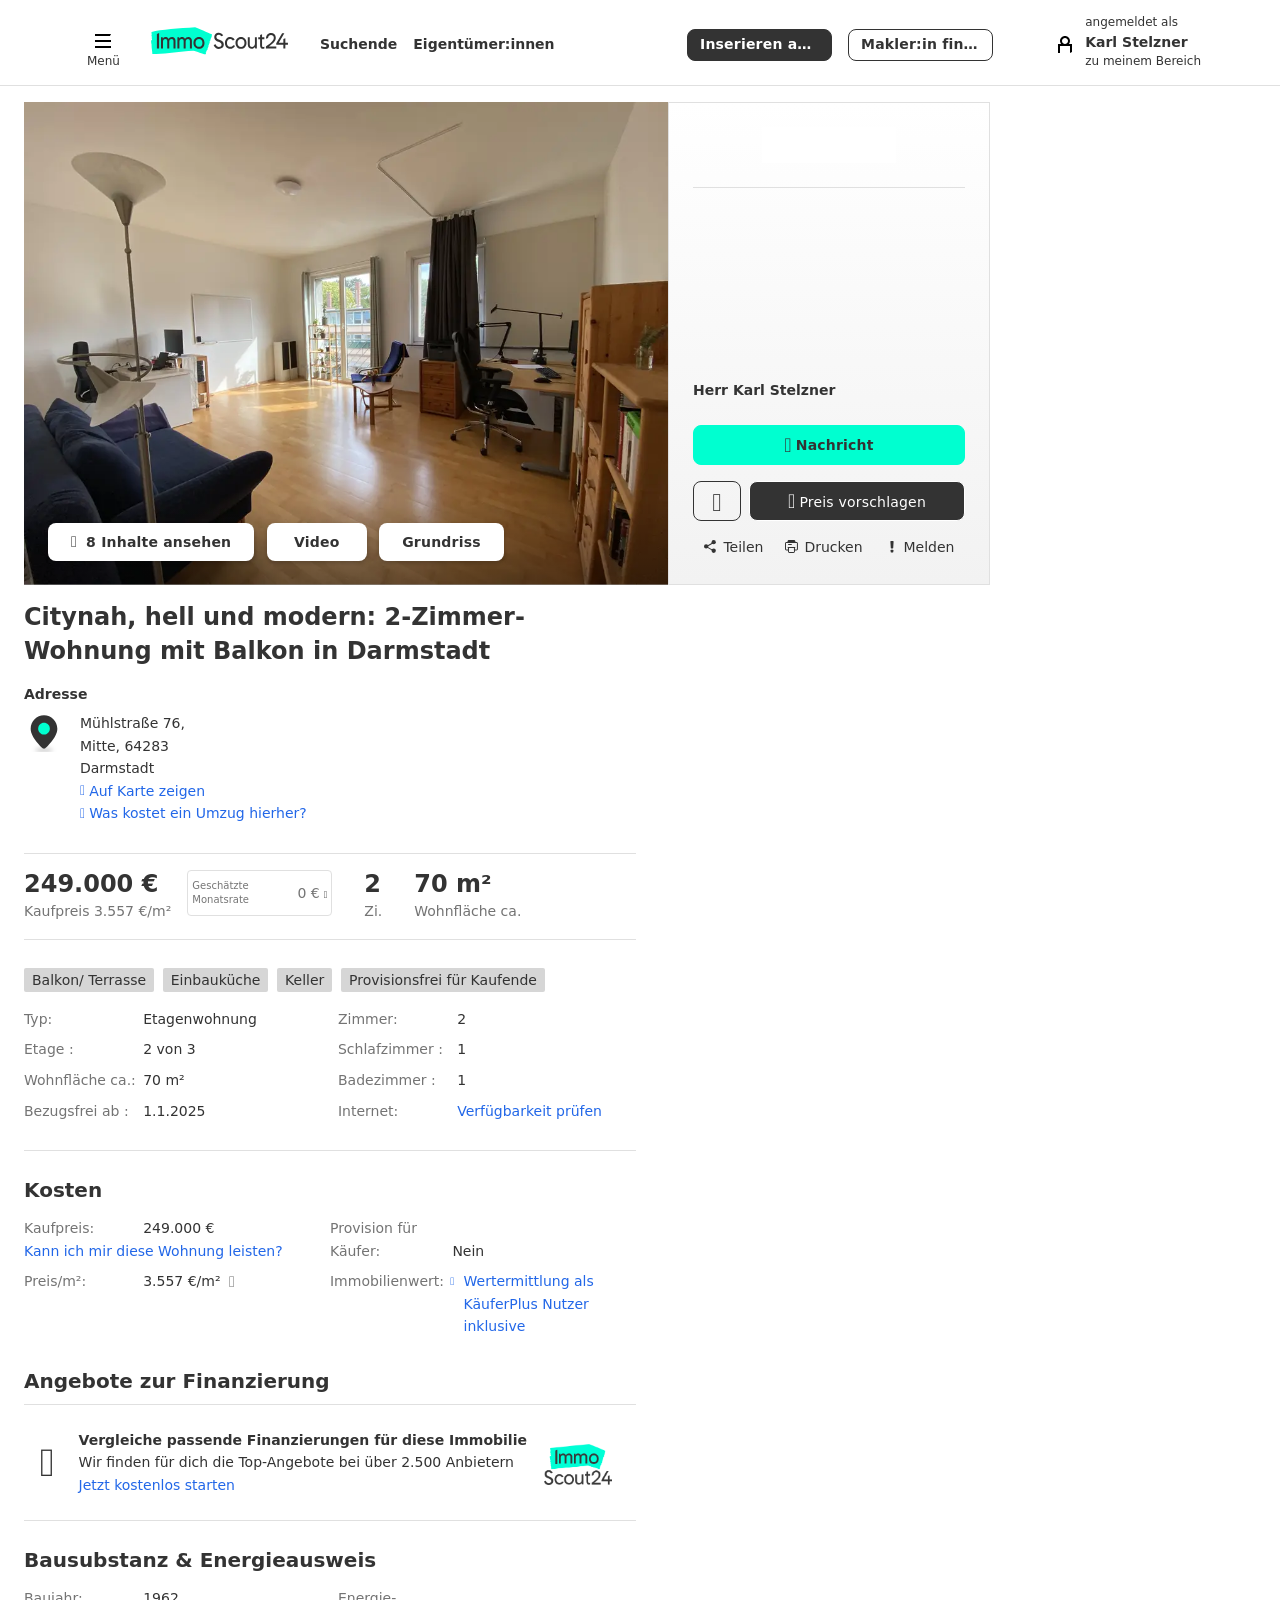
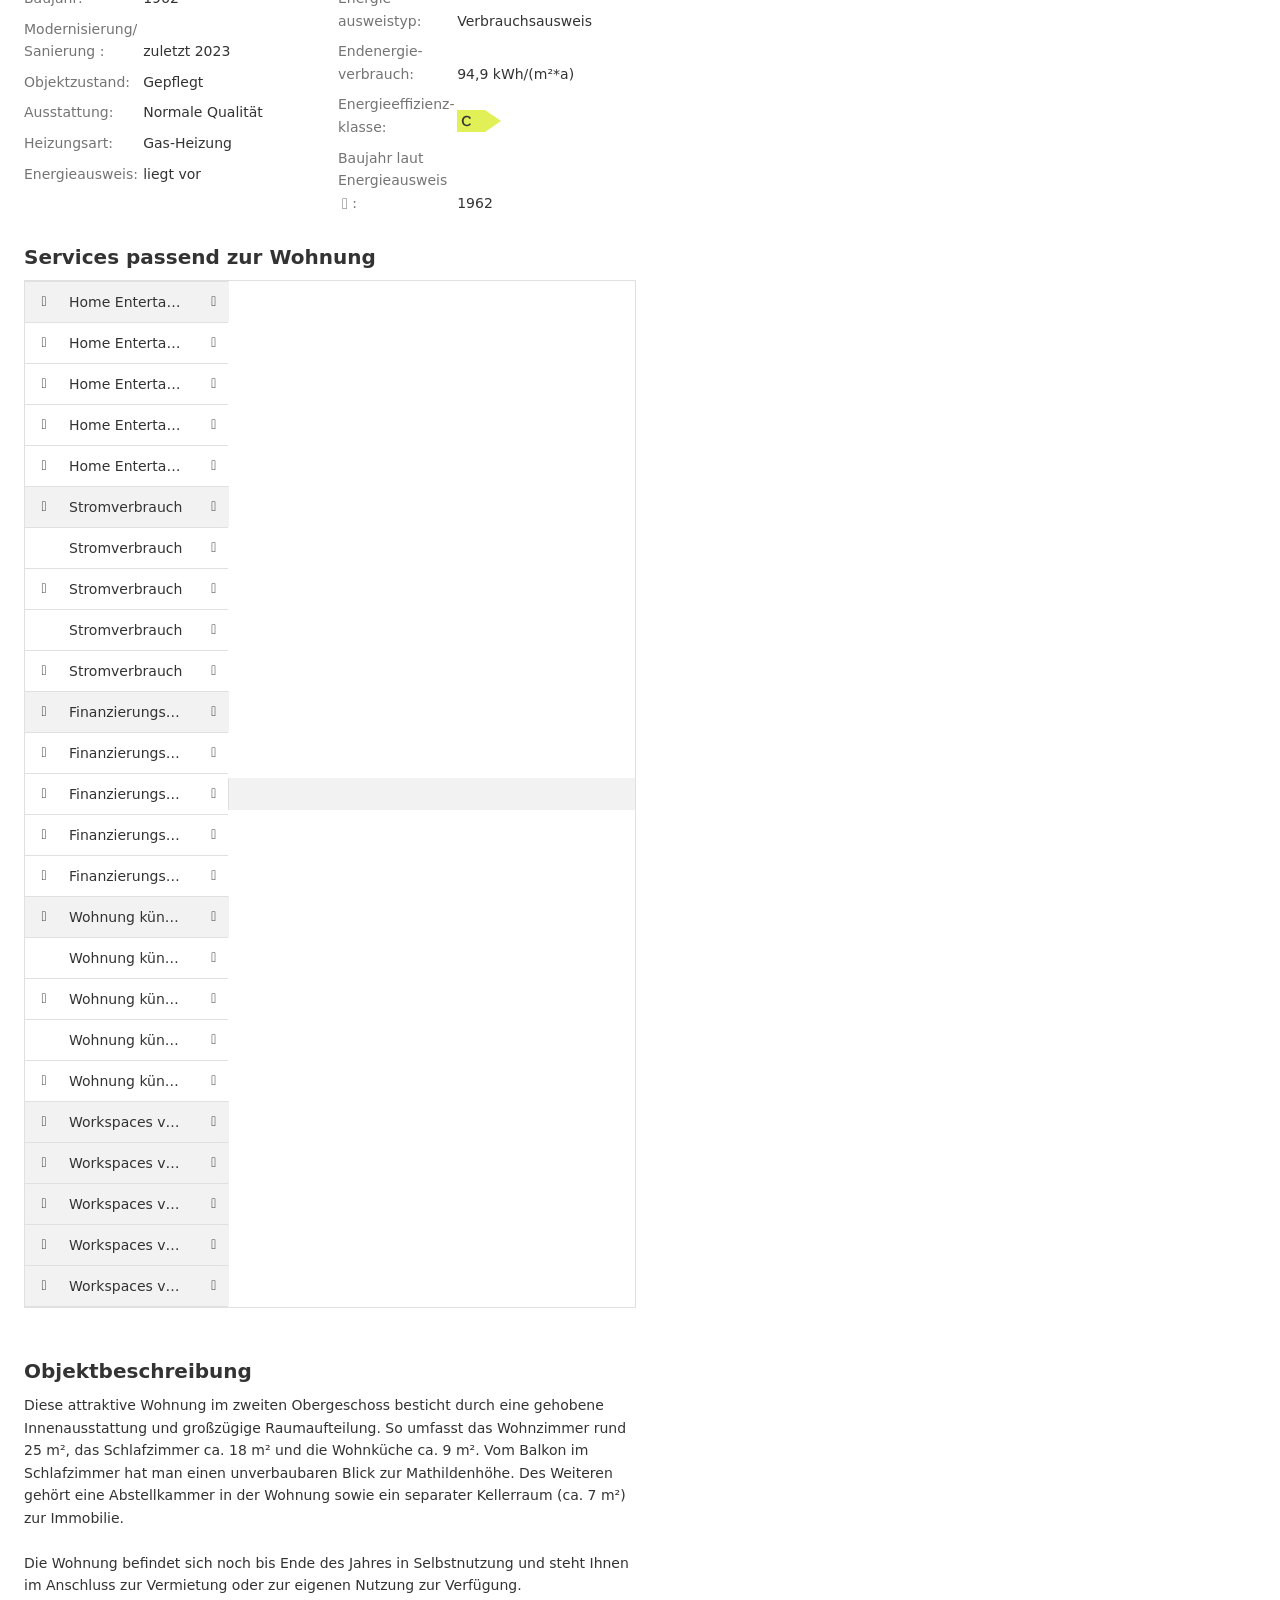
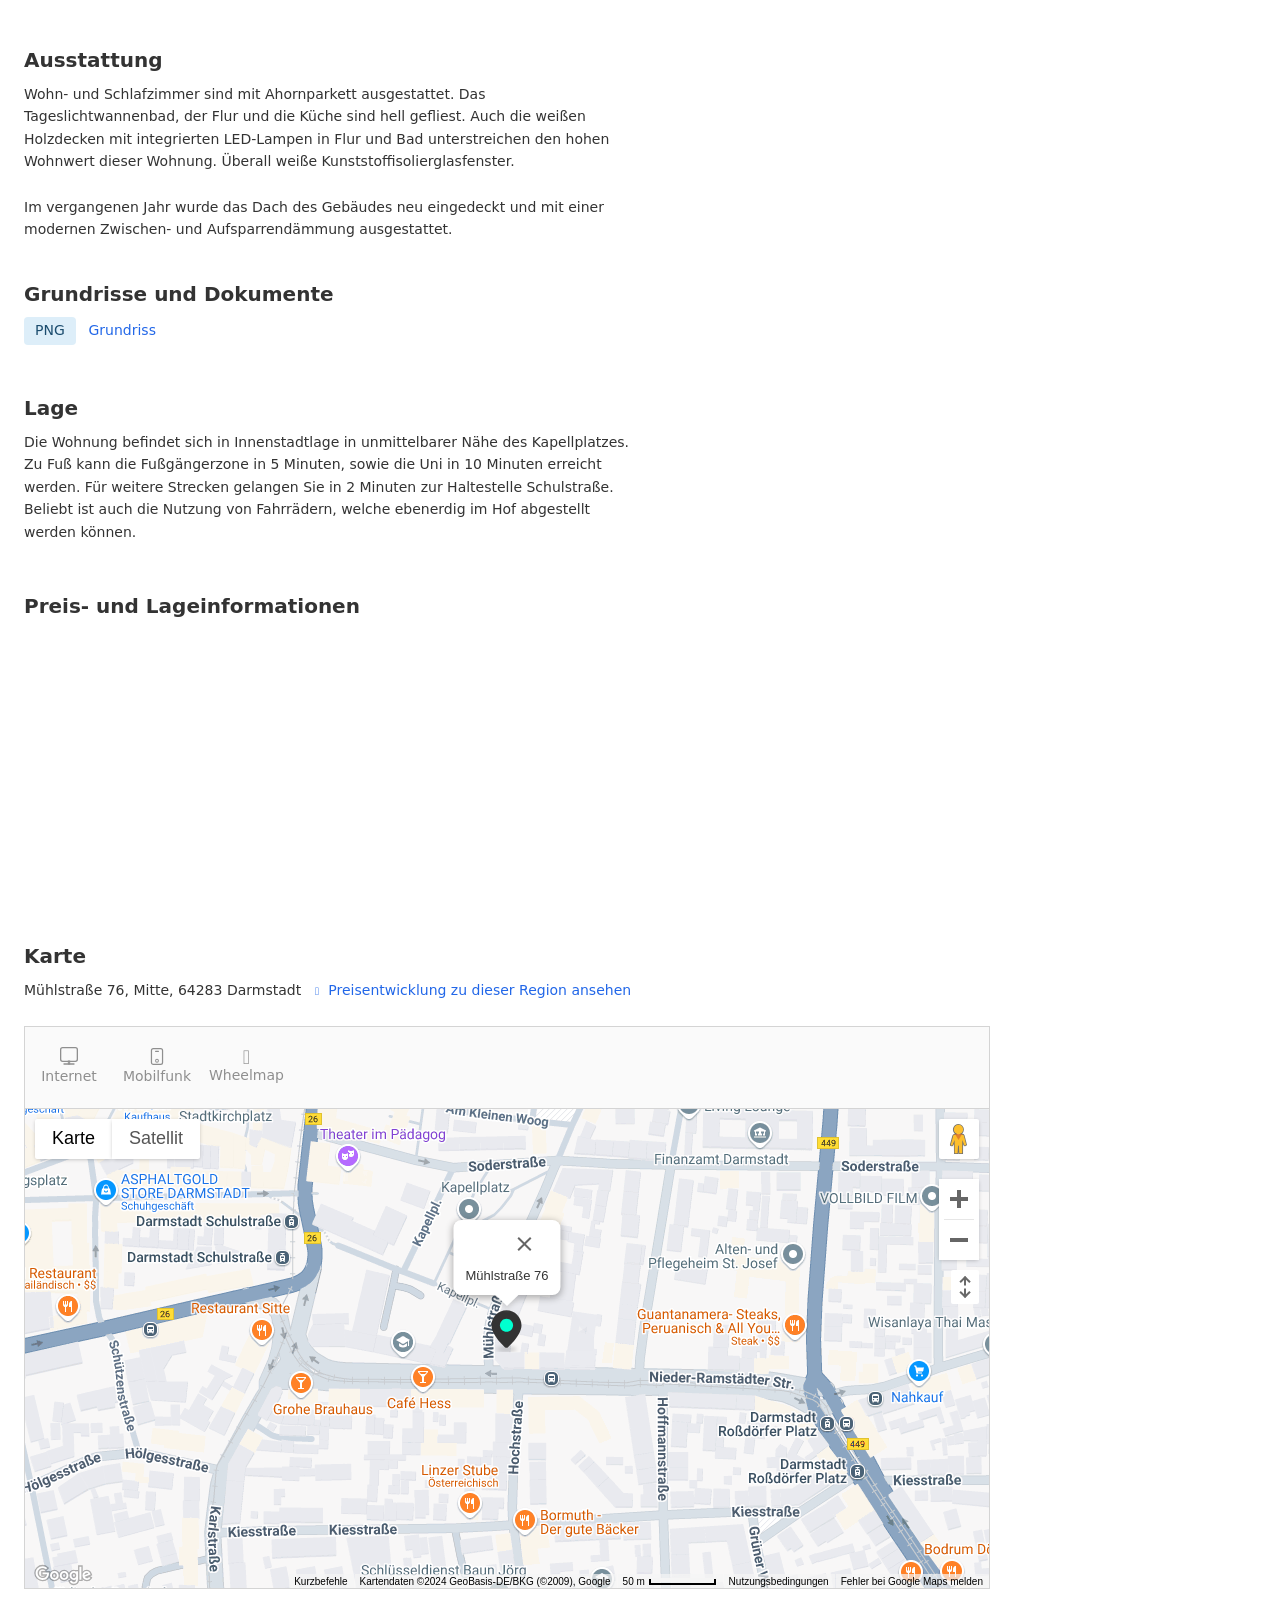
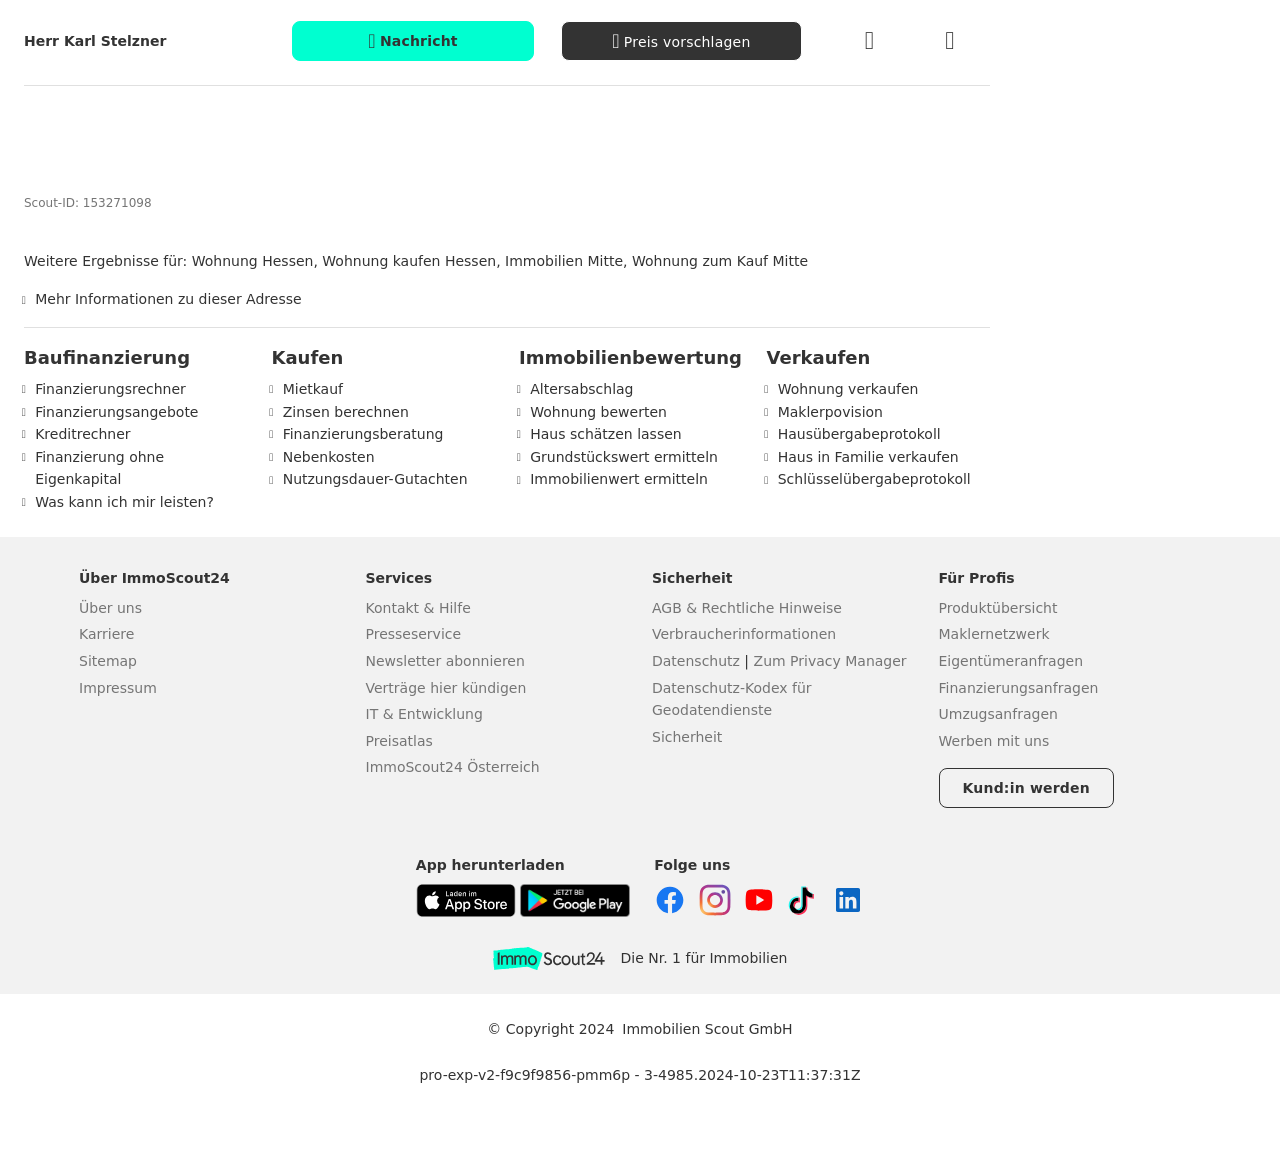
==== commit f98a3105: "Typo" ====
--- a/inserat/inserat-vorschau-Dateien/preview.htm
+++ b/inserat/inserat-vorschau-Dateien/preview.htm
@@ -21,8 +21,8 @@
   <script async="" src="preview_data/clarity.js"></script><script async="" src="preview_data/4048403_002.js"></script><script type="text/javascript" async="" src="preview_data/js_002"></script><script async="" src="preview_data/adjust-smart-banner-latest.min.js"></script><script type="text/javascript" async="" charset="utf-8" id="utag_1885" src="preview_data/bat.js"></script><script type="text/javascript" async="" charset="utf-8" id="utag_1729" src="preview_data/js"></script><script src="preview_data/1279494675445956.js" async=""></script><script src="preview_data/914894435926608.js" async=""></script><script type="text/javascript" async="" charset="utf-8" id="utag_1700" src="preview_data/fbevents.js"></script><script type="text/javascript" async="" charset="utf-8" id="utag_1622" src="preview_data/branch-latest.min.js"></script><script src="preview_data/loader.js" type="text/javascript" id="usercentrics-cmp" data-tcf-enabled="true" data-settings-id="Zj3Me6gb1" data-avoid-prefetch-services=""></script><script type="text/javascript" async="" charset="utf-8" src="preview_data/recaptcha__de.js" crossorigin="anonymous" integrity="sha384-yryRhxHmDYpCFPliTFBUo58hRgrQ8jHKH9dKd2hJ2kYOk4rg8TDnLey7Cd7G6v6o"></script><script src="preview_data/utag.js" type="text/javascript" async=""></script><script defer="defer" src="preview_data/api.js"></script>
     <link rel="dns-prefetch" href="https://www.static-immobilienscout24.de/">
     <link rel="dns-prefetch" href="https://www.google.com/">
-    <title>Citynahe, hell und modern: 2-Zimmer-Wohnung mit Balkon in Darmstadt</title>
-    <meta property="og:title" content="Citynahe, hell und modern: 2-Zimmer-Wohnung mit Balkon in Darmstadt">
+    <title>Citynah, hell und modern: 2-Zimmer-Wohnung mit Balkon in Darmstadt</title>
+    <meta property="og:title" content="Citynah, hell und modern: 2-Zimmer-Wohnung mit Balkon in Darmstadt">
 <meta property="og:type" content="article">
 <meta property="og:url" content="https://www.immobilienscout24.de/expose/153271098?utm_medium=social&amp;utm_source=facebook&amp;utm_campaign=residential_expose_share&amp;utm_content=residential_expose_share">
 <meta property="og:site_name" content="ImmobilienScout24">
@@ -28460,7 +28460,7 @@
   
   <div class="criteriagroup ">
     
-        <h1 class="font-semibold font-xl margin-bottom margin-top-m palm-font-l font-line-s" id="expose-title" data-ng-non-bindable="" data-qa="expose-title">Citynahe, hell und modern: 2-Zimmer-Wohnung mit Balkon in Darmstadt</h1>
+        <h1 class="font-semibold font-xl margin-bottom margin-top-m palm-font-l font-line-s" id="expose-title" data-ng-non-bindable="" data-qa="expose-title">Citynah, hell und modern: 2-Zimmer-Wohnung mit Balkon in Darmstadt</h1>
         <div class="grid grid-flex grid-fill-rows margin-bottom-l margin-top-s">
           
 
@@ -33097,7 +33097,7 @@
     contactFormFreemiumCountdown: false,
     otherExposesForPremiumsCount: 148,
     galleryPreviewImageUrl: "https://pictures.immobilienscout24.de/listings/c0b55de3-ebfd-409f-a97e-1a54e0607794-1855813348.jpg/ORIG/legacy_thumbnail/120x90/format/webp/quality/73",
-    galleryPreviewImageTitle: "Citynahe, hell und modern: 2-Zimmer-Wohnung mit Balkon in Darmstadt",
+    galleryPreviewImageTitle: "Citynah, hell und modern: 2-Zimmer-Wohnung mit Balkon in Darmstadt",
     contactForm : {"sendUserProfile":false,"personalData":{"salutation":"","firstName":null,"lastName":null,"company":null,"phoneNumber":null,"emailAddress":null,"postcode":null,"city":null,"street":null,"houseNumber":null,"message":"","counterOfferMessage":"","numberOfPersons":null,"moveInDate":null,"moveOutDate":null,"moveInDateType":null,"petsInHousehold":null,"employmentRelationship":null,"income":null,"buyReason":null,"ownCapital":null,"numberOfRequiredWorkingPlaces":null,"plannedInvestment":null,"commercialUsage":null,"lotAvailable":null,"applicationPackageCompleted":null,"profileType":null,"dataProtectionAlreadyAccepted":false,"homeOwner":null,"homeOwnerMessage":null,"forCommercialPurposes":null,"commercialPurposes":null,"hasPets":null,"incomeAmount":null,"employmentStatus":null,"rentArrears":null,"insolvencyProcess":null,"smoker":null,"numberOfAdults":null,"numberOfKids":null,"letterOfComfort":null,"entOfApartment":null,"liabilityInsurance":null,"sharedApartment":null,"image":null,"promotionCode":null,"registrationDisabled":false,"streetAndHouseNumber":"","entitlements":null,"extendedFieldSetNotEmpty":false},"nonceToken":"[base64]","captchaData":{"captchaId":"","userAnswer":""},"sendButtonDelay":0,"showPrivacyPolicyAcceptanceCheckbox":false,"suspiciousRequest":false},
     realtor: {"salutation":"Herr","firstName":"Karl","lastName":"Stelzner","title":null},
     returnToExposeUrl: "\/expose\/153271098",
@@ -33311,4 +33311,4 @@
 
 
   
-<div><div class="grecaptcha-badge" data-style="bottomright" style="width: 256px; height: 60px; display: block; transition: right 0.3s; position: fixed; bottom: 14px; right: -186px; box-shadow: gray 0px 0px 5px; border-radius: 2px; overflow: hidden;"><div class="grecaptcha-logo"><iframe title="reCAPTCHA" width="256" height="60" role="presentation" name="a-xhsg5tw1w53x" frameborder="0" scrolling="no" sandbox="allow-forms allow-popups allow-same-origin allow-scripts allow-top-navigation allow-modals allow-popups-to-escape-sandbox allow-storage-access-by-user-activation" src="preview_data/anchor.htm"></iframe></div><div class="grecaptcha-error"></div><textarea id="g-recaptcha-response-100000" name="g-recaptcha-response" class="g-recaptcha-response" style="width: 250px; height: 40px; border: 1px solid rgb(193, 193, 193); margin: 10px 25px; padding: 0px; resize: none; display: none;"></textarea></div><iframe style="display: none;"></iframe></div><img alt="" src="preview_data/t.png" style="position: absolute;"><div style="" id="usercentrics-root" data-created-at="1730104372158"></div><div id="device-state-dummy-palm" class="palm-hide"></div><div id="device-state-dummy-lap" class="lap-hide"></div><div id="device-state-dummy-desk" class="desk-hide"></div><div id="is24-page-loaded"></div><iframe style="display: none;" id="uc-cross-domain-bridge" src="preview_data/cross-domain-bridge.htm"></iframe><iframe height="0" width="0" style="display: none; visibility: hidden;"></iframe><div id="smart-banner-container" class="smart-banner"></div><div style="width: 0px; height: 0px; display: none; visibility: hidden;" id="batBeacon869688447526"><img style="width: 0px; height: 0px; display: none; visibility: hidden;" id="batBeacon100630405635" width="0" height="0" alt="" src="preview_data/0"></div></body></html>+<div><div class="grecaptcha-badge" data-style="bottomright" style="width: 256px; height: 60px; display: block; transition: right 0.3s; position: fixed; bottom: 14px; right: -186px; box-shadow: gray 0px 0px 5px; border-radius: 2px; overflow: hidden;"><div class="grecaptcha-logo"><iframe title="reCAPTCHA" width="256" height="60" role="presentation" name="a-xhsg5tw1w53x" frameborder="0" scrolling="no" sandbox="allow-forms allow-popups allow-same-origin allow-scripts allow-top-navigation allow-modals allow-popups-to-escape-sandbox allow-storage-access-by-user-activation" src="preview_data/anchor.htm"></iframe></div><div class="grecaptcha-error"></div><textarea id="g-recaptcha-response-100000" name="g-recaptcha-response" class="g-recaptcha-response" style="width: 250px; height: 40px; border: 1px solid rgb(193, 193, 193); margin: 10px 25px; padding: 0px; resize: none; display: none;"></textarea></div><iframe style="display: none;"></iframe></div><img alt="" src="preview_data/t.png" style="position: absolute;"><div style="" id="usercentrics-root" data-created-at="1730104372158"></div><div id="device-state-dummy-palm" class="palm-hide"></div><div id="device-state-dummy-lap" class="lap-hide"></div><div id="device-state-dummy-desk" class="desk-hide"></div><div id="is24-page-loaded"></div><iframe style="display: none;" id="uc-cross-domain-bridge" src="preview_data/cross-domain-bridge.htm"></iframe><iframe height="0" width="0" style="display: none; visibility: hidden;"></iframe><div id="smart-banner-container" class="smart-banner"></div><div style="width: 0px; height: 0px; display: none; visibility: hidden;" id="batBeacon869688447526"><img style="width: 0px; height: 0px; display: none; visibility: hidden;" id="batBeacon100630405635" width="0" height="0" alt="" src="preview_data/0"></div></body></html>
